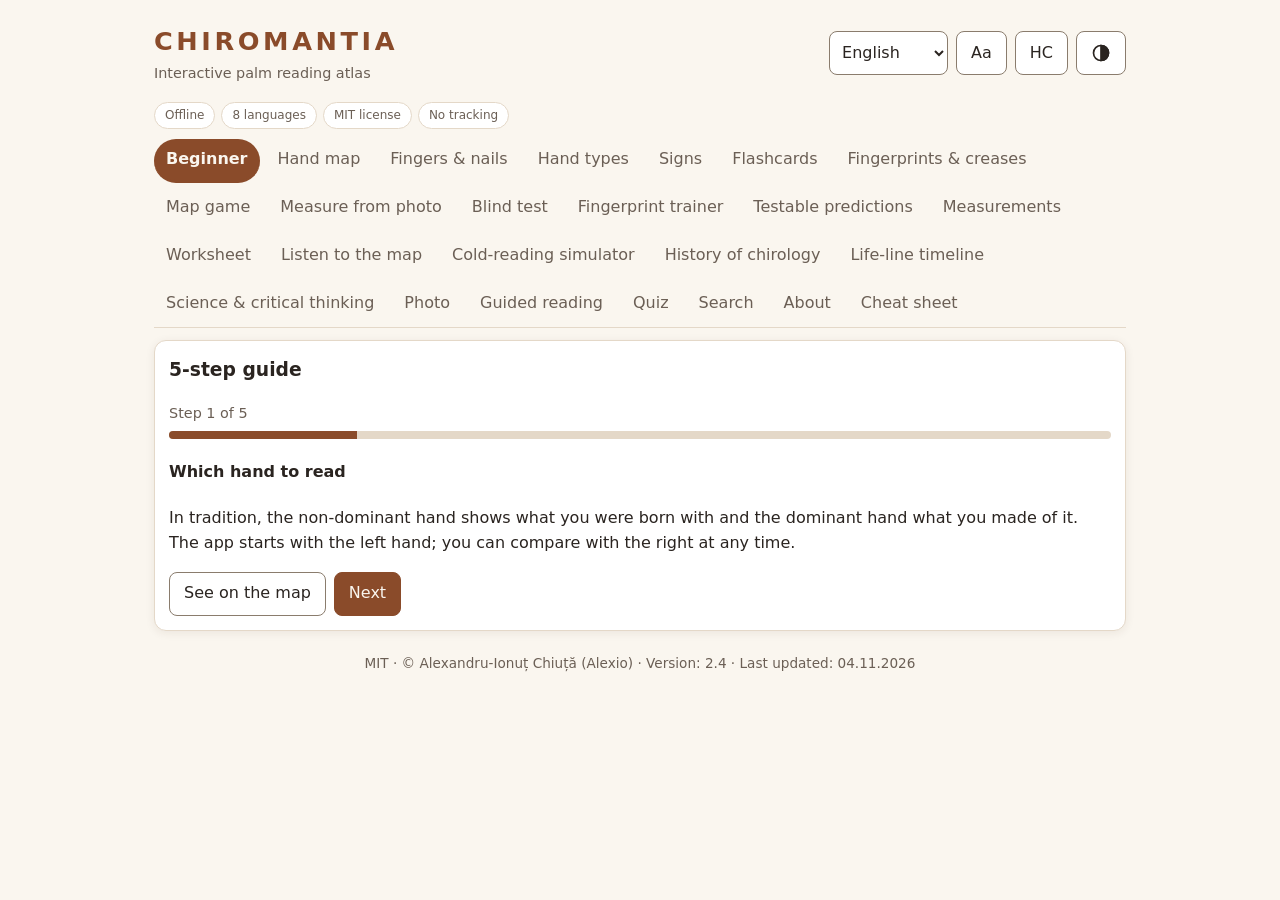
==== chiromantia.html @ 4e78f933 "Chiromantia v2.4: single-file offline palmistry atlas (8 languages) Co-Authored-By: Claude Sonnet 5." ====
<!DOCTYPE html>
<html lang="ro">
<head>
<meta charset="utf-8">
<meta name="viewport" content="width=device-width, initial-scale=1, viewport-fit=cover">
<meta name="color-scheme" content="light dark">
<meta http-equiv="Content-Security-Policy" content="default-src 'none';style-src 'unsafe-inline';script-src 'unsafe-inline';img-src 'self' data: blob:;manifest-src 'self';worker-src 'self';base-uri 'none';form-action 'none'">
<title>CHIROMANTIA</title>
<meta name="theme-color" content="#8b4a2b">
<meta name="description" content="CHIROMANTIA — interactive palmistry atlas, offline, 8 languages. MIT.">
<style>
:root{color-scheme:light;--bg:#faf6ef;--fg:#2a2420;--card:#fff;--muted:#6b5f55;--accent:#8a4b2a;--accent2:#e9b98a;--skin:#f1d3b3;--outline:#7a5a43;--line:#8a7c6d;--sep:#e4d8c8;--shadow:0 2px 10px rgba(60,40,20,.08)}
:root[data-theme=dark]{color-scheme:dark;--bg:#16120f;--fg:#efe6dc;--card:#221c17;--muted:#a89a8c;--accent:#e0a070;--accent2:#7a5236;--skin:#5b4636;--outline:#c9a58a;--line:#857465;--sep:#3a2f27;--shadow:0 2px 10px rgba(0,0,0,.4)}
*{box-sizing:border-box}
html{-webkit-text-size-adjust:100%}
body{margin:0;background:var(--bg);color:var(--fg);font:1rem/1.55 system-ui,-apple-system,"Segoe UI",Roboto,sans-serif;padding:env(safe-area-inset-top) env(safe-area-inset-right) env(safe-area-inset-bottom) env(safe-area-inset-left)}
.wrap{max-width:1000px;margin:0 auto;padding:14px}
.sr{position:absolute;width:1px;height:1px;overflow:hidden;clip:rect(0 0 0 0);white-space:nowrap}
.skip{position:absolute;left:8px;top:-60px;background:var(--accent);color:var(--bg);padding:10px 14px;border-radius:8px;z-index:9}
.skip:focus{top:8px}
:root[data-theme=dark] .skip{color:#1a120c}
header{display:flex;flex-wrap:wrap;gap:10px;align-items:center;justify-content:space-between;margin-bottom:10px}
h1{margin:0;font-size:1.6rem;letter-spacing:.14em;color:var(--accent)}
.sub{margin:0;color:var(--muted);font-size:.9rem}
.ctl{display:flex;gap:8px;align-items:center}
select,button{font:inherit;color:var(--fg)}
select{background:var(--card);border:1px solid var(--line);border-radius:8px;padding:6px 8px;min-height:44px;font-size:1rem}
.btn{background:var(--card);border:1px solid var(--line);border-radius:8px;padding:6px 14px;cursor:pointer;min-height:44px;min-width:44px}
.btn:hover{border-color:var(--accent)}
.btn.pri{background:var(--accent);color:var(--bg);border-color:var(--accent)}
:root[data-theme=dark] .btn.pri{color:#1a120c}
.btn svg{width:20px;height:20px;vertical-align:middle}
.btn svg *{fill:none;stroke:currentColor;stroke-width:2}
:focus-visible{outline:3px solid var(--accent);outline-offset:2px}
nav{display:flex;flex-wrap:wrap;gap:2px 6px;margin-bottom:12px;border-bottom:1px solid var(--sep)}
nav button{white-space:normal;background:none;border:0;padding:8px 12px;border-radius:8px 8px 0 0;cursor:pointer;color:var(--muted);border-bottom:3px solid transparent;min-height:44px}
nav button.on{color:var(--accent);border-bottom-color:var(--accent);font-weight:600}
@media(max-width:480px){nav button{flex:1 1 auto}}
main:focus{outline:none}
.card{background:var(--card);border:1px solid var(--sep);border-radius:12px;padding:14px;box-shadow:var(--shadow)}
.grid{display:grid;gap:14px}
.hand-grid{grid-template-columns:minmax(0,320px) 1fr;align-items:start}
@media(max-width:720px){.hand-grid{grid-template-columns:1fr}}
svg.hand{width:100%;height:auto;max-height:520px;display:block;margin:0 auto}
.cap{margin:.4rem 0 0;font-weight:600;text-align:center}
.kbd{text-align:center;margin-top:2px}
.fg{cursor:pointer}
.fg:hover{fill:var(--accent2)}
.fg:focus,.mt:focus,.hit:focus{outline:none}
.fg:focus-visible{stroke:var(--fg);stroke-width:4;paint-order:stroke}
.mt:focus-visible{stroke:var(--fg);stroke-width:3;stroke-dasharray:none;fill-opacity:.7}
.hit:focus-visible{stroke:var(--fg);stroke-opacity:.45;stroke-width:14;stroke-linecap:round}
.fg.sel{fill:var(--accent2);stroke:var(--accent);stroke-width:3.5}
.ln{fill:none;stroke-width:3.5;stroke-linecap:round}
.case{fill:none;stroke:var(--fg);stroke-width:6.5;stroke-linecap:round;opacity:.55;pointer-events:none}
.ln.sel{stroke-width:8}
.hit{fill:none;stroke:transparent;stroke-width:16;cursor:pointer;pointer-events:stroke}
@media(pointer:coarse){.hit{stroke-width:26}}
.mt{fill-opacity:.3;stroke-width:1.5;stroke-dasharray:3 2;cursor:pointer}
.mt:hover{fill-opacity:.7}
.mt.sel{stroke-dasharray:none;stroke-width:3.5;fill-opacity:.85;filter:drop-shadow(0 0 5px var(--accent))}
svg.hand.has-sel .ln:not(.sel),svg.hand.has-sel .case:not(.sel),svg.hand.has-sel .mt:not(.sel){opacity:.5}
.halo{fill:none;stroke-linecap:round;stroke-width:20;opacity:.35;pointer-events:none;animation:pulse 1.6s ease-in-out infinite}
@keyframes pulse{0%,100%{opacity:.18}50%{opacity:.5}}
.hide{display:none}
.layers{display:flex;flex-wrap:wrap;gap:6px 16px;margin-bottom:10px;align-items:center}
.layers label{display:flex;gap:8px;align-items:center;cursor:pointer;min-height:44px}
.layers input{width:22px;height:22px}
.seg{display:inline-flex;border:1px solid var(--line);border-radius:8px;overflow:hidden}
.seg button{border:0;background:var(--card);padding:5px 12px;cursor:pointer;min-height:44px}
.seg button.on{background:var(--accent);color:var(--bg)}
:root[data-theme=dark] .seg button.on{color:#1a120c}
.detail h3{margin:.2rem 0 .4rem;font-size:1.25rem}
.detail p{margin:0}
.chip{display:inline-block;font-size:.8rem;text-transform:uppercase;letter-spacing:.06em;color:var(--muted);border:1px solid var(--line);border-radius:99px;padding:1px 9px}
.chips{display:flex;flex-wrap:wrap;gap:8px;margin-top:6px}
.chips button{display:inline-flex;gap:6px;align-items:center;background:var(--card);border:1px solid var(--line);border-radius:99px;padding:3px 12px;cursor:pointer;font-size:.9rem;min-height:44px}
.chips button.on{border-color:var(--accent);background:var(--accent2);font-weight:600}
.chips button.on::after{content:"✓";margin-left:2px}
.dot{width:10px;height:10px;border-radius:50%;display:inline-block}
.h3{font-size:.85rem;text-transform:uppercase;letter-spacing:.08em;color:var(--muted);margin:12px 0 2px;font-weight:600}
.cards{display:grid;grid-template-columns:repeat(auto-fill,minmax(230px,1fr));gap:12px}
.cards .card{padding:12px}
.cards h3{margin:.2rem 0}
.cards p{margin:0;font-size:.95rem}
.cards .card.match{border:2px solid var(--accent)}
.ico{width:52px;height:52px;color:var(--accent);flex:none}
.ico *{fill:none;stroke:currentColor;stroke-width:3;stroke-linecap:round;stroke-linejoin:round}
.sgn{display:flex;gap:12px;align-items:flex-start}
.form{display:grid;gap:10px;grid-template-columns:repeat(auto-fit,minmax(250px,1fr))}
.form label{display:grid;gap:3px;font-size:.9rem;color:var(--muted)}
.form select{width:100%;color:var(--fg)}
.row{display:flex;flex-wrap:wrap;gap:8px;margin-top:12px}
.reading{margin-top:12px;border-left:4px solid var(--accent);padding-left:12px}
.reading:focus{outline:none}
.reading h3{margin:0 0 6px;font-size:1.25rem}
.reading ul{margin:6px 0;padding-left:20px}
footer{margin:22px 0 8px;color:var(--muted);font-size:.85rem;text-align:center}
a{color:var(--accent)}
.about p{margin:.3rem 0 .8rem}
.about h3{font-size:.85rem;text-transform:uppercase;letter-spacing:.08em;color:var(--muted);margin:14px 0 2px}
.pnote{display:none}
noscript p{padding:20px;text-align:center}
@media(prefers-reduced-motion:reduce){*,*::before,*::after{animation:none!important;transition:none!important;scroll-behavior:auto!important}}
@media print{
 :root,:root[data-theme=dark]{--bg:#fff;--card:#fff;--fg:#000;--muted:#333;--line:#999;--sep:#999;--skin:#f1d3b3;--outline:#7a5a43;--accent:#8a4b2a;--accent2:#e9b98a}
 body{background:#fff;color:#000}
 header,nav,footer,.noprint,.row,.skip{display:none!important}
 .card{background:#fff!important;border:0;box-shadow:none;break-inside:avoid}
 .pnote{display:block;font-size:.8rem;margin-top:20px}
}
.ln.min{stroke-dasharray:6 4;stroke-width:3}
.ln.min.sel{stroke-dasharray:none}
.hit.min{stroke-width:12}
@media(pointer:coarse){.hit.min{stroke-width:20}}
.cards h4{margin:.2rem 0;font-size:1.05rem}
h3.h3{font-size:.85rem;text-transform:uppercase;letter-spacing:.08em;color:var(--muted);margin:18px 0 6px;font-weight:600}
.card.note{border-left:6px solid var(--accent)}
.src{margin:.3rem 0 0!important;font-size:.8rem!important;color:var(--muted)}
.num{width:100%;background:var(--card);color:var(--fg);border:1px solid var(--line);border-radius:8px;padding:6px 10px;min-height:44px;font-size:16px}
.phalbox{text-align:center;margin:6px 0}
svg.phal{width:110px;height:auto}
.cnt{display:grid;grid-template-columns:90px 44px 40px 44px 1fr;gap:8px;align-items:center;margin:6px 0}
.cnt output{text-align:center;font-weight:700;font-size:1.1rem}
.cnt .bar{grid-column:1/-1;height:8px;border-radius:4px;background:var(--sep);overflow:hidden}
.cnt .bar i{display:block;height:100%;background:var(--accent)}
.cnt .pc{grid-column:1/-1;font-size:.85rem;color:var(--muted)}
.lvl{margin:0 0 4px!important;font-weight:700;font-size:.9rem!important}
.bq{margin:10px 0;padding:10px 14px;border-left:4px solid var(--line);background:var(--bg);border-radius:6px}
.seg{display:flex;gap:8px;margin:8px 0}.seg .btn.on{background:var(--accent);color:var(--bg);border-color:var(--accent)}
details{margin:10px 0}summary{cursor:pointer;min-height:44px;display:flex;align-items:center;font-weight:600}
.plist{list-style:none;padding:0;margin:10px 0 0}.plist li{display:flex;gap:8px;align-items:center;flex-wrap:wrap;margin:6px 0}.plist .pn{flex:1 1 120px;font-weight:600}
.filebtn{position:relative;cursor:pointer;display:inline-flex;align-items:center}.filebtn:focus-within{outline:3px solid var(--accent);outline-offset:2px}
.qf{border:1px solid var(--sep);border-radius:10px;margin:10px 0;padding:8px 12px}.qf legend{font-weight:700;padding:0 6px}
.opt{display:flex;gap:8px;align-items:flex-start;min-height:44px;padding:8px;border-radius:8px;border:1px solid transparent;margin:4px 0;cursor:pointer}
.opt.good{border-color:#1a7f37;background:rgba(26,127,55,.12)}.opt.bad{border-color:#b3261e;background:rgba(179,38,30,.12)}
.opt input{margin-top:4px;width:20px;height:20px;flex:none}
svg.tl{max-width:340px;margin:0 auto;display:block}
.gl dt{font-weight:700;margin-top:12px}.gl dd{margin:2px 0 0}.gl a{color:var(--accent)}
.srch input[type=search]{width:100%}
mark{background:rgba(255,200,0,.35);color:inherit;border-radius:3px}
.hits{list-style:none;padding:0;margin:0;display:grid;gap:10px}
.phc{width:100%;height:auto;max-height:70vh;object-fit:contain;border:1px solid var(--line);border-radius:10px;background:#000;display:block;margin:10px 0}
.dot{display:inline-block;width:12px;height:12px;border-radius:50%;margin-right:6px;border:1px solid var(--fg)}
.note-v{font-size:.9rem;color:var(--muted)}
.opt{width:100%;text-align:left;background:transparent;color:var(--fg);font:inherit;overflow-wrap:anywhere}
.opt .mk{flex:none;width:1.2em;font-weight:700}
.qf,.qlg,.card,.opt,h4,p{overflow-wrap:anywhere}.qlg{font-weight:700;padding:4px 0}
.btn.on,.chips button.on{outline:2px solid transparent}
@media (forced-colors:active){.card,.opt,.btn,select,input{border:1px solid CanvasText}.opt.good{border-width:3px}.opt.bad{border-style:dashed;border-width:3px}}

header{position:sticky;top:0;z-index:20;background:var(--bg);padding-top:8px;padding-bottom:8px}
.badges{list-style:none;display:flex;flex-wrap:wrap;gap:6px;padding:0;margin:6px 0 10px}
.badges li{font-size:.75rem;padding:3px 10px;border-radius:999px;border:1px solid var(--sep);color:var(--muted);background:var(--card)}
nav{display:flex;flex-wrap:wrap;gap:4px 6px}
nav button{border-radius:999px}
nav button.on{background:var(--accent);color:var(--bg)}
@media (max-width:420px){header{position:static}}
@media print{header{position:static}.badges{display:none}}
:root{--lv0:#6b5f55;--lv1:#b3261e;--lv2:#8a5a00;--lv3:#1a6b30}
:root[data-theme=dark]{--lv0:#a89a8c;--lv1:#ff8a80;--lv2:#f0b84a;--lv3:#6fd48a}
.tpl{margin:8px 0;padding:8px 0;border-top:1px solid var(--sep)}
.chk{display:inline-flex;align-items:center;gap:8px;min-height:44px}.chk input{width:20px;height:20px}
input[type=range]{width:100%;min-height:44px;accent-color:var(--accent)}
.tpl output{font-weight:700;margin-left:6px}
@media (max-width:700px){.phwrap{position:sticky;top:0;z-index:6;background:var(--card);padding:4px 0}.phc{max-height:42vh}}
[data-contrast=high]{--fg:#000;--bg:#fff;--card:#fff;--muted:#222;--line:#000;--sep:#000;--accent:#5a2200}
[data-contrast=high][data-theme=dark]{--fg:#fff;--bg:#000;--card:#000;--muted:#eee;--line:#fff;--sep:#fff;--accent:#ffd9a8}
[data-contrast=high] .card,[data-contrast=high] .btn,[data-contrast=high] select,[data-contrast=high] input{border-width:2px}
.cmp{width:100%;border-collapse:collapse;margin-top:10px;font-size:.92rem}.cmp th,.cmp td{border-bottom:1px solid var(--sep);padding:6px 8px;text-align:left;vertical-align:top}.cmp th{width:30%;font-weight:600}.cmp tr.same td,.cmp tr.same th{color:var(--muted)}
.pnn{flex:1 1 100%}
.bar{height:8px;border-radius:4px;background:var(--sep);overflow:hidden;margin:6px 0 12px}.bar i{display:block;height:100%;background:var(--accent)}
.fc{border:2px solid var(--line);border-radius:12px;padding:16px;margin:12px 0;min-height:120px}.fc h4{margin:0 0 8px;font-size:1.2rem}
svg.gm{max-width:340px;display:block;margin:0 auto}svg.gm .ln{stroke-width:4;stroke-linecap:round;pointer-events:none}svg.gm [data-act]{cursor:pointer}
ul.sh{list-style:none;padding:0;margin:4px 0 12px}ul.sh li{margin:3px 0;font-size:.92rem}
@media print{.sheet h4{break-after:avoid}.sheet{font-size:9.5pt}ul.sh li{margin:1px 0}}
svg.spark{width:100%;max-width:320px;height:70px;display:block;margin:6px 0}
.menubtn{display:none;width:100%;justify-content:flex-start;margin-bottom:8px}
@media (max-width:700px){.menubtn{display:flex}nav{display:none}nav.open{display:flex}}
@media print{.menubtn{display:none}nav{display:none}}
.due{display:flex;gap:10px;align-items:center;flex-wrap:wrap;border:2px solid var(--accent);border-radius:10px;padding:8px 12px;margin:8px 0;background:var(--card)}
@media print{.due{display:none}}
.prbox{max-width:260px;margin:8px auto}svg.pr{width:100%;height:auto;display:block;background:var(--skin);border-radius:12px}
.wscard{background:#fff;overflow:auto;border:1px solid var(--sep);border-radius:8px}.wsvg{display:block;max-width:none;width:190mm;height:262mm}
@media print{body.ws-only header,body.ws-only nav,body.ws-only footer,body.ws-only .menubtn,body.ws-only .badges,body.ws-only .noprint,body.ws-only .due{display:none!important}body.ws-only .wscard{border:0;overflow:visible}body.ws-only .wrap{padding:0;max-width:none}}
@page{margin:8mm}
.optl{display:grid;gap:8px}.optl .btn{text-align:left;height:auto;white-space:normal;padding:10px 12px}
ol.tlv{list-style:none;margin:12px 0 0;padding:0 0 0 10px;border-left:3px solid var(--accent);display:grid;gap:10px}ol.tlv li{margin-left:8px}.hy{font-weight:700;color:var(--accent)}
.qrbox{max-width:240px;margin:10px auto}svg.qr{width:100%;height:auto;display:block;border:1px solid var(--sep)}


</style>
</head>
<body>
<a class="skip" href="#main" id="skip">Skip</a>
<div id="live" class="sr" role="status" aria-live="polite"></div>
<div class="wrap"><div id="app"></div></div>
<noscript><p>Această aplicație are nevoie de JavaScript. · This app needs JavaScript.</p></noscript>
<script>
(function(){
"use strict";
var LG=["ro","en","fr","it","es","pt","de","hu"];
var LN=["Română","English","Français","Italiano","Español","Português","Deutsch","Magyar"];
/* ---------- data (injected at build) ---------- */
var D={"U":{"sub":["Atlas interactiv al citirii palmei","Interactive palm reading atlas","Atlas interactif de lecture de la main","Atlante interattivo della lettura della mano","Atlas interactivo de la quiromancia","Atlas interativo da quiromancia","Interaktiver Atlas der Handlesekunst","Interaktív tenyérjóslás-atlasz"],"tHand":["Harta mâinii","Hand map","Carte de la main","Mappa della mano","Mapa de la mano","Mapa da mão","Handkarte","Kéztérkép"],"tTypes":["Tipuri de mână","Hand types","Types de main","Tipi di mano","Tipos de mano","Tipos de mão","Handtypen","Kéztípusok"],"tSigns":["Semne","Signs","Signes","Segni","Signos","Sinais","Zeichen","Jelek"],"tReader":["Citire ghidată","Guided reading","Lecture guidée","Lettura guidata","Lectura guiada","Leitura guiada","Geführte Deutung","Vezetett olvasás"],"tAbout":["Despre","About","À propos","Informazioni","Acerca de","Sobre","Über","Névjegy"],"lines":["Linii","Lines","Lignes","Linee","Líneas","Linhas","Linien","Vonalak"],"mounts":["Munți","Mounts","Monts","Monti","Montes","Montes","Berge","Dombok"],"fingers":["Degete","Fingers","Doigts","Dita","Dedos","Dedos","Finger","Ujjak"],"rh":["Mâna dreaptă","Right hand","Main droite","Mano destra","Mano derecha","Mão direita","Rechte Hand","Jobb kéz"],"lh":["Mâna stângă","Left hand","Main gauche","Mano sinistra","Mano izquierda","Mão esquerda","Linke Hand","Bal kéz"],"tap":["Atinge o linie, un munte sau un deget.","Tap a line, a mount or a finger.","Touchez une ligne, un mont ou un doigt.","Tocca una linea, un monte o un dito.","Toca una línea, un monte o un dedo.","Toque numa linha, num monte ou num dedo.","Tippe auf eine Linie, einen Berg oder einen Finger.","Érints meg egy vonalat, egy dombot vagy egy ujjat."],"palmShape":["Forma palmei (lățime / lungime)","Palm shape (width / length)","Forme de la paume (largeur / longueur)","Forma del palmo (larghezza / lunghezza)","Forma de la palma (ancho / largo)","Forma da palma (largura / comprimento)","Form der Handfläche (Breite / Länge)","A tenyér alakja (szélesség / hosszúság)"],"sq":["Pătrată","Square","Carrée","Quadrata","Cuadrada","Quadrada","Quadratisch","Négyzetes"],"lg":["Lungă","Long","Longue","Lunga","Larga","Longa","Lang","Hosszú"],"fingLen":["Lungimea degetelor (față de palmă)","Finger length (vs. palm)","Longueur des doigts (par rapport à la paume)","Lunghezza delle dita (rispetto al palmo)","Longitud de los dedos (respecto a la palma)","Comprimento dos dedos (em relação à palma)","Fingerlänge (im Vergleich zur Handfläche)","Az ujjak hossza (a tenyérhez képest)"],"sh":["Scurte","Short","Courts","Corte","Cortos","Curtos","Kurz","Rövid"],"lgF":["Lungi","Long","Longs","Lunghe","Largos","Longos","Lang","Hosszú"],"choose":["— alege —","— choose —","— choisir —","— scegli —","— elegir —","— escolher —","— wählen —","— válassz —"],"gen":["Generează citirea","Generate reading","Générer la lecture","Genera la lettura","Generar la lectura","Gerar leitura","Deutung erstellen","Olvasat készítése"],"copy":["Copiază","Copy","Copier","Copia","Copiar","Copiar","Kopieren","Másolás"],"print":["Tipărește","Print","Imprimer","Stampa","Imprimir","Imprimir","Drucken","Nyomtatás"],"copied":["Copiat!","Copied!","Copié !","Copiato!","¡Copiado!","Copiado!","Kopiert!","Másolva!"],"reset":["Resetează","Reset","Réinitialiser","Reimposta","Restablecer","Repor","Zurücksetzen","Visszaállítás"],"readTitle":["Citirea ta","Your reading","Votre lecture","La tua lettura","Tu lectura","A sua leitura","Deine Deutung","Az olvasatod"],"readIntro":["Privește-ți palma și alege ce observi. Rezultatul este un punct de plecare pentru reflecție.","Look at your palm and choose what you notice. The result is a starting point for reflection.","Regardez votre paume et choisissez ce que vous observez. Le résultat est un point de départ pour la réflexion.","Guarda il tuo palmo e scegli ciò che noti. Il risultato è un punto di partenza per riflettere.","Mira tu palma y elige lo que observas. El resultado es un punto de partida para la reflexión.","Olhe para a sua palma e escolha o que observa. O resultado é um ponto de partida para a reflexão.","Betrachte deine Handfläche und wähle, was du bemerkst. Das Ergebnis ist ein Ausgangspunkt zum Nachdenken.","Nézd meg a tenyered, és válaszd ki, amit észreveszel. Az eredmény kiindulópont az elmélkedéshez."],"readNote":["Lectură simbolică din tradiția chiromanției: o oglindă pentru reflecție, nu o previziune, un diagnostic sau o descriere sigură a ta.","A symbolic reading from the palmistry tradition: a mirror for reflection, not a prediction, a diagnosis or a reliable description of you.","Une lecture symbolique issue de la tradition de la chiromancie : un miroir pour la réflexion, non une prédiction, un diagnostic ou une description fiable de vous.","Una lettura simbolica della tradizione chiromantica: uno specchio per riflettere, non una previsione, una diagnosi o una descrizione affidabile di te.","Una lectura simbólica de la tradición quiromántica: un espejo para la reflexión, no una predicción, un diagnóstico ni una descripción fiable de ti.","Uma leitura simbólica da tradição da quiromancia: um espelho para a reflexão, não uma previsão, um diagnóstico nem uma descrição fiável de si.","Eine symbolische Deutung aus der Tradition der Handlesekunst: ein Spiegel zur Reflexion, keine Vorhersage, keine Diagnose und keine verlässliche Beschreibung von dir.","Szimbolikus olvasat a tenyérjóslás hagyományából: tükör az elmélkedéshez, nem jóslat, diagnózis vagy megbízható leírás rólad."],"hDisc":["Avertisment","Disclaimer","Avertissement","Avvertenza","Aviso","Aviso","Hinweis","Figyelmeztetés"],"disc":["Chiromanția este o tradiție culturală și un joc de reflecție, nu o știință: nu i s-a demonstrat valoarea predictivă. Nu poate prezice viitorul și nu înlocuiește sfatul medical, juridic sau financiar. Folosește-o cu curiozitate și spirit critic.","Palmistry is a cultural tradition and a game of reflection, not a science: no predictive validity has been demonstrated. It cannot predict the future and does not replace medical, legal or financial advice. Use it with curiosity and a critical mind.","La chiromancie est une tradition culturelle et un jeu de réflexion, non une science : aucune validité prédictive n'a été démontrée. Elle ne peut pas prédire l'avenir et ne remplace pas un avis médical, juridique ou financier. Utilisez-la avec curiosité et esprit critique.","La chiromanzia è una tradizione culturale e un gioco di riflessione, non una scienza: non ne è stata dimostrata alcuna validità predittiva. Non può predire il futuro e non sostituisce un parere medico, legale o finanziario. Usala con curiosità e spirito critico.","La quiromancia es una tradición cultural y un juego de reflexión, no una ciencia: no se ha demostrado ninguna validez predictiva. No puede predecir el futuro ni sustituye el consejo médico, jurídico o financiero. Úsala con curiosidad y espíritu crítico.","A quiromancia é uma tradição cultural e um jogo de reflexão, não uma ciência: não foi demonstrada qualquer validade preditiva. Não pode prever o futuro nem substitui aconselhamento médico, jurídico ou financeiro. Use-a com curiosidade e espírito crítico.","Handlesekunst ist eine kulturelle Tradition und ein Spiel der Reflexion, keine Wissenschaft: Eine Vorhersagekraft ist nicht nachgewiesen. Sie kann die Zukunft nicht vorhersagen und ersetzt keine medizinische, rechtliche oder finanzielle Beratung. Nutze sie mit Neugier und kritischem Geist.","A tenyérjóslás kulturális hagyomány és az önreflexió játéka, nem tudomány: előrejelző értéke nem bizonyított. Nem képes megjósolni a jövőt, és nem helyettesíti az orvosi, jogi vagy pénzügyi tanácsot. Használd kíváncsisággal és kritikus szemlélettel."],"hHist":["Istorie","History","Histoire","Storia","Historia","História","Geschichte","Történet"],"hist":["Chiromanția (gr. cheir „mână” + manteia „divinație”) este creditată în mod tradițional cu rădăcini în India, China și Grecia antică. În secolul al XIX-lea a fost sistematizată în Europa de autori precum Casimir d'Arpentigny, care a clasificat formele mâinii, și popularizată de Cheiro.","Chiromancy (Greek cheir 'hand' + manteia 'divination') is traditionally credited with roots in India, China and ancient Greece. In the 19th century it was systematized in Europe by authors such as Casimir d'Arpentigny, who classified hand shapes, and popularized by Cheiro.","La chiromancie (gr. cheir « main » + manteia « divination ») se voit traditionnellement attribuer des racines en Inde, en Chine et dans la Grèce antique. Au XIXe siècle, elle fut systématisée en Europe par des auteurs comme Casimir d'Arpentigny, qui classa les formes de la main, puis popularisée par Cheiro.","Alla chiromanzia (gr. cheir «mano» + manteia «divinazione») si attribuiscono tradizionalmente radici in India, Cina e Grecia antica. Nell'Ottocento fu sistematizzata in Europa da autori come Casimir d'Arpentigny, che classificò le forme della mano, e resa popolare da Cheiro.","A la quiromancia (gr. cheir «mano» + manteia «adivinación») se le atribuyen tradicionalmente raíces en la India, en China y en la Grecia antigua. En el siglo XIX fue sistematizada en Europa por autores como Casimir d'Arpentigny, que clasificó las formas de la mano, y popularizada por Cheiro.","À quiromancia (gr. cheir «mão» + manteia «adivinhação») atribuem-se tradicionalmente raízes na Índia, na China e na Grécia antiga. No século XIX foi sistematizada na Europa por autores como Casimir d'Arpentigny, que classificou as formas da mão, e popularizada por Cheiro.","Die Chiromantie (gr. cheir „Hand“ + manteia „Weissagung“) wird der Überlieferung nach auf Wurzeln in Indien, China und im antiken Griechenland zurückgeführt. Im 19. Jahrhundert wurde sie in Europa von Autoren wie Casimir d'Arpentigny systematisiert, der die Handformen klassifizierte, und von Cheiro populär gemacht.","A kiromancia (gör. cheir „kéz” + manteia „jóslás”) gyökereit a hagyomány az ókori Indiába, Kínába és Görögországba vezeti vissza. A 19. században Európában olyan szerzők rendszerezték, mint Casimir d'Arpentigny, aki a kézformákat osztályozta, és Cheiro tette népszerűvé."],"hTips":["Sfaturi","Tips","Conseils","Consigli","Consejos","Dicas","Tipps","Tippek"],"tips":["Privește mâna la lumină bună, relaxată. Tradiția citește mâna dominantă ca „ce ai făcut din tine”, iar cealaltă ca potențial. Privește ansamblul, nu un singur semn.","Look at your hand in good light, relaxed. Tradition reads the dominant hand as 'what you made of yourself' and the other as potential. Read the whole picture, not a single sign.","Observez la main sous une bonne lumière, détendue. La tradition lit la main dominante comme « ce que vous avez fait de vous » et l'autre comme le potentiel. Lisez l'ensemble, pas un seul signe.","Osserva la mano con buona luce, rilassata. La tradizione legge la mano dominante come «ciò che hai fatto di te» e l'altra come potenziale. Leggi l'insieme, non un solo segno.","Observa la mano con buena luz y relajada. La tradición lee la mano dominante como «lo que has hecho de ti» y la otra como potencial. Lee el conjunto, no un solo signo.","Observe a mão com boa luz e relaxada. A tradição lê a mão dominante como «o que fez de si» e a outra como potencial. Leia o conjunto, não um único sinal.","Betrachte die Hand bei gutem Licht und entspannt. Die Tradition liest die dominante Hand als „was du aus dir gemacht hast“, die andere als Potenzial. Deute das Gesamtbild, nicht ein einzelnes Zeichen.","Jó fényben, ellazult kézzel vizsgáld a tenyered. A hagyomány szerint a domináns kéz azt mutatja, mit tettél magadból, a másik a lehetőségeket. A teljes képet nézd, ne egyetlen jelet."],"free":["Fără urmărire, fără conturi, fără conexiune externă — funcționează offline.","No tracking, no accounts, no external connections — works offline.","Sans suivi, sans compte, sans connexion externe — fonctionne hors ligne.","Nessun tracciamento, nessun account, nessuna connessione esterna — funziona offline.","Sin rastreo, sin cuentas, sin conexiones externas — funciona sin conexión.","Sem rastreio, sem contas, sem ligações externas — funciona offline.","Kein Tracking, keine Konten, keine externen Verbindungen — funktioniert offline.","Nyomkövetés, fiókok és külső kapcsolatok nélkül — offline működik."],"ver":["Versiune","Version","Version","Versione","Versión","Versão","Version","Verzió"],"upd":["Ultima actualizare","Last updated","Dernière mise à jour","Ultimo aggiornamento","Última actualización","Última atualização","Zuletzt aktualisiert","Utolsó frissítés"],"bmc":["Cumpără-mi o cafea","Buy me a coffee","Offrez-moi un café","Offrimi un caffè","Invítame a un café","Ofereça-me um café","Spendiere mir einen Kaffee","Hívj meg egy kávéra"],"tNav":["Navigare","Navigation","Navigation","Navigazione","Navegación","Navegação","Navigation","Navigáció"],"langLbl":["Limba","Language","Langue","Lingua","Idioma","Idioma","Sprache","Nyelv"],"themeLbl":["Temă luminoasă / întunecată","Light / dark theme","Thème clair / sombre","Tema chiaro / scuro","Tema claro / oscuro","Tema claro / escuro","Helles / dunkles Design","Világos / sötét téma"],"handLbl":["Alege mâna","Choose hand","Choisir la main","Scegli la mano","Elegir la mano","Escolher a mão","Hand wählen","Kéz kiválasztása"],"layersLbl":["Straturi vizibile","Visible layers","Calques visibles","Livelli visibili","Capas visibles","Camadas visíveis","Sichtbare Ebenen","Látható rétegek"],"readEmpty":["Alege cel puțin o opțiune pentru a genera citirea.","Choose at least one option to generate a reading.","Choisissez au moins une option pour générer la lecture.","Scegli almeno un'opzione per generare la lettura.","Elige al menos una opción para generar la lectura.","Escolha pelo menos uma opção para gerar a leitura.","Wähle mindestens eine Option, um eine Deutung zu erstellen.","Válassz legalább egy lehetőséget az olvasat elkészítéséhez."],"kbd":["Tastatură: săgețile mută selecția, Enter alege.","Keyboard: arrow keys move, Enter selects.","Clavier : les flèches déplacent, Entrée sélectionne.","Tastiera: le frecce spostano, Invio seleziona.","Teclado: las flechas mueven, Intro selecciona.","Teclado: as setas movem, Enter seleciona.","Tastatur: Pfeiltasten bewegen die Auswahl, Enter wählt aus.","Billentyűzet: a nyilak mozgatnak, az Enter kiválaszt."],"skip":["Salt la conținut","Skip to content","Aller au contenu","Vai al contenuto","Saltar al contenido","Saltar para o conteúdo","Zum Inhalt springen","Ugrás a tartalomra"],"nojs":["Această aplicație are nevoie de JavaScript.","This app needs JavaScript.","Cette application nécessite JavaScript.","Questa app richiede JavaScript.","Esta aplicación necesita JavaScript.","Esta aplicação precisa de JavaScript.","Diese App benötigt JavaScript.","Ehhez az alkalmazáshoz JavaScript szükséges."],"minor":["Linii secundare","Minor lines","Lignes secondaires","Linee secondarie","Líneas secundarias","Linhas secundárias","Nebenlinien","Másodlagos vonalak"],"tyH7":["Cele 7 tipuri clasice (d'Arpentigny)","The 7 classical types (d'Arpentigny)","Les 7 types classiques (d'Arpentigny)","I 7 tipi classici (d'Arpentigny)","Los 7 tipos clásicos (d'Arpentigny)","Os 7 tipos clássicos (d'Arpentigny)","Die 7 klassischen Typen (d'Arpentigny)","A 7 klasszikus típus (d'Arpentigny)"],"tyH4":["Cele 4 elemente","The 4 elements","Les 4 éléments","I 4 elementi","Los 4 elementos","Os 4 elementos","Die 4 Elemente","A 4 elem"],"calcT":["Măsoară-ți mâna","Measure your hand","Mesurez votre main","Misura la tua mano","Mide tu mano","Meça a sua mão","Miss deine Hand","Mérd meg a kezed"],"palmLen":["Lungimea palmei (mm)","Palm length (mm)","Longueur de la paume (mm)","Lunghezza del palmo (mm)","Longitud de la palma (mm)","Comprimento da palma (mm)","Handflächenlänge (mm)","Tenyér hossza (mm)"],"palmWid":["Lățimea palmei (mm)","Palm width (mm)","Largeur de la paume (mm)","Larghezza del palmo (mm)","Anchura de la palma (mm)","Largura da palma (mm)","Handflächenbreite (mm)","Tenyér szélessége (mm)"],"midLen":["Lungimea degetului mijlociu (mm)","Middle finger length (mm)","Longueur du majeur (mm)","Lunghezza del dito medio (mm)","Longitud del dedo corazón (mm)","Comprimento do dedo médio (mm)","Länge des Mittelfingers (mm)","Középső ujj hossza (mm)"],"calcHow":["Ține mâna întinsă: măsoară palma de la pliul încheieturii până la baza degetului mijlociu și lățimea pe linia articulațiilor, apoi degetul mijlociu de la bază până la vârf.","Hold your hand flat: measure the palm from the wrist crease to the base of the middle finger, its width across the knuckle line, then the middle finger from base to tip.","Main à plat : mesurez la paume du pli du poignet à la base du majeur, sa largeur sur la ligne des articulations, puis le majeur de sa base à son extrémité.","Tieni la mano distesa: misura il palmo dalla piega del polso alla base del medio, la larghezza sulla linea delle nocche, poi il medio dalla base alla punta.","Mantén la mano extendida: mide la palma del pliegue de la muñeca a la base del corazón, su anchura por los nudillos y el dedo corazón de la base a la punta.","Mantenha a mão estendida: meça a palma da prega do pulso à base do dedo médio, a largura pela linha das articulações e depois o dedo médio da base à ponta.","Halte die Hand flach: Miss die Handfläche von der Handgelenkfalte bis zum Ansatz des Mittelfingers, die Breite über der Knöchellinie, dann den Mittelfinger von Ansatz bis Spitze.","Tartsd laposan a kezed: mérd a tenyeret a csuklóredőtől a középső ujj tövéig, a szélességét az ujjtőízületek vonalán, majd a középső ujjat a töve és a hegye között."],"calcRes":["Rezultat","Result","Résultat","Risultato","Resultado","Resultado","Ergebnis","Eredmény"],"calcWarn":["Verifică numerele: par neobișnuite.","Check the numbers: they look unusual.","Vérifiez les chiffres : ils semblent inhabituels.","Controlla i numeri: sembrano insoliti.","Revisa los números: parecen inusuales.","Verifique os números: parecem invulgares.","Prüfe die Zahlen: Sie wirken ungewöhnlich.","Ellenőrizd a számokat: szokatlannak tűnnek."],"calcUse":["Folosește în lectura ghidată","Use in guided reading","Utiliser en lecture guidée","Usa nella lettura guidata","Usar en la lectura guiada","Usar na leitura guiada","In Deutung übernehmen","Használat az olvasatban"],"tMeas":["Măsurători","Measurements","Mesures","Misurazioni","Mediciones","Medições","Messungen","Mérések"],"idxLen":["Lungimea degetului arătător (mm)","Index finger length (mm)","Longueur de l'index (mm)","Lunghezza dell'indice (mm)","Longitud del dedo índice (mm)","Comprimento do indicador (mm)","Länge des Zeigefingers (mm)","A mutatóujj hossza (mm)"],"ringLen":["Lungimea inelarului (mm)","Ring finger length (mm)","Longueur de l'annulaire (mm)","Lunghezza dell'anulare (mm)","Longitud del dedo anular (mm)","Comprimento do anelar (mm)","Länge des Ringfingers (mm)","A gyűrűsujj hossza (mm)"],"sexLbl":["Grup de referință (după sex, ca în studiul-sursă)","Reference group (by sex, as in the source study)","Groupe de référence (selon le sexe, comme dans l'étude source)","Gruppo di riferimento (per sesso, come nello studio di origine)","Grupo de referencia (según el sexo, como en el estudio de origen)","Grupo de referência (por sexo, como no estudo de origem)","Referenzgruppe (nach Geschlecht, wie in der Ursprungsstudie)","Referenciacsoport (nem szerint, mint a forrástanulmányban)"],"male":["Bărbat","Male","Homme","Maschio","Hombre","Homem","Männlich","Férfi"],"female":["Femeie","Female","Femme","Femmina","Mujer","Mulher","Weiblich","Nő"],"ratioLbl":["Raport 2D:4D","Ratio 2D:4D","Rapport 2D:4D","Rapporto 2D:4D","Proporción 2D:4D","Razão 2D:4D","Verhältnis 2D:4D","2D:4D arány"],"zLbl":["Distanța față de media eșantionului de referință (unități SD)","Distance from the reference sample average (SD units)","Écart par rapport à la moyenne de l'échantillon de référence (en unités d'écart-type)","Distanza dalla media del campione di riferimento (in unità SD)","Distancia respecto a la media de la muestra de referencia (en unidades de DE)","Distância à média da amostra de referência (em unidades de DP)","Abstand vom Durchschnitt der Referenzstichprobe (in SD-Einheiten)","Eltérés a referenciaminta átlagától (SD-egységben)"],"measNote":["Valorile de referință vin dintr-un singur eșantion (studenți han din Liaoning, 18–20 de ani; Xi et al. 2014) și pot să nu se potrivească altor populații; sunt statistici de grup, nu un diagnostic individual. Rezultatul nu spune nimic despre personalitate, sănătate sau abilități. Instrument pentru distracție și educație.","Reference values come from a single sample (Han students from Liaoning aged 18–20; Xi et al. 2014) and may not fit other populations; they are group statistics, not an individual diagnosis. The result says nothing about personality, health or abilities. A tool for fun and education.","Les valeurs de référence proviennent d'un seul échantillon (étudiants han du Liaoning âgés de 18 à 20 ans ; Xi et al., 2014) et peuvent ne pas convenir à d'autres populations ; ce sont des statistiques de groupe, non un diagnostic individuel. Le résultat ne dit rien de la personnalité, de la santé ni des aptitudes. Un outil pour le plaisir et l'éducation.","I valori di riferimento provengono da un unico campione (studenti han del Liaoning di 18–20 anni; Xi et al., 2014) e possono non adattarsi ad altre popolazioni; sono statistiche di gruppo, non una diagnosi individuale. Il risultato non dice nulla su personalità, salute o abilità. Uno strumento per divertimento ed educazione.","Los valores de referencia proceden de una única muestra (estudiantes han de Liaoning de 18 a 20 años; Xi et al., 2014) y pueden no ajustarse a otras poblaciones; son estadísticas de grupo, no un diagnóstico individual. El resultado no dice nada sobre personalidad, salud ni aptitudes. Una herramienta para el entretenimiento y la educación.","Os valores de referência provêm de uma única amostra (estudantes han de Liaoning, dos 18 aos 20 anos; Xi et al., 2014) e podem não se ajustar a outras populações; são estatísticas de grupo, não um diagnóstico individual. O resultado nada diz sobre personalidade, saúde ou capacidades. Uma ferramenta para diversão e educação.","Die Referenzwerte stammen aus einer einzigen Stichprobe (Han-Studierende aus Liaoning im Alter von 18 bis 20 Jahren; Xi et al., 2014) und passen möglicherweise nicht auf andere Bevölkerungsgruppen; es sind Gruppenstatistiken, keine Einzeldiagnose. Das Ergebnis sagt nichts über Persönlichkeit, Gesundheit oder Fähigkeiten aus. Ein Werkzeug zur Unterhaltung und Bildung.","A referenciaértékek egyetlen mintából származnak (liaoningi han egyetemisták, 18–20 évesek; Xi és mtsai, 2014), és más populációkra nem biztos, hogy illenek; csoportszintű statisztikák, nem egyéni diagnózis. Az eredmény semmit sem mond a személyiségről, az egészségről vagy a képességekről. Szórakozásra és oktatásra szánt eszköz."],"handLen":["Lungimea mâinii (mm)","Hand length (mm)","Longueur de la main (mm)","Lunghezza della mano (mm)","Longitud de la mano (mm)","Comprimento da mão (mm)","Handlänge (mm)","A kéz hossza (mm)"],"statLbl":["Înălțime (cm)","Stature (cm)","Taille (cm)","Statura (cm)","Estatura (cm)","Estatura (cm)","Körpergröße (cm)","Testmagasság (cm)"],"tFing":["Degete și unghii","Fingers & nails","Doigts et ongles","Dita e unghie","Dedos y uñas","Dedos e unhas","Finger & Nägel","Ujjak és körmök"],"gTip":["Vârfurile degetelor","Fingertips","Bouts des doigts","Punte delle dita","Puntas de los dedos","Pontas dos dedos","Fingerspitzen","Ujjhegyek"],"gNail":["Unghiile","Nails","Ongles","Unghie","Uñas","Unhas","Nägel","Körmök"],"gJoint":["Articulațiile","Joints","Articulations","Articolazioni","Articulaciones","Articulações","Gelenke","Ízületek"],"gGap":["Spațiul dintre degete","Finger spacing","Écart entre les doigts","Spazio tra le dita","Espacio entre dedos","Espaço entre dedos","Fingerabstand","Ujjak távolsága"],"gPhal":["Falangele","Phalanges","Phalanges","Falangi","Falanges","Falanges","Fingerglieder","Ujjpercek"],"gThumb":["Degetul mare","Thumb","Pouce","Pollice","Pulgar","Polegar","Daumen","Hüvelykujj"],"tSci":["Știință și gândire critică","Science & critical thinking","Science et esprit critique","Scienza e pensiero critico","Ciencia y pensamiento crítico","Ciência e pensamento crítico","Wissenschaft & Kritik","Tudomány és kritika"],"lvl0":["Nicio dovadă găsită","No evidence found","Aucune preuve trouvée","Nessuna prova trovata","No se han encontrado pruebas","Nenhuma prova encontrada","Keine Belege gefunden","Nem találtunk bizonyítékot"],"lvl1":["Testat, nesusținut","Tested, not supported","Testé, non confirmé","Testato, non supportato","Probado, no respaldado","Testado, não suportado","Geprüft, nicht gestützt","Vizsgálták, nem támasztották alá"],"lvl2":["Dovezi limitate / disputate","Limited / contested evidence","Preuves limitées / contestées","Prove limitate / controverse","Pruebas limitadas / discutidas","Provas limitadas / contestadas","Begrenzte / umstrittene Belege","Korlátozott / vitatott bizonyíték"],"lvl3":["Bine stabilit","Well established","Bien établi","Ben consolidato","Bien establecido","Bem estabelecido","Gut belegt","Jól megalapozott"],"hClaims":["Ce spun dovezile?","What does the evidence say?","Que disent les preuves ?","Cosa dicono le prove?","¿Qué dicen las pruebas?","O que dizem as provas?","Was sagen die Belege?","Mit mondanak a bizonyítékok?"],"hBarnum":["Încearcă testul Barnum","Try the Barnum test","Essaie le test de Barnum","Prova il test di Barnum","Prueba el test de Barnum","Experimenta o teste de Barnum","Probiere den Barnum-Test aus","Próbáld ki a Barnum-tesztet"],"barnumIntro":["Citește paragraful „personal” de mai jos și notează de la 0 la 5 cât de bine te descrie. Apoi vei vedea că este exact același pentru toată lumea.","Read the 'personal' paragraph below and rate from 0 to 5 how well it describes you. Then you will see that it is exactly the same for everyone.","Lis le paragraphe « personnel » ci-dessous et note de 0 à 5 à quel point il te décrit. Tu verras ensuite qu'il est exactement le même pour tout le monde.","Leggi il paragrafo «personale» qui sotto e valuta da 0 a 5 quanto ti descrive. Poi vedrai che è identico per tutti.","Lee el párrafo «personal» de abajo y puntúa de 0 a 5 cuánto te describe. Después verás que es exactamente el mismo para todo el mundo.","Lê o parágrafo «pessoal» abaixo e avalia de 0 a 5 quanto ele te descreve. Depois verás que é exatamente o mesmo para toda a gente.","Lies den „persönlichen“ Absatz unten und bewerte von 0 bis 5, wie gut er dich beschreibt. Danach siehst du, dass er für alle genau gleich ist.","Olvasd el az alábbi „személyes” bekezdést, és 0-tól 5-ig értékeld, mennyire jellemez téged. Utána látni fogod, hogy mindenkinek pontosan ugyanez szól."],"barnumRate":["Cât de exact este pentru tine? (0–5)","How accurate is this for you? (0–5)","Dans quelle mesure est-ce exact pour toi ? (0–5)","Quanto è accurato per te? (0–5)","¿Cuán acertado es para ti? (0–5)","Quão exato é para ti? (0–5)","Wie zutreffend ist das für dich? (0–5)","Mennyire pontos ez rád nézve? (0–5)"],"barnumShow":["Dezvăluie","Reveal","Révéler","Rivela","Revelar","Revelar","Aufdecken","Felfedés"],"barnumRes":["Ai dat nota {r}/5. Studenții lui Forer din 1948 au dat în medie 4,26/5 unui text de același fel. Afirmațiile atât de generale se potrivesc aproape tuturor.","You rated it {r}/5. Forer's 1948 students gave an average of 4.26/5 for the same kind of text. Statements this general fit almost everyone.","Tu as donné {r}/5. Les étudiants de Forer, en 1948, ont donné en moyenne 4,26/5 à un texte du même genre. Des énoncés aussi généraux conviennent à presque tout le monde.","Hai dato {r}/5. Gli studenti di Forer nel 1948 hanno dato in media 4,26/5 a un testo dello stesso tipo. Affermazioni così generiche si adattano a quasi tutti.","Lo has puntuado con {r}/5. Los estudiantes de Forer en 1948 dieron una media de 4,26/5 a un texto del mismo tipo. Afirmaciones tan generales encajan con casi todo el mundo.","Deste {r}/5. Os estudantes de Forer em 1948 deram em média 4,26/5 a um texto do mesmo género. Afirmações tão gerais servem a quase toda a gente.","Du hast {r}/5 vergeben. Forers Studierende gaben 1948 im Durchschnitt 4,26/5 für einen Text derselben Art. So allgemeine Aussagen passen auf fast jeden.","{r}/5-öt adtál. Forer diákjai 1948-ban átlagosan 4,26/5-öt adtak ugyanilyen jellegű szövegre. Ilyen általános állítások szinte mindenkire illenek."],"barnumAgain":["Încearcă din nou","Try again","Réessayer","Riprova","Inténtalo de nuevo","Tentar novamente","Noch einmal versuchen","Próbáld újra"],"hCold":["Cum funcționează citirea „la rece”","How cold reading works","Comment fonctionne la lecture à froid","Come funziona la lettura a freddo","Cómo funciona la lectura en frío","Como funciona a leitura a frio","Wie Cold Reading funktioniert","Hogyan működik a hidegolvasás"],"srcLbl":["Sursă","Source","Source","Fonte","Fuente","Fonte","Quelle","Forrás"],"tDerm":["Amprente și pliuri","Fingerprints & creases","Empreintes & plis","Impronte e pieghe","Huellas y pliegues","Impressões e pregas","Fingerabdrücke & Furchen","Ujjlenyomatok és redők"],"gPattern":["Tipuri de modele","Pattern types","Types de motifs","Tipi di disegno","Tipos de patrón","Tipos de padrão","Mustertypen","Mintatípusok"],"gFact":["Fapte științifice","Scientific facts","Faits scientifiques","Fatti scientifici","Datos científicos","Factos científicos","Fakten","Tudományos tények"],"gCrease":["Pliurile palmei","Palm creases","Plis de la paume","Pieghe del palmo","Pliegues de la palma","Pregas da palma","Handfurchen","Tenyérredők"],"gCount":["Numără-ți amprentele","Count your prints","Comptez vos empreintes","Conta le tue impronte","Cuenta tus huellas","Conte as impressões","Zähl deine Abdrücke","Számold meg őket"],"cntLoop":["Bucle","Loops","Boucles","Anse","Lazos","Laçadas","Schleifen","Hurkok"],"cntWhorl":["Vârtejuri","Whorls","Tourbillons","Verticilli","Verticilos","Verticilos","Wirbel","Örvények"],"cntArch":["Arcuri","Arches","Arcs","Archi","Arcos","Arcos","Bögen","Ívek"],"cntTotal":["Total","Total","Total","Totale","Total","Total","Gesamt","Összesen"],"cntRef":["Interval de referință în populație","Reference range in the population","Plage de référence dans la population","Intervallo di riferimento nella popolazione","Rango de referencia en la población","Intervalo de referência na população","Referenzbereich in der Bevölkerung","Referenciatartomány a népességben"],"cntReset":["Resetează numărătoarea","Reset tally","Réinitialiser le décompte","Azzera il conteggio","Reiniciar el recuento","Repor a contagem","Zählung zurücksetzen","Számláló nullázása"],"tEthics":["Despre / Etică și limite","About / Ethics and limits","À propos / Éthique et limites","Informazioni / Etica e limiti","Acerca de / Ética y límites","Sobre / Ética e limites","Über / Ethik und Grenzen","Névjegy / Etika és korlátok"],"tCredits":["Credite și tradiții","Credits and traditions","Crédits et traditions","Crediti e tradizioni","Créditos y tradiciones","Créditos e tradições","Quellen und Traditionen","Források és hagyományok"],"credTxt":["Atlasul se inspiră din tradiția chiromanției europene: Casimir Stanislas d'Arpentigny (La Chirognomie, 1839), Adolphe Desbarrolles, Cheiro (William John Warner) și William G. Benham (The Laws of Scientific Hand Reading, 1900). Pentru amprente și creste cutanate, știința relevantă este dermatoglifele. Aceste nume sunt citate doar istoric; nu există nicio afiliere sau aprobare. Text original, fără material copiat.","The atlas draws on the European palmistry tradition: Casimir Stanislas d'Arpentigny (La Chirognomie, 1839), Adolphe Desbarrolles, Cheiro (William John Warner) and William G. Benham (The Laws of Scientific Hand Reading, 1900). For fingerprints and skin ridges, the relevant science is dermatoglyphics. These names are cited for history only; no affiliation or endorsement is claimed. Original text, no copied material.","L'atlas s'inspire de la tradition chiromantique européenne : Casimir Stanislas d'Arpentigny (La Chirognomie, 1839), Adolphe Desbarrolles, Cheiro (William John Warner) et William G. Benham (The Laws of Scientific Hand Reading, 1900). Pour les empreintes et les crêtes cutanées, la science pertinente est la dermatoglyphie. Ces noms sont cités à titre historique ; aucune affiliation ni approbation n'est revendiquée. Texte original, sans matériel copié.","L'atlante si ispira alla tradizione chiromantica europea: Casimir Stanislas d'Arpentigny (La Chirognomie, 1839), Adolphe Desbarrolles, Cheiro (William John Warner) e William G. Benham (The Laws of Scientific Hand Reading, 1900). Per impronte e creste cutanee la scienza pertinente è la dermatoglifica. Questi nomi sono citati solo a titolo storico; non si dichiara alcuna affiliazione o approvazione. Testo originale, nessun materiale copiato.","El atlas se inspira en la tradición quiromántica europea: Casimir Stanislas d'Arpentigny (La Chirognomie, 1839), Adolphe Desbarrolles, Cheiro (William John Warner) y William G. Benham (The Laws of Scientific Hand Reading, 1900). Para huellas y crestas cutáneas, la ciencia pertinente es la dermatoglifia. Estos nombres se citan solo con fines históricos; no se alega afiliación ni aval. Texto original, sin material copiado.","O atlas inspira-se na tradição quiromântica europeia: Casimir Stanislas d'Arpentigny (La Chirognomie, 1839), Adolphe Desbarrolles, Cheiro (William John Warner) e William G. Benham (The Laws of Scientific Hand Reading, 1900). Para impressões digitais e cristas cutâneas, a ciência pertinente é a dermatoglifia. Estes nomes são citados apenas por razões históricas; não se alega afiliação nem aval. Texto original, sem material copiado.","Der Atlas stützt sich auf die europäische chiromantische Tradition: Casimir Stanislas d'Arpentigny (La Chirognomie, 1839), Adolphe Desbarrolles, Cheiro (William John Warner) und William G. Benham (The Laws of Scientific Hand Reading, 1900). Für Fingerabdrücke und Hautleisten ist die Dermatoglyphik die einschlägige Wissenschaft. Die Namen werden nur historisch genannt; es wird keine Zugehörigkeit oder Billigung behauptet. Eigener Text, kein kopiertes Material.","Az atlasz az európai kézjóslási hagyományra támaszkodik: Casimir Stanislas d'Arpentigny (La Chirognomie, 1839), Adolphe Desbarrolles, Cheiro (William John Warner) és William G. Benham (The Laws of Scientific Hand Reading, 1900). Az ujjlenyomatok és bőrbarázdák vonatkozó tudománya a dermatoglifia. E neveket csak történeti okból említjük; nem állítunk kapcsolatot vagy jóváhagyást. Eredeti szöveg, átvett anyag nélkül."],"tRd2Mounts":["Înălțimea munților","Mount height","Hauteur des monts","Altezza dei monti","Altura de los montes","Altura dos montes","Höhe der Berge","Dombok magassága"],"tRd2Extra":["Linii suplimentare","Extra lines","Lignes en plus","Linee aggiuntive","Líneas adicionales","Linhas adicionais","Weitere Linien","További vonalak"],"mtLow":["Plat","Flat","Plat","Piatto","Plano","Plano","Flach","Lapos"],"mtMid":["Mediu","Medium","Moyen","Medio","Medio","Médio","Mittel","Közepes"],"mtHigh":["Pronunțat","Pronounced","Prononcé","Pronunciato","Pronunciado","Pronunciado","Ausgeprägt","Hangsúlyos"],"tProfiles":["Profiluri","Profiles","Profils","Profili","Perfiles","Perfis","Profile","Profilok"],"profName":["Nume profil","Profile name","Nom du profil","Nome profilo","Nombre del perfil","Nome do perfil","Profilname","Profil neve"],"profSave":["Salvează profilul","Save profile","Enregistrer","Salva profilo","Guardar perfil","Guardar perfil","Profil speichern","Profil mentése"],"profLoad":["Încarcă","Load","Charger","Carica","Cargar","Carregar","Laden","Betöltés"],"profDel":["Șterge","Delete","Supprimer","Elimina","Eliminar","Eliminar","Löschen","Törlés"],"profExport":["Exportă profilurile","Export profiles","Exporter les profils","Esporta profili","Exportar perfiles","Exportar perfis","Profile exportieren","Profilok exportálása"],"profImport":["Importă profilurile","Import profiles","Importer les profils","Importa profili","Importar perfiles","Importar perfis","Profile importieren","Profilok importálása"],"profEmpty":["Niciun profil salvat","No saved profiles","Aucun profil enregistré","Nessun profilo salvato","Ningún perfil guardado","Nenhum perfil guardado","Keine Profile gespeichert","Nincs mentett profil"],"handCmp":["Compară mâinile","Compare hands","Comparer les mains","Confronta le mani","Comparar las manos","Comparar as mãos","Hände vergleichen","Kezek összehasonlítása"],"leftHand":["Mâna stângă","Left hand","Main gauche","Mano sinistra","Mano izquierda","Mão esquerda","Linke Hand","Bal kéz"],"rightHandX":["Mâna dreaptă","Right hand","Main droite","Mano destra","Mano derecha","Mão direita","Rechte Hand","Jobb kéz"],"expJson":["Exportă JSON","Export JSON","Exporter en JSON","Esporta JSON","Exportar JSON","Exportar JSON","JSON exportieren","JSON exportálása"],"impJson":["Importă JSON","Import JSON","Importer un JSON","Importa JSON","Importar JSON","Importar JSON","JSON importieren","JSON importálása"],"impErr":["Fișier invalid","Invalid file","Fichier invalide","File non valido","Archivo no válido","Ficheiro inválido","Ungültige Datei","Érvénytelen fájl"],"tTimeline":["Cronologia liniei vieții","Life-line timeline","Chronologie de la ligne","Cronologia della linea","Cronología de la línea","Cronologia da linha","Zeitleiste Lebenslinie","Életvonal idővonala"],"tlNote":["Despre cronologie","About the timeline","À propos","Sulla cronologia","Sobre la cronología","Sobre a cronologia","Zur Zeitleiste","Az idővonalról"],"tlHow":["Cum se estimează","How it is estimated","Comment l'estimer","Come si stima","Cómo se estima","Como se estima","So wird geschätzt","Hogyan becsülik"],"srchGo":["Deschide","Open","Ouvrir","Apri","Abrir","Abrir","Öffnen","Megnyitás"],"tPhoto":["Fotografie","Photo","Photo","Foto","Foto","Foto","Foto","Fénykép"],"phPrivacy":["Încarcă o fotografie a palmei: rămâne doar în acest browser, nu se trimite nicăieri. Desenează peste ea liniile, pentru exercițiu.","Load a photo of a palm: it stays in this browser only and is never sent anywhere. Draw the lines over it as an exercise.","Chargez une photo de paume : elle reste dans ce navigateur et n'est envoyée nulle part. Tracez les lignes dessus pour vous exercer.","Carica una foto del palmo: resta solo in questo browser e non viene inviata altrove. Disegna le linee sopra per esercizio.","Carga una foto de la palma: se queda solo en este navegador y no se envía a ningún sitio. Dibuja las líneas encima como ejercicio.","Carregue uma foto da palma: fica apenas neste navegador e não é enviada para lado nenhum. Desenhe as linhas por cima como exercício.","Lade ein Foto einer Handfläche hoch: Es bleibt nur in diesem Browser und wird nirgendwohin gesendet. Zeichne die Linien zur Übung darüber.","Tölts be egy tenyérfotót: csak ebben a böngészőben marad, sehová sem küldjük el. Gyakorlásként rajzold rá a vonalakat."],"phLoad":["Alege fotografie","Choose photo","Choisir une photo","Scegli foto","Elegir foto","Escolher foto","Foto wählen","Fotó kiválasztása"],"phColor":["Culoare linie","Line color","Couleur de ligne","Colore linea","Color de línea","Cor da linha","Linienfarbe","Vonal színe"],"phHint":["Atinge sau trage pe imagine ca să desenezi linia aleasă.","Touch or drag on the image to draw the selected line.","Touchez ou faites glisser sur l'image pour tracer la ligne choisie.","Tocca o trascina sull'immagine per disegnare la linea scelta.","Toca o arrastra sobre la imagen para dibujar la línea elegida.","Toque ou arraste sobre a imagem para desenhar a linha escolhida.","Tippe oder ziehe auf das Bild, um die gewählte Linie zu zeichnen.","Érintsd vagy húzd a képen a kiválasztott vonal megrajzolásához."],"phUndo":["Anulează","Undo","Annuler","Annulla","Deshacer","Desfazer","Rückgängig","Visszavonás"],"phClear":["Șterge desenul","Clear drawing","Effacer le dessin","Cancella disegno","Borrar dibujo","Limpar desenho","Zeichnung löschen","Rajz törlése"],"phExport":["Salvează PNG","Save PNG","Enregistrer en PNG","Salva PNG","Guardar PNG","Guardar PNG","Als PNG speichern","Mentés PNG-ként"],"phDrop":["Elimină fotografia","Remove photo","Retirer la photo","Rimuovi foto","Quitar foto","Remover foto","Foto entfernen","Fotó eltávolítása"],"tQuiz":["Test grilă","Quiz","Quiz","Quiz","Cuestionario","Questionário","Quiz","Kvíz"],"qStart":["Începe testul","Start the quiz","Commencer le quiz","Inizia il quiz","Empezar el cuestionario","Iniciar o questionário","Quiz starten","Kvíz indítása"],"qNext":["Următoarea","Next","Suivante","Avanti","Siguiente","Seguinte","Weiter","Következő"],"qCheck":["Verifică","Check","Vérifier","Verifica","Comprobar","Verificar","Prüfen","Ellenőrzés"],"qScore":["Scor","Score","Score","Punteggio","Puntuación","Pontuação","Ergebnis","Pontszám"],"qRetry":["Reîncearcă","Try again","Réessayer","Riprova","Reintentar","Tentar novamente","Nochmal","Újra"],"qCorrect":["Corect!","Correct!","Correct !","Corretto!","¡Correcto!","Correto!","Richtig!","Helyes!"],"qWrong":["Greșit","Incorrect","Incorrect","Sbagliato","Incorrecto","Incorreto","Falsch","Helytelen"],"qOf":["din","of","sur","su","de","de","von","/"],"qCat":["Categorie","Category","Catégorie","Categoria","Categoría","Categoria","Kategorie","Kategória"],"qAll":["Toate","All","Toutes","Tutte","Todas","Todas","Alle","Mind"],"tGloss":["Glosar","Glossary","Glossaire","Glossario","Glosario","Glossário","Glossar","Szójegyzék"],"glSearch":["Caută un termen","Search a term","Chercher un terme","Cerca un termine","Buscar un término","Procurar um termo","Begriff suchen","Kifejezés keresése"],"glNone":["Niciun termen găsit","No terms found","Aucun terme trouvé","Nessun termine trovato","Ningún término encontrado","Nenhum termo encontrado","Keine Begriffe gefunden","Nincs találat"],"glSee":["Vezi și","See also","Voir aussi","Vedi anche","Véase también","Ver também","Siehe auch","Lásd még"],"srch":["Căutare","Search","Recherche","Ricerca","Búsqueda","Pesquisa","Suche","Keresés"],"srchPh":["Caută în atlas…","Search the atlas…","Rechercher dans l’atlas…","Cerca nell’atlante…","Buscar en el atlas…","Pesquisar no atlas…","Im Atlas suchen…","Keresés az atlaszban…"],"srchNone":["Niciun rezultat","No results","Aucun résultat","Nessun risultato","Sin resultados","Sem resultados","Keine Ergebnisse","Nincs találat"],"srchHits":["{n} rezultate","{n} results","{n} résultats","{n} risultati","{n} resultados","{n} resultados","{n} Ergebnisse","{n} találat"],"tSearch":["Căutare","Search","Recherche","Ricerca","Búsqueda","Pesquisa","Suche","Keresés"],"phMode":["Mod desen","Drawing mode","Mode dessin","Modalità disegno","Modo dibujo","Modo desenho","Zeichenmodus","Rajzmód"],"phA11y":["exercițiu vizual opțional; toate informațiile sunt în celelalte file","optional visual exercise; all information is in the other tabs","exercice visuel facultatif ; toutes les informations sont dans les autres onglets","esercizio visivo facoltativo; tutte le informazioni sono nelle altre schede","ejercicio visual opcional; toda la información está en las otras pestañas","exercício visual opcional; toda a informação está nos outros separadores","optionale visuelle Übung; alle Informationen stehen in den anderen Tabs","opcionális vizuális gyakorlat; minden információ a többi lapon található"],"bdLbl":["Caracteristici","Features","Caractéristiques","Caratteristiche","Características","Características","Merkmale","Jellemzők"],"bdOff":["Offline","Offline","Hors ligne","Offline","Sin conexión","Offline","Offline","Offline"],"bdLang":["8 limbi","8 languages","8 langues","8 lingue","8 idiomas","8 idiomas","8 Sprachen","8 nyelv"],"bdMit":["Licență MIT","MIT license","Licence MIT","Licenza MIT","Licencia MIT","Licença MIT","MIT-Lizenz","MIT licenc"],"bdFree":["Fără urmărire","No tracking","Sans traçage","Senza tracciamento","Sin rastreo","Sem rastreio","Ohne Tracking","Követés nélkül"],"phCam":["Fă o poză","Take a photo","Prendre une photo","Scatta una foto","Hacer una foto","Tirar uma foto","Foto aufnehmen","Fénykép készítése"],"phTpl":["Șablon de aliniere","Alignment template","Gabarit d'alignement","Sagoma di allineamento","Plantilla de alineación","Modelo de alinhamento","Ausrichtungsschablone","Igazító sablon"],"phTplHint":["Potrivește șablonul peste palmă: degetele sus, încheietura jos. Nu e detecție automată; tu decizi unde sunt liniile.","Fit the template over the palm: fingers up, wrist at the bottom. This is not automatic detection; you decide where the lines are.","Ajustez le gabarit sur la paume : doigts en haut, poignet en bas. Ce n'est pas une détection automatique ; c'est vous qui décidez où sont les lignes.","Adatta la sagoma al palmo: dita in alto, polso in basso. Non è un rilevamento automatico: sei tu a decidere dove sono le linee.","Ajusta la plantilla sobre la palma: dedos arriba, muñeca abajo. No es detección automática; tú decides dónde están las líneas.","Ajuste o modelo sobre a palma: dedos para cima, pulso em baixo. Não é deteção automática; é você que decide onde estão as linhas.","Passe die Schablone über der Handfläche an: Finger oben, Handgelenk unten. Das ist keine automatische Erkennung; du entscheidest, wo die Linien liegen.","Igazítsd a sablont a tenyérre: ujjak felül, csukló alul. Ez nem automatikus felismerés; te döntöd el, hol vannak a vonalak."],"phX":["Poziție stânga–dreapta","Move left–right","Position gauche–droite","Posizione sinistra–destra","Posición izquierda–derecha","Posição esquerda–direita","Position links–rechts","Vízszintes helyzet"],"phY":["Poziție sus–jos","Move up–down","Position haut–bas","Posizione alto–basso","Posición arriba–abajo","Posição cima–baixo","Position oben–unten","Függőleges helyzet"],"phScale":["Mărime","Size","Taille","Dimensione","Tamaño","Tamanho","Größe","Méret"],"phRot":["Rotire","Rotation","Rotation","Rotazione","Rotación","Rotação","Drehung","Forgatás"],"phOp":["Opacitate","Opacity","Opacité","Opacità","Opacidad","Opacidade","Deckkraft","Átlátszóság"],"phFlip":["Oglindește (mâna dreaptă)","Mirror (right hand)","Miroir (main droite)","Specchia (mano destra)","Reflejar (mano derecha)","Espelhar (mão direita)","Spiegeln (rechte Hand)","Tükrözés (jobb kéz)"],"phReset":["Resetează șablonul","Reset template","Réinitialiser le gabarit","Reimposta sagoma","Restablecer plantilla","Repor modelo","Schablone zurücksetzen","Sablon visszaállítása"],"fsLbl":["Dimensiune text","Text size","Taille du texte","Dimensione del testo","Tamaño del texto","Tamanho do texto","Textgröße","Szövegméret"],"hcLbl":["Contrast ridicat","High contrast","Contraste élevé","Contrasto elevato","Contraste alto","Contraste elevado","Hoher Kontrast","Magas kontraszt"],"tBeg":["Începător","Beginner","Débutant","Principiante","Principiante","Iniciante","Anfänger","Kezdő"],"bgTitle":["Ghid în 5 pași","5-step guide","Guide en 5 étapes","Guida in 5 passi","Guía en 5 pasos","Guia em 5 passos","Anleitung in 5 Schritten","5 lépéses útmutató"],"bgStep":["Pasul {n} din {m}","Step {n} of {m}","Étape {n} sur {m}","Passo {n} di {m}","Paso {n} de {m}","Passo {n} de {m}","Schritt {n} von {m}","{n}. lépés / {m}"],"bgPrev":["Înapoi","Back","Retour","Indietro","Atrás","Voltar","Zurück","Vissza"],"bgNext":["Mai departe","Next","Suivant","Avanti","Siguiente","Seguinte","Weiter","Tovább"],"bgSee":["Vezi pe hartă","See on the map","Voir sur la carte","Vedi sulla mappa","Ver en el mapa","Ver no mapa","Auf der Karte ansehen","Nézd a térképen"],"bg1t":["Mâna care se citește","Which hand to read","La main à lire","La mano da leggere","La mano que se lee","A mão a ler","Welche Hand du liest","Melyik kezet olvasd"],"bg1d":["În tradiție, mâna nedominantă arată ce ai moștenit, iar cea dominantă ce ai făcut cu asta. Aplicația pornește cu mâna stângă; poți compara oricând cu dreapta.","In tradition, the non-dominant hand shows what you were born with and the dominant hand what you made of it. The app starts with the left hand; you can compare with the right at any time.","Dans la tradition, la main non dominante montre ce que vous avez reçu en héritage, et la main dominante ce que vous en avez fait. L’application commence par la main gauche ; vous pouvez comparer avec la droite à tout moment.","Nella tradizione, la mano non dominante mostra ciò che hai ereditato, e quella dominante ciò che ne hai fatto. L’app parte dalla mano sinistra; puoi confrontarla con la destra in qualsiasi momento.","Según la tradición, la mano no dominante muestra lo que has heredado y la dominante lo que has hecho con ello. La aplicación empieza con la mano izquierda; puedes compararla con la derecha en cualquier momento.","Na tradição, a mão não dominante mostra o que herdaste e a dominante o que fizeste com isso. A aplicação começa pela mão esquerda; podes compará-la com a direita a qualquer momento.","In der Tradition zeigt die nicht dominante Hand, was du mitbekommen hast, und die dominante, was du daraus gemacht hast. Die App beginnt mit der linken Hand; du kannst jederzeit mit der rechten vergleichen.","A hagyomány szerint a nem domináns kéz azt mutatja, mit kaptál örökül, a domináns pedig azt, mit kezdtél vele. Az alkalmazás a bal kézzel indul; bármikor összehasonlíthatod a jobbal."],"bg2t":["Cele patru linii mari","The four major lines","Les quatre grandes lignes","Le quattro linee principali","Las cuatro líneas principales","As quatro linhas principais","Die vier Hauptlinien","A négy fő vonal"],"bg2d":["Linia vieții, a capului, a inimii și a destinului sunt punctele de plecare. Fiecare are o poveste în tradiție, nu o predicție: caută-le pe hartă și citește descrierea.","The life, head, heart and fate lines are the starting points. Each has a story in tradition, not a prediction: find them on the map and read the description.","Les lignes de vie, de tête, de cœur et de destin sont les points de départ. Chacune porte une histoire dans la tradition, et non une prédiction : cherchez-les sur la carte et lisez la description.","Le linee della vita, della testa, del cuore e del destino sono i punti di partenza. Ognuna ha una storia nella tradizione, non una predizione: cercale sulla mappa e leggi la descrizione.","Las líneas de la vida, la cabeza, el corazón y el destino son los puntos de partida. Cada una tiene una historia en la tradición, no una predicción: búscalas en el mapa y lee la descripción.","As linhas da vida, da cabeça, do coração e do destino são os pontos de partida. Cada uma tem uma história na tradição, não uma previsão: procura-as no mapa e lê a descrição.","Lebens-, Kopf-, Herz- und Schicksalslinie sind die Ausgangspunkte. Jede hat in der Tradition eine Geschichte, keine Vorhersage: Such sie auf der Karte und lies die Beschreibung.","Az életvonal, a fejvonal, a szívvonal és a sorsvonal a kiindulópontok. Mindegyikhez a hagyományban egy történet kapcsolódik, nem jóslat: keresd meg őket a térképen, és olvasd el a leírást."],"bg3t":["Coline și degete","Mounts and fingers","Monts et doigts","Monti e dita","Montes y dedos","Montes e dedos","Hügel und Finger","Dombok és ujjak"],"bg3d":["Colinele sunt zonele cărnoase de sub degete, iar degetele au forme și proporții. Tradiția le leagă de planete și de teme de caracter, ca simboluri culturale.","Mounts are the fleshy areas under the fingers, and fingers have shapes and proportions. Tradition links them to planets and character themes, as cultural symbols.","Les monts sont les zones charnues sous les doigts, et les doigts ont des formes et des proportions. La tradition les relie aux planètes et à des thèmes de caractère, comme symboles culturels.","I monti sono le zone carnose sotto le dita, e le dita hanno forme e proporzioni. La tradizione li collega ai pianeti e a temi del carattere, come simboli culturali.","Los montes son las zonas carnosas bajo los dedos, y los dedos tienen formas y proporciones. La tradición los vincula con los planetas y con temas de carácter, como símbolos culturales.","Os montes são as zonas carnudas sob os dedos, e os dedos têm formas e proporções. A tradição associa-os aos planetas e a temas de carácter, como símbolos culturais.","Die Hügel sind die fleischigen Bereiche unter den Fingern, und die Finger haben Formen und Proportionen. Die Tradition verbindet sie mit Planeten und Charakterthemen, als kulturelle Symbole.","A dombok az ujjak alatti húsos területek, az ujjaknak pedig formájuk és arányaik vannak. A hagyomány bolygókhoz és jellemvonásokhoz köti őket, kulturális szimbólumként."],"bg4t":["Tipul de mână","Hand type","Le type de main","Il tipo di mano","El tipo de mano","O tipo de mão","Der Handtyp","A kéztípus"],"bg4d":["Forma palmei și lungimea degetelor dau un tip tradițional (Foc, Pământ, Aer, Apă și altele). Măsoară-ți mâna în fila Tipuri de mână sau alege manual.","Palm shape and finger length give a traditional type (Fire, Earth, Air, Water and others). Measure your hand in the Hand types tab or choose manually.","La forme de la paume et la longueur des doigts donnent un type traditionnel (Feu, Terre, Air, Eau et d’autres). Mesurez votre main dans l’onglet Types de mains ou choisissez manuellement.","La forma del palmo e la lunghezza delle dita indicano un tipo tradizionale (Fuoco, Terra, Aria, Acqua e altri). Misura la tua mano nella scheda Tipi di mano o scegli manualmente.","La forma de la palma y la longitud de los dedos dan un tipo tradicional (Fuego, Tierra, Aire, Agua y otros). Mide tu mano en la pestaña Tipos de mano o elige manualmente.","A forma da palma e o comprimento dos dedos dão um tipo tradicional (Fogo, Terra, Ar, Água e outros). Mede a tua mão no separador Tipos de mão ou escolhe manualmente.","Handflächenform und Fingerlänge ergeben einen traditionellen Typ (Feuer, Erde, Luft, Wasser und weitere). Miss deine Hand im Tab Handtypen oder wähle manuell.","A tenyér alakja és az ujjak hossza egy hagyományos típust ad (Tűz, Föld, Levegő, Víz és mások). Mérd meg a kezed a Kéztípusok fülön, vagy válassz kézzel."],"bg5t":["Privește critic","Think critically","Gardez l’esprit critique","Osserva con spirito critico","Mira con espíritu crítico","Olha com espírito crítico","Bleib kritisch","Légy kritikus"],"bg5d":["Chiromanția nu e validată științific. Joacă demonstrația Barnum din fila Știință, apoi folosește lectura ghidată ca exercițiu de reflecție, nu ca verdict.","Palmistry is not scientifically validated. Try the Barnum demo in the Science tab, then use guided reading as a reflection exercise, not a verdict.","La chiromancie n’est pas validée scientifiquement. Essayez la démonstration Barnum dans l’onglet Science, puis utilisez la lecture guidée comme exercice de réflexion, et non comme un verdict.","La chiromanzia non è convalidata scientificamente. Prova la dimostrazione Barnum nella scheda Scienza, poi usa la lettura guidata come esercizio di riflessione, non come verdetto.","La quiromancia no está validada científicamente. Prueba la demostración Barnum en la pestaña Ciencia y luego usa la lectura guiada como ejercicio de reflexión, no como veredicto.","A quiromancia não está validada cientificamente. Experimenta a demonstração Barnum no separador Ciência e usa depois a leitura guiada como exercício de reflexão, não como veredicto.","Die Handlesekunst ist wissenschaftlich nicht belegt. Probiere die Barnum-Demo im Tab Wissenschaft aus und nutze die geführte Deutung dann als Reflexionsübung, nicht als Urteil.","A kézjóslás tudományosan nem igazolt. Próbáld ki a Barnum-bemutatót a Tudomány fülön, majd használd a vezetett olvasást önreflexiós gyakorlatnak, ne ítéletnek."],"stdMark":["Marchează ca studiat","Mark as studied","Marquer comme étudié","Segna come studiato","Marcar como estudiado","Marcar como estudado","Als gelernt markieren","Megjelölés tanultként"],"stdDone":["Studiat","Studied","Étudié","Studiato","Estudiado","Estudado","Gelernt","Tanulva"],"stdProg":["Studiat: {n} din {m}","Studied: {n} of {m}","Étudié : {n} sur {m}","Studiato: {n} di {m}","Estudiado: {n} de {m}","Estudado: {n} de {m}","Gelernt: {n} von {m}","Tanulva: {n} / {m}"],"spkRead":["Citește cu voce","Read aloud","Lire à voix haute","Leggi ad alta voce","Leer en voz alta","Ler em voz alta","Vorlesen","Felolvasás"],"spkStop":["Oprește citirea","Stop reading","Arrêter la lecture","Interrompi la lettura","Detener la lectura","Parar a leitura","Vorlesen beenden","Felolvasás leállítása"],"spkNo":["Sinteza vocală nu e disponibilă în acest browser.","Speech synthesis is not available in this browser.","La synthèse vocale n’est pas disponible dans ce navigateur.","La sintesi vocale non è disponibile in questo browser.","La síntesis de voz no está disponible en este navegador.","A síntese de voz não está disponível neste navegador.","Die Sprachausgabe ist in diesem Browser nicht verfügbar.","A beszédszintézis ebben a böngészőben nem érhető el."],"tCards":["Fișe","Flashcards","Fiches","Schede","Fichas","Cartões","Karteikarten","Kártyák"],"cdFlip":["Arată răspunsul","Show answer","Afficher la réponse","Mostra la risposta","Mostrar respuesta","Mostrar resposta","Antwort zeigen","Válasz mutatása"],"cdKnew":["Știam","I knew it","Je le savais","Lo sapevo","Lo sabía","Eu sabia","Wusste ich","Tudtam"],"cdMiss":["Nu știam","I didn't know","Je ne le savais pas","Non lo sapevo","No lo sabía","Não sabia","Wusste ich nicht","Nem tudtam"],"cdProg":["Stăpânite: {n} din {m}","Mastered: {n} of {m}","Maîtrisées : {n} sur {m}","Padroneggiate: {n} di {m}","Dominadas: {n} de {m}","Dominados: {n} de {m}","Gemeistert: {n} von {m}","Elsajátítva: {n} / {m}"],"cdReset":["Resetează progresul","Reset progress","Réinitialiser","Azzera i progressi","Reiniciar progreso","Repor progresso","Fortschritt zurücksetzen","Haladás törlése"],"cdIntro":["Repetiție spațiată: fișele pe care le știi apar tot mai rar.","Spaced repetition: cards you know appear less and less often.","Répétition espacée : les fiches que vous connaissez apparaissent de plus en plus rarement.","Ripetizione dilazionata: le schede che conosci compaiono sempre più di rado.","Repetición espaciada: las fichas que conoces aparecen cada vez con menos frecuencia.","Repetição espaçada: os cartões que já sabes aparecem cada vez com menos frequência.","Verteilte Wiederholung: Karten, die du kennst, erscheinen immer seltener.","Térbeli ismétlés: az általad ismert kártyák egyre ritkábban jelennek meg."],"tGame":["Joc pe hartă","Map game","Jeu sur la carte","Gioco sulla mappa","Juego en el mapa","Jogo no mapa","Kartenspiel","Térképes játék"],"gStart":["Începe jocul","Start game","Commencer le jeu","Inizia il gioco","Empezar el juego","Começar o jogo","Spiel starten","Játék indítása"],"gPrompt":["Găsește pe palmă: {n}","Find on the palm: {n}","Trouvez sur la paume : {n}","Trova sul palmo: {n}","Encuentra en la palma: {n}","Encontra na palma: {n}","Finde auf der Handfläche: {n}","Keresd meg a tenyéren: {n}"],"gOK":["Corect!","Correct!","Correct !","Corretto!","¡Correcto!","Correto!","Richtig!","Helyes!"],"gNo":["Nu chiar. Era: {n}","Not quite. It was: {n}","Pas tout à fait. C’était : {n}","Non proprio. Era: {n}","No exactamente. Era: {n}","Não exatamente. Era: {n}","Nicht ganz. Es war: {n}","Nem egészen. Ez volt: {n}"],"gScore":["Scor: {n} din {m}","Score: {n} of {m}","Score : {n} sur {m}","Punteggio: {n} su {m}","Puntuación: {n} de {m}","Pontuação: {n} de {m}","Punkte: {n} von {m}","Pontszám: {n} / {m}"],"gAgain":["Joacă din nou","Play again","Rejouer","Gioca ancora","Jugar de nuevo","Jogar de novo","Nochmal spielen","Új játék"],"gSelect":["Sau alege răspunsul din listă","Or choose the answer from the list","Ou choisissez la réponse dans la liste","Oppure scegli la risposta dall’elenco","O elige la respuesta de la lista","Ou escolhe a resposta da lista","Oder wähle die Antwort aus der Liste","Vagy válaszd ki a választ a listából"],"gCheck":["Verifică","Check","Vérifier","Verifica","Comprobar","Verificar","Prüfen","Ellenőrzés"],"gNext":["Următoarea","Next","Suivante","Successiva","Siguiente","Seguinte","Weiter","Következő"],"mlTitle":["Jurnal de măsurători","Measurement log","Journal des mesures","Registro delle misurazioni","Registro de mediciones","Registo de medições","Messprotokoll","Mérési napló"],"mlSave":["Salvează măsurătoarea","Save measurement","Enregistrer la mesure","Salva la misurazione","Guardar la medición","Guardar a medição","Messung speichern","Mérés mentése"],"mlEmpty":["Nicio măsurătoare salvată.","No saved measurements.","Aucune mesure enregistrée.","Nessuna misurazione salvata.","No hay mediciones guardadas.","Nenhuma medição guardada.","Keine Messungen gespeichert.","Nincs mentett mérés."],"mlMean":["Medie ({h}): {v} din {n} măsurători","Mean ({h}): {v} from {n} measurements","Moyenne ({h}) : {v} sur {n} mesures","Media ({h}): {v} da {n} misurazioni","Media ({h}): {v} de {n} mediciones","Média ({h}): {v} de {n} medições","Mittelwert ({h}): {v} aus {n} Messungen","Átlag ({h}): {v}, {n} mérésből"],"mlDel":["Șterge","Delete","Supprimer","Elimina","Eliminar","Eliminar","Löschen","Törlés"],"mlClear":["Șterge tot jurnalul","Clear the whole log","Vider le journal","Svuota il registro","Borrar todo el registro","Limpar todo o registo","Protokoll leeren","Napló törlése"],"shImg":["Salvează lectura ca imagine","Save reading as image","Enregistrer en image","Salva come immagine","Guardar como imagen","Guardar como imagem","Als Bild speichern","Mentés képként"],"pfNote":["Notă (opțional)","Note (optional)","Note (facultatif)","Nota (facoltativa)","Nota (opcional)","Nota (opcional)","Notiz (optional)","Megjegyzés (nem kötelező)"],"pfCompare":["Compară două profiluri","Compare two profiles","Comparer deux profils","Confronta due profili","Comparar dos perfiles","Comparar dois perfis","Zwei Profile vergleichen","Két profil összehasonlítása"],"pfA":["Profil A","Profile A","Profil A","Profilo A","Perfil A","Perfil A","Profil A","A profil"],"pfB":["Profil B","Profile B","Profil B","Profilo B","Perfil B","Perfil B","Profil B","B profil"],"pfSame":["la fel","same","identique","uguale","igual","igual","gleich","azonos"],"pfNeed":["Salvează cel puțin două profiluri ca să le compari.","Save at least two profiles to compare them.","Enregistrez au moins deux profils pour les comparer.","Salva almeno due profili per confrontarli.","Guarda al menos dos perfiles para compararlos.","Guarda pelo menos dois perfis para os comparar.","Speichere mindestens zwei Profile, um sie zu vergleichen.","Ments legalább két profilt, hogy összehasonlíthasd őket."],"tSheet":["Fișă de referință","Cheat sheet","Aide-mémoire","Scheda di riferimento","Hoja de referencia","Folha de consulta","Merkblatt","Segédlap"],"shPrint":["Tipărește fișa","Print the sheet","Imprimer la fiche","Stampa la scheda","Imprimir la hoja","Imprimir a folha","Blatt drucken","Lap nyomtatása"],"shNote":["Rezumat pentru învățare. În tradiție; fără valoare științifică.","Summary for study. In tradition; no scientific value.","Résumé pour l’apprentissage. Dans la tradition ; sans valeur scientifique.","Riepilogo per lo studio. Nella tradizione; senza valore scientifico.","Resumen para el estudio. Según la tradición; sin valor científico.","Resumo para estudo. Na tradição; sem valor científico.","Zusammenfassung zum Lernen. In der Tradition; ohne wissenschaftlichen Wert.","Összefoglaló tanuláshoz. A hagyomány szerint; tudományos értéke nincs."],"tCal":["Măsurare din poză","Measure from photo","Mesure à partir d’une photo","Misura da una foto","Medir a partir de una foto","Medição a partir de uma foto","Messen per Foto","Mérés fényképről"],"calIntro":["Pune un card bancar (85,6 mm) lângă mână, fotografiază totul și marchează punctele cerute. Totul se calculează local, nimic nu se trimite.","Place a bank card (85.6 mm) next to your hand, photograph both, and mark the requested points. Everything is computed locally; nothing is sent.","Posez une carte bancaire (85,6 mm, format ISO ID-1) à côté de votre main, photographiez l’ensemble et marquez les points demandés. Tout est calculé localement, rien n’est envoyé.","Appoggia una carta bancaria (85,6 mm, formato ISO ID-1) accanto alla mano, fotografa tutto e segna i punti richiesti. Tutto viene calcolato in locale, non viene inviato nulla.","Coloca una tarjeta bancaria (85,6 mm, formato ISO ID-1) junto a tu mano, fotografía todo y marca los puntos solicitados. Todo se calcula en local; no se envía nada.","Coloque um cartão bancário (85,6 mm, formato ISO ID-1) ao lado da mão, fotografe tudo e marque os pontos pedidos. Tudo é calculado localmente; nada é enviado.","Leg eine Bankkarte (85,6 mm, ISO-ID-1-Format) neben deine Hand, fotografiere beides und markiere die verlangten Punkte. Alles wird lokal berechnet, nichts wird gesendet.","Tegyél egy bankkártyát (85,6 mm, ISO ID-1 méret) a kezed mellé, fényképezd le mindkettőt, és jelöld meg a kért pontokat. Minden számítás helyben történik, semmi sem kerül elküldésre."],"calStep":["Pasul {n} din {m}: {p}","Step {n} of {m}: {p}","Étape {n} sur {m} : {p}","Passo {n} di {m}: {p}","Paso {n} de {m}: {p}","Passo {n} de {m}: {p}","Schritt {n} von {m}: {p}","{n}. lépés / {m}: {p}"],"stCard1":["capătul stâng al laturii lungi a cardului","left end of the card's long edge","extrémité gauche du grand côté de la carte","estremità sinistra del lato lungo della carta","extremo izquierdo del lado largo de la tarjeta","extremidade esquerda do lado maior do cartão","linkes Ende der langen Kartenkante","a kártya hosszú oldalának bal vége"],"stCard2":["capătul drept al laturii lungi a cardului","right end of the card's long edge","extrémité droite du grand côté de la carte","estremità destra del lato lungo della carta","extremo derecho del lado largo de la tarjeta","extremidade direita do lado maior do cartão","rechtes Ende der langen Kartenkante","a kártya hosszú oldalának jobb vége"],"stWrist":["mijlocul pliului încheieturii","middle of the wrist crease","milieu du pli du poignet","centro della piega del polso","centro del pliegue de la muñeca","meio da prega do pulso","Mitte der Handgelenkfalte","a csuklóredő közepe"],"stMidBase":["baza degetului mijlociu, pe partea palmei","base of the middle finger, palm side","base du majeur, côté paume","base del dito medio, sul lato del palmo","base del dedo corazón, en el lado de la palma","base do dedo médio, do lado da palma","Basis des Mittelfingers, Handflächenseite","a középső ujj töve, a tenyér felőli oldalon"],"stMidTip":["vârful degetului mijlociu","tip of the middle finger","bout du majeur","punta del dito medio","punta del dedo corazón","ponta do dedo médio","Spitze des Mittelfingers","a középső ujj hegye"],"stIdxBase":["baza degetului arătător, pe partea palmei","base of the index finger, palm side","base de l’index, côté paume","base dell’indice, sul lato del palmo","base del dedo índice, en el lado de la palma","base do indicador, do lado da palma","Basis des Zeigefingers, Handflächenseite","a mutatóujj töve, a tenyér felőli oldalon"],"stIdxTip":["vârful degetului arătător","tip of the index finger","bout de l’index","punta dell’indice","punta del dedo índice","ponta do indicador","Spitze des Zeigefingers","a mutatóujj hegye"],"stRingBase":["baza degetului inelar, pe partea palmei","base of the ring finger, palm side","base de l’annulaire, côté paume","base dell’anulare, sul lato del palmo","base del dedo anular, en el lado de la palma","base do anelar, do lado da palma","Basis des Ringfingers, Handflächenseite","a gyűrűsujj töve, a tenyér felőli oldalon"],"stRingTip":["vârful degetului inelar","tip of the ring finger","bout de l’annulaire","punta dell’anulare","punta del dedo anular","ponta do anelar","Spitze des Ringfingers","a gyűrűsujj hegye"],"stPalmA":["marginea palmei, lângă degetul mic, la baza degetelor","edge of the palm near the little finger, at the base of the fingers","bord de la paume près de l’auriculaire, à la base des doigts","bordo del palmo vicino al mignolo, alla base delle dita","borde de la palma junto al meñique, en la base de los dedos","bordo da palma junto ao dedo mindinho, na base dos dedos","Handflächenrand beim kleinen Finger, an der Fingerbasis","a tenyér széle a kisujj mellett, az ujjak tövénél"],"stPalmB":["marginea palmei, lângă police, la baza degetelor","edge of the palm near the thumb, at the base of the fingers","bord de la paume près du pouce, à la base des doigts","bordo del palmo vicino al pollice, alla base delle dita","borde de la palma junto al pulgar, en la base de los dedos","bordo da palma junto ao polegar, na base dos dedos","Handflächenrand beim Daumen, an der Fingerbasis","a tenyér széle a hüvelykujj mellett, az ujjak tövénél"],"calKbd":["Tastatură: săgețile mută crucea (Shift = pas mic), Enter plasează punctul.","Keyboard: arrow keys move the crosshair (Shift = small step), Enter places the point.","Clavier : les flèches déplacent le réticule (Maj = petit pas), Entrée place le point.","Tastiera: le frecce spostano il mirino (Maiusc = passo piccolo), Invio posiziona il punto.","Teclado: las flechas mueven la cruz (Mayús = paso pequeño), Intro coloca el punto.","Teclado: as setas movem a cruz (Shift = passo pequeno), Enter coloca o ponto.","Tastatur: Die Pfeiltasten bewegen das Fadenkreuz (Umschalt = kleiner Schritt), Enter setzt den Punkt.","Billentyűzet: a nyilak mozgatják a célkeresztet (Shift = kis lépés), az Enter lerakja a pontot."],"calUndo":["Anulează punctul","Undo point","Annuler le point","Annulla il punto","Deshacer el punto","Anular o ponto","Punkt zurücknehmen","Pont visszavonása"],"calReset":["Reia măsurarea","Restart measuring","Recommencer la mesure","Ricomincia la misura","Reiniciar la medición","Recomeçar a medição","Messung neu starten","Mérés újraindítása"],"calDone":["Rezultate","Results","Résultats","Risultati","Resultados","Resultados","Ergebnisse","Eredmények"],"calPx":["Un pixel din poză ≈ {v} mm.","One photo pixel ≈ {v} mm.","Un pixel de la photo ≈ {v} mm.","Un pixel della foto ≈ {v} mm.","Un píxel de la foto ≈ {v} mm.","Um píxel da foto ≈ {v} mm.","Ein Foto-Pixel ≈ {v} mm.","Egy fényképpixel ≈ {v} mm."],"calUseC":["Folosește în calculator","Use in calculator","Utiliser dans le calcul","Usa nel calcolatore","Usar en la calculadora","Usar na calculadora","Im Rechner verwenden","Használat a számolóban"],"calUseM":["Folosește în măsurători","Use in measurements","Utiliser dans les mesures","Usa nelle misure","Usar en las medidas","Usar nas medidas","In Messwerten verwenden","Használat a mérésekben"],"calUsed":["Valorile au fost trecute în câmpuri (în mm).","Values were copied into the fields (in mm).","Les valeurs ont été copiées dans les champs (en mm).","I valori sono stati copiati nei campi (in mm).","Los valores se han copiado en los campos (en mm).","Os valores foram copiados para os campos (em mm).","Die Werte wurden in die Felder übernommen (in mm).","Az értékek bekerültek a mezőkbe (mm-ben)."],"calErr":["Marcarea e aproximativă; o eroare de câțiva pixeli schimbă rezultatul. Ține cardul în același plan cu palma, aparatul perpendicular pe ele, și marchează mereu latura lungă; perspectiva și distorsiunea lentilei pot falsifica măsurătorile.","Marking is approximate; an error of a few pixels changes the result. Keep the card in the same plane as the palm, the camera perpendicular to both, and always mark the long edge; perspective and lens distortion can skew the measurements.","Le marquage est approximatif ; une erreur de quelques pixels modifie le résultat. Gardez la carte dans le même plan que la paume, l’appareil perpendiculaire aux deux, et marquez toujours le grand côté ; la perspective et la distorsion de l’objectif peuvent fausser les mesures.","La marcatura è approssimativa; un errore di pochi pixel cambia il risultato. Tieni la carta sullo stesso piano del palmo, la fotocamera perpendicolare a entrambi, e segna sempre il lato lungo; prospettiva e distorsione dell’obiettivo possono falsare le misure.","El marcado es aproximado; un error de unos pocos píxeles cambia el resultado. Mantén la tarjeta en el mismo plano que la palma, la cámara perpendicular a ambas, y marca siempre el lado largo; la perspectiva y la distorsión de la lente pueden falsear las medidas.","A marcação é aproximada; um erro de poucos píxeis altera o resultado. Mantenha o cartão no mesmo plano da palma, a câmara perpendicular a ambos, e marque sempre o lado maior; a perspetiva e a distorção da lente podem falsear as medições.","Die Markierung ist ungenau; ein Fehler von wenigen Pixeln verändert das Ergebnis. Halten Sie die Karte in derselben Ebene wie die Handfläche, die Kamera senkrecht zu beiden, und markieren Sie immer die lange Kante; Perspektive und Objektivverzerrung können die Messung verfälschen.","A jelölés megközelítő; néhány pixeles hiba is megváltoztatja az eredményt. Tartsd a kártyát a tenyérrel azonos síkban, a kamerát merőlegesen mindkettőre, és mindig a hosszú élt jelöld; a perspektíva és az objektív torzítása meghamisíthatja a mérést."],"unRel":["Eroare de măsurare (±%)","Measurement error (±%)","Erreur de mesure (± %)","Errore di misura (±%)","Error de medición (±%)","Erro de medição (±%)","Messfehler (±%)","Mérési hiba (±%)"],"unCalc":["Cu o eroare de ±{p}%, tipul rămâne același în {v}% din simulări.","With an error of ±{p}%, the type stays the same in {v}% of simulations.","Avec une erreur de ±{p} %, le type reste le même dans {v} % des simulations.","Con un errore di ±{p}%, il tipo resta lo stesso nel {v}% delle simulazioni.","Con un error de ±{p}%, el tipo sigue siendo el mismo en el {v}% de las simulaciones.","Com um erro de ±{p}%, o tipo mantém-se o mesmo em {v}% das simulações.","Bei einem Fehler von ±{p}% bleibt der Typ in {v}% der Simulationen gleich.","±{p}% hiba mellett a típus a szimulációk {v}%-ában ugyanaz marad."],"unMeas":["Cu ±{p}%, raportul 2D:4D variază între {a} și {b} (interval în 95% din simulări).","With ±{p}%, the 2D:4D ratio ranges from {a} to {b} (95% of simulations).","Avec ±{p} %, le rapport 2D:4D varie entre {a} et {b} (intervalle à 95 % des simulations).","Con ±{p}%, il rapporto 2D:4D varia tra {a} e {b} (intervallo del 95% delle simulazioni).","Con ±{p}%, la proporción 2D:4D varía entre {a} y {b} (intervalo del 95% de las simulaciones).","Com ±{p}%, a razão 2D:4D varia entre {a} e {b} (intervalo de 95% das simulações).","Bei ±{p}% schwankt das 2D:4D-Verhältnis zwischen {a} und {b} (Intervall von 95% der Simulationen).","±{p}% mellett a 2D:4D arány {a} és {b} között változik (a szimulációk 95%-át lefedő tartomány)."],"unNote":["Simulare locală cu 2000 de tragere aleatorii; arată cât de fragilă e o clasificare.","Local simulation with 2000 random draws; it shows how fragile a classification is.","Simulation locale avec 2000 tirages aléatoires ; elle montre à quel point un classement est fragile.","Simulazione locale con 2000 estrazioni casuali; mostra quanto sia fragile una classificazione.","Simulación local con 2000 extracciones aleatorias; muestra lo frágil que es una clasificación.","Simulação local com 2000 sorteios aleatórios; mostra quão frágil é uma classificação.","Lokale Simulation mit 2000 Zufallsziehungen; sie zeigt, wie anfällig eine Klassifizierung ist.","Helyi szimuláció 2000 véletlen húzással; megmutatja, mennyire törékeny egy besorolás."],"tBlind":["Test orb","Blind test","Test en aveugle","Test alla cieca","Prueba a ciegas","Teste cego","Blindtest","Vakteszt"],"blIntro":["Vei primi 6 lecturi. Unele sunt făcute din alegerile tale, altele sunt generate la întâmplare. Nu știi care e care. Notează cât ți se potrivește fiecare.","You will get 6 readings. Some are built from your choices, others are generated at random. You will not know which is which. Rate how well each one fits you.","Vous recevrez 6 lectures. Certaines sont construites à partir de vos choix, d’autres sont générées au hasard. Vous ne savez pas lesquelles. Notez dans quelle mesure chacune vous correspond.","Riceverai 6 letture. Alcune sono costruite a partire dalle tue scelte, altre sono generate a caso. Non sai quali siano. Valuta quanto ciascuna ti corrisponde.","Recibirás 6 lecturas. Algunas se construyen a partir de tus elecciones y otras se generan al azar. No sabrás cuáles son cuáles. Valora cuánto se ajusta cada una a ti.","Vai receber 6 leituras. Algumas são construídas a partir das suas escolhas, outras são geradas ao acaso. Não sabe quais são quais. Avalie em que medida cada uma se aplica a si.","Du bekommst 6 Deutungen. Manche entstehen aus deinen Entscheidungen, andere werden zufällig erzeugt. Du weißt nicht, welche welche ist. Bewerte, wie gut jede zu dir passt.","6 értelmezést kapsz. Egy részük a te választásaidból készül, más részük véletlenszerűen jön létre. Nem tudod, melyik melyik. Értékeld, mennyire illik rád mindegyik."],"blNeed":["Pentru testul complet alege cel puțin 3 aspecte în Lectura ghidată; altfel toate lecturile vor fi aleatorii.","For the full test choose at least 3 aspects in Guided reading; otherwise all readings will be random.","Pour le test complet, choisissez au moins 3 aspects dans la Lecture guidée ; sinon toutes les lectures seront aléatoires.","Per il test completo scegli almeno 3 aspetti nella Lettura guidata; altrimenti tutte le letture saranno casuali.","Para la prueba completa elige al menos 3 aspectos en la Lectura guiada; de lo contrario, todas las lecturas serán aleatorias.","Para o teste completo, escolha pelo menos 3 aspetos na Leitura guiada; caso contrário, todas as leituras serão aleatórias.","Für den vollständigen Test wähle mindestens 3 Aspekte in der geführten Deutung; sonst sind alle Deutungen zufällig.","A teljes teszthez válassz legalább 3 szempontot a Vezetett olvasatban; különben minden olvasat véletlenszerű lesz."],"blStart":["Începe testul","Start the test","Démarrer le test","Avvia il test","Empezar la prueba","Iniciar o teste","Test starten","Teszt indítása"],"blRate":["Cât ți se potrivește (1 = deloc, 5 = foarte mult)?","How well does it fit you (1 = not at all, 5 = very well)?","Dans quelle mesure cela vous correspond-il (1 = pas du tout, 5 = tout à fait) ?","Quanto ti corrisponde (1 = per niente, 5 = moltissimo)?","¿Cuánto se ajusta a ti (1 = nada, 5 = muchísimo)?","Em que medida se aplica a si (1 = nada, 5 = muito)?","Wie gut passt es zu dir (1 = gar nicht, 5 = sehr gut)?","Mennyire illik rád (1 = egyáltalán nem, 5 = nagyon)?"],"blNext":["Mai departe","Next","Suivant","Avanti","Siguiente","Seguinte","Weiter","Tovább"],"blRes":["Rezultatul testului","Test result","Résultat du test","Risultato del test","Resultado de la prueba","Resultado do teste","Testergebnis","A teszt eredménye"],"blMine":["Lecturi din alegerile tale","Readings from your choices","Lectures issues de vos choix","Letture dalle tue scelte","Lecturas de tus elecciones","Leituras das suas escolhas","Deutungen aus deinen Entscheidungen","Olvasatok a választásaidból"],"blRand":["Lecturi la întâmplare","Random readings","Lectures aléatoires","Letture casuali","Lecturas aleatorias","Leituras aleatórias","Zufällige Deutungen","Véletlenszerű olvasatok"],"blMean":["{k}: nota medie {v}","{k}: average rating {v}","{k} : note moyenne {v}","{k}: voto medio {v}","{k}: nota media {v}","{k}: nota média {v}","{k}: Durchschnittsnote {v}","{k}: átlagos pontszám {v}"],"blLesson":["Dacă notele sunt apropiate, lecturile pe care le-ai primit nu depindeau de mâna ta. Lecturile generale par personale: e efectul Barnum. Cu doar câteva lecturi, rezultatul e ilustrativ, nu o dovadă.","If the ratings are close, the readings did not depend on your hand. General readings feel personal: that is the Barnum effect. With only a few readings, the result is illustrative, not proof.","Si les notes sont proches, les lectures reçues ne dépendaient pas de votre main. Les lectures générales paraissent personnelles : c’est l’effet Barnum. Avec seulement quelques lectures, le résultat est illustratif, pas une preuve.","Se i voti sono vicini, le letture ricevute non dipendevano dalla tua mano. Le letture generiche sembrano personali: è l’effetto Barnum. Con poche letture il risultato è illustrativo, non una prova.","Si las notas son parecidas, las lecturas que recibiste no dependían de tu mano. Las lecturas generales parecen personales: es el efecto Barnum. Con solo unas pocas lecturas, el resultado es ilustrativo, no una prueba.","Se as notas forem próximas, as leituras recebidas não dependiam da sua mão. As leituras gerais parecem pessoais: é o efeito Barnum. Com apenas algumas leituras, o resultado é ilustrativo, não uma prova.","Liegen die Bewertungen nah beieinander, hingen die erhaltenen Deutungen nicht von deiner Hand ab. Allgemeine Deutungen wirken persönlich: Das ist der Barnum-Effekt. Mit nur wenigen Deutungen ist das Ergebnis anschaulich, kein Beweis.","Ha a pontszámok közel vannak egymáshoz, a kapott olvasatok nem a kezedtől függtek. Az általános olvasatok személyesnek tűnnek: ez a Barnum-hatás. Csak néhány olvasat esetén az eredmény szemléltető, nem bizonyíték."],"blAgain":["Repetă testul","Repeat the test","Refaire le test","Ripeti il test","Repetir la prueba","Repetir o teste","Test wiederholen","Teszt ismétlése"],"tPrint":["Antrenament amprente","Fingerprint trainer","Entraînement aux empreintes","Allenamento sulle impronte","Entrenamiento de huellas","Treino de impressões digitais","Fingerabdruck-Training","Ujjlenyomat-gyakorlás"],"prIntro":["Amprentele de mai jos sunt desenate de calculator, nu sunt ale cuiva. Alege tipul de model.","The fingerprints below are drawn by the computer and belong to nobody. Choose the pattern type.","Les empreintes ci-dessous sont dessinées par l’ordinateur et n’appartiennent à personne. Choisissez le type de motif.","Le impronte qui sotto sono disegnate dal computer e non appartengono a nessuno. Scegli il tipo di disegno.","Las huellas de abajo las dibuja el ordenador y no pertenecen a nadie. Elige el tipo de patrón.","As impressões digitais abaixo são desenhadas pelo computador e não pertencem a ninguém. Escolha o tipo de padrão.","Die Fingerabdrücke unten wurden vom Computer gezeichnet und gehören niemandem. Wähle den Mustertyp.","Az alábbi ujjlenyomatokat a számítógép rajzolta, senkihez sem tartoznak. Válaszd ki a minta típusát."],"prQ":["Ce model este?","Which pattern is it?","Quel est ce motif ?","Che disegno è?","¿Qué patrón es?","Que padrão é?","Welches Muster ist es?","Milyen minta ez?"],"prExp":["Bucla are creste care intră și ies pe aceeași parte; vârtejul are cercuri; arcul are creste care urcă și coboară fără buclă.","A loop has ridges that enter and leave on the same side; a whorl has circles; an arch has ridges that rise and fall without a loop.","Une boucle a des crêtes qui entrent et sortent du même côté ; un tourbillon a des cercles ; un arc a des crêtes qui montent et descendent sans boucle.","Un’ansa ha creste che entrano e escono dallo stesso lato; un verticillo ha cerchi; un arco ha creste che salgono e scendono senza ansa.","Un lazo tiene crestas que entran y salen por el mismo lado; un verticilo tiene círculos; un arco tiene crestas que suben y bajan sin lazo.","Uma laçada tem cristas que entram e saem pelo mesmo lado; um verticilo tem círculos; um arco tem cristas que sobem e descem sem presilha.","Eine Schleife hat Papillarleisten, die auf derselben Seite ein- und austreten; ein Wirbel hat Kreise; ein Bogen hat Leisten, die ohne Schlinge auf- und absteigen.","A hurokban a bőrléc ugyanazon az oldalon lép be és ki; az örvényben körök vannak; az ívben a bőrléc hurok nélkül emelkedik és süllyed."],"tPred":["Predicții testabile","Testable predictions","Prédictions testables","Previsioni verificabili","Predicciones comprobables","Previsões testáveis","Überprüfbare Vorhersagen","Ellenőrizhető előrejelzések"],"pdIntro":["Scrie o afirmație pe care o poți verifica (ceva măsurabil, cu dată). Când data trece, aplicația te întreabă dacă s-a întâmplat. Așa vezi dacă o lectură poate fi testată.","Write a statement you can check (something measurable, with a date). When the date passes, the app asks whether it happened. This shows whether a reading can be tested.","Écrivez une affirmation vérifiable (quelque chose de mesurable, avec une date). Quand la date est passée, l’application vous demande si cela s’est produit. Vous voyez ainsi si une lecture peut être testée.","Scrivi un’affermazione verificabile (qualcosa di misurabile, con una data). Quando la data è passata, l’app ti chiede se si è avverata. Così vedi se una lettura può essere messa alla prova.","Escribe una afirmación que puedas comprobar (algo medible, con fecha). Cuando pase la fecha, la aplicación te preguntará si ocurrió. Así ves si una lectura se puede poner a prueba.","Escreva uma afirmação que possa verificar (algo mensurável, com data). Quando a data passar, a aplicação pergunta-lhe se aconteceu. Assim vê se uma leitura pode ser testada.","Schreibe eine Aussage, die du überprüfen kannst (etwas Messbares, mit Datum). Wenn das Datum verstrichen ist, fragt dich die App, ob es eingetreten ist. So siehst du, ob sich eine Deutung testen lässt.","Írj egy ellenőrizhető állítást (valami mérhetőt, dátummal). Amikor a dátum elmúlik, az alkalmazás megkérdezi, megtörtént-e. Így látod, hogy egy olvasat tesztelhető-e."],"pdText":["Afirmația ta","Your statement","Votre affirmation","La tua affermazione","Tu afirmación","A sua afirmação","Deine Aussage","Az állításod"],"pdDate":["Data verificării","Check date","Date de vérification","Data di verifica","Fecha de comprobación","Data de verificação","Prüfdatum","Ellenőrzés dátuma"],"pdAdd":["Salvează predicția","Save prediction","Enregistrer la prédiction","Salva la previsione","Guardar la predicción","Guardar a previsão","Vorhersage speichern","Jóslat mentése"],"pdBad":["Completează afirmația și o dată viitoare.","Fill in the statement and a future date.","Renseignez l’affirmation et une date future.","Compila l’affermazione e una data futura.","Completa la afirmación y una fecha futura.","Preencha a afirmação e uma data futura.","Fülle die Aussage und ein zukünftiges Datum aus.","Töltsd ki az állítást és egy jövőbeli dátumot."],"pdDue":["Ai {n} predicții de verificat","You have {n} predictions to check","Vous avez {n} prédictions à vérifier","Hai {n} previsioni da verificare","Tienes {n} predicciones por comprobar","Tem {n} previsões para verificar","Du hast {n} Vorhersagen zu prüfen","{n} jóslatot kell ellenőrizned"],"pdYes":["S-a întâmplat","It happened","Cela s’est produit","Si è avverata","Ocurrió","Aconteceu","Es ist eingetreten","Megtörtént"],"pdNo":["Nu s-a întâmplat","It did not happen","Cela ne s’est pas produit","Non si è avverata","No ocurrió","Não aconteceu","Es ist nicht eingetreten","Nem történt meg"],"pdUnc":["Neclar","Unclear","Incertain","Incerto","Poco claro","Pouco claro","Unklar","Bizonytalan"],"pdPend":["În așteptare","Pending","En attente","In attesa","Pendiente","Pendente","Ausstehend","Függőben"],"pdDel":["Șterge","Delete","Supprimer","Elimina","Eliminar","Eliminar","Löschen","Törlés"],"pdEmpty":["Nicio predicție salvată.","No saved predictions.","Aucune prédiction enregistrée.","Nessuna previsione salvata.","Ninguna predicción guardada.","Nenhuma previsão guardada.","Keine Vorhersage gespeichert.","Nincs mentett jóslat."],"pdStats":["Rezultat: {y} da, {n} nu, {u} neclar.","Result: {y} yes, {n} no, {u} unclear.","Résultat : {y} oui, {n} non, {u} incertain.","Risultato: {y} sì, {n} no, {u} incerto.","Resultado: {y} sí, {n} no, {u} poco claro.","Resultado: {y} sim, {n} não, {u} pouco claro.","Ergebnis: {y} ja, {n} nein, {u} unklar.","Eredmény: {y} igen, {n} nem, {u} bizonytalan."],"pdLesson":["O afirmație vagă („vei avea o schimbare”) se potrivește mereu și nu poate fi testată. Una precisă poate fi greșită, de aceea contează.","A vague statement (“you will have a change”) always fits and cannot be tested. A precise one can be wrong, which is why it matters.","Une affirmation vague (« vous aurez un changement ») convient toujours et ne peut pas être testée. Une affirmation précise peut être fausse, et c’est pourquoi elle compte.","Un’affermazione vaga («avrai un cambiamento») va sempre bene e non si può verificare. Una precisa può essere sbagliata, ed è per questo che conta.","Una afirmación vaga («tendrás un cambio») siempre encaja y no se puede comprobar. Una precisa puede ser errónea, y por eso importa.","Uma afirmação vaga («vai ter uma mudança») serve sempre e não pode ser testada. Uma precisa pode estar errada, e é por isso que importa.","Eine vage Aussage („du wirst eine Veränderung erleben“) passt immer und lässt sich nicht testen. Eine präzise Aussage kann falsch sein, und gerade deshalb zählt sie.","Egy homályos állítás („változás lesz az életedben”) mindig illik, és nem tesztelhető. Egy pontos állítás lehet téves, és éppen ezért számít."],"pdWhen":["până la {d}","by {d}","jusqu’au {d}","entro il {d}","hasta el {d}","até {d}","bis {d}","eddig: {d}"],"tWs":["Foaie de lucru","Worksheet","Feuille de travail","Foglio di lavoro","Hoja de trabajo","Folha de trabalho","Arbeitsblatt","Munkalap"],"wsIntro":["Tipărește la 100% (fără „potrivire la pagină”). Pune mâna pe foaie, conturează-o și măsoară cu rigla de pe margine.","Print at 100% (no “fit to page”). Place your hand on the sheet, trace it and measure with the ruler on the edge.","Imprimez à 100 % (sans « ajuster à la page »). Posez la main sur la feuille, tracez son contour et mesurez avec la règle du bord.","Stampa al 100% (senza «adatta alla pagina»). Appoggia la mano sul foglio, tracciane il contorno e misura con il righello sul bordo.","Imprime al 100 % (sin «ajustar a la página»). Apoya la mano en la hoja, dibuja su contorno y mide con la regla del borde.","Imprima a 100% (sem «ajustar à página»). Pouse a mão na folha, desenhe o contorno e meça com a régua da margem.","Drucke mit 100% (ohne „An Seite anpassen“). Lege die Hand auf das Blatt, zeichne sie nach und miss mit dem Lineal am Rand.","Nyomtasd 100%-on (az „oldalhoz igazítás” nélkül). Tedd a kezed a lapra, rajzold körbe, és mérj a szélén lévő vonalzóval."],"wsPrint":["Tipărește foaia","Print the worksheet","Imprimer la feuille","Stampa il foglio","Imprimir la hoja","Imprimir a folha","Arbeitsblatt drucken","Munkalap nyomtatása"],"wsTrace":["Pune mâna aici și conturează-o","Place your hand here and trace it","Posez la main ici et tracez son contour","Appoggia la mano qui e tracciane il contorno","Apoya la mano aquí y dibuja su contorno","Pouse a mão aqui e desenhe o contorno","Lege die Hand hierher und zeichne sie nach","Tedd ide a kezed, és rajzold körbe"],"wsFill":["Completează în mm","Fill in (mm)","Renseigner en mm","Compila in mm","Rellena en mm","Preencha em mm","In mm ausfüllen","Töltsd ki mm-ben"],"wsCheck":["Verificare: linia trebuie să măsoare exact 100 mm.","Check: the line must measure exactly 100 mm.","Vérification : la ligne doit mesurer exactement 100 mm.","Verifica: la linea deve misurare esattamente 100 mm.","Comprobación: la línea debe medir exactamente 100 mm.","Verificação: a linha deve medir exatamente 100 mm.","Kontrolle: Die Linie muss genau 100 mm messen.","Ellenőrzés: a vonalnak pontosan 100 mm-nek kell lennie."],"tListen":["Ascultă harta","Listen to the map","Écouter la carte","Ascoltare la mappa","Escuchar el mapa","Ouvir o mapa","Die Karte hören","A térkép meghallgatása"],"lsIntro":["Fiecare linie se aude ca un sunet care urcă sau coboară: cu cât linia e mai sus pe palmă, cu atât tonul e mai înalt; stânga și dreapta se aud în urechea corespunzătoare.","Each line is played as a sound that rises or falls: the higher the line on the palm, the higher the pitch; left and right are heard in the matching ear.","Chaque ligne s’entend comme un son qui monte ou descend : plus la ligne est haute sur la paume, plus la hauteur est aiguë ; la gauche et la droite s’entendent dans l’oreille correspondante.","Ogni linea si ascolta come un suono che sale o scende: più la linea è in alto sul palmo, più il tono è acuto; sinistra e destra si sentono nell’orecchio corrispondente.","Cada línea se oye como un sonido que sube o baja: cuanto más arriba está la línea en la palma, más agudo es el tono; la izquierda y la derecha se oyen en el oído correspondiente.","Cada linha ouve-se como um som que sobe ou desce: quanto mais alta a linha na palma, mais agudo o tom; a esquerda e a direita ouvem-se no ouvido correspondente.","Jede Linie wird als Klang wiedergegeben, der steigt oder fällt: Je höher die Linie auf der Handfläche liegt, desto höher der Ton; links und rechts hört man im entsprechenden Ohr.","Minden vonal egy emelkedő vagy süllyedő hangként szólal meg: minél följebb van a vonal a tenyéren, annál magasabb a hang; a bal és a jobb oldal a megfelelő fülben hallható."],"lsPlay":["Ascultă: {n}","Listen: {n}","Écouter : {n}","Ascolta: {n}","Escuchar: {n}","Ouvir: {n}","Anhören: {n}","Meghallgatás: {n}"],"lsStop":["Oprește sunetul","Stop sound","Arrêter le son","Ferma il suono","Detener el sonido","Parar o som","Ton stoppen","Hang leállítása"],"lsNoAudio":["Sunetul nu este disponibil în acest browser.","Audio is not available in this browser.","Le son n’est pas disponible dans ce navigateur.","L’audio non è disponibile in questo browser.","El sonido no está disponible en este navegador.","O som não está disponível neste navegador.","Ton ist in diesem Browser nicht verfügbar.","A hang ebben a böngészőben nem érhető el."],"lsDescH":["Descrierea palmei în cuvinte","The palm described in words","La paume décrite en mots","Il palmo descritto a parole","La palma descrita con palabras","A palma descrita por palavras","Die Handfläche in Worten","A tenyér szavakkal leírva"],"lsDesc":["Palma stângă, cu degetele în sus. Degetul mare e în stânga. Sub degete, de la stânga la dreapta, sunt colinele Jupiter, Saturn, Apollo și Mercur. Linia inimii pornește de lângă degetul mic și traversează palma spre degetul arătător, sub colinele degetelor. Linia capului pornește de lângă police și merge spre marginea din dreapta, la mijlocul palmei. Linia vieții pornește între police și arătător și se curbează în jurul colinei Venus, în partea de jos stânga. Linia destinului urcă din centrul jos spre degetul mijlociu. Mai jos, spre încheietură, sunt linia Soarelui și a lui Mercur, în dreapta.","Left palm, fingers up. The thumb is on the left. Under the fingers, from left to right, are the mounts of Jupiter, Saturn, Apollo and Mercury. The heart line starts near the little finger and crosses the palm toward the index finger, below the finger mounts. The head line starts near the thumb side and runs toward the right edge, across the middle of the palm. The life line starts between the thumb and index finger and curves around the Mount of Venus, at the lower left. The fate line rises from the bottom center toward the middle finger. Lower down, toward the wrist, are the Sun and Mercury lines, on the right.","Paume gauche, doigts vers le haut. Le pouce est à gauche. Sous les doigts, de gauche à droite, se trouvent les monts de Jupiter, Saturne, Apollon et Mercure. La ligne de cœur part de l’auriculaire et traverse la paume vers l’index, sous les monts des doigts. La ligne de tête part du côté du pouce et se dirige vers le bord droit, au milieu de la paume. La ligne de vie part entre le pouce et l’index et s’incurve autour du mont de Vénus, en bas à gauche. La ligne de destin monte du centre du bas vers le majeur. Plus bas, vers le poignet, se trouvent les lignes du Soleil et de Mercure, à droite.","Palmo sinistro, con le dita in alto. Il pollice è a sinistra. Sotto le dita, da sinistra a destra, ci sono i monti di Giove, Saturno, Apollo e Mercurio. La linea del cuore parte vicino al mignolo e attraversa il palmo verso l’indice, sotto i monti delle dita. La linea della testa parte dal lato del pollice e corre verso il bordo destro, a metà del palmo. La linea della vita parte tra il pollice e l’indice e si curva attorno al monte di Venere, in basso a sinistra. La linea del destino sale dal centro in basso verso il dito medio. Più in basso, verso il polso, ci sono le linee del Sole e di Mercurio, a destra.","Palma izquierda, con los dedos hacia arriba. El pulgar está a la izquierda. Bajo los dedos, de izquierda a derecha, están los montes de Júpiter, Saturno, Apolo y Mercurio. La línea del corazón parte junto al meñique y cruza la palma hacia el índice, por debajo de los montes de los dedos. La línea de la cabeza parte del lado del pulgar y va hacia el borde derecho, por el centro de la palma. La línea de la vida parte entre el pulgar y el índice y se curva alrededor del monte de Venus, abajo a la izquierda. La línea del destino sube desde el centro inferior hacia el dedo corazón. Más abajo, hacia la muñeca, están las líneas del Sol y de Mercurio, a la derecha.","Palma esquerda, com os dedos para cima. O polegar está à esquerda. Sob os dedos, da esquerda para a direita, estão os montes de Júpiter, Saturno, Apolo e Mercúrio. A linha do coração parte junto ao dedo mindinho e atravessa a palma em direção ao indicador, abaixo dos montes dos dedos. A linha da cabeça parte do lado do polegar e segue para o bordo direito, pelo meio da palma. A linha da vida parte entre o polegar e o indicador e curva-se em torno do monte de Vénus, em baixo à esquerda. A linha do destino sobe do centro inferior em direção ao dedo médio. Mais abaixo, em direção ao pulso, estão as linhas do Sol e de Mercúrio, à direita.","Linke Handfläche, Finger nach oben. Der Daumen ist links. Unter den Fingern liegen von links nach rechts die Berge von Jupiter, Saturn, Apollo und Merkur. Die Herzlinie beginnt beim kleinen Finger und quert die Handfläche zum Zeigefinger hin, unterhalb der Fingerberge. Die Kopflinie beginnt auf der Daumenseite und verläuft zum rechten Rand, quer durch die Mitte der Handfläche. Die Lebenslinie beginnt zwischen Daumen und Zeigefinger und biegt sich um den Venusberg, unten links. Die Schicksalslinie steigt von der unteren Mitte zum Mittelfinger auf. Weiter unten, zum Handgelenk hin, liegen rechts die Sonnenlinie und die Merkurlinie.","Bal tenyér, az ujjak felfelé néznek. A hüvelykujj balra van. Az ujjak alatt balról jobbra a Jupiter-, Szaturnusz-, Apolló- és Merkúr-domb található. A szívvonal a kisujj mellett indul, és a tenyéren át a mutatóujj felé halad, az ujjdombok alatt. A fejvonal a hüvelykujj oldaláról indul, és a jobb szél felé tart, a tenyér közepén át. Az életvonal a hüvelykujj és a mutatóujj között indul, és a Vénusz-domb körül ível, balra lent. A sorsvonal alulról, középről emelkedik a középső ujj felé. Lejjebb, a csukló felé, jobbra a Nap- és a Merkúr-vonal található."],"shLink":["Copiază linkul de partajare","Copy share link","Copier le lien de partage","Copia link di condivisione","Copiar enlace para compartir","Copiar a ligação de partilha","Teilen-Link kopieren","Megosztási link másolása"],"shQR":["Arată codul QR","Show QR code","Afficher le code QR","Mostra il codice QR","Mostrar el código QR","Mostrar o código QR","QR-Code anzeigen","QR-kód megjelenítése"],"shQRHide":["Ascunde codul QR","Hide QR code","Masquer le code QR","Nascondi il codice QR","Ocultar el código QR","Ocultar o código QR","QR-Code ausblenden","QR-kód elrejtése"],"shCopied":["Link copiat","Link copied","Lien copié","Link copiato","Enlace copiado","Ligação copiada","Link kopiert","Link másolva"],"shLoaded":["Am încărcat lectura din link.","Loaded the reading from the link.","La lecture a été chargée depuis le lien.","Ho caricato la lettura dal link.","Se ha cargado la lectura desde el enlace.","A leitura foi carregada a partir da ligação.","Die Deutung wurde aus dem Link geladen.","Az olvasat betöltődött a linkből."],"tSim":["Simulator cold reading","Cold-reading simulator","Simulateur de cold reading","Simulatore di cold reading","Simulador de cold reading","Simulador de cold reading","Cold-Reading-Simulator","Cold reading szimulátor"],"smIntro":["Ești cititorul. La fiecare pas alegi ce spui; clientul simulat reacționează. La final vezi ce tehnici ai folosit și cum funcționează. Scop: să recunoști tehnicile, nu să le aplici pe oameni.","You are the reader. At each step you choose what to say; the simulated client reacts. At the end you see which techniques you used and how they work. Purpose: to recognize the techniques, not to use them on people.","Vous êtes le lecteur. À chaque étape, vous choisissez ce que vous dites ; le client simulé réagit. À la fin, vous voyez quelles techniques vous avez utilisées et comment elles fonctionnent. But : reconnaître les techniques, pas les employer sur les gens.","Sei il lettore. A ogni passo scegli cosa dire; il cliente simulato reagisce. Alla fine vedi quali tecniche hai usato e come funzionano. Scopo: riconoscere le tecniche, non usarle sulle persone.","Eres el lector. En cada paso eliges qué decir; el cliente simulado reacciona. Al final ves qué técnicas has usado y cómo funcionan. Objetivo: reconocer las técnicas, no usarlas con las personas.","É o leitor. Em cada passo escolhe o que diz; o cliente simulado reage. No fim vê que técnicas utilizou e como funcionam. Objetivo: reconhecer as técnicas, não usá-las nas pessoas.","Du bist der Leser. In jedem Schritt wählst du, was du sagst; der simulierte Kunde reagiert. Am Ende siehst du, welche Techniken du eingesetzt hast und wie sie funktionieren. Ziel: die Techniken erkennen, nicht an Menschen anwenden.","Te vagy az olvasó. Minden lépésben te választod meg, mit mondasz; a szimulált ügyfél reagál. A végén látod, mely technikákat használtad, és hogyan működnek. Cél: felismerni a technikákat, nem alkalmazni őket emberekön."],"smPick":["Ce spui?","What do you say?","Que dites-vous ?","Cosa dici?","¿Qué dices?","O que diz?","Was sagst du?","Mit mondasz?"],"smTech":["Tehnica","Technique","Technique","Tecnica","Técnica","Técnica","Technik","Technika"],"smScore":["Reacții bune: {n} din {m}","Good reactions: {n} of {m}","Bonnes réactions : {n} sur {m}","Reazioni positive: {n} su {m}","Reacciones buenas: {n} de {m}","Boas reações: {n} de {m}","Gute Reaktionen: {n} von {m}","Jó reakciók: {n} / {m}"],"smNext":["Pasul următor","Next step","Étape suivante","Passo successivo","Paso siguiente","Passo seguinte","Nächster Schritt","Következő lépés"],"smAgain":["Alt client","Another client","Autre client","Altro cliente","Otro cliente","Outro cliente","Anderer Kunde","Másik ügyfél"],"smStart":["Începe","Start","Commencer","Inizia","Empezar","Começar","Starten","Indítás"],"smDebrief":["Ce ai făcut","What you did","Ce que vous avez fait","Cosa hai fatto","Lo que hiciste","O que fez","Was du getan hast","Amit tettél"],"smLesson":["Reacțiile bune vin din afirmații generale sau din indicii pe care clientul ți le-a dat, nu dintr-o citire reală a mâinii.","Good reactions come from general statements or from clues the client gave you, not from actually reading the hand.","Les bonnes réactions viennent d’affirmations générales ou d’indices donnés par le client, pas d’une véritable lecture de la main.","Le reazioni positive nascono da affermazioni generiche o da indizi che il cliente ti ha dato, non da una vera lettura della mano.","Las buenas reacciones vienen de afirmaciones generales o de pistas que te dio el cliente, no de una lectura real de la mano.","As boas reações vêm de afirmações gerais ou de pistas dadas pelo cliente, não de uma leitura real da mão.","Gute Reaktionen entstehen aus allgemeinen Aussagen oder aus Hinweisen, die der Kunde dir gegeben hat, nicht aus einer echten Deutung der Hand.","A jó reakciók általános állításokból vagy az ügyfél által adott támpontokból erednek, nem a kéz valódi olvasásából."],"tHist":["Istoria chirologiei","History of chirology","Histoire de la chirologie","Storia della chirologia","Historia de la quirología","História da quirologia","Geschichte der Chirologie","A kirológia története"],"hsIntro":["Repere istorice, cu surse. Datele vechi sunt legende sau tradiții, nu fapte documentate.","Historical milestones, with sources. Old dates are legends or traditions, not documented facts.","Repères historiques, avec sources. Les dates anciennes relèvent de légendes ou de traditions, non de faits documentés.","Cenni storici, con fonti. Le date antiche sono leggende o tradizioni, non fatti documentati.","Hitos históricos, con fuentes. Las fechas antiguas son leyendas o tradiciones, no hechos documentados.","Marcos históricos, com fontes. As datas antigas são lendas ou tradições, não factos documentados.","Historische Eckpunkte mit Quellen. Alte Daten sind Legenden oder Überlieferungen, keine belegten Fakten.","Történeti kiindulópontok, forrásokkal. A régi dátumok legendák vagy hagyományok, nem dokumentált tények."],"shareNote":["Linkul conține doar alegerile tale din lectură, nu poze. Ele stau după semnul # și nu sunt trimise unui site, dar cine primește linkul (și serviciul de mesagerie prin care îl trimiți) le poate vedea.","The link contains only your reading choices, no photos. They sit after the # sign and are not sent to a website, but whoever receives the link (and the messaging service you send it through) can see them.","Le lien ne contient que vos choix de lecture, pas de photos. Ils se trouvent après le signe # et ne sont pas envoyés à un site web, mais quiconque reçoit le lien (et le service de messagerie utilisé) peut les voir.","Il link contiene solo le tue scelte di lettura, nessuna foto. Si trovano dopo il segno # e non vengono inviate a un sito web, ma chi riceve il link (e il servizio di messaggistica che usi) può vederle.","El enlace contiene solo tus elecciones de lectura, sin fotos. Están después del signo # y no se envían a ningún sitio web, pero quien reciba el enlace (y el servicio de mensajería que uses) puede verlas.","A ligação contém apenas as suas escolhas de leitura, sem fotografias. Ficam depois do sinal # e não são enviadas a nenhum site, mas quem receber a ligação (e o serviço de mensagens que utilizar) pode vê-las.","Der Link enthält nur Ihre Deutungsauswahl, keine Fotos. Sie stehen hinter dem #-Zeichen und werden nicht an eine Website gesendet, aber wer den Link erhält (und der Nachrichtendienst, über den Sie ihn senden), kann sie sehen.","A link csak az olvasási választásaidat tartalmazza, fényképet nem. Ezek a # jel után állnak, és nem kerülnek el egy weboldalhoz, de aki megkapja a linket (és az üzenetküldő szolgáltatás, amelyen elküldöd), láthatja őket."],"shLocal":["Linkul și codul QR funcționează doar când aplicația e deschisă de la o adresă web (https). Din fișier local, folosește imaginea de partajat.","The link and QR code only work when the app is opened from a web address (https). From a local file, use the share image instead.","Le lien et le code QR ne fonctionnent que si l’application est ouverte depuis une adresse web (https). Depuis un fichier local, utilisez l’image à partager.","Il link e il codice QR funzionano solo se l’app è aperta da un indirizzo web (https). Da file locale, usa l’immagine da condividere.","El enlace y el código QR solo funcionan si la aplicación se abre desde una dirección web (https). Desde un archivo local, usa la imagen para compartir.","A ligação e o código QR só funcionam se a aplicação for aberta a partir de um endereço web (https). A partir de um ficheiro local, utilize a imagem para partilhar.","Link und QR-Code funktionieren nur, wenn die App über eine Webadresse (https) geöffnet wird. Nutzen Sie bei einer lokalen Datei stattdessen das Teilbild.","A link és a QR-kód csak akkor működik, ha az alkalmazást webcímről (https) nyitod meg. Helyi fájlból használd inkább a megosztható képet."],"pdFull":["Ai atins limita de 20 de predicții; șterge una rezolvată înainte să adaugi alta.","You have reached the limit of 20 predictions; delete a resolved one before adding another.","Vous avez atteint la limite de 20 prédictions ; supprimez-en une résolue avant d’en ajouter une.","Hai raggiunto il limite di 20 previsioni; elimina una risolta prima di aggiungerne un’altra.","Has alcanzado el límite de 20 predicciones; elimina una resuelta antes de añadir otra.","Atingiu o limite de 20 previsões; elimine uma resolvida antes de adicionar outra.","Sie haben das Limit von 20 Vorhersagen erreicht; löschen Sie eine erledigte, bevor Sie eine neue hinzufügen.","Elérted a 20 előrejelzés korlátját; törölj egy lezártat, mielőtt újat adnál hozzá."]},"E":[{"id":"life","k":"lines","c":"#e5484d","n":["Linia vieții","Life line","Ligne de vie","Linea della vita","Línea de la vida","Linha da vida","Lebenslinie","Életvonal"],"d":["Încercuiește Muntele lui Venus. În tradiție arată vitalitatea, energia și marile schimbări de viață – nu durata vieții și nu starea de sănătate. Adâncă și clară: vigoare; subțire sau ștearsă: energie mai discretă; în lanț sau întreruptă: perioade de schimbare; ramificații: direcții noi.","Curves around the Mount of Venus. Tradition reads it as vitality, energy and major life changes — not how long you will live, and not health. Deep and clear: vigor; thin or faint: quieter energy; chained or broken: periods of change; branches: new directions.","Elle contourne le mont de Vénus. La tradition y lit la vitalité, l'énergie et les grands changements de vie — pas la durée de la vie, ni la santé. Profonde et nette : vigueur ; fine ou pâle : énergie plus discrète ; en chaîne ou interrompue : périodes de changement ; ramifications : nouvelles directions.","Gira attorno al monte di Venere. La tradizione vi legge vitalità, energia e grandi cambiamenti di vita, non la durata della vita né la salute. Profonda e nitida: vigore; sottile o sbiadita: energia più discreta; a catena o interrotta: periodi di cambiamento; ramificazioni: nuove direzioni.","Rodea el monte de Venus. La tradición ve en ella vitalidad, energía y grandes cambios de vida, no la duración de la vida ni la salud. Profunda y nítida: vigor; fina o tenue: energía más discreta; encadenada o interrumpida: periodos de cambio; ramificaciones: nuevos rumbos.","Contorna o monte de Vénus. A tradição vê nela vitalidade, energia e grandes mudanças de vida, não a duração da vida nem a saúde. Profunda e nítida: vigor; fina ou ténue: energia mais discreta; em cadeia ou interrompida: períodos de mudança; ramificações: novos rumos.","Sie umrundet den Venusberg. Die Tradition deutet sie als Vitalität, Energie und große Lebensveränderungen – nicht als Lebensdauer und nicht als Gesundheit. Tief und klar: Vitalität; dünn oder blass: leisere Energie; kettenartig oder unterbrochen: Phasen des Wandels; Verzweigungen: neue Richtungen.","A Vénusz-domb körül ível. A hagyomány az életerővel, az energiával és a nagy életváltozásokkal hozza összefüggésbe – nem az élet hosszával és nem az egészséggel. Mély és tiszta: életerő; vékony vagy halvány: csendesebb energia; láncszerű vagy megszakadt: a változás időszakai; elágazások: új irányok."]},{"id":"head","k":"lines","c":"#3b82f6","n":["Linia capului","Head line","Ligne de tête","Linea della testa","Línea de la cabeza","Linha da cabeça","Kopflinie","Fejvonal"],"d":["Traversează palma pe orizontală. În tradiție arată stilul de gândire și concentrarea (nu inteligența). Lungă și dreaptă: spirit analitic, practic; coboară spre Lună: imaginație, creativitate; scurtă: gândire directă, concretă; capăt bifurcat: vede mai multe fețe ale unei probleme.","Runs across the palm. Tradition reads it as thinking style and focus (not intelligence). Long and straight: analytical, practical; sloping toward the Moon: imaginative, creative; short: direct, concrete; forked end: sees several sides of a problem.","Elle traverse la paume. La tradition y lit le style de pensée et la concentration (pas l'intelligence). Longue et droite : analytique, pratique ; descendante vers la Lune : imaginatif, créatif ; courte : direct, concret ; extrémité fourchue : voit plusieurs facettes d'un problème.","Attraversa il palmo. La tradizione vi legge lo stile di pensiero e la concentrazione (non l'intelligenza). Lunga e dritta: analitico, pratico; inclinata verso la Luna: fantasioso, creativo; corta: diretto, concreto; estremità biforcuta: vede più lati di un problema.","Cruza la palma. La tradición ve en ella el estilo de pensamiento y la concentración (no la inteligencia). Larga y recta: analítico, práctico; inclinada hacia la Luna: imaginativo, creativo; corta: directo, concreto; extremo bifurcado: ve varios lados de un problema.","Atravessa a palma. A tradição vê nela o estilo de pensamento e a concentração (não a inteligência). Longa e reta: analítico, prático; inclinada para a Lua: imaginativo, criativo; curta: direto, concreto; extremidade bifurcada: vê vários lados de um problema.","Verläuft quer über die Handfläche. Die Tradition deutet sie als Denkstil und Konzentration (nicht als Intelligenz). Lang und gerade: analytisch, praktisch; zum Mond abfallend: fantasievoll, kreativ; kurz: direkt, konkret; gegabeltes Ende: sieht mehrere Seiten eines Problems.","Keresztben húzódik a tenyéren. A hagyomány a gondolkodásmóddal és a koncentrációval hozza összefüggésbe (nem az intelligenciával). Hosszú és egyenes: elemző, gyakorlatias; a Hold felé lejt: képzeletgazdag, kreatív; rövid: közvetlen, konkrét; villás vég: egy probléma több oldalát látja."]},{"id":"heart","k":"lines","c":"#ec4899","n":["Linia inimii","Heart line","Ligne de cœur","Linea del cuore","Línea del corazón","Linha do coração","Herzlinie","Szívvonal"],"d":["Merge pe sub degete. În tradiție arată viața afectivă și felul în care cineva își exprimă sentimentele. Lungă și curbată: deschidere, expresivitate; dreaptă și scurtă: reținere; în lanț sau întreruptă: frământări afective; se termină sub Jupiter: idealism în iubire.","Runs just below the fingers. Tradition reads it as emotional life and how affection is expressed. Long and curved: open, expressive; straight and short: reserved; chained or broken: emotional turbulence; ending under Jupiter: idealism in love.","Elle court juste sous les doigts. La tradition y lit la vie affective et la façon d'exprimer l'affection. Longue et courbe : ouvert, expressif ; droite et courte : réservé ; en chaîne ou interrompue : turbulences émotionnelles ; se terminant sous Jupiter : idéalisme en amour.","Corre appena sotto le dita. La tradizione vi legge la vita affettiva e il modo di esprimere l'affetto. Lunga e curva: aperto, espressivo; dritta e corta: riservato; a catena o interrotta: turbolenze emotive; termina sotto Giove: idealismo in amore.","Recorre la zona justo debajo de los dedos. La tradición ve en ella la vida afectiva y la forma de expresar el afecto. Larga y curva: abierto, expresivo; recta y corta: reservado; encadenada o interrumpida: turbulencias emocionales; termina bajo Júpiter: idealismo en el amor.","Corre logo abaixo dos dedos. A tradição vê nela a vida afetiva e o modo de expressar afeto. Longa e curva: aberto, expressivo; reta e curta: reservado; em cadeia ou interrompida: turbulência emocional; termina sob Júpiter: idealismo no amor.","Verläuft knapp unterhalb der Finger. Die Tradition deutet sie als Gefühlsleben und als Art, Zuneigung zu zeigen. Lang und gebogen: offen, ausdrucksstark; gerade und kurz: zurückhaltend; kettenartig oder unterbrochen: emotionale Turbulenzen; endet unter Jupiter: Idealismus in der Liebe.","Közvetlenül az ujjak alatt fut. A hagyomány az érzelmi élettel és az érzelemkifejezés módjával hozza összefüggésbe. Hosszú és ívelt: nyitott, kifejező; egyenes és rövid: visszafogott; láncszerű vagy megszakadt: érzelmi viharok; a Jupiter alatt végződik: eszményiség a szerelemben."]},{"id":"fate","k":"lines","c":"#8b5cf6","n":["Linia destinului","Fate line","Ligne de destinée","Linea del destino","Línea del destino","Linha do destino","Schicksalslinie","Sorsvonal"],"d":["Linie verticală spre degetul mijlociu; nu o are oricine. În tradiție arată drumul profesional, sentimentul de direcție și influențele exterioare. Adâncă: direcție clară; absentă: drum flexibil, făurit singur; pornește din linia vieții: independență timpurie; pornește de la Lună: sprijin din partea altora.","A vertical line toward the middle finger; not everyone has one. Tradition reads it as career path, sense of direction and outside influences. Deep: clear direction; absent: a flexible, self-made path; starting at the life line: early self-reliance; starting at the Moon: support from others.","Ligne verticale vers le majeur ; tout le monde n'en a pas. La tradition y lit le parcours professionnel, le sens de la direction et les influences extérieures. Profonde : cap clair ; absente : voie souple, faite soi-même ; partant de la ligne de vie : autonomie précoce ; partant de la Lune : soutien d'autrui.","Linea verticale verso il medio; non tutti ce l'hanno. La tradizione vi legge il percorso professionale, il senso di direzione e le influenze esterne. Profonda: direzione chiara; assente: percorso flessibile, costruito da sé; parte dalla linea della vita: autonomia precoce; parte dalla Luna: sostegno altrui.","Línea vertical hacia el dedo medio; no todos la tienen. La tradición ve en ella el camino profesional, el sentido de dirección y las influencias externas. Profunda: rumbo claro; ausente: camino flexible, hecho por uno mismo; nace en la línea de la vida: autonomía temprana; nace en la Luna: apoyo de otros.","Linha vertical em direção ao dedo médio; nem todos a têm. A tradição vê nela o percurso profissional, o sentido de direção e as influências externas. Profunda: rumo claro; ausente: caminho flexível, feito por si; nasce na linha da vida: autonomia precoce; nasce na Lua: apoio de outros.","Eine senkrechte Linie zum Mittelfinger; nicht jeder hat sie. Die Tradition deutet sie als Berufsweg, Richtungssinn und äußere Einflüsse. Tief: klare Richtung; fehlend: flexibler, selbst gebahnter Weg; beginnt an der Lebenslinie: frühe Selbstständigkeit; beginnt am Mond: Unterstützung durch andere.","Függőleges vonal a középső ujj felé; nem mindenkinek van. A hagyomány a pályával, az irányérzékkel és a külső hatásokkal hozza összefüggésbe. Mély: egyértelmű irány; hiányzik: rugalmas, saját erőből épített út; az életvonalból indul: korai önállóság; a Holdból indul: mások támogatása."]},{"id":"sun","k":"lines","c":"#f59e0b","n":["Linia Soarelui (Apollo)","Sun line (Apollo)","Ligne du Soleil (Apollon)","Linea del Sole (Apollo)","Línea del Sol (Apolo)","Linha do Sol (Apolo)","Sonnenlinie (Apollo)","Nap-vonal (Apollón)"],"d":["Urcă spre inelar; mulți nu o au. În tradiție se leagă de creativitate, recunoaștere și bucuria în ceea ce faci. Clară: talent apreciat; multiplă: talente variate; absența ei nu are o semnificație negativă.","Rises toward the ring finger; many people lack it. Tradition links it to creativity, recognition and joy in what you do. Clear: appreciated talent; multiple: varied talents; its absence has no negative meaning.","Monte vers l'annulaire ; beaucoup n'en ont pas. La tradition la relie à la créativité, à la reconnaissance et à la joie dans ce que l'on fait. Nette : talent apprécié ; multiple : talents variés ; son absence n'a aucun sens négatif.","Sale verso l'anulare; molti non ce l'hanno. La tradizione la collega a creatività, riconoscimento e gioia in ciò che si fa. Nitida: talento apprezzato; multipla: talenti vari; la sua assenza non ha alcun significato negativo.","Sube hacia el anular; muchas personas no la tienen. La tradición la vincula con la creatividad, el reconocimiento y la alegría en lo que se hace. Nítida: talento apreciado; múltiple: talentos variados; su ausencia no tiene ningún significado negativo.","Sobe em direção ao anelar; muitas pessoas não a têm. A tradição associa-a à criatividade, ao reconhecimento e à alegria no que se faz. Nítida: talento apreciado; múltipla: talentos variados; a sua ausência não tem significado negativo.","Steigt zum Ringfinger auf; viele haben sie nicht. Die Tradition verbindet sie mit Kreativität, Anerkennung und Freude an dem, was man tut. Klar: geschätztes Talent; mehrfach: vielfältige Talente; ihr Fehlen hat keine negative Bedeutung.","A gyűrűsujj felé emelkedik; sokaknak nincs. A hagyomány a kreativitással, az elismeréssel és a végzett tevékenység örömével kapcsolja össze. Tiszta: elismert tehetség; többszörös: sokféle tehetség; hiányának nincs negatív jelentése."]},{"id":"mer","k":"lines","c":"#10b981","n":["Linia lui Mercur (sănătate)","Mercury line (health)","Ligne de Mercure (santé)","Linea di Mercurio (salute)","Línea de Mercurio (salud)","Linha de Mercúrio (saúde)","Merkurlinie (Gesundheit)","Merkúr-vonal (egészség)"],"d":["Diagonală spre degetul mic; mulți nu o au. În tradiție se numește și „linia sănătății”, dar se leagă de comunicare, simț practic și obiceiuri de bunăstare. Nu este un indicator medical: pentru sănătate, consultă un medic.","A diagonal toward the little finger; many people lack it. Tradition also calls it the 'health line', but links it to communication, practical sense and well-being habits. It is not a medical indicator: for health concerns, see a doctor.","Diagonale vers l'auriculaire ; beaucoup n'en ont pas. La tradition l'appelle aussi « ligne de santé », mais la relie à la communication, au sens pratique et aux habitudes de bien-être. Ce n'est pas un indicateur médical : en cas de souci de santé, consultez un médecin.","Diagonale verso il mignolo; molti non ce l'hanno. La tradizione la chiama anche «linea della salute», ma la collega a comunicazione, senso pratico e abitudini di benessere. Non è un indicatore medico: per qualsiasi problema di salute, rivolgiti a un medico.","Diagonal hacia el meñique; muchas personas no la tienen. La tradición también la llama «línea de la salud», pero la vincula con la comunicación, el sentido práctico y los hábitos de bienestar. No es un indicador médico: ante cualquier problema de salud, consulta a un médico.","Diagonal em direção ao mindinho; muitas pessoas não a têm. A tradição também lhe chama «linha da saúde», mas associa-a à comunicação, ao sentido prático e aos hábitos de bem-estar. Não é um indicador médico: em caso de problemas de saúde, consulte um médico.","Eine Diagonale zum kleinen Finger; viele haben sie nicht. Die Tradition nennt sie auch „Gesundheitslinie“, verbindet sie aber mit Kommunikation, praktischem Sinn und Wohlfühlgewohnheiten. Sie ist kein medizinischer Indikator: Bei Gesundheitsfragen geh zum Arzt.","Átló a kisujj felé; sokaknak nincs. A hagyomány „egészségvonalnak” is nevezi, de a kommunikációval, a gyakorlati érzékkel és a jóllétet szolgáló szokásokkal kapcsolja össze. Nem orvosi mutató: egészségügyi kérdésekkel fordulj orvoshoz."]},{"id":"jup","k":"mounts","c":"#3b82f6","n":["Muntele lui Jupiter","Mount of Jupiter","Mont de Jupiter","Monte di Giove","Monte de Júpiter","Monte de Júpiter","Jupiterberg","Jupiter-domb"],"d":["Sub arătător. În tradiție: ambiție, autoritate, încredere în sine. Bine dezvoltat: lider, carismatic; plat: modest, rezervat; exagerat: mândrie.","Beneath the index finger. In tradition: ambition, authority, self-confidence. Well developed: leader, charismatic; flat: modest, reserved; excessive: pride.","Sous l'index. Selon la tradition : ambition, autorité, confiance en soi. Bien développé : meneur, charismatique ; plat : modeste, réservé ; excessif : orgueil.","Sotto l'indice. Secondo la tradizione: ambizione, autorità, fiducia in sé. Ben sviluppato: leader, carismatico; piatto: modesto, riservato; eccessivo: orgoglio.","Bajo el índice. Según la tradición: ambición, autoridad, confianza en sí mismo. Bien desarrollado: líder, carismático; plano: modesto, reservado; excesivo: orgullo.","Sob o indicador. Segundo a tradição: ambição, autoridade, autoconfiança. Bem desenvolvido: líder, carismático; plano: modesto, reservado; excessivo: orgulho.","Unter dem Zeigefinger. In der Tradition: Ehrgeiz, Autorität, Selbstvertrauen. Gut ausgeprägt: Führungsnatur, charismatisch; flach: bescheiden, zurückhaltend; übermäßig: Stolz.","A mutatóujj alatt. A hagyomány szerint: ambíció, tekintély, önbizalom. Jól fejlett: vezéralkat, karizmatikus; lapos: szerény, visszafogott; túlzott: gőg."]},{"id":"sat","k":"mounts","c":"#6366f1","n":["Muntele lui Saturn","Mount of Saturn","Mont de Saturne","Monte di Saturno","Monte de Saturno","Monte de Saturno","Saturnberg","Szaturnusz-domb"],"d":["Sub degetul mijlociu. În tradiție: responsabilitate, prudență, disciplină, nevoia de singurătate. Dezvoltat: serios, metodic; plat: spontan; exagerat: melancolie.","Beneath the middle finger. In tradition: responsibility, prudence, discipline, need for solitude. Developed: serious, methodical; flat: spontaneous; excessive: melancholy.","Sous le majeur. Selon la tradition : responsabilité, prudence, discipline, besoin de solitude. Développé : sérieux, méthodique ; plat : spontané ; excessif : mélancolie.","Sotto il medio. Secondo la tradizione: responsabilità, prudenza, disciplina, bisogno di solitudine. Sviluppato: serio, metodico; piatto: spontaneo; eccessivo: malinconia.","Bajo el dedo medio. Según la tradición: responsabilidad, prudencia, disciplina, necesidad de soledad. Desarrollado: serio, metódico; plano: espontáneo; excesivo: melancolía.","Sob o dedo médio. Segundo a tradição: responsabilidade, prudência, disciplina, necessidade de solidão. Desenvolvido: sério, metódico; plano: espontâneo; excessivo: melancolia.","Unter dem Mittelfinger. In der Tradition: Verantwortung, Vorsicht, Disziplin, Bedürfnis nach Alleinsein. Ausgeprägt: ernst, methodisch; flach: spontan; übermäßig: Schwermut.","A középső ujj alatt. A hagyomány szerint: felelősség, óvatosság, fegyelem, a magány igénye. Fejlett: komoly, módszeres; lapos: spontán; túlzott: melankólia."]},{"id":"apo","k":"mounts","c":"#f59e0b","n":["Muntele lui Apollo","Mount of Apollo","Mont d'Apollon","Monte di Apollo","Monte de Apolo","Monte de Apolo","Apolloberg","Apollón-domb"],"d":["Sub inelar. În tradiție: creativitate, farmec, simțul frumosului, optimism. Dezvoltat: artistic, sociabil; plat: pragmatic; exagerat: nevoia de a fi admirat.","Beneath the ring finger. In tradition: creativity, charm, sense of beauty, optimism. Developed: artistic, sociable; flat: pragmatic; excessive: need for admiration.","Sous l'annulaire. Selon la tradition : créativité, charme, sens du beau, optimisme. Développé : artiste, sociable ; plat : pragmatique ; excessif : besoin d'admiration.","Sotto l'anulare. Secondo la tradizione: creatività, fascino, senso del bello, ottimismo. Sviluppato: artistico, socievole; piatto: pragmatico; eccessivo: bisogno di ammirazione.","Bajo el anular. Según la tradición: creatividad, encanto, sentido de la belleza, optimismo. Desarrollado: artístico, sociable; plano: pragmático; excesivo: necesidad de admiración.","Sob o anelar. Segundo a tradição: criatividade, charme, sentido de beleza, otimismo. Desenvolvido: artístico, sociável; plano: pragmático; excessivo: necessidade de admiração.","Unter dem Ringfinger. In der Tradition: Kreativität, Charme, Schönheitssinn, Optimismus. Ausgeprägt: künstlerisch, gesellig; flach: pragmatisch; übermäßig: Bedürfnis nach Bewunderung.","A gyűrűsujj alatt. A hagyomány szerint: kreativitás, báj, szépérzék, optimizmus. Fejlett: művészi, társaságkedvelő; lapos: pragmatikus; túlzott: csodálatigény."]},{"id":"mmer","k":"mounts","c":"#10b981","n":["Muntele lui Mercur","Mount of Mercury","Mont de Mercure","Monte di Mercurio","Monte de Mercurio","Monte de Mercúrio","Merkurberg","Merkúr-domb"],"d":["Sub degetul mic. În tradiție: comunicare, spirit, simț comercial, adaptabilitate. Dezvoltat: vorbitor abil, versatil; plat: reținut în exprimare; exagerat: volubilitate.","Beneath the little finger. In tradition: communication, wit, business sense, adaptability. Developed: skilled speaker, versatile; flat: reserved in expression; excessive: talkativeness.","Sous l'auriculaire. Selon la tradition : communication, esprit, sens des affaires, adaptabilité. Développé : bon orateur, polyvalent ; plat : réservé dans l'expression ; excessif : volubilité.","Sotto il mignolo. Secondo la tradizione: comunicazione, arguzia, senso degli affari, adattabilità. Sviluppato: buon oratore, versatile; piatto: riservato nell'espressione; eccessivo: loquacità.","Bajo el meñique. Según la tradición: comunicación, ingenio, sentido comercial, adaptabilidad. Desarrollado: buen orador, versátil; plano: reservado al expresarse; excesivo: locuacidad.","Sob o mindinho. Segundo a tradição: comunicação, perspicácia, sentido comercial, adaptabilidade. Desenvolvido: bom orador, versátil; plano: reservado ao expressar-se; excessivo: loquacidade.","Unter dem kleinen Finger. In der Tradition: Kommunikation, Witz, Geschäftssinn, Anpassungsfähigkeit. Ausgeprägt: guter Redner, vielseitig; flach: zurückhaltend im Ausdruck; übermäßig: Redseligkeit.","A kisujj alatt. A hagyomány szerint: kommunikáció, szellemesség, üzleti érzék, alkalmazkodóképesség. Fejlett: jó szónok, sokoldalú; lapos: szófukar; túlzott: bőbeszédűség."]},{"id":"mars","k":"mounts","c":"#dc2626","n":["Muntele lui Marte","Mount of Mars","Mont de Mars","Monte di Marte","Monte de Marte","Monte de Marte","Marsberg","Mars-domb"],"d":["Tradiția distinge două zone: Marte interior (între Jupiter și Venus, curaj activ) și Marte exterior (sub Mercur, rezistență și stăpânire de sine), cu Câmpia lui Marte între ele. Dezvoltat: energic, perseverent; exagerat: impulsivitate.","Tradition distinguishes two zones: inner Mars (between Jupiter and Venus, active courage) and outer Mars (below Mercury, resilience and self-control), with the Plain of Mars between them. Developed: energetic, persevering; excessive: impulsiveness.","La tradition distingue deux zones : Mars interne (entre Jupiter et Vénus, courage actif) et Mars externe (sous Mercure, résistance et maîtrise de soi), avec la plaine de Mars entre les deux. Développé : énergique, persévérant ; excessif : impulsivité.","La tradizione distingue due zone: Marte interno (tra Giove e Venere, coraggio attivo) e Marte esterno (sotto Mercurio, resilienza e autocontrollo), con la pianura di Marte in mezzo. Sviluppato: energico, perseverante; eccessivo: impulsività.","La tradición distingue dos zonas: Marte interno (entre Júpiter y Venus, valor activo) y Marte externo (bajo Mercurio, resistencia y autocontrol), con la llanura de Marte entre ambas. Desarrollado: enérgico, perseverante; excesivo: impulsividad.","A tradição distingue duas zonas: Marte interno (entre Júpiter e Vénus, coragem ativa) e Marte externo (sob Mercúrio, resistência e autocontrolo), com a planície de Marte entre elas. Desenvolvido: enérgico, perseverante; excessivo: impulsividade.","Die Tradition unterscheidet zwei Zonen: innerer Mars (zwischen Jupiter und Venus, aktiver Mut) und äußerer Mars (unter Merkur, Widerstandskraft und Selbstbeherrschung), dazwischen die Marsebene. Ausgeprägt: energisch, ausdauernd; übermäßig: Impulsivität.","A hagyomány két területet különböztet meg: belső Mars (Jupiter és Vénusz között, tevékeny bátorság) és külső Mars (a Merkúr alatt, ellenállóképesség és önuralom), köztük a Mars-síkság. Fejlett: energikus, kitartó; túlzott: impulzivitás."]},{"id":"moon","k":"mounts","c":"#64748b","n":["Muntele Lunii","Mount of the Moon","Mont de la Lune","Monte della Luna","Monte de la Luna","Monte da Lua","Mondberg","Hold-domb"],"d":["Pe marginea palmei dinspre degetul mic, spre încheietură, vizavi de Venus. În tradiție: imaginație, intuiție, vise, creativitate. Dezvoltat: visător, inventiv; plat: realist; exagerat: evadare în fantezie.","On the little-finger edge of the palm, toward the wrist, opposite Venus. In tradition: imagination, intuition, dreams, creativity. Developed: dreamy, inventive; flat: realistic; excessive: escapism.","Sur le bord de la paume côté auriculaire, vers le poignet, à l'opposé de Vénus. Selon la tradition : imagination, intuition, rêves, créativité. Développé : rêveur, inventif ; plat : réaliste ; excessif : fuite de la réalité.","Sul bordo del palmo dal lato del mignolo, verso il polso, opposto a Venere. Secondo la tradizione: immaginazione, intuizione, sogni, creatività. Sviluppato: sognatore, inventivo; piatto: realista; eccessivo: fuga dalla realtà.","En el borde de la palma, del lado del meñique, hacia la muñeca, opuesto a Venus. Según la tradición: imaginación, intuición, sueños, creatividad. Desarrollado: soñador, inventivo; plano: realista; excesivo: evasión de la realidad.","No bordo da palma, do lado do mindinho, junto ao pulso, oposto a Vénus. Segundo a tradição: imaginação, intuição, sonhos, criatividade. Desenvolvido: sonhador, inventivo; plano: realista; excessivo: fuga à realidade.","Am Handrand auf der Kleinfingerseite, zum Handgelenk hin, gegenüber dem Venusberg. In der Tradition: Fantasie, Intuition, Träume, Kreativität. Ausgeprägt: verträumt, erfinderisch; flach: realistisch; übermäßig: Realitätsflucht.","A tenyér kisujj felőli szélén, a csukló felé, a Vénusz-dombbal szemben. A hagyomány szerint: képzelet, intuíció, álmok, kreativitás. Fejlett: álmodozó, találékony; lapos: realista; túlzott: fantáziába menekülés."]},{"id":"ven","k":"mounts","c":"#ec4899","n":["Muntele lui Venus","Mount of Venus","Mont de Vénus","Monte di Venere","Monte de Venus","Monte de Vénus","Venusberg","Vénusz-domb"],"d":["La baza degetului mare, înconjurat de linia vieții. În tradiție: iubire, căldură, vitalitate, generozitate. Dezvoltat: afectuos, plin de energie; plat: rezervat; exagerat: poftă excesivă de plăceri.","At the base of the thumb, encircled by the life line. In tradition: love, warmth, vitality, generosity. Developed: affectionate, energetic; flat: reserved; excessive: indulgence.","À la base du pouce, entouré par la ligne de vie. Selon la tradition : amour, chaleur, vitalité, générosité. Développé : affectueux, énergique ; plat : réservé ; excessif : indulgence envers soi-même.","Alla base del pollice, circondato dalla linea della vita. Secondo la tradizione: amore, calore, vitalità, generosità. Sviluppato: affettuoso, energico; piatto: riservato; eccessivo: indulgenza verso sé stessi.","En la base del pulgar, rodeado por la línea de la vida. Según la tradición: amor, calidez, vitalidad, generosidad. Desarrollado: afectuoso, enérgico; plano: reservado; excesivo: autoindulgencia.","Na base do polegar, rodeado pela linha da vida. Segundo a tradição: amor, calor, vitalidade, generosidade. Desenvolvido: afetuoso, enérgico; plano: reservado; excessivo: autoindulgência.","An der Daumenwurzel, von der Lebenslinie umschlossen. In der Tradition: Liebe, Wärme, Vitalität, Großzügigkeit. Ausgeprägt: liebevoll, energiegeladen; flach: zurückhaltend; übermäßig: Genusssucht.","A hüvelykujj tövénél, az életvonal övezi. A hagyomány szerint: szeretet, melegség, életerő, nagylelkűség. Fejlett: szeretetteljes, energikus; lapos: tartózkodó; túlzott: mértéktelen élvezetvágy."]},{"id":"thumb","k":"fingers","c":"#a16207","n":["Degetul mare","Thumb","Pouce","Pollice","Pulgar","Polegar","Daumen","Hüvelykujj"],"d":["Voința, logica și hotărârea. În tradiție: lung și ferm – voință puternică; scurt – spontaneitate; flexibil (se arcuiește înapoi) – adaptabil, generos; rigid – perseverent, uneori încăpățânat.","Will, logic and determination. In tradition: long and firm – strong will; short – spontaneity; flexible (bends backward) – adaptable, generous; stiff – persevering, sometimes stubborn.","Volonté, logique et détermination. Selon la tradition, long et ferme : forte volonté ; court : spontanéité ; souple (se cambre en arrière) : adaptable, généreux ; raide : persévérant, parfois têtu.","Volontà, logica e determinazione. Secondo la tradizione, lungo e fermo: forte volontà; corto: spontaneità; flessibile (si piega indietro): adattabile, generoso; rigido: perseverante, a volte testardo.","Voluntad, lógica y determinación. Según la tradición, largo y firme: voluntad fuerte; corto: espontaneidad; flexible (se curva hacia atrás): adaptable, generoso; rígido: perseverante, a veces terco.","Vontade, lógica e determinação. Segundo a tradição, longo e firme: vontade forte; curto: espontaneidade; flexível (dobra para trás): adaptável, generoso; rígido: perseverante, por vezes teimoso.","Wille, Logik und Entschlossenheit. In der Tradition: lang und fest – starker Wille; kurz – Spontaneität; beweglich (biegt sich zurück) – anpassungsfähig, großzügig; steif – ausdauernd, mitunter stur.","Akarat, logika és határozottság. A hagyomány szerint: hosszú és szilárd – erős akarat; rövid – spontaneitás; hajlékony (hátrahajlik) – alkalmazkodó, nagylelkű; merev – kitartó, olykor makacs."]},{"id":"idx","k":"fingers","c":"#3b82f6","n":["Arătătorul","Index finger","Index","Indice","Índice","Indicador","Zeigefinger","Mutatóujj"],"d":["Ambiție și autoritate (Jupiter). În tradiție, lung – încredere, înclinație spre conducere; scurt – modestie, reținere în fața rolului de lider.","Ambition and authority (Jupiter). In tradition, long – confidence, leaning toward leadership; short – modesty, reluctance to take the lead.","Ambition et autorité (Jupiter). Selon la tradition, long : confiance, penchant pour le leadership ; court : modestie, réticence à prendre la tête.","Ambizione e autorità (Giove). Secondo la tradizione, lungo: fiducia, tendenza alla guida; corto: modestia, ritrosia a guidare.","Ambición y autoridad (Júpiter). Según la tradición, largo: confianza, inclinación al liderazgo; corto: modestia, reticencia a liderar.","Ambição e autoridade (Júpiter). Segundo a tradição, longo: confiança, tendência para liderar; curto: modéstia, relutância em liderar.","Ehrgeiz und Autorität (Jupiter). In der Tradition: lang – Selbstvertrauen, Hang zur Führung; kurz – Bescheidenheit, Zurückhaltung beim Führen.","Ambíció és tekintély (Jupiter). A hagyomány szerint: hosszú – magabiztosság, vezetésre való hajlam; rövid – szerénység, a vezetéstől való tartózkodás."]},{"id":"mid","k":"fingers","c":"#6366f1","n":["Degetul mijlociu","Middle finger","Majeur","Medio","Dedo medio","Dedo médio","Mittelfinger","Középső ujj"],"d":["Responsabilitate și prudență (Saturn). De obicei cel mai lung deget. În tradiție, lung – seriozitate, spirit de ordine; scurt – spontaneitate, aversiune față de rutină.","Responsibility and prudence (Saturn). Usually the longest finger. In tradition, long – seriousness, sense of order; short – spontaneity, dislike of routine.","Responsabilité et prudence (Saturne). Généralement le doigt le plus long. Selon la tradition, long : sérieux, sens de l'ordre ; court : spontanéité, aversion pour la routine.","Responsabilità e prudenza (Saturno). Di solito il dito più lungo. Secondo la tradizione, lungo: serietà, senso dell'ordine; corto: spontaneità, avversione per la routine.","Responsabilidad y prudencia (Saturno). Suele ser el dedo más largo. Según la tradición, largo: seriedad, sentido del orden; corto: espontaneidad, aversión a la rutina.","Responsabilidade e prudência (Saturno). Normalmente o dedo mais longo. Segundo a tradição, longo: seriedade, sentido de ordem; curto: espontaneidade, aversão à rotina.","Verantwortung und Vorsicht (Saturn). Meist der längste Finger. In der Tradition: lang – Ernst, Ordnungssinn; kurz – Spontaneität, Abneigung gegen Routine.","Felelősség és óvatosság (Szaturnusz). Általában a leghosszabb ujj. A hagyomány szerint: hosszú – komolyság, rendérzék; rövid – spontaneitás, a rutin kerülése."]},{"id":"ring","k":"fingers","c":"#f59e0b","n":["Inelarul","Ring finger","Annulaire","Anulare","Anular","Anelar","Ringfinger","Gyűrűsujj"],"d":["Creativitate și expresie (Apollo). În tradiție, lung – gust pentru artă și risc; scurt – pragmatism. Comparat cu arătătorul, mai lung ar sugera îndrăzneală, mai scurt prudență.","Creativity and expression (Apollo). In tradition, long – taste for art and risk; short – pragmatism. Compared with the index finger, longer would suggest boldness, shorter caution.","Créativité et expression (Apollon). Selon la tradition, long : goût de l'art et du risque ; court : pragmatisme. Comparé à l'index : plus long, il suggérerait l'audace ; plus court, la prudence.","Creatività ed espressione (Apollo). Secondo la tradizione, lungo: gusto per l'arte e il rischio; corto: pragmatismo. Rispetto all'indice: più lungo suggerirebbe audacia, più corto prudenza.","Creatividad y expresión (Apolo). Según la tradición, largo: gusto por el arte y el riesgo; corto: pragmatismo. Comparado con el índice: más largo sugeriría audacia, más corto prudencia.","Criatividade e expressão (Apolo). Segundo a tradição, longo: gosto pela arte e pelo risco; curto: pragmatismo. Comparado com o indicador: mais longo sugeriria ousadia, mais curto prudência.","Kreativität und Ausdruck (Apollo). In der Tradition: lang – Sinn für Kunst und Risiko; kurz – Pragmatismus. Im Vergleich zum Zeigefinger würde länger auf Wagemut hindeuten, kürzer auf Vorsicht.","Kreativitás és önkifejezés (Apollón). A hagyomány szerint: hosszú – művészet és kockázat iránti vonzódás; rövid – pragmatizmus. A mutatóujjhoz képest a hosszabb merészséget, a rövidebb óvatosságot sugallná."]},{"id":"lit","k":"fingers","c":"#10b981","n":["Degetul mic","Little finger","Auriculaire","Mignolo","Meñique","Mindinho","Kleiner Finger","Kisujj"],"d":["Comunicare și adaptabilitate (Mercur). În tradiție, lung – expresivitate, abilitate verbală; scurt – reținere în exprimare.","Communication and adaptability (Mercury). In tradition, long – expressiveness, verbal skill; short – reserve in speech.","Communication et adaptabilité (Mercure). Selon la tradition, long : expressivité, aisance verbale ; court : retenue dans l'expression.","Comunicazione e adattabilità (Mercurio). Secondo la tradizione, lungo: espressività, abilità verbale; corto: riservatezza nell'espressione.","Comunicación y adaptabilidad (Mercurio). Según la tradición, largo: expresividad, habilidad verbal; corto: reserva al expresarse.","Comunicação e adaptabilidade (Mercúrio). Segundo a tradição, longo: expressividade, habilidade verbal; curto: reserva ao expressar-se.","Kommunikation und Anpassungsfähigkeit (Merkur). In der Tradition: lang – Ausdrucksstärke, Wortgewandtheit; kurz – Zurückhaltung im Ausdruck.","Kommunikáció és alkalmazkodóképesség (Merkúr). A hagyomány szerint: hosszú – kifejezőkészség, szóbeli ügyesség; rövid – szófukarság."]},{"id":"girdle","k":"minor","c":"#14b8a6","n":["Centura lui Venus","Girdle of Venus","Ceinture de Vénus","Cintura di Venere","Cinturón de Venus","Cinto de Vénus","Venusgürtel","Vénusz-öv"],"d":["Arc semicircular deasupra liniei inimii, sub degetele mijlociu și inelar (Saturn și Apollo). În tradiție este citită ca sensibilitate, intensitate emoțională și tensiune nervoasă. Apare rar și adesea fragmentată; nu este un indicator medical sau psihologic.","A semicircular arc above the heart line, under the middle and ring fingers (Saturn and Apollo). Traditionally read as sensitivity, emotional intensity and nervous tension. Uncommon and often fragmented; it is not a medical or psychological indicator.","Arc en demi-cercle au-dessus de la ligne de cœur, sous le majeur et l'annulaire (Saturne et Apollon). La tradition y lit sensibilité, intensité émotionnelle et tension nerveuse. Assez rare et souvent fragmenté ; ce n'est pas un indicateur médical ou psychologique.","Arco semicircolare sopra la linea del cuore, sotto medio e anulare (Saturno e Apollo). Nella tradizione è letto come sensibilità, intensità emotiva e tensione nervosa. Piuttosto raro e spesso frammentato; non è un indicatore medico o psicologico.","Arco semicircular sobre la línea del corazón, bajo el dedo medio y el anular (Saturno y Apolo). En la tradición se interpreta como sensibilidad, intensidad emocional y tensión nerviosa. Poco común y a menudo fragmentado; no es un indicador médico ni psicológico.","Arco semicircular acima da linha do coração, sob o dedo médio e o anelar (Saturno e Apolo). Na tradição é interpretado como sensibilidade, intensidade emocional e tensão nervosa. Pouco comum e muitas vezes fragmentado; não é um indicador médico nem psicológico.","Ein halbkreisförmiger Bogen über der Herzlinie, unter Mittel- und Ringfinger (Saturn und Apollo). In der Tradition wird er als Sensibilität, emotionale Intensität und nervöse Anspannung gedeutet. Selten und oft unterbrochen; er ist kein medizinischer oder psychologischer Indikator.","Félkör alakú ív a szívvonal felett, a középső ujj és a gyűrűsujj alatt (Szaturnusz és Apollón). A hagyomány érzékenységként, érzelmi intenzitásként és idegi feszültségként értelmezi. Ritka és gyakran megszakadt; nem orvosi vagy pszichológiai mutató."]},{"id":"intu","k":"minor","c":"#a855f7","n":["Linia intuiției","Intuition line","Ligne d'intuition","Linea dell'intuizione","Línea de la intuición","Linha da intuição","Intuitionslinie","Intuíció-vonal"],"d":["Arc de semilună de-a lungul marginii palmei dinspre degetul mic, de la Muntele Lunii spre Muntele lui Mercur. Rară. În tradiție este citită ca intuiție și empatie; nu dovedește vreo abilitate reală.","A crescent-shaped curve along the little-finger edge of the palm, from the Mount of the Moon toward the Mount of Mercury. Rare. Traditionally read as intuition and empathy; it does not demonstrate any real ability.","Courbe en croissant le long du bord de la paume côté auriculaire, du mont de la Lune vers le mont de Mercure. Rare. La tradition y lit intuition et empathie ; elle ne prouve aucune capacité réelle.","Curva a mezzaluna lungo il bordo del palmo dal lato del mignolo, dal monte della Luna verso il monte di Mercurio. Rara. La tradizione vi legge intuizione ed empatia; non dimostra alcuna capacità reale.","Curva en forma de media luna a lo largo del borde de la palma, del lado del meñique, desde el monte de la Luna hacia el monte de Mercurio. Rara. La tradición ve en ella intuición y empatía; no demuestra ninguna capacidad real.","Curva em meia-lua ao longo do bordo da palma, do lado do mindinho, do monte da Lua para o monte de Mercúrio. Rara. A tradição vê nela intuição e empatia; não demonstra qualquer capacidade real.","Eine halbmondförmige Kurve am Handrand auf der Kleinfingerseite, vom Mondberg zum Merkurberg. Selten. Die Tradition deutet sie als Intuition und Empathie; sie belegt keine tatsächliche Fähigkeit.","Holdsarló alakú ív a tenyér kisujj felőli szélén, a Hold-dombtól a Merkúr-domb felé. Ritka. A hagyomány intuícióként és empátiaként értelmezi; semmilyen valódi képességet nem bizonyít."]},{"id":"brac","k":"minor","c":"#78716c","n":["Brățările (rascettele)","Bracelets (rascettes)","Bracelets (rascettes)","Braccialetti (rascette)","Pulseras (rascetas)","Pulseiras (rascetas)","Armbänder (Rascetten)","Karkötővonalak (rascetták)"],"d":["Linii orizontale la baza palmei, la încheietură. În tradiție sunt citite ca vitalitate și stabilitate. Unele tradiții le numără drept „trei perioade” ale vieții, dar aceasta este doar o credință populară, fără temei dovedit.","Horizontal lines at the base of the palm, at the wrist. Traditionally read as vitality and steadiness. Some traditions count them as 'three periods' of life, but this is only a folk belief with no demonstrated basis.","Lignes horizontales à la base de la paume, au poignet. La tradition y lit vitalité et stabilité. Certaines traditions les comptent comme « trois périodes » de la vie ; ce n'est qu'une croyance populaire, sans fondement démontré.","Linee orizzontali alla base del palmo, al polso. Nella tradizione sono lette come vitalità e stabilità. Alcune tradizioni le contano come «tre periodi» della vita, ma è solo una credenza popolare, senza fondamento dimostrato.","Líneas horizontales en la base de la palma, en la muñeca. En la tradición se interpretan como vitalidad y estabilidad. Algunas tradiciones las cuentan como «tres periodos» de la vida, pero es solo una creencia popular, sin fundamento demostrado.","Linhas horizontais na base da palma, no pulso. Na tradição são interpretadas como vitalidade e estabilidade. Algumas tradições contam-nas como «três períodos» da vida, mas é apenas uma crença popular, sem fundamento demonstrado.","Waagerechte Linien an der Handwurzel, am Handgelenk. In der Tradition werden sie als Vitalität und Beständigkeit gedeutet. Manche Überlieferungen zählen sie als „drei Lebensabschnitte“, doch das ist nur ein Volksglaube ohne nachgewiesene Grundlage.","Vízszintes vonalak a tenyér tövénél, a csuklónál. A hagyomány életerőként és kiegyensúlyozottságként értelmezi őket. Egyes hagyományok az élet „három szakaszaként” számolják, de ez csak népi hiedelem, bizonyított alap nélkül."]},{"id":"rel","k":"minor","c":"#f43f5e","n":["Liniile relațiilor","Relationship lines","Lignes de relations","Linee delle relazioni","Líneas de las relaciones","Linhas das relações","Beziehungslinien","Kapcsolatvonalak"],"d":["Linii scurte orizontale pe marginea palmei, între baza degetului mic și linia inimii. În tradiție sunt citite ca relații afective importante (număr, adâncime). Liniuțele verticale fine deasupra lor ar însemna „copii” – doar credință populară.","Short horizontal lines on the little-finger edge, between the base of the little finger and the heart line. Traditionally read as significant relationships (number, depth). Tiny vertical lines above them are folk-read as children, a folk belief only.","Courtes lignes horizontales sur le bord côté auriculaire, entre la base de l'auriculaire et la ligne de cœur. La tradition y lit les relations importantes (nombre, profondeur). De minuscules traits verticaux au-dessus seraient des enfants : simple croyance populaire.","Brevi linee orizzontali sul bordo dal lato del mignolo, tra la base del mignolo e la linea del cuore. Nella tradizione sono lette come relazioni importanti (numero, profondità). Minuscole lineette verticali sopra sarebbero figli: solo credenza popolare.","Líneas horizontales cortas en el borde del lado del meñique, entre la base del meñique y la línea del corazón. En la tradición se interpretan como relaciones importantes (número, profundidad). Pequeñas rayas verticales encima serían hijos: solo creencia popular.","Linhas horizontais curtas no bordo do lado do mindinho, entre a base do mindinho e a linha do coração. Na tradição são interpretadas como relações importantes (número, profundidade). Pequenos traços verticais por cima seriam filhos: apenas crença popular.","Kurze waagerechte Linien am Rand auf der Kleinfingerseite, zwischen der Kleinfingerwurzel und der Herzlinie. Die Tradition deutet sie als bedeutsame Beziehungen (Anzahl, Tiefe). Winzige senkrechte Striche darüber werden im Volksglauben als Kinder gelesen, ein rein volkstümlicher Glaube.","Rövid vízszintes vonalak a kisujj felőli szélen, a kisujj töve és a szívvonal között. A hagyomány jelentős kapcsolatokként értelmezi őket (szám, mélység). A fölöttük lévő apró függőleges vonalakat népi hiedelem gyerekeknek tartja, de ez csak hiedelem."]},{"id":"solo","k":"minor","c":"#eab308","n":["Inelul lui Solomon","Ring of Solomon","Anneau de Salomon","Anello di Salomone","Anillo de Salomón","Anel de Salomão","Salomonsring","Salamon gyűrűje"],"d":["Semicerc în jurul bazei arătătorului (Muntele lui Jupiter). În tradiție este citit ca înțelegerea oamenilor și înclinație spre a preda sau a conduce. Rar; este o interpretare simbolică, nu o aptitudine dovedită.","A semicircle around the base of the index finger (Mount of Jupiter). Traditionally read as an understanding of people and a flair for teaching or leading. Uncommon; it is a symbolic reading, not a demonstrated aptitude.","Demi-cercle autour de la base de l'index (mont de Jupiter). La tradition y lit la compréhension des gens et un don pour enseigner ou diriger. Peu courant ; c'est une lecture symbolique, non une aptitude démontrée.","Semicerchio attorno alla base dell'indice (monte di Giove). Nella tradizione è letto come comprensione delle persone e talento per insegnare o guidare. Poco comune; è una lettura simbolica, non un'attitudine dimostrata.","Semicírculo alrededor de la base del índice (monte de Júpiter). En la tradición se interpreta como comprensión de las personas y don para enseñar o liderar. Poco común; es una lectura simbólica, no una aptitud demostrada.","Semicírculo à volta da base do indicador (monte de Júpiter). Na tradição é interpretado como compreensão das pessoas e jeito para ensinar ou liderar. Pouco comum; é uma leitura simbólica, não uma aptidão demonstrada.","Ein Halbkreis um die Wurzel des Zeigefingers (Jupiterberg). In der Tradition wird er als Menschenkenntnis und Gespür fürs Lehren oder Führen gedeutet. Selten; es ist eine symbolische Deutung, keine nachgewiesene Begabung.","Félkör a mutatóujj töve körül (Jupiter-domb). A hagyomány emberismeretként, valamint tanításra vagy vezetésre való hajlamként értelmezi. Nem gyakori; csupán szimbolikus olvasat, semmiképp sem bizonyított képesség vagy valódi vezetői rátermettség."]},{"id":"trav","k":"minor","c":"#0ea5e9","n":["Liniile călătoriilor","Travel lines","Lignes de voyage","Linee dei viaggi","Líneas de los viajes","Linhas das viagens","Reiselinien","Utazásvonalak"],"d":["Linii scurte orizontale pe marginea exterioară a Muntelui Lunii. În tradiție sunt citite ca simbol al călătoriilor, al schimbării locului și al dorului de ducă. Nu spun nimic despre călătorii reale sau viitoare.","Short horizontal lines on the outer edge of the Mount of the Moon. Traditionally read as a symbol of journeys, change of place and wanderlust. They say nothing about actual or future trips.","Courtes lignes horizontales sur le bord extérieur du mont de la Lune. La tradition y lit un symbole de voyages, de changement de lieu et de bougeotte. Elles ne disent rien de voyages réels ou futurs.","Brevi linee orizzontali sul bordo esterno del monte della Luna. Nella tradizione sono lette come simbolo di viaggi, cambiamento di luogo e voglia di vagabondare. Non dicono nulla su viaggi reali o futuri.","Líneas horizontales cortas en el borde exterior del monte de la Luna. En la tradición se interpretan como símbolo de viajes, cambio de lugar y afán de vagar. No dicen nada sobre viajes reales o futuros.","Linhas horizontais curtas no bordo exterior do monte da Lua. Na tradição são interpretadas como símbolo de viagens, mudança de lugar e vontade de andar pelo mundo. Nada dizem sobre viagens reais ou futuras.","Kurze waagerechte Linien am äußeren Rand des Mondbergs. In der Tradition gelten sie als Sinnbild für Reisen, Ortswechsel und Fernweh. Über tatsächliche oder künftige Reisen sagen sie nichts aus.","Rövid vízszintes vonalak a Hold-domb külső szélén. A hagyomány az utazások, a helyváltoztatás és a vándorszellem jelképeként értelmezi őket. Valódi vagy jövőbeli utazásokról semmit sem árulnak el."]},{"id":"marsl","k":"minor","c":"#dc2626","n":["Linia lui Marte","Mars line","Ligne de Mars","Linea di Marte","Línea de Marte","Linha de Marte","Marslinie","Mars-vonal"],"d":["Linie paralelă cu linia vieții, în interiorul ei, pe Muntele lui Venus; numită și „linia soră”. În tradiție este citită ca energie suplimentară sau sprijin într-o perioadă. Rară; nu are valoare medicală.","A line running parallel to the life line, just inside it on the Mount of Venus; also called the sister line. Traditionally read as extra energy or support during a period. Uncommon; it has no medical meaning.","Ligne parallèle à la ligne de vie, juste à l'intérieur, sur le mont de Vénus ; on l'appelle aussi ligne sœur. La tradition y lit un surcroît d'énergie ou un soutien durant une période. Peu courante ; sans valeur médicale.","Linea parallela alla linea della vita, appena all'interno, sul monte di Venere; detta anche linea sorella. Nella tradizione è letta come energia in più o sostegno in un periodo. Poco comune; non ha valore medico.","Línea paralela a la línea de la vida, justo por dentro, sobre el monte de Venus; también llamada línea hermana. En la tradición se interpreta como energía extra o apoyo durante un periodo. Poco común; carece de valor médico.","Linha paralela à linha da vida, logo por dentro, sobre o monte de Vénus; também chamada linha irmã. Na tradição é interpretada como energia extra ou apoio durante um período. Pouco comum; não tem valor médico.","Eine Linie parallel zur Lebenslinie, knapp innerhalb davon auf dem Venusberg; auch Schwesterlinie genannt. In der Tradition wird sie als zusätzliche Energie oder Rückhalt in einer Phase gedeutet. Selten; ohne medizinische Aussagekraft.","Az életvonallal párhuzamos vonal, közvetlenül belül, a Vénusz-dombon; testvérvonalnak is hívják. A hagyomány többletenergiaként vagy egy időszakban kapott támaszként értelmezi. Nem gyakori; orvosi értéke nincs."]}],"TY":[{"id":"earth","pal":"sq","fin":"sh","c":"#a16207","n":["Mâna de Pământ","Earth hand","Main de Terre","Mano di Terra","Mano de Tierra","Mão de Terra","Erdhand","Föld-kéz"],"d":["Palmă pătrată, degete scurte. În tradiție: practic, de încredere, iubește stabilitatea și munca concretă.","Square palm, short fingers. In tradition: practical, reliable, values stability and tangible work.","Paume carrée, doigts courts. Selon la tradition : pratique, fiable, attaché à la stabilité et au travail concret.","Palmo quadrato, dita corte. Secondo la tradizione: pratico, affidabile, ama la stabilità e il lavoro concreto.","Palma cuadrada, dedos cortos. Según la tradición: práctico, fiable, valora la estabilidad y el trabajo concreto.","Palma quadrada, dedos curtos. Segundo a tradição: prático, fiável, valoriza a estabilidade e o trabalho concreto.","Quadratische Handfläche, kurze Finger. In der Tradition: praktisch, zuverlässig, schätzt Stabilität und konkrete Arbeit.","Négyzetes tenyér, rövid ujjak. A hagyomány szerint: gyakorlatias, megbízható, a stabilitást és a kézzelfogható munkát szereti."]},{"id":"air","pal":"sq","fin":"lg","c":"#0ea5e9","n":["Mâna de Aer","Air hand","Main d'Air","Mano d'Aria","Mano de Aire","Mão de Ar","Lufthand","Levegő-kéz"],"d":["Palmă pătrată, degete lungi. În tradiție: comunicativ, curios, înclinat spre idei și analiză.","Square palm, long fingers. In tradition: communicative, curious, drawn to ideas and analysis.","Paume carrée, doigts longs. Selon la tradition : communicatif, curieux, attiré par les idées et l'analyse.","Palmo quadrato, dita lunghe. Secondo la tradizione: comunicativo, curioso, attratto da idee e analisi.","Palma cuadrada, dedos largos. Según la tradición: comunicativo, curioso, atraído por las ideas y el análisis.","Palma quadrada, dedos longos. Segundo a tradição: comunicativo, curioso, atraído por ideias e análise.","Quadratische Handfläche, lange Finger. In der Tradition: kommunikativ, neugierig, von Ideen und Analyse angezogen.","Négyzetes tenyér, hosszú ujjak. A hagyomány szerint: kommunikatív, kíváncsi, vonzzák az eszmék és az elemzés."]},{"id":"fire","pal":"lg","fin":"sh","c":"#ef4444","n":["Mâna de Foc","Fire hand","Main de Feu","Mano di Fuoco","Mano de Fuego","Mão de Fogo","Feuerhand","Tűz-kéz"],"d":["Palmă lungă, degete scurte. În tradiție: energic, spontan, entuziast, intuitiv.","Long palm, short fingers. In tradition: energetic, spontaneous, enthusiastic, intuitive.","Paume longue, doigts courts. Selon la tradition : énergique, spontané, enthousiaste, intuitif.","Palmo lungo, dita corte. Secondo la tradizione: energico, spontaneo, entusiasta, intuitivo.","Palma larga, dedos cortos. Según la tradición: enérgico, espontáneo, entusiasta, intuitivo.","Palma longa, dedos curtos. Segundo a tradição: enérgico, espontâneo, entusiasta, intuitivo.","Lange Handfläche, kurze Finger. In der Tradition: energisch, spontan, begeistert, intuitiv.","Hosszú tenyér, rövid ujjak. A hagyomány szerint: energikus, spontán, lelkes, intuitív."]},{"id":"water","pal":"lg","fin":"lg","c":"#3b82f6","n":["Mâna de Apă","Water hand","Main d'Eau","Mano d'Acqua","Mano de Agua","Mão de Água","Wasserhand","Víz-kéz"],"d":["Palmă lungă, degete lungi. În tradiție: sensibil, empatic, imaginativ, atent la atmosferă.","Long palm, long fingers. In tradition: sensitive, empathetic, imaginative, attuned to atmosphere.","Paume longue, doigts longs. Selon la tradition : sensible, empathique, imaginatif, attentif à l'atmosphère.","Palmo lungo, dita lunghe. Secondo la tradizione: sensibile, empatico, fantasioso, attento all'atmosfera.","Palma larga, dedos largos. Según la tradición: sensible, empático, imaginativo, atento al ambiente.","Palma longa, dedos longos. Segundo a tradição: sensível, empático, imaginativo, atento ao ambiente.","Lange Handfläche, lange Finger. In der Tradition: sensibel, einfühlsam, fantasievoll, aufmerksam für Stimmungen.","Hosszú tenyér, hosszú ujjak. A hagyomány szerint: érzékeny, empatikus, képzeletgazdag, fogékony a hangulatokra."]}],"SG":[{"id":"star","ic":"<path d=\"M30 8v44M10 19l40 22M50 19L10 41\"/>","n":["Stea","Star","Étoile","Stella","Estrella","Estrela","Stern","Csillag"],"d":["În tradiție, marchează o experiență intensă – de succes sau de șoc – în zona unde apare. Se citește după loc.","In tradition, it marks an intense experience — of success or shock — in the area where it appears. Read it by location.","Selon la tradition, elle marque une expérience intense — de réussite ou de choc — là où elle apparaît. Elle se lit selon son emplacement.","Secondo la tradizione, segna un'esperienza intensa — di successo o di shock — nella zona in cui compare. Si legge in base alla posizione.","Según la tradición, marca una experiencia intensa — de éxito o de choque — en la zona donde aparece. Se interpreta según su ubicación.","Segundo a tradição, marca uma experiência intensa — de sucesso ou de choque — na zona onde aparece. Lê-se conforme a localização.","In der Tradition markiert er einen intensiven Moment – Erfolg oder Schock – in dem Bereich, in dem er auftritt. Er wird nach seiner Lage gedeutet.","A hagyomány szerint intenzív pillanatot jelöl – sikert vagy megrázkódtatást – ott, ahol megjelenik. A helye szerint értelmezendő."]},{"id":"cross","ic":"<path d=\"M14 14l32 32M46 14L14 46\"/>","n":["Cruce","Cross","Croix","Croce","Cruz","Cruz","Kreuz","Kereszt"],"d":["În tradiție, un obstacol sau o încercare, o răscruce de decizie. Contează linia sau muntele pe care apare; pe Jupiter, de exemplu, e socotită favorabilă.","In tradition, an obstacle or test, a crossroads of decision. What matters is the line or mount where it appears; on Jupiter, for example, it is held to be favorable.","Selon la tradition, un obstacle ou une épreuve, un carrefour de décision. Ce qui compte, c'est la ligne ou le mont où elle se trouve ; sur Jupiter, par exemple, elle est tenue pour favorable.","Secondo la tradizione, un ostacolo o una prova, un bivio decisionale. Conta la linea o il monte in cui si trova; su Giove, ad esempio, è ritenuta favorevole.","Según la tradición, un obstáculo o una prueba, una encrucijada de decisión. Importa la línea o el monte donde aparece; sobre Júpiter, por ejemplo, se considera favorable.","Segundo a tradição, um obstáculo ou prova, uma encruzilhada de decisão. Importa a linha ou o monte onde aparece; em Júpiter, por exemplo, é considerada favorável.","In der Tradition ein Hindernis oder eine Prüfung, eine Weggabelung. Entscheidend ist die Linie oder der Berg, auf dem es liegt; auf dem Jupiter gilt es zum Beispiel als günstig.","A hagyomány szerint akadály vagy próba, döntési keresztút. Az számít, melyik vonalon vagy dombon jelenik meg; a Jupiteren például kedvezőnek tartják."]},{"id":"island","ic":"<path d=\"M4 30h15M41 30h15\"/><ellipse cx=\"30\" cy=\"30\" rx=\"11\" ry=\"7\"/>","n":["Insulă","Island","Île","Isola","Isla","Ilha","Insel","Sziget"],"d":["Un mic oval pe o linie: în tradiție, o perioadă de energie scăzută sau de încercare, care se încheie acolo unde linia își reia cursul. Nu este un diagnostic.","A small oval on a line: in tradition, a period of lowered energy or strain that ends where the line resumes. It is not a diagnosis.","Un petit ovale sur une ligne : selon la tradition, période d'énergie réduite ou de tension, qui prend fin là où la ligne reprend. Ce n'est pas un diagnostic.","Un piccolo ovale su una linea: secondo la tradizione, periodo di energia ridotta o di tensione, che termina dove la linea riprende. Non è una diagnosi.","Un pequeño óvalo en una línea: según la tradición, periodo de energía baja o de tensión, que termina donde la línea continúa. No es un diagnóstico.","Um pequeno oval numa linha: segundo a tradição, período de energia reduzida ou de tensão, que termina onde a linha retoma. Não é um diagnóstico.","Ein kleines Oval auf einer Linie: In der Tradition eine Phase geringer Energie oder Belastung, die endet, wo die Linie weiterläuft. Sie ist keine Diagnose.","Egy vonalon lévő kis ovális: a hagyomány szerint csökkent energiájú vagy megterhelő időszak, amely ott ér véget, ahol a vonal folytatódik. Nem diagnózis."]},{"id":"chain","ic":"<circle cx=\"13\" cy=\"30\" r=\"8\"/><circle cx=\"30\" cy=\"30\" r=\"8\"/><circle cx=\"47\" cy=\"30\" r=\"8\"/>","n":["Lanț","Chain","Chaîne","Catena","Cadena","Cadeia","Kette","Lánc"],"d":["O linie făcută din verigi mici: în tradiție, energie dispersată, sensibilitate sau perioade de nesiguranță.","A line made of small links: in tradition, scattered energy, sensitivity or periods of uncertainty.","Une ligne faite de petits maillons : selon la tradition, énergie dispersée, sensibilité ou périodes d'incertitude.","Una linea fatta di piccoli anelli: secondo la tradizione, energia dispersa, sensibilità o periodi di incertezza.","Una línea hecha de pequeños eslabones: según la tradición, energía dispersa, sensibilidad o periodos de incertidumbre.","Uma linha feita de pequenos elos: segundo a tradição, energia dispersa, sensibilidade ou períodos de incerteza.","Eine Linie aus kleinen Gliedern: In der Tradition zerstreute Energie, Sensibilität oder Phasen der Unsicherheit.","Apró láncszemekből álló vonal: a hagyomány szerint szétszóródó energia, érzékenység vagy bizonytalan időszakok."]},{"id":"triangle","ic":"<path d=\"M30 10L52 48H8z\"/>","n":["Triunghi","Triangle","Triangle","Triangolo","Triángulo","Triângulo","Dreieck","Háromszög"],"d":["În tradiție, semn favorabil: talent, ingeniozitate sau aptitudini intelectuale în zona respectivă.","In tradition, a favorable sign: talent, ingenuity or intellectual aptitude in that area.","Selon la tradition, un signe favorable : talent, ingéniosité ou aptitudes intellectuelles dans cette zone.","Secondo la tradizione, un segno favorevole: talento, ingegno o attitudini intellettuali in quella zona.","Según la tradición, un signo favorable: talento, ingenio o aptitudes intelectuales en esa zona.","Segundo a tradição, um sinal favorável: talento, engenho ou aptidões intelectuais nessa zona.","In der Tradition ein günstiges Zeichen: Talent, Einfallsreichtum oder intellektuelle Begabung in diesem Bereich.","A hagyomány szerint kedvező jel: tehetség, találékonyság vagy szellemi képesség az adott területen."]},{"id":"grille","ic":"<path d=\"M20 10v40M40 10v40M10 20h40M10 40h40\"/>","n":["Grilaj","Grille","Grille","Griglia","Reja","Grelha","Gitter","Rács"],"d":["Linii încrucișate pe un munte: în tradiție, energia zonei este intensificată, dar și dispersată sau frânată.","Crossed lines on a mount: in tradition, the energy of that area is intensified but also scattered or held back.","Lignes croisées sur un mont : selon la tradition, l'énergie de la zone est intensifiée, mais aussi dispersée ou freinée.","Linee incrociate su un monte: secondo la tradizione, l'energia della zona è intensificata, ma anche dispersa o frenata.","Líneas cruzadas sobre un monte: según la tradición, la energía de esa zona se intensifica, pero también se dispersa o se frena.","Linhas cruzadas num monte: segundo a tradição, a energia da zona é intensificada, mas também dispersa ou travada.","Gekreuzte Linien auf einem Berg: In der Tradition ist die Energie des Bereichs verstärkt, aber auch zerstreut oder gebremst.","Egymást keresztező vonalak egy dombon: a hagyomány szerint a terület energiája felerősödik, de szét is szóródik vagy gátlódik."]},{"id":"square","ic":"<rect x=\"12\" y=\"12\" width=\"36\" height=\"36\"/>","n":["Pătrat","Square","Carré","Quadrato","Cuadrado","Quadrado","Quadrat","Négyzet"],"d":["În tradiție, semn de protecție: întărește sau „repară” o linie întreruptă, adică stabilitate după o perioadă dificilă.","In tradition, a sign of protection: it reinforces or 'mends' a broken line — stability after a difficult period.","Selon la tradition, un signe de protection : il renforce ou « répare » une ligne interrompue — stabilité après une période difficile.","Secondo la tradizione, un segno di protezione: rinforza o «ripara» una linea interrotta — stabilità dopo un periodo difficile.","Según la tradición, un signo de protección: refuerza o «repara» una línea interrumpida — estabilidad tras un periodo difícil.","Segundo a tradição, um sinal de proteção: reforça ou «repara» uma linha interrompida — estabilidade após um período difícil.","In der Tradition ein Zeichen des Schutzes: Es stärkt oder „repariert“ eine unterbrochene Linie – Stabilität nach einer schwierigen Phase.","A hagyomány szerint a védelem jele: megerősíti vagy „megjavítja” a megszakadt vonalat – stabilitás egy nehéz időszak után."]},{"id":"fork","ic":"<path d=\"M30 52V30M30 30L14 10M30 30L46 10\"/>","n":["Bifurcație","Fork","Fourche","Biforcazione","Bifurcación","Bifurcação","Gabelung","Elágazás"],"d":["Linia se desparte: în tradiție, două direcții sau două laturi ale aceleiași trăsături; la capătul liniei capului arată versatilitate.","A line splits: in tradition, two directions or two sides of the same trait; at the end of the head line it suggests versatility.","La ligne se divise : selon la tradition, deux directions ou deux facettes d'un même trait ; au bout de la ligne de tête, elle suggère la polyvalence.","La linea si divide: secondo la tradizione, due direzioni o due lati di uno stesso tratto; alla fine della linea della testa suggerisce versatilità.","La línea se divide: según la tradición, dos direcciones o dos caras de un mismo rasgo; al final de la línea de la cabeza sugiere versatilidad.","A linha divide-se: segundo a tradição, duas direções ou dois lados do mesmo traço; no fim da linha da cabeça sugere versatilidade.","Die Linie teilt sich: In der Tradition zwei Richtungen oder zwei Seiten derselben Eigenschaft; am Ende der Kopflinie deutet sie Vielseitigkeit an.","A vonal kettéválik: a hagyomány szerint két irány vagy ugyanazon vonás két oldala; a fejvonal végén sokoldalúságra utal."]}],"RO":{"life":[["Adâncă și clară — vitalitate și energie constantă","Deep and clear — steady vitality and energy","Profonde et nette — vitalité et énergie constantes","Profonda e nitida — vitalità ed energia costanti","Profunda y nítida — vitalidad y energía constantes","Profunda e nítida — vitalidade e energia constantes","Tief und klar — beständige Vitalität und Energie","Mély és tiszta — állandó életerő és energia"],["Subțire sau ștearsă — energie mai discretă, preferință pentru ritm calm","Thin or faint — quieter energy, preference for a calm rhythm","Fine ou pâle — énergie plus discrète, goût pour un rythme calme","Sottile o sbiadita — energia più discreta, preferenza per un ritmo calmo","Fina o tenue — energía más discreta, preferencia por un ritmo tranquilo","Fina ou ténue — energia mais discreta, preferência por um ritmo calmo","Dünn oder blass — leisere Energie, Vorliebe für ruhigen Rhythmus","Vékony vagy halvány — csendesebb energia, a nyugodt ritmus kedvelése"],["În lanț sau întreruptă — perioade de schimbare și adaptare","Chained or broken — periods of change and adaptation","En chaîne ou interrompue — périodes de changement et d'adaptation","A catena o interrotta — periodi di cambiamento e adattamento","Encadenada o interrumpida — periodos de cambio y adaptación","Em cadeia ou interrompida — períodos de mudança e adaptação","Kettenartig oder unterbrochen — Phasen von Wandel und Anpassung","Láncszerű vagy megszakadt — változás és alkalmazkodás időszakai"]],"head":[["Lungă și dreaptă — gândire analitică, practică","Long and straight — analytical, practical thinking","Longue et droite — pensée analytique et pratique","Lunga e dritta — pensiero analitico e pratico","Larga y recta — pensamiento analítico y práctico","Longa e reta — pensamento analítico e prático","Lang und gerade — analytisches, praktisches Denken","Hosszú és egyenes — elemző, gyakorlatias gondolkodás"],["Coboară spre Lună — imaginație și creativitate","Sloping toward the Moon — imagination and creativity","Descendante vers la Lune — imagination et créativité","Inclinata verso la Luna — immaginazione e creatività","Inclinada hacia la Luna — imaginación y creatividad","Inclinada para a Lua — imaginação e criatividade","Zum Mond abfallend — Fantasie und Kreativität","A Hold felé lejt — képzelet és kreativitás"],["Scurtă — gândire directă, orientată spre concret","Short — direct, concrete-minded thinking","Courte — pensée directe, tournée vers le concret","Corta — pensiero diretto, orientato al concreto","Corta — pensamiento directo, orientado a lo concreto","Curta — pensamento direto, orientado para o concreto","Kurz — direktes, auf Konkretes gerichtetes Denken","Rövid — közvetlen, a konkrétumokra irányuló gondolkodás"]],"heart":[["Lungă și curbată — afecțiune deschisă, expresivă","Long and curved — open, expressive affection","Longue et courbe — affection ouverte et expressive","Lunga e curva — affetto aperto ed espressivo","Larga y curva — afecto abierto y expresivo","Longa e curva — afeto aberto e expressivo","Lang und gebogen — offene, ausdrucksstarke Zuneigung","Hosszú és ívelt — nyílt, kifejező szeretet"],["Dreaptă și scurtă — sentimente exprimate cu reținere","Straight and short — feelings expressed with reserve","Droite et courte — sentiments exprimés avec retenue","Dritta e corta — sentimenti espressi con riserbo","Recta y corta — sentimientos expresados con reserva","Reta e curta — sentimentos expressos com reserva","Gerade und kurz — Gefühle werden zurückhaltend gezeigt","Egyenes és rövid — az érzelmeket visszafogottan fejezi ki"],["În lanț sau întreruptă — emoții intense, perioade de frământare","Chained or broken — intense emotions, periods of turmoil","En chaîne ou interrompue — émotions intenses, périodes de trouble","A catena o interrotta — emozioni intense, periodi di tumulto","Encadenada o interrumpida — emociones intensas, periodos de agitación","Em cadeia ou interrompida — emoções intensas, períodos de agitação","Kettenartig oder unterbrochen — intensive Gefühle, bewegte Phasen","Láncszerű vagy megszakadt — heves érzelmek, viharos időszakok"]],"fate":[["Adâncă — direcție profesională clară","Deep — clear professional direction","Profonde — cap professionnel clair","Profonda — direzione professionale chiara","Profunda — rumbo profesional claro","Profunda — rumo profissional claro","Tief — klare berufliche Richtung","Mély — egyértelmű szakmai irány"],["Absentă — drum flexibil, făurit singur","Absent — a flexible, self-made path","Absente — voie souple, faite soi-même","Assente — percorso flessibile, costruito da sé","Ausente — camino flexible, hecho por uno mismo","Ausente — caminho flexível, feito por si","Fehlend — flexibler, selbst gebahnter Weg","Hiányzik — rugalmas, saját erőből épített út"],["Pornește din linia vieții — independență timpurie","Starts at the life line — early independence","Part de la ligne de vie — indépendance précoce","Parte dalla linea della vita — indipendenza precoce","Nace en la línea de la vida — independencia temprana","Nasce na linha da vida — independência precoce","Beginnt an der Lebenslinie — frühe Unabhängigkeit","Az életvonalból indul — korai függetlenség"]]},"ASP":["life","head","heart","fate"],"calc":{"sqMaxRatio":1.25,"longFingerMinRatio":0.8,"rule":["Convenție orientativă: palma e „pătrată” dacă lungimea depășește lățimea cu cel mult ~25%; degetele sunt „lungi” dacă mijlociul atinge ~80% din lungimea palmei. Pragurile sunt alese aproape de valorile medii și nu sunt norme științifice; sursele diferă.","Rough convention: a palm counts as square if its length exceeds its width by at most about 25%, and fingers as long if the middle finger reaches about 80% of palm length. Thresholds sit near population averages and are not scientific norms; sources differ.","Convention indicative : la paume est « carrée » si sa longueur dépasse sa largeur d'au plus 25 % environ ; les doigts sont « longs » si le majeur atteint environ 80 % de la longueur de la paume. Les seuils sont choisis près des moyennes de la population et ne sont pas des normes scientifiques ; les sources divergent.","Convenzione indicativa: il palmo è «quadrato» se la lunghezza supera la larghezza di al più il 25% circa; le dita sono «lunghe» se il medio raggiunge circa l'80% della lunghezza del palmo. Le soglie sono scelte vicino alle medie della popolazione e non sono norme scientifiche; le fonti divergono.","Convención orientativa: la palma es «cuadrada» si su longitud supera la anchura en un 25 % como máximo, aproximadamente; los dedos son «largos» si el corazón alcanza cerca del 80 % de la longitud de la palma. Los umbrales se sitúan cerca de los promedios de la población y no son normas científicas; las fuentes difieren.","Convenção orientativa: a palma é «quadrada» se o comprimento exceder a largura em cerca de 25% no máximo; os dedos são «longos» se o médio atingir cerca de 80% do comprimento da palma. Os limiares situam-se perto das médias da população e não são normas científicas; as fontes divergem.","Grobe Konvention: Die Handfläche gilt als „quadratisch“, wenn ihre Länge die Breite um höchstens etwa 25 % übersteigt; Finger gelten als „lang“, wenn der Mittelfinger etwa 80 % der Handflächenlänge erreicht. Die Schwellenwerte liegen nahe an den Durchschnittswerten der Bevölkerung und sind keine wissenschaftlichen Normen; die Quellen weichen ab.","Tájékoztató konvenció: a tenyér „négyzetes”, ha hossza legfeljebb kb. 25%-kal haladja meg a szélességét; az ujjak „hosszúak”, ha a középső ujj eléri a tenyér hosszának kb. 80%-át. A küszöbértékek a népességi átlagok közelében vannak, és nem tudományos normák; a források eltérnek."],"src":"d'Arpentigny 1839; Cheiro 1894; Benham 1900; Hand-Reading (Chestofbooks); thresholds rounded","typical":{"fingerPalmRatioMean":0.75,"src":"ANSUR II (US Army 2012), Pheasant & Haslegrave Bodyspace: middle finger ~80 mm / palm ~107 mm (approx.)"}},"derm":[{"id":"dp_loop_ulnar","g":"pattern","n":["Buclă cubitală","Ulnar loop","Boucle cubitale","Ansa ulnare","Lazo cubital","Laçada ulnar","Ulnare Schleife","Singcsonti hurok"],"d":["Crestele intră pe o parte, se curbează și ies pe aceeași parte, deschizându-se spre marginea cubitală (dinspre degetul mic) a mâinii. Există un singur triradius (deltă). Este cel mai frecvent tip: aproximativ 55–65% din vârfurile degetelor; frecvența variază în funcție de ascendență.","Ridges enter on one side, curve back and exit on the same side, opening toward the ulnar (little-finger) edge of the hand. One triradius (delta) is present. It is the most common pattern, roughly 55–65% of fingertips; frequency varies with ancestry.","Les crêtes entrent d'un côté, se recourbent et ressortent du même côté, en s'ouvrant vers le bord cubital (côté du petit doigt) de la main. Un seul triradius (delta) est présent. C'est le motif le plus fréquent : environ 55–65 % des bouts de doigts ; la fréquence varie selon l'ascendance.","Le creste entrano da un lato, si curvano ed escono dallo stesso lato, aprendosi verso il margine ulnare (lato del mignolo) della mano. È presente un solo triradio (delta). È il disegno più comune: circa il 55–65% dei polpastrelli; la frequenza varia secondo l'ascendenza.","Las crestas entran por un lado, se curvan y salen por el mismo lado, abriéndose hacia el borde cubital (el del meñique) de la mano. Hay un solo trirradio (delta). Es el patrón más frecuente: alrededor del 55–65 % de las yemas; la frecuencia varía según la ascendencia.","As cristas entram por um lado, curvam-se e saem pelo mesmo lado, abrindo-se para a margem ulnar (do lado do mindinho) da mão. Existe um único trirrádio (delta). É o padrão mais comum: cerca de 55–65% das polpas digitais; a frequência varia conforme a ascendência.","Die Papillarleisten treten auf einer Seite ein, biegen um und verlassen die Fingerkuppe auf derselben Seite; die Schleife öffnet sich zum ulnaren Rand (Kleinfingerseite) der Hand. Es gibt genau ein Triradius (Delta). Sie ist das häufigste Muster: etwa 55–65 % der Fingerkuppen; die Häufigkeit hängt von der Abstammung ab.","A papillavonalak az egyik oldalon lépnek be, visszahajlanak, és ugyanazon az oldalon lépnek ki; a hurok a kéz singcsonti (kisujj felőli) széle felé nyílik. Egy háromsugarú pont (delta) található benne. Ez a leggyakoribb minta: az ujjbegyek kb. 55–65%-a; a gyakoriság származástól függően változik."],"src":"Cummins & Midlo 1961, Finger Prints, Palms and Soles; Holt 1968, The Genetics of Dermal Ridges"},{"id":"dp_loop_radial","g":"pattern","n":["Buclă radială","Radial loop","Boucle radiale","Ansa radiale","Lazo radial","Laçada radial","Radiale Schleife","Orsócsonti hurok"],"d":["Aceeași formă de buclă, dar crestele se deschid spre marginea radială (dinspre police) a mâinii. Există un singur triradius. Este mult mai rară decât bucla cubitală, cam 1–5% din vârfurile degetelor, și apare mai ales la index; frecvența variază în funcție de ascendență.","The same loop form, but the ridges open toward the radial (thumb) edge of the hand. One triradius is present. It is much rarer than the ulnar loop, about 1–5% of fingertips, and appears mostly on the index finger; frequency varies with ancestry.","Même forme de boucle, mais les crêtes s'ouvrent vers le bord radial (côté du pouce) de la main. Un seul triradius est présent. Elle est bien plus rare que la boucle cubitale, environ 1–5 % des bouts de doigts, et se trouve surtout à l'index ; la fréquence varie selon l'ascendance.","Stessa forma ad ansa, ma le creste si aprono verso il margine radiale (lato del pollice) della mano. È presente un solo triradio. È molto più rara dell'ansa ulnare, circa l'1–5% dei polpastrelli, e compare soprattutto sull'indice; la frequenza varia secondo l'ascendenza.","Misma forma de lazo, pero las crestas se abren hacia el borde radial (el del pulgar) de la mano. Hay un solo trirradio. Es mucho más rara que el lazo cubital, en torno al 1–5 % de las yemas, y aparece sobre todo en el índice; la frecuencia varía según la ascendencia.","A mesma forma de laçada, mas as cristas abrem-se para a margem radial (do lado do polegar) da mão. Existe um único trirrádio. É muito mais rara do que a laçada ulnar, cerca de 1–5% das polpas digitais, e surge sobretudo no indicador; a frequência varia conforme a ascendência.","Gleiche Schleifenform, aber die Leisten öffnen sich zum radialen Rand (Daumenseite) der Hand. Es gibt ein Triradius. Sie ist viel seltener als die ulnare Schleife, etwa 1–5 % der Fingerkuppen, und tritt vor allem am Zeigefinger auf; die Häufigkeit hängt von der Abstammung ab.","Ugyanaz a hurokforma, de a papillavonalak a kéz orsócsonti (hüvelykujj felőli) széle felé nyílnak. Egy háromsugarú pont található benne. Sokkal ritkább, mint a singcsonti hurok: az ujjbegyek kb. 1–5%-ában fordul elő, főleg a mutatóujjon; a gyakoriság származástól függően változik."],"src":"Cummins & Midlo 1961, Finger Prints, Palms and Soles; Holt 1968, The Genetics of Dermal Ridges"},{"id":"dp_whorl","g":"pattern","n":["Vârtej","Whorl","Tourbillon","Verticillo","Verticilo","Verticilo","Wirbel","Örvény"],"d":["Crestele fac cercuri în jurul unui punct central, ca inele, spirale sau ovaluri, cu doi triradii (delte). Subtipurile includ bucla dublă (două bucle întrepătrunse) și tipurile accidentale, care combină mai multe modele. Vârtejurile reprezintă cam 25–35% din vârfurile degetelor, mai mult în unele populații est-asiatice; variază în funcție de ascendență.","Ridges circle around a central point as rings, spirals or ovals, with two triradii (deltas). Subtypes include the double loop (two interlocking loops) and accidental types that combine several patterns. Whorls make up roughly 25–35% of fingertips, more in some East Asian populations; this varies with ancestry.","Les crêtes tournent autour d'un point central en anneaux, spirales ou ovales, avec deux triradius (deltas). Les sous-types comprennent la boucle double (deux boucles imbriquées) et les types accidentels, qui combinent plusieurs motifs. Les tourbillons représentent environ 25–35 % des bouts de doigts, davantage dans certaines populations d'Asie de l'Est ; cela varie selon l'ascendance.","Le creste girano attorno a un punto centrale in anelli, spirali o ovali, con due triradi (delta). I sottotipi comprendono l'ansa doppia (due anse intrecciate) e i tipi accidentali, che combinano più disegni. I verticilli sono circa il 25–35% dei polpastrelli, di più in alcune popolazioni dell'Asia orientale; varia secondo l'ascendenza.","Las crestas giran en torno a un punto central como anillos, espirales u óvalos, con dos trirradios (deltas). Los subtipos incluyen el lazo doble (dos lazos entrelazados) y los tipos accidentales, que combinan varios patrones. Los verticilos son alrededor del 25–35 % de las yemas, más en algunas poblaciones de Asia oriental; varía según la ascendencia.","As cristas giram em torno de um ponto central como anéis, espirais ou ovais, com dois trirrádios (deltas). Os subtipos incluem a laçada dupla (duas laçadas entrelaçadas) e os tipos acidentais, que combinam vários padrões. Os verticilos são cerca de 25–35% das polpas digitais, mais em algumas populações da Ásia Oriental; varia conforme a ascendência.","Die Leisten kreisen um einen Mittelpunkt als Ringe, Spiralen oder Ovale und haben zwei Triradien (Deltas). Untertypen sind die Doppelschleife (zwei ineinandergreifende Schleifen) und zufällige Mischtypen, die mehrere Muster verbinden. Wirbel machen etwa 25–35 % der Fingerkuppen aus, in manchen ostasiatischen Populationen mehr; die Häufigkeit hängt von der Abstammung ab.","A papillavonalak egy középpont körül gyűrűket, spirálokat vagy ovális alakzatokat alkotnak, két háromsugarú ponttal (deltával). Alfajai a kettős hurok (két egymásba kapaszkodó hurok) és a véletlenszerű, kevert típusok, amelyek több mintát egyesítenek. Az ujjbegyek kb. 25–35%-át teszik ki, egyes kelet-ázsiai populációkban többet; a gyakoriság származástól függően változik."],"src":"Cummins & Midlo 1961, Finger Prints, Palms and Soles; Holt 1968, The Genetics of Dermal Ridges"},{"id":"dp_arch_plain","g":"pattern","n":["Arc simplu","Plain arch","Arc simple","Arco semplice","Arco simple","Arco simples","Einfacher Bogen","Egyszerű ív"],"d":["Crestele intră pe o parte, se ridică într-o undă lină și ies pe cealaltă parte, fără întoarcere și fără triradius. Arcurile simple sunt neobișnuite, cam 3–5% din vârfurile degetelor, și apar mai ales la index; frecvența variază în funcție de ascendență.","Ridges enter on one side, rise in a gentle wave and exit on the other side, with no backward turn and no triradius. Plain arches are uncommon, about 3–5% of fingertips, and are seen most on the index finger; frequency varies with ancestry.","Les crêtes entrent d'un côté, montent en une onde douce et ressortent de l'autre côté, sans retour en arrière et sans triradius. Les arcs simples sont peu fréquents, environ 3–5 % des bouts de doigts, surtout à l'index ; la fréquence varie selon l'ascendance.","Le creste entrano da un lato, salgono in un'onda dolce ed escono dall'altro, senza ripiegarsi e senza triradio. Gli archi semplici sono poco comuni, circa il 3–5% dei polpastrelli, soprattutto sull'indice; la frequenza varia secondo l'ascendenza.","Las crestas entran por un lado, suben en una onda suave y salen por el otro, sin volver atrás y sin trirradio. Los arcos simples son poco comunes, en torno al 3–5 % de las yemas, sobre todo en el índice; la frecuencia varía según la ascendencia.","As cristas entram por um lado, sobem numa onda suave e saem pelo outro, sem voltar atrás e sem trirrádio. Os arcos simples são pouco comuns, cerca de 3–5% das polpas digitais, sobretudo no indicador; a frequência varia conforme a ascendência.","Die Leisten treten auf einer Seite ein, steigen in einer sanften Welle an und verlassen die Fingerkuppe auf der anderen Seite, ohne Rückwärtsbogen und ohne Triradius. Einfache Bögen sind selten, etwa 3–5 % der Fingerkuppen, am häufigsten am Zeigefinger; die Häufigkeit hängt von der Abstammung ab.","A papillavonalak az egyik oldalon lépnek be, enyhe hullámban emelkednek, és a másik oldalon lépnek ki, visszafordulás és háromsugarú pont nélkül. Az egyszerű ív ritka, az ujjbegyek kb. 3–5%-ában fordul elő, leginkább a mutatóujjon; a gyakoriság származástól függően változik."],"src":"Cummins & Midlo 1961, Finger Prints, Palms and Soles; Holt 1968, The Genetics of Dermal Ridges"},{"id":"dp_arch_tented","g":"pattern","n":["Arc în cort","Tented arch","Arc en tente","Arco a tenda","Arco en tienda","Arco em tenda","Zeltbogen","Sátorív"],"d":["Ca arcul simplu, dar cu o ridicare bruscă în centru, unde crestele urcă abrupt, ca un stâlp de cort. Poate arăta un punct asemănător unei delte, dar nu are o buclă completă. Este cel mai rar tip principal, cam 1% din vârfurile degetelor; frecvența variază în funcție de ascendență.","Like the plain arch, but with a sharp central upthrust where the ridges rise steeply, like a tent pole. It may show a delta-like point but has no full loop. It is the rarest main type, about 1% of fingertips; frequency varies with ancestry.","Comme l'arc simple, mais avec une poussée centrale abrupte où les crêtes montent raide, comme un mât de tente. Il peut présenter un point proche d'un delta, sans boucle complète. C'est le type principal le plus rare, environ 1 % des bouts de doigts ; la fréquence varie selon l'ascendance.","Come l'arco semplice, ma con una spinta centrale netta in cui le creste salgono ripide, come il palo di una tenda. Può mostrare un punto simile a un delta, ma senza ansa completa. È il tipo principale più raro, circa l'1% dei polpastrelli; la frequenza varia secondo l'ascendenza.","Como el arco simple, pero con un empuje central marcado en el que las crestas suben abruptamente, como el mástil de una tienda. Puede mostrar un punto parecido a un delta, pero sin lazo completo. Es el tipo principal más raro, en torno al 1 % de las yemas; la frecuencia varía según la ascendencia.","Como o arco simples, mas com uma subida central acentuada em que as cristas sobem a pique, como o mastro de uma tenda. Pode mostrar um ponto semelhante a um delta, mas sem laçada completa. É o tipo principal mais raro, cerca de 1% das polpas digitais; a frequência varia conforme a ascendência.","Wie der einfache Bogen, aber mit einer scharfen Aufwölbung in der Mitte, wo die Leisten steil ansteigen, wie eine Zeltstange. Er kann einen deltaähnlichen Punkt zeigen, hat aber keine vollständige Schleife. Er ist der seltenste Haupttyp, etwa 1 % der Fingerkuppen; die Häufigkeit hängt von der Abstammung ab.","Olyan, mint az egyszerű ív, de középen éles kiemelkedés van, ahol a vonalak meredeken emelkednek, mint egy sátorrúd. Lehet benne deltaszerű pont, de teljes hurok nincs. Ez a legritkább főtípus, az ujjbegyek kb. 1%-ában fordul elő; a gyakoriság származástól függően változik."],"src":"Cummins & Midlo 1961, Finger Prints, Palms and Soles; Holt 1968, The Genetics of Dermal Ridges"},{"id":"df_formed","g":"fact","n":["Se formează înainte de naștere","Formed before birth","Formées avant la naissance","Si formano prima della nascita","Se forman antes del nacimiento","Formam-se antes do nascimento","Vor der Geburt entstanden","Születés előtt alakulnak ki"],"d":["Crestele amprentelor se formează aproximativ între săptămânile 10 și 16 de sarcină, la cumpăna dintre primul și al doilea trimestru, pe mici umflături numite perne volare. Odată format, modelul rămâne fix pe viață: degetele cresc, dar desenul crestelor nu se schimbă, în afara unei leziuni profunde.","Fingerprint ridges form between roughly weeks 10 and 16 of pregnancy, spanning the end of the first and the start of the second trimester, on small swellings called volar pads. Once formed, the pattern is fixed for life: fingers grow, but the ridge layout does not change, barring deep injury.","Les crêtes digitales se forment approximativement entre les semaines 10 et 16 de grossesse, à cheval sur la fin du premier et le début du deuxième trimestre, sur de petits renflements appelés coussinets palmaires. Une fois formé, le dessin est fixe à vie : les doigts grandissent, mais le tracé des crêtes ne change pas, sauf lésion profonde.","Le creste delle impronte si formano all'incirca tra la 10ª e la 16ª settimana di gravidanza, a cavallo tra la fine del primo e l'inizio del secondo trimestre, su piccoli rigonfiamenti detti cuscinetti volari. Una volta formato, il disegno resta fisso per tutta la vita: le dita crescono, ma la disposizione delle creste non cambia, salvo lesioni profonde.","Las crestas de las huellas se forman aproximadamente entre las semanas 10 y 16 del embarazo, entre el final del primer trimestre y el comienzo del segundo, sobre pequeñas protuberancias llamadas almohadillas volares. Una vez formado, el dibujo queda fijo de por vida: los dedos crecen, pero la disposición de las crestas no cambia, salvo lesiones profundas.","As cristas das impressões digitais formam-se aproximadamente entre as semanas 10 e 16 da gravidez, entre o fim do primeiro e o início do segundo trimestre, sobre pequenas saliências chamadas almofadas volares. Depois de formado, o desenho fica fixo para toda a vida: os dedos crescem, mas a disposição das cristas não muda, salvo lesões profundas.","Die Fingerabdruckleisten bilden sich etwa zwischen der 10. und 16. Schwangerschaftswoche, an der Grenze vom ersten zum zweiten Trimester, auf kleinen Erhebungen, den Tastballen (Volarpolstern). Danach bleibt das Muster ein Leben lang unverändert: Die Finger wachsen, die Leistenanordnung ändert sich nicht, außer bei tiefen Verletzungen.","Az ujjlenyomat vonalai a terhesség kb. 10–16. hetében alakulnak ki, az első és a második trimeszter határán, a tapintópárnáknak (volaris párnák) nevezett kis dudorokon. Ha egyszer kialakult, a mintázat egész életre rögzített: az ujjak nőnek, de a vonalak elrendeződése nem változik, mély sérülést kivéve."],"src":"Babler 1991, Am J Phys Anthropol 86; Kücken & Newell 2005, J Theor Biol 235"},{"id":"df_unique","g":"fact","n":["Nu s-au găsit două amprente identice","No two prints have been found identical","Aucune paire d'empreintes identiques n'a été trouvée","Non sono state trovate due impronte identiche","No se han encontrado dos huellas idénticas","Não foram encontradas duas impressões digitais idênticas","Es wurden keine zwei identischen Abdrücke gefunden","Nem találtak két azonos lenyomatot"],"d":["Nu s-au găsit două persoane cu aceleași amprente, nici măcar printre gemenii identici, care au același ADN (unicitatea absolută nu poate fi demonstrată, dar în practică amprentele diferă). Modelul rezultă din gene împreună cu condiții întâmplătoare din uter, precum forma vârfului degetului și mediul local de creștere al fătului.","No two people have been found with the same fingerprints, not even identical twins, who share the same DNA (absolute uniqueness cannot be proven, but in practice prints differ). The pattern results from genes together with chance conditions in the womb, such as fingertip shape and the local growth environment of the fetus.","On n'a jamais trouvé deux personnes ayant les mêmes empreintes, pas même des jumeaux identiques, qui partagent le même ADN (l'unicité absolue ne peut pas être démontrée, mais en pratique les empreintes diffèrent). Le dessin résulte des gènes combinés à des conditions aléatoires dans l'utérus, comme la forme du bout du doigt et l'environnement local de croissance du fœtus.","Non sono state trovate due persone con le stesse impronte digitali, nemmeno i gemelli identici, che condividono lo stesso DNA (l'unicità assoluta non può essere dimostrata, ma in pratica le impronte differiscono). Il disegno nasce dai geni insieme a condizioni casuali nell'utero, come la forma del polpastrello e l'ambiente locale di crescita del feto.","No se han encontrado dos personas con las mismas huellas dactilares, ni siquiera gemelos idénticos, que comparten el mismo ADN (la unicidad absoluta no puede demostrarse, pero en la práctica las huellas difieren). El dibujo resulta de los genes junto con condiciones aleatorias en el útero, como la forma de la yema del dedo y el entorno local de crecimiento del feto.","Não foram encontradas duas pessoas com as mesmas impressões digitais, nem mesmo gémeos idênticos, que partilham o mesmo ADN (a unicidade absoluta não pode ser demonstrada, mas na prática as impressões diferem). O desenho resulta dos genes juntamente com condições aleatórias no útero, como a forma da polpa digital e o ambiente local de crescimento do feto.","Es wurden keine zwei Menschen mit denselben Fingerabdrücken gefunden, nicht einmal eineiige Zwillinge, die dieselbe DNA haben (absolute Einzigartigkeit lässt sich nicht beweisen, in der Praxis unterscheiden sich die Abdrücke aber). Das Muster entsteht aus dem Zusammenspiel von Genen und zufälligen Bedingungen in der Gebärmutter, etwa der Form der Fingerkuppe und dem lokalen Wachstumsumfeld des Fötus.","Nem találtak két embert azonos ujjlenyomattal, még az egypetéjű ikreket sem, pedig ugyanaz a DNS-ük (az abszolút egyediség nem bizonyítható, de a gyakorlatban a lenyomatok különböznek). A mintázat a gének és a méhen belüli véletlen körülmények – például az ujjbegy alakja és a magzat helyi növekedési környezete – együttes eredménye."],"src":"Jain, Prabhakar & Pankanti 2002, Pattern Recognit 35; Kücken & Newell 2005, J Theor Biol 235"},{"id":"df_heritable","g":"fact","n":["Ereditabilitate ridicată","Highly heritable","Très héritable","Molto ereditabile","Muy heredable","Muito herdável","Hoch erblich","Erősen öröklődő"],"d":["Studiile pe familii și pe gemeni arată că numărul de creste de pe vârfurile degetelor are o ereditabilitate foarte mare (estimări peste 90%). Tipul de model (buclă, vârtej, arc) este influențat tot de gene, mai multe (poligenic), plus hazardul dezvoltării; nicio genă singură nu îl decide.","Family and twin studies show that ridge count, the number of ridges on the fingertips, is highly heritable (estimates above 90%). Pattern type (loop, whorl, arch) is also influenced by genes, many of them (polygenic), plus developmental chance; no single gene decides it.","Les études de familles et de jumeaux montrent que le nombre de crêtes sur les bouts de doigts est très héritable (estimations supérieures à 90 %). Le type de motif (boucle, tourbillon, arc) dépend aussi des gènes, nombreux (polygénique), et du hasard du développement ; aucun gène seul ne le décide.","Gli studi su famiglie e gemelli mostrano che il numero di creste sui polpastrelli è altamente ereditabile (stime oltre il 90%). Anche il tipo di disegno (ansa, verticillo, arco) dipende dai geni, molti (poligenico), più il caso dello sviluppo; nessun gene singolo lo decide.","Los estudios de familias y de gemelos muestran que el número de crestas de las yemas es muy heredable (estimaciones superiores al 90 %). El tipo de patrón (lazo, verticilo, arco) también depende de los genes, muchos (poligénico), y del azar del desarrollo; ningún gen lo decide por sí solo.","Estudos com famílias e gémeos mostram que o número de cristas das polpas digitais é altamente hereditário (estimativas acima de 90%). O tipo de padrão (laçada, verticilo, arco) também depende dos genes, vários (poligénico), e do acaso do desenvolvimento; nenhum gene o decide sozinho.","Familien- und Zwillingsstudien zeigen, dass die Leistenzahl auf den Fingerkuppen stark erblich ist (Schätzungen über 90 %). Auch der Mustertyp (Schleife, Wirbel, Bogen) wird von Genen beeinflusst, und zwar von vielen (polygen), dazu kommt Entwicklungszufall; kein einzelnes Gen entscheidet.","Család- és ikervizsgálatok szerint az ujjbegyeken lévő vonalak száma erősen öröklődő (becslések szerint 90% felett). A mintázat típusát (hurok, örvény, ív) is befolyásolják a gének, méghozzá sok gén (poligénes), valamint a fejlődés véletlene; egyetlen gén sem dönti el."],"src":"Holt 1968; Medland et al. 2007, Twin Res Hum Genet 10 (h2 about 0.9)"},{"id":"df_noperson","g":"fact","n":["Nicio legătură cu personalitatea","No link to personality","Aucun lien avec la personnalité","Nessun legame con la personalità","Sin relación con la personalidad","Sem relação com a personalidade","Kein Bezug zur Persönlichkeit","Nincs köze a személyiséghez"],"d":["Nu există nicio relație validată între modelele amprentelor și personalitate, talent, inteligență sau succes profesional. Testele vândute pe baza unor asemenea afirmații nu au susținere științifică. Amprentele sunt utile pentru identificare și cercetare genetică, nu pentru a judeca caracterul sau aptitudinile.","There is no validated relationship between fingerprint patterns and personality, talent, intelligence or career success. Tests marketed on such claims lack scientific support. Fingerprints are valuable for identification and genetic research, not for judging character or abilities.","Aucune relation validée n'existe entre les motifs des empreintes et la personnalité, le talent, l'intelligence ou la réussite professionnelle. Les tests vendus sur de telles affirmations n'ont aucun fondement scientifique. Les empreintes servent à l'identification et à la recherche génétique, pas à juger le caractère ou les aptitudes.","Non esiste alcuna relazione validata tra i disegni delle impronte e personalità, talento, intelligenza o successo professionale. I test venduti su tali affermazioni non hanno fondamento scientifico. Le impronte servono per l'identificazione e la ricerca genetica, non per giudicare carattere o capacità.","No existe ninguna relación validada entre los patrones de las huellas y la personalidad, el talento, la inteligencia o el éxito profesional. Las pruebas comercializadas con tales afirmaciones carecen de respaldo científico. Las huellas sirven para la identificación y la investigación genética, no para juzgar el carácter ni las aptitudes.","Não existe nenhuma relação validada entre os padrões das impressões digitais e a personalidade, o talento, a inteligência ou o sucesso profissional. Os testes vendidos com base nessas afirmações não têm fundamento científico. As impressões digitais servem para identificação e investigação genética, não para julgar o carácter ou as aptidões.","Es gibt keinen gesicherten Zusammenhang zwischen Fingerabdruckmustern und Persönlichkeit, Begabung, Intelligenz oder Berufserfolg. Tests, die mit solchen Behauptungen verkauft werden, haben keine wissenschaftliche Grundlage. Fingerabdrücke dienen der Identifizierung und der genetischen Forschung, nicht der Beurteilung von Charakter oder Fähigkeiten.","Az ujjlenyomat-mintázatok és a személyiség, a tehetség, az intelligencia vagy a karriersiker között nincs igazolt összefüggés. Az ilyen állításokra épülő, forgalmazott tesztek nem rendelkeznek tudományos alappal. Az ujjlenyomat azonosításra és genetikai kutatásra hasznos, nem jellem vagy képességek megítélésére."],"src":"No validated studies; consensus of dermatoglyphics literature (Cummins & Midlo 1961; Schaumann & Alter 1976)"},{"id":"dc_simian","g":"crease","n":["Pliu palmar transversal unic","Single transverse palmar crease","Pli palmaire transverse unique","Piega palmare trasversa unica","Pliegue palmar transverso único","Prega palmar transversa única","Vierfingerfurche (einzelne Querfurche)","Egyetlen haránt tenyérredő"],"d":["Un singur pliu adânc traversează palma, în loc de cele două obișnuite. Aproximativ 1,5–3% dintre oameni îl au, la una sau la ambele mâini. Este mai frecvent în unele afecțiuni cromozomiale, inclusiv sindromul Down, dar doar ca asociere la nivel de grup: majoritatea celor care îl au sunt sănătoși, iar el nu este un diagnostic.","A single deep crease crosses the palm instead of the usual two. About 1.5–3% of people have it, on one or both hands. It is more frequent in some chromosomal conditions, including Down syndrome, but only as a group-level association: most people with it are healthy, and it is not a diagnosis.","Un seul pli profond traverse la paume, au lieu des deux habituels. Environ 1,5 à 3 % des personnes l'ont, sur une main ou sur les deux. Il est plus fréquent dans certaines affections chromosomiques, dont la trisomie 21, mais seulement comme association à l'échelle d'un groupe : la plupart des personnes qui l'ont sont en bonne santé, et ce n'est pas un diagnostic.","Un'unica piega profonda attraversa il palmo, invece delle due consuete. Circa l'1,5–3% delle persone ce l'ha, su una o su entrambe le mani. È più frequente in alcune condizioni cromosomiche, inclusa la sindrome di Down, ma solo come associazione a livello di gruppo: la maggior parte di chi ce l'ha è sana, e non è una diagnosi.","Un único pliegue profundo cruza la palma, en lugar de los dos habituales. Entre el 1,5 y el 3 % de las personas lo tiene, en una o en ambas manos. Es más frecuente en algunas afecciones cromosómicas, como el síndrome de Down, pero solo como asociación a nivel de grupo: la mayoría de quienes lo tienen están sanos, y no es un diagnóstico.","Uma única prega profunda atravessa a palma, em vez das duas habituais. Cerca de 1,5–3% das pessoas apresentam-na, numa ou em ambas as mãos. É mais frequente em algumas condições cromossómicas, incluindo a síndrome de Down, mas apenas como associação a nível de grupo: a maioria das pessoas que a têm é saudável, e não é um diagnóstico.","Eine einzige tiefe Furche quert die Handfläche statt der üblichen zwei. Etwa 1,5–3 % der Menschen haben sie, an einer oder an beiden Händen. Bei manchen Chromosomenveränderungen, darunter das Down-Syndrom, tritt sie häufiger auf, aber nur als Zusammenhang auf Gruppenebene: Die meisten Menschen mit dieser Furche sind gesund, und sie ist keine Diagnose.","Az átlagos két redő helyett egyetlen mély redő szeli át a tenyeret. Az emberek kb. 1,5–3%-ánál található meg, az egyik vagy mindkét kézen. Egyes kromoszóma-eltérések, köztük a Down-szindróma esetén gyakoribb, de csak csoportszintű összefüggésként: a legtöbb érintett egészséges, és ez nem diagnózis."],"src":"Purvis-Smith 1972, Aust Paediatr J 8; Schaumann & Alter 1976; overview: Single transverse palmar crease (reviews)"},{"id":"dc_sydney","g":"crease","n":["Linia Sydney","Sydney line","Ligne de Sydney","Linea di Sydney","Línea de Sídney","Linha de Sydney","Sydney-Linie","Sydney-vonal"],"d":["În linia Sydney, pliul palmar transversal proximal (cel pe care chiromanția îl numește linia capului) se întinde pe toată palma până la marginea cubitală, dinspre degetul mic, în timp ce celălalt pliu transversal rămâne separat. Apare și la persoane sănătoase și este o variantă minoră, nu un diagnostic.","In the Sydney line, the proximal transverse palmar crease (the one palmistry calls the head line) extends across the whole palm to the ulnar, little-finger edge, while the other transverse crease stays separate. It also occurs in healthy people and is a minor variant, not a diagnosis.","Dans la ligne de Sydney, le pli palmaire transverse proximal (celui que la chiromancie appelle ligne de tête) s'étend sur toute la paume jusqu'au bord cubital, côté petit doigt, tandis que l'autre pli transverse reste distinct. Elle existe aussi chez des personnes en bonne santé ; c'est une variante mineure, pas un diagnostic.","Nella linea di Sydney, la piega palmare trasversa prossimale (quella che la chiromanzia chiama linea della testa) si estende per tutto il palmo fino al margine ulnare, dal lato del mignolo, mentre l'altra piega trasversa resta distinta. Compare anche in persone sane ed è una variante minore, non una diagnosi.","En la línea de Sídney, el pliegue palmar transverso proximal (el que la quiromancia llama línea de la cabeza) se extiende por toda la palma hasta el borde cubital, del lado del meñique, mientras que el otro pliegue transverso permanece separado. También aparece en personas sanas y es una variante menor, no un diagnóstico.","Na linha de Sydney, a prega palmar transversa proximal (a que a quiromancia chama linha da cabeça) estende-se por toda a palma até à margem ulnar, do lado do mindinho, enquanto a outra prega transversa permanece separada. Também surge em pessoas saudáveis e é uma variante menor, não um diagnóstico.","Bei der Sydney-Linie reicht die proximale Querfurche der Handfläche (in der Handlesekunst die Kopflinie) über die ganze Hand bis zum ulnaren Rand auf der Kleinfingerseite, während die andere Querfurche getrennt bleibt. Sie kommt auch bei gesunden Menschen vor und ist eine geringfügige Variante, keine Diagnose.","A Sydney-vonalnál a proximális haránt tenyérredő (amelyet a tenyérjóslás fejvonalnak nevez) az egész tenyéren át a singcsonti, kisujj felőli széléig húzódik, míg a másik haránt redő különálló marad. Egészséges embereknél is előfordul, és apró változat, nem diagnózis."],"src":"Purvis-Smith 1972, Aust Paediatr J 8; Schaumann & Alter 1976"},{"id":"dc_flexion","g":"crease","n":["Pliurile normale ale palmei","Normal flexion creases","Plis de flexion normaux","Pieghe di flessione normali","Pliegues de flexión normales","Pregas de flexão normais","Normale Beugefurchen","Normál hajlatredők"],"d":["Liniile obișnuite ale palmei, pe care le citește chiromanția, sunt pliuri de flexie: cute ale pielii care apar acolo unde pielea este strâns fixată și mâna se îndoaie, încă dinainte de naștere (în jurul săptămânilor 11–14). Aspectul lor reflectă anatomia și mișcările timpurii ale mâinii; sunt distincte de crestele amprentelor.","The ordinary palm lines that palmistry reads are flexion creases: skin folds that form where the skin is tightly anchored and the hand bends, already before birth (around weeks 11–14). Their layout reflects anatomy and early hand movement; they are separate from the fingerprint ridges.","Les lignes ordinaires de la paume que lit la chiromancie sont des plis de flexion : des plis cutanés qui se forment là où la peau est ancrée et où la main se plie, dès avant la naissance (vers les semaines 11 à 14). Leur tracé reflète l'anatomie et les premiers mouvements de la main ; ils sont distincts des crêtes digitales.","Le normali linee del palmo che la chiromanzia interpreta sono pieghe di flessione: pieghe cutanee che si formano dove la pelle è saldamente ancorata e la mano si piega, già prima della nascita (intorno alle settimane 11–14). La loro disposizione riflette l'anatomia e i primi movimenti della mano; sono distinte dalle creste delle impronte.","Las líneas habituales de la palma que lee la quiromancia son pliegues de flexión: pliegues de la piel que se forman donde la piel está anclada y la mano se flexiona, ya antes del nacimiento (hacia las semanas 11–14). Su disposición refleja la anatomía y los primeros movimientos de la mano; son distintos de las crestas de las huellas.","As linhas habituais da palma que a quiromancia lê são pregas de flexão: dobras da pele que se formam onde a pele está firmemente ancorada e a mão dobra, ainda antes do nascimento (por volta das semanas 11–14). A sua disposição reflete a anatomia e os primeiros movimentos da mão; são distintas das cristas das impressões digitais.","Die gewöhnlichen Handlinien, die die Handlesekunst deutet, sind Beugefurchen: Hautfalten, die dort entstehen, wo die Haut fest verankert ist und sich die Hand beugt, schon vor der Geburt (etwa in der 11.–14. Woche). Ihr Verlauf spiegelt Anatomie und frühe Handbewegungen wider; sie sind von den Fingerabdruckleisten getrennt.","A tenyér szokásos vonalai, amelyeket a tenyérjóslás olvas, hajlatredők: bőrredők, amelyek ott keletkeznek, ahol a bőr szorosan rögzített és a kéz hajlik, már a születés előtt (kb. a 11–14. héten). Elrendeződésük az anatómiát és a kéz korai mozgását tükrözi; különböznek az ujjlenyomat vonalaitól."],"src":"Kimura & Kitagawa 1986, Kimura 1991 (Hum Biol / Am J Phys Anthropol); Schaumann & Alter 1976"},{"id":"dc_med","g":"crease","n":["Notă de siguranță","Safety note","Note de sécurité","Nota di sicurezza","Nota de seguridad","Nota de segurança","Sicherheitshinweis","Biztonsági megjegyzés"],"d":["Nu pune niciodată un diagnostic pe baza pliurilor sau a amprentelor. Genetica medicală le folosește doar ca semne minore de sprijin, alături de examen clinic și analize, iar multe persoane sănătoase au pliuri neobișnuite. Pentru orice întrebare despre sănătate, consultă un medic.","Never diagnose anything from creases or fingerprints. Medical genetics uses them only as minor supportive findings, alongside examination and tests, and many healthy people have unusual creases. For any health question, see a doctor.","Ne posez jamais de diagnostic à partir des plis ou des empreintes. La génétique médicale ne les utilise que comme signes mineurs d'appoint, en complément de l'examen et des tests, et beaucoup de personnes en bonne santé ont des plis inhabituels. Pour toute question de santé, consultez un médecin.","Non fare mai diagnosi in base alle pieghe o alle impronte. La genetica medica le usa solo come reperti minori di supporto, accanto a visita ed esami, e molte persone sane hanno pieghe insolite. Per qualsiasi domanda sulla salute, rivolgiti a un medico.","Nunca hagas un diagnóstico a partir de los pliegues o las huellas. La genética médica solo las usa como hallazgos menores de apoyo, junto con la exploración y las pruebas, y muchas personas sanas tienen pliegues inusuales. Para cualquier duda de salud, consulta a un médico.","Nunca faça um diagnóstico a partir das pregas ou das impressões digitais. A genética médica usa-as apenas como achados menores de apoio, juntamente com o exame e os testes, e muitas pessoas saudáveis têm pregas incomuns. Para qualquer questão de saúde, consulte um médico.","Stelle niemals eine Diagnose anhand von Furchen oder Fingerabdrücken. Die medizinische Genetik nutzt sie nur als untergeordnete Zusatzbefunde neben Untersuchung und Tests, und viele gesunde Menschen haben ungewöhnliche Furchen. Bei gesundheitlichen Fragen wende dich an eine Ärztin oder einen Arzt.","Soha ne állíts fel diagnózist redők vagy ujjlenyomatok alapján. Az orvosi genetika csak kisebb, kiegészítő leletként használja őket, a vizsgálat és a tesztek mellett, és sok egészséges embernek szokatlan a redőzete. Egészségügyi kérdéssel fordulj orvoshoz."],"src":"Schaumann & Alter 1976, Dermatoglyphics in Medical Disorders"},{"id":"dk_how","g":"count","n":["Cum îți numeri amprentele","How to tally your prints","Comment compter vos empreintes","Come contare le tue impronte","Cómo contar tus huellas","Como contar as impressões digitais","So zählst du deine Abdrücke","Így számold meg a lenyomataidat"],"d":["Privește cele zece vârfuri de degete la lumină bună, cu o lupă. Clasifică fiecare model ca buclă, vârtej sau arc și ține un total. Apoi compară cifrele tale cu intervalele din populație. Este o activitate educativă: totalul tău nu spune nimic despre personalitatea, talentul sau sănătatea ta.","Look at your ten fingertips in good light, using a magnifier. Classify each as loop, whorl or arch and keep a tally. Then compare your totals with the population ranges. This is an educational pastime: your tally says nothing about your personality, talent or health.","Observez vos dix bouts de doigts sous une bonne lumière, avec une loupe. Classez chacun comme boucle, tourbillon ou arc et tenez le compte. Comparez ensuite vos totaux aux fourchettes de la population. C'est un passe-temps éducatif : votre décompte ne dit rien de votre personnalité, de vos talents ni de votre santé.","Osserva i tuoi dieci polpastrelli con buona luce, usando una lente d'ingrandimento. Classifica ciascuno come ansa, verticillo o arco e tieni il conto. Poi confronta i totali con gli intervalli della popolazione. È un passatempo didattico: il tuo conteggio non dice nulla su personalità, talento o salute.","Observa tus diez yemas con buena luz y una lupa. Clasifica cada una como lazo, verticilo o arco y anota el recuento. Luego compara tus totales con los intervalos de la población. Es un pasatiempo educativo: tu recuento no dice nada sobre tu personalidad, tu talento o tu salud.","Observe as dez pontas dos dedos com boa luz e uma lupa. Classifique cada uma como laçada, verticilo ou arco e vá anotando a contagem. Depois compare os totais com os intervalos da população. É um passatempo educativo: a contagem não diz nada sobre a personalidade, o talento ou a saúde.","Betrachte deine zehn Fingerkuppen bei gutem Licht mit einer Lupe. Ordne jede als Schleife, Wirbel oder Bogen ein und führe eine Strichliste. Vergleiche dann deine Summen mit den Bevölkerungswerten. Das ist ein Zeitvertreib zum Lernen: Deine Zählung sagt nichts über Persönlichkeit, Begabung oder Gesundheit aus.","Nézd meg a tíz ujjbegyedet jó fényben, nagyítóval. Sorold be mindegyiket hurok, örvény vagy ív kategóriába, és vezess összesítést. Majd hasonlítsd össze az összegeket a népességi tartományokkal. Ez tanulságos időtöltés: az összesítésed semmit sem mond a személyiségedről, tehetségedről vagy egészségedről."],"src":""}],"derm_freq":{"loop":[0.55,0.65],"whorl":[0.25,0.35],"arch":[0.03,0.05],"src":"Cummins & Midlo 1961; Holt 1968; typical ranges, vary with ancestry (e.g. whorls higher in some East Asian samples)"},"ethics":[{"id":"noDiag","n":["Nu diagnostica","Do not diagnose","Ne pas diagnostiquer","Non diagnosticare","No diagnosticar","Não diagnosticar","Nicht diagnostizieren","Ne diagnosztizálj"],"d":["Liniile, semnele și formele mâinii nu spun nimic dovedit despre sănătate sau boală. Nu interpreta o trăsătură ca simptom și nu liniști ori alarma pe nimeni; pentru orice îngrijorare, vorbește cu un medic.","Lines, marks and hand shapes tell us nothing proven about health or illness. Do not treat a feature as a symptom, and do not reassure or alarm anyone with it; for any concern, speak to a doctor.","Les lignes, signes et formes de la main n'apprennent rien de prouvé sur la santé ou la maladie. Ne traitez pas un trait comme un symptôme, et ne rassurez ni n'alarmez personne ; pour toute inquiétude, consultez un médecin.","Linee, segni e forme della mano non dicono nulla di dimostrato sulla salute o sulla malattia. Non trattare un tratto come un sintomo e non rassicurare né allarmare nessuno; per qualsiasi preoccupazione, rivolgiti a un medico.","Las líneas, marcas y formas de la mano no dicen nada demostrado sobre la salud o la enfermedad. No trates un rasgo como un síntoma ni tranquilices o alarmes a nadie con él; ante cualquier preocupación, consulta a un médico.","As linhas, sinais e formas da mão nada dizem de comprovado sobre saúde ou doença. Não trate uma característica como sintoma nem tranquilize ou alarme ninguém com ela; perante qualquer preocupação, fale com um médico.","Linien, Zeichen und Handformen sagen nichts Belegtes über Gesundheit oder Krankheit. Behandle ein Merkmal nicht als Symptom und beruhige oder alarmiere damit niemanden; bei Sorgen sprich mit einer Ärztin oder einem Arzt.","A kéz vonalai, jelei és formái semmi bizonyítottat nem mondanak az egészségről vagy betegségről. Ne kezelj egy jegyet tünetként, és ne nyugtass vagy riassz meg vele senkit; bármilyen aggodalommal fordulj orvoshoz."]},{"id":"noDecisions","n":["Nu decide pe baza ei","Do not base decisions on it","Ne pas décider sur cette base","Non decidere in base a essa","No decidas basándote en ella","Não decida com base nela","Keine Entscheidungen darauf stützen","Ne erre alapozz döntéseket"],"d":["Chiromanția nu este validată științific. Nu o folosi pentru decizii medicale, juridice, financiare, de angajare sau despre relații; o persoană nu trebuie judecată ori selectată după forma sau liniile mâinii.","Palmistry is not scientifically validated. Do not use it for medical, legal, financial, hiring or relationship decisions; no person should be judged or selected by the shape or lines of their hand.","La chiromancie n'est pas validée scientifiquement. Ne l'utilisez pas pour des décisions médicales, juridiques, financières, de recrutement ou de couple ; nul ne doit être jugé ou sélectionné d'après la forme ou les lignes de sa main.","La chiromanzia non è validata scientificamente. Non usarla per decisioni mediche, legali, finanziarie, di assunzione o di coppia; nessuno va giudicato o selezionato in base alla forma o alle linee della mano.","La quiromancia no está validada científicamente. No la uses para decisiones médicas, jurídicas, financieras, de contratación o de pareja; nadie debe ser juzgado ni seleccionado por la forma o las líneas de su mano.","A quiromancia não está validada cientificamente. Não a use em decisões médicas, jurídicas, financeiras, de contratação ou de relacionamento; ninguém deve ser julgado ou selecionado pela forma ou pelas linhas da mão.","Chiromantie ist wissenschaftlich nicht validiert. Nutze sie nicht für medizinische, rechtliche, finanzielle, Einstellungs- oder Beziehungsentscheidungen; niemand darf nach Form oder Linien seiner Hand beurteilt oder ausgewählt werden.","A kézjóslás tudományosan nem igazolt. Ne használd orvosi, jogi, pénzügyi, felvételi vagy párkapcsolati döntésekhez; senkit sem szabad a keze formája vagy vonalai alapján megítélni vagy kiválogatni."]},{"id":"noBiometric","n":["Nu e identificare biometrică","Not biometric identification","Pas d'identification biométrique","Non è identificazione biometrica","No es identificación biométrica","Não é identificação biométrica","Keine biometrische Identifikation","Nem biometrikus azonosítás"],"d":["Atlasul explică amprentele doar didactic. Nu folosi aplicația și nu încărca amprente reale pentru a identifica, verifica sau urmări persoane; datele biometrice folosite pentru identificarea unică a unei persoane sunt o categorie specială de date cu caracter personal (art. 9 GDPR) și cer temei legal și protecție specială.","The atlas explains fingerprints for teaching only. Do not use the app, or upload real fingerprints, to identify, verify or track people; biometric data used to uniquely identify a person is a special category of personal data under the GDPR (Art. 9) and requires a legal basis and special protection.","L'atlas présente les empreintes à titre pédagogique seulement. N'utilisez pas l'application, et n'importez pas de vraies empreintes, pour identifier, vérifier ou suivre des personnes ; les données biométriques utilisées pour identifier une personne de manière unique constituent une catégorie particulière de données personnelles au sens du RGPD (art. 9) et exigent une base légale et une protection particulière.","L'atlante illustra le impronte solo a scopo didattico. Non usare l'app e non caricare impronte reali per identificare, verificare o tracciare persone; i dati biometrici usati per identificare in modo univoco una persona sono una categoria particolare di dati personali ai sensi del GDPR (art. 9) e richiedono una base giuridica e una tutela speciale.","El atlas explica las huellas solo con fines didácticos. No uses la aplicación ni subas huellas reales para identificar, verificar o rastrear personas; los datos biométricos utilizados para identificar de forma única a una persona son una categoría especial de datos personales según el RGPD (art. 9) y exigen una base legal y una protección especial.","O atlas explica as impressões digitais apenas para fins didáticos. Não use a aplicação nem carregue impressões digitais reais para identificar, verificar ou rastrear pessoas; os dados biométricos utilizados para identificar de forma inequívoca uma pessoa constituem uma categoria especial de dados pessoais nos termos do RGPD (art. 9.º) e exigem uma base legal e uma proteção especial.","Der Atlas erklärt Fingerabdrücke nur zu Lehrzwecken. Nutze die App nicht und lade keine echten Fingerabdrücke hoch, um Personen zu identifizieren, zu überprüfen oder zu verfolgen; biometrische Daten, die zur eindeutigen Identifizierung einer Person verwendet werden, sind nach der DSGVO (Art. 9) eine besondere Kategorie personenbezogener Daten und erfordern eine Rechtsgrundlage und besonderen Schutz.","Az atlasz az ujjlenyomatokat csak oktatási céllal mutatja be. Ne használd az alkalmazást, és ne tölts fel valódi ujjlenyomatot személyek azonosítására, ellenőrzésére vagy követésére; a személy egyedi azonosítására használt biometrikus adat a GDPR (9. cikk) szerint a személyes adatok különleges kategóriája, és jogalapot, valamint különleges védelmet igényel."]},{"id":"photoPrivacy","n":["Fotografiile rămân la tine","Photos stay with you","Les photos restent chez vous","Le foto restano con te","Las fotos se quedan contigo","As fotografias ficam consigo","Fotos bleiben bei dir","A fotók nálad maradnak"],"d":["Dacă folosești o fotografie a mâinii, ea este prelucrată doar în browserul tău și nu este trimisă nicăieri. Nu o salva în afara dispozitivului fără acordul persoanei fotografiate; poți șterge datele locale oricând. O fotografie cu trăsături recognoscibile (inele, tatuaje, cicatrici, chipul în cadru) poate fi dată cu caracter personal; pentru minori, cere acordul părintelui sau al tutorelui. Profilurile salvate (nume și alegeri) rămân tot local, în browser, și apar în exportul JSON: nu salva numele altor persoane fără acordul lor.","If you use a photo of a hand, it is processed only in your browser and is never sent anywhere. Do not store it outside your device without the photographed person's agreement; you can clear local data at any time. A photo with recognisable features (rings, tattoos, scars, a face in the frame) may be personal data; for minors, get a parent or guardian's agreement. Saved profiles (names and choices) also stay local in your browser and appear in the JSON export: do not save other people's names without their agreement.","Si vous utilisez une photo de main, elle est traitée uniquement dans votre navigateur et n'est envoyée nulle part. Ne la conservez pas hors de votre appareil sans l'accord de la personne photographiée ; vous pouvez effacer les données locales à tout moment. Une photo présentant des traits reconnaissables (bagues, tatouages, cicatrices, visage dans le cadre) peut constituer une donnée personnelle ; pour les mineurs, obtenez l'accord d'un parent ou d'un tuteur. Les profils enregistrés (noms et choix) restent eux aussi en local, dans le navigateur, et figurent dans l'export JSON : n'enregistrez pas le nom d'autres personnes sans leur accord.","Se usi la foto di una mano, viene elaborata solo nel tuo browser e non viene inviata da nessuna parte. Non conservarla fuori dal dispositivo senza l'accordo della persona fotografata; puoi cancellare i dati locali in qualsiasi momento. Una foto con tratti riconoscibili (anelli, tatuaggi, cicatrici, un volto nell'inquadratura) può essere un dato personale; per i minori, ottieni l'accordo di un genitore o di un tutore. Anche i profili salvati (nomi e scelte) restano in locale, nel browser, e compaiono nell'esportazione JSON: non salvare i nomi di altre persone senza il loro accordo.","Si usas la foto de una mano, se procesa solo en tu navegador y no se envía a ningún sitio. No la guardes fuera de tu dispositivo sin el acuerdo de la persona fotografiada; puedes borrar los datos locales en cualquier momento. Una foto con rasgos reconocibles (anillos, tatuajes, cicatrices, un rostro en el encuadre) puede ser un dato personal; en el caso de menores, obtén el acuerdo de un progenitor o tutor. Los perfiles guardados (nombres y elecciones) también permanecen en local, en tu navegador, y aparecen en la exportación JSON: no guardes los nombres de otras personas sin su acuerdo.","Se usar uma fotografia de uma mão, ela é tratada apenas no seu navegador e não é enviada para lado nenhum. Não a guarde fora do dispositivo sem o acordo da pessoa fotografada; pode apagar os dados locais a qualquer momento. Uma fotografia com traços reconhecíveis (anéis, tatuagens, cicatrizes, um rosto no enquadramento) pode ser um dado pessoal; no caso de menores, obtenha o acordo de um progenitor ou tutor. Os perfis guardados (nomes e escolhas) também ficam apenas localmente, no navegador, e aparecem na exportação JSON: não guarde os nomes de outras pessoas sem o acordo delas.","Wenn du ein Foto einer Hand verwendest, wird es nur in deinem Browser verarbeitet und nirgendwohin gesendet. Speichere es nicht ohne Einverständnis der fotografierten Person außerhalb deines Geräts; lokale Daten lassen sich jederzeit löschen. Ein Foto mit erkennbaren Merkmalen (Ringe, Tattoos, Narben, ein Gesicht im Bild) kann ein personenbezogenes Datum sein; bei Minderjährigen hol das Einverständnis eines Elternteils oder Vormunds ein. Gespeicherte Profile (Namen und Auswahlen) bleiben ebenfalls lokal in deinem Browser und erscheinen im JSON-Export: Speichere die Namen anderer Personen nicht ohne deren Einverständnis.","Ha egy kézről készült fényképet használsz, azt csak a böngésződ dolgozza fel, és sehová sem kerül elküldésre. Ne tárold az eszközödön kívül a lefényképezett személy beleegyezése nélkül; a helyi adatokat bármikor törölheted. A felismerhető jegyeket (gyűrűk, tetoválások, hegek, a képen látható arc) mutató fénykép személyes adat lehet; kiskorúak esetén kérd szülő vagy gondviselő beleegyezését. A mentett profilok (nevek és választások) szintén csak helyben, a böngészőben maradnak, és megjelennek a JSON-exportban: mások nevét ne mentsd el az ő beleegyezésük nélkül."]},{"id":"cultures","n":["Tradiții culturale diverse","Diverse cultural traditions","Traditions culturelles diverses","Tradizioni culturali diverse","Tradiciones culturales diversas","Tradições culturais diversas","Vielfältige kulturelle Traditionen","Sokféle kulturális hagyomány"],"d":["Lectura mâinii apare în mai multe tradiții: în India, în textele samudrika, în China, în fizionomia tradițională, în Grecia antică prin legende și în Europa prin tratate medievale. Fiecare are propriile reguli; atlasul urmează aici doar tradiția europeană (secolele XIX–XX) și nu le ierarhizează pe celelalte.","Hand reading appears in several traditions: in India within samudrika texts, in China within traditional physiognomy, in ancient Greece through legends, and in Europe through medieval treatises. Each has its own rules; this atlas follows only the European tradition (19th–20th centuries) and does not rank the others.","La lecture de la main apparaît dans plusieurs traditions : en Inde dans les textes samudrika, en Chine dans la physiognomonie traditionnelle, dans la Grèce antique à travers des légendes, et en Europe à travers des traités médiévaux. Chacune a ses propres règles ; cet atlas ne suit ici que la tradition européenne (XIXe-XXe siècles) et ne hiérarchise pas les autres.","La lettura della mano compare in più tradizioni: in India nei testi samudrika, in Cina nella fisiognomica tradizionale, nell'antica Grecia attraverso leggende, in Europa con trattati medievali. Ognuna ha regole proprie; questo atlante segue qui solo la tradizione europea (secoli XIX–XX) e non gerarchizza le altre.","La lectura de la mano aparece en varias tradiciones: en la India, en los textos samudrika; en China, en la fisonomía tradicional; en la Grecia antigua, mediante leyendas; en Europa, en tratados medievales. Cada una tiene sus propias reglas; este atlas sigue aquí solo la tradición europea (siglos XIX–XX) y no jerarquiza las demás.","A leitura da mão surge em várias tradições: na Índia, nos textos samudrika; na China, na fisionomia tradicional; na Grécia antiga, através de lendas; na Europa, em tratados medievais. Cada uma tem as suas regras; este atlas segue aqui apenas a tradição europeia (séculos XIX–XX) e não hierarquiza as outras.","Handlesen findet sich in mehreren Traditionen: in Indien in den Samudrika-Texten, in China in der traditionellen Physiognomik, im antiken Griechenland durch Legenden, in Europa in mittelalterlichen Traktaten. Jede hat eigene Regeln; dieser Atlas folgt hier nur der europäischen Tradition (19.–20. Jahrhundert) und wertet die anderen nicht.","A kézolvasás több hagyományban megjelenik: Indiában a számudrika-szövegekben, Kínában a hagyományos fiziognómiában, az ókori Görögországban legendákon át, Európában középkori értekezésekben. Mindnek megvannak a maga szabályai; ez az atlasz itt csak az európai hagyományt követi (19–20. század), a többit nem rangsorolja."]},{"id":"consent","n":["Consimțământ","Consent","Consentement","Consenso","Consentimiento","Consentimento","Einwilligung","Beleegyezés"],"d":["Citește mâna cuiva doar cu acordul lui. Spune clar că e vorba de joc cultural, nu de adevăr; oprește-te dacă persoana se simte stânjenită, evită subiectele sensibile și nu face afirmații categorice. Pentru copii și minori, cere și acordul unui părinte sau tutore.","Read someone's hand only with their agreement. Say clearly that this is a cultural pastime, not truth; stop if the person feels uneasy, avoid sensitive subjects, and make no categorical claims. For children and minors, also get the agreement of a parent or guardian.","Ne lisez la main de quelqu'un qu'avec son accord. Précisez clairement qu'il s'agit d'un jeu culturel, non d'une vérité ; arrêtez si la personne est mal à l'aise, évitez les sujets sensibles et ne faites aucune affirmation catégorique. Pour les enfants et les mineurs, obtenez aussi l'accord d'un parent ou d'un tuteur.","Leggi la mano di qualcuno solo con il suo accordo. Chiarisci che è un gioco culturale, non una verità; fermati se la persona è a disagio, evita i temi sensibili e non fare affermazioni categoriche. Per bambini e minori, ottieni anche l'accordo di un genitore o di un tutore.","Lee la mano de alguien solo con su acuerdo. Aclara que es un juego cultural, no una verdad; para si la persona se siente incómoda, evita los temas sensibles y no hagas afirmaciones categóricas. En el caso de niños y menores, obtén además el acuerdo de un progenitor o tutor.","Leia a mão de alguém apenas com o seu acordo. Esclareça que é um jogo cultural, não uma verdade; pare se a pessoa se sentir desconfortável, evite temas sensíveis e não faça afirmações categóricas. No caso de crianças e menores, obtenha também o acordo de um progenitor ou tutor.","Lies die Hand eines anderen nur mit dessen Einverständnis. Mach deutlich, dass es ein kulturelles Spiel ist, keine Wahrheit; hör auf, wenn sich die Person unwohl fühlt, meide heikle Themen und triff keine kategorischen Aussagen. Bei Kindern und Minderjährigen hol zusätzlich das Einverständnis eines Elternteils oder Vormunds ein.","Csak az illető beleegyezésével olvass valaki kezéből. Mondd el világosan, hogy ez kulturális játék, nem igazság; hagyd abba, ha a személy kényelmetlenül érzi magát, kerüld az érzékeny témákat, és ne tégy kategorikus állításokat. Gyermekek és kiskorúak esetén kérd emellett szülő vagy gondviselő beleegyezését is."]}],"fdet":[{"id":"tip_conic","g":"tip","n":["Vârf conic","Conic tip","Bout conique","Punta conica","Punta cónica","Ponta cónica","Konische Kuppe","Kúpos ujjhegy"],"d":["Vârf care se subțiază ușor și se termină rotunjit. În tradiția lui d'Arpentigny este citit ca sensibilitate, impuls artistic și receptivitate la frumos – mai degrabă intuiție decât metodă.","Tip that tapers gently to a rounded end. In d'Arpentigny's tradition it is read as sensitivity, artistic impulse and responsiveness to beauty – more intuition than method.","Bout qui s'effile doucement et finit arrondi. Dans la tradition de d'Arpentigny, on y lit sensibilité, élan artistique et réceptivité au beau – plutôt de l'intuition que de la méthode.","Punta che si assottiglia dolcemente e termina arrotondata. Nella tradizione di d'Arpentigny è letta come sensibilità, slancio artistico e reattività al bello – più intuizione che metodo.","Punta que se afina suavemente y termina redondeada. En la tradición de d'Arpentigny se lee como sensibilidad, impulso artístico y receptividad a la belleza: más intuición que método.","Ponta que se afina suavemente e termina arredondada. Na tradição de d'Arpentigny lê-se como sensibilidade, impulso artístico e recetividade ao belo – mais intuição do que método.","Spitze, die sich sanft verjüngt und rund endet. In d'Arpentignys Tradition gilt sie als Sensibilität, künstlerischer Impuls und Empfänglichkeit für das Schöne – eher Intuition als Methode.","Finoman elkeskenyedő, lekerekített végű ujjhegy. D'Arpentigny hagyománya szerint érzékenységként, művészi indíttatásként és a szép iránti fogékonyságként olvassák – inkább intuíció, mint módszer."]},{"id":"tip_square","g":"tip","n":["Vârf pătrat","Square tip","Bout carré","Punta quadrata","Punta cuadrada","Ponta quadrada","Quadratische Kuppe","Szögletes ujjhegy"],"d":["Vârf cu capătul drept, aproape pătrat. În tradiție este citit ca simț practic, ordine, fiabilitate și preferință pentru metode verificate și reguli clare, mai degrabă decât pentru improvizație.","Tip with a flat, almost square end. In tradition it is read as practical sense, orderliness, reliability and a preference for proven methods and clear rules rather than improvisation.","Bout à l'extrémité plate, presque carrée. Dans la tradition, on y lit sens pratique, goût de l'ordre, fiabilité et préférence pour les méthodes éprouvées et les règles claires plutôt que l'improvisation.","Punta con l'estremità piatta, quasi quadrata. Nella tradizione è letta come senso pratico, ordine, affidabilità e preferenza per metodi collaudati e regole chiare piuttosto che per l'improvvisazione.","Punta de extremo plano, casi cuadrado. En la tradición se lee como sentido práctico, orden, fiabilidad y preferencia por los métodos probados y las reglas claras antes que por la improvisación.","Ponta de extremo plano, quase quadrado. Na tradição lê-se como sentido prático, ordem, fiabilidade e preferência por métodos comprovados e regras claras, mais do que pela improvisação.","Fingerspitze mit flachem, fast quadratischem Ende. In der Tradition gilt sie als praktischer Sinn, Ordnungsliebe, Verlässlichkeit und Vorliebe für bewährte Methoden und klare Regeln statt Improvisation.","Lapos, szinte négyszögletes végű ujjhegy. A hagyomány gyakorlatiasságként, rendszeretetként, megbízhatóságként, valamint a bevált módszerek és az egyértelmű szabályok előnyben részesítéseként olvassa, a rögtönzés helyett."]},{"id":"tip_spatulate","g":"tip","n":["Vârf spatulat","Spatulate tip","Bout spatulé","Punta spatolata","Punta espatulada","Ponta espatulada","Spatelförmige Kuppe","Lapátos ujjhegy"],"d":["Vârf care se lărgește la capăt, ca o spatulă. În tradiție este citit ca energie, nevoie de mișcare, spirit inventiv și înclinație spre activitate fizică sau explorare.","Tip that widens at the end, like a spatula. In tradition it is read as energy, a need for movement, an inventive spirit and a leaning toward physical activity or exploration.","Bout qui s'élargit à l'extrémité, comme une spatule. Dans la tradition, on y lit énergie, besoin de mouvement, esprit inventif et penchant pour l'activité physique ou l'exploration.","Punta che si allarga all'estremità, come una spatola. Nella tradizione è letta come energia, bisogno di movimento, spirito inventivo e inclinazione per l'attività fisica o l'esplorazione.","Punta que se ensancha en el extremo, como una espátula. En la tradición se lee como energía, necesidad de movimiento, espíritu inventivo e inclinación por la actividad física o la exploración.","Ponta que alarga na extremidade, como uma espátula. Na tradição lê-se como energia, necessidade de movimento, espírito inventivo e inclinação para a atividade física ou a exploração.","Spitze, die sich am Ende wie ein Spatel verbreitert. In der Tradition gilt sie als Energie, Bewegungsdrang, Erfindergeist und Neigung zu körperlicher Aktivität oder Entdeckung.","A végén lapátszerűen kiszélesedő ujjhegy. A hagyomány energiaként, mozgásigényként, feltalálói szellemként, valamint a testi aktivitás vagy a felfedezés iránti hajlamként olvassa."]},{"id":"tip_pointed","g":"tip","n":["Vârf ascuțit","Pointed tip","Bout pointu","Punta appuntita","Punta puntiaguda","Ponta pontiaguda","Spitz zulaufende Kuppe","Hegyes ujjhegy"],"d":["Vârf subțire, terminat aproape în punct. În tradiție este citit ca idealism, fire visătoare, sensibilitate și atracție pentru idei și imagini mai degrabă decât pentru detaliile practice.","Slender tip ending almost in a point. In tradition it is read as idealism, a dreamy nature, sensitivity and an attraction to ideas and images rather than to practical details.","Bout fin, presque pointu. Dans la tradition, on y lit idéalisme, nature rêveuse, sensibilité et attrait pour les idées et les images plutôt que pour les détails pratiques.","Punta sottile, quasi aguzza. Nella tradizione è letta come idealismo, indole sognatrice, sensibilità e attrazione per idee e immagini più che per i dettagli pratici.","Punta fina, casi en pico. En la tradición se lee como idealismo, carácter soñador, sensibilidad y atracción por las ideas y las imágenes más que por los detalles prácticos.","Ponta fina, quase em bico. Na tradição lê-se como idealismo, feitio sonhador, sensibilidade e atração por ideias e imagens mais do que por detalhes práticos.","Schlanke, fast spitz zulaufende Fingerspitze. In der Tradition gilt sie als Idealismus, verträumtes Wesen, Sensibilität und Hinwendung zu Ideen und Bildern statt zu praktischen Details.","Karcsú, szinte hegyes ujjhegy. A hagyomány idealizmusként, álmodozó természetként, érzékenységként, valamint az ötletek és képek iránti vonzódásként olvassa a gyakorlati részletekkel szemben."]},{"id":"tip_round","g":"tip","n":["Vârf rotund","Round tip","Bout rond","Punta rotonda","Punta redonda","Ponta redonda","Runde Kuppe","Kerek ujjhegy"],"d":["Vârf cu capătul rotunjit, nici ascuțit, nici pătrat. În tradiție este citit ca echilibru, adaptabilitate și îmbinare a simțului practic cu intuiția, fără înclinații prea marcate.","Tip with a rounded end, neither pointed nor square. In tradition it is read as balance, adaptability and a blend of the practical and the intuitive, without strongly marked leanings.","Bout à l'extrémité arrondie, ni pointu ni carré. Dans la tradition, on y lit équilibre, adaptabilité et mélange de sens pratique et d'intuition, sans penchants très marqués.","Punta con l'estremità arrotondata, né aguzza né quadrata. Nella tradizione è letta come equilibrio, adattabilità e miscela di senso pratico e intuizione, senza inclinazioni troppo marcate.","Punta de extremo redondeado, ni afilada ni cuadrada. En la tradición se lee como equilibrio, adaptabilidad y mezcla de sentido práctico e intuición, sin inclinaciones muy marcadas.","Ponta de extremo arredondado, nem afilada nem quadrada. Na tradição lê-se como equilíbrio, adaptabilidade e mistura de sentido prático e intuição, sem inclinações muito marcadas.","Fingerspitze mit rundem Ende, weder spitz noch eckig. In der Tradition gilt sie als Ausgewogenheit, Anpassungsfähigkeit und Mischung aus praktischem Sinn und Intuition, ohne stark ausgeprägte Neigungen.","Lekerekített végű ujjhegy, sem hegyes, sem szögletes. A hagyomány egyensúlyként, alkalmazkodóképességként, valamint a gyakorlati érzék és az intuíció keverékeként olvassa, erős hajlamok nélkül."]},{"id":"nail_long","g":"nail","n":["Unghii lungi","Long nails","Ongles longs","Unghie lunghe","Uñas largas","Unhas compridas","Lange Nägel","Hosszú körmök"],"d":["Unghii mai lungi decât late. În tradiție sunt citite ca fire calmă, receptivă și idealistă, cu gust pentru armonie; unele școli adaugă o severitate mai mică în judecăți.","Nails longer than they are wide. In tradition they are read as a calm, receptive, idealistic nature with a taste for harmony; some schools add less severity in judgment.","Ongles plus longs que larges. Dans la tradition, on y lit un tempérament calme, réceptif, idéaliste, épris d'harmonie ; certaines écoles y ajoutent moins de sévérité dans le jugement.","Unghie più lunghe che larghe. Nella tradizione sono lette come indole calma, ricettiva, idealista, amante dell'armonia; alcune scuole aggiungono una minore severità nel giudizio sugli altri.","Uñas más largas que anchas. En la tradición se leen como carácter calmado, receptivo, idealista y amante de la armonía; algunas escuelas añaden menos severidad al juzgar.","Unhas mais compridas do que largas. Na tradição leem-se como feitio calmo, recetivo, idealista e amante da harmonia; algumas escolas acrescentam menos severidade no juízo.","Nägel, die länger als breit sind. In der Tradition gelten sie als ruhiges, aufnahmebereites, idealistisches Wesen mit Sinn für Harmonie; manche Schulen ergänzen mildere Urteile.","Hosszabb, mint széles körmök. A hagyomány nyugodt, fogékony, idealista, harmóniaszerető természetként olvassa; egyes iskolák enyhébb ítélkezést is hozzátesznek."]},{"id":"nail_short","g":"nail","n":["Unghii scurte","Short nails","Ongles courts","Unghie corte","Uñas cortas","Unhas curtas","Kurze Nägel","Rövid körmök"],"d":["Unghii scurte, care acoperă puțin din vârful degetului. În tradiție sunt citite ca spirit critic, analitic și direct, prompt în a pune întrebări și în a reacționa.","Short nails that cover little of the fingertip. In tradition they are read as a critical, analytical, direct mind, quick to question and to react.","Ongles courts, qui couvrent peu le bout du doigt. Dans la tradition, on y lit un esprit critique, analytique et direct, prompt à questionner et à réagir.","Unghie corte, che coprono poco la punta del dito. Nella tradizione sono lette come mente critica, analitica e diretta, pronta a fare domande e a reagire.","Uñas cortas, que cubren poco la yema del dedo. En la tradición se leen como mente crítica, analítica y directa, rápida para cuestionar y reaccionar.","Unhas curtas, que cobrem pouco a ponta do dedo. Na tradição leem-se como mente crítica, analítica e direta, pronta a questionar e a reagir nas situações do dia a dia.","Kurze Nägel, die die Fingerkuppe nur wenig bedecken. In der Tradition gelten sie als kritischer, analytischer, direkter Geist, schnell im Hinterfragen und im spontanen Reagieren im Alltag.","Rövid körmök, amelyek keveset fednek az ujjbegyből. A hagyomány kritikus, elemző, egyenes észjárásként olvassa, amely gyorsan kérdez és reagál."]},{"id":"nail_broad","g":"nail","n":["Unghii late","Broad nails","Ongles larges","Unghie larghe","Uñas anchas","Unhas largas","Breite Nägel","Széles körmök"],"d":["Unghii late, care ocupă cea mai mare parte din lățimea degetului. În tradiție sunt citite ca deschidere, franchețe și calm; unii autori adaugă o nerăbdare ocazională în fața contrazicerii.","Wide nails that take up most of the finger's width. In tradition they are read as openness, frankness and calm; some authors add occasional impatience when contradicted.","Ongles larges, occupant presque toute la largeur du doigt. Dans la tradition, on y lit ouverture, franchise et calme ; certains auteurs y ajoutent une impatience occasionnelle face à la contradiction.","Unghie larghe, che occupano gran parte della larghezza del dito. Nella tradizione sono lette come apertura, franchezza e calma; alcuni autori aggiungono un'occasionale insofferenza alla contraddizione.","Uñas anchas, que ocupan casi todo el ancho del dedo. En la tradición se leen como apertura, franqueza y calma; algunos autores añaden cierta impaciencia ocasional ante la contradicción.","Unhas largas, que ocupam quase toda a largura do dedo. Na tradição leem-se como abertura, franqueza e calma; alguns autores acrescentam alguma impaciência ocasional perante a contradição.","Breite Nägel, die fast die ganze Fingerbreite einnehmen. In der Tradition gelten sie als Offenheit, Geradlinigkeit und Ruhe; manche Autoren ergänzen gelegentliche Ungeduld bei Widerspruch.","Széles körmök, amelyek az ujj szélességének nagy részét elfoglalják. A hagyomány nyitottságként, őszinteségként és nyugalomként olvassa; egyes szerzők alkalmi türelmetlenséget tesznek hozzá ellentmondás esetén."]},{"id":"nail_narrow","g":"nail","n":["Unghii înguste","Narrow nails","Ongles étroits","Unghie strette","Uñas estrechas","Unhas estreitas","Schmale Nägel","Keskeny körmök"],"d":["Unghii înguste, cu un contur subțire. În tradiție sunt citite ca reținere, prudență și selectivitate în acordarea încrederii; unele școli adaugă o fire mai retrasă.","Narrow nails with a slim outline. In tradition they are read as reserve, caution and selectiveness in giving trust; some schools add a more private nature.","Ongles étroits, au contour mince. Dans la tradition, on y lit réserve, prudence et sélectivité dans la confiance accordée ; certaines écoles y ajoutent un naturel plus secret.","Unghie strette, dal contorno sottile. Nella tradizione sono lette come riserbo, prudenza e selettività nel concedere fiducia; alcune scuole aggiungono un carattere più appartato e discreto.","Uñas estrechas, de contorno delgado. En la tradición se leen como reserva, cautela y selectividad al dar la confianza; algunas escuelas añaden un carácter más recogido.","Unhas estreitas, de contorno fino. Na tradição leem-se como reserva, cautela e seletividade ao dar confiança; algumas escolas acrescentam também um feitio mais recolhido e discreto.","Schmale Nägel mit schlankem Umriss. In der Tradition gelten sie als Zurückhaltung, Vorsicht und Wählerischsein beim Vertrauen; manche Schulen ergänzen auch ein eher verschlossenes, stilles Wesen.","Keskeny körmök, karcsú körvonallal. A hagyomány tartózkodásként, óvatosságként és a bizalom megadásában való válogatósságként olvassa; egyes iskolák zártabb természetet is hozzátesznek."]},{"id":"nail_med","g":"nail","n":["Notă medicală: unghiile","Medical note: nails","Note médicale : ongles","Nota medica: unghie","Nota médica: uñas","Nota médica: unhas","Medizinischer Hinweis: Nägel","Orvosi megjegyzés: körmök"],"d":["Interpretarea unghiilor în chiromanție nu este validată științific. Schimbările de culoare, formă, striuri sau grosime ale unghiilor pot avea multe cauze, inclusiv medicale, pe care doar un medic le poate evalua; dacă observi așa ceva, întreabă un medic.","Palmistry's reading of nails is not scientifically validated. Changes in nail color, shape, ridges or thickness can have many causes, including medical ones, which only a doctor can assess; if you notice any, please ask a doctor.","La lecture des ongles en chiromancie n'est pas validée scientifiquement. Les changements de couleur, de forme, de stries ou d'épaisseur des ongles peuvent avoir de nombreuses causes, y compris médicales, que seul un médecin peut évaluer ; si vous en remarquez, demandez l'avis d'un médecin.","La lettura delle unghie in chiromanzia non è convalidata scientificamente. Cambiamenti di colore, forma, striature o spessore delle unghie possono avere molte cause, anche mediche, che solo un medico può valutare; se ne noti, chiedi a un medico.","La lectura de las uñas en la quiromancia no está validada científicamente. Los cambios de color, forma, estrías o grosor de las uñas pueden tener muchas causas, incluidas las médicas, que solo un médico puede evaluar; si notas alguno, consulta a un médico.","A leitura das unhas na quiromancia não está validada cientificamente. Alterações de cor, forma, estrias ou espessura das unhas podem ter muitas causas, incluindo médicas, que só um médico pode avaliar; se notar alguma, consulte um médico.","Das Deuten der Nägel in der Handlesekunst ist wissenschaftlich nicht belegt. Veränderungen von Farbe, Form, Rillen oder Dicke der Nägel können viele Ursachen haben, auch medizinische, die nur eine Ärztin oder ein Arzt beurteilen kann; wenn du so etwas bemerkst, frag eine Ärztin oder einen Arzt.","A körmök értelmezése a tenyérjóslásban tudományosan nem igazolt. A köröm színének, alakjának, barázdáltságának vagy vastagságának változásának sok oka lehet, köztük egészségügyi is, amelyet csak orvos tud megítélni; ha ilyet észlelsz, kérdezd meg orvosodat."]},{"id":"joint_smooth","g":"joint","n":["Articulații netede","Smooth joints","Articulations lisses","Articolazioni lisce","Articulaciones lisas","Articulações lisas","Glatte Gelenke","Sima ízületek"],"d":["Articulații ale degetelor aproape invizibile, care dau degetelor o linie fluidă. În tradiția lui d'Arpentigny sunt citite ca intuiție, spontaneitate și decizii luate după impresia de ansamblu.","Finger joints that are barely visible, giving the fingers a flowing line. In d'Arpentigny's tradition they are read as intuition, spontaneity and decisions taken from the overall impression.","Articulations des doigts peu visibles, donnant aux doigts une ligne fluide. Dans la tradition de d'Arpentigny, on y lit intuition, spontanéité et décisions prises sur l'impression d'ensemble.","Articolazioni delle dita poco visibili, che danno alle dita una linea fluida. Nella tradizione di d'Arpentigny sono lette come intuizione, spontaneità e decisioni prese sull'impressione d'insieme.","Articulaciones de los dedos poco visibles, que dan a los dedos una línea fluida. En la tradición de d'Arpentigny se leen como intuición, espontaneidad y decisiones tomadas por la impresión de conjunto.","Articulações dos dedos pouco visíveis, que dão aos dedos uma linha fluida. Na tradição de d'Arpentigny leem-se como intuição, espontaneidade e decisões tomadas pela impressão de conjunto.","Kaum sichtbare Fingergelenke, die den Fingern eine fließende Linie geben. In d'Arpentignys Tradition gelten sie als Intuition, Spontaneität und Entscheidungen, die aus dem Gesamteindruck heraus getroffen werden.","Alig látható ujjízületek, amelyek folyó vonalat adnak az ujjaknak. D'Arpentigny hagyománya szerint intuícióként, spontaneitásként és az összbenyomás alapján hozott döntésekként olvassák."]},{"id":"joint_knotty","g":"joint","n":["Articulații proeminente","Prominent joints","Articulations saillantes","Articolazioni prominenti","Articulaciones marcadas","Articulações salientes","Hervortretende Gelenke","Kiemelkedő ízületek"],"d":["Articulații ale degetelor evidente, cu aspect noduros. În tradiția lui d'Arpentigny sunt citite ca spirit analitic, metodă, atenție la detalii și decizii luate după reflecție – chestiune de tradiție, nu de diagnostic.","Prominent, knobbly finger joints. In d'Arpentigny's tradition they are read as an analytical mind, method, attention to detail and decisions made after reflection – a matter of tradition, not diagnosis.","Articulations des doigts saillantes, noueuses. Dans la tradition de d'Arpentigny, on y lit esprit analytique, méthode, attention aux détails et décisions prises après réflexion – affaire de tradition, non de diagnostic.","Articolazioni delle dita evidenti, nodose. Nella tradizione di d'Arpentigny sono lette come spirito analitico, metodo, attenzione ai dettagli e decisioni prese dopo riflessione – questione di tradizione, non di diagnosi.","Articulaciones de los dedos marcadas, nudosas. En la tradición de d'Arpentigny se leen como espíritu analítico, método, atención al detalle y decisiones tomadas tras reflexionar: cuestión de tradición, no de diagnóstico.","Articulações dos dedos salientes, nodosas. Na tradição de d'Arpentigny leem-se como espírito analítico, método, atenção ao pormenor e decisões tomadas após reflexão – questão de tradição, não de diagnóstico.","Deutlich hervortretende, knotige Fingergelenke. In d'Arpentignys Tradition gelten sie als analytischer Geist, Methode, Blick fürs Detail und Entscheidungen nach Überlegung – eine Frage der Tradition, keine Diagnose.","Kiemelkedő, csomós ujjízületek. D'Arpentigny hagyománya szerint elemző észjárásként, módszerességként, részletek iránti figyelemként és megfontolt döntésekként olvassák – hagyomány, nem diagnózis."]},{"id":"gap_wide","g":"gap","n":["Degete depărtate","Wide-spaced fingers","Doigts écartés","Dita distanziate","Dedos separados","Dedos afastados","Weit stehende Finger","Széttartó ujjak"],"d":["Degete care rămân depărtate între ele când mâna este relaxată. În tradiție sunt citite ca independență, deschidere și gust pentru libertatea de acțiune; unii autori adaugă un stil mai spontan, mai puțin precaut.","Fingers that stand apart from each other when the hand is relaxed. In tradition they are read as independence, openness and a taste for freedom of action; some authors add a more spontaneous, less cautious style.","Doigts qui restent écartés les uns des autres quand la main est détendue. Dans la tradition, on y lit indépendance, ouverture et goût de la liberté d'action ; certains auteurs y ajoutent un style plus spontané, moins prudent.","Dita che restano distanziate tra loro quando la mano è rilassata. Nella tradizione sono lette come indipendenza, apertura e gusto per la libertà d'azione; alcuni autori aggiungono uno stile più spontaneo, meno cauto.","Dedos que quedan separados entre sí cuando la mano está relajada. En la tradición se leen como independencia, apertura y gusto por la libertad de acción; algunos autores añaden un estilo más espontáneo y menos cauteloso.","Dedos que ficam afastados entre si quando a mão está relaxada. Na tradição leem-se como independência, abertura e gosto pela liberdade de ação; alguns autores acrescentam um estilo mais espontâneo e menos cauteloso.","Finger, die bei entspannter Hand auseinanderstehen. In der Tradition gelten sie als Unabhängigkeit, Offenheit und Freude an Handlungsfreiheit; manche Autoren ergänzen einen spontaneren, weniger vorsichtigen Stil.","Az ujjak, amelyek ellazított kéznél szétállnak egymástól. A hagyomány függetlenségként, nyitottságként és a cselekvési szabadság kedveléseként olvassa; egyes szerzők spontánabb, kevésbé óvatos stílust is hozzátesznek."]},{"id":"gap_tight","g":"gap","n":["Degete apropiate","Close-set fingers","Doigts serrés","Dita ravvicinate","Dedos juntos","Dedos juntos","Dicht stehende Finger","Egymáshoz simuló ujjak"],"d":["Degete care rămân apropiate, lipite, când mâna este relaxată. În tradiție sunt citite ca prudență, reținere și grijă de a păstra private lucrurile personale; unii autori adaugă un stil mai precaut.","Fingers that stay close together when the hand is relaxed. In tradition they are read as caution, reserve and care in keeping personal matters private; some authors add a more cautious style.","Doigts qui restent serrés les uns contre les autres quand la main est détendue. Dans la tradition, on y lit prudence, retenue et soin de garder ses affaires personnelles ; certains auteurs y ajoutent un style plus circonspect.","Dita che restano vicine, unite, quando la mano è rilassata. Nella tradizione sono lette come prudenza, riserbo e cura nel tenere private le questioni personali; alcuni autori aggiungono uno stile più cauto.","Dedos que permanecen juntos cuando la mano está relajada. En la tradición se leen como prudencia, reserva y cuidado de mantener privados los asuntos personales; algunos autores añaden un estilo más cauteloso.","Dedos que permanecem juntos quando a mão está relaxada. Na tradição leem-se como prudência, reserva e cuidado em manter privados os assuntos pessoais; alguns autores acrescentam um estilo mais cauteloso.","Finger, die bei entspannter Hand dicht beieinanderbleiben. In der Tradition gelten sie als Vorsicht, Zurückhaltung und Sorgfalt, Persönliches privat zu halten; manche Autoren ergänzen einen vorsichtigeren Stil.","Az ujjak, amelyek ellazított kéznél szorosan egymás mellett maradnak. A hagyomány óvatosságként, tartózkodásként és a személyes dolgok magánál tartásának igényeként olvassa; egyes szerzők óvatosabb stílust is hozzátesznek."]},{"id":"phal_1","g":"phal","n":["Falanga 1 (vârf)","Phalanx 1 (tip)","Phalange 1 (bout)","Falange 1 (punta)","Falange 1 (punta)","Falange 1 (ponta)","Glied 1 (Spitze)","1. ujjperc (hegy)"],"d":["Falanga cu unghia, cea mai apropiată de vârf. În tradiție corespunde lumii ideilor și a spiritului; dacă este cea mai lungă dintre cele trei, accentul ar cădea pe gândire, intuiție și abstracție.","The phalanx with the nail, nearest the tip. In tradition it corresponds to the world of ideas and spirit; if it is the longest of the three, emphasis is placed on thought, intuition and abstraction.","La phalange qui porte l'ongle, la plus proche du bout. Dans la tradition, elle correspond au monde des idées et de l'esprit ; si elle est la plus longue des trois, l'accent serait mis sur la pensée, l'intuition et l'abstraction.","La falange con l'unghia, la più vicina alla punta. Nella tradizione corrisponde al mondo delle idee e dello spirito; se è la più lunga delle tre, l'accento cadrebbe su pensiero, intuizione e astrazione.","La falange con la uña, la más cercana a la punta. En la tradición corresponde al mundo de las ideas y del espíritu; si es la más larga de las tres, el énfasis recaería en el pensamiento, la intuición y la abstracción.","A falange com a unha, a mais próxima da ponta. Na tradição corresponde ao mundo das ideias e do espírito; se for a mais longa das três, o acento recairia no pensamento, na intuição e na abstração.","Das Glied mit dem Nagel, der Spitze am nächsten. In der Tradition entspricht es der Welt der Ideen und des Geistes; ist es das längste der drei, läge die Betonung auf Denken, Intuition und Abstraktion.","A körmöt viselő, a hegyhez legközelebbi ujjperc. A hagyomány szerint az eszmék és a szellem világának felel meg; ha a három közül ez a leghosszabb, a hangsúly a gondolkodáson, az intuíción és az absztrakción lenne."]},{"id":"phal_2","g":"phal","n":["Falanga 2 (mijloc)","Phalanx 2 (middle)","Phalange 2 (milieu)","Falange 2 (mezzo)","Falange 2 (medio)","Falange 2 (meio)","Glied 2 (Mitte)","2. ujjperc (közép)"],"d":["Falanga de mijloc. În tradiție corespunde raționamentului practic și organizării; dacă este cea mai lungă dintre cele trei, accentul ar cădea pe planificare, simț pentru afaceri și bun-simț.","The middle phalanx. In tradition it corresponds to practical reasoning and organization; if it is the longest of the three, emphasis is placed on planning, business sense and common sense.","La phalange du milieu. Dans la tradition, elle correspond au raisonnement pratique et à l'organisation ; si elle est la plus longue des trois, l'accent serait mis sur la planification, le sens des affaires et le bon sens.","La falange di mezzo. Nella tradizione corrisponde al ragionamento pratico e all'organizzazione; se è la più lunga delle tre, l'accento cadrebbe su pianificazione, senso degli affari e buon senso.","La falange media. En la tradición corresponde al razonamiento práctico y a la organización; si es la más larga de las tres, el énfasis recaería en la planificación, el sentido para los negocios y el sentido común.","A falange média. Na tradição corresponde ao raciocínio prático e à organização; se for a mais longa das três, o acento recairia no planeamento, no sentido para os negócios e no bom senso.","Das mittlere Glied. In der Tradition entspricht es dem praktischen Denken und der Organisation; ist es das längste der drei, läge die Betonung auf Planung, Geschäftssinn und gesundem Menschenverstand.","A középső ujjperc. A hagyomány szerint a gyakorlati gondolkodásnak és a szervezésnek felel meg; ha a három közül ez a leghosszabb, a hangsúly a tervezésen, az üzleti érzéken és a józan észen lenne."]},{"id":"phal_3","g":"phal","n":["Falanga 3 (bază)","Phalanx 3 (base)","Phalange 3 (base)","Falange 3 (base)","Falange 3 (base)","Falange 3 (base)","Glied 3 (Basis)","3. ujjperc (alap)"],"d":["Falanga de bază, cea mai apropiată de palmă. În tradiție corespunde preocupărilor materiale și corporale; dacă este cea mai lungă dintre cele trei, accentul ar cădea pe confort, plăcerile simțurilor și bunurile materiale.","The base phalanx, nearest the palm. In tradition it corresponds to material and bodily concerns; if it is the longest of the three, emphasis is placed on comfort, sensory pleasures and material possessions.","La phalange de la base, la plus proche de la paume. Dans la tradition, elle correspond aux préoccupations matérielles et corporelles ; si elle est la plus longue des trois, l'accent serait mis sur le confort, les plaisirs des sens et les biens matériels.","La falange di base, la più vicina al palmo. Nella tradizione corrisponde alle preoccupazioni materiali e corporee; se è la più lunga delle tre, l'accento cadrebbe su comfort, piaceri dei sensi e beni materiali.","La falange de la base, la más cercana a la palma. En la tradición corresponde a las preocupaciones materiales y corporales; si es la más larga de las tres, el énfasis recaería en la comodidad, los placeres de los sentidos y los bienes materiales.","A falange da base, a mais próxima da palma. Na tradição corresponde às preocupações materiais e corporais; se for a mais longa das três, o acento recairia no conforto, nos prazeres dos sentidos e nos bens materiais.","Das Grundglied, der Handfläche am nächsten. In der Tradition entspricht es materiellen und körperlichen Anliegen; ist es das längste der drei, läge die Betonung auf Komfort, Sinnesfreuden und materiellen Gütern.","Az alapperc, a tenyérhez legközelebbi ujjperc. A hagyomány szerint az anyagi és testi gondoknak felel meg; ha a három közül ez a leghosszabb, a hangsúly a kényelmen, az érzéki örömökön és az anyagi javakon lenne."]},{"id":"thumb_will","g":"thumb","n":["Degetul mare: voința","Thumb: will","Pouce : volonté","Pollice: volontà","Pulgar: voluntad","Polegar: vontade","Daumen: Wille","Hüvelykujj: akarat"],"d":["Falanga superioară a degetului mare, cea cu unghia. În tradiție este asociată cu voința: lungă și fermă – hotărâre și stăpânire de sine; scurtă – mai multă flexibilitate sau spontaneitate.","The upper phalanx of the thumb, the one with the nail. In tradition it is linked to will: long and firm – determination and self-command; short – more flexibility or spontaneity.","La phalange supérieure du pouce, celle de l'ongle. Dans la tradition, on l'associe à la volonté. Longue et ferme : détermination et maîtrise de soi ; courte : plus de souplesse ou de spontanéité.","La falange superiore del pollice, quella con l'unghia. Nella tradizione è associata alla volontà. Lunga e ferma: determinazione e autocontrollo; corta: più flessibilità o spontaneità.","La falange superior del pulgar, la de la uña. En la tradición se asocia con la voluntad. Larga y firme: determinación y autocontrol; corta: más flexibilidad o espontaneidad.","A falange superior do polegar, a da unha. Na tradição associa-se à vontade. Longa e firme: determinação e autocontrolo; curta: mais flexibilidade ou espontaneidade nas decisões.","Das obere Daumenglied, das mit dem Nagel. In der Tradition wird es dem Willen zugeordnet: lang und fest – Entschlossenheit und Selbstbeherrschung; kurz – mehr Flexibilität oder Spontaneität.","A hüvelykujj felső perce, amelyen a köröm van. A hagyomány az akarattal hozza összefüggésbe: hosszú és szilárd – határozottság és önuralom; rövid – nagyobb rugalmasság vagy spontaneitás."]},{"id":"thumb_logic","g":"thumb","n":["Degetul mare: logica","Thumb: logic","Pouce : logique","Pollice: logica","Pulgar: lógica","Polegar: lógica","Daumen: Logik","Hüvelykujj: logika"],"d":["Falanga inferioară a degetului mare, dinspre palmă. În tradiție este asociată cu logica și rațiunea: lungă – gândire atentă, cumpănită; scurtă – decizii mai rapide, mai intuitive.","The lower phalanx of the thumb, toward the palm. In tradition it is linked to logic and reason: long – careful, weighed thinking; short – quicker, more intuitive decisions.","La phalange inférieure du pouce, côté paume. Dans la tradition, on l'associe à la logique et à la raison. Longue : réflexion attentive et pesée ; courte : décisions plus rapides, plus intuitives.","La falange inferiore del pollice, verso il palmo. Nella tradizione è associata alla logica e alla ragione. Lunga: pensiero attento e ponderato; corta: decisioni più rapide, più intuitive.","La falange inferior del pulgar, hacia la palma. En la tradición se asocia con la lógica y la razón. Larga: pensamiento atento y ponderado; corta: decisiones más rápidas, más intuitivas.","A falange inferior do polegar, junto à palma. Na tradição associa-se à lógica e à razão. Longa: pensamento atento e ponderado; curta: decisões mais rápidas e mais intuitivas.","Das untere Daumenglied, zur Handfläche hin. In der Tradition wird es Logik und Vernunft zugeordnet: lang – sorgfältiges, abwägendes Denken; kurz – schnellere, eher intuitive Entscheidungen.","A hüvelykujj alsó perce, a tenyér felé. A hagyomány a logikával és az értelemmel hozza összefüggésbe: hosszú – gondos, mérlegelő gondolkodás; rövid – gyorsabb, inkább intuitív döntések."]},{"id":"thumb_open","g":"thumb","n":["Degetul mare: unghi larg","Thumb: wide angle","Pouce : angle ouvert","Pollice: angolo ampio","Pulgar: ángulo amplio","Polegar: ângulo amplo","Daumen: weiter Winkel","Hüvelykujj: nagy szög"],"d":["Degetul mare care se îndepărtează mult de mână, într-un unghi larg. În tradiție este citit ca generozitate, deschidere și adaptabilitate; unii autori adaugă un stil mai liber, mai puțin controlat.","A thumb that swings out at a wide angle from the hand. In tradition it is read as generosity, openness and adaptability; some authors add a freer, less controlled manner.","Un pouce qui s'écarte largement de la main. Dans la tradition, on y lit générosité, ouverture et adaptabilité ; certains auteurs y ajoutent une manière plus libre, moins contrôlée.","Un pollice che si allontana ampiamente dalla mano. Nella tradizione è letto come generosità, apertura e adattabilità; alcuni autori aggiungono una maniera più libera e meno controllata.","Un pulgar que se separa mucho de la mano. En la tradición se lee como generosidad, apertura y adaptabilidad; algunos autores añaden un modo más libre y menos controlado.","Um polegar que se afasta muito da mão. Na tradição lê-se como generosidade, abertura e adaptabilidade; alguns autores acrescentam um modo mais livre e menos controlado.","Ein Daumen, der sich in weitem Winkel von der Hand abspreizt. In der Tradition gilt er als Großzügigkeit, Offenheit und Anpassungsfähigkeit; manche Autoren ergänzen eine freiere, weniger kontrollierte Art.","Széles szögben a kéztől eltávolodó hüvelykujj. A hagyomány nagylelkűségként, nyitottságként és alkalmazkodóképességként olvassa; egyes szerzők szabadabb, kevésbé kontrollált modort is hozzátesznek."]},{"id":"thumb_closed","g":"thumb","n":["Degetul mare: lipit","Thumb: held close","Pouce : serré","Pollice: accostato","Pulgar: pegado","Polegar: junto","Daumen: anliegend","Hüvelykujj: simuló"],"d":["Degetul mare ținut aproape de mână, lângă arătător. În tradiție este citit ca prudență, autocontrol și reținere; unii autori adaugă un spirit mai conservator sau mai econom.","A thumb held close to the hand, near the index finger. In tradition it is read as caution, self-control and reserve; some authors add a more conservative or thrifty outlook.","Un pouce tenu près de la main, contre l'index. Dans la tradition, on y lit prudence, maîtrise de soi et retenue ; certains auteurs y ajoutent un esprit plus conservateur ou économe.","Un pollice tenuto vicino alla mano, accanto all'indice. Nella tradizione è letto come prudenza, autocontrollo e riservatezza; alcuni autori aggiungono uno spirito più conservatore o parsimonioso.","Un pulgar mantenido cerca de la mano, junto al índice. En la tradición se lee como prudencia, autocontrol y reserva; algunos autores añaden un espíritu más conservador o ahorrador.","Um polegar mantido junto à mão, perto do indicador. Na tradição lê-se como prudência, autocontrolo e reserva; alguns autores acrescentam um espírito mais conservador ou poupado.","Ein Daumen, der dicht an der Hand nahe am Zeigefinger gehalten wird. In der Tradition gilt er als Vorsicht, Selbstkontrolle und Zurückhaltung; manche Autoren ergänzen eine eher konservative oder sparsame Haltung.","A kézhez közel, a mutatóujj mellett tartott hüvelykujj. A hagyomány óvatosságként, önuralomként és tartózkodásként olvassa; egyes szerzők konzervatívabb vagy takarékosabb szemléletet is hozzátesznek."]}],"gloss":[{"id":"palmistry","t":["Chiromanție","Palmistry","Chiromancie","Chiromanzia","Quiromancia","Quiromancia","Handlesekunst (Chiromantie)","Kézjóslás (kiromancia)"],"d":["Practica tradițională de a interpreta liniile, formele și semnele mâinii. Este o tradiție culturală, nu o știință validată, și nu poate prezice viitorul sau diagnostica boli.","The traditional practice of interpreting the lines, shapes and marks of the hand. It is a cultural tradition, not a validated science, and cannot predict the future or diagnose illness.","Pratique traditionnelle consistant à interpréter les lignes, formes et signes de la main. C’est une tradition culturelle, non une science validée ; elle ne peut ni prédire l’avenir ni diagnostiquer une maladie.","Pratica tradizionale di interpretare linee, forme e segni della mano. È una tradizione culturale, non una scienza validata, e non può né predire il futuro né diagnosticare malattie.","Práctica tradicional de interpretar las líneas, formas y marcas de la mano. Es una tradición cultural, no una ciencia validada, y no puede predecir el futuro ni diagnosticar enfermedades.","Prática tradicional de interpretar as linhas, formas e marcas da mão. É uma tradição cultural, não uma ciência validada, e não pode prever o futuro nem diagnosticar doenças.","Die überlieferte Praxis, Linien, Formen und Zeichen der Hand zu deuten. Sie ist eine kulturelle Tradition, keine bestätigte Wissenschaft, und kann weder die Zukunft vorhersagen noch Krankheiten diagnostizieren.","A kéz vonalainak, formáinak és jeleinek hagyományos értelmezése. Kulturális hagyomány, nem igazolt tudomány, és sem a jövőt megjósolni, sem betegséget diagnosztizálni nem tud."],"see":["chirology","pseudoscience"]},{"id":"chirology","t":["Chirologie","Chirology","Chirologie","Chirologia","Quirología","Quirologia","Chirologie","Kirológia"],"d":["Termen-umbrelă pentru studiul mâinii în tradiția chiromanției, care cuprinde atât forma mâinii (chirognomie), cât și liniile ei (chiromanție).","An umbrella term for the study of the hand in the palmistry tradition, covering both the shape of the hand (chirognomy) and its lines (chiromancy).","Terme générique pour l’étude de la main dans la tradition chiromantique, couvrant à la fois la forme de la main (chirognomie) et ses lignes (chiromancie).","Termine ombrello per lo studio della mano nella tradizione chiromantica, che comprende sia la forma della mano (chirognomia) sia le sue linee (chiromanzia).","Término general para el estudio de la mano en la tradición quiromántica, que abarca tanto su forma (quirognomía) como sus líneas (quiromancia).","Termo geral para o estudo da mão na tradição da quiromancia, que abrange tanto a sua forma (quirognomia) como as suas linhas (quiromancia).","Oberbegriff für das Studium der Hand in der Tradition der Handlesekunst; er umfasst die Handform (Chirognomie) und die Linien (Chiromantie).","Gyűjtőfogalom a kéz tanulmányozására a kézjóslás hagyományában: egyaránt magába foglalja a kéz alakját (kirognómia) és vonalait (kiromancia)."],"see":["palmistry","chirognomy"]},{"id":"chirognomy","t":["Chirognomie","Chirognomy","Chirognomie","Chirognomia","Quirognomía","Quirognomia","Chirognomie","Kirognómia"],"d":["Ramura tradiției care citește forma mâinii: palma, lungimea degetelor, vârfurile și articulațiile. A fost formulată sistematic de d’Arpentigny în 1839, în La Chirognomie.","The branch of the tradition that reads the shape of the hand: palm, finger length, tips and joints. It was set out systematically by d’Arpentigny in 1839, in La Chirognomie.","Branche de la tradition qui lit la forme de la main : paume, longueur des doigts, bouts et articulations. D’Arpentigny l’a exposée systématiquement en 1839 dans La Chirognomie.","Ramo della tradizione che legge la forma della mano: palmo, lunghezza delle dita, punte e articolazioni. D’Arpentigny la espose in modo sistematico nel 1839 in La Chirognomie.","Rama de la tradición que lee la forma de la mano: palma, longitud de los dedos, yemas y articulaciones. D’Arpentigny la expuso de forma sistemática en 1839 en La Chirognomie.","Ramo da tradição que lê a forma da mão: palma, comprimento dos dedos, pontas e articulações. D’Arpentigny expô-la de forma sistemática em 1839 em La Chirognomie.","Zweig der Tradition, der die Form der Hand liest: Handfläche, Fingerlänge, Kuppen und Gelenke. D’Arpentigny stellte sie 1839 in La Chirognomie systematisch dar.","A hagyománynak a kéz alakját olvasó ága: tenyér, ujjhossz, ujjbegyek és ízületek. D’Arpentigny 1839-ben, a La Chirognomie című művében rendszerezte."],"see":["darpentigny","chirology"]},{"id":"dermatoglyphics","t":["Dermatoglife","Dermatoglyphics","Dermatoglyphes","Dermatoglifi","Dermatoglifos","Dermatoglifos","Dermatoglyphen","Dermatoglifák"],"d":["Studiul științific al crestelor pielii de pe degete, palme și tălpi. Termenul a fost creat de Harold Cummins în 1926; nu are legătură cu chiromanția și nu citește caracterul.","The scientific study of the skin ridges on fingers, palms and soles. The term was coined by Harold Cummins in 1926; it is separate from palmistry and does not read character.","Étude scientifique des crêtes cutanées des doigts, des paumes et des plantes. Le terme a été créé par Harold Cummins en 1926 ; il est distinct de la chiromancie et ne lit pas le caractère.","Studio scientifico delle creste cutanee di dita, palmi e piante dei piedi. Il termine fu coniato da Harold Cummins nel 1926; è distinto dalla chiromanzia e non legge il carattere.","Estudio científico de las crestas de la piel de dedos, palmas y plantas. El término lo acuñó Harold Cummins en 1926; es independiente de la quiromancia y no lee el carácter.","Estudo científico das cristas da pele dos dedos, palmas e plantas dos pés. O termo foi criado por Harold Cummins em 1926; é independente da quiromancia e não lê o carácter.","Wissenschaftliche Untersuchung der Hautleisten an Fingern, Handflächen und Fußsohlen. Den Begriff prägte Harold Cummins 1926; er ist von der Handlesekunst getrennt und liest keinen Charakter.","Az ujjak, tenyerek és talpak bőrléceinek tudományos vizsgálata. A kifejezést Harold Cummins alkotta 1926-ban; elkülönül a kézjóslástól, és jellemet nem olvas."],"see":["ridges","cummins","triradius"]},{"id":"ridges","t":["Creste papilare","Friction ridges","Crêtes papillaires","Creste papillari","Crestas papilares","Cristas papilares","Papillarleisten","Papilláris vonalak"],"d":["Liniile fine în relief de pe pielea vârfurilor degetelor, a palmelor și a tălpilor. Se formează înainte de naștere și rămân neschimbate toată viața, fiind baza amprentelor.","The fine raised lines on the skin of fingertips, palms and soles. They form before birth and stay unchanged for life, and they are the basis of fingerprints.","Les fines lignes en relief de la peau des bouts de doigts, des paumes et des plantes. Elles se forment avant la naissance et restent inchangées toute la vie ; elles forment les empreintes.","Le sottili linee in rilievo sulla pelle di punte delle dita, palmi e piante. Si formano prima della nascita e restano invariate per tutta la vita; sono la base delle impronte digitali.","Las finas líneas en relieve de la piel de las yemas, palmas y plantas. Se forman antes del nacimiento y permanecen sin cambios toda la vida; son la base de las huellas dactilares.","As linhas finas em relevo na pele das pontas dos dedos, palmas e plantas dos pés. Formam-se antes do nascimento e mantêm-se inalteradas toda a vida; são a base das impressões digitais.","Die feinen erhabenen Linien auf der Haut von Fingerkuppen, Handflächen und Fußsohlen. Sie bilden sich vor der Geburt und bleiben lebenslang unverändert; sie sind die Grundlage der Fingerabdrücke.","Az ujjbegyek, tenyerek és talpak bőrén látható finom, kiemelkedő vonalak. Születés előtt alakulnak ki, és egész életre változatlanok maradnak; az ujjlenyomatok alapját adják."],"see":["dermatoglyphics","volar"]},{"id":"volar","t":["Perne volare","Volar pads","Coussinets palmaires","Cuscinetti volari","Almohadillas volares","Almofadas volares","Tastballen (Volarpolster)","Tapintópárnák (volaris párnák)"],"d":["Mici umflături de țesut de pe vârfurile degetelor și palme ale fătului, în primele luni de sarcină. Forma lor este legată de tiparul crestelor care se formează deasupra.","Small swellings of tissue on the fetal fingertips and palms in the early months of pregnancy. Their shape is linked to the ridge pattern that forms over them.","Petits renflements de tissu sur les bouts de doigts et les paumes du fœtus, aux premiers mois de grossesse. Leur forme est liée au motif des crêtes qui s’y forment.","Piccoli rigonfiamenti di tessuto sulle punte delle dita e sui palmi del feto nei primi mesi di gravidanza. La loro forma è legata al disegno delle creste che vi si forma sopra.","Pequeñas protuberancias de tejido en las yemas y palmas del feto durante los primeros meses del embarazo. Su forma se relaciona con el patrón de crestas que se forma sobre ellas.","Pequenas saliências de tecido nas pontas dos dedos e palmas do feto nos primeiros meses de gravidez. A sua forma está ligada ao padrão de cristas que se forma sobre elas.","Kleine Gewebewölbungen an Fingerkuppen und Handflächen des Fötus in den ersten Schwangerschaftsmonaten. Ihre Form hängt mit dem Leistenmuster zusammen, das sich darüber bildet.","Kis szövetdudorok a magzat ujjbegyein és tenyerén a terhesség első hónapjaiban. Alakjuk összefügg a rajtuk kialakuló vonalmintázattal."],"see":["ridges"]},{"id":"triradius","t":["Triradius (deltă)","Triradius (delta)","Triradius (delta)","Triradio (delta)","Triradio (delta)","Triradius (delta)","Triradius (Delta)","Triradius (delta)"],"d":["Punct unde se întâlnesc trei sisteme de creste sub forma unui Y. Bucla are un triradius, vârtejul două, iar arcul simplu niciunul.","A point where three ridge systems meet in a Y shape. A loop has one triradius, a whorl has two, and a plain arch has none.","Point où trois systèmes de crêtes se rencontrent en forme de Y. Une boucle a un triradius, un tourbillon deux, un arc simple aucun.","Punto in cui tre sistemi di creste si incontrano a forma di Y. Un’ansa ha un triradio, un verticillo due, un arco semplice nessuno.","Punto donde se encuentran tres sistemas de crestas en forma de Y. Un lazo tiene un triradio, un verticilo dos y un arco simple ninguno.","Ponto onde três sistemas de cristas se encontram em forma de Y. Uma laçada tem um triradius, um verticilo dois e um arco simples nenhum.","Punkt, an dem drei Leistensysteme in Y-Form zusammentreffen. Eine Schleife hat ein Triradius, ein Wirbel zwei, ein einfacher Bogen keines.","Pont, ahol három vonalrendszer Y alakban találkozik. A huroknak egy, az örvénynek két triradiusa van, az egyszerű ívnek egy sincs."],"see":["loop","whorl","arch"]},{"id":"loop","t":["Buclă","Loop","Boucle","Ansa","Lazo","Laçada","Schleife","Hurok"],"d":["Tipar de amprentă în care crestele intră pe o parte, se curbează și ies pe aceeași parte. Are un triradius și este cel mai frecvent tip.","A fingerprint pattern in which ridges enter on one side, curve back and exit on the same side. It has one triradius and is the most common type.","Motif d’empreinte où les crêtes entrent d’un côté, s’incurvent et ressortent du même côté. Il a un triradius et c’est le type le plus fréquent.","Disegno di impronta in cui le creste entrano da un lato, si curvano e escono dallo stesso lato. Ha un triradio ed è il tipo più comune.","Patrón de huella en el que las crestas entran por un lado, se curvan y salen por el mismo lado. Tiene un triradio y es el tipo más frecuente.","Padrão de impressão digital em que as cristas entram por um lado, curvam e saem pelo mesmo lado. Tem um triradius e é o tipo mais frequente.","Fingerabdruckmuster, bei dem die Leisten auf einer Seite eintreten, umbiegen und auf derselben Seite austreten. Es hat ein Triradius und ist der häufigste Typ.","Ujjlenyomat-mintázat, amelyben a vonalak az egyik oldalon lépnek be, visszahajlanak, és ugyanazon az oldalon lépnek ki. Egy triradiusa van, és ez a leggyakoribb típus."],"see":["ulnar","radial","triradius"]},{"id":"ulnar","t":["Buclă cubitală","Ulnar loop","Boucle cubitale","Ansa ulnare","Lazo cubital","Laçada ulnar","Ulnare Schleife","Singcsonti hurok"],"d":["Buclă ale cărei creste se deschid spre marginea cubitală (a degetului mic) a mâinii. Este cel mai frecvent tipar, cu aproximativ 55–65% din vârfurile degetelor.","A loop whose ridges open toward the ulnar (little-finger) edge of the hand. It is the most common pattern, at roughly 55–65% of fingertips.","Boucle dont les crêtes s’ouvrent vers le bord cubital (côté auriculaire) de la main. C’est le motif le plus fréquent, avec environ 55–65 % des bouts de doigts.","Ansa le cui creste si aprono verso il bordo ulnare (del mignolo) della mano. È il disegno più comune, con circa il 55–65% delle punte delle dita.","Lazo cuyas crestas se abren hacia el borde cubital (del meñique) de la mano. Es el patrón más frecuente, con alrededor del 55–65 % de las yemas.","Laçada cujas cristas se abrem para o bordo ulnar (do mindinho) da mão. É o padrão mais frequente, com cerca de 55–65% das pontas dos dedos.","Schleife, deren Leisten sich zum ulnaren (kleinfingerseitigen) Handrand öffnen. Es ist das häufigste Muster mit etwa 55–65 % der Fingerkuppen.","Hurok, amelynek vonalai a kéz singcsonti (kisujj felőli) széle felé nyílnak. Ez a leggyakoribb mintázat, az ujjbegyek nagyjából 55–65%-án."],"see":["loop","radial"]},{"id":"radial","t":["Buclă radială","Radial loop","Boucle radiale","Ansa radiale","Lazo radial","Laçada radial","Radiale Schleife","Orsócsonti hurok"],"d":["Buclă ale cărei creste se deschid spre marginea radială (a degetului mare). Este mult mai rară decât cea cubitală, în jur de 1–5%, mai ales pe arătător.","A loop whose ridges open toward the radial (thumb) edge. It is much rarer than the ulnar loop, around 1–5%, mostly on the index finger.","Boucle dont les crêtes s’ouvrent vers le bord radial (côté pouce). Bien plus rare que la boucle cubitale, environ 1–5 %, surtout sur l’index.","Ansa le cui creste si aprono verso il bordo radiale (del pollice). È molto più rara di quella ulnare, circa l’1–5%, soprattutto sull’indice.","Lazo cuyas crestas se abren hacia el borde radial (del pulgar). Es mucho más raro que el cubital, alrededor del 1–5 %, sobre todo en el índice.","Laçada cujas cristas se abrem para o bordo radial (do polegar). É muito mais rara do que a ulnar, cerca de 1–5%, sobretudo no indicador.","Schleife, deren Leisten sich zum radialen (daumenseitigen) Rand öffnen. Sie ist viel seltener als die ulnare, etwa 1–5 %, meist am Zeigefinger.","Hurok, amelynek vonalai az orsócsonti (hüvelykujj felőli) szél felé nyílnak. Sokkal ritkább a singcsonti huroknál, kb. 1–5%, főleg a mutatóujjon."],"see":["loop","ulnar"]},{"id":"whorl","t":["Vârtej (spirală)","Whorl","Tourbillon","Verticillo","Verticilo","Verticilo","Wirbel","Örvény"],"d":["Tipar de amprentă în care crestele se rotesc în jurul unui punct central, ca inele, spirale sau ovale. Are două triradii și apare la circa 25–35% din vârfuri.","A fingerprint pattern in which ridges circle a central point as rings, spirals or ovals. It has two triradii and occurs on roughly 25–35% of fingertips.","Motif d’empreinte où les crêtes tournent autour d’un point central en anneaux, spirales ou ovales. Il a deux triradius et apparaît sur environ 25–35 % des bouts de doigts.","Disegno di impronta in cui le creste girano attorno a un punto centrale come anelli, spirali o ovali. Ha due triradi e compare su circa il 25–35% delle punte.","Patrón de huella en el que las crestas giran en torno a un punto central como anillos, espirales u óvalos. Tiene dos triradios y aparece en alrededor del 25–35 % de las yemas.","Padrão de impressão digital em que as cristas giram em torno de um ponto central como anéis, espirais ou ovais. Tem dois triradii e surge em cerca de 25–35% das pontas.","Fingerabdruckmuster, bei dem die Leisten als Ringe, Spiralen oder Ovale um einen Mittelpunkt kreisen. Es hat zwei Triradien und kommt an etwa 25–35 % der Kuppen vor.","Ujjlenyomat-mintázat, amelyben a vonalak gyűrűk, spirálok vagy ovális formák alakjában egy középpont körül forognak. Két triradiusa van, és az ujjbegyek kb. 25–35%-án fordul elő."],"see":["triradius","loop"]},{"id":"arch","t":["Arc","Arch","Arc","Arco","Arco","Arco","Bogen","Ív"],"d":["Tipar de amprentă în care crestele urcă într-o undă ușoară de la o parte la alta, fără întoarcere și fără triradius. Este neobișnuit, în jur de 3–5% din vârfuri.","A fingerprint pattern in which ridges rise in a gentle wave from one side to the other, with no backward turn and no triradius. It is uncommon, about 3–5% of fingertips.","Motif d’empreinte où les crêtes montent en une onde douce d’un côté à l’autre, sans retour ni triradius. Il est peu courant, environ 3–5 % des bouts de doigts.","Disegno di impronta in cui le creste salgono in una lieve onda da un lato all’altro, senza ritorno e senza triradio. È poco comune, circa il 3–5% delle punte.","Patrón de huella en el que las crestas suben en una suave onda de un lado a otro, sin giro de vuelta ni triradio. Es poco común, alrededor del 3–5 % de las yemas.","Padrão de impressão digital em que as cristas sobem numa onda suave de um lado ao outro, sem retorno nem triradius. É pouco comum, cerca de 3–5% das pontas.","Fingerabdruckmuster, bei dem die Leisten in einer sanften Welle von einer Seite zur anderen ansteigen, ohne Rückwendung und ohne Triradius. Es ist selten, etwa 3–5 % der Kuppen.","Ujjlenyomat-mintázat, amelyben a vonalak enyhe hullámban emelkednek az egyik oldaltól a másikig, visszafordulás és triradius nélkül. Ritka, az ujjbegyek kb. 3–5%-án."],"see":["tented","triradius"]},{"id":"tented","t":["Arc în cort","Tented arch","Arc en tente","Arco a tenda","Arco en tienda","Arco em tenda","Zeltbogen","Sátorív"],"d":["Variantă de arc cu o ridicare bruscă în centru, ca un stâlp de cort. Este cel mai rar tip principal, în jur de 1% din vârfuri.","A variant of the arch with a sharp central upthrust, like a tent pole. It is the rarest main type, around 1% of fingertips.","Variante de l’arc avec une poussée centrale abrupte, comme un mât de tente. C’est le type principal le plus rare, environ 1 % des bouts de doigts.","Variante dell’arco con una brusca spinta centrale, come un palo di tenda. È il tipo principale più raro, circa l’1% delle punte.","Variante del arco con un empuje central brusco, como un palo de tienda. Es el tipo principal más raro, alrededor del 1 % de las yemas.","Variante do arco com um impulso central brusco, como um mastro de tenda. É o tipo principal mais raro, cerca de 1% das pontas.","Bogenvariante mit einem steilen Anstieg in der Mitte, wie eine Zeltstange. Es ist der seltenste Haupttyp, etwa 1 % der Kuppen.","Az ív olyan változata, amelynek közepén éles emelkedés van, mint egy sátorrúd. A legritkább fő típus, az ujjbegyek kb. 1%-án."],"see":["arch"]},{"id":"barnum","t":["Efectul Barnum (Forer)","Barnum (Forer) effect","Effet Barnum (Forer)","Effetto Barnum (Forer)","Efecto Barnum (Forer)","Efeito Barnum (Forer)","Barnum-(Forer-)Effekt","Barnum- (Forer-)hatás"],"d":["Tendința de a accepta ca fiind exacte descrieri vagi și generale, crezute personalizate. Explică parțial de ce lecturile generale par să se potrivească.","The tendency to accept vague, general descriptions as accurate when they are believed to be personalized. It partly explains why general readings seem to fit.","Tendance à accepter comme exactes des descriptions vagues et générales que l’on croit personnalisées. Elle explique en partie pourquoi les lectures générales semblent justes.","Tendenza ad accettare come accurate descrizioni vaghe e generali credute personalizzate. Spiega in parte perché le letture generiche sembrano adattarsi.","Tendencia a aceptar como exactas descripciones vagas y generales que se creen personalizadas. Explica en parte por qué las lecturas generales parecen encajar.","Tendência para aceitar como exatas descrições vagas e gerais que se julgam personalizadas. Explica em parte por que as leituras gerais parecem servir.","Neigung, vage, allgemeine Beschreibungen als zutreffend anzunehmen, wenn man sie für persönlich hält. Es erklärt teils, warum allgemeine Deutungen zu passen scheinen.","Az a hajlam, hogy a homályos, általános leírásokat pontosnak fogadjuk el, ha személyre szabottnak hisszük őket. Részben megmagyarázza, miért tűnnek illőnek az általános olvasatok."],"see":["forer","meehl","subjective"]},{"id":"forer","t":["Bertram Forer","Bertram Forer","Bertram Forer","Bertram Forer","Bertram Forer","Bertram Forer","Bertram Forer","Bertram Forer"],"d":["Psiholog american care în 1948 a dat 39 de studenți același profil „personal”, luat dintr-o carte de astrologie. Ei l-au apreciat cu 4,26 din 5; lucrarea a apărut în 1949.","American psychologist who in 1948 gave 39 students the same “personal” profile taken from an astrology book. They rated it 4.26 out of 5; the paper appeared in 1949.","Psychologue américain qui, en 1948, remit à 39 étudiants le même profil « personnel » tiré d’un livre d’astrologie. Ils lui donnèrent 4,26 sur 5 ; l’article parut en 1949.","Psicologo americano che nel 1948 diede a 39 studenti lo stesso profilo «personale» tratto da un libro di astrologia. Lo valutarono 4,26 su 5; l’articolo uscì nel 1949.","Psicólogo estadounidense que en 1948 dio a 39 estudiantes el mismo perfil «personal» tomado de un libro de astrología. Lo valoraron con 4,26 sobre 5; el artículo apareció en 1949.","Psicólogo norte-americano que em 1948 deu a 39 estudantes o mesmo perfil «pessoal» tirado de um livro de astrologia. Avaliaram-no com 4,26 em 5; o artigo saiu em 1949.","US-amerikanischer Psychologe, der 1948 39 Studierenden dasselbe „persönliche“ Profil aus einem Astrologiebuch gab. Sie bewerteten es mit 4,26 von 5; der Aufsatz erschien 1949.","Amerikai pszichológus, aki 1948-ban 39 diáknak adta ugyanazt a „személyes” profilt egy asztrológiai könyvből. 5-ből 4,26-ra értékelték; a tanulmány 1949-ben jelent meg."],"see":["barnum"]},{"id":"meehl","t":["Paul Meehl","Paul Meehl","Paul Meehl","Paul Meehl","Paul Meehl","Paul Meehl","Paul Meehl","Paul Meehl"],"d":["Psiholog american care a numit, în 1956, „efectul Barnum”, după showmanul P. T. Barnum, pentru descrierile vagi acceptate ușor în unele teste de personalitate.","American psychologist who in 1956 coined the term “Barnum effect”, after the showman P. T. Barnum, for the vague descriptions readily accepted in some personality tests.","Psychologue américain qui forgea en 1956 le terme « effet Barnum », d’après le showman P. T. Barnum, pour les descriptions vagues facilement acceptées dans certains tests de personnalité.","Psicologo americano che nel 1956 coniò il termine «effetto Barnum», dallo showman P. T. Barnum, per le descrizioni vaghe accettate facilmente in alcuni test di personalità.","Psicólogo estadounidense que en 1956 acuñó el término «efecto Barnum», por el showman P. T. Barnum, para las descripciones vagas aceptadas con facilidad en algunos tests de personalidad.","Psicólogo norte-americano que em 1956 cunhou o termo «efeito Barnum», do showman P. T. Barnum, para as descrições vagas facilmente aceites em alguns testes de personalidade.","US-amerikanischer Psychologe, der 1956 den Begriff „Barnum-Effekt“ prägte, nach dem Showman P. T. Barnum, für vage Beschreibungen, die in manchen Persönlichkeitstests leicht akzeptiert werden.","Amerikai pszichológus, aki 1956-ban megalkotta a „Barnum-hatás” kifejezést P. T. Barnum showman nyomán, azokra a homályos leírásokra, amelyeket egyes személyiségtesztek során könnyen elfogadnak."],"see":["barnum"]},{"id":"cold","t":["Cold reading","Cold reading","Cold reading","Cold reading","Cold reading","Cold reading","Cold Reading","Cold reading"],"d":["Set de tehnici prin care cineva pare să știe lucruri despre un străin, folosind reacțiile lui: enunțuri vagi, tatonare, citirea aspectului, reinterpretarea greșelilor.","A set of techniques by which someone seems to know things about a stranger, using that person’s reactions: vague statements, fishing, reading appearance, reframing misses.","Ensemble de techniques par lesquelles on semble savoir des choses sur un inconnu en exploitant ses réactions : énoncés vagues, sondage, lecture de l’apparence, réinterprétation des erreurs.","Insieme di tecniche con cui sembra di sapere cose su uno sconosciuto sfruttandone le reazioni: enunciati vaghi, tentativi, lettura dell’aspetto, reinterpretazione degli errori.","Conjunto de técnicas con las que se parece saber cosas de un desconocido aprovechando sus reacciones: enunciados vagos, tanteo, lectura del aspecto, reinterpretación de los fallos.","Conjunto de técnicas com que se parece saber coisas sobre um desconhecido, aproveitando as suas reações: enunciados vagos, sondagem, leitura do aspeto, reinterpretação dos erros.","Bündel von Techniken, mit denen man scheinbar Dinge über einen Fremden weiß, indem man dessen Reaktionen nutzt: vage Aussagen, Fischen, Erscheinungsbild lesen, Fehler umdeuten.","Olyan technikák együttese, amelyekkel valaki látszólag tud dolgokat egy idegenről, a reakcióit felhasználva: homályos állítások, puhatolózás, a külső leolvasása, a tévedések újraértelmezése."],"see":["barnum","confirmation"]},{"id":"subjective","t":["Validare subiectivă","Subjective validation","Validation subjective","Validazione soggettiva","Validación subjetiva","Validação subjetiva","Subjektive Validierung","Szubjektív validáció"],"d":["Tendința de a socoti o afirmație adevărată pentru că are sens sau valoare personală pentru noi, nu pentru că a fost verificată. Alimentează efectul Barnum.","The tendency to judge a statement true because it feels meaningful or personal to us, not because it was checked. It feeds the Barnum effect.","Tendance à juger une affirmation vraie parce qu’elle a du sens ou de la valeur pour nous, et non parce qu’elle a été vérifiée. Elle nourrit l’effet Barnum.","Tendenza a giudicare vera un’affermazione perché ha un senso o un valore personale per noi, non perché sia stata verificata. Alimenta l’effetto Barnum.","Tendencia a juzgar verdadera una afirmación porque tiene sentido o valor personal para nosotros, no porque se haya comprobado. Alimenta el efecto Barnum.","Tendência para julgar verdadeira uma afirmação porque tem sentido ou valor pessoal para nós, não porque tenha sido verificada. Alimenta o efeito Barnum.","Neigung, eine Aussage für wahr zu halten, weil sie für uns bedeutsam oder persönlich wirkt, nicht weil sie geprüft wurde. Sie nährt den Barnum-Effekt.","Az a hajlam, hogy valamit azért tartunk igaznak, mert számunkra értelmes vagy személyes, nem pedig azért, mert ellenőrizték. Táplálja a Barnum-hatást."],"see":["barnum"]},{"id":"confirmation","t":["Efect de confirmare","Confirmation bias","Biais de confirmation","Bias di conferma","Sesgo de confirmación","Enviesamento de confirmação","Bestätigungsfehler","Megerősítési torzítás"],"d":["Tendința de a nota și a ține minte ce se potrivește așteptărilor noastre și de a uita ce nu se potrivește. Face ca „reușitele” unei lecturi să pară mai multe decât sunt.","The tendency to notice and remember what fits our expectations and forget what does not. It makes a reading’s “hits” seem more numerous than they are.","Tendance à remarquer et retenir ce qui correspond à nos attentes et à oublier le reste. Elle fait paraître les « réussites » d’une lecture plus nombreuses qu’elles ne sont.","Tendenza a notare e ricordare ciò che corrisponde alle nostre aspettative e a dimenticare il resto. Fa sembrare più numerosi del reale i «successi» di una lettura.","Tendencia a notar y recordar lo que encaja con nuestras expectativas y olvidar lo demás. Hace que los «aciertos» de una lectura parezcan más numerosos de lo que son.","Tendência para notar e recordar o que se ajusta às nossas expectativas e esquecer o resto. Faz com que os «acertos» de uma leitura pareçam mais numerosos do que são.","Neigung, das zu bemerken und zu behalten, was unseren Erwartungen entspricht, und den Rest zu vergessen. Sie lässt die „Treffer“ einer Deutung zahlreicher erscheinen, als sie sind.","Az a hajlam, hogy azt vesszük észre és jegyezzük meg, ami az elvárásainkhoz illik, a többit pedig elfelejtjük. Emiatt egy olvasat „találatai” többnek tűnnek, mint amennyi valójában."],"see":["cold","barnum"]},{"id":"pseudoscience","t":["Pseudoștiință","Pseudoscience","Pseudoscience","Pseudoscienza","Pseudociencia","Pseudociência","Pseudowissenschaft","Áltudomány"],"d":["Practică prezentată ca științifică, dar fără teste riguroase și fără dovezi reproductibile. Chiromanția nu a trecut astfel de teste, de aceea aici este tratată ca tradiție, nu ca știință.","A practice presented as scientific but lacking rigorous tests and reproducible evidence. Palmistry has not passed such tests, so it is treated here as tradition, not science.","Pratique présentée comme scientifique mais sans tests rigoureux ni preuves reproductibles. La chiromancie n’a pas passé de tels tests ; elle est donc traitée ici comme une tradition, non comme une science.","Pratica presentata come scientifica ma priva di test rigorosi e prove riproducibili. La chiromanzia non ha superato tali test, perciò qui è trattata come tradizione, non come scienza.","Práctica presentada como científica pero sin pruebas rigurosas ni evidencia reproducible. La quiromancia no ha superado tales pruebas, por lo que aquí se trata como tradición, no como ciencia.","Prática apresentada como científica, mas sem testes rigorosos nem provas reprodutíveis. A quiromancia não passou tais testes, por isso aqui é tratada como tradição, não como ciência.","Eine Praxis, die als wissenschaftlich auftritt, aber strenger Prüfung und reproduzierbarer Belege entbehrt. Die Handlesekunst hat solche Tests nicht bestanden und gilt hier daher als Tradition, nicht als Wissenschaft.","Tudományosnak feltüntetett gyakorlat, amelyből hiányoznak a szigorú tesztek és az ismételhető bizonyítékok. A kézjóslás nem állt ki ilyen próbákat, ezért itt hagyományként, nem tudományként szerepel."],"see":["palmistry"]},{"id":"d2d4","t":["Raport 2D:4D","2D:4D ratio","Rapport 2D:4D","Rapporto 2D:4D","Razón 2D:4D","Razão 2D:4D","2D:4D-Verhältnis","2D:4D arány"],"d":["Lungimea arătătorului (2D) împărțită la cea a inelarului (4D). Bărbații au în medie un raport ceva mai mic, dar legătura cu hormonii prenatali este contestată.","Index finger length (2D) divided by ring finger length (4D). Men average a slightly lower ratio, but the link with prenatal hormones is contested.","Longueur de l’index (2D) divisée par celle de l’annulaire (4D). Les hommes ont en moyenne un rapport un peu plus bas, mais le lien avec les hormones prénatales est contesté.","Lunghezza dell’indice (2D) divisa per quella dell’anulare (4D). Gli uomini hanno in media un rapporto un po’ più basso, ma il legame con gli ormoni prenatali è contestato.","Longitud del índice (2D) dividida por la del anular (4D). Los hombres tienen de media una razón algo menor, pero el vínculo con las hormonas prenatales es discutido.","Comprimento do indicador (2D) dividido pelo do anelar (4D). Os homens têm em média uma razão ligeiramente menor, mas a ligação às hormonas pré-natais é contestada.","Länge des Zeigefingers (2D) geteilt durch die des Ringfingers (4D). Männer haben im Mittel ein etwas niedrigeres Verhältnis, doch der Zusammenhang mit pränatalen Hormonen ist umstritten.","A mutatóujj (2D) hossza osztva a gyűrűsujjéval (4D). A férfiaknál átlagosan kicsit alacsonyabb, de a születés előtti hormonokkal való kapcsolata vitatott."],"see":["testosterone","fink"]},{"id":"testosterone","t":["Testosteron prenatal","Prenatal testosterone","Testostérone prénatale","Testosterone prenatale","Testosterona prenatal","Testosterona pré-natal","Pränatales Testosteron","Születés előtti tesztoszteron"],"d":["Hormon sexual la care fătul este expus în uter. Se discută dacă influențează raportul 2D:4D, dar dovezile directe sunt slabe și contestate.","A sex hormone to which the fetus is exposed in the womb. Whether it influences the 2D:4D ratio is debated, but the direct evidence is weak and contested.","Hormone sexuelle à laquelle le fœtus est exposé dans l’utérus. On débat de son influence sur le rapport 2D:4D, mais les preuves directes sont faibles et contestées.","Ormone sessuale a cui il feto è esposto nell’utero. Si discute se influenzi il rapporto 2D:4D, ma le prove dirette sono deboli e contestate.","Hormona sexual a la que el feto se expone en el útero. Se debate si influye en la razón 2D:4D, pero la evidencia directa es débil y discutida.","Hormona sexual a que o feto está exposto no útero. Discute-se se influencia a razão 2D:4D, mas a evidência direta é fraca e contestada.","Sexualhormon, dem der Fötus im Mutterleib ausgesetzt ist. Ob es das 2D:4D-Verhältnis beeinflusst, ist umstritten, die direkten Belege sind schwach und strittig.","Nemi hormon, amelynek a magzat a méhben ki van téve. Vitatott, hogy befolyásolja-e a 2D:4D arányt; a közvetlen bizonyítékok gyengék és vitatottak."],"see":["d2d4"]},{"id":"simian","t":["Pliu simian (transversal unic)","Simian crease (single transverse crease)","Pli simien (transverse unique)","Piega scimmiesca (trasversa unica)","Pliegue simiesco (transverso único)","Prega simiesca (transversa única)","Vierfingerfurche","Majomredő (egyetlen haránt redő)"],"d":["Un singur pliu adânc traversează palma în loc de două. Apare la circa 1,5–3% dintre oameni, inclusiv sănătoși; în unele afecțiuni cromozomiale e mai frecventă, dar nu este un diagnostic.","A single deep crease crosses the palm instead of two. It occurs in about 1.5–3% of people, including healthy ones; in some chromosomal conditions it is more frequent, but it is not a diagnosis.","Un seul pli profond traverse la paume au lieu de deux. Il existe chez environ 1,5–3 % des gens, y compris en bonne santé ; plus fréquent dans certaines affections chromosomiques, il n’est pas un diagnostic.","Un’unica piega profonda attraversa il palmo invece di due. Compare in circa l’1,5–3% delle persone, anche sane; in alcune condizioni cromosomiche è più frequente, ma non è una diagnosi.","Un único pliegue profundo cruza la palma en lugar de dos. Aparece en alrededor del 1,5–3 % de las personas, también sanas; en algunas afecciones cromosómicas es más frecuente, pero no es un diagnóstico.","Uma única prega profunda atravessa a palma em vez de duas. Ocorre em cerca de 1,5–3% das pessoas, incluindo saudáveis; em algumas condições cromossómicas é mais frequente, mas não é um diagnóstico.","Eine einzelne tiefe Furche quert die Handfläche statt zwei. Sie kommt bei etwa 1,5–3 % der Menschen vor, auch bei Gesunden; bei manchen Chromosomenstörungen ist sie häufiger, aber keine Diagnose.","Egyetlen mély redő keresztezi a tenyeret kettő helyett. Az emberek kb. 1,5–3%-ánál előfordul, egészségeseknél is; egyes kromoszóma-eltéréseknél gyakoribb, de nem diagnózis."],"see":["sydney","flexion"]},{"id":"sydney","t":["Pliu Sydney","Sydney line","Pli de Sydney","Piega di Sydney","Pliegue de Sídney","Prega de Sydney","Sydney-Linie","Sydney-redő"],"d":["Variantă în care pliul transversal proximal (cea numită în chiromanție linia capului) se prelungește peste toată palma până la marginea cubitală. Apare și la oameni sănătoși; nu este un diagnostic.","A variant in which the proximal transverse crease (the one palmistry calls the head line) extends across the whole palm to the ulnar edge. It also occurs in healthy people; it is not a diagnosis.","Variante où le pli transverse proximal (celui que la chiromancie nomme ligne de tête) s’étend sur toute la paume jusqu’au bord cubital. Il existe aussi chez des personnes en bonne santé ; ce n’est pas un diagnostic.","Variante in cui la piega trasversa prossimale (quella che la chiromanzia chiama linea della testa) si estende su tutto il palmo fino al bordo ulnare. Compare anche in persone sane; non è una diagnosi.","Variante en la que el pliegue transverso proximal (el que la quiromancia llama línea de la cabeza) se extiende por toda la palma hasta el borde cubital. También aparece en personas sanas; no es un diagnóstico.","Variante em que a prega transversa proximal (a que a quiromancia chama linha da cabeça) se estende por toda a palma até ao bordo ulnar. Também ocorre em pessoas saudáveis; não é um diagnóstico.","Variante, bei der die proximale Querfurche (in der Handlesekunst Kopflinie genannt) über die ganze Handfläche bis zum ulnaren Rand reicht. Sie kommt auch bei Gesunden vor; keine Diagnose.","Olyan változat, amelyben a proximális haránt redő (a kézjóslásban fejvonalnak nevezett) az egész tenyéren át a singcsonti szélig terjed. Egészségeseknél is előfordul; nem diagnózis."],"see":["simian","flexion"]},{"id":"flexion","t":["Pliuri de flexie","Flexion creases","Plis de flexion","Pieghe di flessione","Pliegues de flexión","Pregas de flexão","Beugefurchen","Hajlítási redők"],"d":["Pliurile obișnuite ale palmei, care se formează acolo unde pielea e bine ancorată și mâna se îndoaie, deja înainte de naștere. Sunt distincte de crestele amprentelor.","The ordinary palm lines, which form where the skin is tightly anchored and the hand bends, already before birth. They are separate from the fingerprint ridges.","Les lignes ordinaires de la paume, qui se forment là où la peau est fortement ancrée et où la main se plie, déjà avant la naissance. Elles sont distinctes des crêtes des empreintes.","Le normali linee del palmo, che si formano dove la pelle è saldamente ancorata e la mano si piega, già prima della nascita. Sono distinte dalle creste delle impronte.","Las líneas ordinarias de la palma, que se forman donde la piel está fuertemente anclada y la mano se flexiona, ya antes del nacimiento. Son distintas de las crestas de las huellas.","As linhas comuns da palma, que se formam onde a pele está firmemente ancorada e a mão dobra, já antes do nascimento. São distintas das cristas das impressões digitais.","Die gewöhnlichen Handlinien, die sich dort bilden, wo die Haut fest verankert ist und die Hand sich beugt, schon vor der Geburt. Sie sind von den Fingerabdruckleisten getrennt.","A tenyér szokásos vonalai, amelyek ott alakulnak ki, ahol a bőr szorosan rögzített és a kéz hajlik, már születés előtt. Elkülönülnek az ujjlenyomat vonalaitól."],"see":["ridges","life"]},{"id":"mount","t":["Mont (munte)","Mount","Mont","Monte","Monte","Monte","Berg (Handberg)","Domb"],"d":["Mică ridicătură cărnoasă a palmei, numită în tradiție după o planetă (Jupiter, Saturn, Apollo, Mercur, Marte, Lună, Venus) și citită simbolic. Formă anatomică obișnuită, fără valoare predictivă.","A small fleshy rise of the palm, named in tradition after a planet (Jupiter, Saturn, Apollo, Mercury, Mars, Moon, Venus) and read symbolically. An ordinary anatomical form with no predictive value.","Petit renflement charnu de la paume, nommé dans la tradition d’après une planète (Jupiter, Saturne, Apollon, Mercure, Mars, Lune, Vénus) et lu symboliquement. Forme anatomique ordinaire, sans valeur prédictive.","Piccolo rialzo carnoso del palmo, chiamato nella tradizione con il nome di un pianeta (Giove, Saturno, Apollo, Mercurio, Marte, Luna, Venere) e letto simbolicamente. Forma anatomica ordinaria, senza valore predittivo.","Pequeña elevación carnosa de la palma, llamada en la tradición con el nombre de un planeta (Júpiter, Saturno, Apolo, Mercurio, Marte, Luna, Venus) y leída simbólicamente. Forma anatómica corriente, sin valor predictivo.","Pequena elevação carnuda da palma, chamada na tradição com o nome de um planeta (Júpiter, Saturno, Apolo, Mercúrio, Marte, Lua, Vénus) e lida simbolicamente. Forma anatómica comum, sem valor preditivo.","Kleine fleischige Erhebung der Handfläche, in der Tradition nach einem Planeten benannt (Jupiter, Saturn, Apollo, Merkur, Mars, Mond, Venus) und symbolisch gedeutet. Eine normale anatomische Form ohne Vorhersagewert.","A tenyér kis húsos kiemelkedése, amelyet a hagyomány egy bolygóról nevez el (Jupiter, Szaturnusz, Apollón, Merkúr, Mars, Hold, Vénusz), és jelképesen olvas. Szokásos anatómiai forma, jósló értéke nincs."],"see":["plain","phalanx"]},{"id":"plain","t":["Câmpia lui Marte","Plain of Mars","Plaine de Mars","Pianura di Marte","Llanura de Marte","Planície de Marte","Marsebene","Mars-síkság"],"d":["Zona centrală a palmei, între Marte interior și Marte exterior, adesea cu o scobitură ușoară. În tradiție este locul unde se citesc liniile mari care o traversează.","The central area of the palm between inner and outer Mars, often slightly hollow. In tradition it is where the major lines crossing it are read.","Zone centrale de la paume entre Mars intérieur et Mars extérieur, souvent légèrement creuse. Dans la tradition, c’est là qu’on lit les grandes lignes qui la traversent.","Zona centrale del palmo tra Marte interno ed esterno, spesso lievemente concava. Nella tradizione è qui che si leggono le grandi linee che l’attraversano.","Zona central de la palma entre Marte interno y externo, a menudo ligeramente hueca. En la tradición es donde se leen las grandes líneas que la cruzan.","Zona central da palma entre Marte interno e externo, muitas vezes ligeiramente côncava. Na tradição é onde se leem as grandes linhas que a atravessam.","Mittlerer Bereich der Handfläche zwischen innerem und äußerem Mars, oft leicht vertieft. In der Tradition werden hier die großen Linien gelesen, die sie queren.","A tenyér középső területe a belső és a külső Mars között, gyakran enyhén mélyedt. A hagyományban itt olvassák az azt átszelő nagy vonalakat."],"see":["mount"]},{"id":"phalanx","t":["Falangă","Phalanx","Phalange","Falange","Falange","Falange","Fingerglied (Phalanx)","Ujjperec (falanx)"],"d":["Fiecare dintre oasele sau segmentele degetului; degetele au trei, degetul mare două. În tradiție, cele trei falange ale unui deget sunt citite ca idei, rațiune practică și materie.","Each of the bones or segments of a finger; fingers have three, the thumb two. In tradition the three phalanges of a finger are read as ideas, practical reasoning and material matters.","Chacun des os ou segments d’un doigt ; les doigts en ont trois, le pouce deux. Dans la tradition, les trois phalanges d’un doigt se lisent comme idées, raisonnement pratique et matière.","Ciascun osso o segmento di un dito; le dita ne hanno tre, il pollice due. Nella tradizione le tre falangi di un dito si leggono come idee, ragionamento pratico e materia.","Cada uno de los huesos o segmentos de un dedo; los dedos tienen tres, el pulgar dos. En la tradición las tres falanges de un dedo se leen como ideas, razonamiento práctico y materia.","Cada um dos ossos ou segmentos de um dedo; os dedos têm três, o polegar dois. Na tradição as três falanges de um dedo leem-se como ideias, raciocínio prático e matéria.","Jeder der Knochen oder Abschnitte eines Fingers; Finger haben drei, der Daumen zwei. In der Tradition werden die drei Glieder als Ideen, praktisches Denken und Stoffliches gedeutet.","Az ujj csontjainak, szakaszainak mindegyike; az ujjaknak három, a hüvelykujjnak kettő van. A hagyomány az ujj három percét eszmékként, gyakorlati gondolkodásként és anyagi dolgokként olvassa."],"see":["mount","chirognomy"]},{"id":"life","t":["Linia vieții","Life line","Ligne de vie","Linea della vita","Línea de la vida","Linha da vida","Lebenslinie","Életvonal"],"d":["Linia care se curbează în jurul Muntelui lui Venus. Tradiția o citește ca vitalitate și schimbări de viață; nu spune cât vei trăi, iar un studiu pe cadavre nu a găsit legătură cu durata vieții.","The line that curves around the Mount of Venus. Tradition reads it as vitality and life changes; it does not tell how long you will live, and a cadaver study found no link with lifespan.","Ligne qui s’incurve autour du mont de Vénus. La tradition la lit comme vitalité et changements de vie ; elle ne dit pas combien de temps on vivra, et une étude sur cadavres n’a trouvé aucun lien avec la durée de vie.","Linea che si curva attorno al monte di Venere. La tradizione la legge come vitalità e cambiamenti di vita; non dice quanto vivrai e uno studio su cadaveri non ha trovato legame con la durata della vita.","Línea que se curva alrededor del monte de Venus. La tradición la lee como vitalidad y cambios de vida; no dice cuánto vivirás, y un estudio con cadáveres no halló vínculo con la duración de la vida.","Linha que se curva à volta do monte de Vénus. A tradição lê-a como vitalidade e mudanças de vida; não diz quanto tempo viverás, e um estudo com cadáveres não encontrou ligação com a duração da vida.","Die Linie, die sich um den Venusberg krümmt. Die Tradition liest sie als Vitalität und Lebensveränderungen; sie sagt nicht, wie lange man lebt, und eine Studie an Leichen fand keinen Zusammenhang mit der Lebensdauer.","Az a vonal, amely a Vénusz-domb körül ível. A hagyomány életerőként és életváltozásokként olvassa; nem mondja meg, meddig élünk, és egy holttesteken végzett vizsgálat nem talált összefüggést az élettartammal."],"see":["mount","flexion"]},{"id":"headline","t":["Linia capului","Head line","Ligne de tête","Linea della testa","Línea de la cabeza","Linha da cabeça","Kopflinie","Fejvonal"],"d":["Linia care traversează palma. Tradiția o citește ca stil de gândire și concentrare, nu ca inteligență; pliul transversal corespunzător se numește în anatomie pliu transversal proximal.","The line that crosses the palm. Tradition reads it as thinking style and focus, not intelligence; the matching crease appears in anatomy as the proximal transverse crease.","Ligne qui traverse la paume. La tradition la lit comme style de pensée et concentration, non comme intelligence ; le pli correspondant s’appelle en anatomie pli transverse proximal.","Linea che attraversa il palmo. La tradizione la legge come stile di pensiero e concentrazione, non intelligenza; la piega corrispondente in anatomia è la piega trasversa prossimale.","Línea que cruza la palma. La tradición la lee como estilo de pensamiento y concentración, no inteligencia; el pliegue correspondiente se llama en anatomía pliegue transverso proximal.","Linha que atravessa a palma. A tradição lê-a como estilo de pensamento e concentração, não inteligência; a prega correspondente chama-se em anatomia prega transversa proximal.","Die Linie, die die Handfläche quert. Die Tradition liest sie als Denkstil und Konzentration, nicht als Intelligenz; die entsprechende Furche heißt in der Anatomie proximale Querfurche.","A tenyeret keresztező vonal. A hagyomány gondolkodásmódként és koncentrációként olvassa, nem intelligenciaként; a megfelelő redőt az anatómia proximális haránt redőnek nevezi."],"see":["sydney","flexion"]},{"id":"heartline","t":["Linia inimii","Heart line","Ligne de cœur","Linea del cuore","Línea del corazón","Linha do coração","Herzlinie","Szívvonal"],"d":["Linia care merge chiar sub degete. Tradiția o citește ca viață afectivă și mod de a exprima afecțiunea; este o lectură simbolică, nu o măsură a sentimentelor.","The line running just below the fingers. Tradition reads it as emotional life and the way affection is expressed; it is a symbolic reading, not a measure of feelings.","Ligne qui passe juste sous les doigts. La tradition la lit comme vie affective et manière d’exprimer l’affection ; c’est une lecture symbolique, non une mesure des sentiments.","Linea che corre subito sotto le dita. La tradizione la legge come vita affettiva e modo di esprimere l’affetto; è una lettura simbolica, non una misura dei sentimenti.","Línea que pasa justo bajo los dedos. La tradición la lee como vida afectiva y manera de expresar el afecto; es una lectura simbólica, no una medida de los sentimientos.","Linha que passa logo abaixo dos dedos. A tradição lê-a como vida afetiva e forma de expressar afeto; é uma leitura simbólica, não uma medida dos sentimentos.","Die Linie direkt unter den Fingern. Die Tradition liest sie als Gefühlsleben und Ausdruck von Zuneigung; eine symbolische Deutung, kein Maß für Gefühle.","Az ujjak alatt közvetlenül futó vonal. A hagyomány az érzelmi életként és a szeretet kifejezésének módjaként olvassa; jelképes olvasat, nem az érzelmek mércéje."],"see":["life","headline"]},{"id":"fateline","t":["Linia destinului","Fate line","Ligne de destinée","Linea del destino","Línea del destino","Linha do destino","Schicksalslinie","Sorsvonal"],"d":["Linie verticală spre degetul mijlociu, pe care nu o au toți. Tradiția o citește ca sens al direcției și cale profesională; absența ei nu are sens negativ.","A vertical line toward the middle finger, which not everyone has. Tradition reads it as sense of direction and career path; its absence carries no negative meaning.","Ligne verticale vers le majeur, que tout le monde n’a pas. La tradition la lit comme sens de l’orientation et parcours professionnel ; son absence n’a aucun sens négatif.","Linea verticale verso il medio, che non tutti hanno. La tradizione la legge come senso di direzione e percorso professionale; la sua assenza non ha significato negativo.","Línea vertical hacia el dedo medio que no todos tienen. La tradición la lee como sentido de dirección y trayectoria profesional; su ausencia no tiene sentido negativo.","Linha vertical para o dedo médio que nem todos têm. A tradição lê-a como sentido de direção e percurso profissional; a sua ausência não tem sentido negativo.","Senkrechte Linie zum Mittelfinger, die nicht jeder hat. Die Tradition liest sie als Richtungssinn und Berufsweg; ihr Fehlen hat keine negative Bedeutung.","Függőleges vonal a középső ujj felé, amely nem mindenkinél van meg. A hagyomány irányérzékként és szakmai útként olvassa; hiányának nincs negatív jelentése."],"see":["life","mount"]},{"id":"girdle","t":["Centura lui Venus","Girdle of Venus","Ceinture de Vénus","Cintura di Venere","Cinturón de Venus","Cinto de Vénus","Venusgürtel","Vénusz öve"],"d":["Arc semicircular deasupra liniei inimii, sub degetele mijlociu și inelar. Rar și adesea fragmentat; tradiția îl citește ca sensibilitate, nu ca indicator medical.","A semicircular arc above the heart line, under the middle and ring fingers. Uncommon and often fragmented; tradition reads it as sensitivity, not as a medical indicator.","Arc semi-circulaire au-dessus de la ligne de cœur, sous le majeur et l’annulaire. Rare et souvent fragmentée ; la tradition y lit la sensibilité, non un indicateur médical.","Arco semicircolare sopra la linea del cuore, sotto medio e anulare. Poco comune e spesso frammentata; la tradizione vi legge sensibilità, non un indicatore medico.","Arco semicircular sobre la línea del corazón, bajo el medio y el anular. Poco común y a menudo fragmentado; la tradición lo lee como sensibilidad, no como indicador médico.","Arco semicircular acima da linha do coração, sob o médio e o anelar. Pouco comum e muitas vezes fragmentado; a tradição lê nele sensibilidade, não um indicador médico.","Halbkreisförmiger Bogen über der Herzlinie, unter Mittel- und Ringfinger. Selten und oft unterbrochen; die Tradition liest darin Empfindsamkeit, keinen medizinischen Indikator.","Félkör alakú ív a szívvonal felett, a középső és a gyűrűsujj alatt. Ritka és gyakran töredezett; a hagyomány érzékenységként olvassa, nem orvosi jelzőként."],"see":["heartline"]},{"id":"solomon","t":["Inelul lui Solomon","Ring of Solomon","Anneau de Salomon","Anello di Salomone","Anillo de Salomón","Anel de Salomão","Salomonsring","Salamon gyűrűje"],"d":["Semicerc în jurul bazei arătătorului, pe Muntele lui Jupiter. Tradiția îl citește ca înțelegere a oamenilor și aptitudine de a îndruma; e rar și simbolic.","A semicircle around the base of the index finger, on the Mount of Jupiter. Tradition reads it as understanding of people and an aptitude for guiding others; it is uncommon and symbolic.","Demi-cercle autour de la base de l’index, sur le mont de Jupiter. La tradition y lit la compréhension des gens et une aptitude à guider ; il est rare et symbolique.","Semicerchio attorno alla base dell’indice, sul monte di Giove. La tradizione vi legge comprensione delle persone e attitudine a guidare; è raro e simbolico.","Semicírculo alrededor de la base del índice, sobre el monte de Júpiter. La tradición lo lee como comprensión de las personas y aptitud para guiar; es poco común y simbólico.","Semicírculo à volta da base do indicador, sobre o monte de Júpiter. A tradição lê nele a compreensão das pessoas e aptidão para orientar; é raro e simbólico.","Halbkreis um den Zeigefingeransatz auf dem Jupiterberg. Die Tradition liest darin Menschenkenntnis und Führungseignung; er ist selten und symbolisch.","Félkör a mutatóujj töve körül, a Jupiter-dombon. A hagyomány emberismeretként és vezetői rátermettségként olvassa; ritka és jelképes."],"see":["mount"]},{"id":"darpentigny","t":["Casimir d’Arpentigny","Casimir d’Arpentigny","Casimir d’Arpentigny","Casimir d’Arpentigny","Casimir d’Arpentigny","Casimir d’Arpentigny","Casimir d’Arpentigny","Casimir d’Arpentigny"],"d":["Ofițer francez (secolul al XIX-lea) care a publicat La Chirognomie în 1839 și a clasificat mâinile după formă și vârfuri, bază a tipurilor din această aplicație.","A 19th-century French officer who published La Chirognomie in 1839 and classified hands by shape and fingertips, the basis of the hand types in this app.","Officier français du XIXe siècle qui publia La Chirognomie en 1839 et classa les mains selon la forme et les bouts de doigts, base des types de mains de cette application.","Ufficiale francese dell’Ottocento che pubblicò La Chirognomie nel 1839 e classificò le mani per forma e punte delle dita, base dei tipi di mano di questa app.","Oficial francés del siglo XIX que publicó La Chirognomie en 1839 y clasificó las manos por forma y yemas, base de los tipos de mano de esta aplicación.","Oficial francês do século XIX que publicou La Chirognomie em 1839 e classificou as mãos pela forma e pelas pontas dos dedos, base dos tipos de mão desta aplicação.","Französischer Offizier des 19. Jahrhunderts, der 1839 La Chirognomie veröffentlichte und Hände nach Form und Fingerkuppen einteilte, die Grundlage der Handtypen dieser App.","19. századi francia tiszt, aki 1839-ben kiadta a La Chirognomie-t, és a kezeket alak és ujjbegyek szerint osztályozta; ez az alkalmazás kéztípusainak alapja."],"see":["chirognomy","desbarrolles"]},{"id":"desbarrolles","t":["Adolphe Desbarrolles","Adolphe Desbarrolles","Adolphe Desbarrolles","Adolphe Desbarrolles","Adolphe Desbarrolles","Adolphe Desbarrolles","Adolphe Desbarrolles","Adolphe Desbarrolles"],"d":["Autor și artist francez din secolul al XIX-lea care a combinat chirognomia lui d’Arpentigny cu citirea liniilor, în Les Mystères de la main (1859); a popularizat chiromanția în Franța.","A 19th-century French author and artist who combined d’Arpentigny’s chirognomy with the reading of lines in Les Mystères de la main (1859), helping popularize palmistry in France.","Auteur et artiste français du XIXe siècle qui associa la chirognomie de d’Arpentigny à la lecture des lignes dans Les Mystères de la main (1859), contribuant à populariser la chiromancie en France.","Autore e artista francese dell’Ottocento che unì la chirognomia di d’Arpentigny alla lettura delle linee in Les Mystères de la main (1859), contribuendo a diffondere la chiromanzia in Francia.","Autor y artista francés del siglo XIX que combinó la quirognomía de d’Arpentigny con la lectura de líneas en Les Mystères de la main (1859), ayudando a popularizar la quiromancia en Francia.","Autor e artista francês do século XIX que combinou a quirognomia de d’Arpentigny com a leitura das linhas em Les Mystères de la main (1859), ajudando a popularizar a quiromancia em França.","Französischer Autor und Künstler des 19. Jahrhunderts, der d’Arpentignys Chirognomie in Les Mystères de la main (1859) mit der Linienlesung verband und die Handlesekunst in Frankreich popularisierte.","19. századi francia író és művész, aki a Les Mystères de la main (1859) című művében d’Arpentigny kirognómiáját a vonalolvasással ötvözte, és népszerűsítette a kézjóslást Franciaországban."],"see":["darpentigny","cheiro"]},{"id":"cheiro","t":["Cheiro (William John Warner)","Cheiro (William John Warner)","Cheiro (William John Warner)","Cheiro (William John Warner)","Cheiro (William John Warner)","Cheiro (William John Warner)","Cheiro (William John Warner)","Cheiro (William John Warner)"],"d":["Pseudonimul irlandezului William John Warner (1866–1936), chiromant celebru în Londra. A publicat Cheiro’s Language of the Hand în 1894, o carte influentă în chiromanția occidentală.","Pen name of the Irishman William John Warner (1866–1936), a society palmist in London. He published Cheiro’s Language of the Hand in 1894, an influential book in Western palmistry.","Pseudonyme de l’Irlandais William John Warner (1866–1936), chiromancien mondain à Londres. Il publia Cheiro’s Language of the Hand en 1894, ouvrage influent de la chiromancie occidentale.","Pseudonimo dell’irlandese William John Warner (1866–1936), chiromante mondano a Londra. Pubblicò Cheiro’s Language of the Hand nel 1894, libro influente della chiromanzia occidentale.","Seudónimo del irlandés William John Warner (1866–1936), quiromántico de sociedad en Londres. Publicó Cheiro’s Language of the Hand en 1894, libro influyente de la quiromancia occidental.","Pseudónimo do irlandês William John Warner (1866–1936), quiromante da alta sociedade em Londres. Publicou Cheiro’s Language of the Hand em 1894, livro influente da quiromancia ocidental.","Pseudonym des Iren William John Warner (1866–1936), eines Londoner Gesellschafts-Handlesers. Er veröffentlichte 1894 Cheiro’s Language of the Hand, ein einflussreiches Buch der westlichen Handlesekunst.","Az ír William John Warner (1866–1936) álneve, aki londoni társasági kézjós volt. 1894-ben jelentette meg a Cheiro’s Language of the Hand című művet, a nyugati kézjóslás hatásos könyvét."],"see":["desbarrolles","benham"]},{"id":"benham","t":["William G. Benham","William G. Benham","William G. Benham","William G. Benham","William G. Benham","William G. Benham","William G. Benham","William G. Benham"],"d":["Autor american al cărții The Laws of Scientific Hand Reading (1900), un manual de chiromanție care sistematizează tradiția; titlul „științific” nu înseamnă validare științifică.","American author of The Laws of Scientific Hand Reading (1900), a palmistry manual that systematizes the tradition; the word “scientific” in the title does not mean scientific validation.","Auteur américain de The Laws of Scientific Hand Reading (1900), manuel de chiromancie qui systématise la tradition ; le mot « scientifique » du titre ne signifie pas validation scientifique.","Autore americano di The Laws of Scientific Hand Reading (1900), manuale di chiromanzia che sistematizza la tradizione; la parola «scientifico» nel titolo non significa validazione scientifica.","Autor estadounidense de The Laws of Scientific Hand Reading (1900), manual de quiromancia que sistematiza la tradición; la palabra «científico» del título no implica validación científica.","Autor norte-americano de The Laws of Scientific Hand Reading (1900), manual de quiromancia que sistematiza a tradição; a palavra «científico» no título não implica validação científica.","US-amerikanischer Autor von The Laws of Scientific Hand Reading (1900), einem Handbuch, das die Tradition systematisiert; das Wort „wissenschaftlich“ im Titel bedeutet keine wissenschaftliche Bestätigung.","A The Laws of Scientific Hand Reading (1900) amerikai szerzője; a kézjóslási kézikönyv rendszerezi a hagyományt, de a címbeli „tudományos” szó nem jelent tudományos igazolást."],"see":["cheiro","pseudoscience"]},{"id":"fink","t":["Bernhard Fink","Bernhard Fink","Bernhard Fink","Bernhard Fink","Bernhard Fink","Bernhard Fink","Bernhard Fink","Bernhard Fink"],"d":["Cercetător în biologia comportamentului, autor al mai multor studii despre raportul 2D:4D și măsurarea lui. Cercetările de acest tip arată efecte mici și rezultate adesea disputate.","A behavioral-biology researcher who has published several studies on the 2D:4D ratio and how it is measured. Research of this kind shows small effects and often disputed results.","Chercheur en biologie du comportement, auteur de plusieurs études sur le rapport 2D:4D et sa mesure. Ce type de recherche montre de petits effets et des résultats souvent contestés.","Ricercatore di biologia del comportamento, autore di vari studi sul rapporto 2D:4D e sulla sua misurazione. Ricerche di questo tipo mostrano effetti piccoli e risultati spesso contestati.","Investigador en biología del comportamiento, autor de varios estudios sobre la razón 2D:4D y su medición. Esta clase de investigación muestra efectos pequeños y resultados a menudo discutidos.","Investigador em biologia do comportamento, autor de vários estudos sobre a razão 2D:4D e a sua medição. Este tipo de investigação mostra efeitos pequenos e resultados muitas vezes contestados.","Verhaltensbiologischer Forscher, Autor mehrerer Studien zum 2D:4D-Verhältnis und seiner Messung. Solche Forschung zeigt kleine Effekte und oft umstrittene Ergebnisse.","Viselkedésbiológiai kutató, aki több tanulmányt írt a 2D:4D arányról és mérésének módjáról. Az ilyen kutatások kis hatásokat és gyakran vitatott eredményeket mutatnak."],"see":["d2d4"]},{"id":"cummins","t":["Harold Cummins","Harold Cummins","Harold Cummins","Harold Cummins","Harold Cummins","Harold Cummins","Harold Cummins","Harold Cummins"],"d":["Anatomist american care a creat termenul „dermatoglife” în 1926 și a pus bazele studiului științific modern al crestelor pielii, împreună cu Charles Midlo.","American anatomist who coined the term “dermatoglyphics” in 1926 and, with Charles Midlo, laid the foundations of the modern scientific study of skin ridges.","Anatomiste américain qui créa le terme « dermatoglyphes » en 1926 et, avec Charles Midlo, posa les bases de l’étude scientifique moderne des crêtes cutanées.","Anatomista americano che coniò il termine «dermatoglifi» nel 1926 e, con Charles Midlo, pose le basi dello studio scientifico moderno delle creste cutanee.","Anatomista estadounidense que acuñó el término «dermatoglifos» en 1926 y, con Charles Midlo, sentó las bases del estudio científico moderno de las crestas de la piel.","Anatomista norte-americano que cunhou o termo «dermatoglifos» em 1926 e, com Charles Midlo, lançou as bases do estudo científico moderno das cristas da pele.","US-amerikanischer Anatom, der 1926 den Begriff „Dermatoglyphen“ prägte und mit Charles Midlo die Grundlagen der modernen wissenschaftlichen Hautleistenforschung legte.","Amerikai anatómus, aki 1926-ban megalkotta a „dermatoglifák” kifejezést, és Charles Midlóval lefektette a bőrléc-kutatás modern tudományos alapjait."],"see":["dermatoglyphics","galton"]},{"id":"galton","t":["Francis Galton","Francis Galton","Francis Galton","Francis Galton","Francis Galton","Francis Galton","Francis Galton","Francis Galton"],"d":["Om de știință britanic al cărui volum Finger Prints (1892) a arătat că tiparele crestelor sunt permanente și individuale și le-a clasificat; a deschis drumul identificării prin amprente.","British scientist whose book Finger Prints (1892) showed that ridge patterns are permanent and individual and classified them, paving the way for identification by fingerprints.","Savant britannique dont le livre Finger Prints (1892) montra que les motifs de crêtes sont permanents et individuels et les classa, ouvrant la voie à l’identification par les empreintes.","Scienziato britannico il cui libro Finger Prints (1892) mostrò che i disegni delle creste sono permanenti e individuali e li classificò, aprendo la strada all’identificazione tramite impronte.","Científico británico cuyo libro Finger Prints (1892) mostró que los patrones de crestas son permanentes e individuales y los clasificó, abriendo el camino a la identificación por huellas.","Cientista britânico cujo livro Finger Prints (1892) mostrou que os padrões de cristas são permanentes e individuais e os classificou, abrindo caminho à identificação por impressões digitais.","Britischer Wissenschaftler, dessen Buch Finger Prints (1892) zeigte, dass Leistenmuster dauerhaft und individuell sind, und sie klassifizierte; es ebnete den Weg zur Identifizierung per Fingerabdruck.","Brit tudós, akinek a Finger Prints (1892) című könyve kimutatta, hogy a vonalmintázatok tartósak és egyéniek, és osztályozta őket; ezzel megnyitotta az utat az ujjlenyomat-azonosítás előtt."],"see":["purkyne","henry"]},{"id":"purkyne","t":["Jan Evangelista Purkyně","Jan Evangelista Purkyně","Jan Evangelista Purkyně","Jan Evangelista Purkyně","Jan Evangelista Purkyně","Jan Evangelista Purkyně","Jan Evangelista Purkyně","Jan Evangelista Purkyně"],"d":["Fiziolog ceh care în 1823 a descris și a clasificat tiparele crestelor de pe degete, considerat începutul studiului științific al crestelor papilare.","Czech physiologist who in 1823 described and classified fingertip ridge patterns, regarded as the start of the scientific study of papillary ridges.","Physiologiste tchèque qui décrivit et classa en 1823 les motifs de crêtes des bouts de doigts, considéré comme le début de l’étude scientifique des crêtes papillaires.","Fisiologo ceco che nel 1823 descrisse e classificò i disegni delle creste delle punte delle dita, considerato l’inizio dello studio scientifico delle creste papillari.","Fisiólogo checo que en 1823 describió y clasificó los patrones de crestas de las yemas de los dedos, considerado el inicio del estudio científico de las crestas papilares.","Fisiologista checo que em 1823 descreveu e classificou os padrões de cristas das pontas dos dedos, considerado o início do estudo científico das cristas papilares.","Tschechischer Physiologe, der 1823 die Leistenmuster der Fingerkuppen beschrieb und einteilte; das gilt als Beginn der wissenschaftlichen Erforschung der Papillarleisten.","Cseh fiziológus, aki 1823-ban leírta és osztályozta az ujjbegyek vonalmintázatait; ezt tekintik a papilláris vonalak tudományos vizsgálatának kezdetének."],"see":["galton","dermatoglyphics"]},{"id":"henry","t":["Sistemul Henry","Henry classification","Système de Henry","Sistema Henry","Sistema Henry","Sistema Henry","Henry-System","Henry-rendszer"],"d":["Sistem de clasificare a amprentelor, dezvoltat de Edward Henry pe baza lucrărilor lui Galton și folosit mult timp de poliții. Sortează seturile de zece amprente după tipare.","A fingerprint classification system developed by Edward Henry building on Galton’s work, used for a long time by police forces. It sorts sets of ten prints by their patterns.","Système de classification des empreintes développé par Edward Henry à partir des travaux de Galton, longtemps utilisé par les polices. Il range les jeux de dix empreintes selon leurs motifs.","Sistema di classificazione delle impronte sviluppato da Edward Henry sulla base dei lavori di Galton, usato a lungo dalle polizie. Ordina i set di dieci impronte in base ai disegni.","Sistema de clasificación de huellas desarrollado por Edward Henry a partir de los trabajos de Galton, usado durante mucho tiempo por las policías. Ordena los juegos de diez huellas según sus patrones.","Sistema de classificação de impressões digitais desenvolvido por Edward Henry a partir dos trabalhos de Galton, usado durante muito tempo pelas polícias. Ordena os conjuntos de dez impressões segundo os padrões.","Ein von Edward Henry auf Galtons Arbeiten aufbauend entwickeltes Klassifikationssystem für Fingerabdrücke, lange von Polizeien genutzt. Es ordnet Zehnfingersätze nach ihren Mustern.","Edward Henry által Galton munkáira építve kidolgozott ujjlenyomat-osztályozó rendszer, amelyet a rendőrségek sokáig használtak. A tízujjas lenyomatsorokat mintázatuk szerint rendezi."],"see":["galton"]},{"id":"heritability","t":["Ereditabilitate","Heritability","Héritabilité","Ereditabilità","Heredabilidad","Herdabilidade","Erblichkeit","Örökölhetőség (heritabilitás)"],"d":["Partea din variația unei trăsături dintr-o populație explicată de diferențe genetice. Numărul crestelor pe vârfuri are ereditabilitate peste 90%, dar asta nu spune nimic despre o persoană anume.","The share of variation in a trait across a population explained by genetic differences. Fingertip ridge count has a heritability above 90%, but that says nothing about any one person.","Part de la variation d’un trait dans une population expliquée par des différences génétiques. Le nombre de crêtes des bouts de doigts a une héritabilité supérieure à 90 %, ce qui ne dit rien d’une personne en particulier.","Quota della variazione di un tratto in una popolazione spiegata da differenze genetiche. Il numero di creste sulle punte delle dita ha un’ereditabilità superiore al 90%, ma ciò non dice nulla su una persona specifica.","Parte de la variación de un rasgo en una población explicada por diferencias genéticas. El número de crestas en las yemas tiene una heredabilidad superior al 90 %, pero eso no dice nada de una persona concreta.","Parte da variação de uma característica numa população explicada por diferenças genéticas. O número de cristas nas pontas dos dedos tem uma herdabilidade superior a 90%, mas isso nada diz sobre uma pessoa em concreto.","Anteil der Variation eines Merkmals in einer Bevölkerung, der durch genetische Unterschiede erklärt wird. Die Leistenzahl der Fingerkuppen hat eine Erblichkeit von über 90 %, sagt aber über eine einzelne Person nichts.","Egy tulajdonság populáción belüli változatosságának genetikai különbségekkel magyarázott hányada. Az ujjbegyi vonalszám örökölhetősége 90% feletti, de ez egy adott személyről semmit nem mond."],"see":["ridges","dermatoglyphics"]},{"id":"dynamometer","t":["Dinamometru","Dynamometer","Dynamomètre","Dinamometro","Dinamómetro","Dinamómetro","Dynamometer","Dinamométer"],"d":["Aparat care măsoară forța, folosit pentru forța de strângere a mâinii. În studii mari, aceasta se asociază cu mortalitatea, dar se măsoară cu aparat, nu se citește din liniile palmei.","An instrument that measures force, used for hand grip strength. In large studies grip strength is associated with mortality, but it is measured with a device, not read from palm lines.","Instrument qui mesure la force, utilisé pour la force de préhension. Dans de grandes études, elle est associée à la mortalité, mais elle se mesure avec un appareil, non dans les lignes de la paume.","Strumento che misura la forza, usato per la forza di presa della mano. In grandi studi è associata alla mortalità, ma si misura con uno strumento, non si legge dalle linee del palmo.","Instrumento que mide la fuerza, usado para la fuerza de prensión de la mano. En grandes estudios se asocia con la mortalidad, pero se mide con un aparato, no se lee en las líneas de la palma.","Instrumento que mede a força, usado para a força de preensão da mão. Em grandes estudos associa-se à mortalidade, mas mede-se com um aparelho, não se lê nas linhas da palma.","Messgerät für Kraft, verwendet für die Handgriffkraft. In großen Studien hängt sie mit der Sterblichkeit zusammen, wird aber mit einem Gerät gemessen und nicht aus Handlinien gelesen.","Erőmérő eszköz, amelyet a kéz markolóerejének mérésére használnak. Nagy vizsgálatokban összefügg a halálozással, de eszközzel mérik, nem a tenyérvonalakból olvassák."],"see":["pseudoscience"]}],"hist":[{"id":"china","y":"Zhou–Han","kind":"tradition","src":"https://chinaeducationaltours.com/guide/culture-palmistry.htm (popular source, not confirmed academically)","n":["Tradiții chinezești ale citirii mâinii","Chinese hand-reading traditions","Traditions chinoises de lecture de la main","Tradizioni cinesi di lettura della mano","Tradiciones chinas de lectura de la mano","Tradições chinesas de leitura da mão","Chinesische Traditionen des Handlesens","Kínai kézolvasási hagyományok"],"d":["Surse divulgative leagă citirea mâinii din China de epoca Zhou și o lucrare sistematică atribuită lui Xu Fu, din epoca Han. Datarea și atribuirea sunt incerte; nu provin dintr-o ediție critică.","Popular sources link Chinese hand reading to the Zhou era and to a systematic work attributed to Xu Fu in the Han period. Dating and attribution are uncertain; they do not come from a critical edition.","Des sources de vulgarisation rattachent la lecture de la main en Chine à l'époque Zhou et à un ouvrage systématique attribué à Xu Fu sous les Han. Datation et attribution restent incertaines, faute d'édition critique.","Fonti divulgative collegano la lettura della mano in Cina all'epoca Zhou e a un'opera sistematica attribuita a Xu Fu in età Han. Datazione e attribuzione sono incerte e non provengono da un'edizione critica.","Fuentes divulgativas vinculan la lectura de la mano en China con la época Zhou y con una obra sistemática atribuida a Xu Fu en tiempos de los Han. Datación y atribución son inciertas y carecen de edición crítica.","Fontes de divulgação ligam a leitura da mão na China à época Zhou e a uma obra sistemática atribuída a Xu Fu no período Han. A datação e a atribuição são incertas e não vêm de uma edição crítica.","Populäre Quellen verbinden das chinesische Handlesen mit der Zhou-Zeit und mit einem systematischen, Xu Fu zugeschriebenen Werk der Han-Zeit. Datierung und Zuschreibung sind unsicher und stammen nicht aus einer kritischen Edition.","Ismeretterjesztő források a kínai kézolvasást a Zhou-korhoz és a Han-korban Xu Fu-nak tulajdonított rendszeres műhöz kötik. A keltezés és a szerzőség bizonytalan, kritikai kiadás nem támasztja alá."]},{"id":"aristotle","y":"≈−330","kind":"tradition","src":"https://en.wikipedia.org/wiki/Palmistry ; https://brewminate.com/lines-of-fate-a-history-of-chiromancy-from-antiquity-to-the-medieval-world/","n":["Legenda tratatului atribuit lui Aristotel","The legend of Aristotle's alleged treatise","La légende du traité attribué à Aristote","La leggenda del trattato attribuito ad Aristotele","La leyenda del tratado atribuido a Aristóteles","A lenda do tratado atribuído a Aristóteles","Die Legende vom Aristoteles zugeschriebenen Traktat","Az Arisztotelésznek tulajdonított értekezés legendája"],"d":["Legenda spune că Aristotel ar fi găsit un tratat de chiromanție pe un altar al lui Hermes și l-ar fi dat lui Alexandru cel Mare. Atribuire dubioasă: textele pseudo-aristotelice sunt mult mai târzii. Data e doar orientativă.","Legend says Aristotle found a chiromancy treatise on an altar of Hermes and gave it to Alexander the Great. A dubious attribution: the pseudo-Aristotelian texts are much later. The date is only indicative.","La légende veut qu'Aristote ait trouvé un traité de chiromancie sur un autel d'Hermès et l'ait offert à Alexandre le Grand. Attribution douteuse : les textes pseudo-aristotéliciens sont bien plus tardifs. Date indicative.","Secondo la leggenda Aristotele trovò un trattato di chiromanzia su un altare di Ermes e lo donò ad Alessandro Magno. Attribuzione dubbia: i testi pseudo-aristotelici sono molto più tardi. Data solo indicativa.","Según la leyenda, Aristóteles halló un tratado de quiromancia en un altar de Hermes y se lo entregó a Alejandro Magno. Atribución dudosa: los textos pseudoaristotélicos son mucho más tardíos. Fecha meramente indicativa.","Segundo a lenda, Aristóteles encontrou um tratado de quiromancia num altar de Hermes e entregou-o a Alexandre, o Grande. Atribuição duvidosa: os textos pseudoaristotélicos são muito posteriores. Data meramente indicativa.","Der Legende nach fand Aristoteles auf einem Hermes-Altar einen Traktat über Chiromantie und übergab ihn Alexander dem Großen. Zweifelhafte Zuschreibung: Die pseudoaristotelischen Texte sind viel jünger. Datierung nur ungefähr.","A legenda szerint Arisztotelész egy Hermész-oltáron talált kiromanciai értekezést, és átadta Nagy Sándornak. Kétes tulajdonítás: az álarisztotelészi szövegek jóval későbbiek. A dátum csak tájékoztató jellegű."]},{"id":"india","y":"≈1160","kind":"text","src":"https://en.wikipedia.org/wiki/Samudrika_Shastra","n":["Samudrika shastra și citirea mâinii în India","Samudrika shastra and Indian hand reading","Samudrika shastra et main indienne","Samudrika shastra e mano indiana","Samudrika shastra y mano india","Samudrika shastra e mão indiana","Samudrika Shastra und das indische Handlesen","Szamudrika sásztra és az indiai kézolvasás"],"d":["Hasta-samudrika, citirea mâinii, face parte din samudrika shastra, o tradiție mai veche cu multe texte nedatate. Una dintre cele mai vechi lucrări importante citate, Samudrika-tilaka, datează din secolul XII (c. 1160–1175).","Hasta-samudrika, reading the hand, belongs to the samudrika shastra, an older tradition with many undated texts. One of the earliest major works cited, the Samudrika-tilaka, dates to the 12th century (c. 1160–1175).","L'hasta-samudrika, lecture de la main, relève du samudrika shastra, tradition plus ancienne aux nombreux textes non datés. L'œuvre majeure la plus ancienne citée, le Samudrika-tilaka, date du XIIe siècle (c. 1160-1175).","L'hasta-samudrika, lettura della mano, fa parte del samudrika shastra, tradizione più antica con molti testi non datati. La più antica opera importante citata, il Samudrika-tilaka, risale al XII secolo (c. 1160-1175).","El hasta-samudrika, lectura de la mano, forma parte del samudrika shastra, una tradición más antigua con muchos textos sin fecha. La obra principal más antigua citada, el Samudrika-tilaka, es del siglo XII (c. 1160-1175).","O hasta-samudrika, leitura da mão, faz parte do samudrika shastra, uma tradição mais antiga com muitos textos sem data. A obra importante mais antiga citada, o Samudrika-tilaka, é do século XII (c. 1160-1175).","Hasta-samudrika, das Lesen der Hand, gehört zum Samudrika Shastra, einer älteren Tradition mit vielen undatierten Texten. Das früheste genannte Hauptwerk, das Samudrika-tilaka, stammt aus dem 12. Jahrhundert (ca. 1160–1175).","A hasta-szamudrika, a kéz olvasása, a szamudrika sásztra része, amely régebbi hagyomány, sok keltezetlen szöveggel. A legkorábbi idézett jelentős mű, a Szamudrika-tilaka, a 12. századból való (kb. 1160–1175)."]},{"id":"latin","y":"XIII–XVI","kind":"text","src":"https://en.wikipedia.org/wiki/Palmistry ; https://brewminate.com/lines-of-fate-a-history-of-chiromancy-from-antiquity-to-the-medieval-world/","n":["Tratatele latine de chiromanție în Evul Mediu","Medieval Latin treatises on chiromancy","Les traités latins de chiromancie au Moyen Âge","I trattati latini medievali di chiromanzia","Los tratados latinos medievales de quiromancia","Os tratados latinos medievais de quiromancia","Mittelalterliche lateinische Chiromantie-Traktate","Középkori latin kiromanciai értekezések"],"d":["Șase tratate latine de chiromanție, atribuite fals lui Aristotel, s-au păstrat în manuscrise din secolele XIII–XVI. Unele ar proveni din izvoare arabe; supraviețuirea lor arată circulația tradiției, nu validitatea ei.","Six Latin chiromantic treatises, falsely attributed to Aristotle, survive in manuscripts from the 13th to 16th centuries. Some are thought to derive from Arabic sources; their survival shows the tradition's circulation, not its validity.","Six traités latins de chiromancie, faussement attribués à Aristote, subsistent dans des manuscrits des XIIIe-XVIe siècles. Certains viendraient de sources arabes ; leur survie atteste la circulation de la tradition, non sa validité.","Sei trattati latini di chiromanzia, falsamente attribuiti ad Aristotele, sopravvivono in manoscritti dei secoli XIII-XVI. Alcuni deriverebbero da fonti arabe; la loro conservazione mostra la diffusione della tradizione, non la sua validità.","Seis tratados latinos de quiromancia, falsamente atribuidos a Aristóteles, se conservan en manuscritos de los siglos XIII-XVI. Algunos derivarían de fuentes árabes; su conservación muestra la difusión de la tradición, no su validez.","Seis tratados latinos de quiromancia, falsamente atribuídos a Aristóteles, conservam-se em manuscritos dos séculos XIII-XVI. Alguns derivariam de fontes árabes; a sua conservação mostra a circulação da tradição, não a sua validade.","Sechs lateinische Chiromantie-Traktate, fälschlich Aristoteles zugeschrieben, sind in Handschriften des 13. bis 16. Jahrhunderts überliefert. Einige sollen auf arabische Quellen zurückgehen; ihre Überlieferung zeigt die Verbreitung, nicht die Gültigkeit der Tradition.","Hat, tévesen Arisztotelésznek tulajdonított latin kiromanciai értekezés maradt fenn a 13–16. századi kéziratokban. Egyesek arab forrásokra mehetnek vissza; fennmaradásuk a hagyomány terjedését mutatja, nem az érvényességét."]},{"id":"hartlieb","y":"1456","kind":"critique","src":"https://en.wikipedia.org/wiki/Palmistry (Hartlieb, Buch aller verbotenen Künste)","n":["Hartlieb și critica Bisericii față de chiromanție","Hartlieb and Church criticism of chiromancy","Hartlieb et la critique ecclésiastique","Hartlieb e la critica ecclesiastica","Hartlieb y la crítica eclesiástica","Hartlieb e a crítica eclesiástica","Hartlieb und die kirchliche Kritik an der Chiromantie","Hartlieb és az egyház kiromanciakritikája"],"d":["Johannes Hartlieb a inclus chiromanția printre artele interzise în cartea sa din 1456. Surse indică și o suprimare activă a divinației de Biserica Catolică în secolul XVI; edictele exacte nu sunt verificate.","Johannes Hartlieb listed chiromancy among the forbidden arts in his 1456 book. Sources also report active suppression of divination by the Catholic Church in the 16th century; the exact papal edicts are not verified here.","Johannes Hartlieb range la chiromancie parmi les arts interdits dans son livre de 1456. D'autres sources signalent une répression active de la divination par l'Église catholique au XVIe siècle ; les édits exacts ne sont pas vérifiés.","Johannes Hartlieb elencò la chiromanzia tra le arti proibite nel suo libro del 1456. Altre fonti riferiscono una repressione attiva della divinazione da parte della Chiesa cattolica nel XVI secolo; gli editti esatti non sono verificati.","Johannes Hartlieb incluyó la quiromancia entre las artes prohibidas en su libro de 1456. Otras fuentes señalan una represión activa de la adivinación por la Iglesia católica en el siglo XVI; los edictos exactos no están verificados.","Johannes Hartlieb incluiu a quiromancia entre as artes proibidas no seu livro de 1456. Outras fontes referem uma repressão ativa da adivinhação pela Igreja Católica no século XVI; os éditos exatos não estão verificados.","Johannes Hartlieb zählte die Chiromantie 1456 in seinem Buch zu den verbotenen Künsten. Quellen berichten zudem von aktiver Unterdrückung der Wahrsagerei durch die katholische Kirche im 16. Jahrhundert; genaue Edikte sind nicht geprüft.","Johannes Hartlieb 1456-os könyvében a tiltott művészetek közé sorolta a kiromanciát. Források szerint a katolikus egyház a 16. században aktívan visszaszorította a jóslást; a pontos rendeletek nincsenek ellenőrizve."]},{"id":"purkyne","y":"1823","kind":"science","src":"https://en.wikipedia.org/wiki/Jan_Evangelista_Purkyn%C4%9B ; https://en.wikipedia.org/wiki/Dermatoglyphics","n":["Purkyně și tipurile de modele papilare","Purkyně and the fingerprint pattern types","Purkyně et les types de dessins papillaires","Purkyně e i tipi di disegni papillari","Purkyně y los tipos de patrones papilares","Purkyně e os tipos de padrões papilares","Purkyně und die Typen der Papillarmuster","Purkyně és a papilláris mintázatok típusai"],"d":["În teza sa latină de la Breslau, Jan Evangelista Purkyně a descris nouă grupe principale de configurații ale crestelor papilare. Anul 1823 marchează începutul studiului științific al crestelor mâinii și tălpii.","In his Latin thesis at Breslau, Jan Evangelista Purkyně described nine main groups of papillary ridge patterns. The year 1823 marks the beginning of the scientific study of ridges on the hands and feet.","Dans sa thèse latine de Breslau, Jan Evangelista Purkyně décrit neuf grands groupes de configurations des crêtes papillaires. L'année 1823 marque les débuts de l'étude scientifique des crêtes des mains et des pieds.","Nella sua tesi latina di Breslavia, Jan Evangelista Purkyně descrisse nove gruppi principali di configurazioni delle creste papillari. Il 1823 segna l'inizio dello studio scientifico delle creste di mani e piedi.","En su tesis latina de Breslavia, Jan Evangelista Purkyně describió nueve grupos principales de configuraciones de las crestas papilares. El año 1823 marca el inicio del estudio científico de las crestas de manos y pies.","Na sua tese latina em Breslávia, Jan Evangelista Purkyně descreveu nove grupos principais de configurações das cristas papilares. O ano de 1823 marca o início do estudo científico das cristas das mãos e dos pés.","In seiner lateinischen Dissertation in Breslau beschrieb Jan Evangelista Purkyně neun Hauptgruppen von Papillarleistenmustern. Das Jahr 1823 gilt als Beginn der wissenschaftlichen Erforschung der Leisten an Händen und Füßen.","Boroszlói latin nyelvű értekezésében Jan Evangelista Purkyně a papilláris bőrlécek kilenc fő mintázatcsoportját írta le. Az 1823-as év jelöli a kéz- és lábbőrlécek tudományos vizsgálatának kezdetét."]},{"id":"darpentigny","y":"1839","kind":"text","src":"https://en.wikipedia.org/wiki/Palmistry (D'Arpentigny, La Chirognomie, 1839)","n":["La Chirognomie a lui d'Arpentigny","d'Arpentigny's La Chirognomie","La Chirognomie de d'Arpentigny","La Chirognomie di d'Arpentigny","La Chirognomie de d'Arpentigny","A Chirognomie de d'Arpentigny","d'Arpentignys La Chirognomie","d'Arpentigny: La Chirognomie"],"d":["Căpitanul Casimir Stanislas d'Arpentigny a publicat La Chirognomie, lucrare citată în renașterea chiromanției moderne, centrată pe forma mâinii și a degetelor. Ca întreaga chiromanție, nu este validată științific.","Captain Casimir Stanislas d'Arpentigny published La Chirognomie, a work cited in the revival of modern palmistry, centered on the shape of the hand and fingers. Like all palmistry, it is not scientifically validated.","Le capitaine Casimir Stanislas d'Arpentigny publie La Chirognomie, ouvrage cité dans le renouveau de la chiromancie moderne, centré sur la forme de la main et des doigts. Comme toute la chiromancie, il n'est pas validé scientifiquement.","Il capitano Casimir Stanislas d'Arpentigny pubblicò La Chirognomie, opera citata nella rinascita della chiromanzia moderna, incentrata sulla forma della mano e delle dita. Come tutta la chiromanzia, non è validata scientificamente.","El capitán Casimir Stanislas d'Arpentigny publicó La Chirognomie, obra citada en el renacer de la quiromancia moderna, centrada en la forma de la mano y los dedos. Como toda la quiromancia, no está validada científicamente.","O capitão Casimir Stanislas d'Arpentigny publicou La Chirognomie, obra citada no renascimento da quiromancia moderna, centrada na forma da mão e dos dedos. Como toda a quiromancia, não está validada cientificamente.","Hauptmann Casimir Stanislas d'Arpentigny veröffentlichte La Chirognomie, ein in der Wiederbelebung der modernen Handlesekunst zitiertes Werk, das die Form von Hand und Fingern ins Zentrum stellt. Wie alle Chiromantie ist es wissenschaftlich nicht validiert.","Casimir Stanislas d'Arpentigny kapitány kiadta a La Chirognomie-t, a modern tenyérjóslás újjáéledésében idézett művet, amely a kéz és az ujjak alakjára épül. Mint az egész kiromancia, tudományosan nem igazolt."]},{"id":"desbarrolles","y":"1859–60","kind":"text","src":"https://en.wikipedia.org/wiki/Adolphe_Desbarrolles ; https://catalogue.bnf.fr/ark:/12148/cb303279652","n":["Desbarrolles și Les Mystères de la main","Desbarrolles and Les Mystères de la main","Desbarrolles et Les Mystères de la main","Desbarrolles e Les Mystères de la main","Desbarrolles y Les Mystères de la main","Desbarrolles e Les Mystères de la main","Desbarrolles und Les Mystères de la main","Desbarrolles és a Les Mystères de la main"],"d":["Adolphe Desbarrolles (1801–1886) a publicat Les Mystères de la main, un sistem de citire a caracterului și destinului după mână. Wikipedia indică 1860 (Dentu, Paris); alte ediții se datează 1859 – dată incertă.","Adolphe Desbarrolles (1801–1886) published Les Mystères de la main, a system for reading character and destiny from the hand. Wikipedia gives 1860 (Dentu, Paris); other editions are dated 1859 — date uncertain.","Adolphe Desbarrolles (1801-1886) publie Les Mystères de la main, un système de lecture du caractère et du destin par la main. Wikipédia indique 1860 (Dentu, Paris) ; d'autres éditions sont datées de 1859 — date incertaine.","Adolphe Desbarrolles (1801-1886) pubblicò Les Mystères de la main, un sistema per leggere carattere e destino dalla mano. Wikipedia indica il 1860 (Dentu, Parigi); altre edizioni sono datate 1859: data incerta.","Adolphe Desbarrolles (1801-1886) publicó Les Mystères de la main, un sistema para leer el carácter y el destino por la mano. Wikipedia indica 1860 (Dentu, París); otras ediciones se datan en 1859: fecha incierta.","Adolphe Desbarrolles (1801-1886) publicou Les Mystères de la main, um sistema de leitura do carácter e do destino pela mão. A Wikipédia indica 1860 (Dentu, Paris); outras edições datam de 1859: data incerta.","Adolphe Desbarrolles (1801–1886) veröffentlichte Les Mystères de la main, ein System zum Deuten von Charakter und Schicksal aus der Hand. Wikipedia nennt 1860 (Dentu, Paris); andere Ausgaben sind auf 1859 datiert: Datum unsicher.","Adolphe Desbarrolles (1801–1886) kiadta a Les Mystères de la main-t, a jellem és a sors kézből olvasásának rendszerét. A Wikipedia 1860-at ad meg (Dentu, Párizs); más kiadásokat 1859-re kelteznek: a dátum bizonytalan."]},{"id":"galton","y":"1892","kind":"science","src":"https://en.wikipedia.org/wiki/Finger_Prints_(book) ; Galton, F. (1892) Finger Prints, London: Macmillan","n":["Finger Prints de Galton","Galton's Finger Prints","Finger Prints de Galton","Finger Prints di Galton","Finger Prints de Galton","Finger Prints de Galton","Galtons Finger Prints","Galton: Finger Prints"],"d":["Francis Galton a publicat Finger Prints (Macmillan), cu o metodă de clasificare și o analiză statistică ce arăta cât de improbabil este ca două persoane să aibă amprente identice. Lucrarea a pus bazele identificării prin amprente.","Francis Galton published Finger Prints (Macmillan), with a classification method and a statistical analysis showing how unlikely it is for two people to share identical fingerprints. The work underpinned identification by fingerprints.","Francis Galton publie Finger Prints (Macmillan), avec une méthode de classification et une analyse statistique montrant combien il est improbable que deux personnes aient des empreintes identiques. L'ouvrage fonde l'identification par les empreintes.","Francis Galton pubblicò Finger Prints (Macmillan), con un metodo di classificazione e un'analisi statistica che mostrava quanto sia improbabile che due persone abbiano impronte identiche. L'opera fondò l'identificazione dattiloscopica.","Francis Galton publicó Finger Prints (Macmillan), con un método de clasificación y un análisis estadístico que mostraba lo improbable que es que dos personas tengan huellas idénticas. La obra sentó las bases de la identificación dactilar.","Francis Galton publicou Finger Prints (Macmillan), com um método de classificação e uma análise estatística que mostrava quão improvável é duas pessoas terem impressões digitais idênticas. A obra fundamentou a identificação dactiloscópica.","Francis Galton veröffentlichte Finger Prints (Macmillan) mit einer Klassifikationsmethode und einer statistischen Analyse, die zeigte, wie unwahrscheinlich identische Fingerabdrücke bei zwei Menschen sind. Das Werk begründete die daktyloskopische Identifizierung.","Francis Galton kiadta a Finger Prints-et (Macmillan), osztályozási módszerrel és statisztikai elemzéssel, amely megmutatta, mennyire valószínűtlen, hogy két embernek azonos ujjlenyomata legyen. A mű megalapozta az ujjnyomat-azonosítást."]},{"id":"cheiro","y":"1894","kind":"text","src":"https://en.wikipedia.org/wiki/Cheiro","n":["Cheiro și Language of the Hand","Cheiro and Language of the Hand","Cheiro et Language of the Hand","Cheiro e Language of the Hand","Cheiro y Language of the Hand","Cheiro e Language of the Hand","Cheiro und Language of the Hand","Cheiro és a Language of the Hand"],"d":["William John Warner (1866–1936), cunoscut ca Cheiro, a publicat în regie proprie Cheiro's Language of the Hand. Povestea formării lui în India și lista clienților celebri provin mai ales din propriile sale scrieri.","William John Warner (1866–1936), known as Cheiro, self-published Cheiro's Language of the Hand. The story of his training in India and his list of famous clients come largely from his own writings.","William John Warner (1866-1936), dit Cheiro, publie à compte d'auteur Cheiro's Language of the Hand. Le récit de sa formation en Inde et sa liste de clients célèbres reposent surtout sur ses propres écrits.","William John Warner (1866-1936), noto come Cheiro, pubblicò a proprie spese Cheiro's Language of the Hand. Il racconto della sua formazione in India e l'elenco dei clienti famosi derivano soprattutto dai suoi stessi scritti.","William John Warner (1866-1936), conocido como Cheiro, publicó por su cuenta Cheiro's Language of the Hand. El relato de su formación en la India y su lista de clientes famosos proceden sobre todo de sus propios escritos.","William John Warner (1866-1936), conhecido como Cheiro, publicou por conta própria Cheiro's Language of the Hand. O relato da sua formação na Índia e a lista de clientes famosos provêm sobretudo dos seus próprios escritos.","William John Warner (1866–1936), bekannt als Cheiro, veröffentlichte Cheiro's Language of the Hand im Selbstverlag. Die Geschichte seiner Ausbildung in Indien und seine Liste prominenter Kunden stammen größtenteils aus seinen eigenen Schriften.","William John Warner (1866–1936), ismertebb nevén Cheiro, saját kiadásban jelentette meg a Cheiro's Language of the Hand-et. Indiai tanulmányainak története és híres ügyfeleinek listája nagyrészt saját írásaiból származik."]},{"id":"benham","y":"1900","kind":"text","src":"https://en.wikipedia.org/wiki/Palmistry (Benham, The Laws of Scientific Hand Reading, 1900)","n":["Benham și Laws of Scientific Hand Reading","Benham and The Laws of Scientific Hand Reading","Benham et The Laws of Scientific Hand Reading","Benham e The Laws of Scientific Hand Reading","Benham y The Laws of Scientific Hand Reading","Benham e The Laws of Scientific Hand Reading","Benham und The Laws of Scientific Hand Reading","Benham: Laws of Scientific Hand Reading"],"d":["William Gurney Benham a publicat The Laws of Scientific Hand Reading, o încercare de a da chiromanției o bază științifică. Titlul nu schimbă faptul că afirmațiile chiromanției nu au fost confirmate de cercetarea ulterioară.","William Gurney Benham published The Laws of Scientific Hand Reading, an attempt to give palmistry a scientific footing. The title does not change the fact that palmistry's claims have not been confirmed by later research.","William Gurney Benham publie The Laws of Scientific Hand Reading, tentative de donner une base scientifique à la chiromancie. Le titre n'y change rien : les affirmations de la chiromancie n'ont pas été confirmées par la recherche ultérieure.","William Gurney Benham pubblicò The Laws of Scientific Hand Reading, un tentativo di dare alla chiromanzia una base scientifica. Il titolo non cambia il fatto che le affermazioni della chiromanzia non sono state confermate dalla ricerca successiva.","William Gurney Benham publicó The Laws of Scientific Hand Reading, un intento de dar a la quiromancia una base científica. El título no cambia que sus afirmaciones no han sido confirmadas por la investigación posterior.","William Gurney Benham publicou The Laws of Scientific Hand Reading, uma tentativa de dar à quiromancia uma base científica. O título não altera o facto de as afirmações da quiromancia não terem sido confirmadas pela investigação posterior.","William Gurney Benham veröffentlichte The Laws of Scientific Hand Reading, einen Versuch, der Chiromantie eine wissenschaftliche Grundlage zu geben. Der Titel ändert nichts daran, dass die Aussagen der Chiromantie durch spätere Forschung nicht bestätigt wurden.","William Gurney Benham kiadta a The Laws of Scientific Hand Reading-et, amely tudományos alapot próbált adni a kiromanciának. A cím nem változtat azon, hogy a kiromancia állításait a későbbi kutatás nem igazolta."]},{"id":"cummins","y":"1926","kind":"science","src":"https://en.wikipedia.org/wiki/Harold_Cummins ; https://en.wikipedia.org/wiki/Dermatoglyphics","n":["Cummins și termenul dermatoglife","Cummins and the term dermatoglyphics","Cummins et le terme dermatoglyphes","Cummins e il termine dermatoglifi","Cummins y el término dermatoglifos","Cummins e o termo dermatóglifos","Cummins und der Begriff Dermatoglyphen","Cummins és a dermatoglifia kifejezés"],"d":["Harold Cummins a introdus termenul „dermatoglyphics” pentru studiul științific al crestelor pielii de pe palme și tălpi. Domeniul este distinct de chiromanție; în 1943, Cummins și Midlo au publicat o carte de referință.","Harold Cummins coined the term “dermatoglyphics” for the scientific study of skin ridges on palms and soles. The field is distinct from palmistry; in 1943 Cummins and Midlo published a reference book.","Harold Cummins forge le terme « dermatoglyphes » pour l'étude scientifique des crêtes cutanées des paumes et des plantes. Ce domaine se distingue de la chiromancie ; en 1943, Cummins et Midlo publient un ouvrage de référence.","Harold Cummins coniò il termine «dermatoglifi» per lo studio scientifico delle creste cutanee di palmi e piante dei piedi. Il campo è distinto dalla chiromanzia; nel 1943 Cummins e Midlo pubblicarono un'opera di riferimento.","Harold Cummins acuñó el término «dermatoglifos» para el estudio científico de las crestas cutáneas de palmas y plantas. El campo es distinto de la quiromancia; en 1943 Cummins y Midlo publicaron una obra de referencia.","Harold Cummins criou o termo «dermatóglifos» para o estudo científico das cristas cutâneas das palmas e das plantas. O campo é distinto da quiromancia; em 1943, Cummins e Midlo publicaram uma obra de referência.","Harold Cummins prägte den Begriff „Dermatoglyphen“ für die wissenschaftliche Erforschung der Hautleisten an Handflächen und Fußsohlen. Das Fach ist von der Chiromantie getrennt; 1943 erschien das Standardwerk von Cummins und Midlo.","Harold Cummins megalkotta a „dermatoglifia” kifejezést a tenyér és a talp bőrléceinek tudományos vizsgálatára. A terület különbözik a kiromanciától; 1943-ben Cummins és Midlo alapművet jelentetett meg."]},{"id":"forer","y":"1948–56","kind":"critique","src":"Forer, B. R. (1949), J. Abnormal and Social Psychology 44(1):118–123, doi:10.1037/h0059240 ; Meehl, P. E. (1956), American Psychologist 11(6):263–272, doi:10.1037/h0044164 ; https://en.wikipedia.org/wiki/Barnum_effect","n":["Forer, Meehl și efectul Barnum","Forer, Meehl and the Barnum effect","Forer, Meehl et l'effet Barnum","Forer, Meehl e l'effetto Barnum","Forer, Meehl y el efecto Barnum","Forer, Meehl e o efeito Barnum","Forer, Meehl und der Barnum-Effekt","Forer, Meehl és a Barnum-hatás"],"d":["În 1948, Bertram Forer a dat 39 de studenți aceeași descriere vagă, prezentată ca personală; au evaluat-o în medie cu 4,26 din 5 (publicat în 1949). Meehl a numit fenomenul „efectul Barnum” în 1956.","In 1948 Bertram Forer gave 39 students the same vague description, presented as personal; they rated it 4.26 out of 5 on average (published 1949). Meehl named the phenomenon the “Barnum effect” in 1956.","En 1948, Bertram Forer remet à 39 étudiants la même description vague, présentée comme personnelle ; ils la jugent exacte à 4,26 sur 5 en moyenne (publié en 1949). Meehl nomme le phénomène « effet Barnum » en 1956.","Nel 1948 Bertram Forer diede a 39 studenti la stessa descrizione vaga, presentata come personale; la valutarono in media 4,26 su 5 (pubblicato nel 1949). Meehl chiamò il fenomeno «effetto Barnum» nel 1956.","En 1948, Bertram Forer entregó a 39 estudiantes la misma descripción vaga, presentada como personal; la valoraron con una media de 4,26 sobre 5 (publicado en 1949). Meehl llamó al fenómeno «efecto Barnum» en 1956.","Em 1948, Bertram Forer deu a 39 estudantes a mesma descrição vaga, apresentada como pessoal; avaliaram-na, em média, com 4,26 em 5 (publicado em 1949). Meehl chamou ao fenómeno «efeito Barnum» em 1956.","1948 gab Bertram Forer 39 Studierenden dieselbe vage Beschreibung, als persönlich ausgegeben; sie bewerteten sie im Mittel mit 4,26 von 5 (veröffentlicht 1949). Meehl nannte das Phänomen 1956 „Barnum-Effekt“.","1948-ban Bertram Forer 39 hallgatónak ugyanazt a homályos, személyesnek mondott leírást adta; átlagosan 4,26-ra értékelték az 5-ből (megjelent 1949-ben). Meehl 1956-ban nevezte el a jelenséget „Barnum-hatásnak”."]},{"id":"newrick","y":"1990","kind":"critique","src":"Newrick PG, Affie E, Corrall RJ (1990), J R Soc Med 83(8):499–501, doi:10.1177/014107689008300809 ; Lucas T, Dhugga A, Henneberg M (2019), Anthropological Review, https://czasopisma.uni.lodz.pl/ar/article/view/10778","n":["Newrick 1990: lungimea liniei vieții și longevitatea","Newrick 1990: lifeline length and longevity","Newrick 1990 : ligne de vie et longévité","Newrick 1990: linea della vita e longevità","Newrick 1990: línea de la vida y longevidad","Newrick 1990: linha da vida e longevidade","Newrick 1990: Lebenslinie und Langlebigkeit","Newrick 1990: életvonal-hossz és hosszú élet"],"d":["Newrick, Affie și Corrall au raportat pe 100 de cazuri o asociere între lungimea liniei vieții și vârsta la deces. Wilson și Mather (1974) nu găsiseră o corelație, iar un studiu din 2019 a reluat întrebarea.","Newrick, Affie and Corrall reported, in 100 cases, an association between lifeline length and age at death. Wilson and Mather (1974) had found no correlation, and a 2019 study revisited the question.","Newrick, Affie et Corrall rapportent, sur 100 cas, une association entre la longueur de la ligne de vie et l'âge au décès. Wilson et Mather (1974) n'avaient trouvé aucune corrélation, et une étude de 2019 a repris la question.","Newrick, Affie e Corrall riferirono, su 100 casi, un'associazione tra la lunghezza della linea della vita e l'età al decesso. Wilson e Mather (1974) non avevano trovato correlazione, e uno studio del 2019 ha ripreso la questione.","Newrick, Affie y Corrall informaron, en 100 casos, de una asociación entre la longitud de la línea de la vida y la edad al morir. Wilson y Mather (1974) no hallaron correlación, y un estudio de 2019 retomó la cuestión.","Newrick, Affie e Corrall relataram, em 100 casos, uma associação entre o comprimento da linha da vida e a idade à morte. Wilson e Mather (1974) não tinham encontrado correlação, e um estudo de 2019 retomou a questão.","Newrick, Affie und Corrall berichteten bei 100 Fällen von einem Zusammenhang zwischen Lebenslinienlänge und Sterbealter. Wilson und Mather (1974) hatten keine Korrelation gefunden, und eine Studie von 2019 griff die Frage erneut auf.","Newrick, Affie és Corrall 100 esetben összefüggést jelentett az életvonal hossza és a halálozási életkor között. Wilson és Mather (1974) nem talált korrelációt, és egy 2019-es tanulmány újra megvizsgálta a kérdést."]},{"id":"manning","y":"1998","kind":"science","src":"Manning JT, Scutt D, Wilson J, Lewis-Jones DI (1998), Hum Reprod 13(11):3000–3004 ; replicare: https://www.biorxiv.org/content/10.1101/2020.07.10.197269.full.pdf","n":["Manning și raportul 2D:4D, cu rezerve","Manning and the 2D:4D ratio, with caveats","Manning et le rapport 2D:4D, avec réserves","Manning e il rapporto 2D:4D, con riserve","Manning y la proporción 2D:4D, con reservas","Manning e a razão 2D:4D, com reservas","Manning und das 2D:4D-Verhältnis mit Vorbehalten","Manning és a 2D:4D arány, fenntartásokkal"],"d":["Manning și colegii au publicat o lucrare despre raportul dintre lungimea arătătorului și a inelarului (2D:4D) și hormoni. O replicare din 2021 nu a regăsit legătura cu testosteronul amniotic; interpretarea rămâne disputată.","Manning and colleagues published a paper on the ratio of index to ring finger length (2D:4D) and hormones. A 2021 replication did not find the link with amniotic testosterone; interpretation remains disputed.","Manning et ses collègues publient un article sur le rapport entre la longueur de l'index et celle de l'annulaire (2D:4D) et les hormones. Une réplication de 2021 n'a pas retrouvé le lien avec la testostérone amniotique ; l'interprétation reste débattue.","Manning e colleghi pubblicarono un articolo sul rapporto tra la lunghezza dell'indice e quella dell'anulare (2D:4D) e gli ormoni. Una replica del 2021 non ha ritrovato il legame con il testosterone amniotico; l'interpretazione resta dibattuta.","Manning y sus colegas publicaron un artículo sobre la proporción entre la longitud del índice y la del anular (2D:4D) y las hormonas. Una réplica de 2021 no halló el vínculo con la testosterona amniótica; la interpretación sigue en debate.","Manning e colegas publicaram um artigo sobre a razão entre o comprimento do indicador e o do anelar (2D:4D) e as hormonas. Uma replicação de 2021 não encontrou a ligação com a testosterona amniótica; a interpretação continua em debate.","Manning und Kollegen veröffentlichten eine Arbeit über das Verhältnis von Zeige- zu Ringfingerlänge (2D:4D) und Hormone. Eine Replikation von 2021 fand den Zusammenhang mit dem Fruchtwasser-Testosteron nicht; die Deutung bleibt umstritten.","Manning és munkatársai tanulmányt közöltek a mutató- és gyűrűsujj hosszának arányáról (2D:4D) és a hormonokról. Egy 2021-as megismétlés nem találta meg az összefüggést a magzatvízi tesztoszteronnal; az értelmezés vitatott."]}],"meas":{"d24":{"male":{"right":{"mean":0.95,"sd":0.03},"left":{"mean":0.96,"sd":0.03}},"female":{"right":{"mean":0.96,"sd":0.03},"left":{"mean":0.97,"sd":0.03}},"src":"Xi H, Li M, Fan Y, et al. 2014, Archives of Sexual Behavior 43:329-333; 250 Han Chinese undergraduates aged 18-20 (128 men, 122 women), direct measurement, values rounded to 2 decimals in the source. Single-population reference only: means vary with ethnicity and method (Manning, Churchill & Peters 2007, Arch Sex Behav 36:223-233, BBC Internet study, n=255,116)."},"tests":[{"id":"m_d24","n":["Măsurarea raportului 2D:4D","Measuring the 2D:4D ratio","Mesurer le rapport 2D:4D","Misurare il rapporto 2D:4D","Medir la proporción 2D:4D","Medir a razão 2D:4D","Das 2D:4D-Verhältnis messen","A 2D:4D arány mérése"],"d":["Măsoară pe partea palmară, de la pliul proximal al degetului până în vârf, indexul (2D) și inelarul (4D), cu mâna întinsă. Împarte 2D la 4D. Legăturile cu expunerea hormonală prenatală sunt contestate în cercetare; raportul nu are valoare diagnostică sau predictivă pentru o persoană.","Measure on the palmar side, from the proximal crease of the finger to its tip, the index (2D) and ring (4D) fingers, with the hand held flat. Divide 2D by 4D. Links to prenatal hormone exposure are contested in research; the ratio has no diagnostic or predictive value for an individual.","Mesurez côté paume, du pli proximal du doigt jusqu'à son extrémité, l'index (2D) et l'annulaire (4D), main à plat. Divisez 2D par 4D. Les liens avec l'exposition hormonale prénatale sont discutés en recherche ; le rapport n'a aucune valeur diagnostique ni prédictive pour une personne.","Misura sul lato palmare, dalla piega prossimale del dito fino alla punta, l'indice (2D) e l'anulare (4D), con la mano distesa. Dividi 2D per 4D. I legami con l'esposizione ormonale prenatale sono controversi nella ricerca; il rapporto non ha alcun valore diagnostico o predittivo per il singolo individuo.","Mide por el lado palmar, desde el pliegue proximal del dedo hasta la punta, el índice (2D) y el anular (4D), con la mano extendida. Divide 2D entre 4D. Los vínculos con la exposición hormonal prenatal son discutidos en la investigación; la proporción no tiene valor diagnóstico ni predictivo para una persona.","Meça, no lado palmar, desde a prega proximal do dedo até à ponta, o indicador (2D) e o anelar (4D), com a mão aberta. Divida 2D por 4D. As ligações à exposição hormonal pré-natal são contestadas na investigação; a razão não tem valor diagnóstico nem preditivo para um indivíduo.","Miss auf der Handflächenseite von der proximalen Fingerbeugefalte bis zur Fingerspitze den Zeigefinger (2D) und den Ringfinger (4D), die Hand flach gehalten. Teile 2D durch 4D. Zusammenhänge mit pränataler Hormonexposition sind in der Forschung umstritten; das Verhältnis hat für eine Einzelperson keinen diagnostischen oder prädiktiven Wert.","A tenyéri oldalon mérd meg az ujj proximális redőjétől a hegyéig a mutatóujjat (2D) és a gyűrűsujjat (4D), kiterjesztett tenyérrel. Oszd el a 2D-t a 4D-vel. A születés előtti hormonexpozícióval való kapcsolatról vita folyik a kutatásban; az arány egyes személyre nézve nem rendelkezik diagnosztikai vagy előrejelző értékkel."]},{"id":"m_handlen","n":["Lungimea mâinii","Hand length","Longueur de la main","Lunghezza della mano","Longitud de la mano","Comprimento da mão","Handlänge","A kéz hossza"],"d":["Lungimea mâinii se măsoară de la pliul încheieturii până la vârful degetului mijlociu, cu palma în sus și degetele întinse. Se exprimă în milimetri. Depinde de înălțime, sex și populație; este o dimensiune corporală, nu spune nimic despre caracter sau talente.","Hand length is measured from the wrist crease to the tip of the middle finger, palm up and fingers extended. It is given in millimetres. It depends on stature, sex and population; it is a body dimension and says nothing about character or talents.","La longueur de la main se mesure du pli du poignet à l'extrémité du majeur, paume vers le haut, doigts tendus. Elle s'exprime en millimètres. Elle dépend de la taille, du sexe et de la population ; c'est une dimension corporelle, qui ne dit rien du caractère ni des talents.","La lunghezza della mano si misura dalla piega del polso alla punta del dito medio, con il palmo verso l'alto e le dita distese. Si esprime in millimetri. Dipende da statura, sesso e popolazione; è una dimensione corporea e non dice nulla su carattere o talenti.","La longitud de la mano se mide desde el pliegue de la muñeca hasta la punta del dedo medio, con la palma hacia arriba y los dedos extendidos. Se expresa en milímetros. Depende de la estatura, el sexo y la población; es una dimensión corporal y no dice nada del carácter ni de los talentos.","O comprimento da mão mede-se da prega do pulso até à ponta do dedo médio, com a palma para cima e os dedos esticados. Exprime-se em milímetros. Depende da estatura, do sexo e da população; é uma dimensão corporal e nada diz sobre o carácter ou os talentos.","Die Handlänge wird von der Handgelenkfalte bis zur Spitze des Mittelfingers gemessen, Handfläche nach oben, Finger gestreckt. Sie wird in Millimetern angegeben. Sie hängt von Körpergröße, Geschlecht und Bevölkerung ab; sie ist ein Körpermaß und sagt nichts über Charakter oder Talente.","A kéz hosszát a csuklóredőtől a középső ujj hegyéig mérjük, tenyérrel felfelé, kinyújtott ujjakkal. Milliméterben adjuk meg. A testmagasságtól, a nemtől és a populációtól függ; testméret, a jellemről vagy a tehetségről semmit sem árul el."]},{"id":"m_span","n":["Fesztávolság (span)","Hand span","Empan de la main","Apertura della mano","Envergadura de la mano","Abertura da mão","Handspanne","Kézfesztáv"],"d":["Deschide mâna cât poți, pe o suprafață plană, și măsoară distanța dintre vârful degetului mare și vârful degetului mic. Este util pentru comparații cu alte dimensiuni ale mâinii, dar depinde mult de flexibilitatea articulațiilor și de cât de tare întinzi mâna.","Spread your hand as wide as comfortable on a flat surface and measure the distance between the tip of the thumb and the tip of the little finger. It is useful for comparison with other hand dimensions, but it depends strongly on joint flexibility and how hard you stretch.","Écartez la main autant que possible sur une surface plane et mesurez la distance entre l'extrémité du pouce et celle de l'auriculaire. Utile pour comparer avec d'autres dimensions de la main, elle dépend beaucoup de la souplesse des articulations et de l'effort d'écartement.","Apri la mano il più possibile su una superficie piana e misura la distanza tra la punta del pollice e quella del mignolo. È utile per confrontarla con altre dimensioni della mano, ma dipende molto dalla flessibilità delle articolazioni e da quanto si forza l'apertura.","Abre la mano todo lo que puedas sobre una superficie plana y mide la distancia entre la punta del pulgar y la del meñique. Sirve para compararla con otras dimensiones de la mano, pero depende mucho de la flexibilidad de las articulaciones y de cuánto fuerces la apertura.","Abra a mão o mais que conseguir sobre uma superfície plana e meça a distância entre a ponta do polegar e a do mindinho. É útil para comparar com outras dimensões da mão, mas depende muito da flexibilidade das articulações e do esforço que fizer na abertura.","Spreize die Hand auf einer ebenen Fläche so weit wie möglich und miss den Abstand zwischen Daumenspitze und Kleinfingerspitze. Das eignet sich zum Vergleich mit anderen Handmaßen, hängt aber stark von der Gelenkbeweglichkeit und davon ab, wie sehr du die Hand dehnst.","Terpeszd szét a kezed egy sík felületen, amennyire csak kényelmes, és mérd meg a hüvelykujj hegye és a kisujj hegye közti távolságot. Más kézméretekkel való összehasonlításra jó, de nagyban függ az ízületek hajlékonyságától és attól, mennyire feszíted meg a kezed."]},{"id":"m_palm","n":["Lungimea și lățimea palmei","Palm length and width","Longueur et largeur de la paume","Lunghezza e larghezza del palmo","Longitud y anchura de la palma","Comprimento e largura da palma","Länge und Breite der Handfläche","A tenyér hossza és szélessége"],"d":["În chirologie, palma se măsoară de la pliul încheieturii până la baza degetului mijlociu (lungime) și peste articulațiile degetelor, de la marginea indexului la cea a degetului mic (lățime). Raportul dintre palmă și degete este o convenție a tradiției, nu un indicator validat.","In chirology the palm is measured from the wrist crease to the base of the middle finger (length) and across the knuckles, from the edge of the index to that of the little finger (width). The palm-to-finger ratio is a convention of the tradition, not a validated indicator.","En chirologie, la paume se mesure du pli du poignet à la base du majeur (longueur) et à travers les articulations des doigts, du bord de l'index à celui de l'auriculaire (largeur). Le rapport paume-doigts est une convention de la tradition, non un indicateur validé.","In chirologia il palmo si misura dalla piega del polso alla base del dito medio (lunghezza) e attraverso le nocche, dal bordo dell'indice a quello del mignolo (larghezza). Il rapporto palmo-dita è una convenzione della tradizione, non un indicatore validato.","En quirología la palma se mide desde el pliegue de la muñeca hasta la base del dedo medio (longitud) y a través de los nudillos, del borde del índice al del meñique (anchura). La relación palma-dedos es una convención de la tradición, no un indicador validado.","Em quirologia a palma mede-se da prega do pulso até à base do dedo médio (comprimento) e através das articulações, do bordo do indicador ao do mindinho (largura). A relação palma-dedos é uma convenção da tradição, não um indicador validado.","In der Chirologie wird die Handfläche von der Handgelenkfalte bis zur Basis des Mittelfingers (Länge) und über die Fingergrundgelenke, vom Rand des Zeigefingers bis zu dem des Kleinfingers (Breite), gemessen. Das Verhältnis Handfläche zu Fingern ist eine Konvention der Tradition, kein validierter Indikator.","A chirológiában a tenyeret a csuklóredőtől a középső ujj tövéig (hosszúság), valamint az ujjtőízületeken át, a mutatóujj szélétől a kisujj széléig (szélesség) mérik. A tenyér–ujjak arány a hagyomány megegyezése, nem érvényesített mutató."]},{"id":"m_caution","n":["Erori de măsurare","Measurement error","Erreur de mesure","Errore di misura","Error de medición","Erro de medição","Messfehler","Mérési hiba"],"d":["Eroarea de măsurare contează: o diferență de ±1 mm la un deget de circa 70 mm poate muta raportul 2D:4D cu 0,01–0,015, adică tot cam cât diferența medie dintre sexe în eșantionul de referință (≈0,01). Măsurarea directă și fotocopia dau valori ușor diferite. Un singur set de măsurători este doar un instantaneu, nu o caracteristică stabilă.","Measurement error matters: a difference of ±1 mm on a finger of about 70 mm can shift the 2D:4D ratio by 0.01–0.015, about as much as the average difference between the sexes in the reference sample (≈0.01). Direct measurement and photocopies give slightly different values. A single set of measurements is only a snapshot, not a stable trait.","L'erreur de mesure compte : un écart de ±1 mm sur un doigt d'environ 70 mm peut déplacer le rapport 2D:4D de 0,01 à 0,015, soit à peu près autant que la différence moyenne entre les sexes dans l'échantillon de référence (≈ 0,01). La mesure directe et la photocopie donnent des valeurs légèrement différentes. Une seule série de mesures n'est qu'un instantané, non un trait stable.","L'errore di misura conta: uno scarto di ±1 mm su un dito di circa 70 mm può spostare il rapporto 2D:4D di 0,01–0,015, circa quanto la differenza media tra i sessi nel campione di riferimento (≈0,01). Misura diretta e fotocopia danno valori leggermente diversi. Una sola serie di misure è solo un'istantanea, non un tratto stabile.","El error de medición importa: una diferencia de ±1 mm en un dedo de unos 70 mm puede desplazar la proporción 2D:4D entre 0,01 y 0,015, aproximadamente tanto como la diferencia media entre sexos en la muestra de referencia (≈0,01). La medición directa y la fotocopia dan valores algo distintos. Una sola serie de medidas es solo una instantánea, no un rasgo estable.","O erro de medição importa: uma diferença de ±1 mm num dedo de cerca de 70 mm pode deslocar a razão 2D:4D entre 0,01 e 0,015, aproximadamente tanto quanto a diferença média entre os sexos na amostra de referência (≈0,01). A medição direta e a fotocópia dão valores ligeiramente diferentes. Uma única série de medidas é apenas um instantâneo, não uma característica estável.","Der Messfehler zählt: Eine Abweichung von ±1 mm bei einem Finger von etwa 70 mm kann das 2D:4D-Verhältnis um 0,01–0,015 verschieben, ungefähr so viel wie der mittlere Unterschied zwischen den Geschlechtern in der Referenzstichprobe (≈0,01). Direktmessung und Fotokopie liefern leicht unterschiedliche Werte. Eine einzelne Messreihe ist nur eine Momentaufnahme, kein stabiles Merkmal.","A mérési hiba számít: egy kb. 70 mm-es ujjon a ±1 mm eltérés 0,01–0,015-del elmozdíthatja a 2D:4D arányt, ami nagyjából akkora, mint a nemek közti átlagos különbség a referenciamintában (≈0,01). A közvetlen mérés és a fénymásolat kissé eltérő értéket ad. Egyetlen méréssorozat csak pillanatfelvétel, nem állandó jellemző."]}]},"quiz":[{"id":"q1","cat":"lines","q":["În jurul cărui munte se curbează linia vieții?","Around which mount does the life line curve?","Autour de quel mont la ligne de vie s’incurve-t-elle ?","Attorno a quale monte si curva la linea della vita?","¿Alrededor de qué monte se curva la línea de la vida?","À volta de que monte se curva a linha da vida?","Um welchen Berg schwingt sich die Lebenslinie?","Melyik domb körül ível az életvonal?"],"o":[["Muntele lui Venus","Mount of Venus","Mont de Vénus","Monte di Venere","Monte de Venus","Monte de Vénus","Venusberg","Vénusz-domb"],["Muntele Lunii","Mount of the Moon","Mont de la Lune","Monte della Luna","Monte de la Luna","Monte da Lua","Mondberg","Hold-domb"],["Muntele lui Jupiter","Mount of Jupiter","Mont de Jupiter","Monte di Giove","Monte de Júpiter","Monte de Júpiter","Jupiterberg","Jupiter-domb"],["Muntele lui Saturn","Mount of Saturn","Mont de Saturne","Monte di Saturno","Monte de Saturno","Monte de Saturno","Saturnberg","Szaturnusz-domb"]],"a":0,"e":["În tradiția chiromanției, linia vieții încercuiește Muntele lui Venus, de la baza degetului mare. Este o convenție simbolică a tradiției, fără validare științifică.","In palmistry tradition, the life line encircles the Mount of Venus at the base of the thumb. This is a symbolic convention of the tradition, without scientific validation.","Dans la tradition chiromantique, la ligne de vie entoure le mont de Vénus, à la base du pouce. C’est une convention symbolique, sans validation scientifique.","Nella tradizione chiromantica, la linea della vita circonda il monte di Venere, alla base del pollice. È una convenzione simbolica, priva di validazione scientifica.","En la tradición quiromántica, la línea de la vida rodea el monte de Venus, en la base del pulgar. Es una convención simbólica, sin validación científica.","Na tradição da quiromancia, a linha da vida contorna o monte de Vénus, na base do polegar. É uma convenção simbólica, sem validação científica.","In der Tradition der Handlesekunst umschließt die Lebenslinie den Venusberg am Daumenansatz. Das ist eine symbolische Konvention ohne wissenschaftliche Bestätigung.","A kézjóslás hagyománya szerint az életvonal a hüvelykujj tövénél a Vénusz-dombot öleli körül. Ez a hagyomány jelképes megállapodása, tudományos igazolás nélkül."]},{"id":"q2","cat":"lines","q":["Ce citește tradiția în linia vieții?","What does tradition read in the life line?","Que lit la tradition dans la ligne de vie ?","Che cosa legge la tradizione nella linea della vita?","¿Qué lee la tradición en la línea de la vida?","O que lê a tradição na linha da vida?","Was liest die Tradition aus der Lebenslinie?","Mit lát a hagyomány az életvonalban?"],"o":[["Vârsta exactă la care va muri persoana","The exact age at which the person will die","L’âge exact auquel la personne mourra","L’età esatta in cui la persona morirà","La edad exacta a la que morirá la persona","A idade exata em que a pessoa morrerá","Das genaue Alter, in dem die Person stirbt","Azt a pontos életkort, amikor a személy meghal"],["Vitalitate, energie și schimbări mari de viață","Vitality, energy and major life changes","Vitalité, énergie et grands changements de vie","Vitalità, energia e grandi cambiamenti di vita","Vitalidad, energía y grandes cambios de vida","Vitalidade, energia e grandes mudanças de vida","Vitalität, Energie und große Lebensveränderungen","Életerőt, energiát és nagy életváltozásokat"],["Numărul de copii pe care îi va avea","The number of children the person will have","Le nombre d’enfants que la personne aura","Il numero di figli che la persona avrà","El número de hijos que tendrá la persona","O número de filhos que a pessoa terá","Die Zahl der Kinder, die die Person haben wird","A gyermekek számát, akik majd születnek"],["Nivelul de inteligență","The level of intelligence","Le niveau d’intelligence","Il livello di intelligenza","El nivel de inteligencia","O nível de inteligência","Das Intelligenzniveau","Az intelligencia szintjét"]],"a":1,"e":["Tradiția citește linia vieții ca vitalitate, energie și schimbări majore, nu ca durată a vieții sau stare de sănătate. Un studiu pe 60 de cadavre nu a găsit nicio corelație cu vârsta la deces.","Tradition reads the life line as vitality, energy and major life changes, not as lifespan or health. A study of 60 cadavers found no correlation with age at death.","La tradition lit la ligne de vie comme vitalité, énergie et grands changements, non comme durée de vie ou santé. Une étude sur 60 cadavres n’a trouvé aucune corrélation avec l’âge au décès.","La tradizione legge la linea della vita come vitalità, energia e grandi cambiamenti, non come durata della vita o salute. Uno studio su 60 cadaveri non ha trovato correlazione con l’età al decesso.","La tradición lee la línea de la vida como vitalidad, energía y grandes cambios, no como duración de la vida ni salud. Un estudio con 60 cadáveres no halló correlación con la edad de fallecimiento.","A tradição lê a linha da vida como vitalidade, energia e grandes mudanças, não como duração da vida nem saúde. Um estudo com 60 cadáveres não encontrou correlação com a idade à morte.","Die Tradition liest die Lebenslinie als Vitalität, Energie und große Veränderungen, nicht als Lebensdauer oder Gesundheit. Eine Studie an 60 Leichen fand keine Korrelation mit dem Sterbealter.","A hagyomány az életvonalat életerőként, energiaként és nagy változásokként olvassa, nem élettartamként vagy egészségként. Egy 60 holttesten végzett vizsgálat nem talált összefüggést a halálozási életkorral."]},{"id":"q3","cat":"lines","q":["Ce descrie linia capului, în tradiția chiromanției?","What does the head line describe in palmistry tradition?","Que décrit la ligne de tête dans la tradition chiromantique ?","Che cosa descrive la linea della testa nella tradizione chiromantica?","¿Qué describe la línea de la cabeza en la tradición quiromántica?","O que descreve a linha da cabeça na tradição da quiromancia?","Was beschreibt die Kopflinie in der Tradition der Handlesekunst?","Mit ír le a fejvonal a kézjóslás hagyománya szerint?"],"o":[["Viața emoțională și felul de a arăta afecțiunea","Emotional life and how affection is expressed","La vie émotionnelle et la façon d’exprimer l’affection","La vita emotiva e il modo di esprimere l’affetto","La vida emocional y cómo se expresa el afecto","A vida emocional e a forma de expressar afeto","Das Gefühlsleben und den Ausdruck von Zuneigung","Az érzelmi életet és a szeretet kifejezésének módját"],["Calea profesională și sentimentul direcției","Career path and sense of direction","Le parcours professionnel et le sens de l’orientation","Il percorso professionale e il senso di direzione","La trayectoria profesional y el sentido de dirección","O percurso profissional e o sentido de direção","Den Berufsweg und den Sinn für die Richtung","A szakmai utat és az irányérzéket"],["Stilul de gândire și concentrarea (nu inteligența)","Thinking style and focus (not intelligence)","Le style de pensée et la concentration (pas l’intelligence)","Lo stile di pensiero e la concentrazione (non l’intelligenza)","El estilo de pensamiento y la concentración (no la inteligencia)","O estilo de pensamento e a concentração (não a inteligência)","Denkstil und Konzentration (nicht Intelligenz)","A gondolkodásmódot és a koncentrációt (nem az intelligenciát)"],["Numărul și profunzimea relațiilor","The number and depth of relationships","Le nombre et la profondeur des relations","Il numero e la profondità delle relazioni","El número y la profundidad de las relaciones","O número e a profundidade das relações","Zahl und Tiefe der Beziehungen","A kapcsolatok számát és mélységét"]],"a":2,"e":["Linia capului traversează palma; tradiția o citește ca mod de a gândi și de a se concentra. Ea nu măsoară inteligența, iar lectura rămâne simbolică, fără dovezi științifice.","The head line crosses the palm; tradition reads it as a way of thinking and focusing. It does not measure intelligence, and the reading stays symbolic, without scientific evidence.","La ligne de tête traverse la paume ; la tradition y lit une manière de penser et de se concentrer. Elle ne mesure pas l’intelligence, et la lecture reste symbolique, sans preuve scientifique.","La linea della testa attraversa il palmo; la tradizione vi legge un modo di pensare e concentrarsi. Non misura l’intelligenza e la lettura resta simbolica, senza prove scientifiche.","La línea de la cabeza cruza la palma; la tradición la lee como una manera de pensar y concentrarse. No mide la inteligencia y la lectura sigue siendo simbólica, sin pruebas científicas.","A linha da cabeça atravessa a palma; a tradição lê nela uma forma de pensar e de se concentrar. Não mede a inteligência e a leitura continua simbólica, sem provas científicas.","Die Kopflinie quert die Handfläche; die Tradition liest darin eine Art zu denken und sich zu konzentrieren. Sie misst keine Intelligenz, und die Deutung bleibt symbolisch, ohne wissenschaftlichen Beleg.","A fejvonal keresztülhalad a tenyéren; a hagyomány a gondolkodás és a figyelem módját olvassa belőle. Az intelligenciát nem méri, az olvasat jelképes marad, tudományos bizonyíték nélkül."]},{"id":"q4","cat":"lines","q":["Unde se află linia inimii?","Where is the heart line?","Où se trouve la ligne de cœur ?","Dove si trova la linea del cuore?","¿Dónde está la línea del corazón?","Onde fica a linha do coração?","Wo verläuft die Herzlinie?","Hol található a szívvonal?"],"o":[["În jurul bazei degetului mare","Around the base of the thumb","Autour de la base du pouce","Attorno alla base del pollice","Alrededor de la base del pulgar","À volta da base do polegar","Um den Daumenballen","A hüvelykujj tövét körülölelve"],["Vertical, spre degetul mijlociu","Vertical, toward the middle finger","À la verticale, vers le majeur","In verticale, verso il medio","En vertical, hacia el dedo medio","Na vertical, para o dedo médio","Senkrecht zum Mittelfinger hin","Függőlegesen a középső ujj felé"],["Orizontal, la încheietura mâinii","Horizontal, at the wrist","À l’horizontale, au poignet","In orizzontale, al polso","En horizontal, en la muñeca","Na horizontal, no pulso","Waagerecht am Handgelenk","Vízszintesen, a csuklónál"],["Chiar sub degete, de-a latul palmei","Just below the fingers, across the palm","Juste sous les doigts, en travers de la paume","Subito sotto le dita, attraverso il palmo","Justo debajo de los dedos, a lo ancho de la palma","Logo abaixo dos dedos, atravessando a palma","Direkt unter den Fingern, quer über die Handfläche","Közvetlenül az ujjak alatt, a tenyéren keresztben"]],"a":3,"e":["Linia inimii merge chiar sub degete și e citită, în tradiție, ca viață afectivă și mod de a exprima afecțiunea.","The heart line runs just below the fingers and is read in tradition as emotional life and the way affection is expressed.","La ligne de cœur passe juste sous les doigts et se lit, selon la tradition, comme vie affective et manière d’exprimer l’affection.","La linea del cuore corre subito sotto le dita e secondo la tradizione si legge come vita affettiva e modo di esprimere l’affetto.","La línea del corazón pasa justo bajo los dedos y la tradición la lee como vida afectiva y manera de expresar el afecto.","A linha do coração passa logo abaixo dos dedos e a tradição lê nela a vida afetiva e a forma de expressar afeto.","Die Herzlinie verläuft direkt unter den Fingern und wird in der Tradition als Gefühlsleben und Ausdruck von Zuneigung gedeutet.","A szívvonal közvetlenül az ujjak alatt fut, és a hagyomány az érzelmi életként és a szeretet kifejezésének módjaként olvassa."]},{"id":"q5","cat":"lines","q":["Care linie urcă vertical spre degetul mijlociu și lipsește la mulți oameni?","Which line rises vertically toward the middle finger and is missing in many people?","Quelle ligne monte à la verticale vers le majeur et manque chez beaucoup de gens ?","Quale linea sale in verticale verso il medio e manca in molte persone?","¿Qué línea sube en vertical hacia el dedo medio y falta en muchas personas?","Que linha sobe na vertical para o dedo médio e falta em muitas pessoas?","Welche Linie steigt senkrecht zum Mittelfinger und fehlt bei vielen Menschen?","Melyik vonal fut függőlegesen a középső ujj felé, és sokaknál hiányzik?"],"o":[["Linia inimii","Heart line","Ligne de cœur","Linea del cuore","Línea del corazón","Linha do coração","Herzlinie","Szívvonal"],["Linia destinului","Fate line","Ligne de destinée","Linea del destino","Línea del destino","Linha do destino","Schicksalslinie","Sorsvonal"],["Linia vieții","Life line","Ligne de vie","Linea della vita","Línea de la vida","Linha da vida","Lebenslinie","Életvonal"],["Linia capului","Head line","Ligne de tête","Linea della testa","Línea de la cabeza","Linha da cabeça","Kopflinie","Fejvonal"]],"a":1,"e":["Linia destinului urcă spre degetul mijlociu, dar nu toți o au. Absența ei nu are sens negativ: tradiția o citește doar ca o cale mai flexibilă, făurită de sine.","The fate line rises toward the middle finger, but not everyone has one. Its absence has no negative meaning: tradition reads it simply as a more flexible, self-made path.","La ligne de destinée monte vers le majeur, mais tout le monde n’en a pas. Son absence n’a aucun sens négatif : la tradition y voit simplement un chemin plus souple, façonné par soi-même.","La linea del destino sale verso il medio, ma non tutti ce l’hanno. La sua assenza non ha significato negativo: la tradizione vi legge solo un percorso più flessibile, costruito da sé.","La línea del destino sube hacia el dedo medio, pero no todos la tienen. Su ausencia no tiene sentido negativo: la tradición solo ve un camino más flexible, hecho por uno mismo.","A linha do destino sobe para o dedo médio, mas nem todos a têm. A sua ausência não tem sentido negativo: a tradição vê nela apenas um caminho mais flexível, feito por si.","Die Schicksalslinie steigt zum Mittelfinger auf, doch nicht jeder hat sie. Ihr Fehlen hat keine negative Bedeutung: Die Tradition sieht darin nur einen flexibleren, selbst gebahnten Weg.","A sorsvonal a középső ujj felé halad, de nem mindenkinek van. Hiánya nem jelent semmi rosszat: a hagyomány egyszerűen rugalmasabb, önállóan kialakított útként olvassa."]},{"id":"q6","cat":"lines","q":["Spre ce deget urcă linia Soarelui (Apollo)?","Toward which finger does the Sun line (Apollo) rise?","Vers quel doigt monte la ligne du Soleil (Apollon) ?","Verso quale dito sale la linea del Sole (Apollo)?","¿Hacia qué dedo sube la línea del Sol (Apolo)?","Para que dedo sobe a linha do Sol (Apolo)?","Zu welchem Finger steigt die Sonnenlinie (Apollo) auf?","Melyik ujj felé halad a Nap-vonal (Apollón)?"],"o":[["Arătătorul","Index finger","Index","Indice","Índice","Indicador","Zeigefinger","Mutatóujj"],["Degetul mijlociu","Middle finger","Majeur","Medio","Dedo medio","Dedo médio","Mittelfinger","Középső ujj"],["Inelarul","Ring finger","Annulaire","Anulare","Anular","Anelar","Ringfinger","Gyűrűsujj"],["Degetul mic","Little finger","Auriculaire","Mignolo","Meñique","Mindinho","Kleiner Finger","Kisujj"]],"a":2,"e":["Linia Soarelui urcă spre inelar, degetul lui Apollo. Tradiția o leagă de creativitate și recunoaștere; lipsa ei, frecventă, nu are nicio semnificație negativă.","The Sun line rises toward the ring finger, Apollo’s finger. Tradition links it to creativity and recognition; its frequent absence carries no negative meaning.","La ligne du Soleil monte vers l’annulaire, le doigt d’Apollon. La tradition la relie à la créativité et à la reconnaissance ; son absence, fréquente, n’a aucun sens négatif.","La linea del Sole sale verso l’anulare, il dito di Apollo. La tradizione la collega a creatività e riconoscimento; la sua assenza, frequente, non ha alcun significato negativo.","La línea del Sol sube hacia el anular, el dedo de Apolo. La tradición la vincula con la creatividad y el reconocimiento; su ausencia, frecuente, no tiene ningún sentido negativo.","A linha do Sol sobe para o anelar, o dedo de Apolo. A tradição liga-a à criatividade e ao reconhecimento; a sua ausência, frequente, não tem qualquer sentido negativo.","Die Sonnenlinie steigt zum Ringfinger auf, dem Finger des Apollo. Die Tradition verbindet sie mit Kreativität und Anerkennung; ihr häufiges Fehlen hat keine negative Bedeutung.","A Nap-vonal a gyűrűsujj, Apollón ujja felé halad. A hagyomány a kreativitással és az elismeréssel kapcsolja össze; gyakori hiányának nincs semmilyen negatív jelentése."]},{"id":"q7","cat":"lines","q":["Cum se tratează corect linia lui Mercur, numită uneori „linia sănătății”?","How should the Mercury line, sometimes called the “health line”, be treated?","Comment faut-il traiter la ligne de Mercure, parfois appelée « ligne de santé » ?","Come va trattata la linea di Mercurio, a volte detta «linea della salute»?","¿Cómo debe tratarse la línea de Mercurio, llamada a veces «línea de la salud»?","Como deve ser tratada a linha de Mercúrio, por vezes chamada «linha da saúde»?","Wie ist die Merkurlinie, manchmal „Gesundheitslinie“ genannt, richtig einzuordnen?","Hogyan kezelendő a Merkúr-vonal, amelyet néha „egészségvonalnak” is neveznek?"],"o":[["Ca test fiabil pentru depistarea bolilor","As a reliable test for detecting illness","Comme un test fiable pour détecter les maladies","Come un test affidabile per individuare le malattie","Como una prueba fiable para detectar enfermedades","Como um teste fiável para detetar doenças","Als verlässlichen Test zur Erkennung von Krankheiten","Megbízható tesztként a betegségek felismerésére"],["Ca înlocuitor al unui control medical","As a replacement for a medical check-up","Comme un substitut à un examen médical","Come sostituto di una visita medica","Como sustituto de un examen médico","Como substituto de uma consulta médica","Als Ersatz für eine ärztliche Untersuchung","Az orvosi vizsgálat helyettesítőjeként"],["Ca previziune a speranței de viață","As a forecast of life expectancy","Comme une prévision de l’espérance de vie","Come previsione dell’aspettativa di vita","Como un pronóstico de la esperanza de vida","Como previsão da esperança de vida","Als Vorhersage der Lebenserwartung","Az élettartam előrejelzéseként"],["Ca simbol tradițional legat de comunicare, nu ca indicator medical","As a traditional symbol linked to communication, not a medical indicator","Comme un symbole traditionnel lié à la communication, non comme un indicateur médical","Come simbolo tradizionale legato alla comunicazione, non come indicatore medico","Como un símbolo tradicional ligado a la comunicación, no como indicador médico","Como símbolo tradicional ligado à comunicação, não como indicador médico","Als traditionelles Symbol für Kommunikation, nicht als medizinischer Indikator","Hagyományos, a kommunikációhoz kötődő jelképként, nem orvosi jelzőként"]],"a":3,"e":["Deși tradiția o numește linia sănătății, o leagă de comunicare, simț practic și obiceiuri de bunăstare. Nu este un indicator medical: pentru probleme de sănătate, consultă un medic.","Although tradition calls it the health line, it links it to communication, practical sense and well-being habits. It is not a medical indicator: for health concerns, see a doctor.","Bien que la tradition l’appelle ligne de santé, elle la relie à la communication, au sens pratique et aux habitudes de bien-être. Ce n’est pas un indicateur médical : pour la santé, consultez un médecin.","Sebbene la tradizione la chiami linea della salute, la collega a comunicazione, senso pratico e abitudini di benessere. Non è un indicatore medico: per questioni di salute rivolgiti a un medico.","Aunque la tradición la llama línea de la salud, la vincula con la comunicación, el sentido práctico y los hábitos de bienestar. No es un indicador médico: ante dudas de salud, consulta a un médico.","Embora a tradição lhe chame linha da saúde, liga-a à comunicação, ao sentido prático e aos hábitos de bem-estar. Não é um indicador médico: para questões de saúde, consulte um médico.","Obwohl die Tradition sie Gesundheitslinie nennt, verbindet sie sie mit Kommunikation, praktischem Sinn und Wohlfühlgewohnheiten. Sie ist kein medizinischer Indikator: Bei Gesundheitsfragen bitte zum Arzt.","Bár a hagyomány egészségvonalnak nevezi, a kommunikációval, a gyakorlatias érzékkel és a jólléti szokásokkal hozza kapcsolatba. Nem orvosi jelző: egészségügyi kérdésben fordulj orvoshoz."]},{"id":"q8","cat":"lines","q":["Unde se află Inelul lui Solomon, în tradiție?","Where is the Ring of Solomon located, in tradition?","Où se trouve l’anneau de Salomon, selon la tradition ?","Dove si trova l’anello di Salomone, secondo la tradizione?","¿Dónde se sitúa el anillo de Salomón, según la tradición?","Onde fica o anel de Salomão, segundo a tradição?","Wo liegt der Salomonsring nach der Tradition?","Hol található a hagyomány szerint Salamon gyűrűje?"],"o":[["Semicerc în jurul bazei arătătorului (Muntele lui Jupiter)","A semicircle around the base of the index finger (Mount of Jupiter)","Un demi-cercle autour de la base de l’index (mont de Jupiter)","Un semicerchio attorno alla base dell’indice (monte di Giove)","Un semicírculo alrededor de la base del índice (monte de Júpiter)","Um semicírculo à volta da base do indicador (monte de Júpiter)","Ein Halbkreis um den Ansatz des Zeigefingers (Jupiterberg)","Félkör a mutatóujj töve körül (Jupiter-domb)"],["Un arc deasupra liniei inimii, sub mijlociu și inelar","An arc above the heart line, under the middle and ring fingers","Un arc au-dessus de la ligne de cœur, sous le majeur et l’annulaire","Un arco sopra la linea del cuore, sotto medio e anulare","Un arco sobre la línea del corazón, bajo el medio y el anular","Um arco acima da linha do coração, sob o médio e o anelar","Ein Bogen über der Herzlinie, unter Mittel- und Ringfinger","Ív a szívvonal felett, a középső és a gyűrűsujj alatt"],["Linii scurte pe marginea dinspre degetul mic","Short lines on the little-finger edge","De courtes lignes sur le bord du petit doigt","Brevi linee sul bordo del mignolo","Líneas cortas en el borde del meñique","Linhas curtas no bordo do mindinho","Kurze Linien am Kleinfingerrand","Rövid vonalak a kisujj felőli szélen"],["Linii orizontale la baza palmei, la încheietură","Horizontal lines at the base of the palm, at the wrist","Des lignes horizontales à la base de la paume, au poignet","Linee orizzontali alla base del palmo, al polso","Líneas horizontales en la base de la palma, en la muñeca","Linhas horizontais na base da palma, no pulso","Waagerechte Linien am Handansatz, am Gelenk","Vízszintes vonalak a tenyér tövénél, a csuklónál"]],"a":0,"e":["Inelul lui Solomon înconjoară pe jumătate baza arătătorului. Tradiția îl citește ca înțelegere a oamenilor și aptitudine de a îndruma.","The Ring of Solomon half-encircles the base of the index finger. Tradition reads it as understanding of people and a flair for guiding others.","L’anneau de Salomon entoure à demi la base de l’index. La tradition y lit la compréhension des gens et un don pour guider les autres.","L’anello di Salomone circonda per metà la base dell’indice. La tradizione vi legge comprensione delle persone e attitudine a guidare.","El anillo de Salomón rodea a medias la base del índice. La tradición lo lee como comprensión de las personas y don para guiar.","O anel de Salomão rodeia em parte a base do indicador. A tradição lê nele a compreensão das pessoas e o jeito para orientar.","Der Salomonsring umschließt den Zeigefingeransatz halbkreisförmig. Die Tradition liest darin Menschenkenntnis und Führungsgeschick.","Salamon gyűrűje félig körülöleli a mutatóujj tövét. A hagyomány emberismeretként és vezetői érzékként olvassa."]},{"id":"q9","cat":"mounts","q":["Ce munte se află sub degetul arătător?","Which mount lies beneath the index finger?","Quel mont se trouve sous l’index ?","Quale monte si trova sotto l’indice?","¿Qué monte se halla bajo el índice?","Que monte fica sob o indicador?","Welcher Berg liegt unter dem Zeigefinger?","Melyik domb van a mutatóujj alatt?"],"o":[["Muntele lui Saturn","Mount of Saturn","Mont de Saturne","Monte di Saturno","Monte de Saturno","Monte de Saturno","Saturnberg","Szaturnusz-domb"],["Muntele lui Apollo","Mount of Apollo","Mont d'Apollon","Monte di Apollo","Monte de Apolo","Monte de Apolo","Apolloberg","Apollón-domb"],["Muntele lui Jupiter","Mount of Jupiter","Mont de Jupiter","Monte di Giove","Monte de Júpiter","Monte de Júpiter","Jupiterberg","Jupiter-domb"],["Muntele lui Mercur","Mount of Mercury","Mont de Mercure","Monte di Mercurio","Monte de Mercurio","Monte de Mercúrio","Merkurberg","Merkúr-domb"]],"a":2,"e":["Muntele lui Jupiter, sub arătător, este legat în tradiție de ambiție, autoritate și încredere în sine. Citirea este simbolică și nu a fost validată științific.","The Mount of Jupiter, beneath the index finger, is linked in tradition with ambition, authority and self-confidence. The reading is symbolic and has not been scientifically validated.","Le mont de Jupiter, sous l’index, est lié dans la tradition à l’ambition, à l’autorité et à la confiance en soi. La lecture est symbolique et n’a pas été validée scientifiquement.","Il monte di Giove, sotto l’indice, è legato nella tradizione ad ambizione, autorità e fiducia in sé. La lettura è simbolica e non è stata validata scientificamente.","El monte de Júpiter, bajo el índice, se asocia en la tradición con la ambición, la autoridad y la confianza en uno mismo. La lectura es simbólica y no ha sido validada científicamente.","O monte de Júpiter, sob o indicador, está ligado na tradição à ambição, à autoridade e à autoconfiança. A leitura é simbólica e não foi validada cientificamente.","Der Jupiterberg unter dem Zeigefinger steht in der Tradition für Ehrgeiz, Autorität und Selbstvertrauen. Die Deutung ist symbolisch und wissenschaftlich nicht bestätigt.","A mutatóujj alatti Jupiter-dombot a hagyomány az ambícióval, a tekintéllyel és az önbizalommal kapcsolja össze. Az olvasat jelképes, tudományosan nem igazolt."]},{"id":"q10","cat":"mounts","q":["Care munte este asociat în tradiție cu responsabilitatea, prudența și disciplina?","Which mount is associated in tradition with responsibility, prudence and discipline?","Quel mont est associé, dans la tradition, à la responsabilité, à la prudence et à la discipline ?","Quale monte è associato nella tradizione a responsabilità, prudenza e disciplina?","¿Qué monte se asocia en la tradición con la responsabilidad, la prudencia y la disciplina?","Que monte é associado na tradição à responsabilidade, à prudência e à disciplina?","Welcher Berg steht in der Tradition für Verantwortung, Besonnenheit und Disziplin?","Melyik dombot társítja a hagyomány a felelősséggel, az óvatossággal és a fegyelemmel?"],"o":[["Muntele lui Jupiter","Mount of Jupiter","Mont de Jupiter","Monte di Giove","Monte de Júpiter","Monte de Júpiter","Jupiterberg","Jupiter-domb"],["Muntele lui Venus","Mount of Venus","Mont de Vénus","Monte di Venere","Monte de Venus","Monte de Vénus","Venusberg","Vénusz-domb"],["Muntele Lunii","Mount of the Moon","Mont de la Lune","Monte della Luna","Monte de la Luna","Monte da Lua","Mondberg","Hold-domb"],["Muntele lui Saturn","Mount of Saturn","Mont de Saturne","Monte di Saturno","Monte de Saturno","Monte de Saturno","Saturnberg","Szaturnusz-domb"]],"a":3,"e":["Muntele lui Saturn, sub degetul mijlociu, e citit ca responsabilitate, prudență, disciplină și nevoie de singurătate. Dezvoltat excesiv, tradiția îl asociază cu melancolia.","The Mount of Saturn, beneath the middle finger, is read as responsibility, prudence, discipline and a need for solitude. Excessively developed, tradition links it with melancholy.","Le mont de Saturne, sous le majeur, se lit comme responsabilité, prudence, discipline et besoin de solitude. Trop développé, la tradition l’associe à la mélancolie.","Il monte di Saturno, sotto il medio, si legge come responsabilità, prudenza, disciplina e bisogno di solitudine. Se eccessivo, la tradizione lo associa alla malinconia.","El monte de Saturno, bajo el dedo medio, se lee como responsabilidad, prudencia, disciplina y necesidad de soledad. Muy desarrollado, la tradición lo asocia con la melancolía.","O monte de Saturno, sob o dedo médio, lê-se como responsabilidade, prudência, disciplina e necessidade de solidão. Em excesso, a tradição associa-o à melancolia.","Der Saturnberg unter dem Mittelfinger gilt als Verantwortung, Besonnenheit, Disziplin und Bedürfnis nach Alleinsein. Übermäßig ausgeprägt verbindet ihn die Tradition mit Schwermut.","A középső ujj alatti Szaturnusz-dombot felelősségként, óvatosságként, fegyelemként és magányigényként olvassák. Túlzott fejlettségét a hagyomány a melankóliával kapcsolja össze."]},{"id":"q11","cat":"mounts","q":["Sub ce deget se află Muntele lui Apollo?","Beneath which finger is the Mount of Apollo?","Sous quel doigt se trouve le mont d’Apollon ?","Sotto quale dito si trova il monte di Apollo?","¿Bajo qué dedo está el monte de Apolo?","Sob que dedo fica o monte de Apolo?","Unter welchem Finger liegt der Apolloberg?","Melyik ujj alatt van az Apollón-domb?"],"o":[["Inelarul","Ring finger","Annulaire","Anulare","Anular","Anelar","Ringfinger","Gyűrűsujj"],["Degetul mic","Little finger","Auriculaire","Mignolo","Meñique","Mindinho","Kleiner Finger","Kisujj"],["Degetul mijlociu","Middle finger","Majeur","Medio","Dedo medio","Dedo médio","Mittelfinger","Középső ujj"],["Arătătorul","Index finger","Index","Indice","Índice","Indicador","Zeigefinger","Mutatóujj"]],"a":0,"e":["Muntele lui Apollo se află sub inelar și e legat în tradiție de creativitate, farmec, simțul frumosului și optimism.","The Mount of Apollo lies beneath the ring finger and is linked in tradition with creativity, charm, a sense of beauty and optimism.","Le mont d’Apollon se trouve sous l’annulaire et est lié dans la tradition à la créativité, au charme, au sens du beau et à l’optimisme.","Il monte di Apollo si trova sotto l’anulare ed è legato nella tradizione a creatività, fascino, senso del bello e ottimismo.","El monte de Apolo está bajo el anular y se asocia en la tradición con la creatividad, el encanto, el sentido de la belleza y el optimismo.","O monte de Apolo fica sob o anelar e está ligado na tradição à criatividade, ao encanto, ao sentido da beleza e ao otimismo.","Der Apolloberg liegt unter dem Ringfinger und steht in der Tradition für Kreativität, Charme, Schönheitssinn und Optimismus.","Az Apollón-domb a gyűrűsujj alatt van, és a hagyomány a kreativitással, a bájjal, a szépérzékkel és az optimizmussal kapcsolja össze."]},{"id":"q12","cat":"mounts","q":["Despre ce munte spune tradiția: comunicare, spirit, simț pentru afaceri, adaptabilitate?","Which mount does tradition link with communication, wit, business sense and adaptability?","Quel mont la tradition relie-t-elle à la communication, à l’esprit, au sens des affaires et à l’adaptabilité ?","Quale monte la tradizione collega a comunicazione, arguzia, senso degli affari e adattabilità?","¿Qué monte vincula la tradición con la comunicación, el ingenio, el sentido de los negocios y la adaptabilidad?","Que monte liga a tradição à comunicação, ao engenho, ao sentido de negócio e à adaptabilidade?","Welchen Berg verbindet die Tradition mit Kommunikation, Witz, Geschäftssinn und Anpassungsfähigkeit?","Melyik dombot kapcsolja a hagyomány a kommunikációhoz, a szellemességhez, az üzleti érzékhez és az alkalmazkodóképességhez?"],"o":[["Muntele lui Apollo","Mount of Apollo","Mont d'Apollon","Monte di Apollo","Monte de Apolo","Monte de Apolo","Apolloberg","Apollón-domb"],["Muntele lui Mercur","Mount of Mercury","Mont de Mercure","Monte di Mercurio","Monte de Mercurio","Monte de Mercúrio","Merkurberg","Merkúr-domb"],["Muntele lui Saturn","Mount of Saturn","Mont de Saturne","Monte di Saturno","Monte de Saturno","Monte de Saturno","Saturnberg","Szaturnusz-domb"],["Muntele lui Marte","Mount of Mars","Mont de Mars","Monte di Marte","Monte de Marte","Monte de Marte","Marsberg","Mars-domb"]],"a":1,"e":["Muntele lui Mercur, sub degetul mic, e legat de comunicare, spirit, simț pentru afaceri și adaptabilitate. Excesul său ar însemna, în tradiție, locvacitate.","The Mount of Mercury, beneath the little finger, is tied to communication, wit, business sense and adaptability. In tradition, an excess of it would mean talkativeness.","Le mont de Mercure, sous l’auriculaire, est lié à la communication, à l’esprit, au sens des affaires et à l’adaptabilité. Son excès signifierait, selon la tradition, la loquacité.","Il monte di Mercurio, sotto il mignolo, è legato a comunicazione, arguzia, senso degli affari e adattabilità. Il suo eccesso indicherebbe, nella tradizione, loquacità.","El monte de Mercurio, bajo el meñique, se vincula con la comunicación, el ingenio, el sentido de los negocios y la adaptabilidad. Su exceso significaría, en la tradición, locuacidad.","O monte de Mercúrio, sob o mindinho, liga-se à comunicação, ao engenho, ao sentido de negócio e à adaptabilidade. O seu excesso significaria, na tradição, loquacidade.","Der Merkurberg unter dem kleinen Finger steht für Kommunikation, Witz, Geschäftssinn und Anpassungsfähigkeit. Sein Übermaß bedeutet in der Tradition Geschwätzigkeit.","A Merkúr-domb a kisujj alatt a kommunikációt, a szellemességet, az üzleti érzéket és az alkalmazkodóképességet jelképezi. Túlzott fejlettsége a hagyomány szerint szószátyárságot jelent."]},{"id":"q13","cat":"mounts","q":["Care munte se află pe marginea dinspre degetul mic, către încheietură, și e legat de imaginație și intuiție?","Which mount lies on the little-finger edge toward the wrist and is linked with imagination and intuition?","Quel mont se situe sur le bord du petit doigt, vers le poignet, et est lié à l’imagination et à l’intuition ?","Quale monte si trova sul bordo del mignolo, verso il polso, ed è legato a immaginazione e intuizione?","¿Qué monte está en el borde del meñique, hacia la muñeca, y se vincula con la imaginación y la intuición?","Que monte fica no bordo do mindinho, rumo ao pulso, e está ligado à imaginação e à intuição?","Welcher Berg liegt am Kleinfingerrand zum Handgelenk hin und steht für Fantasie und Intuition?","Melyik domb van a kisujj felőli szélen, a csukló felé, és kapcsolódik a képzelethez és az intuícióhoz?"],"o":[["Muntele lui Venus","Mount of Venus","Mont de Vénus","Monte di Venere","Monte de Venus","Monte de Vénus","Venusberg","Vénusz-domb"],["Muntele lui Jupiter","Mount of Jupiter","Mont de Jupiter","Monte di Giove","Monte de Júpiter","Monte de Júpiter","Jupiterberg","Jupiter-domb"],["Muntele lui Apollo","Mount of Apollo","Mont d'Apollon","Monte di Apollo","Monte de Apolo","Monte de Apolo","Apolloberg","Apollón-domb"],["Muntele Lunii","Mount of the Moon","Mont de la Lune","Monte della Luna","Monte de la Luna","Monte da Lua","Mondberg","Hold-domb"]],"a":3,"e":["Muntele Lunii, opus lui Venus, e citit ca imaginație, intuiție și vis. Dezvoltat excesiv, tradiția îl asociază cu evadarea din realitate.","The Mount of the Moon, opposite Venus, is read as imagination, intuition and dreams. Excessively developed, tradition associates it with escapism.","Le mont de la Lune, opposé à Vénus, se lit comme imagination, intuition et rêve. Trop développé, la tradition l’associe à l’évasion hors du réel.","Il monte della Luna, opposto a Venere, si legge come immaginazione, intuizione e sogno. Se eccessivo, la tradizione lo associa all’evasione dalla realtà.","El monte de la Luna, opuesto a Venus, se lee como imaginación, intuición y sueño. Muy desarrollado, la tradición lo asocia con la evasión de la realidad.","O monte da Lua, oposto a Vénus, lê-se como imaginação, intuição e sonho. Em excesso, a tradição associa-o à evasão da realidade.","Der Mondberg, gegenüber dem Venusberg, gilt als Fantasie, Intuition und Traum. Übermäßig ausgeprägt verbindet ihn die Tradition mit Realitätsflucht.","A Hold-domb, a Vénusszal szemben, képzeletként, intuícióként és álomként olvasandó. Túlzott fejlettségét a hagyomány a valóságtól való menekülésre vonatkoztatja."]},{"id":"q14","cat":"mounts","q":["Câte zone distinge tradiția la Muntele lui Marte?","How many zones does tradition distinguish at the Mount of Mars?","Combien de zones la tradition distingue-t-elle au mont de Mars ?","Quante zone distingue la tradizione nel monte di Marte?","¿Cuántas zonas distingue la tradición en el monte de Marte?","Quantas zonas distingue a tradição no monte de Marte?","Wie viele Zonen unterscheidet die Tradition am Marsberg?","Hány zónát különböztet meg a hagyomány a Mars-dombon?"],"o":[["Două, Marte interior și exterior, cu Câmpia lui Marte între ele","Two, inner and outer Mars, with the Plain of Mars between them","Deux, Mars intérieur et extérieur, avec la plaine de Mars entre elles","Due, Marte interno ed esterno, con la Pianura di Marte tra loro","Dos, Marte interno y externo, con la Llanura de Marte entre ambos","Duas, Marte interno e externo, com a Planície de Marte entre elas","Zwei, inneren und äußeren Mars, mit der Marsebene dazwischen","Kettőt, belső és külső Marsot, köztük a Mars-síksággal"],["Una singură, sub degetul arătător","Just one, under the index finger","Une seule, sous l’index","Una sola, sotto l’indice","Solo una, bajo el índice","Apenas uma, sob o indicador","Nur eine, unter dem Zeigefinger","Csak egyet, a mutatóujj alatt"],["Trei, câte una sub fiecare deget lung","Three, one under each long finger","Trois, une sous chaque grand doigt","Tre, una sotto ogni dito lungo","Tres, una bajo cada dedo largo","Três, uma sob cada dedo comprido","Drei, eine unter jedem langen Finger","Hármat, egyet-egyet minden hosszú ujj alatt"],["Niciuna: Marte nu apare în chiromanție","None: Mars does not appear in palmistry","Aucune : Mars n’apparaît pas en chiromancie","Nessuna: Marte non compare nella chiromanzia","Ninguna: Marte no aparece en la quiromancia","Nenhuma: Marte não aparece na quiromancia","Keine: Mars kommt in der Handlesekunst nicht vor","Egyet sem: a Mars nem szerepel a kézjóslásban"]],"a":0,"e":["Tradiția deosebește Marte interior (curaj activ, între Jupiter și Venus) și Marte exterior (rezistență și stăpânire de sine, sub Mercur), cu Câmpia lui Marte între ele.","Tradition distinguishes inner Mars (active courage, between Jupiter and Venus) and outer Mars (resilience and self-control, below Mercury), with the Plain of Mars between them.","La tradition distingue Mars intérieur (courage actif, entre Jupiter et Vénus) et Mars extérieur (résilience et maîtrise de soi, sous Mercure), avec la plaine de Mars entre les deux.","La tradizione distingue Marte interno (coraggio attivo, tra Giove e Venere) e Marte esterno (resilienza e autocontrollo, sotto Mercurio), con la Pianura di Marte nel mezzo.","La tradición distingue Marte interno (valor activo, entre Júpiter y Venus) y Marte externo (resiliencia y autocontrol, bajo Mercurio), con la Llanura de Marte entre ambos.","A tradição distingue Marte interno (coragem ativa, entre Júpiter e Vénus) e Marte externo (resiliência e autocontrolo, sob Mercúrio), com a Planície de Marte entre ambos.","Die Tradition unterscheidet den inneren Mars (aktiver Mut, zwischen Jupiter und Venus) und den äußeren Mars (Ausdauer und Selbstbeherrschung, unter Merkur) mit der Marsebene dazwischen.","A hagyomány megkülönbözteti a belső Marsot (aktív bátorság, a Jupiter és a Vénusz között) és a külső Marsot (állhatatosság és önuralom, a Merkúr alatt), köztük a Mars-síksággal."]},{"id":"q15","cat":"mounts","q":["Un Munte al lui Venus excesiv dezvoltat este citit în tradiție ca:","An excessively developed Mount of Venus is read in tradition as:","Un mont de Vénus excessivement développé se lit, selon la tradition, comme :","Un monte di Venere eccessivamente sviluppato si legge nella tradizione come:","Un monte de Venus excesivamente desarrollado se lee en la tradición como:","Um monte de Vénus excessivamente desenvolvido lê-se na tradição como:","Ein übermäßig ausgeprägter Venusberg wird in der Tradition gedeutet als:","A túlzottan fejlett Vénusz-dombot a hagyomány így olvassa:"],"o":[["Mândrie","Pride","Orgueil","Orgoglio","Orgullo","Orgulho","Stolz","Büszkeség"],["Tendință spre indulgență excesivă","A tendency toward excessive indulgence","Une tendance à l’indulgence excessive","Una tendenza all’indulgenza eccessiva","Una tendencia a la indulgencia excesiva","Uma tendência para a indulgência excessiva","Neigung zu übermäßiger Nachgiebigkeit gegenüber sich selbst","Hajlam a túlzott engedékenységre"],["Melancolie","Melancholy","Mélancolie","Malinconia","Melancolía","Melancolia","Schwermut","Melankólia"],["Locvacitate","Talkativeness","Bavardage","Loquacità","Locuacidad","Loquacidade","Geschwätzigkeit","Szószátyárság"]],"a":1,"e":["Muntele lui Venus, la baza degetului mare, e legat de dragoste, căldură și vitalitate; dezvoltat, înseamnă afecțiune și energie, iar excesul ar înclina spre indulgență. Lectură simbolică.","The Mount of Venus, at the thumb base, is tied to love, warmth and vitality; developed, it means affection and energy, while excess would lean toward indulgence. A symbolic reading.","Le mont de Vénus, à la base du pouce, est lié à l’amour, à la chaleur et à la vitalité ; développé, il évoque affection et énergie, l’excès penchant vers l’indulgence. Lecture symbolique.","Il monte di Venere, alla base del pollice, è legato ad amore, calore e vitalità; sviluppato, indica affetto ed energia, mentre l’eccesso tenderebbe all’indulgenza. Lettura simbolica.","El monte de Venus, en la base del pulgar, se vincula con el amor, la calidez y la vitalidad; desarrollado, indica afecto y energía, y el exceso tendería a la indulgencia. Lectura simbólica.","O monte de Vénus, na base do polegar, liga-se ao amor, ao calor humano e à vitalidade; desenvolvido, indica afeto e energia, e o excesso tenderia para a indulgência. Leitura simbólica.","Der Venusberg am Daumenansatz steht für Liebe, Wärme und Vitalität; ausgeprägt bedeutet er Zuneigung und Energie, ein Übermaß neigt zur Nachgiebigkeit. Eine symbolische Deutung.","A Vénusz-domb a hüvelykujj tövénél a szerelmet, a melegséget és az életerőt jelképezi; fejlett állapotban szeretetet és energiát, túlzásban engedékenységet jelent. Jelképes olvasat."]},{"id":"q16","cat":"fingers","q":["Cu ce este asociată în tradiție falanga superioară a degetului mare, cea cu unghia?","What is the upper phalanx of the thumb, the one with the nail, associated with in tradition?","À quoi la tradition associe-t-elle la phalange supérieure du pouce, celle de l’ongle ?","A che cosa la tradizione associa la falange superiore del pollice, quella con l’unghia?","¿Con qué asocia la tradición la falange superior del pulgar, la de la uña?","A que associa a tradição a falange superior do polegar, a da unha?","Womit verbindet die Tradition das obere Daumenglied, das mit dem Nagel?","Mivel kapcsolja össze a hagyomány a hüvelykujj felső, körmös ujjperecét?"],"o":[["Cu logica","With logic","Avec la logique","Con la logica","Con la lógica","Com a lógica","Mit der Logik","A logikával"],["Cu imaginația","With imagination","Avec l’imagination","Con l’immaginazione","Con la imaginación","Com a imaginação","Mit der Fantasie","A képzelettel"],["Cu voința","With will","Avec la volonté","Con la volontà","Con la voluntad","Com a vontade","Mit dem Willen","Az akarattal"],["Cu bogăția","With wealth","Avec la richesse","Con la ricchezza","Con la riqueza","Com a riqueza","Mit dem Reichtum","A gazdagsággal"]],"a":2,"e":["Falanga cu unghia a degetului mare e legată de voință, cea de jos, spre palmă, de logică. Lung și ferm: determinare; scurt: flexibilitate sau spontaneitate.","The nail phalanx of the thumb is tied to will, the lower one toward the palm to logic. Long and firm: determination; short: flexibility or spontaneity.","La phalange de l’ongle du pouce est liée à la volonté, la phalange du bas, vers la paume, à la logique. Long et ferme : détermination ; court : souplesse ou spontanéité.","La falange con l’unghia del pollice è legata alla volontà, quella inferiore, verso il palmo, alla logica. Lungo e fermo: determinazione; corto: flessibilità o spontaneità.","La falange de la uña del pulgar se vincula con la voluntad; la inferior, hacia la palma, con la lógica. Largo y firme: determinación; corto: flexibilidad o espontaneidad.","A falange da unha do polegar liga-se à vontade; a inferior, junto à palma, à lógica. Longo e firme: determinação; curto: flexibilidade ou espontaneidade.","Das Nagelglied des Daumens steht für den Willen, das untere zur Handfläche hin für die Logik. Lang und fest: Entschlossenheit; kurz: Flexibilität oder Spontaneität.","A hüvelykujj körmös perce az akarathoz, az alsó, a tenyér felőli a logikához kötődik. Hosszú és erős: eltökéltség; rövid: rugalmasság vagy spontaneitás."]},{"id":"q17","cat":"fingers","q":["Cărei lumi îi corespunde, în tradiție, falanga de la vârful degetului (cu unghia)?","Which world does the fingertip phalanx (with the nail) correspond to in tradition?","À quel monde la phalange du bout du doigt (celle de l’ongle) correspond-elle dans la tradition ?","A quale mondo corrisponde nella tradizione la falange della punta del dito (con l’unghia)?","¿A qué mundo corresponde en la tradición la falange de la punta del dedo (la de la uña)?","A que mundo corresponde na tradição a falange da ponta do dedo (a da unha)?","Welcher Welt entspricht in der Tradition das Fingerendglied (mit dem Nagel)?","Melyik világnak felel meg a hagyományban az ujjbegy felőli (körmös) ujjperec?"],"o":[["Lumii ideilor și a spiritului","The world of ideas and spirit","Au monde des idées et de l’esprit","Al mondo delle idee e dello spirito","Al mundo de las ideas y del espíritu","Ao mundo das ideias e do espírito","Der Welt der Ideen und des Geistes","Az eszmék és a szellem világának"],["Preocupărilor materiale și corporale","Material and bodily concerns","Aux préoccupations matérielles et corporelles","Alle preoccupazioni materiali e corporee","A las preocupaciones materiales y corporales","Às preocupações materiais e corporais","Den materiellen und körperlichen Belangen","Az anyagi és testi dolgoknak"],["Raționamentului practic și organizării","Practical reasoning and organization","Au raisonnement pratique et à l’organisation","Al ragionamento pratico e all’organizzazione","Al razonamiento práctico y la organización","Ao raciocínio prático e à organização","Dem praktischen Denken und der Organisation","A gyakorlati gondolkodásnak és a szervezésnek"],["Iubirii și căsătoriei","Love and marriage","À l’amour et au mariage","All’amore e al matrimonio","Al amor y al matrimonio","Ao amor e ao casamento","Liebe und Ehe","A szerelemnek és a házasságnak"]],"a":0,"e":["Falanga 1, cea de la vârf, corespunde lumii ideilor și spiritului; a doua, raționamentului practic; a treia, bazei, preocupărilor materiale.","Phalanx 1, at the tip, corresponds to the world of ideas and spirit; the second to practical reasoning; the third, at the base, to material concerns.","La phalange 1, au bout, correspond au monde des idées et de l’esprit ; la deuxième au raisonnement pratique ; la troisième, à la base, aux préoccupations matérielles.","La falange 1, in punta, corrisponde al mondo delle idee e dello spirito; la seconda al ragionamento pratico; la terza, alla base, alle preoccupazioni materiali.","La falange 1, en la punta, corresponde al mundo de las ideas y del espíritu; la segunda, al razonamiento práctico; la tercera, en la base, a las preocupaciones materiales.","A falange 1, na ponta, corresponde ao mundo das ideias e do espírito; a segunda, ao raciocínio prático; a terceira, na base, às preocupações materiais.","Glied 1 an der Spitze entspricht der Welt der Ideen und des Geistes, das zweite dem praktischen Denken, das dritte an der Basis den materiellen Belangen.","Az 1. ujjperec, a hegyén, az eszmék és a szellem világának, a második a gyakorlati gondolkodásnak, a harmadik, az alapnál, az anyagi dolgoknak felel meg."]},{"id":"q18","cat":"fingers","q":["Care deget este de obicei cel mai lung?","Which finger is usually the longest?","Quel doigt est généralement le plus long ?","Quale dito è di solito il più lungo?","¿Qué dedo suele ser el más largo?","Que dedo costuma ser o mais comprido?","Welcher Finger ist meistens der längste?","Melyik ujj a leghosszabb általában?"],"o":[["Arătătorul","Index finger","Index","Indice","Índice","Indicador","Zeigefinger","Mutatóujj"],["Degetul mijlociu","Middle finger","Majeur","Medio","Dedo medio","Dedo médio","Mittelfinger","Középső ujj"],["Inelarul","Ring finger","Annulaire","Anulare","Anular","Anelar","Ringfinger","Gyűrűsujj"],["Degetul mic","Little finger","Auriculaire","Mignolo","Meñique","Mindinho","Kleiner Finger","Kisujj"]],"a":1,"e":["Degetul mijlociu (Saturn) este de obicei cel mai lung. În tradiție, lung înseamnă seriozitate și simț al ordinii, scurt înseamnă spontaneitate și aversiune față de rutină.","The middle finger (Saturn) is usually the longest. In tradition, long suggests seriousness and a sense of order, short suggests spontaneity and a dislike of routine.","Le majeur (Saturne) est généralement le plus long. Dans la tradition, long évoque le sérieux et le sens de l’ordre, court la spontanéité et l’aversion pour la routine.","Il medio (Saturno) è di solito il più lungo. Nella tradizione, lungo suggerisce serietà e senso dell’ordine, corto spontaneità e avversione per la routine.","El dedo medio (Saturno) suele ser el más largo. En la tradición, largo sugiere seriedad y sentido del orden; corto, espontaneidad y rechazo de la rutina.","O dedo médio (Saturno) costuma ser o mais comprido. Na tradição, comprido sugere seriedade e sentido de ordem; curto, espontaneidade e aversão à rotina.","Der Mittelfinger (Saturn) ist meist der längste. In der Tradition steht lang für Ernsthaftigkeit und Ordnungssinn, kurz für Spontaneität und Abneigung gegen Routine.","A középső ujj (Szaturnusz) általában a leghosszabb. A hagyomány szerint a hosszú komolyságot és rendérzéket, a rövid spontaneitást és a rutin kerülését sugallja."]},{"id":"q19","cat":"fingers","q":["Ce tip de vârf de deget e citit, în tradiție, ca simț practic, ordine și fiabilitate?","Which fingertip shape is read in tradition as practical sense, order and reliability?","Quelle forme de bout de doigt se lit, dans la tradition, comme sens pratique, ordre et fiabilité ?","Quale forma di punta del dito si legge nella tradizione come senso pratico, ordine e affidabilità?","¿Qué forma de punta de dedo se lee en la tradición como sentido práctico, orden y fiabilidad?","Que forma de ponta do dedo se lê na tradição como sentido prático, ordem e fiabilidade?","Welche Fingerkuppenform gilt in der Tradition als praktischer Sinn, Ordnung und Verlässlichkeit?","Melyik ujjbegy-alakot olvassa a hagyomány gyakorlatiasságként, rendként és megbízhatóságként?"],"o":[["Vârf ascuțit","Pointed tip","Bout pointu","Punta appuntita","Punta puntiaguda","Ponta pontiaguda","Spitze Kuppe","Hegyes ujjbegy"],["Vârf conic","Conic tip","Bout conique","Punta conica","Punta cónica","Ponta cónica","Konische Kuppe","Kúpos ujjbegy"],["Vârf pătrat","Square tip","Bout carré","Punta quadrata","Punta cuadrada","Ponta quadrada","Quadratische Kuppe","Szögletes ujjbegy"],["Vârf spatulat","Spatulate tip","Bout spatulé","Punta spatolata","Punta espatulada","Ponta espatulada","Spatelförmige Kuppe","Lapátos ujjbegy"]],"a":2,"e":["Vârful pătrat, cu capăt plat, e citit ca simț practic, ordine și preferință pentru metode verificate.","The square tip, with a flat end, is read as practical sense, order and a preference for proven methods.","Le bout carré, à l’extrémité plate, se lit comme sens pratique, ordre et goût des méthodes éprouvées.","La punta quadrata, con l’estremità piatta, si legge come senso pratico, ordine e preferenza per i metodi collaudati.","La punta cuadrada, de extremo plano, se lee como sentido práctico, orden y preferencia por los métodos probados.","A ponta quadrada, de extremo plano, lê-se como sentido prático, ordem e preferência por métodos comprovados.","Die quadratische Kuppe mit flachem Ende gilt als praktischer Sinn, Ordnung und Vorliebe für bewährte Methoden.","A lapos végű, szögletes ujjbegyet gyakorlatiasságként, rendként és a bevált módszerek kedvelésként olvassák."]},{"id":"q20","cat":"fingers","q":["Ce faci dacă observi schimbări ale culorii, formei sau grosimii unghiilor?","What should you do if you notice changes in the color, shape or thickness of your nails?","Que faire si vous remarquez des changements de couleur, de forme ou d’épaisseur des ongles ?","Che cosa fare se noti cambiamenti di colore, forma o spessore delle unghie?","¿Qué hacer si notas cambios en el color, la forma o el grosor de las uñas?","O que fazer se notar alterações na cor, na forma ou na espessura das unhas?","Was tun, wenn du Veränderungen von Farbe, Form oder Dicke deiner Nägel bemerkst?","Mit tegyünk, ha a körmök színében, alakjában vagy vastagságában változást látunk?"],"o":[["Cauți semnificația într-un tabel de chiromanție","Look up the meaning in a palmistry chart","Chercher la signification dans un tableau de chiromancie","Cercare il significato in una tabella di chiromanzia","Buscar el significado en una tabla de quiromancia","Procurar o significado numa tabela de quiromancia","Die Bedeutung in einer Handlesetabelle nachschlagen","Utánanézni a jelentésnek egy kézjóslás-táblázatban"],["Aștepți să vezi ce „prezice” schimbarea","Wait to see what the change “predicts”","Attendre de voir ce que le changement « prédit »","Aspettare di vedere che cosa «predice» il cambiamento","Esperar a ver qué «predice» el cambio","Esperar para ver o que a mudança «prevê»","Abwarten, was die Veränderung „vorhersagt“","Megvárni, mit „jósol” a változás"],["Te tratezi singur după o interpretare","Treat it yourself based on a reading","Se soigner soi-même d’après une interprétation","Curarsi da soli sulla base di un’interpretazione","Tratarse uno mismo según una interpretación","Tratar-se a si próprio com base numa interpretação","Sich selbst nach einer Deutung behandeln","Saját magunkat kezelni egy olvasat alapján"],["Te adresezi unui medic; citirea unghiilor din chiromanție nu este validată","Ask a doctor; palmistry’s nail reading is not validated","Consulter un médecin ; la lecture des ongles en chiromancie n’est pas validée","Rivolgersi a un medico; la lettura delle unghie in chiromanzia non è validata","Consultar a un médico; la lectura de uñas en la quiromancia no está validada","Consultar um médico; a leitura das unhas na quiromancia não é validada","Ärztlichen Rat einholen; die Nageldeutung der Handlesekunst ist nicht belegt","Orvoshoz fordulni; a kézjóslás körömolvasata nem igazolt"]],"a":3,"e":["Lectura unghiilor din chiromanție nu e validată științific. Schimbările de culoare, formă, striuri sau grosime pot avea multe cauze, inclusiv medicale, pe care doar un medic le poate evalua; dacă le observi, întreabă un medic.","Palmistry’s reading of nails is not scientifically validated. Changes in nail color, shape, ridges or thickness can have many causes, including medical ones, which only a doctor can assess; if you notice any, ask a doctor.","La lecture des ongles en chiromancie n’est pas validée scientifiquement. Des changements de couleur, de forme, de stries ou d’épaisseur peuvent avoir de nombreuses causes, y compris médicales, que seul un médecin peut évaluer ; si vous en remarquez, demandez l’avis d’un médecin.","La lettura delle unghie in chiromanzia non è convalidata scientificamente. Cambiamenti di colore, forma, striature o spessore possono avere molte cause, anche mediche, che solo un medico può valutare; se li noti, chiedi a un medico.","La lectura de las uñas en la quiromancia no está validada científicamente. Los cambios de color, forma, estrías o grosor pueden tener muchas causas, incluidas las médicas, que solo un médico puede evaluar; si los notas, consulta a un médico.","A leitura das unhas na quiromancia não está validada cientificamente. Alterações de cor, forma, estrias ou espessura podem ter muitas causas, incluindo médicas, que só um médico pode avaliar; se as notar, consulte um médico.","Das Deuten der Nägel in der Handlesekunst ist wissenschaftlich nicht belegt. Veränderungen von Farbe, Form, Rillen oder Dicke können viele Ursachen haben, auch medizinische, die nur eine Ärztin oder ein Arzt beurteilen kann; wenn du so etwas bemerkst, frag eine Ärztin oder einen Arzt.","A kézjóslás körömolvasata tudományosan nem igazolt. A köröm színének, alakjának, barázdáinak vagy vastagságának változásának sok oka lehet, köztük egészségügyi is, amelyet csak orvos tud megítélni; ha ilyet észlelsz, kérdezd meg orvosodat."]},{"id":"q21","cat":"fingers","q":["Ce citește tradiția lui d’Arpentigny în articulațiile proeminente ale degetelor?","What does d’Arpentigny’s tradition read in prominent finger joints?","Que lit la tradition de d’Arpentigny dans les articulations saillantes des doigts ?","Che cosa legge la tradizione di d’Arpentigny nelle articolazioni prominenti delle dita?","¿Qué lee la tradición de d’Arpentigny en las articulaciones prominentes de los dedos?","O que lê a tradição de d’Arpentigny nas articulações salientes dos dedos?","Was liest d’Arpentignys Tradition aus hervortretenden Fingergelenken?","Mit olvas d’Arpentigny hagyománya a kiugró ujjízületekből?"],"o":[["Intuiție și spontaneitate","Intuition and spontaneity","Intuition et spontanéité","Intuizione e spontaneità","Intuición y espontaneidad","Intuição e espontaneidade","Intuition und Spontaneität","Intuíciót és spontaneitást"],["Spirit analitic, metodă și atenție la detalii","An analytical mind, method and attention to detail","Un esprit analytique, de la méthode et le souci du détail","Una mente analitica, metodo e attenzione ai dettagli","Una mente analítica, método y atención al detalle","Uma mente analítica, método e atenção ao detalhe","Analytischen Geist, Methode und Liebe zum Detail","Elemző elmét, módszerességet és figyelmet a részletekre"],["Un diagnostic de artrită","A diagnosis of arthritis","Un diagnostic d’arthrite","Una diagnosi di artrite","Un diagnóstico de artritis","Um diagnóstico de artrite","Eine Arthritis-Diagnose","Ízületi gyulladás diagnózisát"],["Un talent muzical garantat","Guaranteed musical talent","Un talent musical garanti","Un talento musicale garantito","Un talento musical garantizado","Um talento musical garantido","Garantiertes Musiktalent","Garantált zenei tehetséget"]],"a":1,"e":["Articulațiile proeminente sunt citite ca spirit analitic, metodă și decizii luate după reflecție; cele netede ca intuiție. Este o convenție de tradiție, nu un diagnostic.","Prominent joints are read as an analytical mind, method and decisions made after reflection; smooth ones as intuition. It is a convention of tradition, not a diagnosis.","Les articulations saillantes se lisent comme esprit analytique, méthode et décisions prises après réflexion ; les lisses comme intuition. C’est une convention de tradition, non un diagnostic.","Le articolazioni prominenti si leggono come mente analitica, metodo e decisioni prese dopo riflessione; quelle lisce come intuizione. È una convenzione della tradizione, non una diagnosi.","Las articulaciones prominentes se leen como mente analítica, método y decisiones tomadas tras reflexionar; las lisas, como intuición. Es una convención de la tradición, no un diagnóstico.","As articulações salientes leem-se como mente analítica, método e decisões tomadas após reflexão; as lisas, como intuição. É uma convenção da tradição, não um diagnóstico.","Hervortretende Gelenke gelten als analytischer Geist, Methode und überlegte Entscheidungen, glatte als Intuition. Das ist eine Konvention der Tradition, keine Diagnose.","A kiugró ízületeket elemző elmeként, módszerességként és megfontolt döntésekként, a simákat intuícióként olvassák. Ez a hagyomány megállapodása, nem diagnózis."]},{"id":"q22","cat":"types","q":["Ce tip de mână are, în tradiție, palma pătrată și degetele scurte?","Which hand type has a square palm and short fingers in tradition?","Quel type de main a une paume carrée et des doigts courts dans la tradition ?","Quale tipo di mano ha il palmo quadrato e le dita corte nella tradizione?","¿Qué tipo de mano tiene la palma cuadrada y los dedos cortos en la tradición?","Que tipo de mão tem a palma quadrada e os dedos curtos na tradição?","Welcher Handtyp hat nach der Tradition eine quadratische Handfläche und kurze Finger?","Melyik kéztípusnak van a hagyomány szerint négyzetes tenyere és rövid ujja?"],"o":[["Mâna de Aer","Air hand","Main d'Air","Mano d'Aria","Mano de Aire","Mão de Ar","Lufthand","Levegő-kéz"],["Mâna de Foc","Fire hand","Main de Feu","Mano di Fuoco","Mano de Fuego","Mão de Fogo","Feuerhand","Tűz-kéz"],["Mâna de Pământ","Earth hand","Main de Terre","Mano di Terra","Mano de Tierra","Mão de Terra","Erdhand","Föld-kéz"],["Mâna de Apă","Water hand","Main d'Eau","Mano d'Acqua","Mano de Agua","Mão de Água","Wasserhand","Víz-kéz"]],"a":2,"e":["Mâna de Pământ: palmă pătrată, degete scurte. În tradiție e citită ca practică, de încredere, atașată de stabilitate și de munca concretă. Tipologia e simbolică, nu științifică.","The Earth hand: square palm, short fingers. In tradition it is read as practical, reliable, attached to stability and tangible work. The typology is symbolic, not scientific.","La main de Terre : paume carrée, doigts courts. Dans la tradition, elle se lit comme pratique, fiable, attachée à la stabilité et au travail concret. Typologie symbolique, non scientifique.","La mano di Terra: palmo quadrato, dita corte. Nella tradizione si legge come pratica, affidabile, legata alla stabilità e al lavoro concreto. Tipologia simbolica, non scientifica.","La mano de Tierra: palma cuadrada, dedos cortos. En la tradición se lee como práctica, fiable, apegada a la estabilidad y al trabajo concreto. Tipología simbólica, no científica.","A mão de Terra: palma quadrada, dedos curtos. Na tradição lê-se como prática, fiável, apegada à estabilidade e ao trabalho concreto. Tipologia simbólica, não científica.","Die Erdhand: quadratische Handfläche, kurze Finger. In der Tradition gilt sie als praktisch, verlässlich, an Stabilität und greifbarer Arbeit hängend. Die Typologie ist symbolisch, nicht wissenschaftlich.","A Föld-kéz: négyzetes tenyér, rövid ujjak. A hagyomány gyakorlatias, megbízható, a stabilitást és a kézzelfogható munkát kedvelő kézként olvassa. A tipológia jelképes, nem tudományos."]},{"id":"q23","cat":"types","q":["Care mână e descrisă în tradiție ca sensibilă, empatică și imaginativă (palmă lungă, degete lungi)?","Which hand is described in tradition as sensitive, empathetic and imaginative (long palm, long fingers)?","Quelle main est décrite dans la tradition comme sensible, empathique et imaginative (paume longue, doigts longs) ?","Quale mano è descritta nella tradizione come sensibile, empatica e immaginativa (palmo lungo, dita lunghe)?","¿Qué mano se describe en la tradición como sensible, empática e imaginativa (palma larga, dedos largos)?","Que mão é descrita na tradição como sensível, empática e imaginativa (palma longa, dedos longos)?","Welche Hand gilt in der Tradition als sensibel, einfühlsam und fantasievoll (lange Handfläche, lange Finger)?","Melyik kezet írja le a hagyomány érzékenynek, empatikusnak és képzelőerősnek (hosszú tenyér, hosszú ujjak)?"],"o":[["Mâna de Pământ","Earth hand","Main de Terre","Mano di Terra","Mano de Tierra","Mão de Terra","Erdhand","Föld-kéz"],["Mâna de Aer","Air hand","Main d'Air","Mano d'Aria","Mano de Aire","Mão de Ar","Lufthand","Levegő-kéz"],["Mâna de Foc","Fire hand","Main de Feu","Mano di Fuoco","Mano de Fuego","Mão de Fogo","Feuerhand","Tűz-kéz"],["Mâna de Apă","Water hand","Main d'Eau","Mano d'Acqua","Mano de Agua","Mão de Água","Wasserhand","Víz-kéz"]],"a":3,"e":["Mâna de Apă, cu palmă și degete lungi, e citită în tradiție ca sensibilă, empatică, imaginativă și receptivă la atmosferă.","The Water hand, with a long palm and long fingers, is read in tradition as sensitive, empathetic, imaginative and attuned to atmosphere.","La main d’Eau, à la paume et aux doigts longs, se lit dans la tradition comme sensible, empathique, imaginative et réceptive à l’atmosphère.","La mano d’Acqua, con palmo e dita lunghi, si legge nella tradizione come sensibile, empatica, immaginativa e attenta all’atmosfera.","La mano de Agua, de palma y dedos largos, se lee en la tradición como sensible, empática, imaginativa y receptiva al ambiente.","A mão de Água, de palma e dedos longos, lê-se na tradição como sensível, empática, imaginativa e atenta ao ambiente.","Die Wasserhand mit langer Handfläche und langen Fingern gilt in der Tradition als sensibel, einfühlsam, fantasievoll und atmosphärisch feinfühlig.","A Víz-kéz, hosszú tenyérrel és hosszú ujjakkal, a hagyomány szerint érzékeny, empatikus, képzelőerős és fogékony a hangulatokra."]},{"id":"q24","cat":"types","q":["Care mână e citită în tradiție ca socială, curioasă și atrasă de idei și analiză?","Which hand is read in tradition as communicative, curious and drawn to ideas and analysis?","Quelle main se lit dans la tradition comme communicative, curieuse et attirée par les idées et l’analyse ?","Quale mano si legge nella tradizione come comunicativa, curiosa e attratta da idee e analisi?","¿Qué mano se lee en la tradición como comunicativa, curiosa y atraída por las ideas y el análisis?","Que mão se lê na tradição como comunicativa, curiosa e atraída por ideias e análise?","Welche Hand gilt in der Tradition als kommunikativ, neugierig und von Ideen und Analyse angezogen?","Melyik kezet olvassa a hagyomány kommunikatívnak, kíváncsinak, az eszmék és az elemzés iránt vonzódónak?"],"o":[["Mâna de Aer","Air hand","Main d'Air","Mano d'Aria","Mano de Aire","Mão de Ar","Lufthand","Levegő-kéz"],["Mâna de Foc","Fire hand","Main de Feu","Mano di Fuoco","Mano de Fuego","Mão de Fogo","Feuerhand","Tűz-kéz"],["Mâna de Apă","Water hand","Main d'Eau","Mano d'Acqua","Mano de Agua","Mão de Água","Wasserhand","Víz-kéz"],["Mâna de Pământ","Earth hand","Main de Terre","Mano di Terra","Mano de Tierra","Mão de Terra","Erdhand","Föld-kéz"]],"a":0,"e":["Mâna de Aer, cu palmă pătrată și degete lungi, e citită ca comunicativă, curioasă, atrasă de idei și analiză. Tipologia celor patru elemente rămâne o convenție, fără bază științifică.","The Air hand, with a square palm and long fingers, is read as communicative, curious, drawn to ideas and analysis. The four-element typology remains a convention, with no scientific basis.","La main d’Air, à la paume carrée et aux doigts longs, se lit comme communicative, curieuse, attirée par les idées et l’analyse. La typologie des quatre éléments reste une convention, sans base scientifique.","La mano d’Aria, con palmo quadrato e dita lunghe, si legge come comunicativa, curiosa, attratta da idee e analisi. La tipologia dei quattro elementi resta una convenzione, senza base scientifica.","La mano de Aire, de palma cuadrada y dedos largos, se lee como comunicativa, curiosa, atraída por las ideas y el análisis. La tipología de los cuatro elementos sigue siendo una convención, sin base científica.","A mão de Ar, de palma quadrada e dedos longos, lê-se como comunicativa, curiosa, atraída por ideias e análise. A tipologia dos quatro elementos continua a ser uma convenção, sem base científica.","Die Lufthand mit quadratischer Handfläche und langen Fingern gilt als kommunikativ, neugierig und von Ideen und Analyse angezogen. Die Vier-Elemente-Typologie bleibt eine Konvention ohne wissenschaftliche Grundlage.","A Levegő-kéz, négyzetes tenyérrel és hosszú ujjakkal, kommunikatív, kíváncsi, az eszmék és az elemzés felé vonzódó kéz. A négy elem tipológiája megállapodás marad, tudományos alap nélkül."]},{"id":"q25","cat":"types","q":["În clasificarea lui d’Arpentigny, ce mână are vârfuri late, ca o spatulă?","In d’Arpentigny’s classification, which hand has broad fingertips like a spatula?","Dans la classification de d’Arpentigny, quelle main a des bouts larges comme une spatule ?","Nella classificazione di d’Arpentigny, quale mano ha punte larghe come una spatola?","En la clasificación de d’Arpentigny, ¿qué mano tiene yemas anchas como una espátula?","Na classificação de d’Arpentigny, que mão tem pontas largas como uma espátula?","In d’Arpentignys Einteilung: Welche Hand hat breite Fingerspitzen wie ein Spatel?","d’Arpentigny osztályozásában melyik kéznek van lapátszerűen széles ujjbegye?"],"o":[["Mâna artistică (conică)","Artistic (conic) hand","Main artistique (conique)","Mano artistica (conica)","Mano artística (cónica)","Mão artística (cónica)","Künstlerische (konische) Hand","Művészi (kúpos) kéz"],["Mâna psihică (ascuțită)","Psychic (pointed) hand","Main psychique (pointue)","Mano psichica (appuntita)","Mano psíquica (puntiaguda)","Mão psíquica (pontiaguda)","Psychische (spitze) Hand","Pszichikus (hegyes) kéz"],["Mâna spatulată","Spatulate hand","Main spatulée","Mano spatolata","Mano espatulada","Mão espatulada","Spatelhand","Lapátujjú kéz"],["Mâna elementară","Elementary hand","Main élémentaire","Mano elementare","Mano elemental","Mão elementar","Elementarhand","Elemi kéz"]],"a":2,"e":["Mâna spatulată are vârfuri late, ca o spatulă, și palmă mare și fermă. Tradiția o asociază cu energie, independență și gust pentru acțiune; este un portret simbolic.","The spatulate hand has broad fingertips like a spatula and a large, firm palm. Tradition associates it with energy, independence and a taste for action; it is a symbolic portrait.","La main spatulée a des bouts larges comme une spatule et une grande paume ferme. La tradition l’associe à l’énergie, à l’indépendance et au goût de l’action ; c’est un portrait symbolique.","La mano spatolata ha punte larghe come una spatola e un palmo grande e fermo. La tradizione la associa a energia, indipendenza e gusto per l’azione; è un ritratto simbolico.","La mano espatulada tiene yemas anchas como una espátula y una palma grande y firme. La tradición la asocia con energía, independencia y gusto por la acción; es un retrato simbólico.","A mão espatulada tem pontas largas como uma espátula e uma palma grande e firme. A tradição associa-a a energia, independência e gosto pela ação; é um retrato simbólico.","Die Spatelhand hat breite Spitzen wie ein Spatel und eine große, feste Handfläche. Die Tradition verbindet sie mit Energie, Unabhängigkeit und Tatendrang; es ist ein symbolisches Porträt.","A lapátujjú kéznek lapátszerűen széles ujjbegyei és nagy, szilárd tenyere van. A hagyomány az energiával, a függetlenséggel és a tettvággyal társítja; jelképes portré."]},{"id":"q26","cat":"types","q":["Despre ce tip de mână spune tradiția că amestecă trăsături ale mai multor tipuri și descrie cele mai multe mâini reale?","Which hand type, according to tradition, blends features of several types and describes most real hands?","Quel type de main, selon la tradition, mêle les traits de plusieurs types et décrit la plupart des mains réelles ?","Quale tipo di mano, secondo la tradizione, unisce tratti di più tipi e descrive la maggior parte delle mani reali?","¿Qué tipo de mano, según la tradición, mezcla rasgos de varios tipos y describe la mayoría de las manos reales?","Que tipo de mão, segundo a tradição, mistura traços de vários tipos e descreve a maioria das mãos reais?","Welcher Handtyp vereint nach der Tradition Merkmale mehrerer Typen und beschreibt die meisten realen Hände?","Melyik kéztípus ötvözi a hagyomány szerint több típus jegyeit, és írja le a legtöbb valódi kezet?"],"o":[["Mâna psihică (ascuțită)","Psychic (pointed) hand","Main psychique (pointue)","Mano psichica (appuntita)","Mano psíquica (puntiaguda)","Mão psíquica (pontiaguda)","Psychische (spitze) Hand","Pszichikus (hegyes) kéz"],["Mâna elementară","Elementary hand","Main élémentaire","Mano elementare","Mano elemental","Mão elementar","Elementarhand","Elemi kéz"],["Mâna filosofică (noduroasă)","Philosophic (knotty) hand","Main philosophique (noueuse)","Mano filosofica (nodosa)","Mano filosófica (nudosa)","Mão filosófica (nodosa)","Philosophische (knotige) Hand","Filozofikus (csomós) kéz"],["Mâna mixtă","Mixed hand","Main mixte","Mano mista","Mano mixta","Mão mista","Gemischte Hand","Vegyes kéz"]],"a":3,"e":["Mâna mixtă: tradiția spune că majoritatea mâinilor reale combină trăsături ale mai multor tipuri. Ea e un ghid vag care invită la observație proprie, nu o etichetă fixă.","The mixed hand: tradition says most real hands combine features of several types. It is a loose guide that invites your own observation, never a fixed label.","La main mixte : la tradition dit que la plupart des mains réelles combinent les traits de plusieurs types. C’est un guide souple qui invite à observer, jamais une étiquette fixe.","La mano mista: la tradizione dice che la maggior parte delle mani reali combina tratti di più tipi. È una guida elastica che invita a osservare, mai un’etichetta fissa.","La mano mixta: la tradición dice que la mayoría de las manos reales combinan rasgos de varios tipos. Es una guía flexible que invita a observar, nunca una etiqueta fija.","A mão mista: a tradição diz que a maioria das mãos reais combina traços de vários tipos. É um guia flexível que convida à observação, nunca uma etiqueta fixa.","Die gemischte Hand: Nach der Tradition vereinen die meisten realen Hände Merkmale mehrerer Typen. Sie ist ein lockerer Leitfaden zum Selbstbeobachten, nie ein festes Etikett.","A vegyes kéz: a hagyomány szerint a legtöbb valódi kéz több típus jegyeit ötvözi. Laza útmutató a saját megfigyeléshez, soha nem végleges címke."]},{"id":"q27","cat":"derm","q":["Care este cel mai frecvent tipar de amprentă pe vârfurile degetelor?","Which is the most common fingerprint pattern on the fingertips?","Quel est le motif d’empreinte le plus fréquent au bout des doigts ?","Qual è il disegno di impronta più comune sulle punte delle dita?","¿Cuál es el patrón de huella más frecuente en las yemas de los dedos?","Qual é o padrão de impressão digital mais frequente nas pontas dos dedos?","Welches Fingerabdruckmuster ist an den Fingerkuppen am häufigsten?","Melyik a leggyakoribb ujjlenyomat-mintázat az ujjbegyeken?"],"o":[["Buclă cubitală","Ulnar loop","Boucle cubitale","Ansa ulnare","Lazo cubital","Laçada ulnar","Ulnare Schleife","Singcsonti hurok"],["Vârtej","Whorl","Tourbillon","Verticillo","Verticilo","Verticilo","Wirbel","Örvény"],["Arc simplu","Plain arch","Arc simple","Arco semplice","Arco simple","Arco simples","Einfacher Bogen","Egyszerű ív"],["Arc în cort","Tented arch","Arc en tente","Arco a tenda","Arco en tienda","Arco em tenda","Zeltbogen","Sátorív"]],"a":0,"e":["Bucla cubitală este cel mai frecvent tipar, aproximativ 55–65% din vârfurile degetelor; frecvența variază cu originea. Vârtejurile urmează, iar arcurile sunt rare.","The ulnar loop is the most common pattern, roughly 55–65% of fingertips; frequency varies with ancestry. Whorls come next, and arches are uncommon.","La boucle cubitale est le motif le plus fréquent, environ 55–65 % des bouts de doigts ; la fréquence varie selon l’origine. Viennent ensuite les tourbillons, les arcs étant rares.","L’ansa ulnare è il disegno più comune, circa il 55–65% delle punte delle dita; la frequenza varia con l’origine. Seguono i verticilli, mentre gli archi sono rari.","El lazo cubital es el patrón más frecuente, alrededor del 55–65 % de las yemas; la frecuencia varía según el origen. Siguen los verticilos y los arcos son poco comunes.","A laçada ulnar é o padrão mais frequente, cerca de 55–65% das pontas dos dedos; a frequência varia com a origem. Seguem-se os verticilos e os arcos são raros.","Die ulnare Schleife ist das häufigste Muster, etwa 55–65 % der Fingerkuppen; die Häufigkeit variiert mit der Herkunft. Danach kommen Wirbel, Bögen sind selten.","A singcsonti hurok a leggyakoribb mintázat, az ujjbegyek nagyjából 55–65%-án; az arány származástól függően változik. Az örvények következnek, az ívek ritkák."]},{"id":"q28","cat":"derm","q":["Câte triradii (delte) are un vârtej?","How many triradii (deltas) does a whorl have?","Combien de triradius (deltas) un tourbillon a-t-il ?","Quanti triradi (delta) ha un verticillo?","¿Cuántos triradios (deltas) tiene un verticilo?","Quantos triradii (deltas) tem um verticilo?","Wie viele Triradien (Deltas) hat ein Wirbel?","Hány triradius (delta) van egy örvényen?"],"o":[["0","0","0","0","0","0","0","0"],["2","2","2","2","2","2","2","2"],["1","1","1","1","1","1","1","1"],["3","3","3","3","3","3","3","3"]],"a":1,"e":["Vârtejul are două triradii (delte); bucla are unul, iar arcul simplu niciunul. Numărul triradiilor ajută la deosebirea tiparelor de bază ale amprentei.","A whorl has two triradii (deltas); a loop has one, and a plain arch has none. The number of triradii helps tell the basic fingerprint patterns apart.","Un tourbillon a deux triradius (deltas) ; une boucle en a un, et un arc simple aucun. Le nombre de triradius aide à distinguer les motifs de base de l’empreinte.","Un verticillo ha due triradi (delta); un’ansa ne ha uno e un arco semplice nessuno. Il numero di triradi aiuta a distinguere i disegni di base dell’impronta.","Un verticilo tiene dos triradios (deltas); un lazo tiene uno y un arco simple ninguno. El número de triradios ayuda a distinguir los patrones básicos de la huella.","Um verticilo tem dois triradii (deltas); uma laçada tem um e um arco simples nenhum. O número de triradii ajuda a distinguir os padrões básicos da impressão digital.","Ein Wirbel hat zwei Triradien (Deltas); eine Schleife eins, ein einfacher Bogen keines. Die Triradienzahl hilft, die Grundmuster des Fingerabdrucks zu unterscheiden.","Az örvénynek két triradiusa (deltája) van; a huroknak egy, az egyszerű ívnek egy sincs. A triradiusok száma segít megkülönböztetni az ujjlenyomat alapmintáit."]},{"id":"q29","cat":"derm","q":["Când se formează crestele papilare ale amprentelor?","When do fingerprint ridges form?","Quand les crêtes des empreintes se forment-elles ?","Quando si formano le creste delle impronte digitali?","¿Cuándo se forman las crestas de las huellas dactilares?","Quando se formam as cristas das impressões digitais?","Wann bilden sich die Papillarleisten der Fingerabdrücke?","Mikor alakulnak ki az ujjlenyomat papilláris vonalai?"],"o":[["În primul an de viață","During the first year of life","Pendant la première année de vie","Durante il primo anno di vita","Durante el primer año de vida","Durante o primeiro ano de vida","Im ersten Lebensjahr","Az élet első évében"],["La pubertate","At puberty","À la puberté","Alla pubertà","En la pubertad","Na puberdade","In der Pubertät","Pubertáskorban"],["Se schimbă în fiecare an","They change every year","Elles changent chaque année","Cambiano ogni anno","Cambian cada año","Mudam todos os anos","Sie ändern sich jedes Jahr","Évente megváltoznak"],["Între săptămânile 10 și 16 de sarcină","Between weeks 10 and 16 of pregnancy","Entre les semaines 10 et 16 de grossesse","Tra la 10ª e la 16ª settimana di gravidanza","Entre las semanas 10 y 16 del embarazo","Entre as semanas 10 e 16 da gravidez","Zwischen der 10. und 16. Schwangerschaftswoche","A terhesség 10. és 16. hete között"]],"a":3,"e":["Crestele se formează între săptămânile 10 și 16 de sarcină, pe mici proeminențe numite perne volare. Odată formate, tiparul rămâne fix toată viața, în afara rănilor profunde.","Ridges form between weeks 10 and 16 of pregnancy, on small swellings called volar pads. Once formed, the pattern stays fixed for life, barring deep injury.","Les crêtes se forment entre les semaines 10 et 16 de grossesse, sur de petits renflements appelés coussinets palmaires. Une fois formé, le motif reste fixe toute la vie, sauf blessure profonde.","Le creste si formano tra la 10ª e la 16ª settimana di gravidanza, su piccoli rigonfiamenti detti cuscinetti volari. Una volta formato, il disegno resta fisso per tutta la vita, salvo lesioni profonde.","Las crestas se forman entre las semanas 10 y 16 del embarazo, sobre pequeñas protuberancias llamadas almohadillas volares. Una vez formado, el patrón queda fijo de por vida, salvo lesión profunda.","As cristas formam-se entre as semanas 10 e 16 da gravidez, em pequenas saliências chamadas almofadas volares. Uma vez formado, o padrão fica fixo para toda a vida, salvo lesão profunda.","Die Leisten bilden sich zwischen der 10. und 16. Schwangerschaftswoche auf kleinen Wölbungen, den Tastballen. Einmal gebildet, bleibt das Muster lebenslang fest, außer bei tiefen Verletzungen.","A vonalak a terhesség 10. és 16. hete között alakulnak ki, a tapintópárnáknak nevezett kis dudorokon. Kialakulás után a mintázat egész életre rögzített, mély sérülés híján."]},{"id":"q30","cat":"derm","q":["Ce se întâmplă cu amprentele gemenilor identici?","What about the fingerprints of identical twins?","Qu’en est-il des empreintes de jumeaux identiques ?","Che cosa succede con le impronte dei gemelli identici?","¿Qué ocurre con las huellas de gemelos idénticos?","O que acontece com as impressões digitais de gémeos idênticos?","Wie steht es um die Fingerabdrücke eineiiger Zwillinge?","Mi a helyzet az egypetéjű ikrek ujjlenyomatával?"],"o":[["Sunt diferite, deși ADN-ul este același","They differ, even though the DNA is the same","Elles diffèrent, bien que l’ADN soit le même","Sono diverse, anche se il DNA è lo stesso","Son distintas, aunque el ADN es el mismo","São diferentes, embora o ADN seja o mesmo","Sie unterscheiden sich, obwohl die DNA gleich ist","Különbözők, bár a DNS ugyanaz"],["Sunt identice, ca ADN-ul","They are identical, like the DNA","Elles sont identiques, comme l’ADN","Sono identiche, come il DNA","Son idénticas, como el ADN","São idênticas, como o ADN","Sie sind identisch, wie die DNA","Azonosak, akárcsak a DNS"],["Doar degetele mari sunt identice","Only the thumbs are identical","Seuls les pouces sont identiques","Solo i pollici sono identici","Solo los pulgares son idénticos","Só os polegares são idênticos","Nur die Daumen sind identisch","Csak a hüvelykujjak azonosak"],["Coincid până la vârsta de zece ani","They match until age ten","Elles coïncident jusqu’à dix ans","Coincidono fino ai dieci anni","Coinciden hasta los diez años","Coincidem até aos dez anos","Sie stimmen bis zum zehnten Lebensjahr überein","Tízéves korig egyeznek"]],"a":0,"e":["Nici gemenii identici nu au aceleași amprente. Tiparul rezultă din gene împreună cu condiții întâmplătoare din uter, precum forma vârfului degetului și mediul local de creștere.","Even identical twins do not share fingerprints. The pattern results from genes together with chance conditions in the womb, such as fingertip shape and the local growth environment.","Même des jumeaux identiques n’ont pas les mêmes empreintes. Le motif résulte des gènes et de conditions aléatoires dans l’utérus, comme la forme du bout du doigt et l’environnement local de croissance.","Nemmeno i gemelli identici hanno le stesse impronte. Il disegno risulta dai geni insieme a condizioni casuali nell’utero, come la forma della punta del dito e l’ambiente locale di crescita.","Ni siquiera los gemelos idénticos comparten huellas. El patrón resulta de los genes junto con condiciones azarosas en el útero, como la forma de la yema y el entorno local de crecimiento.","Nem os gémeos idênticos partilham impressões digitais. O padrão resulta dos genes e de condições casuais no útero, como a forma da ponta do dedo e o ambiente local de crescimento.","Selbst eineiige Zwillinge haben verschiedene Fingerabdrücke. Das Muster entsteht aus Genen und Zufallsbedingungen im Mutterleib, etwa der Kuppenform und dem lokalen Wachstumsumfeld.","Még az egypetéjű ikreknek sincs azonos ujjlenyomatuk. A mintázat a gének és a méhen belüli véletlen tényezők, például az ujjbegy alakja és a helyi növekedési környezet együttes eredménye."]},{"id":"q31","cat":"derm","q":["Ce spune literatura despre legătura dintre tiparele amprentelor și personalitate?","What does the literature say about a link between fingerprint patterns and personality?","Que dit la littérature d’un lien entre motifs d’empreintes et personnalité ?","Che cosa dice la letteratura su un legame tra disegni delle impronte e personalità?","¿Qué dice la literatura sobre un vínculo entre patrones de huellas y personalidad?","O que diz a literatura sobre uma ligação entre padrões das impressões digitais e personalidade?","Was sagt die Literatur zu einem Zusammenhang zwischen Fingerabdruckmustern und Persönlichkeit?","Mit mond a szakirodalom az ujjlenyomat-mintázatok és a személyiség kapcsolatáról?"],"o":[["Vârtejurile arată un caracter puternic","Whorls show a strong character","Les tourbillons montrent un caractère fort","I verticilli mostrano un carattere forte","Los verticilos muestran un carácter fuerte","Os verticilos mostram um carácter forte","Wirbel zeigen einen starken Charakter","Az örvények erős jellemet mutatnak"],["Nu există nicio legătură validată","No validated relationship exists","Aucune relation validée n’existe","Non esiste alcuna relazione validata","No existe ninguna relación validada","Não existe nenhuma relação validada","Es gibt keinen validierten Zusammenhang","Nincs igazolt összefüggés"],["Buclele arată o fire blândă","Loops show a gentle nature","Les boucles montrent un tempérament doux","Le anse mostrano un temperamento mite","Los lazos muestran un temperamento dulce","As laçadas mostram um temperamento meigo","Schleifen zeigen ein sanftes Wesen","A hurkok szelíd természetet mutatnak"],["Arcurile arată talent artistic","Arches show artistic talent","Les arcs montrent un talent artistique","Gli archi mostrano talento artistico","Los arcos muestran talento artístico","Os arcos mostram talento artístico","Bögen zeigen künstlerisches Talent","Az ívek művészi tehetséget mutatnak"]],"a":1,"e":["Nu există nicio relație validată între amprente și personalitate, talent sau inteligență. Amprentele servesc identificării și cercetării genetice, nu judecării caracterului.","No validated relationship exists between fingerprints and personality, talent or intelligence. Fingerprints serve identification and genetic research, not judging character.","Aucune relation validée n’existe entre empreintes et personnalité, talent ou intelligence. Les empreintes servent à l’identification et à la recherche génétique, non à juger le caractère.","Non esiste alcuna relazione validata tra impronte e personalità, talento o intelligenza. Le impronte servono all’identificazione e alla ricerca genetica, non a giudicare il carattere.","No existe ninguna relación validada entre huellas y personalidad, talento o inteligencia. Las huellas sirven para la identificación y la investigación genética, no para juzgar el carácter.","Não existe nenhuma relação validada entre impressões digitais e personalidade, talento ou inteligência. Servem a identificação e a investigação genética, não para julgar o carácter.","Es gibt keinen validierten Zusammenhang zwischen Fingerabdrücken und Persönlichkeit, Talent oder Intelligenz. Sie dienen der Identifikation und der genetischen Forschung, nicht der Charakterbeurteilung.","Az ujjlenyomatok és a személyiség, a tehetség vagy az intelligencia között nincs igazolt összefüggés. Az azonosítást és a genetikai kutatást szolgálják, nem a jellem megítélését."]},{"id":"q32","cat":"derm","q":["Ce este corect despre pliul palmar transversal unic (numit și pliu simian)?","Which statement about the single transverse palmar crease (also called simian crease) is correct?","Quelle affirmation sur le pli palmaire transverse unique (dit aussi pli simien) est correcte ?","Quale affermazione sulla piega palmare trasversa unica (detta anche piega scimmiesca) è corretta?","¿Qué afirmación sobre el pliegue palmar transverso único (llamado también pliegue simiesco) es correcta?","Qual afirmação sobre a prega palmar transversa única (também chamada prega simiesca) está correta?","Welche Aussage zur einzelnen Querfurche der Hand (Vierfingerfurche) trifft zu?","Melyik állítás igaz az egyetlen haránt tenyérredőre (majomredőre)?"],"o":[["Indică întotdeauna sindromul Down","It always indicates Down syndrome","Elle indique toujours un syndrome de Down","Indica sempre la sindrome di Down","Indica siempre síndrome de Down","Indica sempre síndrome de Down","Sie weist immer auf ein Down-Syndrom hin","Mindig Down-szindrómát jelez"],["Nu apare niciodată la oameni sănătoși","It never occurs in healthy people","Elle n’existe jamais chez les personnes en bonne santé","Non compare mai in persone sane","Nunca aparece en personas sanas","Nunca ocorre em pessoas saudáveis","Sie kommt bei Gesunden nie vor","Egészséges embereknél soha nem fordul elő"],["Apare și la oameni sănătoși și nu este un diagnostic","It also occurs in healthy people and is not a diagnosis","Elle existe aussi chez des personnes en bonne santé et n’est pas un diagnostic","Compare anche in persone sane e non è una diagnosi","También aparece en personas sanas y no es un diagnóstico","Também ocorre em pessoas saudáveis e não é um diagnóstico","Sie kommt auch bei Gesunden vor und ist keine Diagnose","Egészséges embereknél is előfordul, és nem diagnózis"],["Dovedește un talent deosebit","It proves an exceptional talent","Elle prouve un talent exceptionnel","Dimostra un talento eccezionale","Demuestra un talento excepcional","Prova um talento excecional","Sie beweist ein besonderes Talent","Kiemelkedő tehetséget bizonyít"]],"a":2,"e":["Pliul unic apare la aproximativ 1,5–3% dintre oameni, mai ales sănătoși. E mai frecvent în unele afecțiuni cromozomiale, dar doar ca asociere de grup, nu ca diagnostic.","The single crease occurs in about 1.5–3% of people, mostly healthy ones. It is more frequent in some chromosomal conditions, but only as a group-level association, not a diagnosis.","Le pli unique existe chez environ 1,5–3 % des gens, surtout en bonne santé. Il est plus fréquent dans certaines affections chromosomiques, mais seulement comme association de groupe, non comme diagnostic.","La piega unica compare in circa l’1,5–3% delle persone, per lo più sane. È più frequente in alcune condizioni cromosomiche, ma solo come associazione di gruppo, non come diagnosi.","El pliegue único aparece en alrededor del 1,5–3 % de las personas, sobre todo sanas. Es más frecuente en algunas afecciones cromosómicas, pero solo como asociación de grupo, no como diagnóstico.","A prega única ocorre em cerca de 1,5–3% das pessoas, sobretudo saudáveis. É mais frequente em algumas condições cromossómicas, mas só como associação de grupo, não como diagnóstico.","Die einzelne Furche tritt bei etwa 1,5–3 % der Menschen auf, meist Gesunden. Bei manchen Chromosomenstörungen ist sie häufiger, aber nur als Gruppenassoziation, nicht als Diagnose.","Az egyetlen redő az emberek kb. 1,5–3%-ánál fordul elő, többnyire egészségeseknél. Egyes kromoszóma-eltéréseknél gyakoribb, de csak csoportszintű összefüggésként, nem diagnózisként."]},{"id":"q33","cat":"sci","q":["Ce a constatat un studiu din 2019 pe 60 de cadavre despre lungimea liniei vieții și vârsta la deces?","What did a 2019 study of 60 cadavers find about life-line length and age at death?","Qu’a constaté une étude de 2019 sur 60 cadavres au sujet de la longueur de la ligne de vie et de l’âge au décès ?","Che cosa ha rilevato uno studio del 2019 su 60 cadaveri su lunghezza della linea della vita ed età al decesso?","¿Qué halló un estudio de 2019 con 60 cadáveres sobre la longitud de la línea de la vida y la edad de fallecimiento?","O que constatou um estudo de 2019 com 60 cadáveres sobre o comprimento da linha da vida e a idade à morte?","Was ergab eine Studie von 2019 an 60 Leichen zu Länge der Lebenslinie und Sterbealter?","Mit talált egy 2019-es, 60 holttesten végzett vizsgálat az életvonal hossza és a halálozási életkor kapcsolatáról?"],"o":[["Nicio corelație semnificativă","No significant correlation","Aucune corrélation significative","Nessuna correlazione significativa","Ninguna correlación significativa","Nenhuma correlação significativa","Keine signifikante Korrelation","Nem talált jelentős összefüggést"],["O corelație puternică, pozitivă","A strong positive correlation","Une forte corrélation positive","Una forte correlazione positiva","Una fuerte correlación positiva","Uma forte correlação positiva","Eine starke positive Korrelation","Erős pozitív összefüggést"],["O corelație puternică, negativă","A strong negative correlation","Une forte corrélation négative","Una forte correlazione negativa","Una fuerte correlación negativa","Uma forte correlação negativa","Eine starke negative Korrelation","Erős negatív összefüggést"],["O corelație doar la bărbați","A correlation in men only","Une corrélation uniquement chez les hommes","Una correlazione solo negli uomini","Una correlación solo en hombres","Uma correlação só nos homens","Eine Korrelation nur bei Männern","Összefüggést csak férfiaknál"]],"a":0,"e":["Un studiu din 1990 pe 100 de autopsii raportase o asociere, dar cel din 2019 (60 de cadavre) nu a găsit nicio corelație semnificativă. Durata vieții nu poate fi citită din linie.","A 1990 study of 100 autopsy cases reported an association, but the 2019 study (60 cadavers) found no significant correlation. Lifespan cannot be read from the line.","Une étude de 1990 portant sur 100 autopsies avait signalé une association, mais celle de 2019 (60 cadavres) n’a trouvé aucune corrélation significative. La durée de vie ne se lit pas dans la ligne.","Uno studio del 1990 su 100 autopsie aveva riportato un’associazione, ma quello del 2019 (60 cadaveri) non ha trovato alcuna correlazione significativa. La durata della vita non si legge dalla linea.","Un estudio de 1990 sobre 100 autopsias informó de una asociación, pero el de 2019 (60 cadáveres) no halló ninguna correlación significativa. La duración de la vida no puede leerse en la línea.","Um estudo de 1990 com 100 autópsias relatou uma associação, mas o de 2019 (60 cadáveres) não encontrou nenhuma correlação significativa. A duração da vida não se pode ler na linha.","Eine Studie von 1990 an 100 Autopsiefällen berichtete einen Zusammenhang, die von 2019 (60 Leichname) fand jedoch keine signifikante Korrelation. Die Lebensdauer lässt sich nicht aus der Linie lesen.","Egy 1990-es, 100 boncolásra kiterjedő vizsgálat összefüggést jelentett, de a 2019-es (60 holttest) nem talált szignifikáns korrelációt. Az élettartam nem olvasható ki a vonalból."]},{"id":"q34","cat":"sci","q":["Cum au evaluat studenții, în experimentul lui Forer, profilul „personal” identic primit de toți?","In Forer’s experiment, how did students rate the identical “personal” profile each of them received?","Dans l’expérience de Forer, comment les étudiants ont-ils jugé le profil « personnel » identique reçu par tous ?","Nell’esperimento di Forer, come hanno valutato gli studenti il profilo «personale» identico ricevuto da tutti?","En el experimento de Forer, ¿cómo valoraron los estudiantes el perfil «personal» idéntico que recibieron todos?","No experimento de Forer, como avaliaram os estudantes o perfil «pessoal» idêntico que todos receberam?","Wie bewerteten die Studierenden in Forers Experiment das identische „persönliche“ Profil, das alle erhielten?","Forer kísérletében hogyan értékelték a diákok a mindannyiuk által kapott, azonos „személyes” profilt?"],"o":[["Inexact, în medie sub 2 din 5","As inaccurate, below 2 out of 5 on average","Inexact, moins de 2 sur 5 en moyenne","Inesatto, in media sotto 2 su 5","Inexacto, menos de 2 sobre 5 de media","Inexato, abaixo de 2 em 5 em média","Als unzutreffend, im Mittel unter 2 von 5","Pontatlannak, átlagosan 2 alatt az 5-ből"],["Foarte exact, în medie 4,26 din 5","As highly accurate, 4.26 out of 5 on average","Très exact, 4,26 sur 5 en moyenne","Molto accurato, in media 4,26 su 5","Muy preciso, 4,26 sobre 5 de media","Muito exato, 4,26 em 5 em média","Als sehr treffend, im Mittel 4,26 von 5","Nagyon pontosnak, átlagosan 4,26-ot az 5-ből"],["Jumătate l-au găsit exact, jumătate nu","Half found it accurate, half did not","La moitié l’ont trouvé exact, l’autre moitié non","Metà lo ha trovato accurato, metà no","La mitad lo halló preciso, la otra mitad no","Metade achou-o exato, metade não","Die Hälfte fand es treffend, die Hälfte nicht","Fele pontosnak találta, fele nem"],["Au recunoscut imediat că e un text generic","They immediately recognized it as generic","Ils l’ont tout de suite reconnu comme générique","Lo hanno riconosciuto subito come generico","Lo reconocieron enseguida como genérico","Reconheceram-no logo como genérico","Sie erkannten es sofort als allgemein","Azonnal felismerték, hogy általános szöveg"]],"a":1,"e":["În 1948, Forer a dat 39 de studenți același profil „personal”, luat dintr-o carte de astrologie. L-au apreciat cu 4,26 din 5: efectul Forer (Barnum) este bine documentat.","In 1948 Forer gave 39 students the same “personal” profile, taken from an astrology book. They rated it 4.26 out of 5: the Forer (Barnum) effect is well documented.","En 1948, Forer a remis à 39 étudiants le même profil « personnel », tiré d’un livre d’astrologie. Ils l’ont noté 4,26 sur 5 : l’effet Forer (Barnum) est bien documenté.","Nel 1948 Forer diede a 39 studenti lo stesso profilo «personale», tratto da un libro di astrologia. Lo valutarono 4,26 su 5: l’effetto Forer (Barnum) è ben documentato.","En 1948 Forer dio a 39 estudiantes el mismo perfil «personal», tomado de un libro de astrología. Lo valoraron con 4,26 sobre 5: el efecto Forer (Barnum) está bien documentado.","Em 1948 Forer deu a 39 estudantes o mesmo perfil «pessoal», tirado de um livro de astrologia. Avaliaram-no com 4,26 em 5: o efeito Forer (Barnum) está bem documentado.","1948 gab Forer 39 Studierenden dasselbe „persönliche“ Profil aus einem Astrologiebuch. Sie bewerteten es mit 4,26 von 5: Der Forer-(Barnum-)Effekt ist gut belegt.","1948-ban Forer 39 diáknak adott ugyanazt a „személyes” profilt, egy asztrológiai könyvből. 5-ből 4,26-ra értékelték: a Forer- (Barnum-)hatás jól dokumentált."]},{"id":"q35","cat":"sci","q":["Care dintre afirmații este un exemplu tipic de enunț Barnum?","Which of these is a typical Barnum statement?","Laquelle de ces phrases est un énoncé Barnum typique ?","Quale di queste frasi è un tipico enunciato Barnum?","¿Cuál de estas frases es un enunciado Barnum típico?","Qual destas frases é um enunciado Barnum típico?","Welche dieser Aussagen ist eine typische Barnum-Aussage?","Melyik ezek közül tipikus Barnum-állítás?"],"o":[["Pe 3 mai vei întâlni un străin înalt.","On 3 May you will meet a tall stranger.","Le 3 mai, tu rencontreras un grand inconnu.","Il 3 maggio incontrerai un alto sconosciuto.","El 3 de mayo conocerás a un desconocido alto.","A 3 de maio conhecerás um estranho alto.","Am 3. Mai triffst du einen großen Fremden.","Május 3-án találkozol egy magas idegennel."],["Degetul tău inelar are exact 71 mm.","Your ring finger is exactly 71 mm long.","Ton annulaire mesure exactement 71 mm.","Il tuo anulare misura esattamente 71 mm.","Tu dedo anular mide exactamente 71 mm.","O teu dedo anelar mede exatamente 71 mm.","Dein Ringfinger ist genau 71 mm lang.","A gyűrűsujjad pontosan 71 mm hosszú."],["Uneori ești sociabil, alteori retras.","At times you are outgoing; at other times you are reserved.","Parfois tu es sociable, parfois réservé.","A volte sei socievole, altre volte riservato.","A veces eres sociable; otras, reservado.","Por vezes és sociável, outras vezes reservado.","Manchmal bist du gesellig, manchmal zurückhaltend.","Néha társaságkedvelő vagy, néha visszahúzódó."],["Amprenta inelarului tău este un vârtej.","Your ring-finger print is a whorl.","L’empreinte de ton annulaire est un tourbillon.","L’impronta del tuo anulare è un verticillo.","La huella de tu anular es un verticilo.","A impressão do teu anelar é um verticilo.","Der Abdruck deines Ringfingers ist ein Wirbel.","A gyűrűsujjad lenyomata örvény."]],"a":2,"e":["Enunțurile Barnum sunt atât de generale și echilibrate („uneori sociabil, alteori retras”) încât se potrivesc aproape oricui. Oamenii le acceptă mai ușor când le cred personalizate.","Barnum statements are so general and balanced (“sometimes sociable, sometimes withdrawn”) that they fit almost anyone. People accept them more readily when they believe them personalized.","Les énoncés Barnum sont si généraux et équilibrés (« parfois sociable, parfois réservé ») qu’ils conviennent à presque tout le monde. On les accepte plus volontiers quand on les croit personnalisés.","Gli enunciati Barnum sono così generali ed equilibrati («a volte socievole, a volte riservato») da adattarsi a quasi tutti. Si accettano più volentieri quando li si crede personalizzati.","Los enunciados Barnum son tan generales y equilibrados («a veces sociable, a veces reservado») que encajan con casi cualquiera. Se aceptan mejor cuando se creen personalizados.","Os enunciados Barnum são tão gerais e equilibrados («por vezes sociável, por vezes reservado») que servem a quase todos. Aceitam-se melhor quando se julgam personalizados.","Barnum-Aussagen sind so allgemein und ausgewogen („mal gesellig, mal zurückhaltend“), dass sie auf fast jeden passen. Man akzeptiert sie eher, wenn man sie für persönlich hält.","A Barnum-állítások olyan általánosak és kiegyensúlyozottak („néha társaságkedvelő, néha visszahúzódó”), hogy szinte bárkire illenek. Könnyebben elfogadjuk őket, ha személyre szabottnak hisszük."]},{"id":"q36","cat":"sci","q":["Pe ce se sprijină tehnicile de „cold reading”?","What do “cold reading” techniques rely on?","Sur quoi reposent les techniques de « cold reading » ?","Su che cosa si basano le tecniche di «cold reading»?","¿En qué se apoyan las técnicas de «cold reading»?","Em que se apoiam as técnicas de «cold reading»?","Worauf beruhen „Cold-Reading“-Techniken?","Min alapulnak a „cold reading” technikák?"],"o":[["Pe detalii ascunse în liniile palmei","On details hidden in the palm lines","Sur des détails cachés dans les lignes de la paume","Su dettagli nascosti nelle linee del palmo","En detalles ocultos en las líneas de la palma","Em detalhes escondidos nas linhas da palma","Auf verborgenen Details in den Handlinien","A tenyér vonalaiban rejlő rejtett részleteken"],["Pe un test genetic rapid","On a quick genetic test","Sur un test génétique rapide","Su un rapido test genetico","En una prueba genética rápida","Num teste genético rápido","Auf einem Gentest","Egy gyors genetikai teszten"],["Pe măsurători precise ale degetelor","On precise finger measurements","Sur des mesures précises des doigts","Su misure precise delle dita","En mediciones precisas de los dedos","Em medições precisas dos dedos","Auf genauen Fingermessungen","Pontos ujjmérésekre"],["Pe reacțiile și indiciile propriei persoane","On the client’s own reactions and cues","Sur les réactions et les indices du client lui-même","Sulle reazioni e sugli indizi del cliente stesso","En las reacciones y señales del propio cliente","Nas reações e nas pistas do próprio cliente","Auf den Reaktionen und Hinweisen des Gegenübers selbst","Az ügyfél saját reakcióira és jelzéseire"]],"a":3,"e":["Cold reading e un set de tehnici prin care cineva pare să descrie corect un străin, folosind reacțiile acestuia: enunțuri vagi, tatonare, citirea aspectului, reinterpretarea greșelilor.","Cold reading is a set of techniques by which someone seems to describe a stranger accurately, using that person’s reactions: vague statements, fishing, reading appearance, reframing misses.","Le cold reading est un ensemble de techniques par lesquelles on semble décrire juste un inconnu en exploitant ses réactions : énoncés vagues, sondage, lecture de l’apparence, réinterprétation des erreurs.","Il cold reading è un insieme di tecniche con cui si sembra descrivere con precisione uno sconosciuto sfruttandone le reazioni: enunciati vaghi, tentativi, lettura dell’aspetto, reinterpretazione degli errori.","El cold reading es un conjunto de técnicas con las que se parece describir con acierto a un desconocido aprovechando sus reacciones: enunciados vagos, tanteo, lectura del aspecto, reinterpretación de los fallos.","O cold reading é um conjunto de técnicas com que se parece descrever com acerto um desconhecido, aproveitando as suas reações: enunciados vagos, sondagem, leitura do aspeto, reinterpretação dos erros.","Cold Reading ist ein Bündel von Techniken, mit denen man einen Fremden scheinbar treffend beschreibt, indem man seine Reaktionen nutzt: vage Aussagen, Fischen, Erscheinungsbild lesen, Fehler umdeuten.","A cold reading olyan technikák együttese, amelyekkel valaki látszólag pontosan jellemez egy idegent, a reakcióit felhasználva: homályos állítások, puhatolózás, a külső leolvasása, a tévedések újraértelmezése."]},{"id":"q37","cat":"sci","q":["Ce reprezintă raportul 2D:4D?","What does the 2D:4D ratio represent?","Que représente le rapport 2D:4D ?","Che cosa rappresenta il rapporto 2D:4D?","¿Qué representa la razón 2D:4D?","O que representa a razão 2D:4D?","Was gibt das 2D:4D-Verhältnis an?","Mit jelent a 2D:4D arány?"],"o":[["Lățimea palmei împărțită la lungimea ei","Palm width divided by palm length","La largeur de la paume divisée par sa longueur","La larghezza del palmo divisa per la sua lunghezza","El ancho de la palma dividido por su largo","A largura da palma dividida pelo seu comprimento","Handbreite geteilt durch Handlänge","A tenyér szélessége osztva a hosszával"],["Lungimea arătătorului (2D) împărțită la lungimea inelarului (4D)","Index finger (2D) length divided by ring finger (4D) length","La longueur de l’index (2D) divisée par celle de l’annulaire (4D)","La lunghezza dell’indice (2D) divisa per quella dell’anulare (4D)","La longitud del índice (2D) dividida por la del anular (4D)","O comprimento do indicador (2D) dividido pelo do anelar (4D)","Länge des Zeigefingers (2D) geteilt durch die des Ringfingers (4D)","A mutatóujj (2D) hossza osztva a gyűrűsujj (4D) hosszával"],["Lungimea degetului mare împărțită la a arătătorului","Thumb length divided by index finger length","La longueur du pouce divisée par celle de l’index","La lunghezza del pollice divisa per quella dell’indice","La longitud del pulgar dividida por la del índice","O comprimento do polegar dividido pelo do indicador","Daumenlänge geteilt durch Zeigefingerlänge","A hüvelykujj hossza osztva a mutatóujjéval"],["Lungimea degetului mijlociu împărțită la a celui mic","Middle finger length divided by little finger length","La longueur du majeur divisée par celle de l’auriculaire","La lunghezza del medio divisa per quella del mignolo","La longitud del medio dividida por la del meñique","O comprimento do médio dividido pelo do mindinho","Mittelfingerlänge geteilt durch Kleinfingerlänge","A középső ujj hossza osztva a kisujjéval"]],"a":1,"e":["2D:4D este raportul dintre lungimea arătătorului și a inelarului. Legătura cu hormonii prenatali este contestată și nu spune nimic fiabil despre o persoană.","2D:4D is the ratio of index finger length to ring finger length. Its link with prenatal hormones is contested and says nothing reliable about an individual.","Le 2D:4D est le rapport entre la longueur de l’index et celle de l’annulaire. Son lien avec les hormones prénatales est contesté et ne dit rien de fiable sur un individu.","Il 2D:4D è il rapporto tra la lunghezza dell’indice e quella dell’anulare. Il legame con gli ormoni prenatali è contestato e non dice nulla di affidabile su un individuo.","El 2D:4D es la razón entre la longitud del índice y la del anular. Su vínculo con las hormonas prenatales es discutido y no dice nada fiable de un individuo.","O 2D:4D é a razão entre o comprimento do indicador e o do anelar. A ligação às hormonas pré-natais é contestada e nada diz de fiável sobre um indivíduo.","2D:4D ist das Verhältnis von Zeigefinger- zu Ringfingerlänge. Der Zusammenhang mit pränatalen Hormonen ist umstritten und sagt über eine Einzelperson nichts Verlässliches aus.","A 2D:4D a mutatóujj és a gyűrűsujj hosszának hányadosa. A születés előtti hormonokkal való kapcsolata vitatott, és egyes emberről semmi megbízhatót nem mond."]},{"id":"q38","cat":"sci","q":["O eroare de măsurare de ±1 mm poate deplasa raportul 2D:4D cu aproximativ:","A measurement error of ±1 mm can shift the 2D:4D ratio by about:","Une erreur de mesure de ±1 mm peut décaler le rapport 2D:4D d’environ :","Un errore di misura di ±1 mm può spostare il rapporto 2D:4D di circa:","Un error de medición de ±1 mm puede desplazar la razón 2D:4D en unos:","Um erro de medição de ±1 mm pode deslocar a razão 2D:4D em cerca de:","Ein Messfehler von ±1 mm kann das 2D:4D-Verhältnis um etwa verschieben:","Egy ±1 mm-es mérési hiba a 2D:4D arányt nagyjából ennyivel mozdíthatja el:"],"o":[["0,10","0.10","0,10","0,10","0,10","0,10","0,10","0,10"],["0,30","0.30","0,30","0,30","0,30","0,30","0,30","0,30"],["0,01","0.01","0,01","0,01","0,01","0,01","0,01","0,01"],["1,00","1.00","1,00","1,00","1,00","1,00","1,00","1,00"]],"a":2,"e":["Un decalaj de ±1 mm poate schimba raportul cu circa 0,01, cât diferența medie dintre sexe.","A ±1 mm difference can shift the ratio by about 0.01, as much as the average difference between the sexes.","Un écart de ±1 mm peut décaler le rapport d’environ 0,01, soit autant que la différence moyenne entre les sexes.","Uno scarto di ±1 mm può spostare il rapporto di circa 0,01, quanto la differenza media tra i sessi.","Una diferencia de ±1 mm puede desplazar la razón en torno a 0,01, tanto como la diferencia media entre sexos.","Uma diferença de ±1 mm pode deslocar a razão cerca de 0,01, tanto quanto a diferença média entre os sexos.","Eine Abweichung von ±1 mm kann das Verhältnis um etwa 0,01 verschieben, so viel wie der mittlere Unterschied zwischen den Geschlechtern.","Az ±1 mm-es eltérés kb. 0,01-del mozdítja el az arányt, ami akkora, mint a nemek közti átlagos különbség."]},{"id":"q39","cat":"sci","q":["Cum se măsoară forța de strângere a mâinii în studii precum PURE?","How is hand grip strength measured in studies such as PURE?","Comment la force de préhension est-elle mesurée dans des études comme PURE ?","Come si misura la forza di presa della mano in studi come PURE?","¿Cómo se mide la fuerza de prensión de la mano en estudios como PURE?","Como se mede a força de preensão da mão em estudos como o PURE?","Wie wird die Handgriffkraft in Studien wie PURE gemessen?","Hogyan mérik a kéz markolóerejét az olyan vizsgálatokban, mint a PURE?"],"o":[["Din lungimea liniei vieții","From life-line length","À partir de la longueur de la ligne de vie","Dalla lunghezza della linea della vita","A partir de la longitud de la línea de la vida","A partir do comprimento da linha da vida","Aus der Länge der Lebenslinie","Az életvonal hosszából"],["Din forma vârfurilor degetelor","From the shape of the fingertips","À partir de la forme des bouts des doigts","Dalla forma delle punte delle dita","A partir de la forma de las yemas","A partir da forma das pontas dos dedos","Aus der Form der Fingerkuppen","Az ujjbegyek alakjából"],["Din tiparul amprentelor","From the fingerprint pattern","À partir du motif des empreintes","Dal disegno delle impronte","A partir del patrón de las huellas","A partir do padrão das impressões digitais","Aus dem Fingerabdruckmuster","Az ujjlenyomat mintázatából"],["Cu un dinamometru, nu din liniile palmei","With a dynamometer, not from palm lines","Avec un dynamomètre, non à partir des lignes de la paume","Con un dinamometro, non dalle linee del palmo","Con un dinamómetro, no a partir de las líneas de la palma","Com um dinamómetro, não a partir das linhas da palma","Mit einem Dynamometer, nicht aus den Handlinien","Dinamométerrel, nem a tenyérvonalakból"]],"a":3,"e":["În studiul PURE (139 691 de adulți, 17 țări), fiecare 5 kg în minus la strângere s-a asociat cu un risc de deces din orice cauză mai mare cu 16% (asociere, nu cauzalitate). Forța se măsoară cu dinamometrul, nu se citește din linii.","In the PURE study (139,691 adults, 17 countries), each 5 kg lower grip strength was associated with a 16% higher risk of death from any cause (an association, not causation). Strength is measured with a dynamometer, not read from lines.","Dans l’étude PURE (139 691 adultes, 17 pays), chaque baisse de 5 kg de la force de préhension était associée à un risque de décès toutes causes confondues supérieur de 16 % (une association, non une causalité). La force se mesure au dynamomètre, non aux lignes.","Nello studio PURE (139.691 adulti, 17 paesi), ogni 5 kg in meno di forza di presa era associato a un rischio di morte per qualsiasi causa più alto del 16% (un’associazione, non una causalità). La forza si misura con il dinamometro, non dalle linee.","En el estudio PURE (139.691 adultos, 17 países), cada 5 kg menos de fuerza de prensión se asoció con un riesgo de muerte por cualquier causa un 16 % mayor (una asociación, no una causalidad). La fuerza se mide con dinamómetro, no se lee en las líneas.","No estudo PURE (139.691 adultos, 17 países), cada 5 kg a menos de força de preensão associou-se a um risco de morte por qualquer causa 16% superior (uma associação, não uma causalidade). A força mede-se com dinamómetro, não se lê nas linhas.","In der PURE-Studie (139.691 Erwachsene, 17 Länder) war jede um 5 kg geringere Griffkraft mit einem um 16 % höheren Sterberisiko aus jeder Ursache verbunden (ein Zusammenhang, keine Kausalität). Kraft misst man mit einem Dynamometer, man liest sie nicht aus Linien.","A PURE-vizsgálatban (139 691 felnőtt, 17 ország) minden 5 kg-mal gyengébb markolóerő bármely okból bekövetkező halálozás 16%-kal magasabb kockázatával járt együtt (összefüggés, nem ok-okozati kapcsolat). Az erőt dinamométerrel mérik, nem vonalakból olvassák."]},{"id":"q40","cat":"sci","q":["Ce se poate spune despre validarea științifică a citirii personalității din liniile palmei?","What can be said about the scientific validation of reading personality from palm lines?","Que peut-on dire de la validation scientifique de la lecture de la personnalité dans les lignes de la paume ?","Che cosa si può dire sulla validazione scientifica della lettura della personalità dalle linee del palmo?","¿Qué se puede decir de la validación científica de leer la personalidad en las líneas de la palma?","O que se pode dizer da validação científica da leitura da personalidade nas linhas da palma?","Was lässt sich über die wissenschaftliche Bestätigung sagen, Persönlichkeit aus Handlinien zu lesen?","Mit mondhatunk a személyiség tenyérvonalakból való olvasásának tudományos igazolásáról?"],"o":[["Nu s-a găsit niciun studiu validat care să arate că liniile prezic personalitatea","No validated study has been found showing that palm lines predict personality","Aucune étude validée montrant que les lignes prédisent la personnalité n’a été trouvée","Non è stato trovato alcuno studio validato che mostri che le linee predicano la personalità","No se ha encontrado ningún estudio validado que muestre que las líneas predicen la personalidad","Não se encontrou nenhum estudo validado que mostre que as linhas preveem a personalidade","Es wurde keine validierte Studie gefunden, die zeigt, dass Handlinien Persönlichkeit vorhersagen","Nem találtak olyan igazolt vizsgálatot, amely szerint a vonalak megjósolják a személyiséget"],["Studii mari controlate au confirmat-o","Large controlled trials have confirmed it","De grands essais contrôlés l’ont confirmée","Grandi studi controllati l’hanno confermata","Grandes ensayos controlados la han confirmado","Grandes ensaios controlados confirmaram-na","Große kontrollierte Studien haben sie bestätigt","Nagy kontrollált vizsgálatok igazolták"],["Testele ADN au confirmat-o","DNA tests have confirmed it","Des tests ADN l’ont confirmée","I test del DNA l’hanno confermata","Las pruebas de ADN la han confirmado","Os testes de ADN confirmaram-na","DNA-Tests haben sie bestätigt","DNS-tesztek igazolták"],["Medicina o folosește pentru diagnostic de rutină","Medicine uses it for routine diagnosis","La médecine l’utilise pour le diagnostic courant","La medicina la usa per la diagnosi di routine","La medicina la usa para el diagnóstico rutinario","A medicina usa-a para o diagnóstico de rotina","Die Medizin nutzt sie zur Routinediagnostik","Az orvostudomány rutin diagnosztikára használja"]],"a":0,"e":["Tradiția oferă interpretări, dar nu am găsit nicio validare prin teste controlate: citirea personalității din linii rămâne nedemonstrată științific. Folosește-o ca joc de reflecție, nu ca fapt.","Tradition offers interpretations, but no validation by controlled tests was found: reading personality from lines remains scientifically unproven. Use it as a reflective pastime, not as fact.","La tradition propose des interprétations, mais aucune validation par des tests contrôlés n’a été trouvée : lire la personnalité dans les lignes reste scientifiquement non démontré. Utilisez-le comme jeu de réflexion, non comme un fait.","La tradizione offre interpretazioni, ma non è stata trovata alcuna validazione con test controllati: leggere la personalità dalle linee resta scientificamente non dimostrato. Usalo come gioco di riflessione, non come fatto.","La tradición ofrece interpretaciones, pero no se halló validación con pruebas controladas: leer la personalidad en las líneas sigue sin demostrarse científicamente. Úsalo como pasatiempo reflexivo, no como un hecho.","A tradição oferece interpretações, mas não se encontrou validação por testes controlados: ler a personalidade nas linhas continua por demonstrar cientificamente. Use-o como passatempo reflexivo, não como facto.","Die Tradition bietet Deutungen, doch eine Bestätigung durch kontrollierte Tests wurde nicht gefunden: Persönlichkeit aus Linien zu lesen bleibt wissenschaftlich unbewiesen. Nutze es als Denkanregung, nicht als Tatsache.","A hagyomány értelmezéseket kínál, de kontrollált tesztekkel való igazolást nem találtak: a személyiség vonalakból olvasása tudományosan bizonyítatlan marad. Használjuk elgondolkodtató játéknak, ne tényként."]}],"rd2":{"mounts":{"jup":[["Muntele lui Jupiter, când este plat sau abia schițat, se asociază în tradiție cu: modestie, reținere, mai puțină dorință de a conduce; interpretare simbolică, fără validare științifică.","In tradition, a flat or barely marked Mount of Jupiter is linked with: modesty, reserve, less urge to lead; a symbolic reading with no scientific validation.","Dans la tradition, le mont de Jupiter plat ou à peine marqué est associé à : modestie, réserve, moindre désir de diriger ; lecture symbolique, sans validation scientifique.","Nella tradizione, il monte di Giove piatto o appena accennato è associato a: modestia, riservatezza, minore desiderio di guidare; lettura simbolica, senza validazione scientifica.","En la tradición, el monte de Júpiter plano o apenas marcado se asocia con: modestia, reserva, menos deseo de liderar; lectura simbólica, sin validación científica.","Na tradição, o monte de Júpiter plano ou pouco marcado associa-se a: modéstia, reserva, menor desejo de liderar; leitura simbólica, sem validação científica.","In der Tradition wird ein flacher oder kaum ausgeprägter Jupiterberg mit folgendem verbunden: Bescheidenheit, Zurückhaltung, weniger Führungsdrang; symbolische Deutung ohne wissenschaftliche Bestätigung.","A hagyomány szerint a lapos vagy alig kirajzolódó Jupiter-domb a következőkhöz kapcsolódik: szerénység, visszafogottság, kisebb vezetési vágy; szimbolikus olvasat, tudományos megerősítés nélkül."],["Muntele lui Jupiter moderat dezvoltat este citit în tradiție ca un echilibru: ambiție și încredere în sine, fără exces, fără accente puternice.","A moderately developed Mount of Jupiter is read in tradition as balance: ambition and self-confidence, without excess, without strong emphasis.","Le mont de Jupiter modérément développé se lit dans la tradition comme un équilibre : ambition et confiance en soi, sans excès, sans accent marqué.","Il monte di Giove moderatamente sviluppato è letto nella tradizione come equilibrio: ambizione e fiducia in sé, senza eccessi, senza accenti marcati.","El monte de Júpiter moderadamente desarrollado se lee en la tradición como equilibrio: ambición y confianza en uno mismo, sin exceso, sin rasgos marcados.","O monte de Júpiter moderadamente desenvolvido lê-se na tradição como equilíbrio: ambição e confiança em si, sem exagero, sem acentos fortes.","Ein mäßig ausgeprägter Jupiterberg gilt in der Tradition als Ausgewogenheit: Ehrgeiz und Selbstvertrauen ohne Übertreibung, ohne starke Betonung.","A mérsékelten kifejlett Jupiter-domb a hagyományban egyensúlyként olvasható: ambíció és önbizalom, túlzás nélkül, erős hangsúlyok nélkül."],["Muntele lui Jupiter pronunțat, bombat, se asociază în tradiție cu: ambiție marcată, autoritate, carismă, uneori mândrie; citirea este simbolică și nu descrie sigur o persoană.","A pronounced, raised Mount of Jupiter is linked in tradition with: marked ambition, authority, charisma, sometimes pride; the reading is symbolic and does not reliably describe anyone.","Le mont de Jupiter prononcé, bombé, est associé dans la tradition à : ambition marquée, autorité, charisme, parfois fierté ; lecture symbolique qui ne décrit pas fiablement une personne.","Il monte di Giove pronunciato, rilevato, è associato nella tradizione a: forte ambizione, autorità, carisma, a volte orgoglio; lettura simbolica che non descrive in modo affidabile una persona.","El monte de Júpiter pronunciado, abombado, se asocia en la tradición con: ambición marcada, autoridad, carisma, a veces orgullo; lectura simbólica que no describe de forma fiable a una persona.","O monte de Júpiter pronunciado, abaulado, associa-se na tradição a: ambição marcada, autoridade, carisma, por vezes orgulho; leitura simbólica que não descreve com fiabilidade uma pessoa.","Ein stark ausgeprägter, gewölbter Jupiterberg wird in der Tradition mit folgendem verbunden: ausgeprägter Ehrgeiz, Autorität, Charisma, manchmal Stolz; die Deutung ist symbolisch und beschreibt niemanden zuverlässig.","A hangsúlyos, kiemelkedő Jupiter-domb a hagyomány szerint a következőkhöz kapcsolódik: erős ambíció, tekintély, karizma, olykor büszkeség; az olvasat szimbolikus, és senkit sem ír le megbízhatóan."]],"sat":[["Muntele lui Saturn, când este plat sau abia schițat, se asociază în tradiție cu: ușurință, spontaneitate, mai puțin accent pe datorie; interpretare simbolică, fără validare științifică.","In tradition, a flat or barely marked Mount of Saturn is linked with: lightness, spontaneity, less emphasis on duty; a symbolic reading with no scientific validation.","Dans la tradition, le mont de Saturne plat ou à peine marqué est associé à : légèreté, spontanéité, moindre accent sur le devoir ; lecture symbolique, sans validation scientifique.","Nella tradizione, il monte di Saturno piatto o appena accennato è associato a: leggerezza, spontaneità, meno enfasi sul dovere; lettura simbolica, senza validazione scientifica.","En la tradición, el monte de Saturno plano o apenas marcado se asocia con: ligereza, espontaneidad, menos énfasis en el deber; lectura simbólica, sin validación científica.","Na tradição, o monte de Saturno plano ou pouco marcado associa-se a: leveza, espontaneidade, menor ênfase no dever; leitura simbólica, sem validação científica.","In der Tradition wird ein flacher oder kaum ausgeprägter Saturnberg mit folgendem verbunden: Leichtigkeit, Spontaneität, weniger Betonung der Pflicht; symbolische Deutung ohne wissenschaftliche Bestätigung.","A hagyomány szerint a lapos vagy alig kirajzolódó Szaturnusz-domb a következőkhöz kapcsolódik: könnyedség, spontaneitás, kisebb hangsúly a kötelességen; szimbolikus olvasat, tudományos megerősítés nélkül."],["Muntele lui Saturn moderat dezvoltat este citit în tradiție ca un echilibru: responsabilitate și chibzuință, în echilibru cu relaxarea, fără accente puternice.","A moderately developed Mount of Saturn is read in tradition as balance: responsibility and prudence, balanced with ease, without strong emphasis.","Le mont de Saturne modérément développé se lit dans la tradition comme un équilibre : responsabilité et prudence, en équilibre avec la détente, sans accent marqué.","Il monte di Saturno moderatamente sviluppato è letto nella tradizione come equilibrio: responsabilità e prudenza, in equilibrio con la leggerezza, senza accenti marcati.","El monte de Saturno moderadamente desarrollado se lee en la tradición como equilibrio: responsabilidad y prudencia, en equilibrio con la calma, sin rasgos marcados.","O monte de Saturno moderadamente desenvolvido lê-se na tradição como equilíbrio: responsabilidade e prudência, em equilíbrio com o descontraimento, sem acentos fortes.","Ein mäßig ausgeprägter Saturnberg gilt in der Tradition als Ausgewogenheit: Verantwortung und Besonnenheit, im Gleichgewicht mit Gelassenheit, ohne starke Betonung.","A mérsékelten kifejlett Szaturnusz-domb a hagyományban egyensúlyként olvasható: felelősségtudat és megfontoltság, a könnyedséggel egyensúlyban, erős hangsúlyok nélkül."],["Muntele lui Saturn pronunțat, bombat, se asociază în tradiție cu: seriozitate, introspecție, plăcerea singurătății; citirea este simbolică și nu descrie sigur o persoană.","A pronounced, raised Mount of Saturn is linked in tradition with: seriousness, introspection, a taste for solitude; the reading is symbolic and does not reliably describe anyone.","Le mont de Saturne prononcé, bombé, est associé dans la tradition à : sérieux, introspection, goût de la solitude ; lecture symbolique qui ne décrit pas fiablement une personne.","Il monte di Saturno pronunciato, rilevato, è associato nella tradizione a: serietà, introspezione, gusto per la solitudine; lettura simbolica che non descrive in modo affidabile una persona.","El monte de Saturno pronunciado, abombado, se asocia en la tradición con: seriedad, introspección, gusto por la soledad; lectura simbólica que no describe de forma fiable a una persona.","O monte de Saturno pronunciado, abaulado, associa-se na tradição a: seriedade, introspeção, gosto pela solidão; leitura simbólica que não descreve com fiabilidade uma pessoa.","Ein stark ausgeprägter, gewölbter Saturnberg wird in der Tradition mit folgendem verbunden: Ernsthaftigkeit, Introspektion, Vorliebe für Zeit allein; die Deutung ist symbolisch und beschreibt niemanden zuverlässig.","A hangsúlyos, kiemelkedő Szaturnusz-domb a hagyomány szerint a következőkhöz kapcsolódik: komolyság, befelé fordulás, a magány kedvelése; az olvasat szimbolikus, és senkit sem ír le megbízhatóan."]],"apo":[["Muntele lui Apollo, când este plat sau abia schițat, se asociază în tradiție cu: discreție în exprimare, preferință pentru simplitate; interpretare simbolică, fără validare științifică.","In tradition, a flat or barely marked Mount of Apollo is linked with: discretion in self-expression, preference for simplicity; a symbolic reading with no scientific validation.","Dans la tradition, le mont d'Apollon plat ou à peine marqué est associé à : discrétion dans l'expression, goût de la simplicité ; lecture symbolique, sans validation scientifique.","Nella tradizione, il monte di Apollo piatto o appena accennato è associato a: discrezione nell'espressione, preferenza per la semplicità; lettura simbolica, senza validazione scientifica.","En la tradición, el monte de Apolo plano o apenas marcado se asocia con: discreción al expresarse, preferencia por la sencillez; lectura simbólica, sin validación científica.","Na tradição, o monte de Apolo plano ou pouco marcado associa-se a: discrição na expressão, preferência pela simplicidade; leitura simbólica, sem validação científica.","In der Tradition wird ein flacher oder kaum ausgeprägter Apolloberg mit folgendem verbunden: Zurückhaltung im Ausdruck, Vorliebe für Schlichtheit; symbolische Deutung ohne wissenschaftliche Bestätigung.","A hagyomány szerint a lapos vagy alig kirajzolódó Apollón-domb a következőkhöz kapcsolódik: visszafogott önkifejezés, az egyszerűség kedvelése; szimbolikus olvasat, tudományos megerősítés nélkül."],["Muntele lui Apollo moderat dezvoltat este citit în tradiție ca un echilibru: creativitate și sociabilitate, în măsură echilibrată, fără accente puternice.","A moderately developed Mount of Apollo is read in tradition as balance: creativity and sociability, in balanced measure, without strong emphasis.","Le mont d'Apollon modérément développé se lit dans la tradition comme un équilibre : créativité et sociabilité, en juste mesure, sans accent marqué.","Il monte di Apollo moderatamente sviluppato è letto nella tradizione come equilibrio: creatività e socievolezza, in giusta misura, senza accenti marcati.","El monte de Apolo moderadamente desarrollado se lee en la tradición como equilibrio: creatividad y sociabilidad, en equilibrio, sin rasgos marcados.","O monte de Apolo moderadamente desenvolvido lê-se na tradição como equilíbrio: criatividade e sociabilidade, em equilíbrio, sem acentos fortes.","Ein mäßig ausgeprägter Apolloberg gilt in der Tradition als Ausgewogenheit: Kreativität und Geselligkeit, in ausgewogenem Maß, ohne starke Betonung.","A mérsékelten kifejlett Apollón-domb a hagyományban egyensúlyként olvasható: kreativitás és társaságkedvelés, kiegyensúlyozott mértékben, erős hangsúlyok nélkül."],["Muntele lui Apollo pronunțat, bombat, se asociază în tradiție cu: creativitate vie, dragoste de frumos, expresivitate, dorință de recunoaștere; citirea este simbolică și nu descrie sigur o persoană.","A pronounced, raised Mount of Apollo is linked in tradition with: vivid creativity, love of beauty, expressiveness, wish for recognition; the reading is symbolic and does not reliably describe anyone.","Le mont d'Apollon prononcé, bombé, est associé dans la tradition à : créativité vive, amour du beau, expressivité, désir de reconnaissance ; lecture symbolique qui ne décrit pas fiablement une personne.","Il monte di Apollo pronunciato, rilevato, è associato nella tradizione a: creatività vivace, amore per il bello, espressività, desiderio di riconoscimento; lettura simbolica che non descrive in modo affidabile una persona.","El monte de Apolo pronunciado, abombado, se asocia en la tradición con: creatividad viva, amor por la belleza, expresividad, deseo de reconocimiento; lectura simbólica que no describe de forma fiable a una persona.","O monte de Apolo pronunciado, abaulado, associa-se na tradição a: criatividade viva, amor pela beleza, expressividade, desejo de reconhecimento; leitura simbólica que não descreve com fiabilidade uma pessoa.","Ein stark ausgeprägter, gewölbter Apolloberg wird in der Tradition mit folgendem verbunden: lebhafte Kreativität, Liebe zur Schönheit, Ausdrucksstärke, Wunsch nach Anerkennung; die Deutung ist symbolisch und beschreibt niemanden zuverlässig.","A hangsúlyos, kiemelkedő Apollón-domb a hagyomány szerint a következőkhöz kapcsolódik: élénk kreativitás, a szépség szeretete, kifejezőkészség, elismerésvágy; az olvasat szimbolikus, és senkit sem ír le megbízhatóan."]],"mmer":[["Muntele lui Mercur, când este plat sau abia schițat, se asociază în tradiție cu: exprimare directă și simplă, mai puțin interes pentru negocieri; interpretare simbolică, fără validare științifică.","In tradition, a flat or barely marked Mount of Mercury is linked with: direct, simple expression, less interest in negotiating; a symbolic reading with no scientific validation.","Dans la tradition, le mont de Mercure plat ou à peine marqué est associé à : expression directe et simple, moindre goût pour la négociation ; lecture symbolique, sans validation scientifique.","Nella tradizione, il monte di Mercurio piatto o appena accennato è associato a: espressione diretta e semplice, minore interesse per la trattativa; lettura simbolica, senza validazione scientifica.","En la tradición, el monte de Mercurio plano o apenas marcado se asocia con: expresión directa y sencilla, menos interés por negociar; lectura simbólica, sin validación científica.","Na tradição, o monte de Mercúrio plano ou pouco marcado associa-se a: expressão direta e simples, menor interesse em negociar; leitura simbólica, sem validação científica.","In der Tradition wird ein flacher oder kaum ausgeprägter Merkurberg mit folgendem verbunden: direkter, schlichter Ausdruck, weniger Verhandlungslust; symbolische Deutung ohne wissenschaftliche Bestätigung.","A hagyomány szerint a lapos vagy alig kirajzolódó Merkúr-domb a következőkhöz kapcsolódik: egyenes, egyszerű kifejezésmód, kisebb érdeklődés az alkudozás iránt; szimbolikus olvasat, tudományos megerősítés nélkül."],["Muntele lui Mercur moderat dezvoltat este citit în tradiție ca un echilibru: comunicare și simț practic, în echilibru, fără accente puternice.","A moderately developed Mount of Mercury is read in tradition as balance: communication and practical sense, in balance, without strong emphasis.","Le mont de Mercure modérément développé se lit dans la tradition comme un équilibre : communication et sens pratique, en équilibre, sans accent marqué.","Il monte di Mercurio moderatamente sviluppato è letto nella tradizione come equilibrio: comunicazione e senso pratico, in equilibrio, senza accenti marcati.","El monte de Mercurio moderadamente desarrollado se lee en la tradición como equilibrio: comunicación y sentido práctico, en equilibrio, sin rasgos marcados.","O monte de Mercúrio moderadamente desenvolvido lê-se na tradição como equilíbrio: comunicação e sentido prático, em equilíbrio, sem acentos fortes.","Ein mäßig ausgeprägter Merkurberg gilt in der Tradition als Ausgewogenheit: Kommunikation und praktischer Sinn, im Gleichgewicht, ohne starke Betonung.","A mérsékelten kifejlett Merkúr-domb a hagyományban egyensúlyként olvasható: kommunikáció és gyakorlati érzék, egyensúlyban, erős hangsúlyok nélkül."],["Muntele lui Mercur pronunțat, bombat, se asociază în tradiție cu: elocvență, spirit de observație, agilitate mintală, înclinație spre afaceri; citirea este simbolică și nu descrie sigur o persoană.","A pronounced, raised Mount of Mercury is linked in tradition with: eloquence, quick wit, mental agility, a flair for business; the reading is symbolic and does not reliably describe anyone.","Le mont de Mercure prononcé, bombé, est associé dans la tradition à : éloquence, esprit vif, agilité mentale, sens des affaires ; lecture symbolique qui ne décrit pas fiablement une personne.","Il monte di Mercurio pronunciato, rilevato, è associato nella tradizione a: eloquenza, arguzia, agilità mentale, fiuto per gli affari; lettura simbolica che non descrive in modo affidabile una persona.","El monte de Mercurio pronunciado, abombado, se asocia en la tradición con: elocuencia, ingenio, agilidad mental, olfato para los negocios; lectura simbólica que no describe de forma fiable a una persona.","O monte de Mercúrio pronunciado, abaulado, associa-se na tradição a: eloquência, perspicácia, agilidade mental, jeito para os negócios; leitura simbólica que não descreve com fiabilidade uma pessoa.","Ein stark ausgeprägter, gewölbter Merkurberg wird in der Tradition mit folgendem verbunden: Redegewandtheit, Witz, geistige Beweglichkeit, Geschäftssinn; die Deutung ist symbolisch und beschreibt niemanden zuverlässig.","A hangsúlyos, kiemelkedő Merkúr-domb a hagyomány szerint a következőkhöz kapcsolódik: ékesszólás, szellemesség, mentális fürgeség, üzleti érzék; az olvasat szimbolikus, és senkit sem ír le megbízhatóan."]],"ven":[["Muntele lui Venus, când este plat sau abia schițat, se asociază în tradiție cu: reținere afectivă, energie mai calmă; interpretare simbolică, fără validare științifică.","In tradition, a flat or barely marked Mount of Venus is linked with: emotional reserve, calmer energy; a symbolic reading with no scientific validation.","Dans la tradition, le mont de Vénus plat ou à peine marqué est associé à : réserve affective, énergie plus calme ; lecture symbolique, sans validation scientifique.","Nella tradizione, il monte di Venere piatto o appena accennato è associato a: riservatezza affettiva, energia più calma; lettura simbolica, senza validazione scientifica.","En la tradición, el monte de Venus plano o apenas marcado se asocia con: reserva afectiva, energía más serena; lectura simbólica, sin validación científica.","Na tradição, o monte de Vénus plano ou pouco marcado associa-se a: reserva afetiva, energia mais calma; leitura simbólica, sem validação científica.","In der Tradition wird ein flacher oder kaum ausgeprägter Venusberg mit folgendem verbunden: emotionale Zurückhaltung, ruhigere Energie; symbolische Deutung ohne wissenschaftliche Bestätigung.","A hagyomány szerint a lapos vagy alig kirajzolódó Vénusz-domb a következőkhöz kapcsolódik: érzelmi visszafogottság, nyugodtabb energia; szimbolikus olvasat, tudományos megerősítés nélkül."],["Muntele lui Venus moderat dezvoltat este citit în tradiție ca un echilibru: căldură sufletească și vitalitate, în măsură echilibrată, fără accente puternice.","A moderately developed Mount of Venus is read in tradition as balance: warmth and vitality, in balanced measure, without strong emphasis.","Le mont de Vénus modérément développé se lit dans la tradition comme un équilibre : chaleur humaine et vitalité, en juste mesure, sans accent marqué.","Il monte di Venere moderatamente sviluppato è letto nella tradizione come equilibrio: calore umano e vitalità, in giusta misura, senza accenti marcati.","El monte de Venus moderadamente desarrollado se lee en la tradición como equilibrio: calidez y vitalidad, en equilibrio, sin rasgos marcados.","O monte de Vénus moderadamente desenvolvido lê-se na tradição como equilíbrio: calor humano e vitalidade, em equilíbrio, sem acentos fortes.","Ein mäßig ausgeprägter Venusberg gilt in der Tradition als Ausgewogenheit: Herzlichkeit und Vitalität, in ausgewogenem Maß, ohne starke Betonung.","A mérsékelten kifejlett Vénusz-domb a hagyományban egyensúlyként olvasható: melegszívűség és életerő, kiegyensúlyozott mértékben, erős hangsúlyok nélkül."],["Muntele lui Venus pronunțat, bombat, se asociază în tradiție cu: căldură, afecțiune, vitalitate, gust pentru plăcerile vieții; citirea este simbolică și nu descrie sigur o persoană.","A pronounced, raised Mount of Venus is linked in tradition with: warmth, affection, vitality, a taste for life's pleasures; the reading is symbolic and does not reliably describe anyone.","Le mont de Vénus prononcé, bombé, est associé dans la tradition à : chaleur, affection, vitalité, goût des plaisirs de la vie ; lecture symbolique qui ne décrit pas fiablement une personne.","Il monte di Venere pronunciato, rilevato, è associato nella tradizione a: calore, affetto, vitalità, gusto per i piaceri della vita; lettura simbolica che non descrive in modo affidabile una persona.","El monte de Venus pronunciado, abombado, se asocia en la tradición con: calidez, afecto, vitalidad, gusto por los placeres de la vida; lectura simbólica que no describe de forma fiable a una persona.","O monte de Vénus pronunciado, abaulado, associa-se na tradição a: calor, afeto, vitalidade, gosto pelos prazeres da vida; leitura simbólica que não descreve com fiabilidade uma pessoa.","Ein stark ausgeprägter, gewölbter Venusberg wird in der Tradition mit folgendem verbunden: Wärme, Zuneigung, Vitalität, Freude an den Genüssen des Lebens; die Deutung ist symbolisch und beschreibt niemanden zuverlässig.","A hangsúlyos, kiemelkedő Vénusz-domb a hagyomány szerint a következőkhöz kapcsolódik: melegség, szeretet, életerő, az élet örömei iránti vonzódás; az olvasat szimbolikus, és senkit sem ír le megbízhatóan."]],"moon":[["Muntele Lunii, când este plat sau abia schițat, se asociază în tradiție cu: gândire concretă, mai puțin accent pe fantezie; interpretare simbolică, fără validare științifică.","In tradition, a flat or barely marked Mount of the Moon is linked with: concrete thinking, less emphasis on fantasy; a symbolic reading with no scientific validation.","Dans la tradition, le mont de la Lune plat ou à peine marqué est associé à : pensée concrète, moindre place pour la rêverie ; lecture symbolique, sans validation scientifique.","Nella tradizione, il monte della Luna piatto o appena accennato è associato a: pensiero concreto, meno spazio alla fantasia; lettura simbolica, senza validazione scientifica.","En la tradición, el monte de la Luna plano o apenas marcado se asocia con: pensamiento concreto, menos peso de la fantasía; lectura simbólica, sin validación científica.","Na tradição, o monte da Lua plano ou pouco marcado associa-se a: pensamento concreto, menor peso da fantasia; leitura simbólica, sem validação científica.","In der Tradition wird ein flacher oder kaum ausgeprägter Mondberg mit folgendem verbunden: konkretes Denken, weniger Gewicht auf Fantasie; symbolische Deutung ohne wissenschaftliche Bestätigung.","A hagyomány szerint a lapos vagy alig kirajzolódó Hold-domb a következőkhöz kapcsolódik: konkrét gondolkodás, kisebb hangsúly a fantáziára; szimbolikus olvasat, tudományos megerősítés nélkül."],["Muntele Lunii moderat dezvoltat este citit în tradiție ca un echilibru: imaginație și intuiție, în echilibru cu realismul, fără accente puternice.","A moderately developed Mount of the Moon is read in tradition as balance: imagination and intuition, balanced with realism, without strong emphasis.","Le mont de la Lune modérément développé se lit dans la tradition comme un équilibre : imagination et intuition, en équilibre avec le réalisme, sans accent marqué.","Il monte della Luna moderatamente sviluppato è letto nella tradizione come equilibrio: immaginazione e intuizione, in equilibrio con il realismo, senza accenti marcati.","El monte de la Luna moderadamente desarrollado se lee en la tradición como equilibrio: imaginación e intuición, en equilibrio con el realismo, sin rasgos marcados.","O monte da Lua moderadamente desenvolvido lê-se na tradição como equilíbrio: imaginação e intuição, em equilíbrio com o realismo, sem acentos fortes.","Ein mäßig ausgeprägter Mondberg gilt in der Tradition als Ausgewogenheit: Fantasie und Intuition, im Gleichgewicht mit Realismus, ohne starke Betonung.","A mérsékelten kifejlett Hold-domb a hagyományban egyensúlyként olvasható: képzelet és intuíció, a realizmussal egyensúlyban, erős hangsúlyok nélkül."],["Muntele Lunii pronunțat, bombat, se asociază în tradiție cu: imaginație bogată, intuiție, sensibilitate artistică, tendință spre reverie; citirea este simbolică și nu descrie sigur o persoană.","A pronounced, raised Mount of the Moon is linked in tradition with: rich imagination, intuition, artistic sensitivity, a tendency to daydream; the reading is symbolic and does not reliably describe anyone.","Le mont de la Lune prononcé, bombé, est associé dans la tradition à : imagination riche, intuition, sensibilité artistique, tendance à la rêverie ; lecture symbolique qui ne décrit pas fiablement une personne.","Il monte della Luna pronunciato, rilevato, è associato nella tradizione a: ricca immaginazione, intuizione, sensibilità artistica, tendenza a sognare a occhi aperti; lettura simbolica che non descrive in modo affidabile una persona.","El monte de la Luna pronunciado, abombado, se asocia en la tradición con: imaginación rica, intuición, sensibilidad artística, tendencia a soñar despierto; lectura simbólica que no describe de forma fiable a una persona.","O monte da Lua pronunciado, abaulado, associa-se na tradição a: imaginação rica, intuição, sensibilidade artística, tendência para devanear; leitura simbólica que não descreve com fiabilidade uma pessoa.","Ein stark ausgeprägter, gewölbter Mondberg wird in der Tradition mit folgendem verbunden: reiche Fantasie, Intuition, künstlerisches Empfinden, Hang zum Tagträumen; die Deutung ist symbolisch und beschreibt niemanden zuverlässig.","A hangsúlyos, kiemelkedő Hold-domb a hagyomány szerint a következőkhöz kapcsolódik: gazdag képzelet, intuíció, művészi érzékenység, hajlam az ábrándozásra; az olvasat szimbolikus, és senkit sem ír le megbízhatóan."]],"mars":[["Muntele lui Marte, când este plat sau abia schițat, se asociază în tradiție cu: calm, prudență, mai puțină înclinație spre confruntare; interpretare simbolică, fără validare științifică.","In tradition, a flat or barely marked Mount of Mars is linked with: calm, caution, less inclination to confront; a symbolic reading with no scientific validation.","Dans la tradition, le mont de Mars plat ou à peine marqué est associé à : calme, prudence, moindre penchant pour la confrontation ; lecture symbolique, sans validation scientifique.","Nella tradizione, il monte di Marte piatto o appena accennato è associato a: calma, prudenza, minore inclinazione allo scontro; lettura simbolica, senza validazione scientifica.","En la tradición, el monte de Marte plano o apenas marcado se asocia con: calma, prudencia, menor inclinación a confrontar; lectura simbólica, sin validación científica.","Na tradição, o monte de Marte plano ou pouco marcado associa-se a: calma, prudência, menor inclinação para o confronto; leitura simbólica, sem validação científica.","In der Tradition wird ein flacher oder kaum ausgeprägter Marsberg mit folgendem verbunden: Ruhe, Vorsicht, weniger Neigung zur Konfrontation; symbolische Deutung ohne wissenschaftliche Bestätigung.","A hagyomány szerint a lapos vagy alig kirajzolódó Mars-domb a következőkhöz kapcsolódik: nyugalom, óvatosság, kisebb hajlam a konfrontációra; szimbolikus olvasat, tudományos megerősítés nélkül."],["Muntele lui Marte moderat dezvoltat este citit în tradiție ca un echilibru: curaj și stăpânire de sine, în echilibru, fără accente puternice.","A moderately developed Mount of Mars is read in tradition as balance: courage and self-control, in balance, without strong emphasis.","Le mont de Mars modérément développé se lit dans la tradition comme un équilibre : courage et maîtrise de soi, en équilibre, sans accent marqué.","Il monte di Marte moderatamente sviluppato è letto nella tradizione come equilibrio: coraggio e autocontrollo, in equilibrio, senza accenti marcati.","El monte de Marte moderadamente desarrollado se lee en la tradición como equilibrio: valentía y autocontrol, en equilibrio, sin rasgos marcados.","O monte de Marte moderadamente desenvolvido lê-se na tradição como equilíbrio: coragem e autocontrolo, em equilíbrio, sem acentos fortes.","Ein mäßig ausgeprägter Marsberg gilt in der Tradition als Ausgewogenheit: Mut und Selbstbeherrschung, im Gleichgewicht, ohne starke Betonung.","A mérsékelten kifejlett Mars-domb a hagyományban egyensúlyként olvasható: bátorság és önuralom, egyensúlyban, erős hangsúlyok nélkül."],["Muntele lui Marte pronunțat, bombat, se asociază în tradiție cu: curaj, fermitate, rezistență, uneori impulsivitate; citirea este simbolică și nu descrie sigur o persoană.","A pronounced, raised Mount of Mars is linked in tradition with: courage, firmness, resilience, sometimes impulsiveness; the reading is symbolic and does not reliably describe anyone.","Le mont de Mars prononcé, bombé, est associé dans la tradition à : courage, fermeté, résilience, parfois impulsivité ; lecture symbolique qui ne décrit pas fiablement une personne.","Il monte di Marte pronunciato, rilevato, è associato nella tradizione a: coraggio, fermezza, resilienza, a volte impulsività; lettura simbolica che non descrive in modo affidabile una persona.","El monte de Marte pronunciado, abombado, se asocia en la tradición con: valentía, firmeza, resiliencia, a veces impulsividad; lectura simbólica que no describe de forma fiable a una persona.","O monte de Marte pronunciado, abaulado, associa-se na tradição a: coragem, firmeza, resiliência, por vezes impulsividade; leitura simbólica que não descreve com fiabilidade uma pessoa.","Ein stark ausgeprägter, gewölbter Marsberg wird in der Tradition mit folgendem verbunden: Mut, Entschlossenheit, Widerstandskraft, manchmal Impulsivität; die Deutung ist symbolisch und beschreibt niemanden zuverlässig.","A hangsúlyos, kiemelkedő Mars-domb a hagyomány szerint a következőkhöz kapcsolódik: bátorság, határozottság, ellenálló képesség, olykor impulzivitás; az olvasat szimbolikus, és senkit sem ír le megbízhatóan."]]},"extra":{"sun":[["Linia Soarelui lipsește sau e abia vizibilă la multe mâini. În tradiție, absența ei nu are niciun sens negativ; creativitatea nu depinde de ea, iar interpretarea rămâne simbolică.","The Sun line is missing or barely visible on many hands. In tradition its absence carries no negative meaning; creativity does not depend on it, and the reading remains symbolic.","La ligne du Soleil manque ou est à peine visible sur beaucoup de mains. Dans la tradition, son absence n'a aucun sens négatif ; la créativité n'en dépend pas, et la lecture reste symbolique.","La linea del Sole manca o è appena visibile in molte mani. Nella tradizione la sua assenza non ha alcun significato negativo; la creatività non ne dipende e la lettura resta simbolica.","La línea del Sol falta o apenas se ve en muchas manos. En la tradición su ausencia no tiene ningún sentido negativo; la creatividad no depende de ella y la lectura sigue siendo simbólica.","A linha do Sol falta ou mal se vê em muitas mãos. Na tradição, a sua ausência não tem qualquer sentido negativo; a criatividade não depende dela e a leitura continua a ser simbólica.","Die Sonnenlinie fehlt bei vielen Händen oder ist kaum sichtbar. In der Tradition hat ihr Fehlen keine negative Bedeutung; Kreativität hängt nicht von ihr ab, und die Deutung bleibt symbolisch.","A Nap vonala sok kézen hiányzik vagy alig látszik. A hagyomány szerint hiánya semmilyen negatív jelentést nem hordoz; a kreativitás nem függ tőle, az olvasat pedig szimbolikus marad."],["O linie a Soarelui clară, care urcă spre inelar, se asociază în tradiție cu creativitate, recunoaștere și bucuria în ceea ce faci. Este o citire simbolică, fără bază științifică.","A clear Sun line rising toward the ring finger is linked in tradition with creativity, recognition and joy in what you do. It is a symbolic reading with no scientific basis.","Une ligne du Soleil nette, qui monte vers l'annulaire, est associée dans la tradition à la créativité, à la reconnaissance et au plaisir de ce que l'on fait. Lecture symbolique, sans base scientifique.","Una linea del Sole chiara, che sale verso l'anulare, è associata nella tradizione a creatività, riconoscimento e gioia in ciò che si fa. È una lettura simbolica, senza base scientifica.","Una línea del Sol nítida, que sube hacia el anular, se asocia en la tradición con creatividad, reconocimiento y alegría en lo que se hace. Es una lectura simbólica, sin base científica.","Uma linha do Sol nítida, que sobe em direção ao anelar, associa-se na tradição à criatividade, ao reconhecimento e à alegria no que se faz. É uma leitura simbólica, sem base científica.","Eine klare Sonnenlinie, die zum Ringfinger aufsteigt, wird in der Tradition mit Kreativität, Anerkennung und Freude an dem, was man tut, verbunden. Die Deutung ist symbolisch und ohne wissenschaftliche Grundlage.","A gyűrűsujj felé emelkedő, tiszta Nap-vonal a hagyomány szerint a kreativitáshoz, az elismeréshez és a tevékenység okozta örömhöz kapcsolódik. Szimbolikus olvasat, tudományos alap nélkül."],["O linie a Soarelui adâncă, lungă sau dublă este citită în tradiție ca talente variate și dorință de a fi apreciat. Nu prezice succesul sau faima; interpretarea rămâne simbolică.","A deep, long or doubled Sun line is read in tradition as varied talents and a wish to be appreciated. It does not predict success or fame; the reading remains symbolic.","Une ligne du Soleil profonde, longue ou double se lit dans la tradition comme des talents variés et un désir d'être apprécié. Elle ne prédit ni succès ni célébrité ; la lecture reste symbolique.","Una linea del Sole profonda, lunga o doppia è letta nella tradizione come talenti variegati e desiderio di essere apprezzati. Non predice successo né fama; la lettura resta simbolica.","Una línea del Sol profunda, larga o doble se lee en la tradición como talentos variados y deseo de ser apreciado. No predice éxito ni fama; la lectura sigue siendo simbólica.","Uma linha do Sol profunda, longa ou dupla lê-se na tradição como talentos variados e desejo de ser apreciado. Não prevê êxito nem fama; a leitura continua a ser simbólica.","Eine tiefe, lange oder doppelte Sonnenlinie wird in der Tradition als vielfältige Talente und Wunsch nach Wertschätzung gelesen. Sie sagt weder Erfolg noch Ruhm voraus; die Deutung bleibt symbolisch.","A mély, hosszú vagy kettős Nap-vonalat a hagyomány sokféle tehetségként és az elismerés iránti vágyként olvassa. Nem jósol sikert vagy hírnevet; az olvasat szimbolikus marad."]],"mer":[["Linia lui Mercur lipsește la multe mâini; în tradiție absența ei nu înseamnă nimic negativ. Nu este un indicator medical, iar interpretarea rămâne simbolică, fără validare științifică.","The Mercury line is missing on many hands; in tradition its absence means nothing negative. It is not a medical indicator, and the reading remains symbolic, without scientific validation.","La ligne de Mercure manque sur beaucoup de mains ; dans la tradition, son absence ne signifie rien de négatif. Ce n'est pas un indicateur médical, et la lecture reste symbolique, sans validation scientifique.","La linea di Mercurio manca in molte mani; nella tradizione la sua assenza non significa nulla di negativo. Non è un indicatore medico e la lettura resta simbolica, senza validazione scientifica.","La línea de Mercurio falta en muchas manos; en la tradición su ausencia no significa nada negativo. No es un indicador médico y la lectura sigue siendo simbólica, sin validación científica.","A linha de Mercúrio falta em muitas mãos; na tradição, a sua ausência não significa nada de negativo. Não é um indicador médico e a leitura continua a ser simbólica, sem validação científica.","Die Merkurlinie fehlt bei vielen Händen; in der Tradition bedeutet ihr Fehlen nichts Negatives. Sie ist kein medizinischer Indikator, und die Deutung bleibt symbolisch, ohne wissenschaftliche Bestätigung.","A Merkúr-vonal sok kézen hiányzik; a hagyomány szerint hiánya semmi negatívat nem jelent. Nem orvosi mutató, az olvasat szimbolikus marad, tudományos megerősítés nélkül."],["O linie a lui Mercur clară, în diagonală spre degetul mic, se asociază în tradiție cu comunicare, simț practic și obiceiuri de bunăstare. Nu este un indicator medical.","A clear Mercury line running diagonally toward the little finger is linked in tradition with communication, practical sense and well-being habits. It is not a medical indicator.","Une ligne de Mercure nette, en diagonale vers l'auriculaire, est associée dans la tradition à la communication, au sens pratique et aux habitudes de bien-être. Ce n'est pas un indicateur médical.","Una linea di Mercurio chiara, in diagonale verso il mignolo, è associata nella tradizione a comunicazione, senso pratico e abitudini di benessere. Non è un indicatore medico.","Una línea de Mercurio nítida, en diagonal hacia el meñique, se asocia en la tradición con comunicación, sentido práctico y hábitos de bienestar. No es un indicador médico.","Uma linha de Mercúrio nítida, na diagonal em direção ao mindinho, associa-se na tradição à comunicação, ao sentido prático e a hábitos de bem-estar. Não é um indicador médico.","Eine klare Merkurlinie, die diagonal zum kleinen Finger verläuft, wird in der Tradition mit Kommunikation, praktischem Sinn und Wohlfühlgewohnheiten verbunden. Sie ist kein medizinischer Indikator.","A kisujj felé átlósan futó, tiszta Merkúr-vonal a hagyomány szerint a kommunikációhoz, a gyakorlati érzékhez és a jólléti szokásokhoz kapcsolódik. Nem orvosi mutató."],["O linie a lui Mercur adâncă și lungă este citită în tradiție ca simț practic și comunicare accentuate. Denumirea „linia sănătății” este doar tradițională; pentru sănătate, consultă un medic.","A deep, long Mercury line is read in tradition as pronounced practical sense and communication. The name 'health line' is purely traditional; for health concerns, see a doctor.","Une ligne de Mercure profonde et longue se lit dans la tradition comme un sens pratique et une communication marqués. Le nom « ligne de santé » est traditionnel ; pour la santé, consultez un médecin.","Una linea di Mercurio profonda e lunga è letta nella tradizione come senso pratico e comunicazione accentuati. Il nome «linea della salute» è solo tradizionale; per la salute rivolgiti a un medico.","Una línea de Mercurio profunda y larga se lee en la tradición como sentido práctico y comunicación acentuados. El nombre «línea de la salud» es tradicional; para la salud, consulta a un médico.","Uma linha de Mercúrio profunda e longa lê-se na tradição como sentido prático e comunicação acentuados. O nome «linha da saúde» é puramente tradicional; para a saúde, consulte um médico.","Eine tiefe, lange Merkurlinie wird in der Tradition als ausgeprägter praktischer Sinn und Kommunikation gelesen. Der Name „Gesundheitslinie“ ist rein traditionell; bei Gesundheitsfragen wende dich an einen Arzt.","A mély, hosszú Merkúr-vonalat a hagyomány hangsúlyos gyakorlati érzékként és kommunikációként olvassa. Az „egészségvonal” név csupán hagyományos; egészségügyi kérdésekben fordulj orvoshoz."]],"girdle":[["Centura lui Venus lipsește sau e doar schițată la majoritatea mâinilor; în tradiție absența ei nu are sens negativ. Nu este un indicator medical sau psihologic.","The Girdle of Venus is missing or only faintly sketched on most hands; in tradition its absence has no negative meaning. It is not a medical or psychological indicator.","La ceinture de Vénus manque ou n'est qu'esquissée sur la plupart des mains ; dans la tradition, son absence n'a aucun sens négatif. Ce n'est pas un indicateur médical ou psychologique.","La cintura di Venere manca o è appena abbozzata nella maggior parte delle mani; nella tradizione la sua assenza non ha significato negativo. Non è un indicatore medico o psicologico.","El cinturón de Venus falta o apenas se esboza en la mayoría de las manos; en la tradición su ausencia no tiene sentido negativo. No es un indicador médico ni psicológico.","O cinto de Vénus falta ou está apenas esboçado na maioria das mãos; na tradição, a sua ausência não tem sentido negativo. Não é um indicador médico nem psicológico.","Der Venusgürtel fehlt bei den meisten Händen oder ist nur angedeutet; in der Tradition hat sein Fehlen keine negative Bedeutung. Er ist kein medizinischer oder psychologischer Indikator.","A Vénusz-öv a legtöbb kézen hiányzik vagy csak halványan látszik; a hagyomány szerint hiányának nincs negatív jelentése. Nem orvosi vagy pszichológiai mutató."],["O centură a lui Venus clară, arcuită deasupra liniei inimii, se asociază în tradiție cu sensibilitate și intensitate emoțională. Citire simbolică, fără bază științifică.","A clear Girdle of Venus, arching above the heart line, is linked in tradition with sensitivity and emotional intensity. A symbolic reading with no scientific basis.","Une ceinture de Vénus nette, en arc au-dessus de la ligne de cœur, est associée dans la tradition à la sensibilité et à l'intensité émotionnelle. Lecture symbolique, sans base scientifique.","Una cintura di Venere chiara, arcuata sopra la linea del cuore, è associata nella tradizione a sensibilità e intensità emotiva. Lettura simbolica, senza base scientifica.","Un cinturón de Venus nítido, arqueado sobre la línea del corazón, se asocia en la tradición con sensibilidad e intensidad emocional. Lectura simbólica, sin base científica.","Um cinto de Vénus nítido, arqueado acima da linha do coração, associa-se na tradição à sensibilidade e à intensidade emocional. Leitura simbólica, sem base científica.","Ein klarer Venusgürtel, der sich über der Herzlinie wölbt, wird in der Tradition mit Feinfühligkeit und emotionaler Intensität verbunden. Symbolische Deutung ohne wissenschaftliche Grundlage.","A szívvonal felett ívelő, tiszta Vénusz-öv a hagyomány szerint az érzékenységhez és az érzelmi intenzitáshoz kapcsolódik. Szimbolikus olvasat, tudományos alap nélkül."],["O centură a lui Venus pronunțată, continuă și adâncă este citită în tradiție ca intensitate emoțională accentuată și tensiune nervoasă. Nu este un indicator medical sau psihologic.","A pronounced, continuous and deep Girdle of Venus is read in tradition as marked emotional intensity and nervous tension. It is not a medical or psychological indicator.","Une ceinture de Vénus prononcée, continue et profonde se lit dans la tradition comme une intensité émotionnelle marquée et une tension nerveuse. Ce n'est pas un indicateur médical ou psychologique.","Una cintura di Venere pronunciata, continua e profonda è letta nella tradizione come intensità emotiva marcata e tensione nervosa. Non è un indicatore medico o psicologico.","Un cinturón de Venus pronunciado, continuo y profundo se lee en la tradición como intensidad emocional marcada y tensión nerviosa. No es un indicador médico ni psicológico.","Um cinto de Vénus pronunciado, contínuo e profundo lê-se na tradição como intensidade emocional marcada e tensão nervosa. Não é um indicador médico nem psicológico.","Ein ausgeprägter, durchgehender und tiefer Venusgürtel wird in der Tradition als starke emotionale Intensität und nervliche Anspannung gelesen. Er ist kein medizinischer oder psychologischer Indikator.","A hangsúlyos, folyamatos és mély Vénusz-övet a hagyomány erős érzelmi intenzitásként és idegi feszültségként olvassa. Nem orvosi vagy pszichológiai mutató."]]}},"sci":{"claims":[{"id":"lifeline","lvl":1,"n":["Lungimea liniei vieții și durata vieții","Life-line length and lifespan","Longueur de la ligne de vie et durée de vie","Lunghezza della linea della vita e durata della vita","Longitud de la línea de la vida y duración de la vida","Comprimento da linha da vida e duração da vida","Länge der Lebenslinie und Lebensdauer","Az életvonal hossza és az élettartam"],"d":["Un studiu din 1990 pe 100 de autopsii a raportat o asociere între lungimea liniei vieții și vârsta la deces; un studiu din 2019 pe 60 de cadavre nu a găsit nicio corelație semnificativă. Durata vieții nu poate fi citită din linie.","A 1990 study of 100 autopsy cases reported an association between life-line length and age at death; a 2019 study of 60 cadavers found no significant correlation. Lifespan cannot be read from the line.","Une étude de 1990 portant sur 100 autopsies a rapporté une association entre la longueur de la ligne de vie et l'âge au décès ; une étude de 2019 portant sur 60 cadavres n'a trouvé aucune corrélation significative. La durée de vie ne se lit pas dans la ligne.","Uno studio del 1990 su 100 autopsie ha riportato un'associazione tra la lunghezza della linea della vita e l'età al decesso; uno studio del 2019 su 60 cadaveri non ha trovato alcuna correlazione significativa. La durata della vita non si legge dalla linea.","Un estudio de 1990 sobre 100 autopsias informó de una asociación entre la longitud de la línea de la vida y la edad al fallecer; un estudio de 2019 con 60 cadáveres no halló ninguna correlación significativa. La duración de la vida no puede leerse en la línea.","Um estudo de 1990 com 100 autópsias relatou uma associação entre o comprimento da linha da vida e a idade à morte; um estudo de 2019 com 60 cadáveres não encontrou nenhuma correlação significativa. A duração da vida não se pode ler na linha.","Eine Studie von 1990 an 100 Autopsiefällen berichtete einen Zusammenhang zwischen der Länge der Lebenslinie und dem Sterbealter; eine Studie von 2019 an 60 Leichnamen fand keine signifikante Korrelation. Die Lebensdauer lässt sich nicht aus der Linie lesen.","Egy 1990-es, 100 boncolásra kiterjedő vizsgálat összefüggést jelentett az életvonal hossza és a halálozási kor között; egy 2019-es, 60 holttesten végzett vizsgálat nem talált szignifikáns korrelációt. Az élettartam nem olvasható ki a vonalból."],"src":"Newrick, Affie & Corrall 1990, J R Soc Med 83:499–501; Lucas, Dhugga & Henneberg 2019, Anthropol Rev 82(2):155–162"},{"id":"personality","lvl":0,"n":["Personalitatea citită din liniile palmei","Personality read from palm lines","Personnalité lue dans les lignes de la paume","Personalità letta dalle linee del palmo","Personalidad leída en las líneas de la palma","Personalidade lida nas linhas da palma","Persönlichkeit aus den Handlinien","Személyiség kiolvasása a tenyérvonalakból"],"d":["Nu am găsit niciun studiu validat care să arate că liniile palmei prezic trăsăturile de personalitate. Tradiția oferă interpretări, dar acestea nu au fost confirmate prin teste controlate.","We found no validated study showing that palm lines predict personality traits. The tradition offers interpretations, but they have not been confirmed by controlled tests.","Nous n'avons trouvé aucune étude validée montrant que les lignes de la paume prédisent des traits de personnalité. La tradition propose des interprétations, mais elles n'ont pas été confirmées par des tests contrôlés.","Non abbiamo trovato alcuno studio validato che dimostri che le linee del palmo predicano tratti di personalità. La tradizione offre interpretazioni, ma non sono state confermate da test controllati.","No hemos encontrado ningún estudio validado que demuestre que las líneas de la palma predicen rasgos de personalidad. La tradición ofrece interpretaciones, pero no se han confirmado mediante pruebas controladas.","Não encontrámos nenhum estudo validado que mostre que as linhas da palma preveem traços de personalidade. A tradição oferece interpretações, mas estas não foram confirmadas por testes controlados.","Wir haben keine validierte Studie gefunden, die zeigt, dass Handlinien Persönlichkeitsmerkmale vorhersagen. Die Tradition bietet Deutungen, doch sie wurden nicht durch kontrollierte Tests bestätigt.","Nem találtunk olyan validált tanulmányt, amely azt mutatná, hogy a tenyérvonalak előrejelzik a személyiségjegyeket. A hagyomány értelmezéseket kínál, de ezeket kontrollált vizsgálatok nem igazolták."],"src":"No validation study located (literature search, 2026)"},{"id":"forer","lvl":3,"n":["Efectul Forer (Barnum)","The Forer (Barnum) effect","L'effet Forer (Barnum)","L'effetto Forer (Barnum)","El efecto Forer (Barnum)","O efeito Forer (Barnum)","Der Forer-(Barnum-)Effekt","A Forer- (Barnum-) hatás"],"d":["În 1948, Forer a dat la 39 de studenți același profil „personal”, copiat dintr-o carte de astrologie. L-au apreciat în medie cu 4,26 din 5 pentru exactitate. Fenomenul psihologic este solid documentat.","In 1948 Forer gave 39 students the same 'personal' profile, taken from an astrology book. They rated its accuracy 4.26 out of 5 on average. The psychological phenomenon is robustly documented.","En 1948, Forer a remis à 39 étudiants le même profil « personnel », tiré d'un livre d'astrologie. Ils l'ont jugé exact à 4,26 sur 5 en moyenne. Ce phénomène psychologique est solidement documenté.","Nel 1948 Forer diede a 39 studenti lo stesso profilo «personale», tratto da un libro di astrologia. Lo valutarono in media 4,26 su 5 per accuratezza. Il fenomeno psicologico è ben documentato.","En 1948, Forer entregó a 39 estudiantes el mismo perfil «personal», sacado de un libro de astrología. Lo valoraron con una exactitud media de 4,26 sobre 5. El fenómeno psicológico está sólidamente documentado.","Em 1948, Forer deu a 39 estudantes o mesmo perfil «pessoal», retirado de um livro de astrologia. Avaliaram a sua exatidão com uma média de 4,26 em 5. O fenómeno psicológico está solidamente documentado.","1948 gab Forer 39 Studierenden dasselbe „persönliche“ Profil, entnommen einem Astrologiebuch. Sie bewerteten seine Treffsicherheit im Mittel mit 4,26 von 5. Das psychologische Phänomen ist gut belegt.","1948-ban Forer 39 diáknak ugyanazt a „személyes” profilt adta, amelyet egy asztrológiai könyvből vett. A pontosságát átlagosan 4,26-ra értékelték az 5-ös skálán. A lélektani jelenség jól dokumentált."],"src":"Forer 1949, J Abnorm Soc Psychol 44:118–123"},{"id":"barnumfactors","lvl":3,"n":["Ce crește acceptarea afirmațiilor vagi","What raises acceptance of vague statements","Ce qui augmente l'adhésion aux énoncés vagues","Cosa aumenta l'accettazione di affermazioni vaghe","Qué aumenta la aceptación de afirmaciones vagas","O que aumenta a aceitação de afirmações vagas","Was die Zustimmung zu vagen Aussagen erhöht","Mi növeli a homályos állítások elfogadását"],"d":["Revizuirea literaturii arată că oamenii acceptă mai ușor afirmațiile vagi când sunt în mare parte pozitive, când cred că sunt personalizate și când au încredere în autoritatea celui care le spune.","Literature reviews show that people accept vague statements more readily when they are mostly positive, when they believe them to be personalised, and when they trust the authority of the person giving them.","Les revues de la littérature montrent que les gens acceptent plus volontiers des énoncés vagues lorsqu'ils sont surtout positifs, qu'on les croit personnalisés et qu'on fait confiance à l'autorité de celui qui les énonce.","Le rassegne della letteratura mostrano che le persone accettano più facilmente affermazioni vaghe quando sono per lo più positive, quando le credono personalizzate e quando si fidano dell'autorità di chi le pronuncia.","Las revisiones de la literatura muestran que las personas aceptan más fácilmente afirmaciones vagas cuando son sobre todo positivas, cuando creen que están personalizadas y cuando confían en la autoridad de quien las dice.","As revisões da literatura mostram que as pessoas aceitam mais facilmente afirmações vagas quando são sobretudo positivas, quando acreditam que são personalizadas e quando confiam na autoridade de quem as diz.","Literaturübersichten zeigen, dass Menschen vage Aussagen eher akzeptieren, wenn sie überwiegend positiv sind, wenn sie sie für persönlich zugeschnitten halten und wenn sie der Autorität der sprechenden Person vertrauen.","Az irodalmi áttekintések szerint az emberek könnyebben elfogadják a homályos állításokat, ha azok többnyire pozitívak, ha személyre szabottnak hiszik őket, és ha megbíznak az őket kimondó személy tekintélyében."],"src":"Dickson & Kelly 1985 (review)"},{"id":"cold","lvl":3,"n":["Citirea „la rece” (cold reading)","Cold reading","La lecture à froid (cold reading)","La lettura a freddo (cold reading)","La lectura en frío (cold reading)","A leitura a frio (cold reading)","Cold Reading (kalte Deutung)","Hidegolvasás (cold reading)"],"d":["Un set de tehnici de comunicare prin care o persoană face afirmații aparent exacte despre un străin, fără informații prealabile, folosind reacțiile lui. Tehnica este descrisă și documentată în literatura de specialitate.","A set of communication techniques that let someone make apparently accurate statements about a stranger with no prior information, by using the person's own reactions. It is described and documented in the literature.","Un ensemble de techniques de communication permettant de faire des déclarations apparemment exactes sur un inconnu, sans information préalable, en s'appuyant sur ses réactions. Elle est décrite et documentée dans la littérature.","Un insieme di tecniche di comunicazione che permettono di fare affermazioni apparentemente accurate su uno sconosciuto, senza informazioni preliminari, sfruttandone le reazioni. È descritta e documentata nella letteratura.","Un conjunto de técnicas de comunicación que permiten hacer afirmaciones aparentemente exactas sobre un desconocido, sin información previa, aprovechando sus reacciones. Está descrita y documentada en la literatura.","Um conjunto de técnicas de comunicação que permitem fazer afirmações aparentemente exatas sobre um desconhecido, sem informação prévia, aproveitando as suas reações. Está descrita e documentada na literatura.","Eine Reihe von Kommunikationstechniken, mit denen man ohne Vorinformationen scheinbar treffende Aussagen über eine fremde Person macht, indem man ihre Reaktionen nutzt. Sie ist in der Fachliteratur beschrieben und dokumentiert.","Kommunikációs technikák összessége, amelyekkel előzetes információ nélkül, a másik reakcióit felhasználva látszólag pontos állításokat tehetünk egy idegenről. A szakirodalom leírja és dokumentálja."],"src":"Roe & Roxburgh 2013, in Moreman (ed.), The Spiritualist Movement, Praeger; Rowland, The Full Facts Book of Cold Reading"},{"id":"digit","lvl":2,"n":["Raportul 2D:4D și testosteronul prenatal","2D:4D ratio and prenatal testosterone","Rapport 2D:4D et testostérone prénatale","Rapporto 2D:4D e testosterone prenatale","Relación 2D:4D y testosterona prenatal","Razão 2D:4D e testosterona pré-natal","2D:4D-Verhältnis und pränatales Testosteron","A 2D:4D arány és a születés előtti tesztoszteron"],"d":["Bărbații au în medie un raport 2D:4D mai mic decât femeile, iar raportul pare legat de hormonii prenatali, dar legătura este disputată. Raportul nu spune nimic fiabil despre o persoană anume.","Men have on average a lower 2D:4D ratio than women, and the ratio seems linked to prenatal hormones, but the link is contested. It tells nothing reliable about an individual person.","Les hommes ont en moyenne un rapport 2D:4D plus faible que les femmes, et ce rapport semble lié aux hormones prénatales, mais le lien est contesté. Il ne dit rien de fiable sur une personne en particulier.","Gli uomini hanno in media un rapporto 2D:4D più basso delle donne e il rapporto sembra legato agli ormoni prenatali, ma il legame è controverso. Non dice nulla di affidabile su una singola persona.","Los hombres tienen de media una relación 2D:4D más baja que las mujeres, y la relación parece ligada a las hormonas prenatales, pero el vínculo es discutido. No dice nada fiable sobre una persona concreta.","Os homens têm em média uma razão 2D:4D mais baixa do que as mulheres, e a razão parece ligada às hormonas pré-natais, mas a ligação é contestada. Não diz nada fiável sobre uma pessoa em particular.","Männer haben im Mittel ein niedrigeres 2D:4D-Verhältnis als Frauen, und es scheint mit pränatalen Hormonen zusammenzuhängen, doch dieser Zusammenhang ist umstritten. Über eine einzelne Person sagt es nichts Verlässliches.","A férfiaknak átlagosan alacsonyabb a 2D:4D aránya, mint a nőknek, és az arány összefügghet a születés előtti hormonokkal, de ez az összefüggés vitatott. Egy adott személyről semmi megbízhatót nem mond."],"src":"Hönekopp & Watson 2010, Am J Hum Biol 22:619–630; Zheng & Cohn 2011, PNAS (mouse study; commentary by Manning, PNAS 108:16143)"},{"id":"amnio","lvl":1,"n":["Testosteronul din lichidul amniotic și 2D:4D","Amniotic testosterone and 2D:4D","Testostérone amniotique et 2D:4D","Testosterone amniotico e 2D:4D","Testosterona amniótica y 2D:4D","Testosterona amniótica e 2D:4D","Fruchtwasser-Testosteron und 2D:4D","Magzatvíz-tesztoszteron és 2D:4D"],"d":["O încercare de replicare a unui studiu clasic din 2004 a măsurat testosteronul din lichidul amniotic la 66 de sarcini; el nu a prezis raportul 2D:4D al copiilor la 4 ani și jumătate. Dovezi directe lipsesc.","An attempted replication of a classic 2004 study measured amniotic-fluid testosterone in 66 pregnancies; it did not predict the children's 2D:4D at about 4.5 years. Direct evidence is lacking.","Une tentative de réplication d'une étude classique de 2004 a mesuré la testostérone du liquide amniotique dans 66 grossesses ; elle n'a pas prédit le 2D:4D des enfants à environ 4 ans et demi. Les preuves directes manquent.","Un tentativo di replica di uno studio classico del 2004 ha misurato il testosterone nel liquido amniotico in 66 gravidanze; non ha predetto il 2D:4D dei bambini a circa 4 anni e mezzo. Mancano prove dirette.","Un intento de replicación de un estudio clásico de 2004 midió la testosterona del líquido amniótico en 66 embarazos; no predijo el 2D:4D de los niños a los cuatro años y medio. Faltan pruebas directas.","Uma tentativa de replicação de um estudo clássico de 2004 mediu a testosterona do líquido amniótico em 66 gravidezes; não previu o 2D:4D das crianças aos quatro anos e meio. Faltam provas diretas.","Ein Replikationsversuch einer klassischen Studie von 2004 maß das Testosteron im Fruchtwasser bei 66 Schwangerschaften; es sagte das 2D:4D der Kinder mit etwa viereinhalb Jahren nicht voraus. Direkte Belege fehlen.","Egy klasszikus, 2004-es vizsgálat megismétlési kísérlete 66 terhesség magzatvizében mérte a tesztoszteront; ez nem jelezte előre a gyerekek 2D:4D arányát nagyjából négy és fél évesen. Közvetlen bizonyíték hiányzik."],"src":"Richards, Brown & Constantinescu 2021, J Dev Orig Health Dis (attempted replication of Lutchmaya et al. 2004; bioRxiv preprint 2020)"},{"id":"fingerprint","lvl":3,"n":["Amprentele: unicitate și formare","Fingerprints: uniqueness and formation","Empreintes digitales : unicité et formation","Impronte digitali: unicità e formazione","Huellas dactilares: unicidad y formación","Impressões digitais: unicidade e formação","Fingerabdrücke: Einzigartigkeit und Entstehung","Ujjlenyomatok: egyedisége és kialakulása"],"d":["Crestele papilare apar între săptămânile 10 și 16 de sarcină. Tipul modelului (buclă, vârtej, arc) depinde parțial de ereditate, dar detaliile fine sunt aleatorii: chiar și gemenii identici au amprente diferite.","Friction ridges appear between about weeks 10 and 16 of gestation. The pattern type (loop, whorl, arch) is partly inherited, but fine details are random: even identical twins have different fingerprints.","Les crêtes papillaires apparaissent entre la 10e et la 16e semaine de grossesse environ. Le type de motif (boucle, tourbillon, arc) est en partie héréditaire, mais les détails fins sont aléatoires : même les jumeaux identiques ont des empreintes différentes.","Le creste papillari compaiono tra la 10ª e la 16ª settimana di gravidanza circa. Il tipo di disegno (ansa, verticillo, arco) è in parte ereditario, ma i dettagli fini sono casuali: anche i gemelli identici hanno impronte diverse.","Las crestas papilares aparecen aproximadamente entre las semanas 10 y 16 del embarazo. El tipo de dibujo (lazo, verticilo, arco) es en parte hereditario, pero los detalles finos son aleatorios: incluso los gemelos idénticos tienen huellas distintas.","As cristas papilares surgem aproximadamente entre as semanas 10 e 16 da gravidez. O tipo de desenho (laçada, verticilo, arco) é em parte hereditário, mas os pormenores finos são aleatórios: até os gémeos idênticos têm impressões digitais diferentes.","Die Papillarleisten entstehen etwa zwischen der 10. und 16. Schwangerschaftswoche. Der Mustertyp (Schleife, Wirbel, Bogen) ist teils erblich, die feinen Details sind jedoch zufällig: Selbst eineiige Zwillinge haben verschiedene Fingerabdrücke.","A papilláris vonalak nagyjából a 10. és 16. terhességi hét között jelennek meg. A mintázat típusa (hurok, örvény, ív) részben öröklött, a finom részletek viszont véletlenszerűek: még az egypetéjű ikreknek is különbözik az ujjlenyomatuk."],"src":"Scientific American, Q&A on fingerprint inheritance (secondary source)"},{"id":"simian","lvl":3,"n":["Pliul simian și sindromul Down","Simian crease and Down syndrome","Pli simien et trisomie 21","Piega scimmiesca e sindrome di Down","Pliegue simiano y síndrome de Down","Prega simiesca e síndrome de Down","Vierfingerfurche und Down-Syndrom","Majomredő és Down-szindróma"],"d":["Un singur pliu transversal al palmei apare la aproximativ 1,5–3% dintre oameni și la circa 45% dintre persoanele cu sindrom Down. Este o asociere de grup, nu un test: nu poate diagnostica nimic la o persoană.","A single transverse palmar crease occurs in roughly 1.5–3% of people and in about 45% of people with Down syndrome. It is a group-level association, not a test: it cannot diagnose anything in an individual.","Un pli palmaire transverse unique existe chez environ 1,5 à 3 % des gens et chez environ 45 % des personnes trisomiques. C'est une association de groupe, non un test : il ne permet de diagnostiquer rien chez un individu.","Una singola piega palmare trasversa è presente in circa l'1,5–3% delle persone e in circa il 45% di quelle con sindrome di Down. È un'associazione di gruppo, non un test: non permette di diagnosticare nulla in un individuo.","Un único pliegue palmar transversal aparece en aproximadamente el 1,5–3 % de las personas y en cerca del 45 % de las personas con síndrome de Down. Es una asociación de grupo, no una prueba: no permite diagnosticar nada en un individuo.","Uma única prega palmar transversal ocorre em cerca de 1,5–3 % das pessoas e em cerca de 45 % das pessoas com síndrome de Down. É uma associação de grupo, não um teste: não permite diagnosticar nada num indivíduo.","Eine einzelne quer verlaufende Handfurche kommt bei etwa 1,5–3 % der Menschen vor und bei rund 45 % der Menschen mit Down-Syndrom. Das ist ein Zusammenhang auf Gruppenebene, kein Test: Bei einem Einzelnen diagnostiziert sie nichts.","Az egyetlen keresztirányú tenyérredő az emberek nagyjából 1,5–3 százalékánál fordul elő, a Down-szindrómások körülbelül 45 százalékánál. Csoportszintű összefüggés, nem teszt: egyes embernél semmit sem diagnosztizál."],"src":"Clinical literature as summarised in the reference article 'Single transverse palmar crease' (secondary source)"},{"id":"grip","lvl":3,"n":["Forța de strângere a mâinii","Hand grip strength","Force de préhension de la main","Forza di presa della mano","Fuerza de prensión de la mano","Força de preensão da mão","Handgriffkraft","A kézszorítás ereje"],"d":["În studiul PURE (139 691 de adulți, 17 țări), la fiecare 5 kg în minus la strângerea mâinii, riscul de deces din orice cauză a fost cu 16% mai mare (asociere, nu cauzalitate). Forța se măsoară cu dinamometrul, nu se citește din linii.","In the PURE study (139,691 adults, 17 countries), each 5 kg lower grip strength was associated with a 16% higher risk of death from any cause (an association, not causation). Strength is measured with a dynamometer, not read from lines.","Dans l'étude PURE (139 691 adultes, 17 pays), chaque baisse de 5 kg de la force de préhension était associée à un risque de décès toutes causes confondues supérieur de 16 % (une association, non une causalité). La force se mesure au dynamomètre, elle ne se lit pas dans les lignes.","Nello studio PURE (139.691 adulti, 17 paesi), ogni 5 kg in meno di forza di presa era associato a un rischio di morte per qualsiasi causa più alto del 16% (un'associazione, non una causalità). La forza si misura con il dinamometro, non si legge dalle linee.","En el estudio PURE (139.691 adultos, 17 países), cada 5 kg menos de fuerza de prensión se asoció con un riesgo de muerte por cualquier causa un 16 % mayor (una asociación, no una causalidad). La fuerza se mide con un dinamómetro, no se lee en las líneas.","No estudo PURE (139.691 adultos, 17 países), cada 5 kg a menos de força de preensão associou-se a um risco de morte por qualquer causa 16% superior (uma associação, não uma causalidade). A força mede-se com um dinamómetro, não se lê nas linhas.","In der PURE-Studie (139.691 Erwachsene, 17 Länder) war jede um 5 kg geringere Handgriffkraft mit einem um 16 % höheren Sterberisiko aus jeder Ursache verbunden (ein Zusammenhang, keine Kausalität). Die Kraft wird mit einem Dynamometer gemessen, nicht aus Linien gelesen.","A PURE vizsgálatban (139 691 felnőtt, 17 ország) minden 5 kg-mal gyengébb szorítóerő bármely okból bekövetkező halálozás 16%-kal magasabb kockázatával járt együtt (összefüggés, nem ok-okozati kapcsolat). Az erőt dinamométerrel mérik, nem a vonalakból olvassák ki."],"src":"Leong et al. 2015, Lancet (PURE study), PMID 25982160"}],"barnum":[{"id":"b1","t":["Ai o mare nevoie ca ceilalți să te placă și să te admire, dar tinzi să te critici singur/ă.","You have a great need for other people to like and admire you, yet you tend to be critical of yourself.","Tu as grand besoin que les autres t'apprécient et t'admirent, pourtant tu as tendance à être critique envers toi-même.","Hai un grande bisogno che gli altri ti apprezzino e ti ammirino, eppure tendi a essere critico/a con te stesso/a.","Tienes una gran necesidad de que los demás te aprecien y te admiren, y sin embargo tiendes a ser crítico/a contigo mismo/a.","Tens uma grande necessidade de que os outros gostem de ti e te admirem, mas tens tendência para ser crítico/a contigo próprio/a.","Du hast ein großes Bedürfnis, von anderen gemocht und bewundert zu werden, neigst aber dazu, dich selbst kritisch zu sehen.","Nagy szükséged van arra, hogy mások kedveljenek és csodáljanak, mégis hajlamos vagy kritikus lenni magaddal."]},{"id":"b2","t":["Ai multe capacități neexploatate, pe care încă nu le-ai folosit în avantajul tău.","You have a lot of unused potential that you have not yet turned to your advantage.","Tu as beaucoup de potentiel inexploité, que tu n'as pas encore tourné à ton avantage.","Hai molto potenziale inutilizzato, che non hai ancora volto a tuo vantaggio.","Tienes mucho potencial sin aprovechar, que todavía no has convertido en una ventaja.","Tens muito potencial por aproveitar, que ainda não transformaste em vantagem.","Du hast viel ungenutztes Potenzial, das du noch nicht zu deinem Vorteil eingesetzt hast.","Sok kiaknázatlan képességed van, amelyet még nem fordítottál a javadra."]},{"id":"b3","t":["Deși ai câteva slăbiciuni de personalitate, ești în general capabil/ă să le compensezi.","Although you have some personality weaknesses, you are generally able to compensate for them.","Même si tu as quelques faiblesses de caractère, tu parviens en général à les compenser.","Pur avendo qualche debolezza di carattere, di solito riesci a compensarla.","Aunque tienes algunas debilidades de carácter, en general eres capaz de compensarlas.","Embora tenhas algumas fragilidades de personalidade, és geralmente capaz de as compensar.","Obwohl du einige Schwächen im Charakter hast, kannst du sie im Allgemeinen ausgleichen.","Bár vannak jellemgyengeségeid, általában képes vagy kiegyenlíteni őket."]},{"id":"b4","t":["Uneori ești extrovertit/ă și sociabil/ă, alteori reținut/ă și preferi să fii singur/ă.","At times you are outgoing and sociable; at other times you are reserved and prefer your own company.","Parfois tu es extraverti(e) et sociable ; d'autres fois, tu es réservé(e) et tu préfères ta propre compagnie.","A volte sei estroverso/a e socievole; altre volte sei riservato/a e preferisci la tua compagnia.","A veces eres extrovertido/a y sociable; otras veces eres reservado/a y prefieres estar a solas.","Por vezes és extrovertido/a e sociável; outras vezes és reservado/a e preferes a tua própria companhia.","Manchmal bist du kontaktfreudig und gesellig, manchmal zurückhaltend und bevorzugst deine eigene Gesellschaft.","Néha nyitott és társaságkedvelő vagy, máskor visszahúzódó, és a saját társaságodat részesíted előnyben."]},{"id":"b5","t":["Unele dintre aspirațiile tale tind să fie destul de nerealiste.","Some of your aspirations tend to be rather unrealistic.","Certaines de tes aspirations ont tendance à être plutôt irréalistes.","Alcune delle tue aspirazioni tendono a essere piuttosto irrealistiche.","Algunas de tus aspiraciones tienden a ser bastante poco realistas.","Algumas das tuas aspirações tendem a ser bastante irrealistas.","Manche deiner Wünsche und Ziele sind eher unrealistisch.","Néhány törekvésed meglehetősen irreális."]},{"id":"b6","t":["Uneori te îndoiești serios dacă ai luat decizia corectă sau dacă ai făcut ce trebuia.","At times you have serious doubts about whether you made the right decision or did the right thing.","Parfois, tu doutes sérieusement d'avoir pris la bonne décision ou d'avoir fait ce qu'il fallait.","A volte hai seri dubbi di aver preso la decisione giusta o di aver fatto la cosa giusta.","A veces dudas seriamente de si tomaste la decisión correcta o hiciste lo correcto.","Por vezes duvidas seriamente se tomaste a decisão certa ou se fizeste o que devias.","Manchmal zweifelst du ernsthaft daran, ob du die richtige Entscheidung getroffen oder das Richtige getan hast.","Időnként komolyan kételkedsz abban, hogy jól döntöttél-e, vagy a helyes dolgot tetted-e."]},{"id":"b7","t":["Preferi o anumită doză de schimbare și varietate și te simți nemulțumit/ă când ești limitat/ă de restricții.","You prefer a certain amount of change and variety, and become dissatisfied when hemmed in by restrictions.","Tu préfères un certain degré de changement et de variété, et tu deviens insatisfait(e) quand des restrictions t'enferment.","Preferisci una certa dose di cambiamento e varietà, e diventi insoddisfatto/a quando ti senti limitato/a da restrizioni.","Prefieres una cierta dosis de cambio y variedad, y te sientes insatisfecho/a cuando te ves limitado/a por restricciones.","Preferes uma certa dose de mudança e variedade, e ficas insatisfeito/a quando te sentes limitado/a por restrições.","Du magst ein gewisses Maß an Abwechslung und Veränderung und wirst unzufrieden, wenn Einschränkungen dich einengen.","Kedveled a változatosságot és egy bizonyos mértékű változást, és elégedetlenné válsz, ha megkötések szorítanak."]},{"id":"b8","t":["Ești mândru/ă că gândești independent și nu accepți părerile altora fără dovezi suficiente.","You pride yourself on thinking independently and do not accept others' opinions without satisfactory proof.","Tu es fier(ère) de penser de façon indépendante et tu n'acceptes pas l'opinion des autres sans preuves satisfaisantes.","Sei orgoglioso/a di pensare in modo indipendente e non accetti le opinioni altrui senza prove soddisfacenti.","Te enorgullece pensar de forma independiente y no aceptas las opiniones de los demás sin pruebas satisfactorias.","Orgulhas-te de pensar de forma independente e não aceitas as opiniões dos outros sem provas satisfatórias.","Du bist stolz darauf, unabhängig zu denken, und nimmst die Meinung anderer nicht ohne ausreichende Belege an.","Büszke vagy arra, hogy önállóan gondolkodsz, és mások véleményét nem fogadod el kielégítő bizonyíték nélkül."]},{"id":"b9","t":["Ai constatat că nu e înțelept să te dezvălui prea sincer în fața altora.","You have found it unwise to be too frank in revealing yourself to others.","Tu as constaté qu'il n'est pas sage de se révéler trop franchement aux autres.","Hai scoperto che non è saggio rivelarti con troppa franchezza agli altri.","Has comprobado que no es prudente mostrarte con demasiada franqueza ante los demás.","Descobriste que não é sensato revelares-te com demasiada franqueza aos outros.","Du hast gemerkt, dass es nicht klug ist, dich anderen gegenüber allzu offen zu zeigen.","Rájöttél, hogy nem bölcs dolog túl őszintén feltárulkozni mások előtt."]},{"id":"b10","t":["Pe dinafară ești disciplinat/ă și stăpân/ă pe tine, dar pe dinăuntru tinzi să fii îngrijorat/ă și nesigur/ă.","Disciplined and controlled on the outside, you tend to be worried and insecure on the inside.","Discipliné(e) et maître(sse) de toi à l'extérieur, tu as tendance à être inquiet(ète) et peu sûr(e) de toi à l'intérieur.","Disciplinato/a e controllato/a all'esterno, dentro tendi a essere preoccupato/a e insicuro/a.","Disciplinado/a y controlado/a por fuera, por dentro tiendes a estar preocupado/a e inseguro/a.","Disciplinado/a e controlado/a por fora, por dentro tens tendência a ser preocupado/a e inseguro/a.","Nach außen diszipliniert und beherrscht, neigst du innerlich dazu, besorgt und unsicher zu sein.","Kívülről fegyelmezett és önuralmú vagy, belül viszont hajlamos vagy az aggodalomra és a bizonytalanságra."]}],"cold":[{"id":"shotgun","n":["Tehnica „alicei” (shotgunning)","Shotgunning","Le tir de chevrotine (shotgunning)","Il colpo di fucile a pallini (shotgunning)","La escopeta (shotgunning)","A espingarda (shotgunning)","Schrotflinten-Methode (Shotgunning)","Sörétes módszer (shotgunning)"],"d":["Se aruncă rapid multe afirmații diferite, iar clientul reține doar pe cele care se potrivesc.","Many different statements are fired off quickly, and the client remembers only the ones that fit.","On lance rapidement de nombreuses affirmations différentes, et le client ne retient que celles qui lui correspondent.","Si lanciano rapidamente molte affermazioni diverse, e il cliente ricorda solo quelle che gli calzano.","Se lanzan rápidamente muchas afirmaciones distintas y el cliente solo recuerda las que le encajan.","Lançam-se rapidamente muitas afirmações diferentes, e o cliente só se lembra das que lhe encaixam.","Man feuert rasch viele verschiedene Aussagen ab, und die Person behält nur die, die passen.","Gyorsan sok különböző állítást lőnek ki, és az ügyfél csak azokra emlékszik, amelyek illenek rá."]},{"id":"barnum","n":["Afirmații Barnum","Barnum statements","Les énoncés Barnum","Affermazioni Barnum","Afirmaciones Barnum","Afirmações Barnum","Barnum-Aussagen","Barnum-állítások"],"d":["Descrieri atât de generale și echilibrate („ești uneori sociabil, alteori retras”) încât se potrivesc aproape oricui.","Descriptions so general and balanced ('sometimes sociable, sometimes withdrawn') that they fit almost anyone.","Des descriptions si générales et équilibrées (« tantôt sociable, tantôt retiré ») qu'elles conviennent à presque tout le monde.","Descrizioni così generiche ed equilibrate («a volte socievole, a volte riservato») da adattarsi a quasi chiunque.","Descripciones tan generales y equilibradas («a veces sociable, a veces retraído») que encajan con casi cualquiera.","Descrições tão gerais e equilibradas («por vezes sociável, por vezes retraído») que servem a quase toda a gente.","Beschreibungen, die so allgemein und ausgewogen sind („mal gesellig, mal zurückgezogen“), dass sie auf fast jeden passen.","Olyan általános és kiegyensúlyozott leírások („néha társaságkedvelő, néha visszahúzódó”), hogy szinte bárkire illenek."]},{"id":"fishing","n":["Pescuitul de informații (fishing)","Fishing for feedback","La pêche aux informations (fishing)","La pesca di informazioni (fishing)","La pesca de información (fishing)","A pesca de informação (fishing)","Informationen angeln (Fishing)","Információhalászat (fishing)"],"d":["Se fac afirmații vagi sau întrebări prefăcute și se urmăresc reacțiile; clientul oferă singur detaliile, iar cititorul le repetă ca pe o revelație.","Vague statements or disguised questions are offered and the reactions watched; the client supplies the details, and the reader repeats them back as if revealed.","On avance des affirmations vagues ou des questions déguisées en observant les réactions ; le client fournit lui-même les détails, que le lecteur lui renvoie comme une révélation.","Si offrono affermazioni vaghe o domande mascherate osservando le reazioni; il cliente fornisce da sé i dettagli, che il lettore ripete come una rivelazione.","Se ofrecen afirmaciones vagas o preguntas disfrazadas observando las reacciones; el cliente aporta los detalles y el lector se los devuelve como una revelación.","Oferecem-se afirmações vagas ou perguntas disfarçadas observando as reações; o cliente fornece os pormenores e o leitor devolve-os como uma revelação.","Man macht vage Aussagen oder verdeckte Fragen und beobachtet die Reaktionen; die Person liefert die Details selbst, und der Deuter gibt sie als Enthüllung zurück.","Homályos állításokat vagy álcázott kérdéseket tesznek fel, és figyelik a reakciókat; az ügyfél maga szolgáltatja a részleteket, az olvasó pedig kinyilatkoztatásként ismétli vissza."]},{"id":"appearance","n":["Citirea aspectului","Reading appearance","La lecture de l'apparence","La lettura dell'aspetto","La lectura de la apariencia","A leitura da aparência","Das Lesen des Erscheinungsbilds","A külső leolvasása"],"d":["Vârsta, hainele, bijuteriile, accentul și limbajul corpului oferă indicii despre statut, ocupație sau preocupări, prezentate apoi ca „intuiții”.","Age, clothing, jewellery, accent and body language give clues about status, occupation or worries, later presented as 'insights'.","L'âge, les vêtements, les bijoux, l'accent et le langage corporel donnent des indices sur le statut, la profession ou les préoccupations, présentés ensuite comme des « intuitions ».","Età, abbigliamento, gioielli, accento e linguaggio del corpo offrono indizi su status, professione o preoccupazioni, presentati poi come «intuizioni».","La edad, la ropa, las joyas, el acento y el lenguaje corporal dan pistas sobre el estatus, la profesión o las preocupaciones, que luego se presentan como «intuiciones».","A idade, a roupa, as joias, o sotaque e a linguagem corporal dão pistas sobre o estatuto, a profissão ou as preocupações, depois apresentadas como «intuições».","Alter, Kleidung, Schmuck, Akzent und Körpersprache liefern Hinweise auf Status, Beruf oder Sorgen, die dann als „Eingebungen“ präsentiert werden.","A kor, a ruházat, az ékszerek, a kiejtés és a testbeszéd támpontot ad a státuszra, a foglalkozásra vagy a gondokra, amelyeket aztán „megérzésként” adnak elő."]},{"id":"reframe","n":["Transformarea ratărilor în reușite","Reframing misses as hits","Transformer les ratés en réussites","Trasformare i fallimenti in successi","Convertir los fallos en aciertos","Transformar falhas em acertos","Fehlschläge in Treffer umdeuten","A tévedések találattá alakítása"],"d":["O afirmație greșită este reinterpretată („poate nu acum, ci în trecut”, „poate e vorba de un prieten”) până se potrivește, iar ratările sunt uitate.","A wrong statement is reinterpreted ('maybe not now, but in the past', 'perhaps it is a friend') until it fits, and the misses are forgotten.","Une affirmation erronée est réinterprétée (« peut-être pas maintenant, mais dans le passé », « peut-être un ami ») jusqu'à ce qu'elle convienne, et les ratés sont oubliés.","Un'affermazione sbagliata viene reinterpretata («forse non ora, ma in passato», «forse un amico») finché non calza, e gli errori vengono dimenticati.","Una afirmación errónea se reinterpreta («quizá no ahora, sino en el pasado», «tal vez un amigo») hasta que encaja, y los fallos se olvidan.","Uma afirmação errada é reinterpretada («talvez não agora, mas no passado», «talvez um amigo») até encaixar, e as falhas são esquecidas.","Eine falsche Aussage wird umgedeutet („vielleicht nicht jetzt, sondern früher“, „vielleicht ein Freund“), bis sie passt, und die Fehlschläge geraten in Vergessenheit.","A téves állítást újraértelmezik („talán nem most, hanem régen”, „talán egy barát”), amíg nem illik, a tévedések pedig feledésbe merülnek."]}]},"sim":[{"id":"s1","n":["Cineva grăbit, cu verighetă","Someone in a hurry, wearing a wedding ring","Quelqu'un de pressé, avec une alliance","Una persona di fretta, con la fede","Alguien con prisa, con alianza","Alguém com pressa, com aliança","Jemand in Eile, mit Ehering","Valaki, aki siet, jegygyűrűvel"],"ctx":["Se uită des la ceas și ține telefonul în mână. Poartă o verighetă și o geantă de lucru.","Glances often at a watch and holds a phone. Wears a wedding ring and carries a work bag.","Regarde souvent sa montre et tient son téléphone. Porte une alliance et un sac de travail.","Guarda spesso l'orologio e tiene il telefono in mano. Porta la fede e una borsa da lavoro.","Mira a menudo el reloj y sostiene el teléfono. Lleva alianza y un bolso de trabajo.","Olha muitas vezes para o relógio e segura o telemóvel. Usa aliança e traz uma mala de trabalho.","Schaut oft auf die Uhr und hält das Handy in der Hand. Trägt einen Ehering und eine Arbeitstasche.","Gyakran az órájára néz, és a telefonját fogja. Jegygyűrűt visel, munkatáska van nála."],"turns":[{"ctx":["Clientul se așază repede și își întinde mâna, privind ceasul. Cum începi lectura?","The client sits down quickly, offers a hand and checks the time. How do you open the reading?","Le client s'assoit vite, tend la main et regarde l'heure. Comment ouvrez-vous la lecture ?","Il cliente si siede in fretta, porge la mano e guarda l'ora. Come apri la lettura?","El cliente se sienta rápido, tiende la mano y mira la hora. ¿Cómo abres la lectura?","O cliente senta-se depressa, estende a mão e olha as horas. Como abre a leitura?","Die Person setzt sich schnell, reicht die Hand und prüft die Uhrzeit. Wie eröffnest du die Lesung?","Az ügyfél gyorsan leül, odanyújtja a kezét, és az időt nézi. Hogyan kezded az olvasást?"],"opts":[{"t":["Văd că ai puțin timp azi; pare o zi încărcată, cu multe de rezolvat.","I see you are short on time today; it looks like a full day with a lot to handle.","Je vois que vous manquez de temps aujourd'hui ; ça ressemble à une journée chargée.","Vedo che oggi hai poco tempo; sembra una giornata piena di cose da sbrigare.","Veo que hoy vas justo de tiempo; parece un día cargado de cosas por resolver.","Vejo que hoje tens pouco tempo; parece um dia cheio de coisas para resolver.","Ich sehe, du hast heute wenig Zeit; es wirkt wie ein voller Tag mit viel zu erledigen.","Látom, ma kevés az időd; úgy tűnik, zsúfolt napod van sok elintéznivalóval."],"tech":"appearance","r":["Da, exact, abia am prins o pauză între două treburi.","Yes, exactly, I only caught a break between two errands.","Oui, exactement, je n'ai trouvé qu'une pause entre deux obligations.","Sì, esatto, ho trovato solo una pausa tra due commissioni.","Sí, exacto, solo encontré un hueco entre dos recados.","Sim, exatamente, só arranjei uma pausa entre duas tarefas.","Ja, genau, ich habe nur eine Lücke zwischen zwei Terminen erwischt.","Igen, pontosan, csak két dolog között jutott egy szünet."],"good":true},{"t":["Ai o fire care uneori decide repede, alteori mai cântărește lucrurile.","You are someone who sometimes decides quickly and sometimes weighs things up.","Vous décidez parfois vite, et parfois vous pesez longuement les choses.","A volte decidi in fretta, altre volte ci rifletti a lungo.","A veces decides rápido y otras veces lo piensas despacio.","Por vezes decide depressa, outras vezes pondera bem as coisas.","Manchmal entscheidest du schnell, manchmal wägst du die Dinge ab.","Néha gyorsan döntesz, máskor alaposan mérlegelsz."],"tech":"barnum","r":["Păi, aproape toată lumea e așa. Nu e prea specific.","Well, almost everyone is like that. That is not very specific.","Eh bien, presque tout le monde est comme ça. Ce n'est pas très précis.","Beh, quasi tutti sono così. Non è molto specifico.","Bueno, casi todo el mundo es así. No es muy concreto.","Bem, quase toda a gente é assim. Não é muito específico.","Na ja, fast alle sind so. Das ist nicht sehr konkret.","Hát, szinte mindenki ilyen. Ez nem túl konkrét."],"good":false},{"t":["Văd ceva despre muncă, familie, bani sau timp liber. Care dintre ele ți se pare cunoscută?","I see something about work, family, money or free time. Which of those sounds familiar?","Je vois quelque chose autour du travail, de la famille, de l'argent ou du temps libre. Lequel vous parle ?","Vedo qualcosa su lavoro, famiglia, denaro o tempo libero. Quale ti suona familiare?","Veo algo sobre trabajo, familia, dinero o tiempo libre. ¿Cuál te suena?","Vejo algo sobre trabalho, família, dinheiro ou tempo livre. Qual deles lhe soa familiar?","Ich sehe etwas zu Arbeit, Familie, Geld oder Freizeit. Welches kommt dir bekannt vor?","Látok valamit a munkáról, a családról, a pénzről vagy a szabadidőről. Melyik ismerős?"],"tech":"shotgun","r":["Familia, da. Mai ales timpul pe care îl am pentru ea.","Family, yes. Especially the time I have for it.","La famille, oui. Surtout le temps que je lui consacre.","La famiglia, sì. Soprattutto il tempo che le dedico.","La familia, sí. Sobre todo el tiempo que le dedico.","A família, sim. Sobretudo o tempo que lhe dedico.","Familie, ja. Vor allem die Zeit, die ich dafür habe.","A család, igen. Főleg az idő, amit rá tudok szánni."],"good":true}]},{"ctx":["Lectura a început. Clientul răspunde scurt și mai verifică din când în când ceasul.","The reading has begun. The client answers briefly and still checks the time now and then.","La lecture a commencé. Le client répond brièvement et vérifie encore l'heure de temps en temps.","La lettura è iniziata. Il cliente risponde in breve e ogni tanto guarda ancora l'ora.","La lectura ha empezado. El cliente responde brevemente y de vez en cuando mira la hora.","A leitura começou. O cliente responde de forma breve e ainda olha as horas de vez em quando.","Die Lesung hat begonnen. Die Person antwortet knapp und schaut hin und wieder auf die Uhr.","Az olvasás elkezdődött. Az ügyfél röviden válaszol, és időnként még az órájára néz."],"opts":[{"t":["Simt că ceva anume îți ocupă gândurile în ultima vreme. Mă ajuți să văd ce este?","I sense something in particular has been on your mind lately. Can you help me see what it is?","Je sens que quelque chose occupe vos pensées ces derniers temps. Aidez-moi à voir ce que c'est.","Sento che qualcosa ti occupa i pensieri ultimamente. Mi aiuti a capire cosa?","Siento que algo concreto te ocupa la cabeza últimamente. ¿Me ayudas a ver qué es?","Sinto que algo em particular lhe ocupa os pensamentos ultimamente. Ajuda-me a perceber o quê?","Ich spüre, dass dich in letzter Zeit etwas Bestimmtes beschäftigt. Hilfst du mir zu sehen, was?","Úgy érzem, mostanában valami konkrét foglalkoztat. Segítesz meglátni, mi az?"],"tech":"fishing","r":["Ei, da, casa. Ne mutăm în câteva luni și sunt multe de organizat.","Well, yes, the house. We are moving in a few months and there is a lot to organize.","Eh oui, la maison. On déménage dans quelques mois et il y a beaucoup à organiser.","Eh sì, la casa. Traslochiamo tra pochi mesi e c'è molto da organizzare.","Pues sí, la casa. Nos mudamos en unos meses y hay mucho que organizar.","Pois é, a casa. Mudamo-nos dentro de uns meses e há muito para organizar.","Ja, das Haus. Wir ziehen in ein paar Monaten um, und es ist viel zu organisieren.","Hát igen, a ház. Pár hónap múlva költözünk, és sok mindent kell szervezni."],"good":true},{"t":["Verigheta ta spune că familia e totul pentru tine.","Your wedding ring says that family is everything to you.","Votre alliance dit que la famille est tout pour vous.","La tua fede dice che la famiglia è tutto per te.","Tu alianza dice que la familia lo es todo para ti.","A sua aliança diz que a família é tudo para si.","Dein Ehering sagt, dass die Familie dir alles bedeutet.","A jegygyűrűd azt mondja, hogy a család neked mindennél fontosabb."],"tech":"appearance","r":["Asta nu se vede dintr-o verighetă. Lucrurile sunt mai complicate.","You cannot tell that from a ring. Things are more complicated.","On ne peut pas savoir ça avec une alliance. C'est plus compliqué.","Non si capisce da una fede. Le cose sono più complicate.","Eso no se sabe por una alianza. Las cosas son más complicadas.","Isso não se percebe por uma aliança. As coisas são mais complicadas.","Das kann man einem Ring nicht ansehen. Es ist komplizierter.","Ezt nem lehet egy gyűrűből megállapítani. Ennél bonyolultabb a helyzet."],"good":false},{"t":["Ții la oamenii apropiați, dar uneori ai nevoie de liniște doar pentru tine.","You care about the people close to you, but sometimes you need quiet time just for yourself.","Vous tenez à vos proches, mais parfois vous avez besoin de calme rien que pour vous.","Tieni alle persone vicine, ma a volte hai bisogno di quiete solo per te.","Valoras a quienes te rodean, pero a veces necesitas calma solo para ti.","Dá valor às pessoas próximas, mas por vezes precisa de sossego só para si.","Dir liegen die Menschen um dich am Herzen, doch manchmal brauchst du Ruhe nur für dich.","Fontosak a közeli emberek, de néha szükséged van csendre, csak magadnak."],"tech":"barnum","r":["Da, după o zi lungă îmi trebuie puțină liniște. Mă regăsesc.","Yes, after a long day I need a little quiet. I recognize myself.","Oui, après une longue journée il me faut un peu de calme. Je me reconnais.","Sì, dopo una lunga giornata mi serve un po' di quiete. Mi riconosco.","Sí, tras un día largo necesito algo de calma. Me reconozco.","Sim, depois de um dia longo preciso de algum sossego. Reconheço-me.","Ja, nach einem langen Tag brauche ich etwas Ruhe. Ich erkenne mich wieder.","Igen, egy hosszú nap után kell egy kis csend. Magamra ismerek."],"good":true}]},{"ctx":["Clientul clatină din cap: ce ai spus adineauri nu se potrivește. Cum reacționezi?","The client shakes their head: what you just said does not fit. How do you react?","Le client secoue la tête : ce que vous venez de dire ne correspond pas. Comment réagissez-vous ?","Il cliente scuote la testa: ciò che hai appena detto non combacia. Come reagisci?","El cliente niega con la cabeza: lo que acabas de decir no encaja. ¿Cómo reaccionas?","O cliente abana a cabeça: o que acabou de dizer não condiz. Como reage?","Die Person schüttelt den Kopf: Was du eben gesagt hast, passt nicht. Wie reagierst du?","Az ügyfél megrázza a fejét: amit az imént mondtál, nem stimmel. Hogyan reagálsz?"],"opts":[{"t":["Poate nu e ceva de acum; uneori e mai degrabă o dorință care încă n-a luat formă.","Maybe it is not about now; sometimes it is more a wish that has not taken shape yet.","Peut-être pas pour l'instant ; c'est parfois plutôt un souhait qui n'a pas encore pris forme.","Forse non riguarda l'adesso; a volte è più un desiderio che non ha ancora preso forma.","Quizá no sea algo de ahora; a veces es más un deseo que aún no ha tomado forma.","Talvez não seja algo de agora; por vezes é mais um desejo que ainda não tomou forma.","Vielleicht geht es nicht um jetzt; manchmal ist es eher ein Wunsch, der noch keine Form hat.","Talán nem a jelenről van szó; néha ez inkább egy még formát nem öltött vágy."],"tech":"reframe","r":["Hm, de fapt mi-aș dori o schimbare, dar încă nu știu care.","Hm, actually I would like a change, but I do not know which yet.","Hm, en fait j'aimerais un changement, mais je ne sais pas encore lequel.","Mm, in effetti vorrei un cambiamento, ma non so ancora quale.","Mm, en realidad me gustaría un cambio, pero aún no sé cuál.","Hm, na verdade gostava de uma mudança, mas ainda não sei qual.","Hm, eigentlich wünsche ich mir eine Veränderung, weiß aber noch nicht welche.","Hm, tulajdonképpen szeretnék változást, de még nem tudom, mit."],"good":true},{"t":["Atunci poate familia, prietenii, locuința, un hobby, un animal de companie sau o ocupație nouă?","Then maybe family, friends, home, a hobby, a pet or a new occupation?","Alors peut-être la famille, les amis, le logement, un loisir, un animal ou une nouvelle activité ?","Allora forse famiglia, amici, casa, un hobby, un animale o una nuova occupazione?","¿Entonces quizá la familia, los amigos, la casa, una afición, una mascota o una ocupación nueva?","Então talvez a família, os amigos, a casa, um passatempo, um animal ou uma nova ocupação?","Dann vielleicht Familie, Freunde, Wohnung, ein Hobby, ein Haustier oder eine neue Tätigkeit?","Akkor talán a család, a barátok, a lakás, egy hobbi, egy háziállat vagy új elfoglaltság?"],"tech":"shotgun","r":["Nu, nimic din toate. Poate ai citit altă mână.","No, none of those. Maybe you read someone else's hand.","Non, rien de tout ça. Vous lisez peut-être la main de quelqu'un d'autre.","No, niente di tutto questo. Forse stai leggendo la mano di un altro.","No, nada de eso. Quizá estás leyendo la mano de otra persona.","Não, nada disso. Talvez estejas a ler a mão de outra pessoa.","Nein, nichts davon. Vielleicht liest du die Hand eines anderen.","Nem, ezek közül semmi. Talán valaki más kezét olvasod."],"good":false},{"t":["Simt undeva o dorință discretă de schimbare. Mă ajuți să văd unde anume?","I sense a quiet wish for change somewhere. Can you help me see where?","Je sens quelque part un léger souhait de changement. Aide-moi à voir où.","Sento da qualche parte un lieve desiderio di cambiamento. Mi aiuti a vedere dove?","Siento en algún lugar un leve deseo de cambio. ¿Me ayudas a ver dónde?","Sinto nalgum sítio um ligeiro desejo de mudança. Ajudas-me a ver onde?","Ich spüre irgendwo einen leisen Wunsch nach Veränderung. Hilfst du mir zu sehen, wo?","Úgy érzem, valahol van egy halk vágy a változásra. Segítesz meglátni, hol?"],"tech":"fishing","r":["Poate în ritmul zilelor mele. Sunt mereu pe fugă și mi-aș dori mai puțin.","Maybe in the pace of my days. I am always on the run and would like less of it.","Peut-être dans le rythme de mes journées. Je cours sans cesse et j'en voudrais moins.","Forse nel ritmo delle mie giornate. Sono sempre di corsa e ne vorrei meno.","Quizá en el ritmo de mis días. Siempre voy con prisa y querría menos.","Talvez no ritmo dos meus dias. Ando sempre a correr e queria menos disso.","Vielleicht im Tempo meiner Tage. Ich bin ständig unterwegs und wünschte mir weniger davon.","Talán a napjaim tempójában. Mindig rohanok, és szeretnék belőle kevesebbet."],"good":true}]},{"ctx":["Lectura se apropie de sfârșit. Clientul e mai relaxat și întreabă ce să rețină din toate.","The reading is nearly over. The client is a little more relaxed and asks what to take away.","La lecture touche à sa fin. Le client est un peu plus détendu et demande ce qu'il faut en retenir.","La lettura sta per finire. Il cliente è un po' più rilassato e chiede cosa portarsi via.","La lectura está por terminar. El cliente está algo más relajado y pregunta qué debe quedarse.","A leitura está quase a terminar. O cliente está mais descontraído e pergunta o que deve guardar.","Die Lesung geht zu Ende. Die Person wirkt entspannter und fragt, was sie mitnehmen soll.","Az olvasás a végéhez közeledik. Az ügyfél kicsit oldottabb, és azt kérdezi, mit vigyen magával."],"opts":[{"t":["Ai multă energie, dar și nevoie de odihnă; amândouă fac parte din tine.","You have a lot of energy, but also a need for rest; both are part of you.","Vous avez beaucoup d'énergie, mais aussi besoin de repos ; les deux font partie de vous.","Hai molta energia, ma anche bisogno di riposo; entrambe fanno parte di te.","Tienes mucha energía, pero también necesitas descanso; ambas cosas forman parte de ti.","Tem muita energia, mas também precisa de descanso; ambas fazem parte de si.","Du hast viel Energie, brauchst aber auch Ruhe; beides gehört zu dir.","Sok az energiád, de pihenésre is szükséged van; mindkettő hozzád tartozik."],"tech":"barnum","r":["Da, chiar am nevoie de o pauză. Mă regăsesc în asta.","Yes, I really do need a break. I recognize myself in that.","Oui, j'ai vraiment besoin d'une pause. Je me reconnais là-dedans.","Sì, ho davvero bisogno di una pausa. Mi ci riconosco.","Sí, de verdad necesito un descanso. Me reconozco en eso.","Sim, preciso mesmo de uma pausa. Reconheço-me nisso.","Ja, ich brauche wirklich eine Pause. Da erkenne ich mich wieder.","Igen, tényleg kell egy kis szünet. Magamra ismerek ebben."],"good":true},{"t":["După pantofii tăi, cred că stai mult în picioare la muncă.","Judging by your shoes, I think you are on your feet a lot at work.","À voir vos chaussures, je pense que vous êtes beaucoup debout au travail.","A giudicare dalle scarpe, direi che al lavoro stai molto in piedi.","Por tus zapatos, creo que pasas mucho tiempo de pie en el trabajo.","Pelos seus sapatos, penso que passa muito tempo de pé no trabalho.","An deinen Schuhen sehe ich, dass du bei der Arbeit viel stehst.","A cipődből ítélve sokat állsz munka közben."],"tech":"appearance","r":["Nu, lucrez la birou. Pantofii sunt doar comozi.","No, I work at a desk. The shoes are simply comfortable.","Non, je travaille dans un bureau. Ces chaussures sont juste confortables.","No, lavoro in ufficio. Le scarpe sono solo comode.","No, trabajo en una oficina. Los zapatos son simplemente cómodos.","Não, trabalho num escritório. Os sapatos são só confortáveis.","Nein, ich arbeite im Büro. Die Schuhe sind einfach bequem.","Nem, irodában dolgozom. A cipő egyszerűen kényelmes."],"good":false},{"t":["Unele detalii nu s-au potrivit, dar poate partea importantă a fost că te-ai oprit o clipă.","Some details did not fit, but maybe the important part was that you paused for a moment.","Certains détails ne collaient pas, mais l'essentiel était peut-être que vous vous arrêtiez un instant.","Alcuni dettagli non tornavano, ma forse la parte importante è stata fermarti un momento.","Algunos detalles no encajaron, pero quizá lo importante fue que te detuvieras un momento.","Alguns pormenores não condisseram, mas talvez o importante tenha sido parar um momento.","Manche Details passten nicht, aber vielleicht war wichtig, dass du kurz innegehalten hast.","Néhány részlet nem stimmelt, de talán az volt a lényeg, hogy megálltál egy pillanatra."],"tech":"reframe","r":["Asta e adevărat. Mi-am luat prima pauză din zi.","That is true. It is my first break of the day.","C'est vrai. C'est ma première pause de la journée.","È vero. È la mia prima pausa della giornata.","Es verdad. Es mi primera pausa del día.","É verdade. É a minha primeira pausa do dia.","Das stimmt. Es ist meine erste Pause des Tages.","Ez igaz. Ez az első szünetem ma."],"good":true}]}]},{"id":"s2","n":["Cineva sceptic, cu husă de chitară","A skeptic with a guitar case","Quelqu'un de sceptique, avec un étui de guitare","Una persona scettica, con una custodia di chitarra","Alguien escéptico, con una funda de guitarra","Alguém céptico, com uma bolsa de guitarra","Eine skeptische Person mit Gitarrentasche","Valaki szkeptikus, gitártokkal"],"ctx":["Stă cu brațele încrucișate și zâmbește ironic. Alături se află o husă de chitară.","Sits with arms crossed and an ironic smile. A guitar case rests beside the seat.","Reste les bras croisés, avec un sourire ironique. Un étui de guitare est posé à côté.","Resta a braccia incrociate con un sorriso ironico. Accanto c'è una custodia di chitarra.","Se mantiene con los brazos cruzados y una sonrisa irónica. Hay una funda de guitarra a su lado.","Mantém os braços cruzados e um sorriso irónico. Ao lado há uma bolsa de guitarra.","Sitzt mit verschränkten Armen da und lächelt ironisch. Daneben steht eine Gitarrentasche.","Összefont karral ül, ironikusan mosolyog. Mellette gitártok áll."],"turns":[{"ctx":["Clientul spune: „Nu prea cred în așa ceva, dar mă intrigă.” Cum deschizi lectura?","The client says: “I don't really believe in this, but it intrigues me.” How do you open?","Le client dit : « Je n'y crois pas trop, mais ça m'intrigue. » Comment ouvrez-vous ?","Il cliente dice: «Non ci credo molto, ma mi incuriosisce.» Come apri?","El cliente dice: «No creo mucho en esto, pero me intriga.» ¿Cómo abres?","O cliente diz: «Não acredito muito nisto, mas intriga-me.» Como abre?","Die Person sagt: „Ich glaube nicht so daran, aber es interessiert mich.“ Wie eröffnest du?","Az ügyfél azt mondja: „Nem nagyon hiszek ebben, de érdekel.” Hogyan nyitsz?"],"opts":[{"t":["Ai o parte sceptică și una curioasă, iar amândouă sunt active.","You have a skeptical side and a curious side, and both are active.","Vous avez un côté sceptique et un côté curieux, et les deux sont actifs.","Hai un lato scettico e uno curioso, ed entrambi sono attivi.","Tienes un lado escéptico y otro curioso, y ambos están activos.","Tens um lado céptico e outro curioso, e ambos estão ativos.","Du hast eine skeptische und eine neugierige Seite, und beide sind aktiv.","Van benned egy szkeptikus és egy kíváncsi oldal, és mindkettő aktív."],"tech":"barnum","r":["Tocmai ți-am spus asta. Nu e nicio surpriză.","I just told you that. It is no surprise.","Je viens de vous le dire. Ça n'a rien de surprenant.","Te l'ho appena detto io. Non è una sorpresa.","Eso te lo acabo de decir yo. No es ninguna sorpresa.","Acabei de lhe dizer isso. Não é surpresa nenhuma.","Das habe ich dir gerade gesagt. Keine Überraschung.","Ezt épp most mondtam neked. Nem meglepő."],"good":false},{"t":["Husa aceea îmi sugerează că muzica contează pentru tine.","That case suggests to me that music matters to you.","Cet étui me laisse penser que la musique compte pour vous.","Quella custodia mi suggerisce che la musica conti per te.","Esa funda me sugiere que la música te importa.","Essa bolsa sugere-me que a música é importante para si.","Diese Tasche deutet darauf hin, dass dir Musik etwas bedeutet.","Az a tok azt sugallja, hogy a zene fontos neked."],"tech":"appearance","r":["Da, cânt în timpul liber. Ai ochi bun.","Yes, I play in my spare time. Good eye.","Oui, je joue pendant mon temps libre. Bon œil.","Sì, suono nel tempo libero. Occhio buono.","Sí, toco en mi tiempo libre. Buen ojo.","Sim, toco nos tempos livres. Bom olho.","Ja, ich spiele in meiner Freizeit. Gut beobachtet.","Igen, szabadidőmben játszom. Jó szemed van."],"good":true},{"t":["Simt că cineva a insistat puțin să ajungi aici. Sunt aproape?","I sense someone nudged you a little to come here. Am I close?","Je sens que quelqu'un a un peu insisté pour que vous veniez ici. Suis-je proche ?","Sento che qualcuno abbia insistito un po' perché tu venissi qui. Ci sono vicino?","Siento que alguien te animó un poco a venir. ¿Estoy cerca?","Sinto que alguém insistiu um pouco para vir. Estou perto?","Ich spüre, dass dich jemand ein wenig ermuntert hat herzukommen. Liege ich nah dran?","Úgy érzem, valaki egy kicsit rábeszélt, hogy eljöjj. Közel járok?"],"tech":"fishing","r":["Da, un prieten a insistat să încerc.","Yes, a friend insisted that I try it.","Oui, un ami a insisté pour que j'essaie.","Sì, un amico ha insistito perché provassi.","Sí, un amigo insistió en que lo probara.","Sim, um amigo insistiu para eu experimentar.","Ja, ein Freund hat darauf bestanden, dass ich es versuche.","Igen, egy barátom ragaszkodott hozzá, hogy próbáljam ki."],"good":true}]},{"ctx":["Clientul rămâne cu brațele încrucișate. Vrei să-i câștigi încrederea fără să pară o ghicire forțată.","The client keeps arms crossed. You want to win trust without it feeling like a forced guess.","Le client garde les bras croisés. Vous voulez gagner sa confiance sans que cela paraisse une devinette forcée.","Il cliente resta a braccia incrociate. Vuoi guadagnare fiducia senza sembrare una congettura forzata.","El cliente mantiene los brazos cruzados. Quieres ganarte su confianza sin que parezca una suposición forzada.","O cliente mantém os braços cruzados. Quer ganhar a sua confiança sem parecer um palpite forçado.","Die Person hält die Arme verschränkt. Du willst Vertrauen gewinnen, ohne erzwungen zu raten.","Az ügyfél összefont karral ül. Bizalmat szeretnél nyerni anélkül, hogy erőltetett találgatásnak tűnne."],"opts":[{"t":["Văd ceva legat de studii, bani, o pasiune sau o relație. Sună cunoscut?","I see something about studies, money, a passion or a relationship. Does any of it sound familiar?","Je vois quelque chose autour des études, de l'argent, d'une passion ou d'une relation. Ça vous dit quelque chose ?","Vedo qualcosa su studi, denaro, una passione o una relazione. Ti suona familiare?","Veo algo sobre estudios, dinero, una pasión o una relación. ¿Te suena?","Vejo algo sobre estudos, dinheiro, uma paixão ou uma relação. Soa-lhe familiar?","Ich sehe etwas zu Studium, Geld, einer Leidenschaft oder einer Beziehung. Klingt etwas bekannt?","Látok valamit a tanulmányokról, a pénzről, egy szenvedélyről vagy egy kapcsolatról. Ismerős valami?"],"tech":"shotgun","r":["Nu, nimic. Se pare că tragi la nimereală.","No, nothing. It seems you are firing at random.","Non, rien. On dirait que vous tirez au hasard.","No, niente. Sembra che tu spari a caso.","No, nada. Parece que disparas al azar.","Não, nada. Parece que disparas ao acaso.","Nein, nichts. Du schießt offenbar ins Blaue.","Nem, semmi. Úgy tűnik, találomra lősz."],"good":false},{"t":["Simt o ezitare în legătură cu o decizie pe care o tot amâni. Despre ce ar fi vorba?","I sense some hesitation about a decision you keep postponing. What might it be about?","Je sens une hésitation autour d'une décision que vous repoussez. De quoi s'agirait-il ?","Sento un'esitazione su una decisione che continui a rimandare. Di cosa potrebbe trattarsi?","Siento cierta duda sobre una decisión que sigues aplazando. ¿De qué podría tratarse?","Sinto alguma hesitação numa decisão que andas a adiar. De que se trata?","Ich spüre ein Zögern bei einer Entscheidung, die du aufschiebst. Worum könnte es gehen?","Úgy érzem, tétovázol egy halogatott döntés miatt. Miről lehet szó?"],"tech":"fishing","r":["Mă gândesc să-mi schimb locul de muncă, da. Cum ți-ai dat seama?","I am thinking of changing jobs, yes. How did you know?","Je pense à changer de travail, oui. Comment l'avez-vous deviné ?","Sto pensando di cambiare lavoro, sì. Come hai fatto a capirlo?","Estoy pensando en cambiar de trabajo, sí. ¿Cómo lo supiste?","Estou a pensar mudar de emprego, sim. Como percebeste?","Ich überlege, den Job zu wechseln, ja. Woher wusstest du das?","Azon gondolkodom, hogy munkahelyet váltok, igen. Honnan tudtad?"],"good":true},{"t":["Ai o latură creativă pe care ceilalți nu o observă mereu.","You have a creative side that others do not always notice.","Vous avez un côté créatif que les autres ne remarquent pas toujours.","Hai un lato creativo che gli altri non sempre notano.","Tienes un lado creativo que los demás no siempre notan.","Tens um lado criativo que os outros nem sempre notam.","Du hast eine kreative Seite, die andere nicht immer bemerken.","Van egy kreatív oldalad, amit mások nem mindig vesznek észre."],"tech":"barnum","r":["Poate. Uneori ce fac nu e prea înțeles.","Maybe. Sometimes what I do is not quite understood.","Peut-être. Parfois, ce que je fais n'est pas vraiment compris.","Forse. A volte ciò che faccio non viene capito.","Quizá. A veces lo que hago no se entiende.","Talvez. Por vezes o que faço não é bem compreendido.","Vielleicht. Manchmal wird nicht verstanden, was ich tue.","Talán. Néha nem értik igazán, amit csinálok."],"good":true}]},{"ctx":["Clientul spune că ce ai afirmat nu se potrivește, dar rămâne pe loc, încă atent.","The client says what you stated does not fit, but stays seated, still attentive.","Le client dit que votre affirmation ne correspond pas, mais reste là, toujours attentif.","Il cliente dice che la tua affermazione non combacia, ma resta lì, ancora attento.","El cliente dice que tu afirmación no encaja, pero sigue ahí, aún atento.","O cliente diz que a sua afirmação não condiz, mas continua ali, ainda atento.","Die Person sagt, deine Aussage passe nicht, bleibt aber sitzen und hört weiter zu.","Az ügyfél szerint amit mondtál, nem stimmel, de marad, és még figyel."],"opts":[{"t":["Poate am spus-o într-un sens mai larg: nu neapărat acum, ci ca o tendință generală.","Perhaps I meant it in a broader sense: not necessarily now, but as a general tendency.","Peut-être l'ai-je dit dans un sens plus large : pas forcément maintenant, mais comme une tendance générale.","Forse intendevo in senso più ampio: non necessariamente ora, ma come tendenza generale.","Quizá lo dije en un sentido más amplio: no necesariamente ahora, sino como tendencia general.","Talvez o tenha dito num sentido mais amplo: não necessariamente agora, mas como tendência geral.","Vielleicht meinte ich es in einem weiteren Sinn: nicht unbedingt jetzt, sondern als allgemeine Tendenz.","Talán tágabb értelemben mondtam: nem feltétlenül most, hanem általános hajlamként."],"tech":"reframe","r":["A, în sensul ăsta da. Uneori chiar așa fac.","Ah, in that sense yes. Sometimes I really do that.","Ah, dans ce sens oui. Parfois je fais vraiment ça.","Ah, in quel senso sì. A volte lo faccio davvero.","Ah, en ese sentido sí. A veces lo hago de verdad.","Ah, nesse sentido sim. Por vezes faço mesmo isso.","Ah, in dem Sinn ja. Manchmal mache ich das wirklich.","Á, így igen. Néha tényleg ezt csinálom."],"good":true},{"t":["Dar zâmbetul tău arată că ceva tot te-a atins.","But your smile tells me something did touch a nerve.","Mais votre sourire me dit que quelque chose a quand même fait mouche.","Ma il tuo sorriso dice che qualcosa ti ha comunque toccato.","Pero tu sonrisa dice que algo te ha tocado igualmente.","Mas o seu sorriso diz que algo o tocou, ainda assim.","Aber dein Lächeln verrät, dass dich etwas doch berührt hat.","De a mosolyod azt mutatja, hogy valami mégis megérintett."],"tech":"appearance","r":["Zâmbesc din politețe. Nu mă citi după zâmbet.","I smile out of politeness. Do not read me by my smile.","Je souris par politesse. Ne me lis pas à travers mon sourire.","Sorrido per cortesia. Non leggermi dal sorriso.","Sonrío por cortesía. No me leas por la sonrisa.","Sorrio por cortesia. Não me leias pelo sorriso.","Ich lächle aus Höflichkeit. Lies mich nicht an meinem Lächeln ab.","Udvariasságból mosolygok. Ne a mosolyomból olvass."],"good":false},{"t":["Atunci spune-mi tu ce te-ar interesa; mâna îmi arată mai multe direcții posibile.","Then tell me what would interest you; the hand shows me several possible directions.","Alors dites-moi ce qui vous intéresserait ; la main me montre plusieurs directions possibles.","Allora dimmi cosa ti interesserebbe; la mano mi mostra più direzioni possibili.","Entonces dime qué te interesaría; la mano me muestra varias direcciones posibles.","Então diga-me o que lhe interessaria; a mão mostra-me várias direções possíveis.","Dann sag mir, was dich interessieren würde; die Hand zeigt mir mehrere mögliche Richtungen.","Akkor mondd el, mi érdekelne; a kéz több lehetséges irányt mutat."],"tech":"fishing","r":["Mă interesează mai mult cum îmi împart timpul între muzică și restul.","I am more interested in how I split my time between music and everything else.","Ce qui m'intéresse, c'est comment je partage mon temps entre la musique et le reste.","Mi interessa di più come divido il tempo tra la musica e il resto.","Me interesa más cómo reparto mi tiempo entre la música y todo lo demás.","Interessa-me mais como divido o tempo entre a música e o resto.","Mich interessiert mehr, wie ich meine Zeit zwischen Musik und allem anderen aufteile.","Inkább az érdekel, hogyan osztom meg az időmet a zene és a többi között."],"good":true}]},{"ctx":["Lectura se încheie. Clientul întreabă direct dacă chiromanția chiar funcționează. Ce răspunzi?","The reading ends. The client asks directly whether palmistry really works. What do you answer?","La lecture se termine. Le client demande franchement si la chiromancie fonctionne vraiment. Que répondez-vous ?","La lettura finisce. Il cliente chiede direttamente se la chiromanzia funzioni davvero. Cosa rispondi?","La lectura termina. El cliente pregunta directamente si la quiromancia funciona de verdad. ¿Qué respondes?","A leitura termina. O cliente pergunta diretamente se a quiromancia funciona mesmo. Que responde?","Die Lesung endet. Die Person fragt direkt, ob Handlesen wirklich funktioniert. Was antwortest du?","Az olvasás véget ér. Az ügyfél egyenesen megkérdezi, működik-e a tenyérjóslás. Mit válaszolsz?"],"opts":[{"t":["Nu e validată științific; poate fi totuși un prilej de a vorbi despre tine.","It is not scientifically validated; it can still be an occasion to talk about yourself.","Elle n'est pas validée scientifiquement ; elle peut pourtant être une occasion de parler de soi.","Non è validata scientificamente; può però essere un'occasione per parlare di sé.","No está validada científicamente; aun así puede ser una ocasión para hablar de uno mismo.","Não está validada cientificamente; ainda assim pode ser uma ocasião para falar de si.","Es ist wissenschaftlich nicht belegt; es kann aber ein Anlass sein, über sich zu sprechen.","Tudományosan nem igazolt, de alkalom lehet arra, hogy magadról beszélj."],"tech":"reframe","r":["Apreciez sinceritatea. Discuția mi se pare mai ușoară acum.","I appreciate the honesty. The conversation feels easier now.","J'apprécie votre franchise. La conversation me paraît plus facile maintenant.","Apprezzo la sincerità. La conversazione ora mi sembra più facile.","Aprecio la sinceridad. La conversación me resulta más fácil ahora.","Aprecio a sinceridade. A conversa parece-me mais fácil agora.","Ich schätze die Ehrlichkeit. Das Gespräch fühlt sich jetzt leichter an.","Becsülöm az őszinteséget. A beszélgetés most könnyebbnek tűnik."],"good":true},{"t":["Mâna ta arată că ești o persoană unică, cum puțini sunt.","Your hand shows you are a unique person, like few others.","Votre main montre que vous êtes une personne unique, comme peu le sont.","La tua mano mostra che sei una persona unica, come poche.","Tu mano muestra que eres una persona única, como pocas.","A sua mão mostra que é uma pessoa única, como poucas.","Deine Hand zeigt, dass du ein einzigartiger Mensch bist, wie nur wenige.","A kezed azt mutatja, hogy egyedülálló ember vagy, mint kevesen."],"tech":"barnum","r":["Asta li se spune tuturor. Nu m-ai convins.","Everyone gets told that. You have not convinced me.","On dit ça à tout le monde. Cela ne me convainc pas.","Lo dicono a tutti. Non mi hai convinto.","Eso se lo dicen a todos. No me has convencido.","Isso diz-se a toda a gente. Não me convenceste.","Das sagt man jedem. Du hast mich nicht überzeugt.","Ezt mindenkinek elmondják. Nem győztél meg."],"good":false},{"t":["Ce ai simțit în timpul lecturii? Spune-mi ce s-a potrivit și ce nu.","What did you feel during the reading? Tell me what fit and what did not.","Qu'avez-vous ressenti pendant la lecture ? Dites-moi ce qui collait et ce qui ne collait pas.","Cosa hai sentito durante la lettura? Dimmi cosa è tornato e cosa no.","¿Qué sentiste durante la lectura? Dime qué encajó y qué no.","O que sentiste durante a leitura? Diz-me o que condisse e o que não.","Was hast du während der Lesung empfunden? Sag mir, was passte und was nicht.","Mit éreztél az olvasás alatt? Mondd el, mi stimmelt és mi nem."],"tech":"fishing","r":["Ce a fost despre muzică și timp s-a potrivit. Restul, nu prea.","What was about music and time fit. The rest, not much.","Ce qui concernait la musique et le temps collait. Le reste, pas trop.","Quello su musica e tempo tornava. Il resto, non molto.","Lo de la música y el tiempo encajó. Lo demás, no mucho.","O que foi sobre música e tempo condisse. O resto, nem por isso.","Das über Musik und Zeit passte. Der Rest eher nicht.","A zenéről és az időről szóló rész stimmelt. A többi nem nagyon."],"good":true}]}]},{"id":"s3","n":["Cineva senin, cu un medalion","Someone cheerful, wearing a locket","Quelqu'un de souriant, avec un médaillon","Una persona serena, con un medaglione","Alguien sereno, con un medallón","Alguém sereno, com um medalhão","Jemand Heiteres, mit Medaillon","Valaki derűs, medállal"],"ctx":["Zâmbește deschis și poartă un medalion la gât. Din când în când privește spre persoana aflată alături.","Smiles openly and wears a locket on a chain. Now and then glances at the person beside the seat.","Sourit franchement et porte un médaillon au cou. Jette parfois un coup d'œil à la personne qui l'accompagne.","Sorride apertamente, con un medaglione al collo. Ogni tanto lancia un'occhiata alla persona al suo fianco.","Sonríe abiertamente y lleva un medallón al cuello. De vez en cuando mira a la persona que está a su lado.","Sorri abertamente, com um medalhão ao pescoço. De vez em quando olha para a pessoa ao seu lado.","Lächelt offen und trägt ein Medaillon um den Hals. Blickt ab und zu zur Begleitperson.","Nyíltan mosolyog, nyakában medál van. Időnként a mellette ülő személyre néz."],"turns":[{"ctx":["Clientul pare relaxat și deschis, privind cu interes în jur. Cum începi?","The client seems relaxed and open, looking around with interest. How do you begin?","Le client semble détendu et ouvert, et regarde autour de lui avec intérêt. Comment commencez-vous ?","Il cliente sembra rilassato e aperto, e si guarda intorno con interesse. Come inizi?","El cliente parece relajado y abierto, y mira alrededor con interés. ¿Cómo empiezas?","O cliente parece descontraído e aberto, e olha em redor com interesse. Como começas?","Die Person wirkt entspannt und offen und sieht sich interessiert um. Wie beginnst du?","Az ügyfél nyugodtnak és nyitottnak tűnik, érdeklődve néz körül. Hogyan kezded?"],"opts":[{"t":["Medalionul acela pare să aibă o valoare sentimentală pentru tine.","That locket seems to hold sentimental value for you.","Ce médaillon semble avoir une valeur sentimentale pour vous.","Quel medaglione sembra avere un valore affettivo per te.","Ese medallón parece tener un valor sentimental para ti.","Esse medalhão parece ter valor sentimental para si.","Dieses Medaillon scheint dir sentimental viel zu bedeuten.","Az a medál úgy tűnik, érzelmi értéket képvisel számodra."],"tech":"appearance","r":["Da, e de la bunica mea! Cum ți-ai dat seama?","Yes, it is from my grandmother! How did you know?","Oui, il vient de ma grand-mère ! Comment avez-vous deviné ?","Sì, è di mia nonna! Come hai capito?","¡Sí, es de mi abuela! ¿Cómo lo supiste?","Sim, é da minha avó! Como percebeste?","Ja, es ist von meiner Großmutter! Woher wusstest du das?","Igen, a nagymamámtól van! Honnan tudtad?"],"good":true},{"t":["Văd ceva despre prieteni, călătorii, visuri sau muncă. Oricare dintre ele îți spune ceva?","I see something about friends, travel, dreams or work. Does any of those mean something to you?","Je vois quelque chose autour des amis, des voyages, des rêves ou du travail. L'un d'eux vous parle-t-il ?","Vedo qualcosa su amici, viaggi, sogni o lavoro. Qualcuno di questi ti dice qualcosa?","Veo algo sobre amigos, viajes, sueños o trabajo. ¿Alguno te dice algo?","Vejo algo sobre amigos, viagens, sonhos ou trabalho. Algum deles lhe diz alguma coisa?","Ich sehe etwas zu Freunden, Reisen, Träumen oder Arbeit. Sagt dir eines davon etwas?","Látok valamit a barátokról, az utazásról, az álmokról vagy a munkáról. Mond ezek közül valamelyik valamit?"],"tech":"shotgun","r":["Călătoriile, da! Abia m-am întors dintr-o excursie.","Travel, yes! I just got back from a trip.","Les voyages, oui ! Je reviens tout juste d'un voyage.","I viaggi, sì! Ho appena fatto una gita.","¡Los viajes, sí! Acabo de volver de una excursión.","As viagens, sim! Acabei de regressar de uma excursão.","Reisen, ja! Ich bin gerade von einer Reise zurück.","Az utazás, igen! Épp most értem haza egy kirándulásról."],"good":true},{"t":["Ai adesea așteptări mari de la tine, pe care nu le arăți întotdeauna.","You often have high expectations of yourself that you do not always show.","Vous avez souvent de grandes attentes envers vous-même, que vous ne montrez pas toujours.","Hai spesso grandi aspettative su di te, che non sempre mostri.","A menudo tienes grandes expectativas sobre ti, que no siempre muestras.","Muitas vezes tem grandes expectativas em relação a si, que nem sempre mostra.","Du hast oft hohe Erwartungen an dich selbst, die du nicht immer zeigst.","Gyakran nagy elvárásaid vannak magaddal szemben, amelyeket nem mindig mutatsz ki."],"tech":"barnum","r":["Hmm, nu prea sună a mine. Mă iau destul de ușor.","Hmm, that does not sound like me. I take myself fairly lightly.","Hmm, ça ne me ressemble pas. Je me prends plutôt à la légère.","Mmm, non mi somiglia. Mi prendo piuttosto alla leggera.","Mmm, no me suena. Me tomo bastante a la ligera.","Hmm, não me parece. Levo-me bastante na desportiva.","Hmm, das klingt nicht nach mir. Ich nehme mich eher leicht.","Hmm, ez nem rám valló. Elég lazán veszem magam."],"good":false}]},{"ctx":["Clientul râde și urmărește degetul tău pe liniile palmei. Pare dispus să vorbească.","The client laughs and follows your finger along the palm lines. Seems ready to talk.","Le client rit et suit votre doigt le long des lignes de la paume. Il semble prêt à parler.","Il cliente ride e segue il tuo dito lungo le linee del palmo. Sembra disposto a parlare.","El cliente ríe y sigue tu dedo por las líneas de la palma. Parece dispuesto a hablar.","O cliente ri e segue o seu dedo pelas linhas da palma. Parece disposto a falar.","Die Person lacht und folgt deinem Finger entlang der Handlinien. Sie wirkt gesprächsbereit.","Az ügyfél nevet, és követi az ujjadat a tenyérvonalak mentén. Beszélgetőkésznek tűnik."],"opts":[{"t":["Simt o legătură importantă în viața ta. Cine ar putea fi?","I sense an important bond in your life. Who might that be?","Je sens un lien important dans votre vie. Qui cela pourrait-il être ?","Sento un legame importante nella tua vita. Chi potrebbe essere?","Siento un vínculo importante en tu vida. ¿Quién podría ser?","Sinto uma ligação importante na sua vida. Quem poderá ser?","Ich spüre eine wichtige Bindung in deinem Leben. Wer könnte das sein?","Fontos kötődést érzek az életedben. Ki lehet az?"],"tech":"fishing","r":["Probabil sora mea; suntem foarte apropiate.","Probably my sister; we are very close.","Sans doute ma sœur ; nous sommes très proches.","Probabilmente mia sorella; siamo molto unite.","Probablemente mi hermana; estamos muy unidas.","Provavelmente a minha irmã; somos muito próximas.","Wahrscheinlich meine Schwester; wir stehen uns sehr nah.","Valószínűleg a nővérem; nagyon közel állunk egymáshoz."],"good":true},{"t":["Hainele tale sunt comode; cred că îți plac libertatea și mișcarea.","Your clothes are comfortable; I think you like freedom and movement.","Vos vêtements sont confortables ; je pense que vous aimez la liberté et le mouvement.","I tuoi vestiti sono comodi; penso che ti piacciano la libertà e il movimento.","Tu ropa es cómoda; creo que te gustan la libertad y el movimiento.","A sua roupa é confortável; penso que gosta de liberdade e de movimento.","Deine Kleidung ist bequem; ich glaube, du magst Freiheit und Bewegung.","A ruhád kényelmes; szerintem szereted a szabadságot és a mozgást."],"tech":"appearance","r":["Nu chiar. Hainele astea sunt doar vechi. Prefer să stau acasă.","Not really. These clothes are just old. I prefer staying home.","Pas vraiment. Ces vêtements sont juste vieux. Je préfère rester chez moi.","Non proprio. Questi vestiti sono solo vecchi. Preferisco stare a casa.","No exactamente. Esta ropa es solo vieja. Prefiero quedarme en casa.","Nem por isso. Esta roupa é só velha. Prefiro ficar em casa.","Nicht wirklich. Die Sachen sind nur alt. Ich bleibe lieber zu Hause.","Nem igazán. Ezek csak régi ruhák. Inkább otthon maradok."],"good":false},{"t":["Uneori ești foarte deschis, alteori îți place să-ți păstrezi gândurile pentru tine.","Sometimes you are very open, other times you like to keep your thoughts to yourself.","Parfois vous êtes très ouvert, parfois vous préférez garder vos pensées pour vous.","A volte sei molto aperto, altre volte preferisci tenere i pensieri per te.","A veces eres muy abierto y otras prefieres guardarte tus pensamientos.","Por vezes é muito aberto, outras vezes prefere guardar os seus pensamentos.","Manchmal bist du sehr offen, manchmal behältst du deine Gedanken lieber für dich.","Néha nagyon nyílt vagy, máskor inkább megtartod a gondolataidat magadnak."],"tech":"barnum","r":["Da, exact așa sunt! Depinde de zi.","Yes, that is exactly me! It depends on the day.","Oui, c'est exactement moi ! Ça dépend des jours.","Sì, sono proprio io! Dipende dal giorno.","¡Sí, soy justo yo! Depende del día.","Sim, sou eu em cheio! Depende do dia.","Ja, genau so bin ich! Es hängt vom Tag ab.","Igen, pont ilyen vagyok! Napja válogatja."],"good":true}]},{"ctx":["Clientul spune că una dintre afirmațiile tale nu se potrivește, dar zâmbește în continuare.","The client says one of your statements does not fit, but keeps smiling.","Le client dit que l'une de vos affirmations ne correspond pas, mais continue de sourire.","Il cliente dice che una tua affermazione non combacia, ma continua a sorridere.","El cliente dice que una de tus afirmaciones no encaja, pero sigue sonriendo.","O cliente diz que uma das suas afirmações não condiz, mas continua a sorrir.","Die Person sagt, eine deiner Aussagen passe nicht, lächelt aber weiter.","Az ügyfél szerint az egyik állításod nem stimmel, de tovább mosolyog."],"opts":[{"t":["Poate e mai degrabă o dorință decât ceva ce se întâmplă acum.","Perhaps it is more a wish than something happening right now.","Peut-être est-ce plutôt un souhait que quelque chose qui se passe maintenant.","Forse è più un desiderio che qualcosa che accade adesso.","Quizá sea más un deseo que algo que ocurre ahora.","Talvez seja mais um desejo do que algo que acontece agora.","Vielleicht ist es eher ein Wunsch als etwas, das jetzt geschieht.","Talán inkább vágy, mint valami, ami épp most történik."],"tech":"reframe","r":["Aa, da, de fapt asta mi-aș dori! Exact!","Ah, yes, I actually wish for that! Exactly!","Ah oui, c'est en fait ce que je souhaite ! Exactement !","Ah sì, in realtà è ciò che desidero! Esatto!","¡Ah, sí, en realidad es lo que deseo! ¡Exacto!","Ah, sim, na verdade é isso que desejo! Exatamente!","Ah ja, das wünsche ich mir eigentlich! Genau!","Á, igen, tulajdonképpen ezt kívánom! Pontosan!"],"good":true},{"t":["Atunci poate bani, o locuință, un animal de companie sau o ocupație nouă?","Then maybe money, a home, a pet or a new pastime?","Alors peut-être l'argent, un logement, un animal ou une nouvelle activité ?","Allora forse denaro, una casa, un animale o una nuova attività?","¿Entonces quizá dinero, una vivienda, una mascota o una afición nueva?","Então talvez dinheiro, uma casa, um animal ou um novo passatempo?","Dann vielleicht Geld, eine Wohnung, ein Haustier oder ein neues Hobby?","Akkor talán pénz, lakás, háziállat vagy egy új hobbi?"],"tech":"shotgun","r":["Nu, nimic din toate. Hai să trecem la altceva.","No, none of those. Let us move on to something else.","Non, rien de tout ça. Passons à autre chose.","No, niente di tutto questo. Passiamo ad altro.","No, nada de eso. Pasemos a otra cosa.","Não, nada disso. Passemos a outra coisa.","Nein, nichts davon. Gehen wir zu etwas anderem über.","Nem, ezek közül egyik sem. Térjünk át valami másra."],"good":false},{"t":["Persoana de lângă tine te privește cu încredere; se vede că țineți unul la altul.","The person beside you looks at you with trust; it is clear you care about each other.","La personne à côté de vous vous regarde avec confiance ; on voit que vous tenez l'un à l'autre.","La persona accanto a te ti guarda con fiducia; si vede che tenete l'uno all'altro.","La persona a tu lado te mira con confianza; se nota que os tenéis aprecio.","A pessoa ao seu lado olha para si com confiança; nota-se que gostam um do outro.","Die Person neben dir sieht dich vertrauensvoll an; man merkt, dass ihr einander viel bedeutet.","A melletted ülő személy bizalommal néz rád; látszik, hogy sokat jelentetek egymásnak."],"tech":"appearance","r":["Da, ne știm de o viață. Ai observat bine.","Yes, we have known each other for a lifetime. Well noticed.","Oui, on se connaît depuis toujours. Bien vu.","Sì, ci conosciamo da una vita. Ben notato.","Sí, nos conocemos de toda la vida. Bien visto.","Sim, conhecemo-nos há uma vida. Bem visto.","Ja, wir kennen uns ein Leben lang. Gut beobachtet.","Igen, egész életünkben ismerjük egymást. Jól megfigyelted."],"good":true}]},{"ctx":["Lectura se încheie. Clientul întreabă ce a fost mai important din ce ai spus.","The reading ends. The client asks what was most important in what you said.","La lecture se termine. Le client demande ce qui a été le plus important dans ce que vous avez dit.","La lettura finisce. Il cliente chiede quale sia stata la cosa più importante tra quelle dette.","La lectura termina. El cliente pregunta qué fue lo más importante de lo que dijiste.","A leitura termina. O cliente pergunta o que foi mais importante do que disseste.","Die Lesung endet. Die Person fragt, was in deinen Worten am wichtigsten war.","Az olvasás véget ér. Az ügyfél azt kérdezi, mi volt a legfontosabb abból, amit mondtál."],"opts":[{"t":["Ce a rezonat cel mai mult cu tine? Spune-mi, și ne oprim la acel lucru.","What resonated most with you? Tell me, and we will stay with that.","Qu'est-ce qui a le plus résonné en vous ? Dites-le-moi, et nous nous arrêterons là-dessus.","Cosa ha risuonato di più in te? Dimmelo, e ci fermiamo su quello.","¿Qué resonó más en ti? Dímelo y nos quedamos con eso.","O que mais ressoou em si? Diga-me, e ficamos com isso.","Was hat bei dir am meisten nachgeklungen? Sag es mir, dann bleiben wir dabei.","Mi csengett rá a leginkább? Mondd el, és megmaradunk annál."],"tech":"fishing","r":["Partea despre legătura cu cei apropiați. M-a emoționat puțin.","The part about bonds with close people. It moved me a little.","La partie sur les liens avec les proches. Cela a fait vibrer quelque chose en moi.","La parte sui legami con le persone vicine. Mi ha commosso un po'.","La parte sobre los vínculos con los cercanos. Me conmovió un poco.","A parte sobre os laços com os mais próximos. Comoveu-me um pouco.","Der Teil über die Bindung zu nahestehenden Menschen. Er hat mich ein wenig berührt.","A közeli emberekhez fűződő kötelékekről szóló rész. Kicsit megérintett."],"good":true},{"t":["Cel mai important e că ești o persoană cu multe fațete.","The most important thing is that you are a person with many sides.","Le plus important est que vous êtes une personne aux multiples facettes.","La cosa più importante è che sei una persona dalle molte sfaccettature.","Lo más importante es que eres una persona con muchas facetas.","O mais importante é que és uma pessoa com muitas facetas.","Das Wichtigste ist, dass du ein Mensch mit vielen Facetten bist.","A legfontosabb, hogy sokarcú ember vagy."],"tech":"barnum","r":["Mulțumesc, dar asta se poate spune despre oricine.","Thanks, but that could be said about anyone.","Merci, mais on pourrait dire ça de n'importe qui.","Grazie, ma si potrebbe dire di chiunque.","Gracias, pero eso se puede decir de cualquiera.","Agradeço, mas isso diz-se de qualquer pessoa.","Danke, aber das ließe sich über jeden sagen.","Köszönöm, de ez bárkiről elmondható."],"good":false},{"t":["Unele lucruri nu s-au potrivit, ceea ce arată că mâna nu spune totul; tu decizi ce contează.","Some things did not fit, which shows the hand does not say everything; you decide what matters.","Certaines choses ne collaient pas, ce qui montre que la main ne dit pas tout ; c'est vous qui décidez de ce qui compte.","Alcune cose non tornavano, e questo mostra che la mano non dice tutto; sei tu a decidere cosa conta.","Algunas cosas no encajaron, lo que muestra que la mano no lo dice todo; tú decides qué importa.","Algumas coisas não condisseram, o que mostra que a mão não diz tudo; é você quem decide o que conta.","Manches passte nicht, was zeigt, dass die Hand nicht alles sagt; du entscheidest, was zählt.","Néhány dolog nem stimmelt, ami azt mutatja, hogy a kéz nem mond el mindent; te döntöd el, mi számít."],"tech":"reframe","r":["Îmi place! Păstrez ce mi s-a potrivit mie.","I like that! I will keep what fit for me.","J'aime ça ! Je garde ce qui me correspondait.","Mi piace! Tengo ciò che mi calzava.","¡Me gusta! Me quedo con lo que me encajó.","Gosto disso! Fico com o que me condisse.","Das gefällt mir! Ich behalte, was für mich gepasst hat.","Ez tetszik! Megtartom azt, ami nekem stimmelt."],"good":true}]}]}],"timeline":{"scale":[{"age":0,"n":["Început (sub arătător)","Start (under index)","Début (sous l'index)","Inizio (sotto l'indice)","Inicio (bajo el índice)","Início (sob o indicador)","Beginn (unter Zeigefinger)","Kezdet (mutatóujj alatt)"]},{"age":10,"n":["≈ 10 ani","≈ age 10","≈ 10 ans","≈ 10 anni","≈ 10 años","≈ 10 anos","≈ 10 Jahre","≈ 10 év"]},{"age":20,"n":["≈ 20 ani","≈ age 20","≈ 20 ans","≈ 20 anni","≈ 20 años","≈ 20 anos","≈ 20 Jahre","≈ 20 év"]},{"age":30,"n":["≈ 30 ani","≈ age 30","≈ 30 ans","≈ 30 anni","≈ 30 años","≈ 30 anos","≈ 30 Jahre","≈ 30 év"]},{"age":40,"n":["≈ 40 ani","≈ age 40","≈ 40 ans","≈ 40 anni","≈ 40 años","≈ 40 anos","≈ 40 Jahre","≈ 40 év"]},{"age":50,"n":["≈ 50 ani","≈ age 50","≈ 50 ans","≈ 50 anni","≈ 50 años","≈ 50 anos","≈ 50 Jahre","≈ 50 év"]},{"age":60,"n":["≈ 60 ani","≈ age 60","≈ 60 ans","≈ 60 anni","≈ 60 años","≈ 60 anos","≈ 60 Jahre","≈ 60 év"]},{"age":70,"n":["≈ 70 ani","≈ age 70","≈ 70 ans","≈ 70 anni","≈ 70 años","≈ 70 anos","≈ 70 Jahre","≈ 70 év"]},{"age":80,"n":["≈ 80 ani, capăt","≈ age 80, end","≈ 80 ans, fin","≈ 80 anni, fine","≈ 80 años, final","≈ 80 anos, fim","≈ 80 Jahre, Ende","≈ 80 év, vége"]}],"note":["În folclorul chiromanției, unor puncte de pe linia vieții li s-au atribuit vârste, dar școlile folosesc metode diferite, deci rezultatele diferă. Nu există bază științifică, iar linia nu indică durata vieții; scala este doar un obicei istoric.","In palmistry folklore, ages were assigned to points along the life line, but schools use different methods, so results differ. There is no scientific basis, and the line does not show how long anyone will live; the scale is only a historical custom.","Dans le folklore chiromancien, des âges ont été attribués à des points de la ligne de vie, mais les écoles emploient des méthodes différentes. Aucune base scientifique : la ligne n'indique pas la durée de vie ; l'échelle n'est qu'une coutume historique.","Nel folclore della chiromanzia si sono attribuite età a punti della linea della vita, ma le scuole usano metodi diversi, quindi i risultati variano. Non c'è alcuna base scientifica e la linea non indica la durata della vita; la scala è solo un'usanza storica.","En el folclore de la quiromancia se asignaron edades a puntos de la línea de la vida, pero las escuelas usan métodos distintos. Sin base científica: la línea no indica la duración de la vida; la escala es solo una costumbre histórica.","No folclore da quiromancia atribuíram-se idades a pontos da linha da vida, mas as escolas usam métodos diferentes, pelo que os resultados variam. Não há base científica e a linha não indica a duração da vida; a escala é apenas um costume histórico.","In der Handlesefolklore wurden Punkten der Lebenslinie Lebensalter zugeordnet, doch die Schulen verwenden unterschiedliche Methoden, sodass die Ergebnisse abweichen. Es gibt keine wissenschaftliche Grundlage, und die Linie zeigt nicht die Lebensdauer an; die Skala ist nur ein historischer Brauch.","A tenyérjóslás népi hagyományában az életvonal pontjaihoz életkorokat rendeltek, de az iskolák eltérő módszereket használnak, ezért az eredmények különböznek. Nincs tudományos alapja, és a vonal nem mutatja az élettartamot; a skála csupán történeti szokás."],"how":["Tradițional, linia se măsoară de la început, sub degetul arătător, până la încheietură, apoi se împarte proporțional. Benham plasează vârsta de 36 de ani la jumătatea liniei; alte școli împart altfel. Metoda este orientativă și neverificată. Scala 0–80 din aplicație este o simplificare liniară, doar ilustrativă; Benham închide linia la 70 de ani, cu intervale neregulate.","Traditionally the line is measured from its start under the index finger down to the wrist, then divided proportionally. Benham places age 36 at the midpoint of the line; other schools divide it differently. The method is approximate and unverified. The 0–80 scale in this app is a simplified linear illustration; Benham ends the line at age 70, with uneven intervals.","Traditionnellement, on mesure la ligne depuis son début, sous l'index, jusqu'au poignet, puis on la divise proportionnellement. Benham place l'âge de 36 ans au milieu de la ligne ; d'autres écoles la divisent autrement. La méthode est approximative et non vérifiée. L'échelle de 0 à 80 de cette application est une simplification linéaire, purement illustrative ; Benham termine la ligne à 70 ans, avec des intervalles inégaux.","Tradizionalmente la linea si misura dal suo inizio, sotto l'indice, fino al polso, poi si divide in proporzione. Benham colloca i 36 anni a metà della linea; altre scuole la dividono diversamente. Il metodo è approssimativo e non verificato. La scala 0–80 di questa app è una semplificazione lineare, solo illustrativa; Benham chiude la linea a 70 anni, con intervalli irregolari.","Tradicionalmente la línea se mide desde su inicio, bajo el índice, hasta la muñeca, y luego se divide proporcionalmente. Benham sitúa los 36 años en la mitad de la línea; otras escuelas la dividen de otro modo. El método es aproximado y no verificado. La escala de 0 a 80 de esta aplicación es una simplificación lineal, meramente ilustrativa; Benham termina la línea a los 70 años, con intervalos irregulares.","Tradicionalmente a linha mede-se desde o seu início, sob o indicador, até ao pulso, e depois divide-se proporcionalmente. Benham coloca os 36 anos a meio da linha; outras escolas dividem-na de outro modo. O método é aproximado e não verificado. A escala de 0 a 80 desta aplicação é uma simplificação linear, meramente ilustrativa; Benham termina a linha aos 70 anos, com intervalos irregulares.","Traditionell misst man die Linie von ihrem Beginn unter dem Zeigefinger bis zum Handgelenk und teilt sie dann proportional. Benham setzt das Alter von 36 Jahren in die Mitte der Linie; andere Schulen teilen anders. Die Methode ist ungefähr und unbelegt. Die Skala von 0 bis 80 in dieser App ist eine vereinfachte lineare Darstellung, nur zur Veranschaulichung; Benham lässt die Linie mit 70 Jahren enden, mit ungleichmäßigen Abständen.","Hagyományosan az életvonalat a kezdetétől, a mutatóujj alatt, a csuklóig mérik, majd arányosan felosztják. Benham a 36 éves kort a vonal felezőpontjára teszi; más iskolák másként osztanak. A módszer hozzávetőleges és nem igazolt. Az alkalmazás 0–80-as skálája egyszerűsített, lineáris, csak szemléltető jellegű; Benham a vonalat 70 évesnél zárja le, egyenetlen szakaszokkal."],"src":"W. G. Benham, The Laws of Scientific Hand Reading (1900), chapter on age as indicated on the lines (read via chestofbooks.com): life line from under the Jupiter finger to the rascette, 36 at the midpoint, marks at 4, 6, 12, 18, 24, 30 / 43, 51, 60, 70; Cheiro's method not verified. Scientific context: lifespan-vs-life-line studies (1990 positive; 2019 Anthropological Review, 60 cadavers, no correlation), see x_sci.json."},"types7":[{"id":"ty_elem","c":"#8b5e3c","n":["Mâna elementară","Elementary hand","Main élémentaire","Mano elementare","Mano elemental","Mão elementar","Elementarhand","Elemi kéz"],"d":["În tradiția lui d'Arpentigny: o mână a instinctului și a energiei fizice, asociată cu un stil direct, concret și cu apropierea de activitățile practice sau în aer liber. Tipologia sa din secolul al XIX-lea poartă prejudecăți de clasă ale epocii (munca manuală legată de gândirea „simplă”), pe care aplicația nu le susține. Este o convenție culturală, nu o judecată despre cineva.","In d'Arpentigny's tradition: a hand of instinct and physical energy, linked with a direct, concrete style and closeness to practical or outdoor activity. His 19th-century typology carries the class prejudice of its time (manual work tied to “simple” thinking), which this app does not endorse. A cultural convention, not a verdict on anyone.","Dans la tradition de d'Arpentigny : une main de l'instinct et de l'énergie physique, associée à un style direct et concret et à la proximité des activités pratiques ou de plein air. Sa typologie du XIXe siècle porte les préjugés de classe de son époque (le travail manuel lié à une pensée « simple »), que cette application ne partage pas. Une convention culturelle, non un jugement sur qui que ce soit.","Nella tradizione di d'Arpentigny: una mano dell'istinto e dell'energia fisica, associata a uno stile diretto e concreto e alla vicinanza ad attività pratiche o all'aria aperta. La sua tipologia ottocentesca porta i pregiudizi di classe dell'epoca (il lavoro manuale legato a un pensiero «semplice»), che questa app non condivide. Una convenzione culturale, non un giudizio su nessuno.","En la tradición de d'Arpentigny: una mano del instinto y la energía física, asociada a un estilo directo y concreto y a la cercanía con las actividades prácticas o al aire libre. Su tipología del siglo XIX arrastra los prejuicios de clase de su época (el trabajo manual ligado a un pensamiento «simple»), que esta aplicación no comparte. Una convención cultural, no un juicio sobre nadie.","Na tradição de d'Arpentigny: uma mão do instinto e da energia física, associada a um estilo direto e concreto e à proximidade de atividades práticas ou ao ar livre. A sua tipologia do século XIX carrega os preconceitos de classe da época (o trabalho manual ligado a um pensamento «simples»), que esta aplicação não subscreve. Uma convenção cultural, não um juízo sobre ninguém.","In d'Arpentignys Tradition: eine Hand des Instinkts und der körperlichen Energie, verbunden mit einem direkten, konkreten Stil und der Nähe zu praktischen oder Outdoor-Tätigkeiten. Seine Typologie aus dem 19. Jahrhundert trägt die Klassenvorurteile ihrer Zeit (Handarbeit verknüpft mit „einfachem“ Denken), die diese App nicht teilt. Eine kulturelle Konvention, kein Urteil über irgendjemanden.","D'Arpentigny hagyománya szerint: az ösztön és a testi energia keze, amely közvetlen, konkrét stílussal és a gyakorlati vagy a szabadban végzett tevékenységekhez való közelséggel társul. Tizenkilencedik századi tipológiája magán viseli korának osztályelőítéleteit (a kétkezi munka „egyszerű” gondolkodással összekapcsolva), amelyeket ez az alkalmazás nem oszt. Kulturális konvenció, nem ítélet senkiről."],"s":["Palmă groasă și fermă; degete scurte, cu vârfuri late sau tocite; police scurt și gros.","Thick, firm palm; short fingers with blunt tips; a short, stout thumb.","Paume épaisse et ferme ; doigts courts aux bouts émoussés ; pouce court et trapu.","Palmo spesso e sodo; dita corte con punte smussate; pollice corto e tozzo.","Palma gruesa y firme; dedos cortos de puntas romas; pulgar corto y robusto.","Palma grossa e firme; dedos curtos de pontas rombas; polegar curto e robusto.","Dicke, feste Handfläche; kurze Finger mit stumpfen Kuppen; ein kurzer, kräftiger Daumen.","Vastag, kemény tenyér; rövid ujjak tompa végekkel; rövid, zömök hüvelykujj."]},{"id":"ty_spat","c":"#d9480f","n":["Mâna spatulată","Spatulate hand","Main spatulée","Mano spatolata","Mano espatulada","Mão espatulada","Spatelhand","Lapátujjú kéz"],"d":["Tradiția leagă această mână de energie, independență și gustul pentru acțiune, mișcare și invenție. Se spune că ar prețui rezultatele practice, explorarea și activitatea fizică mai mult decât contemplația. Cititorii o văd ca pe un portret simbolic, nu ca pe un fapt despre cineva.","Tradition links this hand with energy, independence and a taste for action, movement and invention. It is said to value practical results, exploration and physical activity over contemplation. Readers treat it as a symbolic portrait, not a fact about a person.","La tradition relie cette main à l'énergie, à l'indépendance et au goût de l'action, du mouvement et de l'invention. On dit qu'elle valorise les résultats pratiques, l'exploration et l'activité physique plus que la contemplation. Un portrait symbolique, non un fait sur une personne.","La tradizione collega questa mano a energia, indipendenza e gusto per l'azione, il movimento e l'invenzione. Si dice che dia valore ai risultati pratici, all'esplorazione e all'attività fisica più che alla contemplazione. Un ritratto simbolico, non un fatto su una persona.","La tradición vincula esta mano con la energía, la independencia y el gusto por la acción, el movimiento y la invención. Se dice que valora los resultados prácticos, la exploración y la actividad física más que la contemplación. Un retrato simbólico, no un hecho.","A tradição associa esta mão a energia, independência e gosto pela ação, pelo movimento e pela invenção. Diz-se que valoriza os resultados práticos, a exploração e a atividade física mais do que a contemplação. Um retrato simbólico, não um facto sobre uma pessoa.","Die Tradition verbindet diese Hand mit Energie, Unabhängigkeit und Freude an Tat, Bewegung und Erfindung. Sie soll praktische Ergebnisse, Entdeckung und körperliche Aktivität höher schätzen als Kontemplation. Ein symbolisches Porträt, keine Tatsache über einen Menschen.","A hagyomány ezt a kezet az energiával, a függetlenséggel, valamint a cselekvés, a mozgás és a feltalálás iránti vonzalommal köti össze. Állítólag a gyakorlati eredményeket, a felfedezést és a testmozgást többre tartja a szemlélődésnél. Szimbolikus portré, nem tény egy személyről."],"s":["Vârfuri late, evazate ca o spatulă; palmă mare și fermă; degete adesea mai late spre capăt.","Broad fingertips flaring like a spatula; large, firm palm; fingers often wider toward the ends.","Bouts larges, évasés comme une spatule ; grande paume ferme ; doigts souvent plus larges vers l'extrémité.","Punte larghe, svasate come una spatola; palmo grande e fermo; dita spesso più larghe verso l'estremità.","Yemas anchas, ensanchadas como una espátula; palma grande y firme; dedos a menudo más anchos hacia el extremo.","Pontas largas, alargadas como uma espátula; palma grande e firme; dedos muitas vezes mais largos para a extremidade.","Breite, spatelartig verbreiterte Fingerkuppen; große, feste Handfläche; Finger oft zu den Enden hin breiter.","Széles, lapátszerűen kiszélesedő ujjbegyek; nagy, erős tenyér; az ujjak gyakran a vég felé szélesebbek."]},{"id":"ty_art","c":"#db2777","n":["Mâna artistică (conică)","Artistic (conic) hand","Main artistique (conique)","Mano artistica (conica)","Mano artística (cónica)","Mão artística (cónica)","Künstlerische (konische) Hand","Művészi (kúpos) kéz"],"d":["Tradiția asociază această mână cu sensibilitatea la frumos, spontaneitatea și entuziasmul; se spune că ar fi condusă de sentiment și inspirație, cu stări care se schimbă repede. Este o lectură simbolică dintr-un sistem istoric, nu o măsură a talentului.","Tradition associates this hand with sensitivity to beauty, spontaneity and enthusiasm; it is said to be guided by feeling and inspiration, with moods that shift quickly. A symbolic reading from a historical system, not a measure of talent.","La tradition associe cette main à la sensibilité au beau, à la spontanéité et à l'enthousiasme ; on dit qu'elle est guidée par le sentiment et l'inspiration, avec des humeurs qui changent vite. Une lecture symbolique d'un système historique, non une mesure du talent.","La tradizione associa questa mano alla sensibilità per il bello, alla spontaneità e all'entusiasmo; si dice che sia guidata dal sentimento e dall'ispirazione, con umori che cambiano in fretta. Una lettura simbolica di un sistema storico, non una misura del talento.","La tradición asocia esta mano con la sensibilidad hacia lo bello, la espontaneidad y el entusiasmo; se dice que la guían el sentimiento y la inspiración, con estados de ánimo que cambian deprisa. Una lectura simbólica de un sistema histórico, no una medida del talento.","A tradição associa esta mão à sensibilidade ao belo, à espontaneidade e ao entusiasmo; diz-se que é guiada pelo sentimento e pela inspiração, com estados de espírito que mudam depressa. Uma leitura simbólica de um sistema histórico, não uma medida de talento.","Die Tradition verbindet diese Hand mit Sinn für Schönheit, Spontaneität und Begeisterung; sie soll von Gefühl und Inspiration geleitet sein, mit rasch wechselnden Stimmungen. Eine symbolische Deutung aus einem historischen System, kein Maß für Talent.","A hagyomány ezt a kezet a szépség iránti érzékenységgel, a spontaneitással és a lelkesedéssel társítja; állítólag az érzés és az ihlet vezeti, gyorsan változó hangulatokkal. Egy történeti rendszer szimbolikus olvasata, nem a tehetség mércéje."],"s":["Palmă moale și rotunjită; degete suple, care se subțiază ușor spre vârfuri conice.","Soft, rounded palm; supple fingers tapering gently toward conical tips.","Paume souple et arrondie ; doigts déliés s'effilant doucement vers des bouts coniques.","Palmo morbido e arrotondato; dita flessibili che si assottigliano dolcemente verso punte coniche.","Palma blanda y redondeada; dedos flexibles que se estrechan suavemente hacia puntas cónicas.","Palma macia e arredondada; dedos flexíveis que se afinam suavemente em pontas cónicas.","Weiche, gerundete Handfläche; geschmeidige Finger, die sich sanft zu konischen Kuppen verjüngen.","Puha, lekerekített tenyér; hajlékony ujjak, amelyek finoman kúpos végek felé keskenyednek."]},{"id":"ty_util","c":"#2563eb","n":["Mâna utilă (pătrată)","Useful (square) hand","Main utile (carrée)","Mano utile (quadrata)","Mano útil (cuadrada)","Mão útil (quadrada)","Nützliche (quadratische) Hand","Hasznos (négyszögletes) kéz"],"d":["Tradiția citește această mână ca ordonată, metodică și atașată de reguli, obiceiuri și utilitate; se spune că ar prefera metodele verificate și munca constantă. Sunt asocieri istorice, oferite doar pentru reflecție, nu fapte despre caracter.","Tradition reads this hand as orderly, methodical and attached to rules, habits and usefulness; it is said to prefer proven methods and steady work. These are historical associations, offered for reflection only, not facts about character.","La tradition lit dans cette main l'ordre, la méthode et l'attachement aux règles, aux habitudes et à l'utilité ; on dit qu'elle préfère les méthodes éprouvées et le travail régulier. Des associations historiques, proposées pour la réflexion seulement, non des faits sur le caractère.","La tradizione legge in questa mano ordine, metodo e attaccamento a regole, abitudini e utilità; si dice che preferisca i metodi collaudati e il lavoro costante. Associazioni storiche, offerte solo per riflettere, non fatti sul carattere.","La tradición lee en esta mano orden, método y apego a las reglas, los hábitos y la utilidad; se dice que prefiere los métodos probados y el trabajo constante. Asociaciones históricas, ofrecidas solo para reflexionar, no hechos sobre el carácter.","A tradição lê nesta mão ordem, método e apego às regras, aos hábitos e à utilidade; diz-se que prefere os métodos comprovados e o trabalho constante. Associações históricas, oferecidas apenas para reflexão, não factos sobre o carácter.","Die Tradition liest diese Hand als geordnet, methodisch und verbunden mit Regeln, Gewohnheiten und Nützlichkeit; sie soll bewährte Methoden und stetige Arbeit bevorzugen. Historische Assoziationen, nur zum Nachdenken gedacht, keine Tatsachen über den Charakter.","A hagyomány ebben a kézben rendet, módszerességet, valamint a szabályokhoz, a szokásokhoz és a hasznossághoz való ragaszkodást olvassa; állítólag a bevált módszereket és az egyenletes munkát kedveli. Történeti társítások, csak elgondolkodásra, nem tények a jellemről."],"s":["Palmă fermă și pătrată; degete cu vârfuri pătrate, de lățime egală; contur drept, ordonat.","Firm, square palm; fingers with square tips and even width; a straight, orderly outline.","Paume ferme et carrée ; doigts aux bouts carrés et de largeur égale ; contour droit et ordonné.","Palmo fermo e quadrato; dita con punte quadrate e larghezza uniforme; contorno dritto e ordinato.","Palma firme y cuadrada; dedos de puntas cuadradas y anchura uniforme; contorno recto y ordenado.","Palma firme e quadrada; dedos de pontas quadradas e largura uniforme; contorno reto e ordenado.","Feste, quadratische Handfläche; Finger mit eckigen Kuppen und gleichmäßiger Breite; gerader, geordneter Umriss.","Erős, négyzetes tenyér; szögletes végű, egyenletes vastagságú ujjak; egyenes, rendezett körvonal."]},{"id":"ty_phil","c":"#0f766e","n":["Mâna filosofică (noduroasă)","Philosophic (knotty) hand","Main philosophique (noueuse)","Mano filosofica (nodosa)","Mano filosófica (nudosa)","Mão filosófica (nodosa)","Philosophische (knotige) Hand","Filozofikus (csomós) kéz"],"d":["Tradiția asociază articulațiile pronunțate cu analiza, reflecția și gândirea independentă; se spune că ar cântări ideile cu grijă și ar căuta înțelegerea înainte de a acționa. Este o convenție clasică, un prilej de reflecție, nu o descriere a cuiva.","Tradition associates pronounced joints with analysis, reflection and independent thinking; it is said to weigh ideas carefully and seek understanding before acting. A classical convention, a prompt for reflection rather than a description of anyone.","La tradition associe les articulations marquées à l'analyse, à la réflexion et à la pensée indépendante ; on dit qu'elle pèse soigneusement les idées et cherche à comprendre avant d'agir. Une convention classique, une invitation à réfléchir plutôt qu'une description de quiconque.","La tradizione associa le articolazioni pronunciate ad analisi, riflessione e pensiero indipendente; si dice che valuti con cura le idee e cerchi di capire prima di agire. Una convenzione classica, uno spunto di riflessione più che una descrizione di qualcuno.","La tradición asocia las articulaciones marcadas con el análisis, la reflexión y el pensamiento independiente; se dice que sopesa las ideas con cuidado y busca comprender antes de actuar. Una convención clásica, una invitación a reflexionar más que una descripción de alguien.","A tradição associa as articulações marcadas à análise, à reflexão e ao pensamento independente; diz-se que pondera as ideias com cuidado e procura compreender antes de agir. Uma convenção clássica, um convite à reflexão e não uma descrição de alguém.","Die Tradition verbindet ausgeprägte Gelenke mit Analyse, Reflexion und eigenständigem Denken; sie soll Ideen sorgfältig abwägen und erst verstehen wollen, bevor sie handelt. Eine klassische Konvention, ein Denkanstoß und keine Beschreibung eines Menschen.","A hagyomány a hangsúlyos ízületeket az elemzéssel, a töprengéssel és az önálló gondolkodással társítja; állítólag gondosan mérlegeli az eszméket, és cselekvés előtt megértésre törekszik. Klasszikus konvenció, amely gondolkodásra késztet, és nem ír le senkit."],"s":["Mână osoasă, cu articulații proeminente; degete lungi, unghiulare, cu vârfuri ovale sau pătrate.","Bony hand with prominent finger joints; long, angular fingers with oval or square tips.","Main osseuse aux articulations saillantes ; doigts longs et anguleux aux bouts ovales ou carrés.","Mano ossuta con articolazioni prominenti; dita lunghe e angolose con punte ovali o quadrate.","Mano huesuda de articulaciones prominentes; dedos largos y angulosos de puntas ovaladas o cuadradas.","Mão ossuda de articulações salientes; dedos longos e angulosos de pontas ovais ou quadradas.","Knochige Hand mit hervortretenden Fingergelenken; lange, kantige Finger mit ovalen oder eckigen Kuppen.","Csontos kéz kiemelkedő ujjízületekkel; hosszú, szögletes ujjak ovális vagy szögletes véggel."]},{"id":"ty_psy","c":"#7c3aed","n":["Mâna psihică (ascuțită)","Psychic (pointed) hand","Main psychique (pointue)","Mano psichica (appuntita)","Mano psíquica (puntiaguda)","Mão psíquica (pontiaguda)","Psychische (spitze) Hand","Pszichikus (hegyes) kéz"],"d":["Tradiția leagă această mână rară și zveltă de idealism, intuiție și o viață interioară contemplativă; se spune că s-ar îndrepta spre spiritual și vis, uneori departe de cele practice. Un simbol romantic al vechiului sistem, nu o judecată.","Tradition links this rare, slender hand with idealism, intuition and a contemplative inner life; it is said to turn toward the spiritual and the dreamlike, sometimes away from practical matters. A romantic symbol of the old system, not a verdict.","La tradition relie cette main rare et fine à l'idéalisme, à l'intuition et à une vie intérieure contemplative ; on dit qu'elle se tourne vers le spirituel et le rêve, parfois loin des affaires pratiques. Un symbole romantique de l'ancien système, non un verdict.","La tradizione collega questa mano rara e sottile all'idealismo, all'intuizione e a una vita interiore contemplativa; si dice che si volga allo spirituale e al sogno, a volte lontano dalle questioni pratiche. Un simbolo romantico del vecchio sistema, non un verdetto.","La tradición vincula esta mano rara y esbelta con el idealismo, la intuición y una vida interior contemplativa; se dice que se inclina hacia lo espiritual y lo onírico, a veces lejos de los asuntos prácticos. Un símbolo romántico del viejo sistema, no un veredicto.","A tradição liga esta mão rara e esguia ao idealismo, à intuição e a uma vida interior contemplativa; diz-se que se volta para o espiritual e o onírico, por vezes longe das questões práticas. Um símbolo romântico do velho sistema, não um veredicto.","Die Tradition verbindet diese seltene, schlanke Hand mit Idealismus, Intuition und einem kontemplativen Innenleben; sie soll sich dem Geistigen und Traumhaften zuwenden, mitunter fern von praktischen Dingen. Ein romantisches Symbol des alten Systems, kein Urteil.","A hagyomány ezt a ritka, karcsú kezet az idealizmussal, az intuícióval és a szemlélődő belső élettel társítja; állítólag a szellemi és az álomszerű felé fordul, olykor távol a gyakorlati dolgoktól. A régi rendszer romantikus jelképe, nem ítélet."],"s":["Palmă fină, delicată; degete lungi, netede și zvelte, cu vârfuri subțiri și ascuțite.","Slender, delicate palm; long, smooth, slim fingers ending in fine, pointed tips.","Paume fine et délicate ; doigts longs, lisses et minces se terminant par des bouts effilés et pointus.","Palmo sottile e delicato; dita lunghe, lisce e snelle che terminano in punte fini e appuntite.","Palma fina y delicada; dedos largos, lisos y esbeltos que acaban en puntas finas y afiladas.","Palma fina e delicada; dedos longos, lisos e esbeltos que terminam em pontas finas e afiladas.","Schmale, zarte Handfläche; lange, glatte, schlanke Finger mit feinen, spitzen Kuppen.","Karcsú, finom tenyér; hosszú, sima, vékony ujjak finom, hegyes végekkel."]},{"id":"ty_mix","c":"#64748b","n":["Mâna mixtă","Mixed hand","Main mixte","Mano mista","Mano mixta","Mão mista","Gemischte Hand","Vegyes kéz"],"d":["Tradiția spune că majoritatea mâinilor reale combină trăsături din mai multe tipuri, deci lectura îmbină asocierile lor; o astfel de mână ar fi versatilă și adaptabilă. Ia-o ca pe un ghid larg, care invită la propria observație, nu ca pe o etichetă fixă.","Tradition says most real hands combine features of several types, so the reading blends their associations; such a hand is said to be versatile and adaptable. Take it as a loose guide that invites your own observation, never a fixed label.","La tradition dit que la plupart des mains réelles mêlent les traits de plusieurs types ; la lecture en combine donc les associations, et une telle main passe pour polyvalente. À prendre comme un guide souple qui invite à observer, jamais comme une étiquette figée.","La tradizione dice che la maggior parte delle mani reali combina tratti di più tipi, perciò la lettura ne fonde le associazioni; si dice che una tale mano sia versatile e adattabile. Intendila come una guida libera che invita a osservare, mai come un'etichetta fissa.","La tradición dice que la mayoría de las manos reales mezclan rasgos de varios tipos, así que la lectura combina sus asociaciones; se dice que es versátil y adaptable. Tómala como una guía flexible que invita a observar, nunca como una etiqueta fija.","A tradição diz que a maioria das mãos reais mistura traços de vários tipos, pelo que a leitura combina as suas associações; diz-se versátil e adaptável. Encare-a como um guia flexível que convida a observar, nunca como uma etiqueta fixa.","Die Tradition sagt, dass die meisten wirklichen Hände Merkmale mehrerer Typen verbinden, die Deutung also deren Assoziationen mischt; eine solche Hand soll vielseitig und anpassungsfähig sein. Nimm sie als lockere Orientierung, die zum eigenen Beobachten einlädt, nie als festes Etikett.","A hagyomány szerint a legtöbb valódi kéz több típus jegyeit ötvözi, így az olvasat ezek társításait keveri; az ilyen kézről azt mondják, sokoldalú és alkalmazkodó. Vedd laza útmutatónak, amely saját megfigyelésre ösztönöz, soha nem rögzített címkének."],"s":["Niciun tip nu domină: degete de forme, lungimi sau vârfuri diferite, cu trăsături amestecate.","No type dominates: fingers differ in shape, length or tip, mixing traits of several types.","Aucun type ne domine : doigts de formes, longueurs ou bouts différents, aux traits mêlés.","Nessun tipo domina: dita di forma, lunghezza o punta diverse, con tratti mescolati.","Ningún tipo domina: dedos de forma, longitud o punta distintas, con rasgos mezclados.","Nenhum tipo domina: dedos de forma, comprimento ou ponta diferentes, com traços misturados.","Kein Typ überwiegt: Finger verschiedener Form, Länge oder Kuppe, mit gemischten Merkmalen.","Egyik típus sem uralkodik: eltérő alakú, hosszú vagy végű ujjak, kevert jegyekkel."]}]};
var U=D.U,E=D.E,TY=D.TY,SG=D.SG,RO=D.RO,ASP=D.ASP;
var EI=Object.create(null);E.forEach(function(e){EI[e.id]=e;});
var RD2=D.rd2||{mounts:{},extra:{}},OPT={},AXL=[],AXM=[];
for(var _k in RO)OPT[_k]=RO[_k];
for(var _k in RD2.extra){OPT[_k]=RD2.extra[_k];AXL.push(_k);}
for(var _k in RD2.mounts){var _id=(_k==="mer"&&EI.mmer)?"mmer":_k;OPT[_id]=RD2.mounts[_k];AXM.push(_id);}
function newR(){var r={palm:"",fin:""};for(var k in OPT)r[k]="";return r;}
function cleanR(o){var r=newR();if(!o||typeof o!=="object")return r;
 for(var k in r){var v=o[k];if(typeof v!=="string")continue;
  if(k==="palm"){if(/^(sq|lg|)$/.test(v))r[k]=v;}
  else if(k==="fin"){if(/^(sh|lg|)$/.test(v))r[k]=v;}
  else if(v===""||(/^\d+$/.test(v)&&OPT[k]&&+v<OPT[k].length))r[k]=v;}
 return r;}
function emptyR(r){for(var k in r)if(r[k]!=="")return false;return true;}
/* ---------- registries ---------- */
var MODS=[],ACT={},CHG={},INP={};
var app=document.getElementById("app"),NM=false;
/* ---------- state ---------- */
var KEY="chiromantia.v1";
var S={li:0,theme:"",tab:"beg",hand:"l",lay:{lines:1,minor:0,mounts:1,fingers:1},sel:"life",RH:{l:newR(),r:newR()},rh:"l",R:null,prof:[],fs:0,hc:0,st:{},lt:{},ml:[],pr:[],unc:2,done:false,calc:{pl:"",pw:"",ml:""},meas:{idx:"",ring:"",sex:"m",hand:"r",hl:"",st:""},dc:{loop:0,whorl:0,arch:0},bn:{r:"",show:false}};
function loadState(){
 try{var raw=localStorage.getItem(KEY);
  if(raw){var o=JSON.parse(raw);if(!o||typeof o!=="object")return;
   if(typeof o.li==="number"&&o.li>=0&&o.li<8&&o.li%1===0)S.li=o.li;
   if(o.theme==="dark"||o.theme==="light")S.theme=o.theme;
   if(o.hand==="l"||o.hand==="r")S.hand=o.hand;
   if(typeof o.tab==="string")S.tab=o.tab;
   if(typeof o.sel==="string"&&EI[o.sel])S.sel=o.sel;
   var NUM=/^\d{0,4}(\.\d{0,2})?$/;
   if(o.calc&&typeof o.calc==="object"){["pl","pw","ml"].forEach(function(k){if(typeof o.calc[k]==="string"&&NUM.test(o.calc[k]))S.calc[k]=o.calc[k];});}
   if(o.meas&&typeof o.meas==="object"){["idx","ring","hl","st"].forEach(function(k){if(typeof o.meas[k]==="string"&&NUM.test(o.meas[k]))S.meas[k]=o.meas[k];});
    if(o.meas.sex==="m"||o.meas.sex==="f")S.meas.sex=o.meas.sex;if(o.meas.hand==="r"||o.meas.hand==="l")S.meas.hand=o.meas.hand;}
   if(o.dc&&typeof o.dc==="object"){["loop","whorl","arch"].forEach(function(k){var v=o.dc[k];if(typeof v==="number"&&v>=0&&v<=99&&v%1===0)S.dc[k]=v;});}
   if(o.lay&&typeof o.lay==="object"){["lines","minor","mounts","fingers"].forEach(function(k){if(o.lay[k]===0||o.lay[k]===1)S.lay[k]=o.lay[k];});}
   if(o.RH&&typeof o.RH==="object"){S.RH.l=cleanR(o.RH.l);S.RH.r=cleanR(o.RH.r);}else if(o.R)S.RH.l=cleanR(o.R);
   if(o.rh==="l"||o.rh==="r")S.rh=o.rh;
   if(Array.isArray(o.prof)){S.prof=o.prof.slice(0,12).filter(function(q){return q&&typeof q.n==="string"&&q.RH;}).map(function(q){return cleanProf(q);});}
   if(typeof o.unc==="number"&&o.unc>=0&&o.unc<=5&&o.unc%1===0)S.unc=o.unc;
   if(Array.isArray(o.pr)){S.pr=o.pr.slice(0,20).filter(function(x){return x&&typeof x.t==="string"&&/^\d{4}-\d{2}-\d{2}$/.test(x.d)&&(x.s==="p"||x.s==="y"||x.s==="n"||x.s==="u");}).map(function(x){return {t:x.t.replace(/[\u0000-\u001f<>]/g," ").slice(0,200),d:x.d,s:x.s};});}
   if(o.fs===0||o.fs===1||o.fs===2)S.fs=o.fs;if(o.hc===0||o.hc===1)S.hc=o.hc;
   if(o.st&&typeof o.st==="object"){for(var sk in o.st){if(EI[sk]&&o.st[sk]===1)S.st[sk]=1;}}
   if(o.lt&&typeof o.lt==="object"){var ln=0;for(var lk in o.lt){if(ln++>400)break;var lv=o.lt[lk];if(/^[egs]:[A-Za-z0-9_]{1,30}$/.test(lk)&&typeof lv==="number"&&lv>=0&&lv<=4&&lv%1===0)S.lt[lk]=lv;}}
   if(Array.isArray(o.ml)){S.ml=o.ml.slice(0,30).filter(function(m){return m&&/^\d{4}-\d{2}-\d{2}$/.test(m.d)&&typeof m.r==="number"&&m.r>0.5&&m.r<1.5&&(m.h==="l"||m.h==="r");}).map(function(m){return {d:m.d,r:Math.round(m.r*1000)/1000,h:m.h};});}
  }else{var nl=(navigator.language||"ro").slice(0,2).toLowerCase();var ix=LG.indexOf(nl);if(ix>=0)S.li=ix;}
 }catch(e){}
}
function cleanProf(q){return {n:String(q.n||"").replace(/[\u0000-\u001f<>]/g,"").slice(0,40),note:typeof q.note==="string"?q.note.replace(/[\u0000-\u001f<>]/g," ").slice(0,300):"",RH:{l:cleanR(q.RH&&q.RH.l),r:cleanR(q.RH&&q.RH.r)}};}
function setRH(){S.R=S.RH[S.rh];}
function save(){try{localStorage.setItem(KEY,JSON.stringify({li:S.li,theme:S.theme,tab:S.tab,hand:S.hand,lay:S.lay,sel:S.sel,RH:S.RH,rh:S.rh,prof:S.prof,fs:S.fs,hc:S.hc,st:S.st,lt:S.lt,ml:S.ml,pr:S.pr,unc:S.unc,calc:S.calc,meas:S.meas,dc:S.dc}));}catch(e){}}
function t(k){var r=U[k];return r?(r[S.li]||r[1]||k):k;}
function L(a){return a?(a[S.li]||a[1]||""):"";}
var RM=!!(window.matchMedia&&matchMedia("(prefers-reduced-motion: reduce)").matches);
function curTheme(){return S.theme||(window.matchMedia&&matchMedia("(prefers-color-scheme: dark)").matches?"dark":"light");}
function applyTheme(){document.documentElement.setAttribute("data-theme",curTheme());document.documentElement.lang=LG[S.li];document.documentElement.style.fontSize=[100,115,130][S.fs]+"%";if(S.hc)document.documentElement.setAttribute("data-contrast","high");else document.documentElement.removeAttribute("data-contrast");}
/* live region (lives outside #app so it survives re-render) */
function say(m){var l=document.getElementById("live");if(!l)return;l.textContent="";setTimeout(function(){l.textContent=m;},30);}
/* focus preservation across full re-render */
function focusKey(el){
 if(!el||el===document.body||!app.contains(el))return null;
 var f={a:el.getAttribute("data-act"),id:el.getAttribute("data-id"),k:el.getAttribute("data-k"),v:el.getAttribute("data-v"),tag:el.tagName,n:0};
 var q=fkQuery(f);if(q){f.n=[].indexOf.call(app.querySelectorAll(q),el);if(f.n<0)f.n=0;}
 return f;
}
function fkQuery(f){
 if(!f.a&&!f.id)return "";
 return (f.tag||"")+(f.a?'[data-act="'+f.a+'"]':"")+(f.id?'[data-id="'+f.id+'"]':"")+(f.k?'[data-k="'+f.k+'"]':"")+(f.v?'[data-v="'+f.v+'"]':"");
}
function restoreFocus(f){
 if(!f)return;var q=fkQuery(f);if(!q)return;
 var n=app.querySelectorAll(q);if(n.length){var el=n[f.n]||n[0];try{el.focus({preventScroll:true});}catch(e){}}
}
function nv(v){v=String(v==null?"":v).replace(",",".");return /^\d{0,4}(\.\d{0,2})?$/.test(v)?v:"";}
function fmt(x,d){return (Math.round(x*Math.pow(10,d))/Math.pow(10,d)).toFixed(d);}
function curMod(){for(var i=0;i<MODS.length;i++){if(MODS[i].id===S.tab)return MODS[i];}return MODS[0];}
function icon(name){
 if(name==="theme")return '<svg viewBox="0 0 24 24" aria-hidden="true"><circle cx="12" cy="12" r="9"/><path d="M12 3a9 9 0 0 1 0 18z" style="fill:currentColor"/></svg>';
 return "";
}
function render(){
 applyTheme();
 var f=focusKey(document.activeElement),y=window.scrollY,mod=curMod();
 var h='<header><div><h1>CHIROMANTIA</h1><p class="sub">'+t("sub")+'</p></div><div class="ctl"><select data-act="lang" aria-label="'+t("langLbl")+'">'+LN.map(function(n,i){return '<option lang="'+LG[i]+'" value="'+i+'"'+(i===S.li?" selected":"")+'>'+n+'</option>';}).join("")+'</select><button class="btn" data-act="fs" aria-label="'+t("fsLbl")+' ('+[100,115,130][S.fs]+'%)">Aa</button><button class="btn" data-act="hc" aria-pressed="'+(S.hc===1)+'" aria-label="'+t("hcLbl")+'">HC</button><button class="btn" data-act="theme" aria-label="'+t("themeLbl")+'" aria-pressed="'+(curTheme()==="dark")+'">'+icon("theme")+'</button></div></header>';
 h+='<ul class="badges" aria-label="'+t("bdLbl")+'"><li>'+t("bdOff")+'</li><li>'+t("bdLang")+'</li><li>'+t("bdMit")+'</li><li>'+t("bdFree")+'</li></ul>';
 h+='<button class="btn menubtn" data-act="menu" aria-expanded="'+(NM?"true":"false")+'" aria-controls="nav">☰ '+t(mod.tab)+'</button>';
 h+='<nav id="nav" class="'+(NM?"open":"")+'" aria-label="'+t("tNav")+'">'+MODS.map(function(m){return '<button data-act="tab" data-v="'+m.id+'"'+(S.tab===m.id?' class="on" aria-current="page"':'')+'>'+t(m.tab)+'</button>';}).join("")+'</nav>';
 var due=dueCount();if(due)h+='<div class="due" role="status"><span>'+fill(t("pdDue"),{n:due})+'</span> <button class="btn" data-act="goto" data-v="pred" data-k="">'+t("tPred")+'</button></div>';
 h+='<main id="main" tabindex="-1"><h2 class="sr">'+t(mod.tab)+'</h2>'+mod.view()+'</main>';
 h+='<footer>MIT · © Alexandru-Ionuț Chiuță (Alexio) · '+t("ver")+': 2.4 · '+t("upd")+': 04.11.2026</footer>';
 app.innerHTML=h;
 var sk=document.getElementById("skip");if(sk)sk.textContent=t("skip");
 if(mod.after)mod.after();
 restoreFocus(f);window.scrollTo(0,y);
}
/* ---------- events ---------- */
function hit(el){while(el&&el!==app){if(el.getAttribute&&el.getAttribute("data-act"))return el;el=el.parentNode;}return null;}
app.addEventListener("click",function(ev){
 var el=hit(ev.target);if(!el)return;var a=el.getAttribute("data-act");
 if(ACT[a])ACT[a](el,ev);
});
app.addEventListener("change",function(ev){
 var el=ev.target,a=el.getAttribute&&el.getAttribute("data-act");if(!a)return;
 if(CHG[a])CHG[a](el,ev);
});
app.addEventListener("input",function(ev){
 var el=ev.target,a=el.getAttribute&&el.getAttribute("data-act");if(!a)return;
 if(INP[a])INP[a](el,ev);
});
app.addEventListener("keydown",function(ev){
 var el=ev.target;if(!el.getAttribute)return;
 var map=el.closest&&el.closest("svg.hand");
 if(map&&el.hasAttribute("data-id")){
  var k=ev.key;
  if(k==="Enter"||k===" "){ev.preventDefault();ACT.sel(el,ev);return;}
  if(k==="ArrowRight"||k==="ArrowDown"||k==="ArrowLeft"||k==="ArrowUp"||k==="Home"||k==="End"){
   var all=[].filter.call(map.querySelectorAll("[data-id][tabindex]"),function(n){return n.getAttribute("aria-hidden")!=="true"&&n.getClientRects().length;});
   var i=all.indexOf(el);if(i<0)return;
   var d=(k==="ArrowRight"||k==="ArrowDown")?1:(k==="Home"?-i:(k==="End"?all.length-1-i:-1));
   ev.preventDefault();var nx=all[(i+d+all.length)%all.length];
   all.forEach(function(n){n.setAttribute("tabindex","-1");});nx.setAttribute("tabindex","0");nx.focus();
  }
 }
});
ACT.menu=function(){NM=!NM;render();};
ACT.tab=function(el){NM=false;try{if(typeof lsStop==="function")lsStop();}catch(e){}S.tab=el.getAttribute("data-v");save();say(t(curMod().tab));try{history.replaceState(null,"","#"+S.tab);}catch(e){}render();var m=document.getElementById("main");if(m)m.scrollIntoView&&0;};
ACT.fs=function(){S.fs=(S.fs+1)%3;save();render();};
ACT.hc=function(){S.hc=S.hc?0:1;save();render();};
var SPL={ro:"ro-RO",en:"en-US",fr:"fr-FR",it:"it-IT",es:"es-ES",pt:"pt-PT",de:"de-DE",hu:"hu-HU"};
function speak(txt){
 if(!window.speechSynthesis||typeof SpeechSynthesisUtterance==="undefined"){say(t("spkNo"));return;}
 try{speechSynthesis.cancel();var u=new SpeechSynthesisUtterance(String(txt).slice(0,4000));u.lang=SPL[LG[S.li]];speechSynthesis.speak(u);}catch(e){say(t("spkNo"));}
}
ACT.speak=function(el){var id=el.getAttribute("data-k");var tx="";if(id==="reading"){var r=document.getElementById("reading");tx=r?r.innerText:"";}else if(EI[id])tx=L(EI[id].n)+". "+L(EI[id].d);if(tx)speak(tx);};
ACT.spkstop=function(){try{speechSynthesis.cancel();}catch(e){}};
function todayISO(){var d=new Date();return d.getFullYear()+"-"+("0"+(d.getMonth()+1)).slice(-2)+"-"+("0"+d.getDate()).slice(-2);}
function dueCount(){var t0=todayISO();return S.pr.filter(function(x){return x.s==="p"&&x.d<=t0;}).length;}
function esc(x){return String(x).replace(/&/g,"&amp;").replace(/</g,"&lt;").replace(/>/g,"&gt;").replace(/"/g,"&quot;").replace(/'/g,"&#39;");}
function fill(s,o){return String(s).replace(/\{(\w+)\}/g,function(m,k){return o[k]!==undefined?o[k]:m;});}
ACT.theme=function(){S.theme=curTheme()==="dark"?"light":"dark";save();render();};
CHG.lang=function(el){var v=+el.value;if(v>=0&&v<8){S.li=v;save();render();}};

//---------------------------------------------------------------------
//
// QR Code Generator for JavaScript
//
// Copyright (c) 2009 Kazuhiko Arase
//
// URL: http://www.d-project.com/
//
// Licensed under the MIT license:
//  http://www.opensource.org/licenses/mit-license.php
//
// The word 'QR Code' is registered trademark of
// DENSO WAVE INCORPORATED
//  http://www.denso-wave.com/qrcode/faqpatent-e.html
//
//---------------------------------------------------------------------

var qrcode = function() {

  //---------------------------------------------------------------------
  // qrcode
  //---------------------------------------------------------------------

  /**
   * qrcode
   * @param typeNumber 1 to 40
   * @param errorCorrectionLevel 'L','M','Q','H'
   */
  var qrcode = function(typeNumber, errorCorrectionLevel) {

    var PAD0 = 0xEC;
    var PAD1 = 0x11;

    var _typeNumber = typeNumber;
    var _errorCorrectionLevel = QRErrorCorrectionLevel[errorCorrectionLevel];
    var _modules = null;
    var _moduleCount = 0;
    var _dataCache = null;
    var _dataList = [];

    var _this = {};

    var makeImpl = function(test, maskPattern) {

      _moduleCount = _typeNumber * 4 + 17;
      _modules = function(moduleCount) {
        var modules = new Array(moduleCount);
        for (var row = 0; row < moduleCount; row += 1) {
          modules[row] = new Array(moduleCount);
          for (var col = 0; col < moduleCount; col += 1) {
            modules[row][col] = null;
          }
        }
        return modules;
      }(_moduleCount);

      setupPositionProbePattern(0, 0);
      setupPositionProbePattern(_moduleCount - 7, 0);
      setupPositionProbePattern(0, _moduleCount - 7);
      setupPositionAdjustPattern();
      setupTimingPattern();
      setupTypeInfo(test, maskPattern);

      if (_typeNumber >= 7) {
        setupTypeNumber(test);
      }

      if (_dataCache == null) {
        _dataCache = createData(_typeNumber, _errorCorrectionLevel, _dataList);
      }

      mapData(_dataCache, maskPattern);
    };

    var setupPositionProbePattern = function(row, col) {

      for (var r = -1; r <= 7; r += 1) {

        if (row + r <= -1 || _moduleCount <= row + r) continue;

        for (var c = -1; c <= 7; c += 1) {

          if (col + c <= -1 || _moduleCount <= col + c) continue;

          if ( (0 <= r && r <= 6 && (c == 0 || c == 6) )
              || (0 <= c && c <= 6 && (r == 0 || r == 6) )
              || (2 <= r && r <= 4 && 2 <= c && c <= 4) ) {
            _modules[row + r][col + c] = true;
          } else {
            _modules[row + r][col + c] = false;
          }
        }
      }
    };

    var getBestMaskPattern = function() {

      var minLostPoint = 0;
      var pattern = 0;

      for (var i = 0; i < 8; i += 1) {

        makeImpl(true, i);

        var lostPoint = QRUtil.getLostPoint(_this);

        if (i == 0 || minLostPoint > lostPoint) {
          minLostPoint = lostPoint;
          pattern = i;
        }
      }

      return pattern;
    };

    var setupTimingPattern = function() {

      for (var r = 8; r < _moduleCount - 8; r += 1) {
        if (_modules[r][6] != null) {
          continue;
        }
        _modules[r][6] = (r % 2 == 0);
      }

      for (var c = 8; c < _moduleCount - 8; c += 1) {
        if (_modules[6][c] != null) {
          continue;
        }
        _modules[6][c] = (c % 2 == 0);
      }
    };

    var setupPositionAdjustPattern = function() {

      var pos = QRUtil.getPatternPosition(_typeNumber);

      for (var i = 0; i < pos.length; i += 1) {

        for (var j = 0; j < pos.length; j += 1) {

          var row = pos[i];
          var col = pos[j];

          if (_modules[row][col] != null) {
            continue;
          }

          for (var r = -2; r <= 2; r += 1) {

            for (var c = -2; c <= 2; c += 1) {

              if (r == -2 || r == 2 || c == -2 || c == 2
                  || (r == 0 && c == 0) ) {
                _modules[row + r][col + c] = true;
              } else {
                _modules[row + r][col + c] = false;
              }
            }
          }
        }
      }
    };

    var setupTypeNumber = function(test) {

      var bits = QRUtil.getBCHTypeNumber(_typeNumber);

      for (var i = 0; i < 18; i += 1) {
        var mod = (!test && ( (bits >> i) & 1) == 1);
        _modules[Math.floor(i / 3)][i % 3 + _moduleCount - 8 - 3] = mod;
      }

      for (var i = 0; i < 18; i += 1) {
        var mod = (!test && ( (bits >> i) & 1) == 1);
        _modules[i % 3 + _moduleCount - 8 - 3][Math.floor(i / 3)] = mod;
      }
    };

    var setupTypeInfo = function(test, maskPattern) {

      var data = (_errorCorrectionLevel << 3) | maskPattern;
      var bits = QRUtil.getBCHTypeInfo(data);

      // vertical
      for (var i = 0; i < 15; i += 1) {

        var mod = (!test && ( (bits >> i) & 1) == 1);

        if (i < 6) {
          _modules[i][8] = mod;
        } else if (i < 8) {
          _modules[i + 1][8] = mod;
        } else {
          _modules[_moduleCount - 15 + i][8] = mod;
        }
      }

      // horizontal
      for (var i = 0; i < 15; i += 1) {

        var mod = (!test && ( (bits >> i) & 1) == 1);

        if (i < 8) {
          _modules[8][_moduleCount - i - 1] = mod;
        } else if (i < 9) {
          _modules[8][15 - i - 1 + 1] = mod;
        } else {
          _modules[8][15 - i - 1] = mod;
        }
      }

      // fixed module
      _modules[_moduleCount - 8][8] = (!test);
    };

    var mapData = function(data, maskPattern) {

      var inc = -1;
      var row = _moduleCount - 1;
      var bitIndex = 7;
      var byteIndex = 0;
      var maskFunc = QRUtil.getMaskFunction(maskPattern);

      for (var col = _moduleCount - 1; col > 0; col -= 2) {

        if (col == 6) col -= 1;

        while (true) {

          for (var c = 0; c < 2; c += 1) {

            if (_modules[row][col - c] == null) {

              var dark = false;

              if (byteIndex < data.length) {
                dark = ( ( (data[byteIndex] >>> bitIndex) & 1) == 1);
              }

              var mask = maskFunc(row, col - c);

              if (mask) {
                dark = !dark;
              }

              _modules[row][col - c] = dark;
              bitIndex -= 1;

              if (bitIndex == -1) {
                byteIndex += 1;
                bitIndex = 7;
              }
            }
          }

          row += inc;

          if (row < 0 || _moduleCount <= row) {
            row -= inc;
            inc = -inc;
            break;
          }
        }
      }
    };

    var createBytes = function(buffer, rsBlocks) {

      var offset = 0;

      var maxDcCount = 0;
      var maxEcCount = 0;

      var dcdata = new Array(rsBlocks.length);
      var ecdata = new Array(rsBlocks.length);

      for (var r = 0; r < rsBlocks.length; r += 1) {

        var dcCount = rsBlocks[r].dataCount;
        var ecCount = rsBlocks[r].totalCount - dcCount;

        maxDcCount = Math.max(maxDcCount, dcCount);
        maxEcCount = Math.max(maxEcCount, ecCount);

        dcdata[r] = new Array(dcCount);

        for (var i = 0; i < dcdata[r].length; i += 1) {
          dcdata[r][i] = 0xff & buffer.getBuffer()[i + offset];
        }
        offset += dcCount;

        var rsPoly = QRUtil.getErrorCorrectPolynomial(ecCount);
        var rawPoly = qrPolynomial(dcdata[r], rsPoly.getLength() - 1);

        var modPoly = rawPoly.mod(rsPoly);
        ecdata[r] = new Array(rsPoly.getLength() - 1);
        for (var i = 0; i < ecdata[r].length; i += 1) {
          var modIndex = i + modPoly.getLength() - ecdata[r].length;
          ecdata[r][i] = (modIndex >= 0)? modPoly.getAt(modIndex) : 0;
        }
      }

      var totalCodeCount = 0;
      for (var i = 0; i < rsBlocks.length; i += 1) {
        totalCodeCount += rsBlocks[i].totalCount;
      }

      var data = new Array(totalCodeCount);
      var index = 0;

      for (var i = 0; i < maxDcCount; i += 1) {
        for (var r = 0; r < rsBlocks.length; r += 1) {
          if (i < dcdata[r].length) {
            data[index] = dcdata[r][i];
            index += 1;
          }
        }
      }

      for (var i = 0; i < maxEcCount; i += 1) {
        for (var r = 0; r < rsBlocks.length; r += 1) {
          if (i < ecdata[r].length) {
            data[index] = ecdata[r][i];
            index += 1;
          }
        }
      }

      return data;
    };

    var createData = function(typeNumber, errorCorrectionLevel, dataList) {

      var rsBlocks = QRRSBlock.getRSBlocks(typeNumber, errorCorrectionLevel);

      var buffer = qrBitBuffer();

      for (var i = 0; i < dataList.length; i += 1) {
        var data = dataList[i];
        buffer.put(data.getMode(), 4);
        buffer.put(data.getLength(), QRUtil.getLengthInBits(data.getMode(), typeNumber) );
        data.write(buffer);
      }

      // calc num max data.
      var totalDataCount = 0;
      for (var i = 0; i < rsBlocks.length; i += 1) {
        totalDataCount += rsBlocks[i].dataCount;
      }

      if (buffer.getLengthInBits() > totalDataCount * 8) {
        throw 'code length overflow. ('
          + buffer.getLengthInBits()
          + '>'
          + totalDataCount * 8
          + ')';
      }

      // end code
      if (buffer.getLengthInBits() + 4 <= totalDataCount * 8) {
        buffer.put(0, 4);
      }

      // padding
      while (buffer.getLengthInBits() % 8 != 0) {
        buffer.putBit(false);
      }

      // padding
      while (true) {

        if (buffer.getLengthInBits() >= totalDataCount * 8) {
          break;
        }
        buffer.put(PAD0, 8);

        if (buffer.getLengthInBits() >= totalDataCount * 8) {
          break;
        }
        buffer.put(PAD1, 8);
      }

      return createBytes(buffer, rsBlocks);
    };

    _this.addData = function(data, mode) {

      mode = mode || 'Byte';

      var newData = null;

      switch(mode) {
      case 'Numeric' :
        newData = qrNumber(data);
        break;
      case 'Alphanumeric' :
        newData = qrAlphaNum(data);
        break;
      case 'Byte' :
        newData = qr8BitByte(data);
        break;
      case 'Kanji' :
        newData = qrKanji(data);
        break;
      default :
        throw 'mode:' + mode;
      }

      _dataList.push(newData);
      _dataCache = null;
    };

    _this.isDark = function(row, col) {
      if (row < 0 || _moduleCount <= row || col < 0 || _moduleCount <= col) {
        throw row + ',' + col;
      }
      return _modules[row][col];
    };

    _this.getModuleCount = function() {
      return _moduleCount;
    };

    _this.make = function() {
      if (_typeNumber < 1) {
        var typeNumber = 1;

        for (; typeNumber < 40; typeNumber++) {
          var rsBlocks = QRRSBlock.getRSBlocks(typeNumber, _errorCorrectionLevel);
          var buffer = qrBitBuffer();

          for (var i = 0; i < _dataList.length; i++) {
            var data = _dataList[i];
            buffer.put(data.getMode(), 4);
            buffer.put(data.getLength(), QRUtil.getLengthInBits(data.getMode(), typeNumber) );
            data.write(buffer);
          }

          var totalDataCount = 0;
          for (var i = 0; i < rsBlocks.length; i++) {
            totalDataCount += rsBlocks[i].dataCount;
          }

          if (buffer.getLengthInBits() <= totalDataCount * 8) {
            break;
          }
        }

        _typeNumber = typeNumber;
      }

      makeImpl(false, getBestMaskPattern() );
    };

    _this.createTableTag = function(cellSize, margin) {

      cellSize = cellSize || 2;
      margin = (typeof margin == 'undefined')? cellSize * 4 : margin;

      var qrHtml = '';

      qrHtml += '<table style="';
      qrHtml += ' border-width: 0px; border-style: none;';
      qrHtml += ' border-collapse: collapse;';
      qrHtml += ' padding: 0px; margin: ' + margin + 'px;';
      qrHtml += '">';
      qrHtml += '<tbody>';

      for (var r = 0; r < _this.getModuleCount(); r += 1) {

        qrHtml += '<tr>';

        for (var c = 0; c < _this.getModuleCount(); c += 1) {
          qrHtml += '<td style="';
          qrHtml += ' border-width: 0px; border-style: none;';
          qrHtml += ' border-collapse: collapse;';
          qrHtml += ' padding: 0px; margin: 0px;';
          qrHtml += ' width: ' + cellSize + 'px;';
          qrHtml += ' height: ' + cellSize + 'px;';
          qrHtml += ' background-color: ';
          qrHtml += _this.isDark(r, c)? '#000000' : '#ffffff';
          qrHtml += ';';
          qrHtml += '"/>';
        }

        qrHtml += '</tr>';
      }

      qrHtml += '</tbody>';
      qrHtml += '</table>';

      return qrHtml;
    };

    _this.createSvgTag = function(cellSize, margin, alt, title) {

      var opts = {};
      if (typeof arguments[0] == 'object') {
        // Called by options.
        opts = arguments[0];
        // overwrite cellSize and margin.
        cellSize = opts.cellSize;
        margin = opts.margin;
        alt = opts.alt;
        title = opts.title;
      }

      cellSize = cellSize || 2;
      margin = (typeof margin == 'undefined')? cellSize * 4 : margin;

      // Compose alt property surrogate
      alt = (typeof alt === 'string') ? {text: alt} : alt || {};
      alt.text = alt.text || null;
      alt.id = (alt.text) ? alt.id || 'qrcode-description' : null;

      // Compose title property surrogate
      title = (typeof title === 'string') ? {text: title} : title || {};
      title.text = title.text || null;
      title.id = (title.text) ? title.id || 'qrcode-title' : null;

      var size = _this.getModuleCount() * cellSize + margin * 2;
      var c, mc, r, mr, qrSvg='', rect;

      rect = 'l' + cellSize + ',0 0,' + cellSize +
        ' -' + cellSize + ',0 0,-' + cellSize + 'z ';

      qrSvg += '<svg version="1.1" xmlns="http://www.w3.org/2000/svg"';
      qrSvg += !opts.scalable ? ' width="' + size + 'px" height="' + size + 'px"' : '';
      qrSvg += ' viewBox="0 0 ' + size + ' ' + size + '" ';
      qrSvg += ' preserveAspectRatio="xMinYMin meet"';
      qrSvg += (title.text || alt.text) ? ' role="img" aria-labelledby="' +
          escapeXml([title.id, alt.id].join(' ').trim() ) + '"' : '';
      qrSvg += '>';
      qrSvg += (title.text) ? '<title id="' + escapeXml(title.id) + '">' +
          escapeXml(title.text) + '</title>' : '';
      qrSvg += (alt.text) ? '<description id="' + escapeXml(alt.id) + '">' +
          escapeXml(alt.text) + '</description>' : '';
      qrSvg += '<rect width="100%" height="100%" fill="white" cx="0" cy="0"/>';
      qrSvg += '<path d="';

      for (r = 0; r < _this.getModuleCount(); r += 1) {
        mr = r * cellSize + margin;
        for (c = 0; c < _this.getModuleCount(); c += 1) {
          if (_this.isDark(r, c) ) {
            mc = c*cellSize+margin;
            qrSvg += 'M' + mc + ',' + mr + rect;
          }
        }
      }

      qrSvg += '" stroke="transparent" fill="black"/>';
      qrSvg += '</svg>';

      return qrSvg;
    };

    _this.createDataURL = function(cellSize, margin) {

      cellSize = cellSize || 2;
      margin = (typeof margin == 'undefined')? cellSize * 4 : margin;

      var size = _this.getModuleCount() * cellSize + margin * 2;
      var min = margin;
      var max = size - margin;

      return createDataURL(size, size, function(x, y) {
        if (min <= x && x < max && min <= y && y < max) {
          var c = Math.floor( (x - min) / cellSize);
          var r = Math.floor( (y - min) / cellSize);
          return _this.isDark(r, c)? 0 : 1;
        } else {
          return 1;
        }
      } );
    };

    _this.createImgTag = function(cellSize, margin, alt) {

      cellSize = cellSize || 2;
      margin = (typeof margin == 'undefined')? cellSize * 4 : margin;

      var size = _this.getModuleCount() * cellSize + margin * 2;

      var img = '';
      img += '<img';
      img += '\u0020src="';
      img += _this.createDataURL(cellSize, margin);
      img += '"';
      img += '\u0020width="';
      img += size;
      img += '"';
      img += '\u0020height="';
      img += size;
      img += '"';
      if (alt) {
        img += '\u0020alt="';
        img += escapeXml(alt);
        img += '"';
      }
      img += '/>';

      return img;
    };

    var escapeXml = function(s) {
      var escaped = '';
      for (var i = 0; i < s.length; i += 1) {
        var c = s.charAt(i);
        switch(c) {
        case '<': escaped += '&lt;'; break;
        case '>': escaped += '&gt;'; break;
        case '&': escaped += '&amp;'; break;
        case '"': escaped += '&quot;'; break;
        default : escaped += c; break;
        }
      }
      return escaped;
    };

    var _createHalfASCII = function(margin) {
      var cellSize = 1;
      margin = (typeof margin == 'undefined')? cellSize * 2 : margin;

      var size = _this.getModuleCount() * cellSize + margin * 2;
      var min = margin;
      var max = size - margin;

      var y, x, r1, r2, p;

      var blocks = {
        '██': '█',
        '█ ': '▀',
        ' █': '▄',
        '  ': ' '
      };

      var blocksLastLineNoMargin = {
        '██': '▀',
        '█ ': '▀',
        ' █': ' ',
        '  ': ' '
      };

      var ascii = '';
      for (y = 0; y < size; y += 2) {
        r1 = Math.floor((y - min) / cellSize);
        r2 = Math.floor((y + 1 - min) / cellSize);
        for (x = 0; x < size; x += 1) {
          p = '█';

          if (min <= x && x < max && min <= y && y < max && _this.isDark(r1, Math.floor((x - min) / cellSize))) {
            p = ' ';
          }

          if (min <= x && x < max && min <= y+1 && y+1 < max && _this.isDark(r2, Math.floor((x - min) / cellSize))) {
            p += ' ';
          }
          else {
            p += '█';
          }

          // Output 2 characters per pixel, to create full square. 1 character per pixels gives only half width of square.
          ascii += (margin < 1 && y+1 >= max) ? blocksLastLineNoMargin[p] : blocks[p];
        }

        ascii += '\n';
      }

      if (size % 2 && margin > 0) {
        return ascii.substring(0, ascii.length - size - 1) + Array(size+1).join('▀');
      }

      return ascii.substring(0, ascii.length-1);
    };

    _this.createASCII = function(cellSize, margin) {
      cellSize = cellSize || 1;

      if (cellSize < 2) {
        return _createHalfASCII(margin);
      }

      cellSize -= 1;
      margin = (typeof margin == 'undefined')? cellSize * 2 : margin;

      var size = _this.getModuleCount() * cellSize + margin * 2;
      var min = margin;
      var max = size - margin;

      var y, x, r, p;

      var white = Array(cellSize+1).join('██');
      var black = Array(cellSize+1).join('  ');

      var ascii = '';
      var line = '';
      for (y = 0; y < size; y += 1) {
        r = Math.floor( (y - min) / cellSize);
        line = '';
        for (x = 0; x < size; x += 1) {
          p = 1;

          if (min <= x && x < max && min <= y && y < max && _this.isDark(r, Math.floor((x - min) / cellSize))) {
            p = 0;
          }

          // Output 2 characters per pixel, to create full square. 1 character per pixels gives only half width of square.
          line += p ? white : black;
        }

        for (r = 0; r < cellSize; r += 1) {
          ascii += line + '\n';
        }
      }

      return ascii.substring(0, ascii.length-1);
    };

    _this.renderTo2dContext = function(context, cellSize) {
      cellSize = cellSize || 2;
      var length = _this.getModuleCount();
      for (var row = 0; row < length; row++) {
        for (var col = 0; col < length; col++) {
          context.fillStyle = _this.isDark(row, col) ? 'black' : 'white';
          context.fillRect(col * cellSize, row * cellSize, cellSize, cellSize);
        }
      }
    }

    return _this;
  };

  //---------------------------------------------------------------------
  // qrcode.stringToBytes
  //---------------------------------------------------------------------

  qrcode.stringToBytesFuncs = {
    'default' : function(s) {
      var bytes = [];
      for (var i = 0; i < s.length; i += 1) {
        var c = s.charCodeAt(i);
        bytes.push(c & 0xff);
      }
      return bytes;
    }
  };

  qrcode.stringToBytes = qrcode.stringToBytesFuncs['default'];

  //---------------------------------------------------------------------
  // qrcode.createStringToBytes
  //---------------------------------------------------------------------

  /**
   * @param unicodeData base64 string of byte array.
   * [16bit Unicode],[16bit Bytes], ...
   * @param numChars
   */
  qrcode.createStringToBytes = function(unicodeData, numChars) {

    // create conversion map.

    var unicodeMap = function() {

      var bin = base64DecodeInputStream(unicodeData);
      var read = function() {
        var b = bin.read();
        if (b == -1) throw 'eof';
        return b;
      };

      var count = 0;
      var unicodeMap = {};
      while (true) {
        var b0 = bin.read();
        if (b0 == -1) break;
        var b1 = read();
        var b2 = read();
        var b3 = read();
        var k = String.fromCharCode( (b0 << 8) | b1);
        var v = (b2 << 8) | b3;
        unicodeMap[k] = v;
        count += 1;
      }
      if (count != numChars) {
        throw count + ' != ' + numChars;
      }

      return unicodeMap;
    }();

    var unknownChar = '?'.charCodeAt(0);

    return function(s) {
      var bytes = [];
      for (var i = 0; i < s.length; i += 1) {
        var c = s.charCodeAt(i);
        if (c < 128) {
          bytes.push(c);
        } else {
          var b = unicodeMap[s.charAt(i)];
          if (typeof b == 'number') {
            if ( (b & 0xff) == b) {
              // 1byte
              bytes.push(b);
            } else {
              // 2bytes
              bytes.push(b >>> 8);
              bytes.push(b & 0xff);
            }
          } else {
            bytes.push(unknownChar);
          }
        }
      }
      return bytes;
    };
  };

  //---------------------------------------------------------------------
  // QRMode
  //---------------------------------------------------------------------

  var QRMode = {
    MODE_NUMBER :    1 << 0,
    MODE_ALPHA_NUM : 1 << 1,
    MODE_8BIT_BYTE : 1 << 2,
    MODE_KANJI :     1 << 3
  };

  //---------------------------------------------------------------------
  // QRErrorCorrectionLevel
  //---------------------------------------------------------------------

  var QRErrorCorrectionLevel = {
    L : 1,
    M : 0,
    Q : 3,
    H : 2
  };

  //---------------------------------------------------------------------
  // QRMaskPattern
  //---------------------------------------------------------------------

  var QRMaskPattern = {
    PATTERN000 : 0,
    PATTERN001 : 1,
    PATTERN010 : 2,
    PATTERN011 : 3,
    PATTERN100 : 4,
    PATTERN101 : 5,
    PATTERN110 : 6,
    PATTERN111 : 7
  };

  //---------------------------------------------------------------------
  // QRUtil
  //---------------------------------------------------------------------

  var QRUtil = function() {

    var PATTERN_POSITION_TABLE = [
      [],
      [6, 18],
      [6, 22],
      [6, 26],
      [6, 30],
      [6, 34],
      [6, 22, 38],
      [6, 24, 42],
      [6, 26, 46],
      [6, 28, 50],
      [6, 30, 54],
      [6, 32, 58],
      [6, 34, 62],
      [6, 26, 46, 66],
      [6, 26, 48, 70],
      [6, 26, 50, 74],
      [6, 30, 54, 78],
      [6, 30, 56, 82],
      [6, 30, 58, 86],
      [6, 34, 62, 90],
      [6, 28, 50, 72, 94],
      [6, 26, 50, 74, 98],
      [6, 30, 54, 78, 102],
      [6, 28, 54, 80, 106],
      [6, 32, 58, 84, 110],
      [6, 30, 58, 86, 114],
      [6, 34, 62, 90, 118],
      [6, 26, 50, 74, 98, 122],
      [6, 30, 54, 78, 102, 126],
      [6, 26, 52, 78, 104, 130],
      [6, 30, 56, 82, 108, 134],
      [6, 34, 60, 86, 112, 138],
      [6, 30, 58, 86, 114, 142],
      [6, 34, 62, 90, 118, 146],
      [6, 30, 54, 78, 102, 126, 150],
      [6, 24, 50, 76, 102, 128, 154],
      [6, 28, 54, 80, 106, 132, 158],
      [6, 32, 58, 84, 110, 136, 162],
      [6, 26, 54, 82, 110, 138, 166],
      [6, 30, 58, 86, 114, 142, 170]
    ];
    var G15 = (1 << 10) | (1 << 8) | (1 << 5) | (1 << 4) | (1 << 2) | (1 << 1) | (1 << 0);
    var G18 = (1 << 12) | (1 << 11) | (1 << 10) | (1 << 9) | (1 << 8) | (1 << 5) | (1 << 2) | (1 << 0);
    var G15_MASK = (1 << 14) | (1 << 12) | (1 << 10) | (1 << 4) | (1 << 1);

    var _this = {};

    var getBCHDigit = function(data) {
      var digit = 0;
      while (data != 0) {
        digit += 1;
        data >>>= 1;
      }
      return digit;
    };

    _this.getBCHTypeInfo = function(data) {
      var d = data << 10;
      while (getBCHDigit(d) - getBCHDigit(G15) >= 0) {
        d ^= (G15 << (getBCHDigit(d) - getBCHDigit(G15) ) );
      }
      return ( (data << 10) | d) ^ G15_MASK;
    };

    _this.getBCHTypeNumber = function(data) {
      var d = data << 12;
      while (getBCHDigit(d) - getBCHDigit(G18) >= 0) {
        d ^= (G18 << (getBCHDigit(d) - getBCHDigit(G18) ) );
      }
      return (data << 12) | d;
    };

    _this.getPatternPosition = function(typeNumber) {
      return PATTERN_POSITION_TABLE[typeNumber - 1];
    };

    _this.getMaskFunction = function(maskPattern) {

      switch (maskPattern) {

      case QRMaskPattern.PATTERN000 :
        return function(i, j) { return (i + j) % 2 == 0; };
      case QRMaskPattern.PATTERN001 :
        return function(i, j) { return i % 2 == 0; };
      case QRMaskPattern.PATTERN010 :
        return function(i, j) { return j % 3 == 0; };
      case QRMaskPattern.PATTERN011 :
        return function(i, j) { return (i + j) % 3 == 0; };
      case QRMaskPattern.PATTERN100 :
        return function(i, j) { return (Math.floor(i / 2) + Math.floor(j / 3) ) % 2 == 0; };
      case QRMaskPattern.PATTERN101 :
        return function(i, j) { return (i * j) % 2 + (i * j) % 3 == 0; };
      case QRMaskPattern.PATTERN110 :
        return function(i, j) { return ( (i * j) % 2 + (i * j) % 3) % 2 == 0; };
      case QRMaskPattern.PATTERN111 :
        return function(i, j) { return ( (i * j) % 3 + (i + j) % 2) % 2 == 0; };

      default :
        throw 'bad maskPattern:' + maskPattern;
      }
    };

    _this.getErrorCorrectPolynomial = function(errorCorrectLength) {
      var a = qrPolynomial([1], 0);
      for (var i = 0; i < errorCorrectLength; i += 1) {
        a = a.multiply(qrPolynomial([1, QRMath.gexp(i)], 0) );
      }
      return a;
    };

    _this.getLengthInBits = function(mode, type) {

      if (1 <= type && type < 10) {

        // 1 - 9

        switch(mode) {
        case QRMode.MODE_NUMBER    : return 10;
        case QRMode.MODE_ALPHA_NUM : return 9;
        case QRMode.MODE_8BIT_BYTE : return 8;
        case QRMode.MODE_KANJI     : return 8;
        default :
          throw 'mode:' + mode;
        }

      } else if (type < 27) {

        // 10 - 26

        switch(mode) {
        case QRMode.MODE_NUMBER    : return 12;
        case QRMode.MODE_ALPHA_NUM : return 11;
        case QRMode.MODE_8BIT_BYTE : return 16;
        case QRMode.MODE_KANJI     : return 10;
        default :
          throw 'mode:' + mode;
        }

      } else if (type < 41) {

        // 27 - 40

        switch(mode) {
        case QRMode.MODE_NUMBER    : return 14;
        case QRMode.MODE_ALPHA_NUM : return 13;
        case QRMode.MODE_8BIT_BYTE : return 16;
        case QRMode.MODE_KANJI     : return 12;
        default :
          throw 'mode:' + mode;
        }

      } else {
        throw 'type:' + type;
      }
    };

    _this.getLostPoint = function(qrcode) {

      var moduleCount = qrcode.getModuleCount();

      var lostPoint = 0;

      // LEVEL1

      for (var row = 0; row < moduleCount; row += 1) {
        for (var col = 0; col < moduleCount; col += 1) {

          var sameCount = 0;
          var dark = qrcode.isDark(row, col);

          for (var r = -1; r <= 1; r += 1) {

            if (row + r < 0 || moduleCount <= row + r) {
              continue;
            }

            for (var c = -1; c <= 1; c += 1) {

              if (col + c < 0 || moduleCount <= col + c) {
                continue;
              }

              if (r == 0 && c == 0) {
                continue;
              }

              if (dark == qrcode.isDark(row + r, col + c) ) {
                sameCount += 1;
              }
            }
          }

          if (sameCount > 5) {
            lostPoint += (3 + sameCount - 5);
          }
        }
      };

      // LEVEL2

      for (var row = 0; row < moduleCount - 1; row += 1) {
        for (var col = 0; col < moduleCount - 1; col += 1) {
          var count = 0;
          if (qrcode.isDark(row, col) ) count += 1;
          if (qrcode.isDark(row + 1, col) ) count += 1;
          if (qrcode.isDark(row, col + 1) ) count += 1;
          if (qrcode.isDark(row + 1, col + 1) ) count += 1;
          if (count == 0 || count == 4) {
            lostPoint += 3;
          }
        }
      }

      // LEVEL3

      for (var row = 0; row < moduleCount; row += 1) {
        for (var col = 0; col < moduleCount - 6; col += 1) {
          if (qrcode.isDark(row, col)
              && !qrcode.isDark(row, col + 1)
              &&  qrcode.isDark(row, col + 2)
              &&  qrcode.isDark(row, col + 3)
              &&  qrcode.isDark(row, col + 4)
              && !qrcode.isDark(row, col + 5)
              &&  qrcode.isDark(row, col + 6) ) {
            lostPoint += 40;
          }
        }
      }

      for (var col = 0; col < moduleCount; col += 1) {
        for (var row = 0; row < moduleCount - 6; row += 1) {
          if (qrcode.isDark(row, col)
              && !qrcode.isDark(row + 1, col)
              &&  qrcode.isDark(row + 2, col)
              &&  qrcode.isDark(row + 3, col)
              &&  qrcode.isDark(row + 4, col)
              && !qrcode.isDark(row + 5, col)
              &&  qrcode.isDark(row + 6, col) ) {
            lostPoint += 40;
          }
        }
      }

      // LEVEL4

      var darkCount = 0;

      for (var col = 0; col < moduleCount; col += 1) {
        for (var row = 0; row < moduleCount; row += 1) {
          if (qrcode.isDark(row, col) ) {
            darkCount += 1;
          }
        }
      }

      var ratio = Math.abs(100 * darkCount / moduleCount / moduleCount - 50) / 5;
      lostPoint += ratio * 10;

      return lostPoint;
    };

    return _this;
  }();

  //---------------------------------------------------------------------
  // QRMath
  //---------------------------------------------------------------------

  var QRMath = function() {

    var EXP_TABLE = new Array(256);
    var LOG_TABLE = new Array(256);

    // initialize tables
    for (var i = 0; i < 8; i += 1) {
      EXP_TABLE[i] = 1 << i;
    }
    for (var i = 8; i < 256; i += 1) {
      EXP_TABLE[i] = EXP_TABLE[i - 4]
        ^ EXP_TABLE[i - 5]
        ^ EXP_TABLE[i - 6]
        ^ EXP_TABLE[i - 8];
    }
    for (var i = 0; i < 255; i += 1) {
      LOG_TABLE[EXP_TABLE[i] ] = i;
    }

    var _this = {};

    _this.glog = function(n) {

      if (n < 1) {
        throw 'glog(' + n + ')';
      }

      return LOG_TABLE[n];
    };

    _this.gexp = function(n) {

      while (n < 0) {
        n += 255;
      }

      while (n >= 256) {
        n -= 255;
      }

      return EXP_TABLE[n];
    };

    return _this;
  }();

  //---------------------------------------------------------------------
  // qrPolynomial
  //---------------------------------------------------------------------

  function qrPolynomial(num, shift) {

    if (typeof num.length == 'undefined') {
      throw num.length + '/' + shift;
    }

    var _num = function() {
      var offset = 0;
      while (offset < num.length && num[offset] == 0) {
        offset += 1;
      }
      var _num = new Array(num.length - offset + shift);
      for (var i = 0; i < num.length - offset; i += 1) {
        _num[i] = num[i + offset];
      }
      return _num;
    }();

    var _this = {};

    _this.getAt = function(index) {
      return _num[index];
    };

    _this.getLength = function() {
      return _num.length;
    };

    _this.multiply = function(e) {

      var num = new Array(_this.getLength() + e.getLength() - 1);

      for (var i = 0; i < _this.getLength(); i += 1) {
        for (var j = 0; j < e.getLength(); j += 1) {
          num[i + j] ^= QRMath.gexp(QRMath.glog(_this.getAt(i) ) + QRMath.glog(e.getAt(j) ) );
        }
      }

      return qrPolynomial(num, 0);
    };

    _this.mod = function(e) {

      if (_this.getLength() - e.getLength() < 0) {
        return _this;
      }

      var ratio = QRMath.glog(_this.getAt(0) ) - QRMath.glog(e.getAt(0) );

      var num = new Array(_this.getLength() );
      for (var i = 0; i < _this.getLength(); i += 1) {
        num[i] = _this.getAt(i);
      }

      for (var i = 0; i < e.getLength(); i += 1) {
        num[i] ^= QRMath.gexp(QRMath.glog(e.getAt(i) ) + ratio);
      }

      // recursive call
      return qrPolynomial(num, 0).mod(e);
    };

    return _this;
  };

  //---------------------------------------------------------------------
  // QRRSBlock
  //---------------------------------------------------------------------

  var QRRSBlock = function() {

    var RS_BLOCK_TABLE = [

      // L
      // M
      // Q
      // H

      // 1
      [1, 26, 19],
      [1, 26, 16],
      [1, 26, 13],
      [1, 26, 9],

      // 2
      [1, 44, 34],
      [1, 44, 28],
      [1, 44, 22],
      [1, 44, 16],

      // 3
      [1, 70, 55],
      [1, 70, 44],
      [2, 35, 17],
      [2, 35, 13],

      // 4
      [1, 100, 80],
      [2, 50, 32],
      [2, 50, 24],
      [4, 25, 9],

      // 5
      [1, 134, 108],
      [2, 67, 43],
      [2, 33, 15, 2, 34, 16],
      [2, 33, 11, 2, 34, 12],

      // 6
      [2, 86, 68],
      [4, 43, 27],
      [4, 43, 19],
      [4, 43, 15],

      // 7
      [2, 98, 78],
      [4, 49, 31],
      [2, 32, 14, 4, 33, 15],
      [4, 39, 13, 1, 40, 14],

      // 8
      [2, 121, 97],
      [2, 60, 38, 2, 61, 39],
      [4, 40, 18, 2, 41, 19],
      [4, 40, 14, 2, 41, 15],

      // 9
      [2, 146, 116],
      [3, 58, 36, 2, 59, 37],
      [4, 36, 16, 4, 37, 17],
      [4, 36, 12, 4, 37, 13],

      // 10
      [2, 86, 68, 2, 87, 69],
      [4, 69, 43, 1, 70, 44],
      [6, 43, 19, 2, 44, 20],
      [6, 43, 15, 2, 44, 16],

      // 11
      [4, 101, 81],
      [1, 80, 50, 4, 81, 51],
      [4, 50, 22, 4, 51, 23],
      [3, 36, 12, 8, 37, 13],

      // 12
      [2, 116, 92, 2, 117, 93],
      [6, 58, 36, 2, 59, 37],
      [4, 46, 20, 6, 47, 21],
      [7, 42, 14, 4, 43, 15],

      // 13
      [4, 133, 107],
      [8, 59, 37, 1, 60, 38],
      [8, 44, 20, 4, 45, 21],
      [12, 33, 11, 4, 34, 12],

      // 14
      [3, 145, 115, 1, 146, 116],
      [4, 64, 40, 5, 65, 41],
      [11, 36, 16, 5, 37, 17],
      [11, 36, 12, 5, 37, 13],

      // 15
      [5, 109, 87, 1, 110, 88],
      [5, 65, 41, 5, 66, 42],
      [5, 54, 24, 7, 55, 25],
      [11, 36, 12, 7, 37, 13],

      // 16
      [5, 122, 98, 1, 123, 99],
      [7, 73, 45, 3, 74, 46],
      [15, 43, 19, 2, 44, 20],
      [3, 45, 15, 13, 46, 16],

      // 17
      [1, 135, 107, 5, 136, 108],
      [10, 74, 46, 1, 75, 47],
      [1, 50, 22, 15, 51, 23],
      [2, 42, 14, 17, 43, 15],

      // 18
      [5, 150, 120, 1, 151, 121],
      [9, 69, 43, 4, 70, 44],
      [17, 50, 22, 1, 51, 23],
      [2, 42, 14, 19, 43, 15],

      // 19
      [3, 141, 113, 4, 142, 114],
      [3, 70, 44, 11, 71, 45],
      [17, 47, 21, 4, 48, 22],
      [9, 39, 13, 16, 40, 14],

      // 20
      [3, 135, 107, 5, 136, 108],
      [3, 67, 41, 13, 68, 42],
      [15, 54, 24, 5, 55, 25],
      [15, 43, 15, 10, 44, 16],

      // 21
      [4, 144, 116, 4, 145, 117],
      [17, 68, 42],
      [17, 50, 22, 6, 51, 23],
      [19, 46, 16, 6, 47, 17],

      // 22
      [2, 139, 111, 7, 140, 112],
      [17, 74, 46],
      [7, 54, 24, 16, 55, 25],
      [34, 37, 13],

      // 23
      [4, 151, 121, 5, 152, 122],
      [4, 75, 47, 14, 76, 48],
      [11, 54, 24, 14, 55, 25],
      [16, 45, 15, 14, 46, 16],

      // 24
      [6, 147, 117, 4, 148, 118],
      [6, 73, 45, 14, 74, 46],
      [11, 54, 24, 16, 55, 25],
      [30, 46, 16, 2, 47, 17],

      // 25
      [8, 132, 106, 4, 133, 107],
      [8, 75, 47, 13, 76, 48],
      [7, 54, 24, 22, 55, 25],
      [22, 45, 15, 13, 46, 16],

      // 26
      [10, 142, 114, 2, 143, 115],
      [19, 74, 46, 4, 75, 47],
      [28, 50, 22, 6, 51, 23],
      [33, 46, 16, 4, 47, 17],

      // 27
      [8, 152, 122, 4, 153, 123],
      [22, 73, 45, 3, 74, 46],
      [8, 53, 23, 26, 54, 24],
      [12, 45, 15, 28, 46, 16],

      // 28
      [3, 147, 117, 10, 148, 118],
      [3, 73, 45, 23, 74, 46],
      [4, 54, 24, 31, 55, 25],
      [11, 45, 15, 31, 46, 16],

      // 29
      [7, 146, 116, 7, 147, 117],
      [21, 73, 45, 7, 74, 46],
      [1, 53, 23, 37, 54, 24],
      [19, 45, 15, 26, 46, 16],

      // 30
      [5, 145, 115, 10, 146, 116],
      [19, 75, 47, 10, 76, 48],
      [15, 54, 24, 25, 55, 25],
      [23, 45, 15, 25, 46, 16],

      // 31
      [13, 145, 115, 3, 146, 116],
      [2, 74, 46, 29, 75, 47],
      [42, 54, 24, 1, 55, 25],
      [23, 45, 15, 28, 46, 16],

      // 32
      [17, 145, 115],
      [10, 74, 46, 23, 75, 47],
      [10, 54, 24, 35, 55, 25],
      [19, 45, 15, 35, 46, 16],

      // 33
      [17, 145, 115, 1, 146, 116],
      [14, 74, 46, 21, 75, 47],
      [29, 54, 24, 19, 55, 25],
      [11, 45, 15, 46, 46, 16],

      // 34
      [13, 145, 115, 6, 146, 116],
      [14, 74, 46, 23, 75, 47],
      [44, 54, 24, 7, 55, 25],
      [59, 46, 16, 1, 47, 17],

      // 35
      [12, 151, 121, 7, 152, 122],
      [12, 75, 47, 26, 76, 48],
      [39, 54, 24, 14, 55, 25],
      [22, 45, 15, 41, 46, 16],

      // 36
      [6, 151, 121, 14, 152, 122],
      [6, 75, 47, 34, 76, 48],
      [46, 54, 24, 10, 55, 25],
      [2, 45, 15, 64, 46, 16],

      // 37
      [17, 152, 122, 4, 153, 123],
      [29, 74, 46, 14, 75, 47],
      [49, 54, 24, 10, 55, 25],
      [24, 45, 15, 46, 46, 16],

      // 38
      [4, 152, 122, 18, 153, 123],
      [13, 74, 46, 32, 75, 47],
      [48, 54, 24, 14, 55, 25],
      [42, 45, 15, 32, 46, 16],

      // 39
      [20, 147, 117, 4, 148, 118],
      [40, 75, 47, 7, 76, 48],
      [43, 54, 24, 22, 55, 25],
      [10, 45, 15, 67, 46, 16],

      // 40
      [19, 148, 118, 6, 149, 119],
      [18, 75, 47, 31, 76, 48],
      [34, 54, 24, 34, 55, 25],
      [20, 45, 15, 61, 46, 16]
    ];

    var qrRSBlock = function(totalCount, dataCount) {
      var _this = {};
      _this.totalCount = totalCount;
      _this.dataCount = dataCount;
      return _this;
    };

    var _this = {};

    var getRsBlockTable = function(typeNumber, errorCorrectionLevel) {

      switch(errorCorrectionLevel) {
      case QRErrorCorrectionLevel.L :
        return RS_BLOCK_TABLE[(typeNumber - 1) * 4 + 0];
      case QRErrorCorrectionLevel.M :
        return RS_BLOCK_TABLE[(typeNumber - 1) * 4 + 1];
      case QRErrorCorrectionLevel.Q :
        return RS_BLOCK_TABLE[(typeNumber - 1) * 4 + 2];
      case QRErrorCorrectionLevel.H :
        return RS_BLOCK_TABLE[(typeNumber - 1) * 4 + 3];
      default :
        return undefined;
      }
    };

    _this.getRSBlocks = function(typeNumber, errorCorrectionLevel) {

      var rsBlock = getRsBlockTable(typeNumber, errorCorrectionLevel);

      if (typeof rsBlock == 'undefined') {
        throw 'bad rs block @ typeNumber:' + typeNumber +
            '/errorCorrectionLevel:' + errorCorrectionLevel;
      }

      var length = rsBlock.length / 3;

      var list = [];

      for (var i = 0; i < length; i += 1) {

        var count = rsBlock[i * 3 + 0];
        var totalCount = rsBlock[i * 3 + 1];
        var dataCount = rsBlock[i * 3 + 2];

        for (var j = 0; j < count; j += 1) {
          list.push(qrRSBlock(totalCount, dataCount) );
        }
      }

      return list;
    };

    return _this;
  }();

  //---------------------------------------------------------------------
  // qrBitBuffer
  //---------------------------------------------------------------------

  var qrBitBuffer = function() {

    var _buffer = [];
    var _length = 0;

    var _this = {};

    _this.getBuffer = function() {
      return _buffer;
    };

    _this.getAt = function(index) {
      var bufIndex = Math.floor(index / 8);
      return ( (_buffer[bufIndex] >>> (7 - index % 8) ) & 1) == 1;
    };

    _this.put = function(num, length) {
      for (var i = 0; i < length; i += 1) {
        _this.putBit( ( (num >>> (length - i - 1) ) & 1) == 1);
      }
    };

    _this.getLengthInBits = function() {
      return _length;
    };

    _this.putBit = function(bit) {

      var bufIndex = Math.floor(_length / 8);
      if (_buffer.length <= bufIndex) {
        _buffer.push(0);
      }

      if (bit) {
        _buffer[bufIndex] |= (0x80 >>> (_length % 8) );
      }

      _length += 1;
    };

    return _this;
  };

  //---------------------------------------------------------------------
  // qrNumber
  //---------------------------------------------------------------------

  var qrNumber = function(data) {

    var _mode = QRMode.MODE_NUMBER;
    var _data = data;

    var _this = {};

    _this.getMode = function() {
      return _mode;
    };

    _this.getLength = function(buffer) {
      return _data.length;
    };

    _this.write = function(buffer) {

      var data = _data;

      var i = 0;

      while (i + 2 < data.length) {
        buffer.put(strToNum(data.substring(i, i + 3) ), 10);
        i += 3;
      }

      if (i < data.length) {
        if (data.length - i == 1) {
          buffer.put(strToNum(data.substring(i, i + 1) ), 4);
        } else if (data.length - i == 2) {
          buffer.put(strToNum(data.substring(i, i + 2) ), 7);
        }
      }
    };

    var strToNum = function(s) {
      var num = 0;
      for (var i = 0; i < s.length; i += 1) {
        num = num * 10 + chatToNum(s.charAt(i) );
      }
      return num;
    };

    var chatToNum = function(c) {
      if ('0' <= c && c <= '9') {
        return c.charCodeAt(0) - '0'.charCodeAt(0);
      }
      throw 'illegal char :' + c;
    };

    return _this;
  };

  //---------------------------------------------------------------------
  // qrAlphaNum
  //---------------------------------------------------------------------

  var qrAlphaNum = function(data) {

    var _mode = QRMode.MODE_ALPHA_NUM;
    var _data = data;

    var _this = {};

    _this.getMode = function() {
      return _mode;
    };

    _this.getLength = function(buffer) {
      return _data.length;
    };

    _this.write = function(buffer) {

      var s = _data;

      var i = 0;

      while (i + 1 < s.length) {
        buffer.put(
          getCode(s.charAt(i) ) * 45 +
          getCode(s.charAt(i + 1) ), 11);
        i += 2;
      }

      if (i < s.length) {
        buffer.put(getCode(s.charAt(i) ), 6);
      }
    };

    var getCode = function(c) {

      if ('0' <= c && c <= '9') {
        return c.charCodeAt(0) - '0'.charCodeAt(0);
      } else if ('A' <= c && c <= 'Z') {
        return c.charCodeAt(0) - 'A'.charCodeAt(0) + 10;
      } else {
        switch (c) {
        case ' ' : return 36;
        case '$' : return 37;
        case '%' : return 38;
        case '*' : return 39;
        case '+' : return 40;
        case '-' : return 41;
        case '.' : return 42;
        case '/' : return 43;
        case ':' : return 44;
        default :
          throw 'illegal char :' + c;
        }
      }
    };

    return _this;
  };

  //---------------------------------------------------------------------
  // qr8BitByte
  //---------------------------------------------------------------------

  var qr8BitByte = function(data) {

    var _mode = QRMode.MODE_8BIT_BYTE;
    var _data = data;
    var _bytes = qrcode.stringToBytes(data);

    var _this = {};

    _this.getMode = function() {
      return _mode;
    };

    _this.getLength = function(buffer) {
      return _bytes.length;
    };

    _this.write = function(buffer) {
      for (var i = 0; i < _bytes.length; i += 1) {
        buffer.put(_bytes[i], 8);
      }
    };

    return _this;
  };

  //---------------------------------------------------------------------
  // qrKanji
  //---------------------------------------------------------------------

  var qrKanji = function(data) {

    var _mode = QRMode.MODE_KANJI;
    var _data = data;

    var stringToBytes = qrcode.stringToBytesFuncs['SJIS'];
    if (!stringToBytes) {
      throw 'sjis not supported.';
    }
    !function(c, code) {
      // self test for sjis support.
      var test = stringToBytes(c);
      if (test.length != 2 || ( (test[0] << 8) | test[1]) != code) {
        throw 'sjis not supported.';
      }
    }('\u53cb', 0x9746);

    var _bytes = stringToBytes(data);

    var _this = {};

    _this.getMode = function() {
      return _mode;
    };

    _this.getLength = function(buffer) {
      return ~~(_bytes.length / 2);
    };

    _this.write = function(buffer) {

      var data = _bytes;

      var i = 0;

      while (i + 1 < data.length) {

        var c = ( (0xff & data[i]) << 8) | (0xff & data[i + 1]);

        if (0x8140 <= c && c <= 0x9FFC) {
          c -= 0x8140;
        } else if (0xE040 <= c && c <= 0xEBBF) {
          c -= 0xC140;
        } else {
          throw 'illegal char at ' + (i + 1) + '/' + c;
        }

        c = ( (c >>> 8) & 0xff) * 0xC0 + (c & 0xff);

        buffer.put(c, 13);

        i += 2;
      }

      if (i < data.length) {
        throw 'illegal char at ' + (i + 1);
      }
    };

    return _this;
  };

  //=====================================================================
  // GIF Support etc.
  //

  //---------------------------------------------------------------------
  // byteArrayOutputStream
  //---------------------------------------------------------------------

  var byteArrayOutputStream = function() {

    var _bytes = [];

    var _this = {};

    _this.writeByte = function(b) {
      _bytes.push(b & 0xff);
    };

    _this.writeShort = function(i) {
      _this.writeByte(i);
      _this.writeByte(i >>> 8);
    };

    _this.writeBytes = function(b, off, len) {
      off = off || 0;
      len = len || b.length;
      for (var i = 0; i < len; i += 1) {
        _this.writeByte(b[i + off]);
      }
    };

    _this.writeString = function(s) {
      for (var i = 0; i < s.length; i += 1) {
        _this.writeByte(s.charCodeAt(i) );
      }
    };

    _this.toByteArray = function() {
      return _bytes;
    };

    _this.toString = function() {
      var s = '';
      s += '[';
      for (var i = 0; i < _bytes.length; i += 1) {
        if (i > 0) {
          s += ',';
        }
        s += _bytes[i];
      }
      s += ']';
      return s;
    };

    return _this;
  };

  //---------------------------------------------------------------------
  // base64EncodeOutputStream
  //---------------------------------------------------------------------

  var base64EncodeOutputStream = function() {

    var _buffer = 0;
    var _buflen = 0;
    var _length = 0;
    var _base64 = '';

    var _this = {};

    var writeEncoded = function(b) {
      _base64 += String.fromCharCode(encode(b & 0x3f) );
    };

    var encode = function(n) {
      if (n < 0) {
        // error.
      } else if (n < 26) {
        return 0x41 + n;
      } else if (n < 52) {
        return 0x61 + (n - 26);
      } else if (n < 62) {
        return 0x30 + (n - 52);
      } else if (n == 62) {
        return 0x2b;
      } else if (n == 63) {
        return 0x2f;
      }
      throw 'n:' + n;
    };

    _this.writeByte = function(n) {

      _buffer = (_buffer << 8) | (n & 0xff);
      _buflen += 8;
      _length += 1;

      while (_buflen >= 6) {
        writeEncoded(_buffer >>> (_buflen - 6) );
        _buflen -= 6;
      }
    };

    _this.flush = function() {

      if (_buflen > 0) {
        writeEncoded(_buffer << (6 - _buflen) );
        _buffer = 0;
        _buflen = 0;
      }

      if (_length % 3 != 0) {
        // padding
        var padlen = 3 - _length % 3;
        for (var i = 0; i < padlen; i += 1) {
          _base64 += '=';
        }
      }
    };

    _this.toString = function() {
      return _base64;
    };

    return _this;
  };

  //---------------------------------------------------------------------
  // base64DecodeInputStream
  //---------------------------------------------------------------------

  var base64DecodeInputStream = function(str) {

    var _str = str;
    var _pos = 0;
    var _buffer = 0;
    var _buflen = 0;

    var _this = {};

    _this.read = function() {

      while (_buflen < 8) {

        if (_pos >= _str.length) {
          if (_buflen == 0) {
            return -1;
          }
          throw 'unexpected end of file./' + _buflen;
        }

        var c = _str.charAt(_pos);
        _pos += 1;

        if (c == '=') {
          _buflen = 0;
          return -1;
        } else if (c.match(/^\s$/) ) {
          // ignore if whitespace.
          continue;
        }

        _buffer = (_buffer << 6) | decode(c.charCodeAt(0) );
        _buflen += 6;
      }

      var n = (_buffer >>> (_buflen - 8) ) & 0xff;
      _buflen -= 8;
      return n;
    };

    var decode = function(c) {
      if (0x41 <= c && c <= 0x5a) {
        return c - 0x41;
      } else if (0x61 <= c && c <= 0x7a) {
        return c - 0x61 + 26;
      } else if (0x30 <= c && c <= 0x39) {
        return c - 0x30 + 52;
      } else if (c == 0x2b) {
        return 62;
      } else if (c == 0x2f) {
        return 63;
      } else {
        throw 'c:' + c;
      }
    };

    return _this;
  };

  //---------------------------------------------------------------------
  // gifImage (B/W)
  //---------------------------------------------------------------------

  var gifImage = function(width, height) {

    var _width = width;
    var _height = height;
    var _data = new Array(width * height);

    var _this = {};

    _this.setPixel = function(x, y, pixel) {
      _data[y * _width + x] = pixel;
    };

    _this.write = function(out) {

      //---------------------------------
      // GIF Signature

      out.writeString('GIF87a');

      //---------------------------------
      // Screen Descriptor

      out.writeShort(_width);
      out.writeShort(_height);

      out.writeByte(0x80); // 2bit
      out.writeByte(0);
      out.writeByte(0);

      //---------------------------------
      // Global Color Map

      // black
      out.writeByte(0x00);
      out.writeByte(0x00);
      out.writeByte(0x00);

      // white
      out.writeByte(0xff);
      out.writeByte(0xff);
      out.writeByte(0xff);

      //---------------------------------
      // Image Descriptor

      out.writeString(',');
      out.writeShort(0);
      out.writeShort(0);
      out.writeShort(_width);
      out.writeShort(_height);
      out.writeByte(0);

      //---------------------------------
      // Local Color Map

      //---------------------------------
      // Raster Data

      var lzwMinCodeSize = 2;
      var raster = getLZWRaster(lzwMinCodeSize);

      out.writeByte(lzwMinCodeSize);

      var offset = 0;

      while (raster.length - offset > 255) {
        out.writeByte(255);
        out.writeBytes(raster, offset, 255);
        offset += 255;
      }

      out.writeByte(raster.length - offset);
      out.writeBytes(raster, offset, raster.length - offset);
      out.writeByte(0x00);

      //---------------------------------
      // GIF Terminator
      out.writeString(';');
    };

    var bitOutputStream = function(out) {

      var _out = out;
      var _bitLength = 0;
      var _bitBuffer = 0;

      var _this = {};

      _this.write = function(data, length) {

        if ( (data >>> length) != 0) {
          throw 'length over';
        }

        while (_bitLength + length >= 8) {
          _out.writeByte(0xff & ( (data << _bitLength) | _bitBuffer) );
          length -= (8 - _bitLength);
          data >>>= (8 - _bitLength);
          _bitBuffer = 0;
          _bitLength = 0;
        }

        _bitBuffer = (data << _bitLength) | _bitBuffer;
        _bitLength = _bitLength + length;
      };

      _this.flush = function() {
        if (_bitLength > 0) {
          _out.writeByte(_bitBuffer);
        }
      };

      return _this;
    };

    var getLZWRaster = function(lzwMinCodeSize) {

      var clearCode = 1 << lzwMinCodeSize;
      var endCode = (1 << lzwMinCodeSize) + 1;
      var bitLength = lzwMinCodeSize + 1;

      // Setup LZWTable
      var table = lzwTable();

      for (var i = 0; i < clearCode; i += 1) {
        table.add(String.fromCharCode(i) );
      }
      table.add(String.fromCharCode(clearCode) );
      table.add(String.fromCharCode(endCode) );

      var byteOut = byteArrayOutputStream();
      var bitOut = bitOutputStream(byteOut);

      // clear code
      bitOut.write(clearCode, bitLength);

      var dataIndex = 0;

      var s = String.fromCharCode(_data[dataIndex]);
      dataIndex += 1;

      while (dataIndex < _data.length) {

        var c = String.fromCharCode(_data[dataIndex]);
        dataIndex += 1;

        if (table.contains(s + c) ) {

          s = s + c;

        } else {

          bitOut.write(table.indexOf(s), bitLength);

          if (table.size() < 0xfff) {

            if (table.size() == (1 << bitLength) ) {
              bitLength += 1;
            }

            table.add(s + c);
          }

          s = c;
        }
      }

      bitOut.write(table.indexOf(s), bitLength);

      // end code
      bitOut.write(endCode, bitLength);

      bitOut.flush();

      return byteOut.toByteArray();
    };

    var lzwTable = function() {

      var _map = {};
      var _size = 0;

      var _this = {};

      _this.add = function(key) {
        if (_this.contains(key) ) {
          throw 'dup key:' + key;
        }
        _map[key] = _size;
        _size += 1;
      };

      _this.size = function() {
        return _size;
      };

      _this.indexOf = function(key) {
        return _map[key];
      };

      _this.contains = function(key) {
        return typeof _map[key] != 'undefined';
      };

      return _this;
    };

    return _this;
  };

  var createDataURL = function(width, height, getPixel) {
    var gif = gifImage(width, height);
    for (var y = 0; y < height; y += 1) {
      for (var x = 0; x < width; x += 1) {
        gif.setPixel(x, y, getPixel(x, y) );
      }
    }

    var b = byteArrayOutputStream();
    gif.write(b);

    var base64 = base64EncodeOutputStream();
    var bytes = b.toByteArray();
    for (var i = 0; i < bytes.length; i += 1) {
      base64.writeByte(bytes[i]);
    }
    base64.flush();

    return 'data:image/gif;base64,' + base64;
  };

  //---------------------------------------------------------------------
  // returns qrcode function.

  return qrcode;
}();

// multibyte support
!function() {

  qrcode.stringToBytesFuncs['UTF-8'] = function(s) {
    // http://stackoverflow.com/questions/18729405/how-to-convert-utf8-string-to-byte-array
    function toUTF8Array(str) {
      var utf8 = [];
      for (var i=0; i < str.length; i++) {
        var charcode = str.charCodeAt(i);
        if (charcode < 0x80) utf8.push(charcode);
        else if (charcode < 0x800) {
          utf8.push(0xc0 | (charcode >> 6),
              0x80 | (charcode & 0x3f));
        }
        else if (charcode < 0xd800 || charcode >= 0xe000) {
          utf8.push(0xe0 | (charcode >> 12),
              0x80 | ((charcode>>6) & 0x3f),
              0x80 | (charcode & 0x3f));
        }
        // surrogate pair
        else {
          i++;
          // UTF-16 encodes 0x10000-0x10FFFF by
          // subtracting 0x10000 and splitting the
          // 20 bits of 0x0-0xFFFFF into two halves
          charcode = 0x10000 + (((charcode & 0x3ff)<<10)
            | (str.charCodeAt(i) & 0x3ff));
          utf8.push(0xf0 | (charcode >>18),
              0x80 | ((charcode>>12) & 0x3f),
              0x80 | ((charcode>>6) & 0x3f),
              0x80 | (charcode & 0x3f));
        }
      }
      return utf8;
    }
    return toUTF8Array(s);
  };

}();

(function (factory) {
  if (typeof define === 'function' && define.amd) {
      define([], factory);
  } else if (typeof exports === 'object') {
      module.exports = factory();
  }
}(function () {
    return qrcode;
}));

/* ===== module: beginner guide ===== */
var BG=0,BGS=[["bg1t","bg1d","life"],["bg2t","bg2d","head"],["bg3t","bg3d","ven"],["bg4t","bg4d",""],["bg5t","bg5d",""]];
function vBeg(){
 var s=BGS[BG],h='<div class="card"><h3 style="margin-top:0">'+t("bgTitle")+'</h3><p class="sub" role="status">'+fill(t("bgStep"),{n:BG+1,m:BGS.length})+'</p><div class="bar" aria-hidden="true"><i style="width:'+Math.round((BG+1)*100/BGS.length)+'%"></i></div>';
 h+='<h4 id="bgh" tabindex="-1">'+t(s[0])+'</h4><p>'+t(s[1])+'</p><div class="row">';
 if(BG>0)h+='<button class="btn" data-act="bgmove" data-v="-1">'+t("bgPrev")+'</button>';
 if(s[2])h+='<button class="btn" data-act="bgsee" data-k="'+s[2]+'">'+t("bgSee")+'</button>';
 else if(BG===3)h+='<button class="btn" data-act="goto" data-v="types" data-k="">'+t("tTypes")+'</button>';
 else if(BG===4)h+='<button class="btn" data-act="goto" data-v="sci" data-k="">'+t("tSci")+'</button>';
 if(BG<BGS.length-1)h+='<button class="btn pri" data-act="bgmove" data-v="1">'+t("bgNext")+'</button>';
 return h+'</div></div>';
}
ACT.bgmove=function(el){var d=+el.getAttribute("data-v");if(d!==1&&d!==-1)return;BG=Math.max(0,Math.min(BGS.length-1,BG+d));render();var h=document.getElementById("bgh");if(h)h.focus({preventScroll:true});};
ACT.bgsee=function(el){ACT.goto({getAttribute:function(k){return k==="data-v"?"hand":el.getAttribute("data-k");}});};
MODS.push({id:"beg",tab:"tBeg",view:vBeg});

/* ===== module: hand map ===== */
var FING=[["thumb",'<rect x="-17" y="-46" width="34" height="92" rx="17" transform="translate(64 266) rotate(-30)"/>'],
 ["idx",'<rect x="80" y="99" width="30" height="111" rx="15"/>'],
 ["mid",'<rect x="112" y="78" width="32" height="132" rx="16"/>'],
 ["ring",'<rect x="146" y="99" width="30" height="111" rx="15"/>'],
 ["lit",'<rect x="178" y="134" width="27" height="76" rx="13.5"/>']];
var PALM='<path d="M80 200H205L208 300Q205 358 145 372Q88 358 80 300Z"/>';
var MOUNTS=[["jup",95,206,14,8],["sat",127,203,14,8],["apo",161,205,13,8],["mmer",191,208,12,8],["mars",197,258,10,13],["mars",88,224,7,8],["moon",186,318,15,24],["ven",104,300,22,32]];
var LINES={life:"M92 238C138 262 132 318 128 354",head:"M95 246C130 256 170 266 203 278",heart:"M205 246C180 228 140 232 106 226",fate:"M140 362C140 322 137 280 130 238",sun:"M168 322C166 296 163 268 160 240",mer:"M128 336C152 312 176 286 190 256"};
var MINOR={girdle:"M112 219C124 212 138 213 146 220C156 227 168 226 180 216",intu:"M196 340C203 318 203 292 192 272",brac:"M104 350C132 357 164 357 190 350M114 360C134 365 160 365 180 360",rel:"M206 226L192 228M206 233L196 234",solo:"M84 224C86 214 94 212 102 214C108 216 110 220 110 224",trav:"M207 296L198 298M207 304L198 305",marsl:"M96 250C122 268 116 314 112 340"};
function handSVG(){
 var sel=S.sel,Ly=S.lay,second=false;
 var s='<svg class="hand has-sel" viewBox="0 0 300 400" role="group" aria-label="'+t("tHand")+'"><g'+(S.hand==="r"?' transform="translate(300 0) scale(-1 1)"':'')+'>';
 s+='<g fill="var(--outline)" stroke="var(--outline)" stroke-width="5" stroke-linejoin="round">'+PALM+FING.map(function(f){return f[1];}).join("")+'</g>';
 s+='<g fill="var(--skin)" stroke="none">'+PALM+'</g>';
 s+='<g class="'+(Ly.fingers?"":"hide")+'" fill="var(--skin)">';
 FING.forEach(function(f){var e=EI[f[0]];s+=f[1].replace("<rect",'<rect class="fg'+(sel===f[0]?" sel":"")+'" data-act="sel" data-id="'+f[0]+'" tabindex="-1" role="button" aria-pressed="'+(sel===f[0])+'" aria-label="'+L(e.n)+'"');});
 s+='</g><g class="'+(Ly.mounts?"":"hide")+'">';
 var seenMars=false;
 MOUNTS.forEach(function(m){var e=EI[m[0]];var dup=(m[0]==="mars"&&seenMars);if(m[0]==="mars")seenMars=true;
  s+='<ellipse class="mt'+(sel===m[0]?" sel":"")+'" data-act="sel" data-id="'+m[0]+'" cx="'+m[1]+'" cy="'+m[2]+'" rx="'+m[3]+'" ry="'+m[4]+'" fill="'+e.c+'" stroke="'+e.c+'" tabindex="-1"'+(dup?' aria-hidden="true"':' role="button" aria-pressed="'+(sel===m[0])+'" aria-label="'+L(e.n)+'"')+'/>';});
 s+='</g><g class="'+(Ly.minor?"":"hide")+'">';
 for(var mid in MINOR){var me=EI[mid];if(!me)continue;var msel=sel===mid;
  if(msel)s+='<path class="halo" d="'+MINOR[mid]+'" stroke="'+me.c+'"/>';
  s+='<path class="case'+(msel?" sel":"")+'" d="'+MINOR[mid]+'"/><path class="ln min'+(msel?" sel":"")+'" data-act="sel" data-id="'+mid+'" d="'+MINOR[mid]+'" stroke="'+me.c+'"/><path class="hit min" data-act="sel" data-id="'+mid+'" d="'+MINOR[mid]+'" tabindex="-1" role="button" aria-pressed="'+msel+'" aria-label="'+L(me.n)+'"/>';}
 s+='</g><g class="'+(Ly.lines?"":"hide")+'">';
 for(var id in LINES){var e2=EI[id],isel=sel===id;
  if(isel)s+='<path class="halo" d="'+LINES[id]+'" stroke="'+e2.c+'"/>';
  s+='<path class="case'+(isel?" sel":"")+'" d="'+LINES[id]+'"/><path class="ln'+(isel?" sel":"")+'" data-act="sel" data-id="'+id+'" d="'+LINES[id]+'" stroke="'+e2.c+'"/><path class="hit" data-act="sel" data-id="'+id+'" d="'+LINES[id]+'" tabindex="-1" role="button" aria-pressed="'+isel+'" aria-label="'+L(e2.n)+'"/>';}
 return s+'</g></g></svg>';
}
function vHand(){
 var e=EI[S.sel];
 var h='<div class="grid hand-grid"><div class="card">'+handSVG()+'<p class="cap" aria-hidden="true">'+L(e.n)+'</p><p class="sub kbd noprint">'+t("kbd")+'</p></div><div><div class="card">';
 h+='<div class="layers noprint" role="group" aria-label="'+t("layersLbl")+'">';
 ["lines","minor","mounts","fingers"].forEach(function(k){h+='<label><input type="checkbox" data-act="lay" data-k="'+k+'"'+(S.lay[k]?" checked":"")+'> '+t(k)+'</label>';});
 h+='<span class="seg" role="group" aria-label="'+t("handLbl")+'"><button data-act="hand" data-v="l" aria-pressed="'+(S.hand==="l")+'" class="'+(S.hand==="l"?"on":"")+'">'+t("lh")+'</button><button data-act="hand" data-v="r" aria-pressed="'+(S.hand==="r")+'" class="'+(S.hand==="r"?"on":"")+'">'+t("rh")+'</button></span></div>';
 h+='<div class="detail"><span class="chip" style="border-color:'+e.c+'">'+t(e.k)+'</span><h3>'+L(e.n)+'</h3><p>'+L(e.d)+'</p><div class="row noprint"><button class="btn'+(S.st[e.id]?' on':'')+'" data-act="std" data-k="'+e.id+'" aria-pressed="'+(S.st[e.id]===1)+'">'+(S.st[e.id]?'✓ '+t("stdDone"):t("stdMark"))+'</button><button class="btn" data-act="speak" data-k="'+e.id+'">'+t("spkRead")+'</button><button class="btn" data-act="spkstop">'+t("spkStop")+'</button></div></div></div>';
 var sn=E.filter(function(x){return S.st[x.id];}).length;
 h+='<div class="card noprint" style="margin-top:14px"><p class="sub" style="margin-bottom:4px"><strong>'+fill(t("stdProg"),{n:sn,m:E.length})+'</strong></p><div class="bar" aria-hidden="true"><i style="width:'+Math.round(sn*100/E.length)+'%"></i></div><p class="sub" style="margin-bottom:4px">'+t("tap")+'</p>';
 ["lines","minor","mounts","fingers"].forEach(function(k){h+='<div class="h3">'+t(k)+'</div><div class="chips">';E.filter(function(x){return x.k===k;}).forEach(function(x){h+='<button data-act="sel" data-id="'+x.id+'" aria-pressed="'+(S.sel===x.id)+'" class="'+(S.sel===x.id?"on":"")+'"><span class="dot" style="background:'+x.c+'"></span>'+L(x.n)+'</button>';});h+='</div>';});
 return h+'</div></div></div>';
}
function nearestHit(el,ev){
 try{var svg=el.closest("svg.hand");if(!svg||!ev||typeof ev.clientX!=="number"||!svg.getScreenCTM||!el.getTotalLength||(ev.clientX===0&&ev.clientY===0))return el;
  var m=svg.getScreenCTM().inverse(),pt=svg.createSVGPoint();pt.x=ev.clientX;pt.y=ev.clientY;var q=pt.matrixTransform(m);
  if(S.hand==="r"&&!svg.classList.contains("gm"))q={x:300-q.x,y:q.y};
  var best=el,bd=1e9;[].forEach.call(svg.querySelectorAll("path.hit"),function(h){if(!h.getClientRects().length)return;var n=h.getTotalLength(),k;for(var i=0;i<=40;i++){k=h.getPointAtLength(n*i/40);var d=(k.x-q.x)*(k.x-q.x)+(k.y-q.y)*(k.y-q.y);if(d<bd){bd=d;best=h;}}});
  return bd<400?best:el;}catch(e){return el;}
}
ACT.sel=function(el,ev){if(el.classList&&el.classList.contains("hit"))el=nearestHit(el,ev);var id=el.getAttribute("data-id");if(!EI[id])return;S.sel=id;if(EI[id].k in S.lay)S.lay[EI[id].k]=1;save();render();say(L(EI[id].n)+". "+L(EI[id].d));};
ACT.std=function(el){var id=el.getAttribute("data-k");if(!EI[id])return;if(S.st[id])delete S.st[id];else S.st[id]=1;save();render();say(S.st[id]?t("stdDone"):t("stdMark"));};
ACT.hand=function(el){S.hand=el.getAttribute("data-v")==="r"?"r":"l";save();render();};
CHG.lay=function(el){var k=el.getAttribute("data-k");if(k in S.lay){S.lay[k]=el.checked?1:0;save();render();}};
MODS.push({id:"hand",tab:"tHand",view:vHand,after:function(){
 var m=app.querySelector("svg.hand");if(!m)return;
 var vis=[].filter.call(m.querySelectorAll("[data-id][tabindex]"),function(n){return n.getAttribute("aria-hidden")!=="true"&&n.getClientRects().length;});
 var cur=vis.filter(function(n){return n.getAttribute("data-id")===S.sel;})[0]||vis[0];
 if(cur)cur.setAttribute("tabindex","0");
}});

/* ===== module: fingers & nails ===== */
var FD=D.fdet||[];
var TIPIC={tip_conic:'<path d="M22 54V28Q22 12 30 8Q38 12 38 28V54"/>',tip_square:'<path d="M20 54V18Q20 14 24 14H36Q40 14 40 18V54"/>',tip_spatulate:'<path d="M24 54V32Q24 27 16 23V14H44V23Q36 27 36 32V54"/>',tip_pointed:'<path d="M22 54V30Q22 16 30 6Q38 16 38 30V54"/>',tip_round:'<path d="M20 54V28A10 10 0 0 1 40 28V54"/>'};
var PHALSVG='<svg class="phal" viewBox="0 0 120 150" role="img" aria-label="1 · 2 · 3"><rect x="40" y="6" width="40" height="138" rx="20" fill="var(--skin)" stroke="var(--outline)" stroke-width="3"/><path d="M40 52H80M40 98H80" stroke="var(--outline)" stroke-width="3"/><g font-size="20" font-weight="700" fill="var(--fg)" text-anchor="middle"><text x="60" y="38">1</text><text x="60" y="84">2</text><text x="60" y="130">3</text></g></svg>';
function vFing(){
 var G=[["tip","gTip"],["nail","gNail"],["joint","gJoint"],["gap","gGap"],["phal","gPhal"],["thumb","gThumb"]],h="";
 G.forEach(function(g){var items=FD.filter(function(x){return x.g===g[0];});if(!items.length)return;
  h+='<h3 class="h3">'+t(g[1])+'</h3>'+(g[0]==="phal"?'<div class="phalbox">'+PHALSVG+'</div>':'')+'<div class="cards">';
  items.forEach(function(x){var ic=TIPIC[x.id];
   h+='<div class="card'+(ic?' sgn':'')+(x.id==="nail_med"?' note':'')+'">'+(ic?'<svg class="ico" viewBox="0 0 60 60" aria-hidden="true">'+ic+'</svg><div>':'')+'<h4>'+L(x.n)+'</h4><p>'+L(x.d)+'</p>'+(ic?'</div>':'')+'</div>';});
  h+='</div>';});
 return h||'<p>…</p>';
}
if(FD.length)MODS.push({id:"fing",tab:"tFing",view:vFing});

/* ===== module: hand types (+ calculator) ===== */
var T7=D.types7||[],CALC=D.calc||null;
function curType(){var p=S.R.palm,f=S.R.fin;if(!p||!f)return null;for(var i=0;i<TY.length;i++){if(TY[i].pal===p&&TY[i].fin===f)return TY[i];}return null;}
function calcOut(){
 if(!CALC)return "";var c=S.calc,pl=+c.pl,pw=+c.pw,ml=+c.ml;
 if(!(pl>0&&pw>0&&ml>0))return "";
 var r1=pw/pl,r2=ml/pl,palm=r1>=1/CALC.sqMaxRatio?"sq":"lg",fin=r2>=CALC.longFingerMinRatio?"lg":"sh";
 var ty=TY.filter(function(y){return y.pal===palm&&y.fin===fin;})[0];
 var h='<p><strong>'+t("palmShape")+':</strong> '+(palm==="sq"?t("sq"):t("lg"))+' ('+fmt(r1,2)+')<br><strong>'+t("fingLen")+':</strong> '+(fin==="lg"?t("lgF"):t("sh"))+' ('+fmt(r2,2)+')<br><strong>'+L(ty.n)+'</strong> — '+L(ty.d)+'</p>';
 if(r2<0.4||r2>1.3||r1<0.45||r1>1.45)h+='<p><em>'+t("calcWarn")+'</em></p>';
 if(S.unc>0){var st=0,N=2000,e=S.unc/100;for(var i=0;i<N;i++){var a=pl*(1+(Math.random()*2-1)*e),b=pw*(1+(Math.random()*2-1)*e),m2=ml*(1+(Math.random()*2-1)*e);if(((b/a)>=1/CALC.sqMaxRatio?"sq":"lg")===palm&&((m2/a)>=CALC.longFingerMinRatio?"lg":"sh")===fin)st++;}
  h+='<p class="sub">'+fill(t("unCalc"),{p:S.unc,v:Math.round(st*100/N)})+' '+t("unNote")+'</p>';}
 return h+'<button class="btn" data-act="calcuse">'+t("calcUse")+'</button>';
}
function vTypes(){
 var ct=curType(),h='';
 if(T7.length)h+='<h3 class="h3">'+t("tyH4")+'</h3>';
 h+='<div class="cards">';
 TY.forEach(function(y){h+='<div class="card'+(ct&&ct.id===y.id?" match":"")+'" style="border-left:6px solid '+y.c+'"><h4>'+L(y.n)+'</h4><p>'+L(y.d)+'</p></div>';});
 h+='</div>';
 if(T7.length){h+='<h3 class="h3">'+t("tyH7")+'</h3><div class="cards">';
  T7.forEach(function(y){h+='<div class="card" style="border-left:6px solid '+y.c+'"><h4>'+L(y.n)+'</h4><p class="sub">'+L(y.s)+'</p><p>'+L(y.d)+'</p></div>';});h+='</div>';}
 if(CALC){h+='<h3 class="h3">'+t("calcT")+'</h3><div class="card"><p style="margin-top:0">'+t("calcHow")+'</p><div class="form">';
  [["pl","palmLen"],["pw","palmWid"],["ml","midLen"]].forEach(function(f){h+='<label>'+t(f[1])+'<input class="num" type="text" inputmode="decimal" autocomplete="off" data-act="calc" data-k="'+f[0]+'" value="'+S.calc[f[0]]+'"></label>';});
  h+='</div><label>'+t("unRel")+' <output>'+S.unc+'</output><input type="range" min="0" max="5" step="1" value="'+S.unc+'" data-act="unc"></label><p class="sub">'+L(CALC.rule)+'</p><div id="calcres" aria-live="polite">'+calcOut()+'</div></div>';}
 return h;
}
INP.unc=function(el){var v=+el.value;if(v>=0&&v<=5&&v%1===0){S.unc=v;save();var o=el.parentNode.querySelector("output");if(o)o.textContent=v;var r=document.getElementById("calcres");if(r)r.innerHTML=calcOut();var m=document.getElementById("measres");if(m)m.innerHTML=measOut();}};
INP.calc=function(el){var k=el.getAttribute("data-k");if(k in S.calc){S.calc[k]=nv(el.value);save();var r=document.getElementById("calcres");if(r)r.innerHTML=calcOut();}};
ACT.calcuse=function(){var c=S.calc,pl=+c.pl,pw=+c.pw,ml=+c.ml;S.R.palm=(pw/pl)>=1/CALC.sqMaxRatio?"sq":"lg";S.R.fin=(ml/pl)>=CALC.longFingerMinRatio?"lg":"sh";S.done=false;save();say(t("calcUse"));render();};
MODS.push({id:"types",tab:"tTypes",view:vTypes});

/* ===== module: signs ===== */
function vSigns(){
 var h='<div class="cards">';
 SG.forEach(function(g){h+='<div class="card sgn"><svg class="ico" viewBox="0 0 60 60" aria-hidden="true">'+g.ic+'</svg><div><h3>'+L(g.n)+'</h3><p>'+L(g.d)+'</p></div></div>';});
 return h+'</div>';
}
MODS.push({id:"signs",tab:"tSigns",view:vSigns});

/* ===== module: flashcards (Leitner) ===== */
var CD=null,CDK=null,CDF=false;
function cardPool(){var p=[];E.forEach(function(e){p.push({k:"e:"+e.id,f:L(e.n),b:L(e.d)});});SG.forEach(function(g){p.push({k:"s:"+g.id,f:L(g.n),b:L(g.d)});});(D.gloss||[]).forEach(function(x){p.push({k:"g:"+x.id,f:L(x.t),b:L(x.d)});});return p;}
function boxOf(k){return S.lt[k]||0;}
function pickCard(){var p=cardPool(),low=5;p.forEach(function(c){var b=boxOf(c.k);if(b<low)low=b;});
 var cand=p.filter(function(c){return boxOf(c.k)===low&&c.k!==CDK;});if(!cand.length)cand=p.filter(function(c){return boxOf(c.k)===low;});
 if(low>=4&&cand.length===p.length)return null;
 return cand[Math.floor(Math.random()*cand.length)]||null;}
function vCards(){
 var p=cardPool(),m=p.filter(function(c){return boxOf(c.k)>=4;}).length;
 var h='<div class="card"><p class="sub" style="margin-top:0">'+t("cdIntro")+'</p><p><strong>'+fill(t("cdProg"),{n:m,m:p.length})+'</strong></p><div class="bar" aria-hidden="true"><i style="width:'+Math.round(m*100/p.length)+'%"></i></div>';
 if(!CD||CD.k!==CDK)CD=pickCard();if(CD)CDK=CD.k;
 if(CD){h+='<div class="fc" id="fc" tabindex="-1" aria-live="polite"><h4>'+esc(CD.f)+'</h4>'+(CDF?'<p>'+esc(CD.b)+'</p>':'')+'</div><div class="row">';
  if(!CDF)h+='<button class="btn pri" data-act="cdflip">'+t("cdFlip")+'</button>';
  else h+='<button class="btn pri" data-act="cdans" data-v="1">'+t("cdKnew")+'</button><button class="btn" data-act="cdans" data-v="0">'+t("cdMiss")+'</button>';
  h+='</div>';}
 else h+='<p><strong>'+fill(t("cdProg"),{n:p.length,m:p.length})+'</strong></p>';
 return h+'<div class="row"><button class="btn" data-act="cdreset">'+t("cdReset")+'</button></div></div>';
}
ACT.cdflip=function(){CDF=true;render();var f=document.getElementById("fc");if(f)f.focus({preventScroll:true});};
ACT.cdans=function(el){if(!CD)return;var ok=el.getAttribute("data-v")==="1",b=boxOf(CD.k);S.lt[CD.k]=ok?Math.min(4,b+1):0;save();CDF=false;CD=null;render();var f=document.getElementById("fc");if(f)f.focus({preventScroll:true});};
ACT.cdreset=function(){S.lt={};save();CD=null;CDK=null;CDF=false;render();};
MODS.push({id:"cards",tab:"tCards",view:vCards});

/* ===== module: fingerprints & creases ===== */
var DM=D.derm||[],DF=D.derm_freq||null;
var DMIC={dp_loop_ulnar:'<path d="M14 52V30Q14 12 30 12Q46 12 46 30V40M22 52V32Q22 20 30 20Q38 20 38 32V40M30 52V30"/>',dp_loop_radial:'<path d="M46 52V30Q46 12 30 12Q14 12 14 30V40M38 52V32Q38 20 30 20Q22 20 22 32V40M30 52V30"/>',dp_whorl:'<circle cx="30" cy="30" r="22"/><circle cx="30" cy="30" r="15"/><circle cx="30" cy="30" r="8"/><circle cx="30" cy="30" r="2"/>',dp_arch_plain:'<path d="M8 50Q30 26 52 50M8 40Q30 16 52 40M8 30Q30 6 52 30"/>',dp_arch_tented:'<path d="M8 52L30 10L52 52M14 52L30 24L46 52M20 52L30 38L40 52"/>'};
function bar(k,lab){var n=S.dc[k],tot=S.dc.loop+S.dc.whorl+S.dc.arch,p=tot?Math.round(n*100/tot):0,rf=DF&&DF[k]?Math.round(DF[k][0]*100)+"–"+Math.round(DF[k][1]*100)+" %":"";
 return '<div class="cnt"><span class="cl">'+t(lab)+'</span><button class="btn" data-act="dc" data-k="'+k+'" data-v="-1" aria-label="− '+t(lab)+'">−</button><output aria-live="polite">'+n+'</output><button class="btn" data-act="dc" data-k="'+k+'" data-v="1" aria-label="+ '+t(lab)+'">+</button><span class="bar" aria-hidden="true"><i style="width:'+p+'%"></i></span><span class="pc">'+(tot?p+" %":"")+(rf?' · '+t("cntRef").split(" ")[0]+' '+rf:'')+'</span></div>';}
function vDerm(){
 var G=[["pattern","gPattern"],["fact","gFact"],["crease","gCrease"],["count","gCount"]],h="";
 G.forEach(function(g){var it=DM.filter(function(x){return x.g===g[0];});if(!it.length&&g[0]!=="count")return;
  h+='<h3 class="h3">'+t(g[1])+'</h3><div class="cards">';
  it.forEach(function(x){var ic=DMIC[x.id];h+='<div class="card'+(ic?' sgn':'')+(x.id==="dc_med"?' note':'')+'">'+(ic?'<svg class="ico" viewBox="0 0 60 60" aria-hidden="true">'+ic+'</svg><div>':'')+'<h4>'+L(x.n)+'</h4><p>'+L(x.d)+'</p>'+(x.src?'<p class="src">'+t("srcLbl")+': '+x.src+'</p>':'')+(ic?'</div>':'')+'</div>';});
  h+='</div>';
  if(g[0]==="count")h+='<div class="card" style="margin-top:12px" id="dcbox">'+bar("loop","cntLoop")+bar("whorl","cntWhorl")+bar("arch","cntArch")+'<p class="sub">'+t("cntTotal")+': <output>'+(S.dc.loop+S.dc.whorl+S.dc.arch)+'</output> · <button class="btn" data-act="dcreset">'+t("cntReset")+'</button></p></div>';});
 return h;
}
ACT.dc=function(el){var k=el.getAttribute("data-k"),v=+el.getAttribute("data-v");if(!(k in S.dc)||(v!==1&&v!==-1))return;S.dc[k]=Math.max(0,Math.min(99,S.dc[k]+v));save();render();};
ACT.dcreset=function(){S.dc={loop:0,whorl:0,arch:0};save();render();};
if(DM.length)MODS.push({id:"derm",tab:"tDerm",view:vDerm});

/* ===== module: map game ===== */
var GM={on:false,ord:[],i:0,ok:0,fb:"",ans:false};
var GT=[];
function gtargets(){return E.filter(function(e){return e.k==="lines"||e.k==="mounts"||e.k==="fingers";});}
function gstart(){var a=gtargets().map(function(e){return e.id;});for(var i=a.length-1;i>0;i--){var j=Math.floor(Math.random()*(i+1)),x=a[i];a[i]=a[j];a[j]=x;}
 GM={on:true,ord:a.slice(0,10),i:0,ok:0,fb:"",ans:false};}
function gsvg(){
 var s='<svg class="hand gm" viewBox="0 0 300 400" role="group" aria-label="'+t("tGame")+'"><g fill="var(--outline)" stroke="var(--outline)" stroke-width="5" stroke-linejoin="round">'+PALM+FING.map(function(f){return f[1];}).join("")+'</g><g fill="var(--skin)">'+PALM+'</g>';
 FING.forEach(function(f){s+=f[1].replace("<rect",'<rect class="fg" fill="var(--skin)" data-act="gpick" data-id="'+f[0]+'"');});
 MOUNTS.forEach(function(m){var e=EI[m[0]];s+='<ellipse class="mt" data-act="gpick" data-id="'+m[0]+'" cx="'+m[1]+'" cy="'+m[2]+'" rx="'+m[3]+'" ry="'+m[4]+'" fill="'+e.c+'" fill-opacity=".35" stroke="'+e.c+'"/>';});
 for(var id in LINES){s+='<path class="ln" d="'+LINES[id]+'" stroke="'+EI[id].c+'" fill="none"/><path class="hit" data-act="gpick" data-id="'+id+'" d="'+LINES[id]+'"/>';}
 return s+'</svg>';
}
function vGame(){
 var h='<div class="card">';
 if(!GM.on)return h+'<div class="row"><button class="btn pri" data-act="gstart">'+t("gStart")+'</button></div></div>';
 if(GM.i>=GM.ord.length)return h+'<p id="gres" tabindex="-1"><strong>'+fill(t("gScore"),{n:GM.ok,m:GM.ord.length})+'</strong></p><div class="row"><button class="btn pri" data-act="gstart">'+t("gAgain")+'</button></div></div>';
 var id=GM.ord[GM.i],tg=EI[id];
 h+='<p class="sub">'+(GM.i+1)+' / '+GM.ord.length+'</p><p id="gq" tabindex="-1"><strong>'+fill(t("gPrompt"),{n:esc(L(tg.n))})+'</strong></p>';
 h+='<div class="grid hand-grid"><div>'+gsvg()+'</div><div><p id="gfb" role="status" aria-live="polite">'+esc(GM.fb)+'</p>';
 if(!GM.ans){h+='<label>'+t("gSelect")+'<select id="gsel" data-act="gsel"><option value="">'+t("choose")+'</option>'+gtargets().map(function(e){return '<option value="'+e.id+'">'+esc(L(e.n))+'</option>';}).join("")+'</select></label><div class="row"><button class="btn" data-act="gcheck">'+t("gCheck")+'</button></div>';}
 else h+='<div class="row"><button class="btn pri" data-act="gnext">'+t("gNext")+'</button></div>';
 return h+'</div></div></div>';
}
function gresolve(pick){
 if(!GM.on||GM.ans||GM.i>=GM.ord.length||!EI[pick])return;
 var id=GM.ord[GM.i],ok=(pick===id)||(id==="mars"&&pick==="mars");
 if(ok)GM.ok++;GM.fb=ok?t("gOK"):fill(t("gNo"),{n:L(EI[id].n)});GM.ans=true;render();say(GM.fb);
}
ACT.gstart=function(){gstart();render();var q=document.getElementById("gq");if(q)q.focus({preventScroll:true});};
ACT.gpick=function(el,ev){var t0=el;if(el.classList&&el.classList.contains("hit")&&ev&&typeof nearestHit==="function")t0=nearestHit(el,ev);gresolve(t0.getAttribute("data-id"));};
ACT.gcheck=function(){var s=document.getElementById("gsel");if(s&&s.value)gresolve(s.value);};
ACT.gnext=function(){GM.i++;GM.fb="";GM.ans=false;render();var q=document.getElementById("gq")||document.getElementById("gres");if(q)q.focus({preventScroll:true});};
MODS.push({id:"game",tab:"tGame",view:vGame});

/* ===== module: calibrated measurement from photo ===== */
var CAL={img:null,w:0,h:0,pts:[],cx:0,cy:0};
var CST=["stCard1","stCard2","stWrist","stMidBase","stMidTip","stIdxBase","stIdxTip","stRingBase","stRingTip","stPalmA","stPalmB"];
function cdist(a,b){return Math.sqrt((a[0]-b[0])*(a[0]-b[0])+(a[1]-b[1])*(a[1]-b[1]));}
function calResults(){
 if(CAL.pts.length<CST.length)return null;var P=CAL.pts,mm=85.6/cdist(P[0],P[1]);if(!(mm>0)||!isFinite(mm))return null;
 var o={mm:mm,pl:cdist(P[2],P[3])*mm,ml:cdist(P[3],P[4])*mm,il:cdist(P[5],P[6])*mm,rl:cdist(P[7],P[8])*mm,pw:cdist(P[9],P[10])*mm};return ["pl","ml","il","rl","pw"].every(function(k){return o[k]>5&&o[k]<999;})?o:null;
}
function vCal(){
 var h='<div class="card"><p style="margin-top:0">'+t("calIntro")+'</p><div class="row"><label class="btn pri filebtn">'+t("phLoad")+'<input type="file" accept="image/*" data-act="calfile" class="sr"></label><label class="btn filebtn">'+t("phCam")+'<input type="file" accept="image/*" capture="environment" data-act="calfile" class="sr"></label></div></div>';
 if(!CAL.img)return h;
 var n=CAL.pts.length,res=calResults();
 h+='<div class="card" style="margin-top:14px"><div class="phwrap">';
 h+='<canvas id="calc" class="phc" tabindex="0" width="'+CAL.w+'" height="'+CAL.h+'" role="application" aria-label="'+t("tCal")+(n<CST.length?' — '+fill(t("calStep"),{n:n+1,m:CST.length,p:t(CST[n])}):'')+'"></canvas></div>';
 if(n<CST.length)h+='<p role="status" aria-live="polite"><strong>'+fill(t("calStep"),{n:n+1,m:CST.length,p:t(CST[n])})+'</strong></p><p class="sub">'+t("calKbd")+'</p>';
 h+='<div class="row"><button class="btn" data-act="calundo">'+t("calUndo")+'</button><button class="btn" data-act="calreset">'+t("calReset")+'</button></div>';
 if(res){
  h+='<h3>'+t("calDone")+'</h3><ul class="plist"><li><span class="pn">'+t("palmLen")+'</span><span>'+fmt(res.pl,1)+' mm</span></li><li><span class="pn">'+t("palmWid")+'</span><span>'+fmt(res.pw,1)+' mm</span></li><li><span class="pn">'+t("midLen")+'</span><span>'+fmt(res.ml,1)+' mm</span></li><li><span class="pn">'+t("idxLen")+'</span><span>'+fmt(res.il,1)+' mm</span></li><li><span class="pn">'+t("ringLen")+'</span><span>'+fmt(res.rl,1)+' mm</span></li><li><span class="pn">'+t("ratioLbl")+'</span><span>'+fmt(res.il/res.rl,3)+'</span></li></ul>';
  h+='<p class="sub">'+fill(t("calPx"),{v:fmt(res.mm,2)})+' '+t("calErr")+'</p><div class="row"><button class="btn pri" data-act="caluse" data-v="c">'+t("calUseC")+'</button><button class="btn" data-act="caluse" data-v="m">'+t("calUseM")+'</button></div>';
 }
 return h+'</div>';
}
function calDraw(){
 var c=document.getElementById("calc");if(!c||!CAL.img)return;var g=c.getContext("2d");g.clearRect(0,0,c.width,c.height);g.drawImage(CAL.img,0,0,c.width,c.height);
 var s=Math.max(c.width/300,1.5);g.lineWidth=s;g.font="bold "+Math.round(11*s)+"px system-ui,sans-serif";
 var pr=[[0,1,"#ffd400"],[2,3,"#ff4d4d"],[3,4,"#4da3ff"],[5,6,"#2ecc71"],[7,8,"#c07aff"],[9,10,"#ff9f43"]];
 pr.forEach(function(q){if(CAL.pts[q[0]]&&CAL.pts[q[1]]){g.strokeStyle=q[2];g.beginPath();g.moveTo(CAL.pts[q[0]][0],CAL.pts[q[0]][1]);g.lineTo(CAL.pts[q[1]][0],CAL.pts[q[1]][1]);g.stroke();}});
 CAL.pts.forEach(function(p,i){g.fillStyle="#fff";g.strokeStyle="#000";g.beginPath();g.arc(p[0],p[1],4*s,0,6.2832);g.fill();g.stroke();g.fillStyle="#000";g.fillText(String(i+1),p[0]+5*s,p[1]-5*s);});
 if(CAL.pts.length<CST.length&&document.activeElement===c){g.strokeStyle="#fff";g.lineWidth=s;g.beginPath();g.moveTo(CAL.cx-12*s,CAL.cy);g.lineTo(CAL.cx+12*s,CAL.cy);g.moveTo(CAL.cx,CAL.cy-12*s);g.lineTo(CAL.cx,CAL.cy+12*s);g.stroke();g.strokeStyle="#000";g.lineWidth=s*0.5;g.stroke();}
}
function calPlace(x,y){if(CAL.pts.length>=CST.length)return;CAL.pts.push([Math.max(0,Math.min(CAL.w,x)),Math.max(0,Math.min(CAL.h,y))]);var f=CAL.pts.length>=CST.length;render();if(!f){var c=document.getElementById("calc");if(c)c.focus({preventScroll:true});}}
function calBind(){
 var c=document.getElementById("calc");if(!c)return;calDraw();
 c.addEventListener("pointerdown",function(ev){if(ev.button>0)return;var r=c.getBoundingClientRect(),sc=Math.min(r.width/c.width,r.height/c.height),ox=(r.width-c.width*sc)/2,oy=(r.height-c.height*sc)/2,x=(ev.clientX-r.left-ox)/sc,y=(ev.clientY-r.top-oy)/sc;ev.preventDefault();if(!(sc>0)||x<0||y<0||x>c.width||y>c.height)return;calPlace(x,y);});
 c.addEventListener("focus",calDraw);c.addEventListener("blur",calDraw);
 c.addEventListener("keydown",function(ev){var k=ev.key,st=ev.shiftKey?1:Math.max(3,Math.round(c.width/120));
  if(k==="ArrowLeft")CAL.cx-=st;else if(k==="ArrowRight")CAL.cx+=st;else if(k==="ArrowUp")CAL.cy-=st;else if(k==="ArrowDown")CAL.cy+=st;
  else if(k==="Enter"||k===" "){ev.preventDefault();calPlace(CAL.cx,CAL.cy);return;}else return;
  ev.preventDefault();CAL.cx=Math.max(0,Math.min(CAL.w,CAL.cx));CAL.cy=Math.max(0,Math.min(CAL.h,CAL.cy));calDraw();});
}
CHG.calfile=function(el){var f=el.files&&el.files[0];el.value="";if(!f)return;
 if(!/^image\//.test(f.type)||f.size>25e6){say(t("impErr"));return;}
 var u=URL.createObjectURL(f),im=new Image();
 im.onload=function(){URL.revokeObjectURL(u);if(!im.naturalWidth||im.naturalWidth*im.naturalHeight>60e6){say(t("impErr"));return;}
  var sc=Math.min(1,1400/Math.max(im.naturalWidth,im.naturalHeight)),oc=document.createElement("canvas");oc.width=CAL.w=Math.max(1,Math.round(im.naturalWidth*sc));oc.height=CAL.h=Math.max(1,Math.round(im.naturalHeight*sc));
  oc.getContext("2d").drawImage(im,0,0,oc.width,oc.height);CAL.img=oc;CAL.pts=[];CAL.cx=CAL.w/2;CAL.cy=CAL.h/2;render();};
 im.onerror=function(){URL.revokeObjectURL(u);say(t("impErr"));};im.src=u;};
ACT.calundo=function(){CAL.pts.pop();render();};
ACT.calreset=function(){CAL.pts=[];render();};
ACT.caluse=function(el){var r=calResults();if(!r)return;
 if(el.getAttribute("data-v")==="c"){S.calc={pl:fmt(r.pl,1),pw:fmt(r.pw,1),ml:fmt(r.ml,1)};}
 else{S.meas.idx=fmt(r.il,1);S.meas.ring=fmt(r.rl,1);}
 save();say(t("calUsed"));};
MODS.push({id:"cal",tab:"tCal",view:vCal,after:calBind});

/* ===== module: blind test (Barnum self-experiment) ===== */
var BL={on:false,items:[],i:0,r:[],done:false};
var BLK=null;
function blKeys(){return ASP.concat(AXL,AXM);}
function blLine(k,v){return L(EI[k].n)+": "+L(OPT[k][+v]);}
function rnd(n){return Math.floor(Math.random()*n);}
function shuf(a){for(var i=a.length-1;i>0;i--){var j=rnd(i+1),x=a[i];a[i]=a[j];a[j]=x;}return a;}
function blStart(){
 var R=S.RH.l,mine=blKeys().filter(function(k){return R[k]!==""&&OPT[k];}),items=[];
 var n=mine.length>=3?3:0,all=blKeys();
 if(n){var gr=[[],[],[]];mine.forEach(function(k,i){gr[i%3].push(k);});gr.forEach(function(g){items.push({m:1,ls:g.map(function(k){return {k:k,v:R[k]};})});});
  var pool=shuf(all.filter(function(k){return !R[k];}).concat(all)),used={};
  gr.forEach(function(g){var ls=[];shuf(all.slice()).some(function(k){if(ls.length>=g.length)return true;if(used[k])return false;used[k]=1;ls.push({k:k,v:String(rnd(OPT[k].length))});return false;});items.push({m:0,ls:ls});});
 }else{for(var i=0;i<6;i++){var ks=shuf(all.slice()).slice(0,2);items.push({m:0,ls:ks.map(function(k){return {k:k,v:String(rnd(OPT[k].length))};})});}}
 BL={on:true,items:shuf(items),i:0,r:[],done:false,full:!!n};
}
function vBlind(){
 var R=S.RH.l,cnt=blKeys().filter(function(k){return R[k]!=="";}).length;
 var h='<div class="card"><p style="margin-top:0">'+t("blIntro")+'</p>';
 if(!BL.on)return h+(cnt<3?'<p class="sub">'+t("blNeed")+'</p>':'')+'<div class="row"><button class="btn pri" data-act="blstart">'+t("blStart")+'</button></div></div>';
 if(BL.done){
  var ms=BL.items.map(function(x,i){return {m:x.m,r:BL.r[i]};}),avg=function(m){var a=ms.filter(function(x){return x.m===m;});return a.length?a.reduce(function(s,x){return s+x.r;},0)/a.length:null;};
  h+='<h3 id="blres" tabindex="-1">'+t("blRes")+'</h3>';
  if(BL.full)h+='<p>'+fill(t("blMean"),{k:t("blMine"),v:fmt(avg(1),1)})+'<br>'+fill(t("blMean"),{k:t("blRand"),v:fmt(avg(0),1)})+'</p>';
  else h+='<p>'+fill(t("blMean"),{k:t("blRand"),v:fmt(avg(0),1)})+'</p><p class="sub">'+t("blNeed")+'</p>';
  h+='<ul>'+BL.items.map(function(x,i){return '<li><strong>'+(x.m?t("blMine"):t("blRand"))+' · '+BL.r[i]+'/5</strong><br>'+x.ls.map(function(l){return esc(blLine(l.k,l.v));}).join("<br>")+'</li>';}).join("")+'</ul><p><em>'+t("blLesson")+'</em></p><div class="row"><button class="btn pri" data-act="blstart">'+t("blAgain")+'</button></div></div>';
  return h;}
 var it=BL.items[BL.i];
 h+='<p class="sub">'+(BL.i+1)+' / '+BL.items.length+'</p><blockquote class="bq" id="blq" tabindex="-1">'+it.ls.map(function(l){return esc(blLine(l.k,l.v));}).join("<br>")+'</blockquote><p>'+t("blRate")+'</p><div class="row" role="group" aria-label="'+t("blRate")+'">';
 for(var k=1;k<=5;k++)h+='<button class="btn" data-act="blrate" data-v="'+k+'">'+k+'</button>';
 return h+'</div></div>';
}
ACT.blstart=function(){blStart();render();var q=document.getElementById("blq");if(q)q.focus({preventScroll:true});};
ACT.blrate=function(el){var v=+el.getAttribute("data-v");if(!(v>=1&&v<=5)||!BL.on||BL.done)return;BL.r[BL.i]=v;BL.i++;if(BL.i>=BL.items.length)BL.done=true;render();var q=document.getElementById("blres")||document.getElementById("blq");if(q)q.focus({preventScroll:true});};
MODS.push({id:"blind",tab:"tBlind",view:vBlind});

/* ===== module: fingerprint pattern trainer (procedural) ===== */
var PT={on:false,i:0,ok:0,type:"",seed:null,ans:"",n:10};
function ptGen(type){
 var P=[],r=function(a,b){return a+Math.random()*(b-a);},rot=r(-14,14),cx=100+r(-6,6),s=Math.random()<0.5?-1:1;
 if(type==="whorl"){var cy=118+r(-8,8),k=r(0.9,1.1);for(var i=1;i<=15;i++){P.push('<ellipse cx="'+cx+'" cy="'+cy+'" rx="'+(i*6.2*k).toFixed(1)+'" ry="'+(i*7.4/k).toFixed(1)+'"/>');}}
 else if(type==="loop"){var w0=r(5,6.2),yc=r(120,140);for(var j=1;j<=14;j++){var w=j*w0;P.push('<path d="M'+(cx-w)+' 300 L'+(cx-w)+' '+yc.toFixed(1)+' A'+w.toFixed(1)+' '+w.toFixed(1)+' 0 0 1 '+(cx+w)+' '+yc.toFixed(1)+' L'+(cx+w)+' 300"/>');}}
 else{var tented=Math.random()<0.4,A=r(26,42);for(var q=0;q<=17;q++){var yb=40+q*13,d="M-20 "+yb;for(var x=-20;x<=220;x+=6){var u=(x-cx)/50,off=tented?A*Math.max(0,1-Math.abs(u)*1.0):A*Math.exp(-u*u);d+=" L"+x+" "+(yb-off*(1-q/26)).toFixed(1);}P.push('<path d="'+d+'"/>');}}
 var tr=type==="loop"?'rotate('+(s*r(8,22)).toFixed(1)+' '+cx+' 150)':'rotate('+rot.toFixed(1)+' 100 120)';
 return '<svg class="pr" viewBox="0 0 200 240" role="img" aria-label="'+esc(t("prQ"))+'"><defs><clipPath id="pc"><ellipse cx="100" cy="120" rx="82" ry="104"/></clipPath></defs><g clip-path="url(#pc)"><g transform="'+tr+'" fill="none" stroke="var(--fg)" stroke-width="2.6" stroke-linecap="round">'+P.join("")+'</g></g><ellipse cx="100" cy="120" rx="82" ry="104" fill="none" stroke="var(--outline)" stroke-width="3"/></svg>';
}
function ptNew(){var ts=["loop","whorl","arch"];PT.type=ts[Math.floor(Math.random()*3)];PT.svg=ptGen(PT.type);PT.ans="";}
function vPrt(){
 var h='<div class="card"><p style="margin-top:0">'+t("prIntro")+'</p>';
 if(!PT.on)return h+'<div class="row"><button class="btn pri" data-act="ptstart">'+t("gStart")+'</button></div></div>';
 if(PT.i>=PT.n)return h+'<p id="ptres" tabindex="-1"><strong>'+fill(t("gScore"),{n:PT.ok,m:PT.n})+'</strong></p><div class="row"><button class="btn pri" data-act="ptstart">'+t("gAgain")+'</button></div></div>';
 h+='<p class="sub">'+(PT.i+1)+' / '+PT.n+'</p><div class="prbox">'+PT.svg+'</div><p id="ptq" tabindex="-1"><strong>'+t("prQ")+'</strong></p>';
 if(!PT.ans)h+='<div class="row">'+[["loop","cntLoop"],["whorl","cntWhorl"],["arch","cntArch"]].map(function(x){return '<button class="btn" data-act="ptans" data-v="'+x[0]+'">'+t(x[1])+'</button>';}).join("")+'</div>';
 else{var ok=PT.ans===PT.type;h+='<p role="status" aria-live="polite"><strong>'+(ok?t("gOK"):fill(t("gNo"),{n:t({loop:"cntLoop",whorl:"cntWhorl",arch:"cntArch"}[PT.type])}))+'</strong> '+t("prExp")+'</p><div class="row"><button class="btn pri" data-act="ptnext">'+t("gNext")+'</button></div>';}
 return h+'</div>';
}
ACT.ptstart=function(){PT={on:true,i:0,ok:0,n:10};ptNew();render();var q=document.getElementById("ptq");if(q)q.focus({preventScroll:true});};
ACT.ptans=function(el){var v=el.getAttribute("data-v");if(PT.ans||!/^(loop|whorl|arch)$/.test(v))return;PT.ans=v;if(v===PT.type)PT.ok++;render();var q=document.querySelector("#app [role=status]");if(q){q.tabIndex=-1;q.focus({preventScroll:true});}};
ACT.ptnext=function(){PT.i++;if(PT.i<PT.n)ptNew();render();var q=document.getElementById("ptq")||document.getElementById("ptres");if(q)q.focus({preventScroll:true});};
MODS.push({id:"prt",tab:"tPrint",view:vPrt});

/* ===== module: testable predictions ===== */
var PD={t:"",d:""};
INP.pdt=function(el){PD.t=el.value.slice(0,200);};
INP.pdd=function(el){PD.d=el.value;};
function vPred(){
 var t0=todayISO(),h='<div class="card"><p style="margin-top:0">'+t("pdIntro")+'</p><div class="form"><label>'+t("pdText")+'<textarea class="num" id="pdt" data-act="pdt" maxlength="200" rows="2" style="font-size:1rem">'+esc(PD.t)+'</textarea></label><label>'+t("pdDate")+'<input class="num" type="date" id="pdd" data-act="pdd" min="'+t0+'" value="'+esc(PD.d)+'"></label></div><div class="row"><button class="btn pri" data-act="pdadd">'+t("pdAdd")+'</button></div><p class="sub">'+t("pdLesson")+'</p></div>';
 h+='<div class="card" style="margin-top:14px">';
 if(!S.pr.length)return h+'<p class="sub" style="margin:0">'+t("pdEmpty")+'</p></div>';
 var y=S.pr.filter(function(x){return x.s==="y";}).length,n=S.pr.filter(function(x){return x.s==="n";}).length,u=S.pr.filter(function(x){return x.s==="u";}).length;
 if(y+n+u)h+='<p><strong>'+fill(t("pdStats"),{y:y,n:n,u:u})+'</strong></p>';
 h+='<ul class="plist">'+S.pr.map(function(x,i){var due=x.s==="p"&&x.d<=t0;
  return '<li><span class="pn">'+esc(x.t)+'</span><span class="pnn sub">'+fill(t("pdWhen"),{d:x.d})+' · '+t({p:"pdPend",y:"pdYes",n:"pdNo",u:"pdUnc"}[x.s])+'</span>'+(due?'<button class="btn pri" data-act="pdset" data-v="'+i+'" data-k="y">'+t("pdYes")+'</button><button class="btn" data-act="pdset" data-v="'+i+'" data-k="n">'+t("pdNo")+'</button><button class="btn" data-act="pdset" data-v="'+i+'" data-k="u">'+t("pdUnc")+'</button>':'')+'<button class="btn" data-act="pddel" data-v="'+i+'" aria-label="'+t("pdDel")+': '+esc(x.t.slice(0,30))+'">'+t("pdDel")+'</button></li>';}).join("")+'</ul></div>';
 return h;
}
ACT.pdadd=function(){var tx=PD.t.replace(/[\u0000-\u001f<>]/g," ").trim().slice(0,200);if(tx.length<5||!/^\d{4}-\d{2}-\d{2}$/.test(PD.d)||PD.d<=todayISO()){say(t("pdBad"));return;}
 if(S.pr.length>=20){var ri=-1;S.pr.forEach(function(q,i){if(ri<0&&q.s!=="p")ri=i;});if(ri<0){say(t("pdFull"));return;}S.pr.splice(ri,1);}S.pr.push({t:tx,d:PD.d,s:"p"});PD={t:"",d:""};save();render();say(t("pdAdd"));};
ACT.pdset=function(el){var i=+el.getAttribute("data-v"),k=el.getAttribute("data-k");if(S.pr[i]&&/^[ynu]$/.test(k)){S.pr[i].s=k;save();render();}};
ACT.pddel=function(el){var i=+el.getAttribute("data-v");if(i>=0&&i<S.pr.length){S.pr.splice(i,1);save();render();}};
MODS.push({id:"pred",tab:"tPred",view:vPred});

/* ===== module: measurements (2D:4D etc.) ===== */
var MS=D.meas||null;
function measOut(){
 if(!MS||!MS.d24)return "";var m=S.meas,a=+m.idx,b=+m.ring,h="";
 if(a>0&&b>0){var r=a/b,ref=MS.d24[m.sex==="f"?"female":"male"][m.hand==="l"?"left":"right"],z=(r-ref.mean)/ref.sd;
  h+='<p><strong>'+t("ratioLbl")+':</strong> '+fmt(r,3)+'<br><strong>'+t("zLbl")+':</strong> '+fmt(z,1)+'</p>';
  if(S.unc>0){var rs=[],e=S.unc/100;for(var i=0;i<2000;i++)rs.push((a*(1+(Math.random()*2-1)*e))/(b*(1+(Math.random()*2-1)*e)));rs.sort(function(x,y){return x-y;});h+='<p class="sub">'+fill(t("unMeas"),{p:S.unc,a:fmt(rs[50],3),b:fmt(rs[1949],3)})+' '+t("unNote")+'</p>';}
  if(r<0.7||r>1.3)h+='<p><em>'+t("calcWarn")+'</em></p>';}
 if(MS.hand_height&&+m.hl>0&&+m.st>0){var q=(+m.hl)/((+m.st)*10),zz=(q-MS.hand_height.ratio_mean)/MS.hand_height.ratio_sd;
  h+='<p><strong>'+t("handLen")+' / '+t("statLbl")+':</strong> '+fmt(q,3)+' ('+t("zLbl")+': '+fmt(zz,1)+')</p>';}
 return h;
}
function vMeas(){
 if(!MS)return '<p>…</p>';var m=S.meas;
 var h='<div class="card"><p style="margin-top:0">'+t("measNote")+'</p><div class="form">';
 h+='<label>'+t("sexLbl")+'<select data-act="msx"><option value="m"'+(m.sex==="m"?" selected":"")+'>'+t("male")+'</option><option value="f"'+(m.sex==="f"?" selected":"")+'>'+t("female")+'</option></select></label>';
 h+='<label>'+t("handLbl")+'<select data-act="mhd"><option value="r"'+(m.hand==="r"?" selected":"")+'>'+t("rh")+'</option><option value="l"'+(m.hand==="l"?" selected":"")+'>'+t("lh")+'</option></select></label>';
 [["idx","idxLen"],["ring","ringLen"]].concat(MS.hand_height?[["hl","handLen"],["st","statLbl"]]:[]).forEach(function(f){h+='<label>'+t(f[1])+'<input class="num" type="text" inputmode="decimal" autocomplete="off" data-act="meas" data-k="'+f[0]+'" value="'+m[f[0]]+'"></label>';});
 h+='</div><label>'+t("unRel")+' <output>'+S.unc+'</output><input type="range" min="0" max="5" step="1" value="'+S.unc+'" data-act="unc"></label><div id="measres" aria-live="polite">'+measOut()+'</div>'+(MS.d24.src?'<p class="src">'+t("srcLbl")+': '+MS.d24.src+'</p>':'')+'</div>';
 h+=mlBlock();
 if(MS.tests&&MS.tests.length){h+='<div class="cards" style="margin-top:14px">';MS.tests.forEach(function(x){h+='<div class="card"><h4>'+L(x.n)+'</h4><p>'+L(x.d)+'</p></div>';});h+='</div>';}
 return h;
}
function mlBlock(){
 var h='<div class="card" style="margin-top:14px"><h3 style="margin-top:0">'+t("mlTitle")+'</h3><div class="row"><button class="btn" data-act="mlsave">'+t("mlSave")+'</button>'+(S.ml.length?'<button class="btn" data-act="mlclear">'+t("mlClear")+'</button>':'')+'</div>';
 if(!S.ml.length)return h+'<p class="sub">'+t("mlEmpty")+'</p></div>';
 ["l","r"].forEach(function(hd){var a=S.ml.filter(function(x){return x.h===hd;});if(!a.length)return;var mean=a.reduce(function(s,x){return s+x.r;},0)/a.length;h+='<p><strong>'+fill(t("mlMean"),{h:t(hd==="l"?"lh":"rh"),v:fmt(mean,3),n:a.length})+'</strong></p>';});
 h+=mlSpark()+'<ul class="plist">'+S.ml.map(function(x,i){return '<li><span class="pn">'+x.d+' · '+t(x.h==="l"?"lh":"rh")+' · '+fmt(x.r,3)+'</span><button class="btn" data-act="mldel" data-v="'+i+'" aria-label="'+t("mlDel")+' '+x.d+'">'+t("mlDel")+'</button></li>';}).join("")+'</ul>';
 return h+'</div>';
}
function mlSpark(){
 if(S.ml.length<2)return "";var W=300,H=70,v=S.ml.map(function(x){return x.r;}),mn=Math.min.apply(null,v)-0.01,mx=Math.max.apply(null,v)+0.01;
 var pts=S.ml.map(function(x,i){return (i*W/(S.ml.length-1)).toFixed(1)+","+(H-(x.r-mn)*H/(mx-mn)).toFixed(1);}).join(" ");
 return '<svg viewBox="0 0 '+W+' '+H+'" class="spark" role="img" aria-label="'+t("ratioLbl")+'"><polyline points="'+pts+'" fill="none" stroke="var(--accent)" stroke-width="2.5"/></svg>';
}
ACT.mlsave=function(){var a=+S.meas.idx,b=+S.meas.ring;if(!(a>0&&b>0)){say(t("calcWarn"));return;}var r=a/b;if(r<0.7||r>1.3){say(t("calcWarn"));return;}
 var d=new Date(),ds=d.getFullYear()+"-"+("0"+(d.getMonth()+1)).slice(-2)+"-"+("0"+d.getDate()).slice(-2);
 if(S.ml.length>=30)S.ml.shift();S.ml.push({d:ds,r:Math.round(r*1000)/1000,h:S.meas.hand==="l"?"l":"r"});save();render();say(t("mlSave"));};
ACT.mldel=function(el){var i=+el.getAttribute("data-v");if(i>=0&&i<S.ml.length){S.ml.splice(i,1);save();render();}};
ACT.mlclear=function(){S.ml=[];save();render();};
INP.meas=function(el){var k=el.getAttribute("data-k");if(k in S.meas){S.meas[k]=nv(el.value);save();var r=document.getElementById("measres");if(r)r.innerHTML=measOut();}};
CHG.msx=function(el){S.meas.sex=el.value==="f"?"f":"m";save();render();};
CHG.mhd=function(el){S.meas.hand=el.value==="l"?"l":"r";save();render();};
if(MS)MODS.push({id:"meas",tab:"tMeas",view:vMeas});

/* ===== module: printable 1:1 worksheet ===== */
function wsSvg(){
 var s='<svg class="wsvg" xmlns="http://www.w3.org/2000/svg" width="190mm" height="262mm" viewBox="0 0 190 262" role="img" aria-label="'+esc(t("tWs"))+'"><rect x="0.5" y="0.5" width="189" height="261" fill="none" stroke="#000" stroke-width="0.4"/>';
 s+='<g stroke="#000" stroke-width="0.25">';
 for(var x=0;x<=180;x++){var L2=x%10===0?6:(x%5===0?4:2.2);s+='<line x1="'+(5+x)+'" y1="0.5" x2="'+(5+x)+'" y2="'+(0.5+L2)+'"/>';}
 for(var y=0;y<=250;y++){var L3=y%10===0?6:(y%5===0?4:2.2);s+='<line x1="0.5" y1="'+(5+y)+'" x2="'+(0.5+L3)+'" y2="'+(5+y)+'"/>';}
 s+='</g><g font-family="sans-serif" font-size="3" fill="#000">';
 for(var c=0;c<=18;c++)s+='<text x="'+(5+c*10+0.8)+'" y="10.5">'+c+'</text>';
 for(var d=1;d<=25;d++)s+='<text x="7.5" y="'+(5+d*10+1)+'">'+d+'</text>';
 s+='</g><text x="95" y="130" font-family="sans-serif" font-size="5" fill="#777" text-anchor="middle" font-style="italic">'+esc(t("wsTrace"))+'</text>';
 s+='<line x1="45" y1="30" x2="145" y2="30" stroke="#000" stroke-width="0.5"/><line x1="45" y1="28" x2="45" y2="32" stroke="#000" stroke-width="0.5"/><line x1="145" y1="28" x2="145" y2="32" stroke="#000" stroke-width="0.5"/><text x="95" y="26" font-family="sans-serif" font-size="3.2" text-anchor="middle" fill="#000">'+esc(t("wsCheck"))+'</text>';
 s+='<g font-family="sans-serif" font-size="4" fill="#000"><text x="12" y="212">'+esc(t("wsFill"))+'</text>';
 [["palmLen",0],["palmWid",1],["midLen",2],["idxLen",3],["ringLen",4]].forEach(function(f){var xx=12+(f[1]%2)*88,yy=222+Math.floor(f[1]/2)*12;s+='<text x="'+xx+'" y="'+yy+'">'+esc(t(f[0]))+':</text><line x1="'+(xx+44)+'" y1="'+(yy+0.5)+'" x2="'+(xx+78)+'" y2="'+(yy+0.5)+'" stroke="#000" stroke-width="0.3"/>';});
 return s+'</g></svg>';
}
function vWs(){
 return '<div class="row noprint"><button class="btn pri" data-act="wsprint">'+t("wsPrint")+'</button></div><p class="noprint">'+t("wsIntro")+'</p><div class="wscard">'+wsSvg()+'</div>';
}
ACT.wsprint=function(){document.body.classList.add("ws-only");var off=function(){document.body.classList.remove("ws-only");window.removeEventListener("afterprint",off);};window.addEventListener("afterprint",off);setTimeout(function(){window.print();},50);setTimeout(off,60000);};
MODS.push({id:"ws",tab:"tWs",view:vWs});

/* ===== module: listen to the map (sonification) ===== */
var AC=null,AOS=null;
function bez(d){var n=d.match(/-?\d+(\.\d+)?/g).map(Number);var p=[];for(var i=0;i<=40;i++){var u=i/40,v=1-u;p.push([v*v*v*n[0]+3*v*v*u*n[2]+3*v*u*u*n[4]+u*u*u*n[6],v*v*v*n[1]+3*v*v*u*n[3]+3*v*u*u*n[5]+u*u*u*n[7]]);}return p;}
function lsStop(){try{if(AOS){AOS.stop();AOS=null;}}catch(e){AOS=null;}}
function lsPlay(id){
 var Ctx=window.AudioContext||window.webkitAudioContext;if(!Ctx||!LINES[id]){say(t("lsNoAudio"));return;}
 try{if(!AC)AC=new Ctx();if(AC.state==="suspended")AC.resume();lsStop();
  var pts=bez(LINES[id]),dur=3,now=AC.currentTime+0.05,osc=AC.createOscillator(),g=AC.createGain(),pan=AC.createStereoPanner?AC.createStereoPanner():null;
  var fr=new Float32Array(pts.length),pn=new Float32Array(pts.length);
  pts.forEach(function(q,i){fr[i]=220*Math.pow(2,(1-q[1]/400)*2.2);var x=(S.hand==="r"?300-q[0]:q[0]);pn[i]=Math.max(-1,Math.min(1,x/150-1));});
  osc.type="sine";osc.frequency.setValueCurveAtTime(fr,now,dur);
  g.gain.setValueAtTime(0,now);g.gain.linearRampToValueAtTime(0.25,now+0.1);g.gain.setValueAtTime(0.25,now+dur-0.15);g.gain.linearRampToValueAtTime(0,now+dur);
  if(pan){pan.pan.setValueCurveAtTime(pn,now,dur);osc.connect(pan);pan.connect(g);}else osc.connect(g);
  g.connect(AC.destination);osc.start(now);osc.stop(now+dur+0.05);AOS=osc;say(L(EI[id].n));
 }catch(e){say(t("lsNoAudio"));}
}
function vListen(){
 var h='<div class="card"><p style="margin-top:0">'+t("lsIntro")+'</p><div class="row">'+Object.keys(LINES).map(function(id){return '<button class="btn" data-act="lsplay" data-k="'+id+'"><span class="dot" style="background:'+EI[id].c+'" aria-hidden="true"></span>'+fill(t("lsPlay"),{n:L(EI[id].n)})+'</button>';}).join("")+'<button class="btn" data-act="lsstop">'+t("lsStop")+'</button></div></div>';
 return h+'<div class="card" style="margin-top:14px"><h3 style="margin-top:0">'+t("lsDescH")+'</h3><p>'+t("lsDesc")+'</p></div>';
}
ACT.lsplay=function(el){lsPlay(el.getAttribute("data-k"));};
ACT.lsstop=function(){lsStop();};
MODS.push({id:"listen",tab:"tListen",view:vListen});

/* ===== module: cold-reading simulator ===== */
var SIM=D.sim||null,SM={on:false,s:null,i:0,ok:0,used:[],pick:-1};
function smStart(){var sc=JSON.parse(JSON.stringify(SIM[Math.floor(Math.random()*SIM.length)]));sc.turns.forEach(function(t){shuf(t.opts);});SM={on:true,s:sc,i:0,ok:0,used:[],pick:-1};}
function techInfo(id){var c=((D.sci&&D.sci.cold)||[]).filter(function(x){return x.id===id;})[0];return c;}
function vSim(){
 var h='<div class="card"><p style="margin-top:0">'+t("smIntro")+'</p>';
 if(!SM.on)return h+'<div class="row"><button class="btn pri" data-act="smstart">'+t("smStart")+'</button></div></div>';
 var s=SM.s;
 if(SM.i>=s.turns.length){
  h+='<h3 id="smres" tabindex="-1">'+t("smDebrief")+'</h3><p><strong>'+fill(t("smScore"),{n:SM.ok,m:s.turns.length})+'</strong></p><ul>';
  var seen={};SM.used.forEach(function(id){if(seen[id])return;seen[id]=1;var c=techInfo(id);if(c)h+='<li><strong>'+esc(L(c.n))+'.</strong> '+esc(L(c.d))+'</li>';});
  return h+'</ul><p><em>'+t("smLesson")+'</em></p><div class="row"><button class="btn pri" data-act="smstart">'+t("smAgain")+'</button></div></div>';}
 var tn=s.turns[SM.i];
 h+='<p class="sub">'+(SM.i+1)+' / '+s.turns.length+' · '+esc(L(s.n))+'</p>'+(SM.i===0?'<p>'+esc(L(s.ctx))+'</p>':'')+'<p id="smq" tabindex="-1"><strong>'+esc(L(tn.ctx))+'</strong></p>';
 if(SM.pick<0){h+='<p>'+t("smPick")+'</p><div class="optl">'+tn.opts.map(function(o,i){return '<button class="btn" data-act="smpick" data-v="'+i+'">'+esc(L(o.t))+'</button>';}).join("")+'</div>';}
 else{var o=tn.opts[SM.pick],c=techInfo(o.tech);h+='<blockquote class="bq">'+esc(L(o.t))+'</blockquote><p role="status" aria-live="polite"><strong>'+esc(L(o.r))+'</strong></p><p class="sub">'+t("smTech")+': '+esc(c?L(c.n):o.tech)+'</p><div class="row"><button class="btn pri" data-act="smnext">'+t("smNext")+'</button></div>';}
 return h+'</div>';
}
ACT.smstart=function(){smStart();render();var q=document.getElementById("smq");if(q)q.focus({preventScroll:true});};
ACT.smpick=function(el){var i=+el.getAttribute("data-v"),tn=SM.s.turns[SM.i];if(SM.pick>=0||!tn||!tn.opts[i])return;SM.pick=i;if(tn.opts[i].good)SM.ok++;SM.used.push(tn.opts[i].tech);render();var q=document.querySelector("#app [role=status]");if(q){q.tabIndex=-1;q.focus({preventScroll:true});}};
ACT.smnext=function(){SM.i++;SM.pick=-1;render();var q=document.getElementById("smq")||document.getElementById("smres");if(q)q.focus({preventScroll:true});};
if(SIM&&SIM.length)MODS.push({id:"sim",tab:"tSim",view:vSim});

/* ===== module: history of chirology ===== */
var HS=D.hist||null,HK={tradition:"✦",text:"❦",science:"⚗",critique:"⚑"};
function vHist(){
 var h='<div class="card"><p style="margin:0">'+t("hsIntro")+'</p></div><ol class="tlv">';
 HS.forEach(function(x){h+='<li class="card"><span class="hy">'+esc(x.y)+'</span><h4><span aria-hidden="true">'+(HK[x.kind]||"")+'</span> '+esc(L(x.n))+'</h4><p>'+esc(L(x.d))+'</p>'+(x.src?'<p class="src">'+t("srcLbl")+': '+esc(x.src)+'</p>':'')+'</li>';});
 return h+'</ol>';
}
if(HS&&HS.length)MODS.push({id:"hist",tab:"tHist",view:vHist});

/* ===== module: life-line timeline (folk belief) ===== */
var TL=D.timeline||null,TLA=0;
function vTime(){
 if(!TL)return '<p>…</p>';
 var sc=TL.scale,cur=sc.filter(function(x){return x.age===TLA;})[0]||sc[0];
 var s='<svg class="hand tl" viewBox="0 0 300 400" role="img" aria-label="'+t("tTimeline")+'"><g fill="var(--outline)" stroke="var(--outline)" stroke-width="5" stroke-linejoin="round">'+PALM+FING.map(function(f){return f[1];}).join("")+'</g><g fill="var(--skin)">'+PALM+'</g>';
 s+='<path id="tlpath" d="'+LINES.life+'" fill="none" stroke="'+EI.life.c+'" stroke-width="4" stroke-linecap="round"/><g id="tlmk"></g></svg>';
 var h;
 h='<div class="grid hand-grid"><div class="card">'+s+'</div><div><div class="card"><p class="note-v" style="margin-top:0">'+L(TL.note)+'</p><p>'+L(TL.how)+'</p>';
 h+='<div class="chips" role="group" aria-label="'+t("tTimeline")+'">'+sc.map(function(x){return '<button data-act="tlage" data-v="'+x.age+'" aria-pressed="'+(x.age===TLA)+'" class="'+(x.age===TLA?"on":"")+'">'+x.age+'</button>';}).join("")+'</div>';
 h+='<p class="detail" aria-live="polite"><strong>'+cur.age+'</strong> — '+L(cur.n)+'</p>'+(TL.src?'<p class="src">'+t("srcLbl")+': '+TL.src+'</p>':'')+'</div></div></div>';
 return h;
}
ACT.tlage=function(el){var v=+el.getAttribute("data-v");if(v>=0&&v<=80&&v%10===0){TLA=v;render();}};
MODS.push({id:"time",tab:"tTimeline",view:vTime,after:function(){
 var p=document.getElementById("tlpath"),g=document.getElementById("tlmk");if(!p||!g||!p.getTotalLength)return;
 var n=p.getTotalLength(),h="";
 for(var a=0;a<=80;a+=10){var q=p.getPointAtLength(n*a/80);h+='<circle cx="'+q.x.toFixed(1)+'" cy="'+q.y.toFixed(1)+'" r="'+(a===TLA?7:4)+'" fill="'+(a===TLA?"var(--accent)":"var(--bg)")+'" stroke="var(--fg)" stroke-width="2"/>';
  if(a===TLA)h+='<text x="'+(q.x+10).toFixed(1)+'" y="'+(q.y+4).toFixed(1)+'" font-size="14" font-weight="700" fill="var(--fg)">'+a+'</text>';}
 g.innerHTML=h;
}});

/* ===== module: science & critical thinking ===== */
var SC=D.sci||null,LVL=["○","✕","◐","●"],LVC=["var(--lv0)","var(--lv1)","var(--lv2)","var(--lv3)"];
function vSci(){
 if(!SC)return '<p>…</p>';var h='<h3 class="h3">'+t("hClaims")+'</h3><div class="cards">';
 SC.claims.forEach(function(c){h+='<div class="card"><p class="lvl" style="color:'+LVC[c.lvl]+'"><span aria-hidden="true">'+LVL[c.lvl]+'</span> '+t("lvl"+c.lvl)+'</p><h4>'+L(c.n)+'</h4><p>'+L(c.d)+'</p>'+(c.src?'<p class="src">'+t("srcLbl")+': '+c.src+'</p>':'')+'</div>';});
 h+='</div><h3 class="h3">'+t("hBarnum")+'</h3><div class="card"><p style="margin-top:0">'+t("barnumIntro")+'</p><blockquote class="bq">'+SC.barnum.map(function(b){return L(b.t);}).join(" ")+'</blockquote>';
 if(!S.bn.show){h+='<label>'+t("barnumRate")+'<select data-act="bnr"><option value="">'+t("choose")+'</option>'+[0,1,2,3,4,5].map(function(i){return '<option value="'+i+'"'+(String(S.bn.r)===String(i)?" selected":"")+'>'+i+'</option>';}).join("")+'</select></label><div class="row"><button class="btn pri" data-act="bnshow">'+t("barnumShow")+'</button></div>';}
 else{h+='<p id="bnres" tabindex="-1"><strong>'+t("barnumRes").replace("{r}",S.bn.r===""?"–":S.bn.r)+'</strong></p><div class="row"><button class="btn" data-act="bnagain">'+t("barnumAgain")+'</button></div>';}
 h+='</div>';
 if(SC.cold&&SC.cold.length){h+='<h3 class="h3">'+t("hCold")+'</h3><div class="cards">';SC.cold.forEach(function(c){h+='<div class="card"><h4>'+L(c.n)+'</h4><p>'+L(c.d)+'</p></div>';});h+='</div>';}
 return h;
}
CHG.bnr=function(el){S.bn.r=/^[0-5]$/.test(el.value)?el.value:"";};
ACT.bnshow=function(){S.bn.show=true;render();var r=document.getElementById("bnres");if(r)r.focus({preventScroll:true});};
ACT.bnagain=function(){S.bn={r:"",show:false};render();};
if(SC)MODS.push({id:"sci",tab:"tSci",view:vSci});

/* ===== module: photo annotation (local only) ===== */
var PH={img:null,w:0,h:0,strokes:[],cur:null,col:"life",on:false,tp:{on:1,x:0,y:0,s:100,r:0,o:70,f:0}};
var TPK={x:[-50,50,1],y:[-50,50,1],s:[40,160,1],r:[-45,45,1],o:[20,100,5]};
function tpFlip(){return PH.tp.f?1:0;}
var PHC=["life","head","heart","fate","sun","mer"];
function tplPanel(){
 var h='<div class="tpl"><label class="chk"><input type="checkbox" data-act="phtpon"'+(PH.tp.on?" checked":"")+'> '+t("phTpl")+'</label>';
 if(PH.tp.on){h+='<p class="sub">'+t("phTplHint")+'</p><div class="form">'+[["x","phX"],["y","phY"],["s","phScale"],["r","phRot"],["o","phOp"]].map(function(k){var r=TPK[k[0]];return '<label>'+t(k[1])+' <output>'+PH.tp[k[0]]+'</output><input type="range" min="'+r[0]+'" max="'+r[1]+'" step="'+r[2]+'" value="'+PH.tp[k[0]]+'" data-act="phtp" data-k="'+k[0]+'"></label>';}).join("")+'</div><div class="row"><label class="chk"><input type="checkbox" data-act="phflip"'+(PH.tp.f?" checked":"")+'> '+t("phFlip")+'</label><button class="btn" data-act="phtpreset">'+t("phReset")+'</button></div>';}
 return h+'</div>';
}
function vPhoto(){
 var h='<div class="card"><p style="margin-top:0">'+t("phPrivacy")+'</p><div class="row"><label class="btn pri filebtn">'+t("phLoad")+'<input type="file" accept="image/*" data-act="phfile" class="sr"></label><label class="btn filebtn">'+t("phCam")+'<input type="file" accept="image/*" capture="environment" data-act="phfile" class="sr"></label></div></div>';
 if(PH.img){
  h+='<div class="card" style="margin-top:14px"><div class="phwrap"><canvas id="phc" class="phc" width="'+PH.w+'" height="'+PH.h+'" role="img" aria-label="'+t("tPhoto")+' — '+t("phA11y")+'"></canvas></div>';
  h+='<div class="row"><button class="btn" data-act="phmode" aria-pressed="'+PH.on+'">'+t("phMode")+'</button></div><p class="sub">'+t("phHint")+'</p>';
  h+='<div class="chips" role="group" aria-label="'+t("phColor")+'">'+PHC.map(function(k){return '<button data-act="phcol" data-v="'+k+'" aria-pressed="'+(PH.col===k)+'" class="'+(PH.col===k?"on":"")+'"><span class="dot" style="background:'+EI[k].c+'" aria-hidden="true"></span>'+L(EI[k].n)+'</button>';}).join("")+'</div>';
  h+=tplPanel();
  h+='<div class="row"><button class="btn" data-act="phundo">'+t("phUndo")+'</button><button class="btn" data-act="phclear">'+t("phClear")+'</button><button class="btn pri" data-act="phexp">'+t("phExport")+'</button><button class="btn" data-act="phdrop">'+t("phDrop")+'</button></div></div>';
 }
 return h;
}
var TPP=null;
function phTpl(g,c){
 if(typeof Path2D==="undefined")return;
 if(!TPP){var pd=PALM.match(/d="([^"]+)"/);TPP={palm:new Path2D(pd?pd[1]:""),lines:{}};for(var k in LINES)TPP.lines[k]=new Path2D(LINES[k]);}
 var T=PH.tp,sc=(c.height*0.8/400)*(T.s/100),cx=c.width/2+T.x*c.width/100,cy=c.height/2+T.y*c.height/100;
 g.save();g.translate(cx,cy);g.rotate(T.r*Math.PI/180);g.scale(sc*(tpFlip()?-1:1),sc);g.translate(-150,-200);g.globalAlpha=T.o/100;
 g.lineWidth=3/sc*Math.max(1,c.width/400);g.strokeStyle="#fff";g.shadowColor="rgba(0,0,0,.8)";g.shadowBlur=3;
 g.stroke(TPP.palm);
 [[80,99,30,111],[112,78,32,132],[146,99,30,111],[178,134,27,76]].forEach(function(r){g.beginPath();if(g.roundRect)g.roundRect(r[0],r[1],r[2],r[3],r[2]/2);else g.rect(r[0],r[1],r[2],r[3]);g.stroke();});
 g.beginPath();if(g.roundRect){g.save();g.translate(64,266);g.rotate(-Math.PI/6);g.roundRect(-17,-46,34,92,17);g.restore();}g.stroke();
 g.shadowBlur=0;g.lineWidth=4/sc*Math.max(1,c.width/400);
 for(var k in TPP.lines){g.strokeStyle=EI[k].c;g.stroke(TPP.lines[k]);}
 g.restore();
}
function phDraw(){
 var c=document.getElementById("phc");if(!c||!PH.img)return;var g=c.getContext("2d");
 g.clearRect(0,0,c.width,c.height);g.drawImage(PH.img,0,0,c.width,c.height);
 g.lineCap="round";g.lineJoin="round";
 if(PH.tp.on)phTpl(g,c);
 g.lineCap="round";g.lineJoin="round";
 PH.strokes.concat(PH.cur?[PH.cur]:[]).forEach(function(s){if(!s.p.length)return;
  g.lineWidth=Math.max(3,c.width/150);g.strokeStyle=EI[s.k].c;g.beginPath();g.moveTo(s.p[0][0],s.p[0][1]);
  for(var i=1;i<s.p.length;i++)g.lineTo(s.p[i][0],s.p[i][1]);if(s.p.length===1)g.lineTo(s.p[0][0]+.1,s.p[0][1]);g.stroke();});
}
function phPt(c,ev){var r=c.getBoundingClientRect();return [(ev.clientX-r.left)*c.width/r.width,(ev.clientY-r.top)*c.height/r.height];}
function phBind(){PH.cur=null;
 var c=document.getElementById("phc");if(!c)return;phDraw();
 c.style.touchAction=PH.on?"none":"auto";
 c.addEventListener("pointerdown",function(ev){if(!PH.on||ev.button>0)return;try{c.setPointerCapture(ev.pointerId);}catch(e){}PH.cur={k:PH.col,p:[phPt(c,ev)]};phDraw();ev.preventDefault();});
 c.addEventListener("pointermove",function(ev){if(!PH.cur)return;var q=phPt(c,ev),l=PH.cur.p[PH.cur.p.length-1];if(Math.abs(q[0]-l[0])+Math.abs(q[1]-l[1])>1.5&&PH.cur.p.length<4000){PH.cur.p.push(q);phDraw();}});
 var end=function(){if(PH.cur){PH.strokes.push(PH.cur);PH.cur=null;if(PH.strokes.length>300)PH.strokes.shift();phDraw();}};
 c.addEventListener("pointerup",end);c.addEventListener("pointercancel",end);
}
CHG.phfile=function(el){var f=el.files&&el.files[0];if(!f)return;
 if(!/^image\//.test(f.type)||f.size>25e6){say(t("impErr"));return;}
 var u=URL.createObjectURL(f),im=new Image();
 im.onload=function(){if(im.naturalWidth*im.naturalHeight>60e6||!im.naturalWidth){URL.revokeObjectURL(u);say(t("impErr"));return;}var m=1000,sc=Math.min(1,m/Math.max(im.naturalWidth,im.naturalHeight));PH.w=Math.max(1,Math.round(im.naturalWidth*sc));PH.h=Math.max(1,Math.round(im.naturalHeight*sc));var oc=document.createElement("canvas");oc.width=PH.w;oc.height=PH.h;oc.getContext("2d").drawImage(im,0,0,PH.w,PH.h);PH.img=oc;PH.strokes=[];PH.tp.f=S.hand==="r"?1:0;PH.cur=null;URL.revokeObjectURL(u);render();};
 im.onerror=function(){URL.revokeObjectURL(u);say(t("impErr"));};im.src=u;};
CHG.phtpon=function(el){PH.tp.on=el.checked?1:0;render();};
CHG.phflip=function(el){PH.tp.f=el.checked?1:0;phDraw();};
INP.phtp=function(el){var k=el.getAttribute("data-k"),r=TPK[k];if(!r)return;var v=+el.value;if(v!==v)return;PH.tp[k]=Math.max(r[0],Math.min(r[1],v));var o=el.parentNode.querySelector("output");if(o)o.textContent=PH.tp[k];phDraw();};
ACT.phtpreset=function(){PH.tp={on:1,x:0,y:0,s:100,r:0,o:70,f:S.hand==="r"?1:0};render();};
ACT.phmode=function(){PH.on=!PH.on;PH.cur=null;render();};
ACT.phcol=function(el){var k=el.getAttribute("data-v");if(PHC.indexOf(k)>=0){PH.col=k;render();}};
ACT.phundo=function(){PH.strokes.pop();phDraw();};
ACT.phclear=function(){PH.strokes=[];phDraw();};
ACT.phdrop=function(){PH.img=null;PH.strokes=[];render();};
ACT.phexp=function(){var c=document.getElementById("phc");if(!c)return;c.toBlob(function(b){if(!b)return;var u=URL.createObjectURL(b),a=document.createElement("a");a.href=u;a.download="chiromantia-palm.png";document.body.appendChild(a);a.click();document.body.removeChild(a);setTimeout(function(){URL.revokeObjectURL(u);},2000);},"image/png");};
MODS.push({id:"photo",tab:"tPhoto",view:vPhoto,after:phBind});

/* ===== module: guided reading v2 (two hands, extended aspects, profiles, export) ===== */
function selBox(name,opts,val){
 var s='<select data-act="rd" data-k="'+name+'"><option value="">'+t("choose")+'</option>';
 opts.forEach(function(o,i){s+='<option value="'+i+'"'+(String(val)===String(i)?" selected":"")+'>'+o+'</option>';});
 return s+'</select>';
}
var PN="",PNT="",CA=0,CB=1,DO={};INP.pnt=function(el){PNT=el.value.slice(0,300);};CHG.cmp=function(el){var v=+el.value;if(el.getAttribute("data-k")==="a")CA=v;else CB=v;render();};app.addEventListener("toggle",function(ev){var d=ev.target;if(d&&d.getAttribute&&d.getAttribute("data-d"))DO[d.getAttribute("data-d")]=d.open;},true);
function anySet(R,ks){return ks.some(function(k){return R[k]!=="";});}
var PN="";INP.pnin=function(el){PN=el.value.slice(0,40);};
var MLV=["mtLow","mtMid","mtHigh"];
function aspOpts(a){return OPT[a].map(function(o,i){return (EI[a]&&EI[a].k==="mounts"&&MLV[i]?t(MLV[i])+" — ":"")+L(o);});}
function readingLines(R){
 var lines=[],ty=null;
 if(R.palm&&R.fin){for(var i=0;i<TY.length;i++)if(TY[i].pal===R.palm&&TY[i].fin===R.fin)ty=TY[i];}
 if(ty)lines.push(L(ty.n)+" — "+L(ty.d));
 ASP.concat(AXL,AXM).forEach(function(a){var v=R[a];if(v!==""&&OPT[a]&&OPT[a][+v])lines.push(L(EI[a].n)+": "+L(OPT[a][+v]));});
 return lines;
}
function readingText(){return readingLines(S.R);}
function selGroup(R,keys){var h="";keys.forEach(function(a){h+='<label>'+L(EI[a].n)+selBox(a,aspOpts(a),R[a])+'</label>';});return h;}
/* share link + QR */
function codeKeys(){return ["palm","fin"].concat(ASP,AXL,AXM);}
function encR(R){return codeKeys().map(function(k){var v=R[k];if(v==="")return "-";if(k==="palm")return v==="sq"?"s":"l";if(k==="fin")return v==="sh"?"s":"l";return String(Math.min(9,+v));}).join("");}
function decR(s){var ks=codeKeys(),r=newR();if(typeof s!=="string"||s.length!==ks.length)return null;
 for(var i=0;i<ks.length;i++){var ch=s.charAt(i),k=ks[i];if(ch==="-")continue;
  if(k==="palm"){if(ch==="s")r.palm="sq";else if(ch==="l")r.palm="lg";else return null;}
  else if(k==="fin"){if(ch==="s")r.fin="sh";else if(ch==="l")r.fin="lg";else return null;}
  else if(/^[0-9]$/.test(ch)&&OPT[k]&&+ch<OPT[k].length)r[k]=ch;else return null;}
 return r;}
function shareUrl(){return location.href.split("#")[0]+"#p="+encR(S.RH.l)+"."+encR(S.RH.r);}
function loadShared(code){var m=/^p=([-sl0-9]{1,60})\.([-sl0-9]{1,60})$/.exec(code||"");if(!m)return false;var a=decR(m[1]),b=decR(m[2]);if(!a||!b)return false;var ks=codeKeys();if(anySet(S.RH.l,ks)||anySet(S.RH.r,ks)){if(S.prof.length>=12)S.prof.shift();S.prof.push(cleanProf({n:"⟲ "+todayISO(),note:"",RH:S.RH}));}S.RH={l:a,r:b};try{history.replaceState(null,"",location.pathname+location.search+"#reader");}catch(e){}setRH();S.done=true;S.tab="reader";return true;}
var QRON=false;
function qrSvg(txt){try{var q=qrcode(0,"L");q.addData(txt);q.make();var n=q.getModuleCount(),m=4,d="";for(var y=0;y<n;y++)for(var x=0;x<n;x++)if(q.isDark(y,x))d+="M"+(x+m)+" "+(y+m)+"h1v1h-1z";return '<svg class="qr" viewBox="0 0 '+(n+2*m)+' '+(n+2*m)+'" role="img" aria-label="QR"><rect width="100%" height="100%" fill="#fff"/><path d="'+d+'" fill="#000"/></svg>';}catch(e){return "";}}
ACT.sharecopy=function(el){var u=shareUrl(),ok=function(){say(t("shCopied"));el.textContent=t("shCopied");setTimeout(function(){el.textContent=t("shLink");},1500);};
 var fb=function(){var ta=document.createElement("textarea");ta.value=u;ta.style.position="fixed";ta.style.opacity="0";document.body.appendChild(ta);ta.select();try{document.execCommand("copy");ok();}catch(e){}document.body.removeChild(ta);};
 if(navigator.clipboard&&navigator.clipboard.writeText){navigator.clipboard.writeText(u).then(ok,fb);}else fb();};
ACT.shareqr=function(){QRON=!QRON;render();};
function vReader(){
 var R=S.R,oh=S.rh==="l"?"r":"l";
 var h='<div class="card noprint"><p style="margin-top:0">'+t("readIntro")+'</p>';
 h+='<div class="seg" role="group" aria-label="'+t("handLbl")+'"><button class="btn'+(S.rh==="l"?" on":"")+'" data-act="rdhand" data-v="l" aria-pressed="'+(S.rh==="l")+'">'+t("leftHand")+'</button><button class="btn'+(S.rh==="r"?" on":"")+'" data-act="rdhand" data-v="r" aria-pressed="'+(S.rh==="r")+'">'+t("rightHandX")+'</button></div>';
 h+='<div class="form">';
 h+='<label>'+t("palmShape")+selBox("palm",[t("sq"),t("lg")],R.palm==="sq"?0:R.palm==="lg"?1:"")+'</label>';
 h+='<label>'+t("fingLen")+selBox("fin",[t("sh"),t("lgF")],R.fin==="sh"?0:R.fin==="lg"?1:"")+'</label>';
 h+=selGroup(R,ASP)+'</div>';
 if(AXL.length)h+='<details data-d="x"'+((DO.x!==undefined?DO.x:anySet(R,AXL))?" open":"")+'><summary>'+t("tRd2Extra")+'</summary><div class="form">'+selGroup(R,AXL)+'</div></details>';
 if(AXM.length)h+='<details data-d="m"'+((DO.m!==undefined?DO.m:anySet(R,AXM))?" open":"")+'><summary>'+t("tRd2Mounts")+'</summary><div class="form">'+selGroup(R,AXM)+'</div></details>';
 h+='<div class="row"><button class="btn pri" data-act="gen">'+t("gen")+'</button><button class="btn" data-act="reset">'+t("reset")+'</button></div></div>';
 if(S.done){var Ls=readingLines(R),Lo=readingLines(S.RH[oh]);
  h+='<div class="card" style="margin-top:14px"><div class="reading" id="reading" tabindex="-1"><h3>'+t("readTitle")+' — '+t(S.rh==="l"?"leftHand":"rightHandX")+'</h3>'+(Ls.length?'<ul>'+Ls.map(function(x){return "<li>"+x+"</li>";}).join("")+'</ul>':'<p>'+t("readEmpty")+'</p>');
  if(Lo.length)h+='<h3>'+t("handCmp")+' — '+t(oh==="l"?"leftHand":"rightHandX")+'</h3><ul>'+Lo.map(function(x){return "<li>"+x+"</li>";}).join("")+'</ul>';
  h+='<em>'+t("readNote")+'</em></div>';
  if(Ls.length||Lo.length)h+='<div class="row noprint"><button class="btn" data-act="copy">'+t("copy")+'</button><button class="btn" data-act="print">'+t("print")+'</button><button class="btn" data-act="shimg">'+t("shImg")+'</button><button class="btn" data-act="speak" data-k="reading">'+t("spkRead")+'</button><button class="btn" data-act="spkstop">'+t("spkStop")+'</button></div>';
  h+='</div><p class="pnote">'+t("disc")+'</p>';}
 /* profiles */
 h+='<div class="card noprint" style="margin-top:14px"><h3 style="margin-top:0">'+t("tProfiles")+'</h3><div class="form"><label>'+t("profName")+'<input class="num" style="font-size:16px" type="text" maxlength="40" id="pname" data-act="pnin" autocomplete="off" value="'+PN.replace(/&/g,"&amp;").replace(/"/g,"&quot;")+'"></label><label>'+t("pfNote")+'<textarea class="num" id="pnote" data-act="pnt" maxlength="300" rows="2" style="font-size:1rem">'+PNT.replace(/&/g,"&amp;").replace(/</g,"&lt;")+'</textarea></label></div><div class="row"><button class="btn" data-act="profsave">'+t("profSave")+'</button><button class="btn" data-act="expjson">'+t("expJson")+'</button><label class="btn filebtn">'+t("impJson")+'<input type="file" accept="application/json,.json" data-act="impjson" class="sr"></label></div>';
 h+=S.prof.length?'<ul class="plist">'+S.prof.map(function(q,i){return '<li><span class="pn"></span><span class="pnn sub"></span><button class="btn" data-act="profload" data-v="'+i+'">'+t("profLoad")+'</button><button class="btn" data-act="profdel" data-v="'+i+'">'+t("profDel")+'</button></li>';}).join("")+'</ul>':'<p class="sub">'+t("profEmpty")+'</p>';
 h+='</div>';
 if(location.protocol==='file:')h+='<div class="card noprint" style="margin-top:14px"><p class="sub" style="margin:0">'+t("shLocal")+'</p></div>';else h+='<div class="card noprint" style="margin-top:14px"><div class="row"><button class="btn" data-act="sharecopy">'+t("shLink")+'</button><button class="btn" data-act="shareqr" aria-expanded="'+QRON+'">'+t(QRON?"shQRHide":"shQR")+'</button></div>'+(QRON?'<div class="qrbox">'+qrSvg(shareUrl())+'</div>':'')+'<p class="sub">'+t("shareNote")+'</p></div>';
 h+=cmpBlock();
 return h;
}
function cmpBlock(){
 if(S.prof.length<2)return '<div class="card noprint" style="margin-top:14px"><h3 style="margin-top:0">'+t("pfCompare")+'</h3><p class="sub">'+t("pfNeed")+'</p></div>';
 var a=S.prof[Math.min(CA,S.prof.length-1)],b=S.prof[Math.min(CB,S.prof.length-1)],hd=S.rh;
 function opts(k,v){return S.prof.map(function(q,i){return '<option value="'+i+'"'+(i===v?" selected":"")+'>'+esc(q.n)+'</option>';}).join("");}
 var h='<div class="card noprint" style="margin-top:14px"><h3 style="margin-top:0">'+t("pfCompare")+' — '+t(hd==="l"?"leftHand":"rightHandX")+'</h3><div class="form"><label>'+t("pfA")+'<select data-act="cmp" data-k="a">'+opts("a",Math.min(CA,S.prof.length-1))+'</select></label><label>'+t("pfB")+'<select data-act="cmp" data-k="b">'+opts("b",Math.min(CB,S.prof.length-1))+'</select></label></div><table class="cmp"><tbody>';
 ["palm","fin"].concat(ASP,AXL,AXM).forEach(function(k){
  function val(q){var v=q.RH[hd][k];if(v==="")return "—";if(k==="palm")return v==="sq"?t("sq"):t("lg");if(k==="fin")return v==="sh"?t("sh"):t("lgF");return OPT[k]&&OPT[k][+v]?L(OPT[k][+v]):"—";}
  var va=val(a),vb=val(b),same=va===vb;
  var nm=k==="palm"?t("palmShape"):k==="fin"?t("fingLen"):L(EI[k].n);
  h+='<tr'+(same?' class="same"':'')+'><th scope="row">'+nm+'</th><td>'+(same&&va!=="—"?'<span class="sub">'+t("pfSame")+'</span> ':'')+va.slice(0,90)+'</td><td>'+(same?'':vb.slice(0,90))+'</td></tr>';});
 return h+'</tbody></table></div>';
}
function fillNames(){var n=document.querySelectorAll(".plist .pn"),m=document.querySelectorAll(".plist .pnn");for(var i=0;i<n.length;i++){n[i].textContent=S.prof[i]?S.prof[i].n:"";if(m[i])m[i].textContent=S.prof[i]?S.prof[i].note:"";}}
ACT.gen=function(){S.done=true;render();var r=document.getElementById("reading");if(r){r.focus({preventScroll:true});r.scrollIntoView({behavior:RM?"auto":"smooth",block:"start"});}say(t("readTitle"));};
ACT.reset=function(){S.RH[S.rh]=newR();setRH();S.done=false;save();render();};
ACT.rdhand=function(el){var v=el.getAttribute("data-v");if(v!=="l"&&v!=="r")return;S.rh=v;setRH();save();render();};
ACT.print=function(){window.print();};
ACT.copy=function(el){
 var oh=S.rh==="l"?"r":"l",txt=t("readTitle")+" — "+t(S.rh==="l"?"leftHand":"rightHandX")+"\n"+readingLines(S.R).map(function(x){return "• "+x;}).join("\n");
 var lo=readingLines(S.RH[oh]);if(lo.length)txt+="\n\n"+t("handCmp")+" — "+t(oh==="l"?"leftHand":"rightHandX")+"\n"+lo.map(function(x){return "• "+x;}).join("\n");
 txt+="\n"+t("readNote");
 var ok=function(){el.textContent=t("copied");say(t("copied"));setTimeout(function(){el.textContent=t("copy");},1500);};
 var fb=function(){var ta=document.createElement("textarea");ta.value=txt;ta.style.position="fixed";ta.style.opacity="0";document.body.appendChild(ta);ta.select();try{document.execCommand("copy");ok();}catch(e){}document.body.removeChild(ta);};
 if(navigator.clipboard&&navigator.clipboard.writeText){navigator.clipboard.writeText(txt).then(ok,fb);}else{fb();}
};
CHG.rd=function(el){var k=el.getAttribute("data-k"),v=el.value;
 if(k==="palm")S.R.palm=v===""?"":(v==="0"?"sq":"lg");
 else if(k==="fin")S.R.fin=v===""?"":(v==="0"?"sh":"lg");
 else if(k in S.R)S.R[k]=(/^\d+$/.test(v)&&OPT[k]&&+v<OPT[k].length)?v:"";
 save();render();};
/* profiles */
ACT.profsave=function(){var n=(document.getElementById("pname").value||"").replace(/[\u0000-\u001f<>]/g,"").trim().slice(0,40);
 if(!n||emptyR(S.RH.l)&&emptyR(S.RH.r)){say(t("readEmpty"));return;}
 var q=cleanProf({n:n,note:PNT,RH:{l:S.RH.l,r:S.RH.r}}),i=S.prof.findIndex?S.prof.findIndex(function(x){return x.n===n;}):-1;
 if(i>=0)S.prof[i]=q;else{if(S.prof.length>=12)S.prof.shift();S.prof.push(q);}
 PN="";PNT="";save();render();fillNames();say(t("profSave"));};
ACT.profload=function(el){var q=S.prof[+el.getAttribute("data-v")];if(!q)return;S.RH={l:cleanR(q.RH.l),r:cleanR(q.RH.r)};setRH();S.done=true;save();render();fillNames();};
ACT.profdel=function(el){var i=+el.getAttribute("data-v");if(i>=0&&i<S.prof.length){S.prof.splice(i,1);save();render();fillNames();}};
ACT.expjson=function(){var blob=new Blob([JSON.stringify({app:"chiromantia",v:1,RH:S.RH,prof:S.prof},null,1)],{type:"application/json"}),u=URL.createObjectURL(blob),a=document.createElement("a");
 a.href=u;a.download="chiromantia-profiles.json";document.body.appendChild(a);a.click();document.body.removeChild(a);setTimeout(function(){URL.revokeObjectURL(u);},2000);};
CHG.impjson=function(el){var f=el.files&&el.files[0];el.value="";if(!f||f.size>200000){say(t("impErr"));return;}
 var fr=new FileReader();fr.onload=function(){try{var o=JSON.parse(fr.result);if(!o||o.app!=="chiromantia")throw 0;
  if(o.RH){S.RH={l:cleanR(o.RH.l),r:cleanR(o.RH.r)};setRH();}
  if(Array.isArray(o.prof)){o.prof.slice(0,12).forEach(function(q){if(q&&typeof q.n==="string"&&q.RH&&S.prof.length<12)S.prof.push(cleanProf(q));});}
  save();render();fillNames();say(t("impJson"));}catch(e){say(t("impErr"));}};fr.onerror=function(){say(t("impErr"));};fr.readAsText(f);};
ACT.shimg=function(){
 var W=1080,P=60,c=document.createElement("canvas");c.width=W;var g=c.getContext("2d");
 var lines=readingLines(S.R),title=t("readTitle")+" — "+t(S.rh==="l"?"leftHand":"rightHandX");
 function wrap(txt,font,maxW){g.font=font;var w=txt.split(" "),out=[],cur="";w.forEach(function(x){var tt=cur?cur+" "+x:x;if(g.measureText(tt).width>maxW&&cur){out.push(cur);cur=x;}else cur=tt;});if(cur)out.push(cur);return out;}
 var blocks=[];lines.forEach(function(x){blocks.push(wrap("• "+x,"30px system-ui,sans-serif",W-2*P));});
 var note=wrap(t("readNote"),"italic 24px system-ui,sans-serif",W-2*P);
 var H=P+70+blocks.reduce(function(a,b){return a+b.length*42+14;},0)+note.length*34+P+40;c.height=Math.max(H,400);
 g.fillStyle="#faf6ef";g.fillRect(0,0,W,c.height);g.fillStyle="#8a4b2a";g.font="bold 44px system-ui,sans-serif";g.fillText("CHIROMANTIA",P,P+30);
 g.fillStyle="#2a2420";g.font="bold 30px system-ui,sans-serif";g.fillText(title.slice(0,60),P,P+75);
 var y=P+125;g.font="30px system-ui,sans-serif";
 blocks.forEach(function(bl){bl.forEach(function(ln){g.fillText(ln,P,y);y+=42;});y+=14;});
 g.fillStyle="#6b5f55";g.font="italic 24px system-ui,sans-serif";note.forEach(function(ln){g.fillText(ln,P,y);y+=34;});
 g.font="20px system-ui,sans-serif";g.fillText("MIT · © Alexandru-Ionuț Chiuță (Alexio)",P,c.height-P+10);
 c.toBlob(function(b){if(!b)return;var u=URL.createObjectURL(b),a=document.createElement("a");a.href=u;a.download="chiromantia-reading.png";document.body.appendChild(a);a.click();document.body.removeChild(a);setTimeout(function(){URL.revokeObjectURL(u);},2000);},"image/png");
};
MODS.push({id:"reader",tab:"tReader",view:vReader,after:fillNames});

/* ===== module: quiz ===== */
var QZ=D.quiz||null,Q={cat:"all",i:0,sel:-1,ok:0,n:0,done:false,ord:[]};
function qpool(){return QZ.filter(function(q){return Q.cat==="all"||q.cat===Q.cat;});}
function qstart(c){Q.cat=c;var p=qpool();Q.ord=p.map(function(_,i){return i;});
 for(var i=Q.ord.length-1;i>0;i--){var j=Math.floor(Math.random()*(i+1)),x=Q.ord[i];Q.ord[i]=Q.ord[j];Q.ord[j]=x;}
 Q.ord=Q.ord.slice(0,10);Q.i=0;Q.sel=-1;Q.ok=0;Q.n=Q.ord.length;Q.done=false;}
function vQuiz(){
 if(!QZ)return '<p>…</p>';
 var cats=["all","lines","mounts","fingers","types","derm","sci"],h='<div class="card"><label>'+t("qCat")+'<select data-act="qcat">'+cats.map(function(c){return '<option value="'+c+'"'+(Q.cat===c?" selected":"")+'>'+(c==="all"?t("qAll"):t(({lines:"lines",mounts:"mounts",fingers:"fingers",types:"tTypes",derm:"tDerm",sci:"tSci"})[c]))+'</option>';}).join("")+'</select></label>';
 if(!Q.ord.length){return h+'<div class="row"><button class="btn pri" data-act="qstart">'+t("qStart")+'</button></div></div>';}
 if(Q.done){return h+'<p id="qres" tabindex="-1"><strong>'+t("qScore")+': '+Q.ok+' '+t("qOf")+' '+Q.n+'</strong></p><div class="row"><button class="btn pri" data-act="qstart">'+t("qRetry")+'</button></div></div>';}
 var q=qpool()[Q.ord[Q.i]];
 h+='<p class="sub">'+(Q.i+1)+' '+t("qOf")+' '+Q.n+'</p><div class="qf" role="group" aria-labelledby="qlg"><div class="qlg" id="qlg">'+L(q.q)+'</div>';
 q.o.forEach(function(o,i){var st="";if(Q.sel>=0){st=i===q.a?" good":(i===Q.sel?" bad":"");}
  h+='<button type="button" class="opt'+st+'" data-act="qpick" data-v="'+i+'"'+(Q.sel>=0?' aria-disabled="true"':'')+'><span class="mk" aria-hidden="true">'+(st===" good"?"✓":st===" bad"?"✗":"○")+'</span><span>'+(st===" good"?'<span class="sr">'+t("qCorrect")+' </span>':st===" bad"?'<span class="sr">'+t("qWrong")+' </span>':"")+L(o)+'</span></button>';});
 h+='</div>';
 if(Q.sel>=0)h+='<p id="qfb" tabindex="-1" aria-live="polite"><strong>'+(Q.sel===q.a?t("qCorrect"):t("qWrong"))+'</strong> '+L(q.e)+'</p><div class="row"><button class="btn pri" data-act="qnext">'+t("qNext")+'</button></div>';
 return h+'</div>';
}
CHG.qcat=function(el){var c=el.value;if(/^(all|lines|mounts|fingers|types|derm|sci)$/.test(c)){Q.cat=c;Q.ord=[];render();}};
ACT.qstart=function(){qstart(Q.cat);render();};
ACT.qpick=function(el){var v=+el.getAttribute("data-v");if(Q.sel>=0)return;var q=qpool()[Q.ord[Q.i]];Q.sel=v;if(v===q.a)Q.ok++;render();var f=document.getElementById("qfb");if(f)f.focus({preventScroll:true});say((v===q.a?t("qCorrect"):t("qWrong"))+" "+L(q.e));};
ACT.qnext=function(){if(Q.i+1>=Q.n){Q.done=true;}else{Q.i++;}Q.sel=-1;render();var r=document.getElementById("qres");if(r)r.focus({preventScroll:true});};
if(QZ&&QZ.length)MODS.push({id:"quiz",tab:"tQuiz",view:vQuiz});

/* ===== module: search & glossary ===== */
var GL=D.gloss||[],QS="",IDXC=null;
function norm(x){x=String(x||"").toLowerCase();try{x=x.normalize("NFD").replace(/[̀-ͯ]/g,"");}catch(e){}return x;}
function buildIdx(){
 var r=[];
 function add(tab,id,tl,n,d,kind){if(!n)return;r.push({tab:tab,id:id,tl:tl,n:L(n),d:L(d),k:kind||"",key:norm(L(n)+" "+(d?L(d):""))});}
 E.forEach(function(e){add("hand",e.id,"tHand",e.n,e.d,t(e.k));});
 SG.forEach(function(g){add("signs",g.id,"tSigns",g.n,g.d);});
 TY.concat(D.types7||[]).forEach(function(y){add("types",y.id,"tTypes",y.n,y.d);});
 (D.fdet||[]).forEach(function(x){add("fing",x.id,"tFing",x.n,x.d);});
 (D.derm||[]).forEach(function(x){add("derm",x.id,"tDerm",x.n,x.d);});
 ((D.meas&&D.meas.tests)||[]).forEach(function(x){add("meas",x.id,"tMeas",x.n,x.d);});
 ((D.sci&&D.sci.claims)||[]).forEach(function(x){add("sci",x.id,"tSci",x.n,x.d);});
 ((D.sci&&D.sci.cold)||[]).forEach(function(x){add("sci",x.id,"tSci",x.n,x.d);});
 GL.forEach(function(x){add("search",x.id,"tGloss",x.t,x.d);});
 return r;
}
function hits(q){
 if(!IDXC||IDXC.li!==S.li)IDXC={li:S.li,a:buildIdx()};
 var w=norm(q).split(/\s+/).filter(Boolean);if(!w.length)return [];
 return IDXC.a.filter(function(x){return w.every(function(z){return x.key.indexOf(z)>=0;});}).slice(0,60);
}
function mark(s,q){var w=norm(q).split(/\s+/).filter(function(z){return z.length>1;}),o=esc(s);if(!w.length)return o;
 var ns=norm(s);if(ns.length!==s.length)return o;
 var res="",i=0;while(i<s.length){var m=0;for(var k=0;k<w.length;k++){if(ns.substr(i,w[k].length)===w[k]&&w[k].length>m)m=w[k].length;}
  if(m){res+="<mark>"+esc(s.substr(i,m))+"</mark>";i+=m;}else{res+=esc(s[i]);i++;}}
 return res;}
function resList(){
 var q=QS.trim();
 if(q.length<2){
  if(!GL.length)return "";
  return '<h3 class="h3">'+t("tGloss")+'</h3><dl class="gl">'+GL.slice().sort(function(a,b){return L(a.t).localeCompare(L(b.t),LG[S.li]);}).map(function(x){return '<dt id="g_'+x.id+'">'+esc(L(x.t))+'</dt><dd>'+esc(L(x.d))+(x.see&&x.see.length?' <span class="sub">'+t("glSee")+': '+x.see.map(function(id){var g=GL.filter(function(y){return y.id===id;})[0];return g?'<a href="#g_'+id+'">'+esc(L(g.t))+'</a>':"";}).filter(Boolean).join(", ")+'</span>':'')+'</dd>';}).join("")+'</dl>';}
 var H=hits(q);
 if(!H.length)return '<p>'+t("srchNone")+'</p>';
 return '<p class="sub" role="status">'+t("srchHits").replace("{n}",H.length)+'</p><ul class="hits">'+H.map(function(x){return '<li class="card"><span class="chip">'+t(x.tl)+(x.k?" · "+esc(x.k):"")+'</span><h4>'+mark(x.n,q)+'</h4><p>'+mark(x.d,q)+'</p><button class="btn" data-act="goto" data-v="'+x.tab+'" data-k="'+x.id+'">'+t("srchGo")+'</button></li>';}).join("")+'</ul>';
}
function vSearch(){
 return '<div class="card srch"><label>'+t("srch")+'<input type="search" class="num" id="qs" data-act="qs" maxlength="60" placeholder="'+t("srchPh")+'" autocomplete="off" value="'+esc(QS)+'"></label></div><div id="sres">'+resList()+'</div>';
}
INP.qs=function(el){QS=el.value.slice(0,60);var r=document.getElementById("sres");if(r)r.innerHTML=resList();};
ACT.goto=function(el){var tab=el.getAttribute("data-v"),id=el.getAttribute("data-k");
 if(!MODS.some(function(m){return m.id===tab;}))return;
 S.tab=tab;if(tab==="hand"&&EI[id]){S.sel=id;if(EI[id].k in S.lay)S.lay[EI[id].k]=1;}
 NM=false;save();render();var m=document.getElementById("main");if(m)m.focus({preventScroll:true});window.scrollTo(0,0);};
MODS.push({id:"search",tab:"tSearch",view:vSearch});

/* ===== module: about ===== */
function vAbout(){
 return '<div class="card about"><h3>'+t("hDisc")+'</h3><p>'+t("disc")+'</p><h3>'+t("hHist")+'</h3><p>'+t("hist")+'</p><h3>'+t("hTips")+'</h3><p>'+t("tips")+'</p>'+(D.ethics?'<h3>'+t("tEthics")+'</h3><ul>'+D.ethics.map(function(x){return '<li><strong>'+L(x.n)+'.</strong> '+L(x.d)+'</li>';}).join("")+'</ul>':'')+'<h3>'+t("tCredits")+'</h3><p>'+t("credTxt")+'</p><p>'+t("free")+'</p><p><a href="https://buymeacoffee.com/echo.of.the.strings" target="_blank" rel="noopener noreferrer">'+t("bmc")+'</a></p></div>';
}
MODS.push({id:"about",tab:"tAbout",view:vAbout});

/* ===== module: printable cheat sheet ===== */
function first(x){var s=L(x),i=s.search(/[.!?]\s/);return i>0&&i<160?s.slice(0,i+1):s.slice(0,140);}
function vSheet(){
 var h='<div class="row noprint"><button class="btn pri" data-act="print">'+t("shPrint")+'</button></div><div class="card sheet"><h3 style="margin-top:0">CHIROMANTIA — '+t("tSheet")+'</h3>';
 ["lines","minor","mounts","fingers"].forEach(function(k){h+='<h4>'+t(k)+'</h4><ul class="sh">'+E.filter(function(e){return e.k===k;}).map(function(e){return '<li><span class="dot" style="background:'+e.c+'" aria-hidden="true"></span><strong>'+esc(L(e.n))+'</strong> — '+esc(first(e.d))+'</li>';}).join("")+'</ul>';});
 h+='<h4>'+t("tTypes")+'</h4><ul class="sh">'+TY.map(function(y){return '<li><strong>'+esc(L(y.n))+'</strong> — '+esc(first(y.d))+'</li>';}).join("")+'</ul>';
 return h+'<p class="sub"><em>'+t("shNote")+'</em></p></div>';
}
MODS.push({id:"sheet",tab:"tSheet",view:vSheet});

/* ===== boot ===== */
loadState();setRH();
try{var hs=(location.hash||"").slice(1);if(/^p=/.test(hs)&&loadShared(hs)){save();setTimeout(function(){say(t("shLoaded"));},300);}}catch(e){}
try{var hh=(location.hash||"").slice(1).split("/");if(hh[0]&&MODS.some(function(m){return m.id===hh[0];})){S.tab=hh[0];if(hh[0]==="hand"&&hh[1]&&EI[hh[1]])S.sel=hh[1];}}catch(e){}
if(!MODS.some(function(m){return m.id===S.tab;}))S.tab=MODS[0].id;
render();
window.addEventListener("hashchange",function(){try{var hh=(location.hash||"").slice(1);if(/^p=/.test(hh)&&loadShared(hh)){save();say(t("shLoaded"));render();return;}var h=hh.split("/");if(h[0]&&h[0]!==S.tab&&MODS.some(function(m){return m.id===h[0];})){S.tab=h[0];if(h[0]==="hand"&&h[1]&&EI[h[1]])S.sel=h[1];save();render();}}catch(e){}});


document.getElementById("skip").textContent=t("skip");
try{if(/^https?:$/.test(location.protocol)){[["manifest","manifest.webmanifest"],["icon","icon.svg"]].forEach(function(a){var l=document.createElement("link");l.rel=a[0];l.href=a[1];document.head.appendChild(l);});if("serviceWorker" in navigator)navigator.serviceWorker.register("sw.js");}}catch(e){}
})();
</script>
</body>
</html>
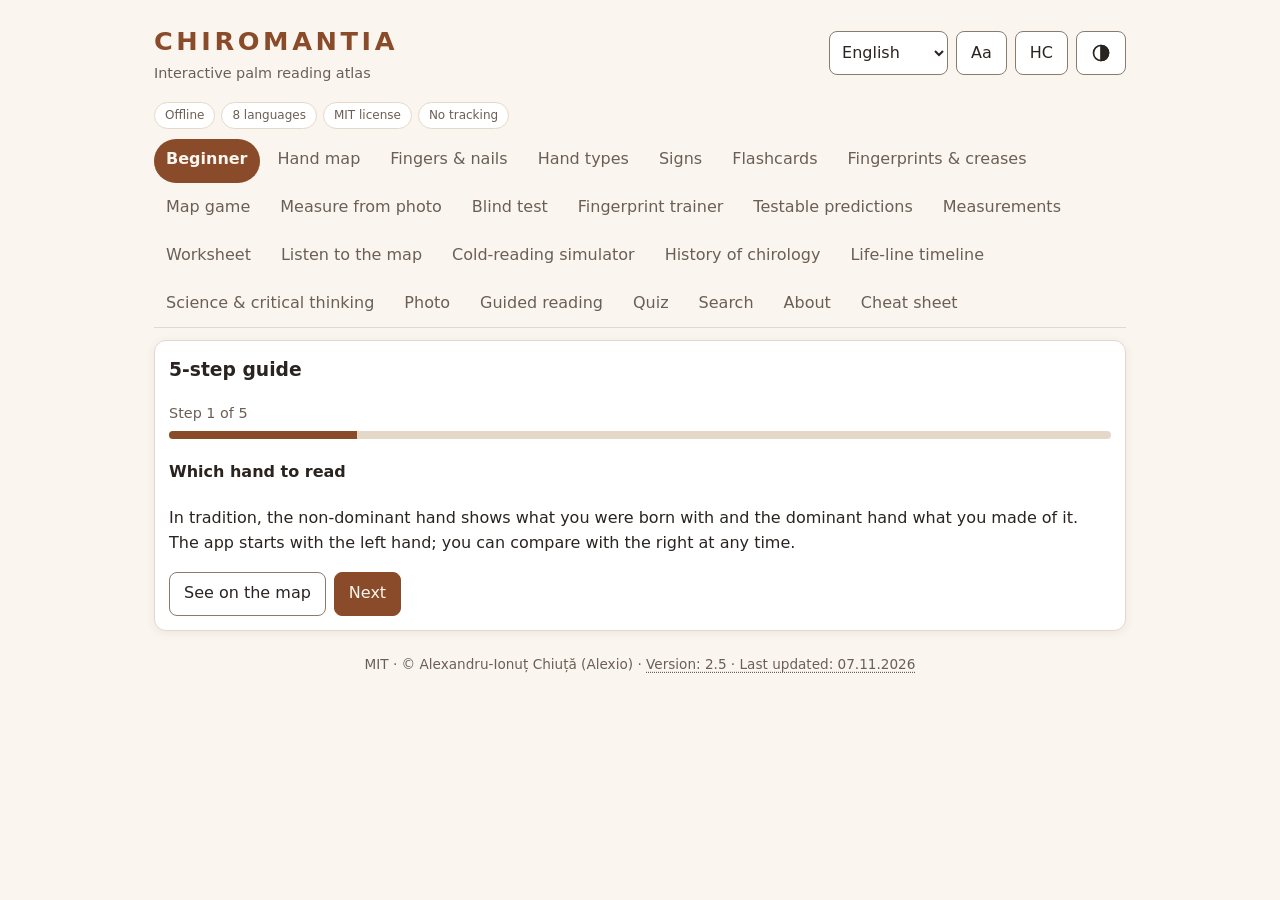
==== commit 7f56a743: "CHIROMANTIA 2.5: aliniere la fff-kit, CSP cu hash-uri, app.json, axe 0 Sursa (src/template.html, src" ====
--- a/chiromantia.html
+++ b/chiromantia.html
@@ -1,10 +1,1834 @@
 <!DOCTYPE html>
-<html lang="ro">
+<html lang="ro" data-fff-hash="0c8ca7e341ea104d01a0b1cea757efe938c69d4a188f522b26a94a9f9ed76f30">
 <head>
 <meta charset="utf-8">
+<!--fff:kit:start v=1 modules=core,store,dialog,label,bundle-->
+<meta name="fff-app" content="chiromantia">
+<meta name="fff-modules" content="core,store,dialog,label,bundle">
+<style id="fff-style">/* fff-kit · stil comun (prefix fff-). Nu modifică stilul aplicației gazdă. */
+[data-fff-label]{cursor:pointer;text-decoration:underline dotted;text-underline-offset:3px}
+[data-fff-label]:focus-visible{outline:2px solid currentColor;outline-offset:2px;border-radius:3px}
+#app-version[data-fff-label]{box-sizing:border-box;min-height:24px;min-width:24px}
+#app-version[data-fff-label][data-fff-inl]{display:inline-flex;align-items:center;vertical-align:middle}
+#app-version[data-fff-label][data-fff-fs],#app-version[data-fff-label] [data-fff-fs]{font-size:12px!important}
+.fff-dlg{--_bg:var(--fff-bg,#fff);--_fg:var(--fff-fg,#1b1b1f);--_mut:var(--fff-muted,#4a4d57);--_line:var(--fff-line,#c4c7d0);--_btn:var(--fff-btn,#eef0f4);--_pri:var(--fff-accent,#0b57d0);--_prif:var(--fff-accent-fg,#fff);--_bad:var(--fff-bad,#b3261e);--_ok:var(--fff-ok,#146c2e);--_note:#fff1c9;--_notef:#3d2e00;
+  box-sizing:border-box;width:min(42rem,calc(100vw - 2rem));max-width:calc(100vw - 2rem);max-height:calc(100vh - 2rem);max-height:calc(100dvh - 2rem);margin:auto;padding:0;overflow:auto;
+  border:1px solid var(--_line);border-radius:12px;background:var(--_bg);color:var(--_fg);font:14px/1.5 var(--fff-font,system-ui,-apple-system,"Segoe UI",Roboto,sans-serif);text-align:left;box-shadow:0 12px 40px rgba(0,0,0,.35)}
+.fff-dlg.fff-dark{--_bg:var(--fff-bg,#1e1f24);--_fg:var(--fff-fg,#ececf1);--_mut:var(--fff-muted,#b7bbc7);--_line:var(--fff-line,#4a4d57);--_btn:var(--fff-btn,#2c2e36);--_pri:var(--fff-accent,#a8c7fa);--_prif:var(--fff-accent-fg,#062e6f);--_bad:var(--fff-bad,#f2b8b5);--_ok:var(--fff-ok,#8fd9a0);--_note:#3b3118;--_notef:#f6e3a6;color-scheme:dark}
+@media (prefers-color-scheme:dark){.fff-dlg:not(.fff-light){--_bg:var(--fff-bg,#1e1f24);--_fg:var(--fff-fg,#ececf1);--_mut:var(--fff-muted,#b7bbc7);--_line:var(--fff-line,#4a4d57);--_btn:var(--fff-btn,#2c2e36);--_pri:var(--fff-accent,#a8c7fa);--_prif:var(--fff-accent-fg,#062e6f);--_bad:var(--fff-bad,#f2b8b5);--_ok:var(--fff-ok,#8fd9a0);--_note:#3b3118;--_notef:#f6e3a6;color-scheme:dark}}
+.fff-dlg::backdrop{background:rgba(0,0,0,.55)}
+.fff-dlg-sm{width:min(26rem,calc(100vw - 2rem))}
+.fff-dlg *,.fff-dlg *::before,.fff-dlg *::after{box-sizing:border-box}
+.fff-dlg .fff-in{padding:16px 20px 20px}
+.fff-dlg .fff-hd{display:flex;align-items:center;justify-content:space-between;gap:12px;margin:0 0 8px}
+.fff-dlg h2{margin:0;font-family:inherit;font-size:1.25rem;font-weight:700;line-height:1.3;color:var(--_fg);letter-spacing:0;text-transform:none}
+.fff-dlg h3{margin:0 0 6px;font-family:inherit;font-size:1rem;font-weight:700;line-height:1.35;color:var(--_fg);letter-spacing:0;text-transform:none}
+.fff-dlg p{margin:0 0 8px;color:var(--_fg);font-size:inherit}
+.fff-dlg .fff-mut{color:var(--_mut)}
+.fff-dlg p.fff-mut{color:var(--_mut)}
+.fff-dlg .fff-sm{font-size:.85rem}
+.fff-dlg .fff-lead{font-size:1.05rem}
+.fff-dlg .fff-sec{border-top:1px solid var(--_line);padding-top:12px;margin-top:12px}
+.fff-dlg .fff-mono{font-family:ui-monospace,SFMono-Regular,Menlo,Consolas,monospace;font-size:.85rem;overflow-wrap:anywhere}
+.fff-dlg .fff-break{word-break:break-all}
+.fff-dlg code{background:none;border:0;padding:0;color:inherit}
+.fff-dlg .fff-list{margin:0 0 8px;padding-left:1.2rem;list-style:disc}
+.fff-dlg .fff-list li{margin:2px 0;color:var(--_fg)}
+.fff-dlg .fff-cols{columns:2 14rem}
+.fff-dlg .fff-tbl{width:100%;table-layout:fixed;border-collapse:collapse;margin:0 0 8px}
+.fff-dlg .fff-tbl th,.fff-dlg .fff-tbl td{padding:3px 6px;border-bottom:1px solid var(--_line);text-align:left;vertical-align:top;color:var(--_fg)}
+.fff-dlg .fff-tbl th.fff-num,.fff-dlg .fff-tbl td.fff-num{text-align:right;width:6.5rem;white-space:nowrap}
+.fff-dlg .fff-sr{position:absolute;width:1px;height:1px;margin:-1px;padding:0;overflow:hidden;clip:rect(0 0 0 0);white-space:nowrap;border:0}
+.fff-dlg .fff-row{display:flex;flex-wrap:wrap;gap:8px;margin:0 0 8px}
+.fff-dlg .fff-end{justify-content:flex-end}
+.fff-dlg .fff-btn{appearance:none;min-height:36px;min-width:36px;padding:6px 14px;border:1px solid var(--_line);border-radius:8px;background:var(--_btn);color:var(--_fg);font:inherit;font-weight:600;cursor:pointer;text-transform:none;letter-spacing:0;box-shadow:none}
+.fff-dlg .fff-btn:hover{border-color:var(--_fg)}
+.fff-dlg .fff-btn:focus-visible,.fff-dlg .fff-input:focus-visible,.fff-dlg summary:focus-visible,.fff-dlg .fff-pre:focus-visible{outline:2px solid var(--_fg);outline-offset:2px}
+.fff-dlg .fff-primary{background:var(--_pri);color:var(--_prif);border-color:transparent}
+.fff-dlg .fff-danger{background:var(--_bad);color:var(--_bg)}
+.fff-dlg .fff-danger-o{color:var(--_bad);border-color:var(--_bad)}
+.fff-dlg .fff-x{font-size:1.4rem;line-height:1;padding:2px 10px}
+.fff-dlg .fff-box{border:1px solid var(--_line);border-radius:8px;padding:10px;margin:0 0 8px}
+.fff-dlg [hidden]{display:none}
+.fff-dlg .fff-field{display:flex;flex-direction:column;gap:2px;margin:0 0 8px}
+.fff-dlg .fff-field label{font-weight:600}
+.fff-dlg .fff-input{width:100%;min-height:36px;padding:6px 10px;border:1px solid var(--_line);border-radius:6px;background:var(--_bg);color:var(--_fg);font:inherit}
+.fff-dlg .fff-note{background:var(--_note);color:var(--_notef);padding:8px 10px;border-radius:8px}
+.fff-dlg .fff-res{min-height:1.5em}
+.fff-dlg .fff-ok{color:var(--_ok);font-weight:600}
+.fff-dlg .fff-bad{color:var(--_bad);font-weight:600}
+.fff-dlg .fff-det{margin:0 0 8px}
+.fff-dlg .fff-det summary{cursor:pointer;font-weight:600;min-height:24px}
+.fff-dlg .fff-pre{margin:6px 0 0;padding:8px 10px;overflow:auto;white-space:pre-wrap;word-break:break-all;border:1px solid var(--_line);border-radius:6px;background:var(--_btn);color:var(--_fg)}
+.fff-dlg .fff-foot{border-top:1px solid var(--_line);margin-top:12px;padding-top:10px}
+.fff-dlg .fff-msg{font-size:1rem;margin-bottom:14px;white-space:pre-line;overflow-wrap:anywhere}
+.fff-chip{appearance:none;background:none;border:1px dotted currentColor;border-radius:6px;color:inherit;font:inherit;font-size:.85em;cursor:pointer;min-height:24px;min-width:24px;padding:0 8px}
+.fff-chip{font-size:max(12px,.85em)}
+.fff-chip:focus-visible{outline:2px solid currentColor;outline-offset:2px}
+@media (pointer:coarse){.fff-dlg .fff-btn,.fff-dlg .fff-input{min-height:44px}.fff-dlg .fff-btn{min-width:44px}.fff-dlg .fff-det summary{min-height:44px}}
+@media (prefers-reduced-motion:no-preference){.fff-dlg[open]{animation:fff-in .12s ease-out}@keyframes fff-in{from{transform:translateY(6px)}to{transform:none}}}
+@media (prefers-reduced-motion:reduce){.fff-dlg,.fff-dlg *{animation:none!important;transition:none!important}}
+.fff-dlg .fff-dt{margin:0 0 8px}
+.fff-dlg .fff-ta{resize:vertical;min-height:4.5em}
+.fff-dlg textarea.fff-input{font:inherit}
+.fff-toasts{--_tbg:var(--fff-toast-bg,#2b2d33);--_tfg:var(--fff-toast-fg,#f4f4f7);--_tac:var(--fff-toast-accent,#a8c7fa);
+  position:fixed;inset:auto 0 0 0;margin:0;padding:0 16px 16px;border:0;background:transparent;overflow:visible;z-index:2147483000;pointer-events:none;display:flex;flex-direction:column;align-items:center;gap:8px;font:14px/1.45 var(--fff-font,system-ui,-apple-system,"Segoe UI",Roboto,sans-serif);color:var(--_tfg);box-sizing:border-box}
+.fff-toasts *{box-sizing:border-box}
+.fff-toast-reg{display:flex;flex-direction:column;align-items:center;gap:8px;width:100%}
+.fff-toast-reg:empty{display:none}
+.fff-toast{pointer-events:auto;display:flex;align-items:center;gap:10px;max-width:min(34rem,100%);padding:10px 12px 10px 14px;border-radius:10px;background:var(--_tbg);color:var(--_tfg);border:1px solid rgba(255,255,255,.18);border-left:6px solid #a8c7fa;box-shadow:0 6px 24px rgba(0,0,0,.4)}
+.fff-toast-success{border-left-color:#81c995}.fff-toast-warning{border-left-color:#fdd663}.fff-toast-error{border-left-color:#f28b82}
+.fff-toast-msg{flex:1 1 auto;min-width:0;overflow-wrap:anywhere;white-space:pre-line}
+.fff-toast .fff-sr{position:absolute;width:1px;height:1px;margin:-1px;padding:0;overflow:hidden;clip:rect(0 0 0 0);white-space:nowrap;border:0}
+.fff-toast .fff-btn{appearance:none;min-height:32px;min-width:32px;padding:2px 10px;border:1px solid rgba(255,255,255,.35);border-radius:8px;background:transparent;color:var(--_tac);font:inherit;font-weight:600;cursor:pointer}
+.fff-toast .fff-toast-x{font-size:1.3rem;line-height:1;color:var(--_tfg);padding:0 8px}
+.fff-toast .fff-btn:focus-visible{outline:2px solid var(--_tfg);outline-offset:2px}
+@media (pointer:coarse){.fff-toast .fff-btn{min-height:44px;min-width:44px}}
+@media (prefers-reduced-motion:no-preference){.fff-toast{animation:fff-tin .16s ease-out}@keyframes fff-tin{from{transform:translateY(8px);opacity:0}to{transform:none;opacity:1}}}
+@media (prefers-reduced-motion:reduce){.fff-toast{animation:none!important}}</style>
+<script id="fff-kit">/* fff-kit 1.2.0 */
+/* ---- fff-kit/core ---- */
+/* fff-kit · core · v1.2.0 — fără rețea, fără dependențe. Definește window.FFF. */
+(function () {
+  'use strict';
+  /* anti-clickjacking: GitHub Pages nu trimite X-Frame-Options; dacă pagina e încadrată de o origine străină (sau într-un iframe sandbox),
+     conținutul aplicației e ascuns și apare doar un mesaj minimal tradus cu un link către pagină într-o fereastră nouă. */
+  function frameGuard() {
+    var M = {
+      ro: ['Această pagină nu poate fi încadrată în alt site.', 'Deschide-o într-o fereastră nouă'],
+      en: ['This page cannot be embedded in another site.', 'Open it in a new window'],
+      fr: ['Cette page ne peut pas être intégrée dans un autre site.', 'Ouvrez-la dans une nouvelle fenêtre'],
+      it: ['Questa pagina non può essere incorporata in un altro sito.', 'Aprila in una nuova finestra'],
+      es: ['Esta página no se puede incrustar en otro sitio.', 'Ábrela en una ventana nueva'],
+      pt: ['Esta página não pode ser incorporada noutro site.', 'Abra-a numa nova janela'],
+      hu: ['Ez az oldal nem ágyazható be másik webhelyre.', 'Nyisd meg új ablakban'],
+      de: ['Diese Seite kann nicht in eine andere Website eingebettet werden.', 'In einem neuen Fenster öffnen']
+    };
+    var d = document, de = d.documentElement;
+    var l = (de.getAttribute('lang') || '').slice(0, 2).toLowerCase();
+    if (!M[l]) l = ((navigator.languages && navigator.languages[0]) || navigator.language || '').slice(0, 2).toLowerCase();
+    var m = M[l] || M.en, box = null;
+    function hideKids(b) {
+      for (var i = 0; i < b.children.length; i++) if (b.children[i] !== box) b.children[i].style.setProperty('display', 'none', 'important');
+    }
+    function build() {
+      var b = d.body;
+      if (!b || box) return;
+      box = d.createElement('div');
+      box.setAttribute('data-fff-frameguard', '');
+      box.setAttribute('role', 'alert');
+      box.style.cssText = 'display:block;box-sizing:border-box;margin:0;padding:24px 16px;font:16px/1.5 system-ui,-apple-system,"Segoe UI",Roboto,sans-serif;color:#1b1b1f;background:#fff;text-align:center';
+      var p = d.createElement('p'); p.textContent = m[0]; p.style.cssText = 'margin:0 0 12px';
+      var a = d.createElement('a');
+      a.href = window.self.location.href; a.target = '_blank'; a.rel = 'noopener'; a.textContent = m[1];
+      a.style.cssText = 'color:#0b57d0;text-decoration:underline;font-weight:600';
+      box.appendChild(p); box.appendChild(a);
+      hideKids(b);
+      b.appendChild(box);
+      b.style.setProperty('display', 'block', 'important');
+      de.style.display = '';
+      if (window.MutationObserver) new MutationObserver(function () { hideKids(b); if (box.parentNode !== b) b.appendChild(box); }).observe(b, {childList: true});
+    }
+    if (d.readyState === 'loading') d.addEventListener('DOMContentLoaded', build); else build();
+  }
+  try {
+    if (window.top !== window.self) {
+      var __cross = false;
+      try { void window.top.location.href; } catch (e) { __cross = true; }
+      if (__cross) {
+        document.documentElement.style.display = 'none';   // ascuns până când mesajul e gata (nimic din aplicație nu rămâne vizibil)
+        try { window.top.location = window.self.location.href; } catch (e2) {}
+        try { frameGuard(); } catch (e4) {}
+      }
+    }
+  } catch (e3) {}
+  var KIT_VERSION = '1.2.0';
+  var F = (window.FFF = window.FFF || {});
+  if (F.core && F.core.version) return; // idempotent la dublă încărcare
+  var SUP = ['ro', 'en', 'fr', 'it', 'es', 'pt', 'hu', 'de'];
+  var doc = document;
+
+  /* ---------- meta / app ---------- */
+  function meta(name) {
+    var m = doc.querySelector('meta[name="' + name + '"]');
+    return m ? (m.getAttribute('content') || '') : '';
+  }
+  function guessSlug() {
+    var p = (location.pathname || '').split('/').filter(Boolean);
+    var s = p.length ? p[p.length - 1] : '';
+    if (/\.html?$/i.test(s)) s = p.length > 1 ? p[p.length - 2] : '';
+    s = s.toLowerCase().replace(/[^a-z0-9._-]+/g, '-').replace(/^-+|-+$/g, '');
+    return s || 'app';
+  }
+  var SLUG = (meta('fff-app') || '').trim() || guessSlug();
+  var DISABLED = (meta('fff-disable') || '').trim() || '';
+  function computeApp() {
+    return {slug: SLUG, name: doc.title || SLUG, version: meta('application-version'), updated: meta('last-updated')};
+  }
+  var appCache = null;
+  Object.defineProperty(F, 'app', {
+    enumerable: true, configurable: true,
+    get: function () {
+      if (doc.readyState === 'loading') return computeApp();
+      return appCache || (appCache = computeApp());
+    }
+  });
+
+  /* ---------- bus ---------- */
+  var L = {};
+  var bus = {
+    on: function (ev, fn) { (L[ev] = L[ev] || []).push(fn); return function () { bus.off(ev, fn); }; },
+    off: function (ev, fn) { if (L[ev]) L[ev] = L[ev].filter(function (f) { return f !== fn; }); },
+    once: function (ev, fn) { var off = bus.on(ev, function (d) { off(); fn(d); }); return off; },
+    emit: function (ev, data) {
+      (L[ev] || []).slice().forEach(function (f) { try { f(data); } catch (e) { if (window.console) console.error('[fff] bus', ev, e); } });
+    }
+  };
+  F.bus = bus;
+
+  /* ---------- i18n ---------- */
+  var I18N = (F._i18n = F._i18n || {});
+  var i18nLoaded = false;
+  function mergeLang(mod, obj) {
+    var d = (I18N[mod] = I18N[mod] || {});
+    for (var l in obj) if (Object.prototype.hasOwnProperty.call(obj, l)) {
+      d[l] = Object.assign(d[l] || {}, obj[l]);
+    }
+  }
+  function loadI18nJson() {
+    var el = doc.getElementById('fff-i18n');
+    if (!el) return;
+    i18nLoaded = true;
+    try {
+      var j = JSON.parse(el.textContent || '{}');
+      for (var m in j) if (Object.prototype.hasOwnProperty.call(j, m)) mergeLang(m, j[m]);
+    } catch (e) { if (window.console) console.error('[fff] i18n', e); }
+  }
+  F.registerI18n = function (mod, obj) { mergeLang(mod, obj || {}); };
+  function lsGetRaw(k) { try { return LS ? origGet.call(LS, k) : null; } catch (e) { return null; } }
+
+  var LS = null;
+  try { LS = window.localStorage; } catch (e) { LS = null; }
+  var P = window.Storage ? window.Storage.prototype : null;
+  var origGet = P && P.getItem, origSet = P && P.setItem, origRem = P && P.removeItem, origClr = P && P.clear;
+
+  F.lang = function () {
+    var l = (doc.documentElement.getAttribute('lang') || '').slice(0, 2).toLowerCase();
+    if (SUP.indexOf(l) >= 0) return l;
+    var ks = ['lang', 'language', 'locale'];
+    for (var i = 0; i < ks.length; i++) {
+      var v = lsGetRaw(ks[i]);
+      if (v) { v = String(v).replace(/^"|"$/g, '').slice(0, 2).toLowerCase(); if (SUP.indexOf(v) >= 0) return v; }
+    }
+    var n = ((navigator.languages && navigator.languages[0]) || navigator.language || '').slice(0, 2).toLowerCase();
+    return SUP.indexOf(n) >= 0 ? n : 'en';
+  };
+  var langObs = null, langFns = [];
+  F.onLang = function (fn) {
+    langFns.push(fn);
+    if (!langObs && window.MutationObserver) {
+      var last = F.lang();
+      langObs = new MutationObserver(function () {
+        var now = F.lang();
+        if (now === last) return;
+        last = now;
+        langFns.slice().forEach(function (f) { try { f(now); } catch (e) { if (window.console) console.error(e); } });
+        bus.emit('lang', now);
+      });
+      langObs.observe(doc.documentElement, {attributes: true, attributeFilter: ['lang']});
+    }
+    return function () { langFns = langFns.filter(function (f) { return f !== fn; }); };
+  };
+  F.t = function (mod, key, vars) {
+    if (!i18nLoaded) loadI18nJson();
+    var d = I18N[mod] || {};
+    var s = (d[F.lang()] || {})[key];
+    if (s == null) s = (d.en || {})[key];
+    if (s == null) s = (d.ro || {})[key];
+    if (s == null) s = key;
+    if (vars) for (var k in vars) if (Object.prototype.hasOwnProperty.call(vars, k)) s = String(s).split('{' + k + '}').join(String(vars[k]));
+    return s;
+  };
+
+  /* ---------- observator de stocare ---------- */
+  var INDEX_KEY = 'fff.' + SLUG + '.__keys';
+  var PFX = 'fff.' + SLUG + '.';
+  var idx = null; // Set de chei ale aplicației (fără prefix fff.)
+  function loadIdx() {
+    if (idx) return idx;
+    idx = new Set();
+    try {
+      var raw = origGet && LS ? origGet.call(LS, INDEX_KEY) : null;
+      if (raw) JSON.parse(raw).forEach(function (k) { if (typeof k === 'string') idx.add(k); });
+    } catch (e) { /* index corupt: se reface */ }
+    return idx;
+  }
+  function saveIdx() {
+    try { if (LS && origSet) origSet.call(LS, INDEX_KEY, JSON.stringify(Array.from(idx).sort())); } catch (e) { /* plin: ignorat */ }
+  }
+  /* momentul ultimei scrieri pe cheie (folosit de FFF.sync): {cheie: ms}, în fff.<slug>.__mt (exclus din chei/export, ca __keys), scris cu amânare */
+  var MT_KEY = 'fff.' + SLUG + '.__mt', mt = null, mtTimer = 0;
+  function loadMt() {
+    if (mt) return mt;
+    mt = Object.create(null);
+    try {
+      var raw = origGet && LS ? origGet.call(LS, MT_KEY) : null;
+      if (raw) { var o = JSON.parse(raw); Object.keys(o).forEach(function (k) { if (typeof o[k] === 'number') mt[k] = o[k]; }); }
+    } catch (e) { /* corupt: se reface */ }
+    return mt;
+  }
+  function touch(k) {
+    k = String(k);
+    if (k.indexOf('fff.') === 0) return;
+    loadMt()[k] = Date.now();
+    if (mtTimer) return;
+    mtTimer = setTimeout(function () {
+      mtTimer = 0;
+      try { if (LS && origSet) origSet.call(LS, MT_KEY, JSON.stringify(mt)); } catch (e) { /* plin: ignorat */ }
+    }, 400);
+  }
+  F.mtime = function (k) { return loadMt()[String(k)] || 0; };
+  F.mtimeClear = function () { mt = Object.create(null); clearTimeout(mtTimer); mtTimer = 0; try { if (LS && origRem) origRem.call(LS, MT_KEY); } catch (e) { /* ignorat */ } };
+  function track(k) {
+    k = String(k);
+    if (k.indexOf('fff.') === 0) return;
+    var s = loadIdx();
+    if (!s.has(k)) { s.add(k); saveIdx(); }
+  }
+  function untrack(k) {
+    k = String(k);
+    var s = loadIdx();
+    if (s.delete(k)) saveIdx();
+  }
+  var observing = false;
+  if (!DISABLED && LS && P && origGet && origSet && origRem && origClr) {
+    try {
+      P.getItem = function getItem(k) {
+        var v = origGet.apply(this, arguments);
+        if (v !== null && this === LS) { try { track(k); } catch (e) { /* nu strica aplicația */ } }
+        return v;
+      };
+      P.setItem = function setItem(k, v) {
+        var r = origSet.apply(this, arguments);
+        if (this === LS) { try { track(k); touch(k); } catch (e) { /* idem */ } }
+        return r;
+      };
+      P.removeItem = function removeItem(k) {
+        var r = origRem.apply(this, arguments);
+        if (this === LS) { try { untrack(k); } catch (e) { /* idem */ } }
+        return r;
+      };
+      P.clear = function clear() {
+        var r = origClr.apply(this, arguments);
+        if (this === LS) { idx = new Set(); }
+        return r;
+      };
+      observing = true;
+    } catch (e) { observing = false; }
+  }
+
+  /* ---------- FFF.store ---------- */
+  var mem = Object.create(null), frozen = false;   // fără prototip: chei ca __proto__/constructor/toString sunt chei obișnuite
+  function lsOk() { return !!(LS && origGet); }
+  var store = {
+    get: function (k, d) {
+      if (lsOk()) {
+        try { var v = origGet.call(LS, PFX + k); if (v == null) return d; return JSON.parse(v); } catch (e) { /* cade în memorie */ }
+      }
+      return Object.prototype.hasOwnProperty.call(mem, k) ? mem[k] : d;
+    },
+    set: function (k, v) {
+      if (frozen) return false;
+      if (lsOk()) {
+        try { origSet.call(LS, PFX + k, JSON.stringify(v)); delete mem[k]; return true; } catch (e) { /* memorie */ }
+      }
+      mem[k] = v; return false;
+    },
+    remove: function (k) {
+      if (frozen) return;
+      if (lsOk()) { try { origRem.call(LS, PFX + k); } catch (e) { /* ignorat */ } }
+      delete mem[k];
+    },
+    keys: function () {
+      var out = [];
+      try {
+        if (LS) for (var i = 0; i < LS.length; i++) {
+          var n = LS.key(i);
+          if (n && n.indexOf(PFX) === 0 && n !== INDEX_KEY && n !== MT_KEY) out.push(n.slice(PFX.length));
+        }
+      } catch (e) { /* ignorat */ }
+      Object.keys(mem).forEach(function (k) { if (out.indexOf(k) < 0) out.push(k); });
+      return out.sort();
+    },
+    /** Cheile (nume complete din localStorage) care aparțin aplicației: indexate + ale kitului (fff.<slug>.*). */
+    indexKeys: function () {
+      var out = new Set();
+      var present = Object.create(null);
+      try { if (LS) for (var i = 0; i < LS.length; i++) present[LS.key(i)] = 1; } catch (e) { /* ignorat */ }
+      loadIdx().forEach(function (k) { if (present[k]) out.add(k); });
+      Object.keys(present).forEach(function (n) { if (n.indexOf(PFX) === 0 && n !== INDEX_KEY && n !== MT_KEY) out.add(n); });
+      return Array.from(out).sort();
+    },
+    /** Citire/scriere brută pentru modulele kitului (ocolește observatorul). */
+    raw: {
+      get: function (k) { return lsOk() ? origGet.call(LS, k) : null; },
+      set: function (k, v) { if (frozen) return; if (!lsOk()) throw new Error('no-storage'); origSet.call(LS, k, v); },
+      remove: function (k) { if (!frozen && lsOk()) origRem.call(LS, k); }
+    },
+    prefix: PFX,
+    indexKey: INDEX_KEY,
+    mtKey: MT_KEY,
+    /** Blochează orice scriere în stocare până la reîncărcare (restaurare/ștergere): handlerele pagehide/beforeunload ale aplicației
+     *  nu mai pot suprascrie datele tocmai scrise. Înlocuiește Storage.prototype.setItem/removeItem/clear cu no-op, oprește put/add/delete/clear
+     *  din IndexedDB și blochează scrierile FFF.store. NU poate opri atribuirea directă localStorage.cheie = valoare. Ireversibil (până la reload). */
+    freeze: function () {
+      if (frozen) return;
+      frozen = true;
+      var noop = function () {};
+      if (P) ['setItem', 'removeItem', 'clear'].forEach(function (n) {
+        try { Object.defineProperty(P, n, {value: noop, writable: true, configurable: true}); } catch (e) { try { P[n] = noop; } catch (e2) { /* ignorat */ } }
+      });
+      try {
+        var OS = window.IDBObjectStore && window.IDBObjectStore.prototype;
+        if (OS) {
+          var fake = function () {
+            return {readyState: 'pending', result: undefined, error: null, onsuccess: null, onerror: null,
+              addEventListener: noop, removeEventListener: noop, dispatchEvent: function () { return false; }};
+          };
+          ['put', 'add', 'delete', 'clear'].forEach(function (n) { try { Object.defineProperty(OS, n, {value: fake, writable: true, configurable: true}); } catch (e) { /* ignorat */ } });
+        }
+      } catch (e3) { /* ignorat */ }
+    },
+    frozen: function () { return frozen; },
+    forget: function (k) { if (observing) untrack(k); },
+    remember: function (k) { if (observing) track(k); },
+    available: function () { return lsOk(); },
+    observing: function () { return observing; }
+  };
+  F.store = store;
+
+  /* ---------- sha256 ---------- */
+  var K256 = null, H256 = null;
+  function frac(x) { return Math.floor((x - Math.floor(x)) * 4294967296) >>> 0; }
+  function initConsts() {
+    K256 = []; H256 = [];
+    for (var n = 2, c = 0; c < 64; n++) {
+      var p = true;
+      for (var d = 2; d * d <= n; d++) if (n % d === 0) { p = false; break; }
+      if (p) { if (c < 8) H256.push(frac(Math.sqrt(n))); K256.push(frac(Math.cbrt(n))); c++; }
+    }
+  }
+  function sha256js(bytes) {
+    if (!K256) initConsts();
+    var l = bytes.length, bl = l * 8;
+    var padded = new Uint8Array(((l + 9 + 63) >> 6) << 6);
+    padded.set(bytes); padded[l] = 0x80;
+    var dv = new DataView(padded.buffer);
+    dv.setUint32(padded.length - 8, Math.floor(bl / 4294967296)); dv.setUint32(padded.length - 4, bl >>> 0);
+    var h = H256.slice(), w = new Uint32Array(64);
+    function rr(x, n) { return (x >>> n) | (x << (32 - n)); }
+    for (var o = 0; o < padded.length; o += 64) {
+      for (var i = 0; i < 16; i++) w[i] = dv.getUint32(o + i * 4);
+      for (i = 16; i < 64; i++) {
+        var s0 = rr(w[i - 15], 7) ^ rr(w[i - 15], 18) ^ (w[i - 15] >>> 3);
+        var s1 = rr(w[i - 2], 17) ^ rr(w[i - 2], 19) ^ (w[i - 2] >>> 10);
+        w[i] = (w[i - 16] + s0 + w[i - 7] + s1) | 0;
+      }
+      var a = h[0], b = h[1], c = h[2], d2 = h[3], e = h[4], f = h[5], g = h[6], hh = h[7];
+      for (i = 0; i < 64; i++) {
+        var S1 = rr(e, 6) ^ rr(e, 11) ^ rr(e, 25), ch = (e & f) ^ (~e & g);
+        var t1 = (hh + S1 + ch + K256[i] + w[i]) | 0;
+        var S0 = rr(a, 2) ^ rr(a, 13) ^ rr(a, 22), mj = (a & b) ^ (a & c) ^ (b & c);
+        var t2 = (S0 + mj) | 0;
+        hh = g; g = f; f = e; e = (d2 + t1) | 0; d2 = c; c = b; b = a; a = (t1 + t2) | 0;
+      }
+      h[0] = (h[0] + a) | 0; h[1] = (h[1] + b) | 0; h[2] = (h[2] + c) | 0; h[3] = (h[3] + d2) | 0;
+      h[4] = (h[4] + e) | 0; h[5] = (h[5] + f) | 0; h[6] = (h[6] + g) | 0; h[7] = (h[7] + hh) | 0;
+    }
+    return h.map(function (v) { return ('00000000' + (v >>> 0).toString(16)).slice(-8); }).join('');
+  }
+  function toBytes(x) {
+    if (typeof x === 'string') return Promise.resolve(new TextEncoder().encode(x));
+    if (x instanceof Uint8Array) return Promise.resolve(x);
+    if (x instanceof ArrayBuffer) return Promise.resolve(new Uint8Array(x));
+    if (ArrayBuffer.isView(x)) return Promise.resolve(new Uint8Array(x.buffer, x.byteOffset, x.byteLength));
+    if (x && typeof x.arrayBuffer === 'function') return x.arrayBuffer().then(function (b) { return new Uint8Array(b); });
+    return Promise.reject(new TypeError('sha256: tip neacceptat'));
+  }
+  F.sha256 = function (x) {
+    return toBytes(x).then(function (b) {
+      var sub = window.crypto && window.crypto.subtle;
+      if (sub) {
+        return sub.digest('SHA-256', b).then(function (h) {
+          return Array.prototype.map.call(new Uint8Array(h), function (v) { return ('0' + v.toString(16)).slice(-2); }).join('');
+        });
+      }
+      return sha256js(b);
+    });
+  };
+
+  /* ---------- download / pickFile ---------- */
+  F.download = function (name, data, mime) {
+    var blob = data instanceof Blob ? data : new Blob([data], {type: mime || 'application/octet-stream'});
+    var url = URL.createObjectURL(blob);
+    var a = doc.createElement('a');
+    a.href = url; a.download = name; a.hidden = true;
+    (doc.body || doc.documentElement).appendChild(a);
+    a.click();
+    setTimeout(function () { a.remove(); URL.revokeObjectURL(url); }, 4000);
+    return blob.size;
+  };
+  /** Rezolvă cu File sau null dacă utilizatorul anulează. */
+  F.pickFile = function (accept) {
+    return new Promise(function (res) {
+      var i = doc.createElement('input');
+      i.type = 'file'; i.hidden = true;
+      if (accept) i.accept = accept;
+      var done = false;
+      function fin(v) { if (done) return; done = true; i.remove(); res(v); }
+      i.addEventListener('change', function () { fin(i.files && i.files[0] ? i.files[0] : null); });
+      i.addEventListener('cancel', function () { fin(null); });
+      (doc.body || doc.documentElement).appendChild(i);
+      i.click();
+    });
+  };
+
+  /* ---------- instalare PWA (doar reținem evenimentul, nu îl blocăm) ---------- */
+  var core = F.core = {
+    version: KIT_VERSION,
+    slug: SLUG,
+    disabled: DISABLED || false,
+    installEvent: null,
+    modules: function () { return (meta('fff-modules') || '').split(',').filter(Boolean); }
+  };
+  window.addEventListener('beforeinstallprompt', function (e) { core.installEvent = e; bus.emit('installable', e); });
+  window.addEventListener('appinstalled', function () { core.installEvent = null; bus.emit('installed'); });
+
+  F.version = KIT_VERSION;
+  F.ready = function (fn) {
+    if (doc.readyState === 'loading') doc.addEventListener('DOMContentLoaded', function () { fn(); }, {once: true});
+    else fn();
+  };
+  F.fmtBytes = function (n) {
+    if (n < 1024) return n + ' B';
+    if (n < 1048576) return (n / 1024).toFixed(1) + ' KB';
+    return (n / 1048576).toFixed(2) + ' MB';
+  };
+})();
+/* ---- fff-kit/store ---- */
+/* fff-kit · store — stocare cu prefix de slug: <slug>.<cheie> (JSON sigur, cote/erori prinse, migrare idempotentă a cheilor vechi).
+   Extinde FFF.store din core: get/set/remove/keys lucrează acum pe `<slug>.`; datele kitului din `fff.<slug>.*` (srs, tts) rămân citibile (rezervă la citire). */
+(function () {
+  'use strict';
+  var F = window.FFF;
+  if (!F || !F.store || !F.core || F.store.migrate) return;
+  var S = F.store, SLUG = F.core.slug, PFX = SLUG + '.', LEG = S.prefix;   // LEG = 'fff.<slug>.' (spațiul kitului, din core)
+  var old = {get: S.get, set: S.set, remove: S.remove, keys: S.keys, indexKeys: S.indexKeys};
+  var mem = Object.create(null);
+
+  function lsOk() { return S.available(); }
+  function fail(op, key, e) {
+    var q = !!(e && (e.name === 'QuotaExceededError' || e.name === 'NS_ERROR_DOM_QUOTA_REACHED' || e.code === 22 || e.code === 1014));
+    S.lastError = {op: op, key: key, quota: q, message: String(e && e.message || e)};
+    try { F.bus.emit('store:error', S.lastError); } catch (x) { /* ignorat */ }
+    return S.lastError;
+  }
+  function okKey(k) { return k != null && String(k) !== ''; }
+  function parse(raw, d) {
+    if (raw == null) return d;
+    try { return JSON.parse(raw); } catch (e) { return raw; }   // valoare migrată fără JSON (ex. „dark”): se întoarce ca șir
+  }
+
+  S.appPrefix = PFX;
+  S.lastError = null;
+
+  /** get(cheie, implicit): citește `<slug>.<cheie>`, apoi (rezervă) `fff.<slug>.<cheie>`, apoi memoria (dacă stocarea a fost indisponibilă la scriere). */
+  S.get = function (k, d) {
+    if (!okKey(k)) return d;
+    k = String(k);
+    if (lsOk()) {
+      try {
+        var v = S.raw.get(PFX + k);
+        if (v == null) v = S.raw.get(LEG + k);
+        if (v != null) return parse(v, d);
+      } catch (e) { fail('get', k, e); }
+    }
+    return Object.prototype.hasOwnProperty.call(mem, k) ? mem[k] : d;
+  };
+  /** set(cheie, valoare) → true dacă a ajuns în localStorage; false dacă e înghețat, JSON invalid (circular, BigInt…), cotă depășită sau stocare indisponibilă (valoarea rămâne în memorie). `undefined` = remove. */
+  S.set = function (k, v) {
+    if (!okKey(k)) return false;
+    k = String(k);
+    if (S.frozen()) return false;
+    if (v === undefined) { S.remove(k); return true; }
+    var str;
+    try { str = JSON.stringify(v); } catch (e) { fail('set', k, e); return false; }
+    if (str === undefined) { fail('set', k, new Error('valoare neserializabilă')); return false; }
+    if (lsOk()) {
+      try { S.raw.set(PFX + k, str); delete mem[k]; return true; } catch (e) { fail('set', k, e); }
+    }
+    mem[k] = v;
+    return false;
+  };
+  S.remove = function (k) {
+    if (!okKey(k) || S.frozen()) return;
+    k = String(k);
+    if (lsOk()) { try { S.raw.remove(PFX + k); S.raw.remove(LEG + k); } catch (e) { fail('remove', k, e); } }
+    delete mem[k];
+  };
+  S.has = function (k) {
+    if (!okKey(k)) return false;
+    try { if (lsOk() && (S.raw.get(PFX + k) != null || S.raw.get(LEG + k) != null)) return true; } catch (e) { /* ignorat */ }
+    return Object.prototype.hasOwnProperty.call(mem, String(k));
+  };
+  S.keys = function () {
+    var out = Object.create(null);
+    try {
+      var ls = window.localStorage;
+      for (var i = 0; i < ls.length; i++) {
+        var n = ls.key(i);
+        if (n && n.indexOf(PFX) === 0 && n !== S.indexKey && n !== S.mtKey) out[n.slice(PFX.length)] = 1;
+      }
+    } catch (e) { /* ignorat */ }
+    old.keys.call(S).forEach(function (k) { if (k !== '__keys' && k !== '__mt') out[k] = 1; });
+    Object.keys(mem).forEach(function (k) { out[k] = 1; });
+    return Object.keys(out).sort();
+  };
+  /** Cheile cu nume complet ale aplicației: indexate, `<slug>.*` și `fff.<slug>.*`. */
+  S.indexKeys = function () {
+    var out = Object.create(null);
+    old.indexKeys.call(S).forEach(function (k) { out[k] = 1; });
+    try {
+      var ls = window.localStorage;
+      for (var i = 0; i < ls.length; i++) { var n = ls.key(i); if (n && n.indexOf(PFX) === 0 && n !== S.mtKey) out[n] = 1; }
+    } catch (e) { /* ignorat */ }
+    return Object.keys(out).sort();
+  };
+  /** Este `nume` (complet, din localStorage) o cheie a spațiului aplicației? */
+  S.owns = function (name) { name = String(name); return name.indexOf(PFX) === 0 || name.indexOf(LEG) === 0; };
+
+  /**
+   * migrate({'cheieVeche': 'cheieNouă', 'prefix_*': 'nou.*'}, {wrap, dryRun, dropOld}) → {moved, same, conflicts, missing, errors, frozen}.
+   *  - cheia veche = numele brut din localStorage; cheia nouă = relativă la prefix (FFF.store.get('cheieNouă')); dacă începe deja cu `<slug>.` e luată ca atare.
+   *  - copiază valoarea EXACTĂ (șirul brut), verifică citirea înapoi, abia apoi șterge cheia veche. Nu suprascrie niciodată o valoare nouă existentă:
+   *    dacă ambele există și sunt identice → doar șterge cheia veche; dacă diferă → conflict (rămân ambele; `dropOld:true` șterge totuși cheia veche).
+   *  - idempotentă: a doua rulare nu mai găsește nimic de mutat. Un șablon cu `*` (la sfârșit, în ambele chei) mută toate cheile cu acel prefix.
+   *  - wrap: 'keep' (implicit; valoarea brută e copiată, iar get() întoarce JSON-ul parsat sau șirul brut) | 'string' (valoarea veche este împachetată ca șir JSON: get() întoarce exact șirul vechi).
+   *  - nu face nimic cât timp stocarea e înghețată (restaurare în curs). Emite `store:migrated` pe FFF.bus dacă a mutat ceva. */
+  S.migrate = function (map, opt) {
+    opt = opt || {};
+    var rep = {moved: [], same: [], conflicts: [], missing: [], errors: [], frozen: false};
+    if (S.frozen()) { rep.frozen = true; return rep; }
+    if (!lsOk() || !map || typeof map !== 'object') { if (map && typeof map === 'object') rep.errors.push({key: '*', message: 'stocare indisponibilă'}); return rep; }
+    var ls = window.localStorage, names = [];
+    try { for (var i = 0; i < ls.length; i++) names.push(ls.key(i)); } catch (e) { /* ignorat */ }
+    var pairs = [];
+    Object.keys(map).forEach(function (from) {
+      var to = String(map[from]);
+      if (from.charAt(from.length - 1) === '*') {
+        var fp = from.slice(0, -1), tp = to.charAt(to.length - 1) === '*' ? to.slice(0, -1) : to;
+        names.forEach(function (n) { if (n.indexOf(fp) === 0 && n.indexOf('fff.') !== 0) pairs.push([n, tp + n.slice(fp.length)]); });
+      } else pairs.push([from, to]);
+    });
+    pairs.forEach(function (p) {
+      var from = p[0], full = p[1].indexOf(PFX) === 0 ? p[1] : PFX + p[1];
+      if (!from || from === full || from.indexOf('fff.') === 0 || full === PFX) return;
+      try {
+        var oldV = S.raw.get(from);
+        if (oldV == null) { rep.missing.push(from); return; }
+        var cur = S.raw.get(full), val = opt.wrap === 'string' ? JSON.stringify(oldV) : oldV;
+        if (cur != null) {
+          if (cur === val || cur === oldV) { if (!opt.dryRun) { S.raw.remove(from); S.forget(from); } rep.same.push(from); }
+          else if (opt.dropOld) { if (!opt.dryRun) { S.raw.remove(from); S.forget(from); } rep.conflicts.push({key: from, to: full, dropped: true}); }
+          else rep.conflicts.push({key: from, to: full});
+          return;
+        }
+        if (opt.dryRun) { rep.moved.push(from); return; }
+        S.raw.set(full, val);
+        if (S.raw.get(full) !== val) throw new Error('verificarea citirii înapoi a eșuat');
+        S.raw.remove(from); S.forget(from);
+        rep.moved.push(from);
+      } catch (e) { rep.errors.push({key: from, message: fail('migrate', from, e).message, quota: S.lastError.quota}); }
+    });
+    if (rep.moved.length && !opt.dryRun) { try { F.bus.emit('store:migrated', rep); } catch (e) { /* ignorat */ } }
+    return rep;
+  };
+})();
+/* ---- fff-kit/dialog ---- */
+/* fff-kit · dialog — un singur sistem de dialoguri: confirm/alert/prompt (promisiuni), toast/notify (aria-live), <dialog> modal accesibil. */
+(function () {
+  'use strict';
+  var F = window.FFF;
+  if (!F || F.dialog) return;
+  var doc = document;
+  function T(k, v) { return F.t('dialog', k, v); }
+
+  var uid = 0;
+  var stack = [];   // dialogurile deschise (ultimul = cel de sus)
+
+  /* ---------- DOM mic ---------- */
+  function el(tag, cls, text) {
+    var e = doc.createElement(tag);
+    if (cls) e.className = cls;
+    if (text != null) e.textContent = text;
+    return e;
+  }
+  function btn(label, cls) {
+    var b = el('button', 'fff-btn' + (cls ? ' ' + cls : ''), label);
+    b.type = 'button';
+    return b;
+  }
+
+  /* ---------- tema gazdei (la fel ca în label) ---------- */
+  function hostDark() {
+    function rgba(e) {
+      var m = /rgba?\(([^)]+)\)/.exec(getComputedStyle(e).backgroundColor || '');
+      if (!m) return null;
+      var p = m[1].split(/[ ,\/]+/).map(parseFloat);
+      if (p.length > 3 && p[3] === 0) return null;
+      return p;
+    }
+    var p = (doc.body && rgba(doc.body)) || rgba(doc.documentElement);
+    if (!p) return null;
+    function lin(v) { v /= 255; return v <= 0.03928 ? v / 12.92 : Math.pow((v + 0.055) / 1.055, 2.4); }
+    return (0.2126 * lin(p[0]) + 0.7152 * lin(p[1]) + 0.0722 * lin(p[2])) < 0.18;
+  }
+
+  /* ---------- focus ---------- */
+  var FOCUSABLE = 'button:not([disabled]),input:not([disabled]):not([type=hidden]),textarea:not([disabled]),select:not([disabled]),a[href],summary,[tabindex]:not([tabindex="-1"])';
+  function focusables(root) {
+    return Array.prototype.filter.call(root.querySelectorAll(FOCUSABLE), function (n) {
+      return !n.hidden && !n.closest('[hidden]') && (n.offsetWidth || n.offsetHeight || n.getClientRects().length);
+    });
+  }
+
+  /**
+   * Nucleul: construiește și afișează un dialog.
+   * spec: {kind, title (șir|false), message, body(ctx) → {nodes, focus, value, validate}, buttons: [{label, value|fn, primary, danger}], cancel (valoarea la Esc/închidere),
+   *        focus: indexul butonului focalizat implicit (dacă body nu dă un câmp), small}
+   */
+  function open(spec) {
+    return new Promise(function (resolve) {
+      var id = ++uid, prev = doc.activeElement, settled = false;
+      var d = el('dialog', 'fff-dlg fff-dialog' + (spec.wide ? '' : ' fff-dlg-sm'));
+      d.setAttribute('role', 'dialog');
+      d.setAttribute('aria-modal', 'true');
+      d.setAttribute('data-fff-dialog', spec.kind || 'custom');
+      var inner = el('div', 'fff-in');
+      var titleId = 'fff-dt-' + id, msgId = 'fff-dm-' + id;
+      var hasTitle = spec.title !== false && spec.title !== '' && spec.title != null;
+      if (hasTitle) { var h = el('h2', 'fff-dt', String(spec.title)); h.id = titleId; inner.appendChild(h); }
+      var msg = null;
+      if (spec.message != null && spec.message !== '') {
+        msg = el('p', 'fff-msg', String(spec.message)); msg.id = msgId; inner.appendChild(msg);
+      }
+      if (hasTitle) {
+        d.setAttribute('aria-labelledby', titleId);
+        if (msg) d.setAttribute('aria-describedby', msgId);
+      } else if (msg) d.setAttribute('aria-labelledby', msgId);
+      else d.setAttribute('aria-label', T('title_alert'));
+      var ctx = {id: id, msgId: msg ? msgId : titleId, finish: null};
+      var body = spec.body ? spec.body(ctx) : null;
+      if (body && body.nodes) body.nodes.forEach(function (n) { inner.appendChild(n); });
+      var row = el('div', 'fff-row fff-end');
+      var btns = [];
+      function finish(v) {
+        if (settled) return;
+        settled = true;
+        stack = stack.filter(function (x) { return x !== d; });
+        try { if (d.open) d.close(); } catch (e) { /* ignorat */ }
+        d.remove();
+        try { doc.removeEventListener('focusin', trap, true); } catch (e) { /* ignorat */ }
+        if (prev && prev !== doc.body && prev.focus && doc.contains(prev)) { try { prev.focus(); } catch (e) { /* ignorat */ } }
+        resolve(v);
+      }
+      ctx.finish = finish;
+      (spec.buttons || []).forEach(function (b) {
+        var e = btn(b.label, (b.primary ? 'fff-primary' : '') + (b.danger ? ' fff-danger' : ''));
+        e.addEventListener('click', function () {
+          if (b.check) { var r = b.check(); if (r === false) return; }
+          finish(typeof b.value === 'function' ? b.value() : b.value);
+        });
+        row.appendChild(e); btns.push(e);
+      });
+      inner.appendChild(row);
+      d.appendChild(inner);
+      ctx.buttons = btns;
+      /* Esc (nativ: evenimentul cancel; rezervă fără showModal: keydown) + capcana de focus (Tab/Shift+Tab ciclează în dialog) */
+      d.addEventListener('cancel', function (e) { e.preventDefault(); finish(spec.cancel); });
+      d.addEventListener('keydown', function (e) {
+        if (e.key === 'Escape') { e.preventDefault(); e.stopPropagation(); finish(spec.cancel); return; }
+        if (e.key !== 'Tab') return;
+        var f = focusables(d);
+        if (!f.length) { e.preventDefault(); d.focus(); return; }
+        var first = f[0], last = f[f.length - 1], a = doc.activeElement;
+        if (e.shiftKey && (a === first || !d.contains(a))) { e.preventDefault(); last.focus(); }
+        else if (!e.shiftKey && (a === last || !d.contains(a))) { e.preventDefault(); first.focus(); }
+      });
+      function trap(e) {
+        if (stack[stack.length - 1] !== d || d.contains(e.target)) return;
+        var f = focusables(d); if (f.length) f[0].focus();
+      }
+      d.setAttribute('tabindex', '-1');
+      var dark = hostDark();
+      if (dark === true) d.classList.add('fff-dark'); else if (dark === false) d.classList.add('fff-light');
+      (doc.body || doc.documentElement).appendChild(d);
+      stack.push(d);
+      if (typeof d.showModal === 'function') d.showModal(); else d.setAttribute('open', '');
+      doc.addEventListener('focusin', trap, true);
+      raiseToasts();
+      var target = (body && body.focus) || (btns[spec.focus == null ? btns.length - 1 : spec.focus]) || d;
+      try { target.focus(); if (body && body.select && target.select) target.select(); } catch (e) { /* ignorat */ }
+      d._fffClose = function () { finish(spec.cancel); };
+    });
+  }
+
+  function opts(o) { return o && typeof o === 'object' ? o : {}; }
+  function title(o, key) { return o.title === false ? false : (o.title != null ? o.title : T(key)); }
+
+  /* ---------- confirm / alert / prompt / show / choice ---------- */
+  /** confirm(mesaj, {title, yes, no, danger, focus:'yes'|'no'}) → Promise<boolean>. Esc / Anulează → false. Focusul implicit: „Anulează” (acțiunea sigură). */
+  function confirm(message, o) {
+    o = opts(o);
+    return open({
+      kind: 'confirm', title: title(o, 'title_confirm'), message: message, cancel: false,
+      buttons: [{label: o.no || T('cancel'), value: false}, {label: o.yes || T('yes'), value: true, primary: true, danger: !!o.danger}],
+      focus: o.focus === 'yes' ? 1 : 0
+    });
+  }
+  /** alert(mesaj, {title, ok}) → Promise<void>. */
+  function alertDlg(message, o) {
+    o = opts(o);
+    return open({kind: 'alert', title: title(o, 'title_alert'), message: message, cancel: undefined, buttons: [{label: o.ok || T('ok'), value: undefined, primary: true}], focus: 0});
+  }
+  /** prompt(mesaj, valoareImplicită, {title, yes, no, type, multiline, placeholder, maxlength, inputmode, autocomplete, required, validate(v) → șir de eroare|falsy}) → Promise<string|null>. */
+  function prompt(message, def, o) {
+    if (def && typeof def === 'object') { o = def; def = o.value; }
+    o = opts(o);
+    var input, err, ok;
+    return open({
+      kind: 'prompt', title: title(o, 'title_prompt'), message: message, cancel: null,
+      body: function (ctx) {
+        input = o.multiline ? el('textarea', 'fff-input') : el('input', 'fff-input');
+        if (!o.multiline) input.type = o.type || 'text'; else input.rows = o.rows || 4;
+        input.value = def == null ? '' : String(def);
+        input.setAttribute('aria-labelledby', ctx.msgId);
+        if (o.placeholder) input.placeholder = o.placeholder;
+        if (o.maxlength) input.maxLength = o.maxlength;
+        if (o.inputmode) input.setAttribute('inputmode', o.inputmode);
+        input.autocomplete = o.autocomplete || 'off';
+        if (o.required) input.required = true;
+        err = el('p', 'fff-res fff-sm fff-bad');
+        err.id = 'fff-de-' + ctx.id; err.setAttribute('role', 'alert');
+        input.setAttribute('aria-describedby', err.id);
+        input.addEventListener('input', function () { err.textContent = ''; input.removeAttribute('aria-invalid'); });
+        input.addEventListener('keydown', function (e) {
+          if (e.key === 'Enter' && !e.shiftKey && !o.multiline) { e.preventDefault(); if (ok.check() !== false) ctx.finish(input.value); }
+          else if (e.key === 'Enter' && o.multiline && (e.ctrlKey || e.metaKey)) { e.preventDefault(); if (ok.check() !== false) ctx.finish(input.value); }
+        });
+        var wrap = el('div', 'fff-field'); wrap.appendChild(input); wrap.appendChild(err);
+        return {nodes: [wrap], focus: input, select: true};
+      },
+      buttons: [{label: o.no || T('cancel'), value: null}, ok = {
+        label: o.yes || T('ok'), primary: true, value: function () { return input.value; },
+        check: function () {
+          var bad = null;
+          if (o.required && !String(input.value).trim()) bad = T('err_required');
+          else if (typeof o.validate === 'function') { try { bad = o.validate(input.value) || null; } catch (e) { bad = String(e && e.message || e); } }
+          if (bad) { err.textContent = String(bad); input.setAttribute('aria-invalid', 'true'); input.focus(); return false; }
+          return true;
+        }
+      }]
+    });
+  }
+  /** show(mesaj, text, {title, ok}) → Promise<void>: text în citire, selectat (pentru copiere). */
+  function showText(message, text, o) {
+    o = opts(o);
+    return open({
+      kind: 'show', title: title(o, 'title_show'), message: message, cancel: undefined,
+      body: function (ctx) {
+        var ta = el('textarea', 'fff-input fff-ta');
+        ta.readOnly = true; ta.rows = o.rows || 3; ta.value = String(text == null ? '' : text);
+        ta.setAttribute('aria-labelledby', ctx.msgId);
+        return {nodes: [ta], focus: ta, select: true};
+      },
+      buttons: [{label: o.ok || T('ok'), value: undefined, primary: true}]
+    });
+  }
+  /** choice(mesaj, [{label, value, primary, danger}], {title}) → Promise<valoare|null>. Primul buton primește focusul. */
+  function choice(message, buttons, o) {
+    o = opts(o);
+    return open({
+      kind: 'choice', title: title(o, 'title_confirm'), message: message, cancel: null,
+      buttons: (buttons || []).map(function (b) { return {label: b.label, value: b.value, primary: !!b.primary, danger: !!b.danger}; }), focus: 0
+    });
+  }
+
+  /* ---------- toast / notify (regiuni aria-live) ---------- */
+  var regions = null, regTimer = 0, toasts = [], pend = [];
+  function ensureRegions(cb) {
+    if (regions) return cb();
+    F.ready(function () {
+      if (regions) return cb();
+      var wrap = el('div', 'fff-toasts');
+      wrap.setAttribute('data-fff-toasts', '');
+      var pol = el('div', 'fff-toast-reg'); pol.setAttribute('role', 'status'); pol.setAttribute('aria-live', 'polite'); pol.setAttribute('aria-relevant', 'additions');
+      var ass = el('div', 'fff-toast-reg'); ass.setAttribute('role', 'alert'); ass.setAttribute('aria-live', 'assertive'); ass.setAttribute('aria-relevant', 'additions');
+      wrap.appendChild(pol); wrap.appendChild(ass);
+      if (typeof wrap.showPopover === 'function') wrap.setAttribute('popover', 'manual');   // strat superior: vizibil și deasupra unui <dialog> modal
+      (doc.body || doc.documentElement).appendChild(wrap);
+      if (typeof wrap.showPopover === 'function') { try { wrap.showPopover(); } catch (e) { /* ignorat */ } }
+      regions = {wrap: wrap, polite: pol, assertive: ass};
+      setTimeout(cb, 80);   // regiunea trebuie să existe în arborele de accesibilitate înainte de a primi text
+    });
+  }
+  function raiseToasts() {
+    if (!regions || !toasts.length || typeof regions.wrap.showPopover !== 'function') return;
+    try { regions.wrap.hidePopover(); regions.wrap.showPopover(); } catch (e) { /* ignorat */ }
+  }
+  function dropRegionsLater() {
+    clearTimeout(regTimer);
+    regTimer = setTimeout(function () {
+      if (toasts.length || !regions) return;
+      regions.wrap.remove(); regions = null;   // nu rămâne în outerHTML-ul aplicațiilor care își serializează pagina
+    }, 1500);
+  }
+  var TYPES = {info: 1, success: 1, warning: 1, error: 1};
+  /**
+   * toast(mesaj, {type:'info'|'success'|'warning'|'error', timeout (ms; 0 = rămâne până îl închizi), action:{label, onClick}}) → {close(), el}.
+   * error/warning: regiune assertive (role=alert); restul: polite (role=status). Timpul se oprește la hover/focus.
+   */
+  function toast(message, o) {
+    o = opts(o);
+    var type = TYPES[o.type] ? o.type : 'info';
+    var timeout = o.timeout != null ? o.timeout : (type === 'error' ? 8000 : 4500);
+    var handle = {el: null, close: function () { handle._closed = true; if (handle._close) handle._close(); }};
+    pend.push(handle);
+    ensureRegions(function () {
+      pend = pend.filter(function (x) { return x !== handle; });
+      if (handle._closed) { dropRegionsLater(); return; }
+      var t = el('div', 'fff-toast fff-toast-' + type);
+      t.setAttribute('data-type', type);
+      var sr = el('span', 'fff-sr', T('sr_' + type) + ': ');
+      var tx = el('span', 'fff-toast-msg', String(message));
+      t.appendChild(sr); t.appendChild(tx);
+      if (o.action && o.action.label) {
+        var ab = btn(String(o.action.label), 'fff-toast-act');
+        ab.addEventListener('click', function () { try { if (o.action.onClick) o.action.onClick(); } finally { close(); } });
+        t.appendChild(ab);
+      }
+      var xb = btn('×', 'fff-toast-x');
+      xb.setAttribute('aria-label', T('dismiss'));
+      xb.addEventListener('click', function () { close(); });
+      t.appendChild(xb);
+      var reg = (type === 'error' || type === 'warning') ? regions.assertive : regions.polite;
+      while (toasts.length >= 4) toasts[0].close();
+      reg.appendChild(t);
+      var rec = {close: close}, timer = 0, paused = false, left = timeout;
+      toasts.push(rec); handle.el = t;
+      function arm() { clearTimeout(timer); if (timeout > 0 && !paused) { var s = Date.now(); timer = setTimeout(close, left); rec._s = s; } }
+      function pause() { if (paused) return; paused = true; clearTimeout(timer); if (rec._s) left = Math.max(1000, left - (Date.now() - rec._s)); }
+      function resume() { paused = false; arm(); }
+      t.addEventListener('mouseenter', pause); t.addEventListener('mouseleave', resume);
+      t.addEventListener('focusin', pause); t.addEventListener('focusout', resume);
+      function close() {
+        clearTimeout(timer);
+        if (!t.parentNode) return;
+        t.remove();
+        toasts = toasts.filter(function (x) { return x !== rec; });
+        if (!toasts.length) dropRegionsLater();
+      }
+      handle._close = close;
+      arm();
+      raiseToasts();
+    });
+    return handle;
+  }
+  function closeAll() {
+    stack.slice().forEach(function (d) { if (d._fffClose) d._fffClose(); });
+    toasts.slice().forEach(function (t) { t.close(); });
+    pend.slice().forEach(function (h) { h.close(); });
+  }
+
+  F.dialog = {
+    confirm: confirm, alert: alertDlg, prompt: prompt, show: showText, choice: choice,
+    toast: toast, notify: toast, closeAll: closeAll,
+    isOpen: function () { return stack.length > 0; },
+    open: open
+  };
+
+  /* ---------- alias-uri (compatibilitate cu implementările proprii din aplicații: ffAsk/ffShow/ffPrompt) ---------- */
+  function noTitle(o) { o = opts(o); return Object.assign({title: false}, o); }
+  if (!window.ffAsk) window.ffAsk = function (msg, o) { return confirm(String(msg), noTitle(o)); };
+  if (!window.ffShow) window.ffShow = function (msg, text, o) { return showText(String(msg), text, noTitle(o)); };
+  if (!window.ffPrompt) window.ffPrompt = function (msg, def, o) { return prompt(String(msg), def, noTitle(o)); };
+})();
+/* ---- fff-kit/label ---- */
+/* fff-kit · label — dialogul „Transparență”: rețea, stocare, permisiuni, fișier + hash, copie de siguranță. */
+(function () {
+  'use strict';
+  var F = window.FFF;
+  if (!F || F.label) return;
+  var doc = document;
+  var DISABLED = F.core && F.core.disabled;
+  function T(k, v) { return F.t('label', k, v); }
+
+  var PERM = {
+    getUserMedia: 'cam', geolocation: 'geo', RTCPeerConnection: 'rtc', 'navigator.share': 'share', Notification: 'notif',
+    speechSynthesis: 'tts', SpeechRecognition: 'stt', clipboard: 'clip', serviceWorker: 'sw', indexedDB: 'idb',
+    localStorage: 'ls', 'Web Crypto': 'crypto', WebGL: 'webgl', WebGPU: 'webgpu', Worker: 'worker', BroadcastChannel: 'bc'
+  };
+  var SHELL = "LC_ALL=C sed -E 's/data-fff-hash=\"[0-9a-f]*\"/data-fff-hash=\"\"/g; s/\"sha256\":\"[0-9a-f]*\"/\"sha256\":\"\"/g' index.html | sha256sum";
+
+  /* ---------- info ---------- */
+  var infoCache;
+  function info() {
+    if (infoCache) return infoCache;
+    var el = doc.getElementById('fff-info'), o = null;
+    if (el) { try { o = JSON.parse(el.textContent || '{}'); } catch (e) { o = null; } }
+    infoCache = o || {};
+    infoCache._present = !!o;
+    return infoCache;
+  }
+
+  /* ---------- DOM mic ---------- */
+  function h(tag, attrs) {
+    var e = doc.createElement(tag);
+    if (attrs) for (var k in attrs) if (Object.prototype.hasOwnProperty.call(attrs, k) && attrs[k] != null) {
+      if (k === 'text') e.textContent = attrs[k]; else if (k === 'class') e.className = attrs[k]; else e.setAttribute(k, attrs[k]);
+    }
+    for (var i = 2; i < arguments.length; i++) {
+      var c = arguments[i];
+      if (c == null || c === false) continue;
+      e.appendChild(typeof c === 'string' ? doc.createTextNode(c) : c);
+    }
+    return e;
+  }
+  function btn(text, cls, fn) {
+    var b = h('button', {type: 'button', class: 'fff-btn' + (cls ? ' ' + cls : ''), text: text});
+    if (fn) b.addEventListener('click', fn);
+    return b;
+  }
+  var uid = 0;
+  function field(label, type, ac) {
+    var id = 'fff-f' + (++uid);
+    var i = h('input', {id: id, type: type, class: 'fff-input', autocomplete: ac || 'off'});
+    return {wrap: h('div', {class: 'fff-field'}, h('label', {for: id, text: label}), i), input: i};
+  }
+
+  /* ---------- tema gazdei ---------- */
+  function hostDark() {
+    function rgba(el) {
+      var m = /rgba?\(([^)]+)\)/.exec(getComputedStyle(el).backgroundColor || '');
+      if (!m) return null;
+      var p = m[1].split(/[ ,\/]+/).map(parseFloat);
+      if (p.length > 3 && p[3] === 0) return null;
+      return p;
+    }
+    var p = (doc.body && rgba(doc.body)) || rgba(doc.documentElement);
+    if (!p) return null;
+    function lin(v) { v /= 255; return v <= 0.03928 ? v / 12.92 : Math.pow((v + 0.055) / 1.055, 2.4); }
+    return (0.2126 * lin(p[0]) + 0.7152 * lin(p[1]) + 0.0722 * lin(p[2])) < 0.18;
+  }
+
+  /* ---------- hash canonic ---------- */
+  function canonBytes(buf) {
+    var u = new Uint8Array(buf), s = '';
+    for (var i = 0; i < u.length; i += 0x8000) s += String.fromCharCode.apply(null, u.subarray(i, i + 0x8000));
+    s = s.replace(/data-fff-hash="[0-9a-f]*"/g, 'data-fff-hash=' + '"' + '"').replace(/"sha256":"[0-9a-f]*"/g, '"sha256":' + '"' + '"');
+    var out = new Uint8Array(s.length);
+    for (var j = 0; j < s.length; j++) out[j] = s.charCodeAt(j);
+    return out;
+  }
+  function declaredHash() {
+    var a = doc.documentElement.getAttribute('data-fff-hash');
+    return /^[0-9a-f]{64}$/.test(a || '') ? a : (/^[0-9a-f]{64}$/.test(info().sha256 || '') ? info().sha256 : '');
+  }
+
+  /* ---------- dialog ---------- */
+  var dlg = null, timer = 0, lastFocus = null;
+
+  function section(id, title) {
+    var hid = 'fff-h-' + id;
+    var sec = h('section', {class: 'fff-sec', 'aria-labelledby': hid}, h('h3', {id: hid, text: title}));
+    return sec;
+  }
+
+  function storageRows(tbody, sum) {
+    var keys = F.store.indexKeys(), rows = [], total = 0;
+    var enc = new TextEncoder();
+    keys.forEach(function (k) {
+      var v = F.store.raw.get(k) || '';
+      var n = enc.encode(k).length + enc.encode(v).length;
+      total += n; rows.push([k, n]);
+    });
+    rows.sort(function (a, b) { return b[1] - a[1]; });
+    var sig = rows.length + ':' + total;
+    if (tbody._sig === sig) return;
+    tbody._sig = sig;
+    tbody.textContent = '';
+    rows.slice(0, 25).forEach(function (r) {
+      tbody.appendChild(h('tr', null, h('td', {class: 'fff-mono', text: r[0]}), h('td', {class: 'fff-num', text: F.fmtBytes(r[1])})));
+    });
+    if (rows.length > 25) tbody.appendChild(h('tr', null, h('td', {colspan: '2', text: T('store_more', {n: rows.length - 25})})));
+    sum.textContent = rows.length ? T('store_sum', {n: rows.length, size: F.fmtBytes(total)}) : T('store_none');
+    tbody.parentNode.hidden = !rows.length;
+  }
+
+  function build() {
+    var I = info(), a = F.app;
+    var name = I.name || a.name, ver = I.version || a.version, upd = I.updated || a.updated;
+    var d = h('dialog', {class: 'fff-dlg', 'aria-labelledby': 'fff-lbl-title', lang: F.lang()});
+    var dark = hostDark();
+    if (dark === true) d.classList.add('fff-dark'); else if (dark === false) d.classList.add('fff-light');
+    var inner = h('div', {class: 'fff-in'});
+    var closeB = btn('×', 'fff-x', function () { api.close(); });
+    closeB.setAttribute('aria-label', T('close'));
+    inner.appendChild(h('div', {class: 'fff-hd'}, h('h2', {id: 'fff-lbl-title', text: T('title')}), closeB));
+    inner.appendChild(h('p', {class: 'fff-lead'}, h('strong', {text: name}), ' ', h('span', {class: 'fff-mut', text: 'v ' + (ver || '?') + (upd ? ' · ' + upd : '')})));
+    if (I.description) inner.appendChild(h('p', {class: 'fff-mut', text: I.description}));
+    if (DISABLED) inner.appendChild(h('p', {class: 'fff-note', role: 'note', text: T('disabled', {reason: DISABLED})}));
+    if (I.selfModifying) inner.appendChild(h('p', {class: 'fff-note', role: 'note', text: T('self_mod')}));
+
+    /* Rețea */
+    var net = section('net', T('net_h'));
+    if (!I._present) net.appendChild(h('p', {class: 'fff-mut', text: T('net_unknown')}));
+    else {
+      var eg = I.egress || [];
+      if (!eg.length) net.appendChild(h('p', null, h('strong', {text: T('net_none')})));
+      else {
+        net.appendChild(h('p', {text: T('net_list')}));
+        var ul = h('ul', {class: 'fff-list'});
+        eg.forEach(function (e) {
+          var host = typeof e === 'string' ? e : e.host, via = typeof e === 'string' ? '' : (e.via || []).join(', ');
+          ul.appendChild(h('li', null, h('span', {class: 'fff-mono', text: host}), via ? h('span', {class: 'fff-mut', text: ' — ' + via}) : null));
+        });
+        net.appendChild(ul);
+      }
+      if (I.egressNote) net.appendChild(h('p', {class: 'fff-mut', text: I.egressNote}));
+      net.appendChild(h('p', {class: 'fff-mut fff-sm', text: T('net_note')}));
+    }
+    inner.appendChild(net);
+
+    /* Stocare */
+    var st = section('store', T('store_h'));
+    var sum = h('p', {role: 'status'});
+    var tb = h('tbody');
+    var tbl = h('table', {class: 'fff-tbl'}, h('caption', {class: 'fff-sr', text: T('store_h')}),
+      h('thead', null, h('tr', null, h('th', {scope: 'col', text: T('store_key')}), h('th', {scope: 'col', class: 'fff-num', text: T('store_size')}))), tb);
+    st.appendChild(sum); st.appendChild(tbl);
+    if ((I.permissions || []).indexOf('indexedDB') >= 0) st.appendChild(h('p', {class: 'fff-mut fff-sm', text: T('store_idb')}));
+    st.appendChild(h('p', {class: 'fff-mut fff-sm', text: T('store_note')}));
+    inner.appendChild(st);
+    storageRows(tb, sum);
+    d._tick = function () { storageRows(tb, sum); };
+
+    /* Permisiuni */
+    var pm = section('perm', T('perm_h'));
+    if (!I._present) pm.appendChild(h('p', {class: 'fff-mut', text: T('net_unknown')}));
+    else {
+      var ps = I.permissions || [];
+      if (!ps.length) pm.appendChild(h('p', {text: T('perm_none')}));
+      else {
+        var pl = h('ul', {class: 'fff-list fff-cols'});
+        ps.forEach(function (p) { pl.appendChild(h('li', {text: PERM[p] ? T('perm_' + PERM[p]) : p})); });
+        pm.appendChild(pl);
+      }
+      pm.appendChild(h('p', {class: 'fff-mut fff-sm', text: T('perm_note')}));
+    }
+    inner.appendChild(pm);
+
+    /* Fișier */
+    var fl = section('file', T('file_h'));
+    var dh = declaredHash();
+    if (I.sizeBytes) fl.appendChild(h('p', {text: T('file_size', {size: F.fmtBytes(I.sizeBytes)})}));
+    if (dh) {
+      fl.appendChild(h('p', {class: 'fff-sm'}, T('file_hash') + ' ', h('code', {class: 'fff-mono fff-break', text: dh})));
+      var res = h('p', {role: 'status', class: 'fff-res'});
+      var vb = btn(T('verify_btn'), '', function () {
+        res.className = 'fff-res'; res.textContent = '';
+        F.pickFile('.html,.htm,text/html').then(function (f) {
+          if (!f) return null;
+          return f.arrayBuffer().then(function (buf) { return F.sha256(canonBytes(buf)); }).then(function (got) {
+            if (got === dh) { res.className = 'fff-res fff-ok'; res.textContent = '✔ ' + T('verify_ok'); }
+            else { res.className = 'fff-res fff-bad'; res.textContent = '✖ ' + T('verify_bad', {got: got}); }
+          });
+        }).catch(function () { res.className = 'fff-res fff-bad'; res.textContent = T('verify_err'); });
+      });
+      fl.appendChild(h('p', null, vb));
+      fl.appendChild(res);
+      fl.appendChild(h('details', {class: 'fff-det'}, h('summary', {text: T('file_how_h')}),
+        h('p', {class: 'fff-sm', text: T('file_how')}), h('pre', {class: 'fff-pre fff-mono', tabindex: '0', 'aria-label': T('verify_cmd'), text: SHELL})));
+    } else fl.appendChild(h('p', {class: 'fff-mut', text: T('file_nohash')}));
+    inner.appendChild(fl);
+
+    /* Copie de siguranță */
+    if (F.bundle && !DISABLED) inner.appendChild(backup());
+
+    /* Kit + instalare */
+    var foot = h('div', {class: 'fff-foot'});
+    var mods = (I.kit && I.kit.modules) || F.core.modules();
+    foot.appendChild(h('p', {class: 'fff-mut fff-sm', text: T('kit_line', {v: F.version, mods: mods.join(', ') || 'core'})}));
+    if (F.core.installEvent) {
+      var ib = btn(T('install'), 'fff-primary', function () {
+        var ev = F.core.installEvent;
+        if (!ev) return;
+        ev.prompt(); F.core.installEvent = null; ib.hidden = true;
+      });
+      foot.appendChild(ib);
+    }
+    inner.appendChild(foot);
+
+    d.appendChild(inner);
+    d.addEventListener('click', function (e) { if (e.target === d) api.close(); });
+    d.addEventListener('keydown', function (e) { if (e.key !== 'Escape') e.stopPropagation(); });
+    d.addEventListener('keyup', function (e) { e.stopPropagation(); });
+    d.addEventListener('keypress', function (e) { e.stopPropagation(); });
+    d.addEventListener('close', function () { if (dlg === d) cleanup(); });
+    return d;
+  }
+
+  /** Număr cu separator de mii după limbă (aceeași formă ca în textele traduse). */
+  function fmtNum(n) {
+    var sep = {en: ',', it: '.', de: '.'}[F.lang()] || ' ';
+    return String(n).replace(/\B(?=(\d{3})+(?!\d))/g, sep);
+  }
+
+  function backup() {
+    var bk = section('bk', T('bk_h'));
+    var status = h('p', {role: 'status', class: 'fff-res'});
+    function say(msg, kind) { status.className = 'fff-res' + (kind ? ' fff-' + kind : ''); status.textContent = msg; }
+    function fail(e) { say((e && e.message) || String(e), 'bad'); }
+    bk.appendChild(h('p', {class: 'fff-mut fff-sm', text: T('bk_hint', {iter: fmtNum(F.bundle.iterations)})}));
+
+    /* export criptat */
+    var encRow = h('div', {class: 'fff-box', hidden: ''});
+    var pw1 = field(T('bk_pw', {n: F.bundle.minPassword}), 'password', 'new-password'), pw2 = field(T('bk_pw2'), 'password', 'new-password');
+    var goEnc = btn(T('bk_go'), 'fff-primary', function () {
+      if (pw1.input.value !== pw2.input.value) return say(T('pw_mismatch'), 'bad');
+      F.bundle.export({encrypt: true, password: pw1.input.value}).then(function (r) {
+        pwStrength.textContent = '';
+        say(T('ok_export_enc', {file: r.filename, n: r.keys}), 'ok'); pw1.input.value = pw2.input.value = ''; encRow.hidden = true; encBtn.setAttribute('aria-expanded', 'false');
+      }).catch(fail);
+    });
+    var pwStrength = h('p', {role: 'status', class: 'fff-mut fff-sm fff-res'});
+    pw1.input.addEventListener('input', function () { pwStrength.textContent = pw1.input.value ? F.t('bundle', ['pw_weak', 'pw_fair', 'pw_strong'][F.bundle.passwordStrength(pw1.input.value)]) : ''; });
+    encRow.appendChild(pw1.wrap); encRow.appendChild(pwStrength); encRow.appendChild(pw2.wrap); encRow.appendChild(h('div', {class: 'fff-row'}, goEnc));
+
+    /* import */
+    var impRow = h('div', {class: 'fff-box', hidden: ''});
+    var impPw = field(T('bk_pw_file'), 'password', 'current-password');
+    var pending = null;
+    var impGo = btn(T('bk_import_go'), 'fff-primary', function () { doImport(pending, impPw.input.value); });
+    impRow.appendChild(impPw.wrap); impRow.appendChild(h('div', {class: 'fff-row'}, impGo));
+    function doImport(file, pw) {
+      F.bundle.import(file, {password: pw, reload: true}).then(function (r) {
+        if (r.cancelled) return say(T('cancelled'));
+        impRow.hidden = true; impPw.input.value = '';
+        say(T('ok_import', {n: r.keys}), 'ok');
+      }).catch(function (e) {
+        if (e && e.code === 'bad_password') { impRow.hidden = false; impPw.input.focus(); }
+        fail(e);
+      });
+    }
+
+    var expB = btn(T('bk_export'), '', function () {
+      F.bundle.export().then(function (r) { if (r.cancelled) return say(T('cancelled')); say(T('ok_export', {file: r.filename, n: r.keys}), 'ok'); }).catch(fail);
+    });
+    var encBtn = btn(T('bk_export_enc'), '', function () {
+      var open = encRow.hidden;
+      encRow.hidden = !open; encBtn.setAttribute('aria-expanded', String(open));
+      if (open) pw1.input.focus();
+    });
+    encBtn.setAttribute('aria-expanded', 'false');
+    var impBtn = btn(T('bk_import'), '', function () {
+      F.pickFile('.json,application/json').then(function (f) {
+        if (!f) return;
+        pending = f; impRow.hidden = true;
+        return F.bundle.inspect(f).then(function (m) {
+          if (m.encrypted) { impRow.hidden = false; impPw.input.focus(); say(T('enter_pw', {file: f.name})); }
+          else doImport(f);
+        });
+      }).catch(fail);
+    });
+    var wipeB = btn(T('bk_wipe'), 'fff-danger-o', function () {
+      F.bundle.wipe({reload: true}).then(function (r) {
+        if (r.cancelled) return say(T('cancelled'));
+        say(r.keys ? T('ok_wipe', {n: r.keys}) : T('nothing_to_wipe'), 'ok');
+      }).catch(fail);
+    });
+    var syncB = null;
+    if (F.sync && F.sync.supported()) {
+      syncB = btn(T('bk_sync'), '', function () {
+        F.sync.dialog({reload: true}).then(function (r) {
+          say(F.t('sync', 'result', {adopted: r.adopted, same: r.same, conflicts: r.conflicts}), 'ok');
+        }).catch(fail);
+      });
+    }
+    bk.appendChild(h('div', {class: 'fff-row'}, expB, encBtn, impBtn, wipeB));
+    var histB = null;
+    if (F.history && F.history.supported()) {
+      histB = btn(T('bk_history'), '', function () { F.history.dialog({reload: true}).catch(fail); });
+    }
+    if (syncB || histB) bk.appendChild(h('div', {class: 'fff-row'}, syncB, histB));
+    bk.appendChild(encRow); bk.appendChild(impRow); bk.appendChild(status);
+    return bk;
+  }
+
+  function cleanup() {
+    clearInterval(timer); timer = 0;
+    if (dlg) { dlg.remove(); dlg = null; }
+    if (lastFocus && lastFocus.isConnected && lastFocus.focus) { try { lastFocus.focus(); } catch (e) { /* ignorat */ } }
+    lastFocus = null;
+  }
+
+  var api = F.label = {
+    state: 'init',
+    open: function () {
+      if (dlg) return dlg;
+      infoCache = null;
+      lastFocus = doc.activeElement;
+      dlg = build();
+      (doc.body || doc.documentElement).appendChild(dlg);
+      if (typeof dlg.showModal === 'function') dlg.showModal(); else dlg.setAttribute('open', '');
+      timer = setInterval(function () { if (dlg && dlg._tick) dlg._tick(); }, 1500);
+      F.bus.emit('label:open');
+      return dlg;
+    },
+    close: function () {
+      if (!dlg) return;
+      var d = dlg;
+      try { d.close(); } catch (e) { /* ignorat */ }
+      if (dlg === d) cleanup();
+    },
+    isOpen: function () { return !!dlg; },
+    canon: canonBytes,
+    shellCommand: SHELL
+  };
+
+  /* ---------- transformarea #app-version în buton ---------- */
+  var fallback = null;
+  function rgba(str) {
+    var m = /rgba?\(([^)]+)\)/.exec(str || '');
+    if (!m) return null;
+    var p = m[1].split(/[ ,\/]+/).map(parseFloat);
+    return [p[0], p[1], p[2], p.length > 3 ? p[3] : 1];
+  }
+  function lum(c) {
+    function f(v) { v /= 255; return v <= 0.03928 ? v / 12.92 : Math.pow((v + 0.055) / 1.055, 2.4); }
+    return 0.2126 * f(c[0]) + 0.7152 * f(c[1]) + 0.0722 * f(c[2]);
+  }
+  function ratio(a, b) { var x = lum(a), y = lum(b); return (Math.max(x, y) + 0.05) / (Math.min(x, y) + 0.05); }
+  /** Fundalul efectiv (amestecă straturile semitransparente peste primul fundal opac; implicit alb). */
+  function effBg(el) {
+    var layers = [], n = el;
+    while (n && n.nodeType === 1) {
+      var c = rgba(getComputedStyle(n).backgroundColor);
+      if (c && c[3] > 0) { layers.push(c); if (c[3] >= 1) break; }
+      n = n.parentElement;
+    }
+    var base = layers.length && layers[layers.length - 1][3] >= 1 ? layers.pop() : [255, 255, 255, 1];
+    while (layers.length) {
+      var t = layers.pop();
+      base = [t[0] * t[3] + base[0] * (1 - t[3]), t[1] * t[3] + base[1] * (1 - t[3]), t[2] * t[3] + base[2] * (1 - t[3]), 1];
+    }
+    return base;
+  }
+  /** Butonul de rezervă din footer moștenește culoarea gazdei; dacă nu atinge 4,5:1, alege negru/alb. */
+  function fitContrast(el) {
+    try {
+      var fg = rgba(getComputedStyle(el).color), bg = effBg(el);
+      if (!fg || ratio(fg, bg) >= 4.6) return;
+      el.style.color = ratio([0, 0, 0], bg) >= ratio([255, 255, 255], bg) ? '#000' : '#fff';
+    } catch (e) { /* ignorat */ }
+  }
+  function visibleFooter() {
+    var fs = doc.querySelectorAll('footer');
+    for (var i = 0; i < fs.length; i++) if (fs[i].getClientRects().length && getComputedStyle(fs[i]).visibility !== 'hidden') return fs[i];
+    return null;
+  }
+  /* Dimensiuni minime (WCAG 2.2 · 2.5.8 țintă ≥ 24 px; text ≥ 12 px) fără a atinge layoutul aplicației:
+     inline → inline-flex doar dacă elementul e într-adevăr inline; fontul se ridică la 12 px doar acolo unde e mai mic. */
+  function fit(el) {
+    try {
+      var all = [el].concat([].slice.call(el.querySelectorAll('*'))), i, n;
+      for (i = 0; i < all.length; i++) { all[i].removeAttribute('data-fff-fs'); }
+      el.removeAttribute('data-fff-inl');
+      if (getComputedStyle(el).display === 'inline') el.setAttribute('data-fff-inl', '1');
+      for (i = 0; i < all.length; i++) {
+        n = all[i];
+        var has = false, c;
+        for (c = n.firstChild; c; c = c.nextSibling) if (c.nodeType === 3 && c.nodeValue.trim()) { has = true; break; }
+        if (has && parseFloat(getComputedStyle(n).fontSize) < 12) n.setAttribute('data-fff-fs', '1');
+      }
+    } catch (e) {}
+  }
+  var fitT = 0, fitEl = null;
+  function fitSoon() { if (fitT) return; fitT = setTimeout(function () { fitT = 0; var e = doc.querySelector('#app-version[data-fff-label]'); if (e) fit(e); }, 150); }
+  function decorate() {
+    var el = doc.getElementById('app-version');
+    if (el) {
+      if (fallback) { fallback.remove(); fallback = null; }
+      if (el.getAttribute('data-fff-label')) { if (fitEl !== el) { fitEl = el; fit(el); } api.state = 'button'; return; }
+      if (el.closest('a,button,[role="button"],[role="link"],summary,label,input,select,textarea')) { api.state = 'nested'; return; }
+      el.setAttribute('data-fff-label', '1');
+      el.setAttribute('role', 'button');
+      el.setAttribute('tabindex', '0');
+      el.setAttribute('aria-haspopup', 'dialog');
+      el.setAttribute('title', T('open_hint'));
+      fitEl = el; fit(el);
+      api.state = 'button';
+      return;
+    }
+    if (!fallback && doc.readyState === 'complete') {
+      var ft = visibleFooter();
+      if (ft) {
+        fallback = h('button', {type: 'button', class: 'fff-chip', 'data-fff-chip': '1', 'aria-haspopup': 'dialog', title: T('open_hint'), text: T('title')});
+        fallback.addEventListener('click', function () { api.open(); });
+        ft.appendChild(fallback);
+        fitContrast(fallback);
+        api.state = 'footer';
+      } else api.state = 'none';
+    }
+  }
+  function onClick(e) {
+    var t = e.target && e.target.closest && e.target.closest('#app-version[data-fff-label]');
+    if (t) { e.preventDefault(); api.open(); }
+  }
+  function onKey(e) {
+    if (e.key !== 'Enter' && e.key !== ' ') return;
+    var t = e.target && e.target.closest && e.target.closest('#app-version[data-fff-label]');
+    if (t) { e.preventDefault(); api.open(); }
+  }
+  function init() {
+    // resturi dintr-o copie salvată de aplicație (outerHTML): le curățăm înainte de a le recrea
+    [].slice.call(doc.querySelectorAll('dialog.fff-dlg, [data-fff-chip]')).forEach(function (n) { n.remove(); });
+    if (DISABLED) { api.state = 'disabled'; return; }
+    decorate();
+    doc.addEventListener('click', onClick);
+    doc.addEventListener('keydown', onKey);
+    if (window.MutationObserver) {
+      var pend = false;
+      new MutationObserver(function () {
+        if (pend) return;
+        pend = true;
+        setTimeout(function () { pend = false; decorate(); }, 200);
+      }).observe(doc.body || doc.documentElement, {childList: true, subtree: true});
+    }
+    window.addEventListener('load', function () { setTimeout(decorate, 800); setTimeout(fitSoon, 900); });
+    window.addEventListener('resize', fitSoon);
+    F.onLang(function () {
+      var el = doc.querySelector('#app-version[data-fff-label]');
+      if (el) el.setAttribute('title', T('open_hint'));
+      if (dlg) { api.close(); api.open(); }
+    });
+  }
+  F.ready(init);
+})();
+/* ---- fff-kit/bundle ---- */
+/* fff-kit · bundle — export/import/ștergere .fff.json, criptare AES-GCM. Totul local. */
+(function () {
+  'use strict';
+  var F = window.FFF;
+  if (!F || F.bundle) return;
+  var doc = document;
+  var SCHEMA = 1, ITER = 600000, ITER_MIN = 100000, ITER_MAX = 5000000, PW_MIN = 12, MAX_BYTES = 64 * 1048576, MAX_KEYS = 20000;
+  var SENSITIVE_RE = /api[-_]?key|token|secret|password|passwd|totp/i;
+  function T(k, v) { return F.t('bundle', k, v); }
+
+  function BErr(code, vars) {
+    var e = new Error(T('err_' + code, vars));
+    e.name = 'FffBundleError'; e.code = code;
+    return e;
+  }
+
+  /* ---------- utilitare ---------- */
+  function b64(bytes) {
+    var s = '';
+    for (var i = 0; i < bytes.length; i += 0x8000) s += String.fromCharCode.apply(null, bytes.subarray(i, i + 0x8000));
+    return btoa(s);
+  }
+  function unb64(s) {
+    var bin = atob(s), out = new Uint8Array(bin.length);
+    for (var i = 0; i < bin.length; i++) out[i] = bin.charCodeAt(i);
+    return out;
+  }
+  function today() { return new Date().toISOString().slice(0, 10); }
+  function stamp() { return new Date().toISOString().replace(/[-:]/g, '').replace(/\..*$/, '').replace('T', '-'); }
+  function subtle() {
+    var s = window.crypto && window.crypto.subtle;
+    if (!s) throw BErr('nocrypto');
+    return s;
+  }
+  function aad(app) { return new TextEncoder().encode('fff-bundle-enc|' + SCHEMA + '|' + app); }
+  function deriveKey(password, salt, iter) {
+    var s = subtle();
+    return s.importKey('raw', new TextEncoder().encode(String(password).normalize('NFC')), 'PBKDF2', false, ['deriveKey'])
+      .then(function (base) {
+        return s.deriveKey({name: 'PBKDF2', hash: 'SHA-256', salt: salt, iterations: iter}, base, {name: 'AES-GCM', length: 256}, false, ['encrypt', 'decrypt']);
+      });
+  }
+
+  /* ---------- confirmare (dialog propriu, nu window.confirm) ---------- */
+  function confirmDlg(message, opt) {
+    opt = opt || {};
+    /* kit ≥ 1.2.0: dacă modulul „dialog” e prezent, confirmarea trece prin FFF.dialog (un singur sistem de dialoguri) */
+    if (F.dialog && F.dialog.confirm) return F.dialog.confirm(message, {title: false, yes: opt.yes, no: opt.no, danger: !!opt.danger});
+    return new Promise(function (res) {
+      var d = doc.createElement('dialog');
+      d.className = 'fff-dlg fff-dlg-sm';
+      d.setAttribute('aria-labelledby', 'fff-cf-msg');
+      var inner = doc.createElement('div'); inner.className = 'fff-in';
+      var p = doc.createElement('p'); p.id = 'fff-cf-msg'; p.className = 'fff-msg'; p.textContent = message;
+      var row = doc.createElement('div'); row.className = 'fff-row fff-end';
+      var no = doc.createElement('button'); no.type = 'button'; no.className = 'fff-btn'; no.textContent = opt.no || T('no');
+      var yes = doc.createElement('button'); yes.type = 'button'; yes.className = 'fff-btn fff-primary' + (opt.danger ? ' fff-danger' : ''); yes.textContent = opt.yes || T('yes');
+      row.appendChild(no); row.appendChild(yes); inner.appendChild(p); inner.appendChild(row); d.appendChild(inner);
+      var val = false;
+      function fin() { try { d.close(); } catch (e) { /* ignorat */ } }
+      yes.addEventListener('click', function () { val = true; fin(); });
+      no.addEventListener('click', fin);
+      d.addEventListener('cancel', function () { val = false; });
+      d.addEventListener('close', function () { d.remove(); res(val); });
+      (doc.body || doc.documentElement).appendChild(d);
+      if (typeof d.showModal === 'function') d.showModal(); else d.setAttribute('open', '');
+      no.focus();
+    });
+  }
+  /** Dialog cu mai multe butoane: [{label, value, primary, danger}] → valoarea aleasă sau null (anulare). Ultimul buton = implicit evidențiat. */
+  function choiceDlg(message, buttons) {
+    if (F.dialog && F.dialog.choice) return F.dialog.choice(message, buttons, {title: false});
+    return new Promise(function (res) {
+      var d = doc.createElement('dialog');
+      d.className = 'fff-dlg fff-dlg-sm';
+      d.setAttribute('aria-labelledby', 'fff-cf-msg');
+      var inner = doc.createElement('div'); inner.className = 'fff-in';
+      var p = doc.createElement('p'); p.id = 'fff-cf-msg'; p.className = 'fff-msg'; p.textContent = message;
+      var row = doc.createElement('div'); row.className = 'fff-row fff-end';
+      var val = null, first = null;
+      function fin() { try { d.close(); } catch (e) { /* ignorat */ } }
+      buttons.forEach(function (b) {
+        var el = doc.createElement('button'); el.type = 'button'; el.className = 'fff-btn' + (b.primary ? ' fff-primary' : ''); el.textContent = b.label;
+        el.addEventListener('click', function () { val = b.value; fin(); });
+        row.appendChild(el); if (!first) first = el;
+      });
+      inner.appendChild(p); inner.appendChild(row); d.appendChild(inner);
+      d.addEventListener('cancel', function () { val = null; });
+      d.addEventListener('close', function () { d.remove(); res(val); });
+      (doc.body || doc.documentElement).appendChild(d);
+      if (typeof d.showModal === 'function') d.showModal(); else d.setAttribute('open', '');
+      if (first) first.focus();
+    });
+  }
+  /** 0 = slabă (< PW_MIN caractere sau foarte puține caractere distincte), 1 = acceptabilă, 2 = bună. */
+  function strength(pw) {
+    pw = String(pw == null ? '' : pw);
+    if (pw.length < PW_MIN) return 0;
+    var uniq = {}, u = 0, i;
+    for (i = 0; i < pw.length; i++) if (!uniq[pw.charAt(i)]) { uniq[pw.charAt(i)] = 1; u++; }
+    if (u < 5) return 0;
+    var cls = (/[a-z]/.test(pw) ? 1 : 0) + (/[A-Z]/.test(pw) ? 1 : 0) + (/[0-9]/.test(pw) ? 1 : 0) + (/[^A-Za-z0-9]/.test(pw) ? 1 : 0);
+    return (pw.length >= 16 || (cls >= 3 && pw.length >= 14)) ? 2 : 1;
+  }
+  function strengthLabel(pw) { return T(['pw_weak', 'pw_fair', 'pw_strong'][strength(pw)]); }
+  /** Cere o parolă nouă (2 câmpuri, min. PW_MIN caractere, indicator de tărie). Rezolvă cu parola sau null. */
+  function passwordDlg() {
+    return new Promise(function (res) {
+      var d = doc.createElement('dialog');
+      d.className = 'fff-dlg fff-dlg-sm';
+      d.setAttribute('aria-labelledby', 'fff-pw-h');
+      var inner = doc.createElement('div'); inner.className = 'fff-in';
+      var hd = doc.createElement('p'); hd.id = 'fff-pw-h'; hd.className = 'fff-msg'; hd.textContent = T('pw_prompt', {n: PW_MIN});
+      function fld(id, label) {
+        var w = doc.createElement('div'); w.className = 'fff-field';
+        var l = doc.createElement('label'); l.setAttribute('for', id); l.textContent = label;
+        var i = doc.createElement('input'); i.id = id; i.type = 'password'; i.className = 'fff-input'; i.autocomplete = 'new-password';
+        w.appendChild(l); w.appendChild(i); return {w: w, i: i};
+      }
+      var a = fld('fff-pw-1', T('pw_label', {n: PW_MIN})), b = fld('fff-pw-2', T('pw_label2'));
+      var st = doc.createElement('p'); st.setAttribute('role', 'status'); st.className = 'fff-res fff-sm';
+      var row = doc.createElement('div'); row.className = 'fff-row fff-end';
+      var no = doc.createElement('button'); no.type = 'button'; no.className = 'fff-btn'; no.textContent = T('no');
+      var go = doc.createElement('button'); go.type = 'button'; go.className = 'fff-btn fff-primary'; go.textContent = T('pw_go');
+      row.appendChild(no); row.appendChild(go);
+      inner.appendChild(hd); inner.appendChild(a.w); inner.appendChild(b.w); inner.appendChild(st); inner.appendChild(row); d.appendChild(inner);
+      var val = null;
+      function fin() { try { d.close(); } catch (e) { /* ignorat */ } }
+      a.i.addEventListener('input', function () { st.className = 'fff-res fff-sm'; st.textContent = a.i.value ? strengthLabel(a.i.value) : ''; });
+      go.addEventListener('click', function () {
+        if (a.i.value.length < PW_MIN) { st.className = 'fff-res fff-sm fff-bad'; st.textContent = T('err_pw_short', {n: PW_MIN}); return; }
+        if (a.i.value !== b.i.value) { st.className = 'fff-res fff-sm fff-bad'; st.textContent = T('pw_mismatch'); return; }
+        val = a.i.value; fin();
+      });
+      no.addEventListener('click', fin);
+      d.addEventListener('cancel', function () { val = null; });
+      d.addEventListener('close', function () { d.remove(); res(val); });
+      (doc.body || doc.documentElement).appendChild(d);
+      if (typeof d.showModal === 'function') d.showModal(); else d.setAttribute('open', '');
+      a.i.focus();
+    });
+  }
+  function ask(msg, c, o) {
+    if (c === false) return Promise.resolve(true);
+    if (typeof c === 'function') return Promise.resolve(c(msg));
+    return confirmDlg(msg, o);
+  }
+
+  /* ---------- construire ---------- */
+  var redactors = [];
+  function plain(redact) {
+    var keys = F.store.indexKeys(), data = Object.create(null);   // fără prototip: chei ca __proto__/constructor/toString sunt chei obișnuite
+    keys.forEach(function (k) {
+      if (k === F.store.indexKey) return;
+      var v = F.store.raw.get(k);
+      if (typeof v !== 'string') return;
+      if (redact) redactors.forEach(function (f) { try { var r = f(k, v); if (typeof r === 'string') v = r; else v = ''; } catch (e) { /* un redactor defect nu oprește exportul, dar nici nu lasă valoarea originală: */ v = ''; } });
+      data[k] = v;
+    });
+    var a = F.app;
+    return {format: 'fff-bundle', schema: SCHEMA, app: a.slug, version: a.version || '', updated: a.updated || '', exported: new Date().toISOString(), data: data};
+  }
+
+  function encrypt(obj, password) {
+    var s = subtle();
+    var salt = crypto.getRandomValues(new Uint8Array(16)), iv = crypto.getRandomValues(new Uint8Array(12));
+    return deriveKey(password, salt, ITER).then(function (key) {
+      return s.encrypt({name: 'AES-GCM', iv: iv, additionalData: aad(obj.app)}, key, new TextEncoder().encode(JSON.stringify(obj)));
+    }).then(function (ct) {
+      return {format: 'fff-bundle-enc', schema: SCHEMA, app: obj.app, kdf: 'PBKDF2-SHA256', iter: ITER, salt: b64(salt), iv: b64(iv), ct: b64(new Uint8Array(ct))};
+    });
+  }
+
+  function decrypt(env, password) {
+    var s = subtle();
+    var iter = env.iter;
+    if (typeof iter !== 'number' || !isFinite(iter) || Math.floor(iter) !== iter) throw BErr('iter', {min: ITER_MIN, max: ITER_MAX});
+    if (iter < ITER_MIN || iter > ITER_MAX) throw BErr('iter', {min: ITER_MIN, max: ITER_MAX});
+    var salt, iv, ct;
+    try { salt = unb64(env.salt); iv = unb64(env.iv); ct = unb64(env.ct); } catch (e) { throw BErr('format'); }
+    if (iv.length !== 12 || salt.length < 8) throw BErr('format');
+    return deriveKey(password, salt, iter).then(function (key) {
+      return s.decrypt({name: 'AES-GCM', iv: iv, additionalData: aad(env.app)}, key, ct);
+    }).then(function (pt) {
+      try { return JSON.parse(new TextDecoder('utf-8', {fatal: true}).decode(pt)); } catch (e) { throw BErr('format'); }
+    }, function () { throw BErr('bad_password'); });
+  }
+
+  function readText(file) {
+    if (typeof file === 'string') return Promise.resolve(file);
+    if (!file || typeof file.size !== 'number') return Promise.reject(BErr('read'));
+    if (file.size > MAX_BYTES) return Promise.reject(BErr('too_big'));
+    return (file.text ? file.text() : Promise.reject(new Error('x'))).catch(function () { throw BErr('read'); });
+  }
+  function parseEnvelope(text) {
+    var o;
+    try { o = JSON.parse(text); } catch (e) { throw BErr('format'); }
+    if (!o || typeof o !== 'object' || Array.isArray(o)) throw BErr('format');
+    if (o.format !== 'fff-bundle' && o.format !== 'fff-bundle-enc') throw BErr('format');
+    if (o.schema !== SCHEMA) throw BErr('schema', {v: String(o.schema)});
+    if (typeof o.app !== 'string' || !o.app) throw BErr('format');
+    return o;
+  }
+  function validatePlain(o, slug) {
+    if (!o || o.format !== 'fff-bundle' || o.schema !== SCHEMA) throw BErr('format');
+    if (o.app !== slug) throw BErr('app', {got: String(o.app), want: slug});
+    if (!o.data || typeof o.data !== 'object' || Array.isArray(o.data)) throw BErr('format');
+    var keys = Object.keys(o.data);
+    if (keys.length > MAX_KEYS) throw BErr('too_big');
+    var pfx = F.store.prefix;
+    keys.forEach(function (k) {
+      if (typeof o.data[k] !== 'string' || !k || k.length > 2000) throw BErr('format');
+      if (k === F.store.indexKey) throw BErr('key', {k: k});
+      if (k.indexOf('fff.') === 0 && k.indexOf(pfx) !== 0) throw BErr('key', {k: k});
+    });
+    return keys;
+  }
+
+  /* ---------- chei permise la import ---------- */
+  var allowed = [];
+  function declaredKeys() {
+    var out = allowed.slice();
+    try {
+      var el = doc.getElementById('fff-info');
+      if (el) {
+        var j = JSON.parse(el.textContent || '{}');
+        [j.storageKeys, j.bundleKeys].forEach(function (a) { if (Array.isArray(a)) a.forEach(function (x) { if (typeof x === 'string' && x) out.push(x); }); });
+      }
+    } catch (e) { /* fff-info absent sau invalid */ }
+    return out;
+  }
+  /** Chei cunoscute: fff.<slug>.*, cheile deja indexate în acest browser, cele declarate (fff-info storageKeys/bundleKeys, bundle.allow);
+   *  o declarație care se termină în „*”, „_”, „.”, „:” sau „-” e prefix. Restul sunt „necunoscute” (avertisment la import, nu refuz). */
+  function unknownKeys(keys) {
+    var decl = declaredKeys(), idx = Object.create(null);
+    F.store.indexKeys().forEach(function (k) { idx[k] = 1; });
+    var pfx = F.store.prefix;
+    return keys.filter(function (k) {
+      if (k.indexOf(pfx) === 0 || idx[k] === 1) return false;
+      if (F.store.appPrefix && k.indexOf(F.store.appPrefix) === 0) return false;   // modulul „store”: <slug>.*
+      return !decl.some(function (d) {
+        if (d.charAt(d.length - 1) === '*') return k.indexOf(d.slice(0, -1)) === 0;
+        if (/[_.:-]$/.test(d)) return k.indexOf(d) === 0;
+        return d === k;
+      });
+    });
+  }
+  function keyList(keys, max) {
+    max = max || 8;
+    var shown = keys.slice(0, max).map(function (k) { return k.length > 60 ? k.slice(0, 57) + '…' : k; }).join(', ');
+    return shown + (keys.length > max ? ' … (+' + (keys.length - max) + ')' : '');
+  }
+  function sensitiveKeys(obj) {
+    var full = plain(false).data;
+    return Object.keys(obj.data).filter(function (k) { return SENSITIVE_RE.test(k) && obj.data[k] !== '' && obj.data[k] === full[k]; });
+  }
+
+  /* ---------- API ---------- */
+  var bundle = F.bundle = {
+    schema: SCHEMA,
+    iterations: ITER,
+    minPassword: PW_MIN,
+    passwordStrength: strength,
+    sensitivePattern: SENSITIVE_RE,
+    /** Declară chei (sau prefixe: „prefix_*”) pe care importul le consideră ale aplicației. */
+    allow: function (list) { [].concat(list || []).forEach(function (x) { if (typeof x === 'string' && x) allowed.push(x); }); },
+    build: function () { return plain(false); },
+    /** Înregistrează fn(cheie, valoare) -> valoare curățată (șir); se aplică doar exportului necriptat. */
+    redact: function (fn) { if (typeof fn === 'function') redactors.push(fn); },
+    confirm: confirmDlg,
+
+    /** Descarcă un .fff.json. Cu {encrypt:true, password} produce varianta criptată. Exportul necriptat cu chei sensibile
+     *  (api key, token, secret, parolă…) cere confirmare și propune criptarea ({confirm:false} sau {sensitive:false} o omit). */
+    export: function (opt) {
+      opt = opt || {};
+      return Promise.resolve().then(function () {
+        var enc = !!opt.encrypt, pw = opt.password;
+        var obj = plain(!enc && !opt.secrets);   // exportul necriptat trece prin redactori (secrete scoase); cel criptat sau {secrets:true} e complet
+        var step = Promise.resolve();
+        if (!enc && opt.confirm !== false && opt.sensitive !== false) {
+          var sens = sensitiveKeys(obj);
+          if (sens.length) {
+            step = choiceDlg(T('sens_msg', {list: keyList(sens)}), [
+              {label: T('no'), value: null},
+              {label: T('sens_plain'), value: 'plain'},
+              {label: T('sens_enc'), value: 'enc', primary: true}
+            ]).then(function (c) {
+              if (c === null) return {cancelled: true};
+              if (c === 'plain') return null;
+              enc = true; obj = plain(false);
+              if (typeof pw === 'string' && pw.length >= PW_MIN) return null;
+              return passwordDlg().then(function (p) { if (p == null) return {cancelled: true}; pw = p; return null; });
+            });
+          }
+        }
+        return step.then(function (stop) {
+          if (stop && stop.cancelled) return {cancelled: true};
+          var n = Object.keys(obj.data).length;
+          if (enc) {
+            if (typeof pw !== 'string' || pw.length < PW_MIN) throw BErr('pw_short', {n: PW_MIN});
+            return encrypt(obj, pw).then(function (env) { return {payload: env, n: n, enc: true}; });
+          }
+          return {payload: obj, n: n, enc: false};
+        });
+      }).then(function (r) {
+        if (r.cancelled) return {filename: null, size: 0, keys: 0, encrypted: false, cancelled: true};
+        var name = opt.filename || (F.app.slug + '-' + stamp() + (r.enc ? '.enc' : '') + '.fff.json');
+        var text = JSON.stringify(r.payload, null, 1);
+        var size = F.download(name, text, 'application/json');
+        F.bus.emit('bundle:exported', {filename: name, keys: r.n, encrypted: r.enc});
+        return {filename: name, size: size, keys: r.n, encrypted: r.enc};
+      });
+    },
+
+    /** Citește antetul fără a scrie nimic: {encrypted, app, version, exported, keys?} */
+    inspect: function (file, opt) {
+      opt = opt || {};
+      return readText(file).then(function (t) {
+        var o = parseEnvelope(t);
+        if (o.format === 'fff-bundle-enc') {
+          if (opt.password == null) return {encrypted: true, app: o.app};
+          return decrypt(o, opt.password).then(function (p) {
+            if (p.app !== o.app) throw BErr('format');
+            return {encrypted: true, app: p.app, version: p.version, exported: p.exported, keys: p.data ? Object.keys(p.data).length : 0};
+          });
+        }
+        return {encrypted: false, app: o.app, version: o.version, exported: o.exported, keys: o.data ? Object.keys(o.data).length : 0};
+      });
+    },
+
+    /** Importă (îmbină) cheile din bundle. Cere confirmare; reîncarcă pagina dacă reload !== false și confirm !== false. */
+    import: function (file, opt) {
+      opt = opt || {};
+      var slug = F.app.slug;
+      var fname = (file && file.name) || '.fff.json';
+      return readText(file).then(function (t) {
+        var o = parseEnvelope(t);
+        if (o.app !== slug) throw BErr('app', {got: o.app, want: slug});
+        if (o.format === 'fff-bundle-enc') {
+          if (opt.password == null || opt.password === '') throw BErr('password_required', {file: fname});
+          return decrypt(o, opt.password).then(function (p) {
+            if (p.app !== o.app) throw BErr('format');
+            return p;
+          });
+        }
+        return o;
+      }).then(function (o) {
+        var keys = validatePlain(o, slug);
+        var unknown = unknownKeys(keys);
+        var msg = T('confirm_import', {n: keys.length, app: slug, ver: o.version || '?', date: (o.exported || '').slice(0, 10) || '?'}) +
+          '\n\n' + T('import_keys', {list: keyList(keys)}) +
+          (unknown.length ? '\n\n' + T('import_unknown', {n: unknown.length, list: keyList(unknown)}) : '');
+        return ask(msg, opt.confirm)
+          .then(function (ok) {
+            if (!ok) return {keys: 0, cancelled: true};
+            var undo = new Map();   // Map: numele cheilor din Object.prototype (constructor, toString, __proto__) nu mai sunt „deja prezente”
+            try {
+              keys.forEach(function (k) {
+                if (!undo.has(k)) undo.set(k, F.store.raw.get(k));
+                F.store.raw.set(k, o.data[k]);
+                if (k.indexOf('fff.') !== 0) F.store.remember(k);
+              });
+            } catch (e) {
+              undo.forEach(function (v, k) { try { if (v == null) F.store.raw.remove(k); else F.store.raw.set(k, v); } catch (e2) { /* ignorat */ } });
+              throw BErr('quota');
+            }
+            if (opt.reload === true) F.store.freeze();   // înainte de reload: handlerele pagehide/beforeunload ale aplicației nu mai pot suprascrie importul
+            F.bus.emit('bundle:imported', {keys: keys.length, file: fname, unknown: unknown});
+            if (opt.reload === true) setTimeout(function () { location.reload(); }, opt.delay == null ? 900 : opt.delay);
+            return {keys: keys.length, cancelled: false, unknown: unknown};
+          });
+      });
+    },
+
+    /** Șterge DOAR cheile indexate ale aplicației (și cele fff.<slug>.*). */
+    wipe: function (opt) {
+      opt = opt || {};
+      var keys = F.store.indexKeys();
+      if (!keys.length) return Promise.resolve({keys: 0, cancelled: false});
+      return ask(T('confirm_wipe', {n: keys.length}), opt.confirm, {danger: true, yes: T('wipe_yes')}).then(function (ok) {
+        if (!ok) return {keys: 0, cancelled: true};
+        keys.forEach(function (k) { try { F.store.raw.remove(k); } catch (e) { /* ignorat */ } F.store.forget(k); });
+        try { F.store.raw.remove(F.store.indexKey); } catch (e) { /* ignorat */ }
+        try { if (F.mtimeClear) F.mtimeClear(); } catch (e) { /* ignorat */ }
+        if (opt.reload === true) F.store.freeze();
+        F.bus.emit('bundle:wiped', {keys: keys.length});
+        if (opt.reload === true) setTimeout(function () { location.reload(); }, opt.delay == null ? 900 : opt.delay);
+        return {keys: keys.length, cancelled: false};
+      });
+    }
+  };
+})();
+</script>
+<script type="application/json" id="fff-i18n">{"dialog":{"ro":{"yes":"Da","cancel":"Anulează","ok":"OK","close":"Închide","dismiss":"Închide notificarea","title_confirm":"Confirmare","title_alert":"Atenție","title_prompt":"Introdu o valoare","title_show":"Text","err_required":"Completează acest câmp.","sr_info":"Informație","sr_success":"Reușit","sr_warning":"Avertisment","sr_error":"Eroare"},"en":{"yes":"Yes","cancel":"Cancel","ok":"OK","close":"Close","dismiss":"Dismiss notification","title_confirm":"Confirm","title_alert":"Notice","title_prompt":"Enter a value","title_show":"Text","err_required":"Please fill in this field.","sr_info":"Information","sr_success":"Success","sr_warning":"Warning","sr_error":"Error"},"fr":{"yes":"Oui","cancel":"Annuler","ok":"OK","close":"Fermer","dismiss":"Fermer la notification","title_confirm":"Confirmation","title_alert":"Attention","title_prompt":"Saisissez une valeur","title_show":"Texte","err_required":"Veuillez remplir ce champ.","sr_info":"Information","sr_success":"Réussite","sr_warning":"Avertissement","sr_error":"Erreur"},"it":{"yes":"Sì","cancel":"Annulla","ok":"OK","close":"Chiudi","dismiss":"Chiudi la notifica","title_confirm":"Conferma","title_alert":"Attenzione","title_prompt":"Inserisci un valore","title_show":"Testo","err_required":"Compila questo campo.","sr_info":"Informazione","sr_success":"Operazione riuscita","sr_warning":"Avviso","sr_error":"Errore"},"es":{"yes":"Sí","cancel":"Cancelar","ok":"OK","close":"Cerrar","dismiss":"Cerrar la notificación","title_confirm":"Confirmación","title_alert":"Atención","title_prompt":"Introduce un valor","title_show":"Texto","err_required":"Rellena este campo.","sr_info":"Información","sr_success":"Correcto","sr_warning":"Aviso","sr_error":"Error"},"pt":{"yes":"Sim","cancel":"Cancelar","ok":"OK","close":"Fechar","dismiss":"Fechar a notificação","title_confirm":"Confirmação","title_alert":"Atenção","title_prompt":"Introduza um valor","title_show":"Texto","err_required":"Preencha este campo.","sr_info":"Informação","sr_success":"Sucesso","sr_warning":"Aviso","sr_error":"Erro"},"hu":{"yes":"Igen","cancel":"Mégse","ok":"OK","close":"Bezárás","dismiss":"Értesítés bezárása","title_confirm":"Megerősítés","title_alert":"Figyelem","title_prompt":"Adj meg egy értéket","title_show":"Szöveg","err_required":"Töltsd ki ezt a mezőt.","sr_info":"Információ","sr_success":"Sikeres","sr_warning":"Figyelmeztetés","sr_error":"Hiba"},"de":{"yes":"Ja","cancel":"Abbrechen","ok":"OK","close":"Schließen","dismiss":"Benachrichtigung schließen","title_confirm":"Bestätigung","title_alert":"Hinweis","title_prompt":"Wert eingeben","title_show":"Text","err_required":"Bitte dieses Feld ausfüllen.","sr_info":"Information","sr_success":"Erfolg","sr_warning":"Warnung","sr_error":"Fehler"}},"label":{"ro":{"title":"Transparență","open_hint":"Deschide eticheta de transparență","close":"Închide","disabled":"Funcțiile kitului sunt dezactivate pentru această aplicație: {reason}","self_mod":"Atenție: aplicația își poate salva propria copie (împreună cu datele tale). Suma SHA-256 declarată se aplică doar fișierului distribuit inițial.","net_h":"Rețea","net_none":"0 cereri externe declarate","net_list":"Gazde externe declarate sau permise de politica de securitate (CSP):","net_note":"Declarat la construirea fișierului, prin analiza codului; poți verifica și în fila Rețea a instrumentelor browserului.","net_unknown":"Informații indisponibile: fișierul nu conține descriptorul de transparență.","store_h":"Stocare locală","store_none":"Nicio cheie în localStorage.","store_sum":"{n} chei · {size}","store_key":"Cheie","store_size":"Mărime","store_more":"…și încă {n} chei","store_idb":"Aplicația folosește și IndexedDB, care nu este inclus în copia de siguranță.","store_note":"Datele rămân în acest browser; nimic nu este trimis.","perm_h":"Permisiuni și API-uri folosite","perm_none":"Nu au fost detectate API-uri sensibile.","perm_note":"Detectate static în codul sursă; pentru cele sensibile, browserul îți cere acordul.","perm_cam":"Cameră / microfon","perm_geo":"Locație","perm_rtc":"Conexiuni directe între browsere (WebRTC)","perm_share":"Partajare (Web Share)","perm_notif":"Notificări","perm_tts":"Sinteză vocală","perm_stt":"Recunoaștere vocală","perm_clip":"Clipboard","perm_sw":"Service worker (instalare / offline)","perm_idb":"IndexedDB","perm_ls":"localStorage","perm_crypto":"Criptografie (Web Crypto)","perm_webgl":"WebGL","perm_webgpu":"WebGPU","perm_worker":"Web Worker","perm_bc":"BroadcastChannel","file_h":"Fișier","file_size":"Dimensiune: {size}","file_hash":"SHA-256 declarat:","file_nohash":"Suma de control nu este declarată în acest fișier.","file_how_h":"Cum verifici","file_how":"Alege fișierul descărcat: se calculează SHA-256 după golirea câmpurilor de hash (data-fff-hash și „sha256”) și se compară cu valoarea declarată. Același calcul în terminal:","verify_btn":"Verifică un fișier descărcat…","verify_ok":"Se potrivește: fișierul este identic cu cel declarat.","verify_bad":"Nu se potrivește. Calculat: {got}","verify_err":"Fișierul nu a putut fi citit.","verify_cmd":"Comandă de verificare","bk_h":"Copie de siguranță","bk_hint":"Fișier .fff.json cu datele din localStorage ale aplicației. Varianta criptată folosește AES-GCM 256 cu cheie derivată prin PBKDF2-SHA256 ({iter} de iterații); parola nu poate fi recuperată.","bk_export":"Exportă","bk_export_enc":"Exportă criptat…","bk_import":"Importă…","bk_wipe":"Șterge datele aplicației","bk_pw":"Parolă (min. {n} caractere)","bk_pw2":"Repetă parola","bk_go":"Exportă criptat","bk_pw_file":"Parola fișierului","bk_import_go":"Importă","pw_mismatch":"Parolele nu coincid.","ok_export":"Exportat: {file} ({n} chei).","ok_export_enc":"Exportat criptat: {file} ({n} chei).","ok_import":"Importate {n} chei. Se reîncarcă pagina…","ok_wipe":"Șterse {n} chei. Se reîncarcă pagina…","nothing_to_wipe":"Nu există date de șters.","enter_pw":"Fișierul {file} este criptat: introdu parola.","cancelled":"Anulat.","kit_line":"fff-kit v{v} · module: {mods}","install":"Instalează aplicația","bk_sync":"Sincronizează între dispozitive","bk_history":"Istoric (mașina timpului)"},"en":{"title":"Transparency","open_hint":"Open the transparency label","close":"Close","disabled":"Kit features are disabled for this app: {reason}","self_mod":"Note: this app can save its own copy (together with your data). The declared SHA-256 applies only to the originally distributed file.","net_h":"Network","net_none":"0 external requests declared","net_list":"External hosts declared or allowed by the security policy (CSP):","net_note":"Declared at build time by analysing the code; you can also check the Network tab of your browser tools.","net_unknown":"Information unavailable: the file has no transparency descriptor.","store_h":"Local storage","store_none":"No keys in localStorage.","store_sum":"{n} keys · {size}","store_key":"Key","store_size":"Size","store_more":"…and {n} more keys","store_idb":"The app also uses IndexedDB, which is not included in the backup.","store_note":"Data stays in this browser; nothing is sent.","perm_h":"Permissions and APIs used","perm_none":"No sensitive APIs detected.","perm_note":"Detected statically in the source code; for sensitive ones the browser asks for your consent.","perm_cam":"Camera / microphone","perm_geo":"Location","perm_rtc":"Direct browser-to-browser connections (WebRTC)","perm_share":"Sharing (Web Share)","perm_notif":"Notifications","perm_tts":"Speech synthesis","perm_stt":"Speech recognition","perm_clip":"Clipboard","perm_sw":"Service worker (install / offline)","perm_idb":"IndexedDB","perm_ls":"localStorage","perm_crypto":"Cryptography (Web Crypto)","perm_webgl":"WebGL","perm_webgpu":"WebGPU","perm_worker":"Web Worker","perm_bc":"BroadcastChannel","file_h":"File","file_size":"Size: {size}","file_hash":"Declared SHA-256:","file_nohash":"No checksum is declared in this file.","file_how_h":"How to verify","file_how":"Choose the downloaded file: its SHA-256 is computed after blanking the hash fields (data-fff-hash and \"sha256\") and compared with the declared value. The same computation in a terminal:","verify_btn":"Verify a downloaded file…","verify_ok":"Match: the file is identical to the declared one.","verify_bad":"No match. Computed: {got}","verify_err":"The file could not be read.","verify_cmd":"Verification command","bk_h":"Backup","bk_hint":"A .fff.json file with the app's localStorage data. The encrypted variant uses AES-GCM 256 with a key derived via PBKDF2-SHA256 ({iter} iterations); the password cannot be recovered.","bk_export":"Export","bk_export_enc":"Export encrypted…","bk_import":"Import…","bk_wipe":"Delete app data","bk_pw":"Password (min. {n} characters)","bk_pw2":"Repeat password","bk_go":"Export encrypted","bk_pw_file":"File password","bk_import_go":"Import","pw_mismatch":"Passwords do not match.","ok_export":"Exported: {file} ({n} keys).","ok_export_enc":"Exported encrypted: {file} ({n} keys).","ok_import":"Imported {n} keys. Reloading the page…","ok_wipe":"Deleted {n} keys. Reloading the page…","nothing_to_wipe":"There is no data to delete.","enter_pw":"The file {file} is encrypted: enter the password.","cancelled":"Cancelled.","kit_line":"fff-kit v{v} · modules: {mods}","install":"Install the app","bk_sync":"Sync between devices","bk_history":"History (time machine)"},"fr":{"title":"Transparence","open_hint":"Ouvrir l’étiquette de transparence","close":"Fermer","disabled":"Les fonctions du kit sont désactivées pour cette application : {reason}","self_mod":"Attention : cette application peut enregistrer sa propre copie (avec vos données). Le SHA-256 déclaré ne vaut que pour le fichier distribué à l’origine.","net_h":"Réseau","net_none":"0 requête externe déclarée","net_list":"Hôtes externes déclarés ou autorisés par la politique de sécurité (CSP) :","net_note":"Déclaré à la construction par analyse du code ; vous pouvez aussi vérifier dans l’onglet Réseau des outils du navigateur.","net_unknown":"Informations indisponibles : le fichier ne contient pas de descripteur de transparence.","store_h":"Stockage local","store_none":"Aucune clé dans localStorage.","store_sum":"{n} clés · {size}","store_key":"Clé","store_size":"Taille","store_more":"…et {n} clés de plus","store_idb":"L’application utilise aussi IndexedDB, non inclus dans la sauvegarde.","store_note":"Les données restent dans ce navigateur ; rien n’est envoyé.","perm_h":"Autorisations et API utilisées","perm_none":"Aucune API sensible détectée.","perm_note":"Détectées statiquement dans le code source ; pour les API sensibles, le navigateur demande votre accord.","perm_cam":"Caméra / microphone","perm_geo":"Localisation","perm_rtc":"Connexions directes entre navigateurs (WebRTC)","perm_share":"Partage (Web Share)","perm_notif":"Notifications","perm_tts":"Synthèse vocale","perm_stt":"Reconnaissance vocale","perm_clip":"Presse-papiers","perm_sw":"Service worker (installation / hors ligne)","perm_idb":"IndexedDB","perm_ls":"localStorage","perm_crypto":"Cryptographie (Web Crypto)","perm_webgl":"WebGL","perm_webgpu":"WebGPU","perm_worker":"Web Worker","perm_bc":"BroadcastChannel","file_h":"Fichier","file_size":"Taille : {size}","file_hash":"SHA-256 déclaré :","file_nohash":"Aucune somme de contrôle n’est déclarée dans ce fichier.","file_how_h":"Comment vérifier","file_how":"Choisissez le fichier téléchargé : son SHA-256 est calculé après avoir vidé les champs de hachage (data-fff-hash et « sha256 ») puis comparé à la valeur déclarée. Même calcul dans un terminal :","verify_btn":"Vérifier un fichier téléchargé…","verify_ok":"Concordance : le fichier est identique à celui déclaré.","verify_bad":"Pas de concordance. Calculé : {got}","verify_err":"Le fichier n’a pas pu être lu.","verify_cmd":"Commande de vérification","bk_h":"Sauvegarde","bk_hint":"Un fichier .fff.json avec les données localStorage de l’application. La variante chiffrée utilise AES-GCM 256 avec une clé dérivée par PBKDF2-SHA256 ({iter} itérations) ; le mot de passe est irrécupérable.","bk_export":"Exporter","bk_export_enc":"Exporter chiffré…","bk_import":"Importer…","bk_wipe":"Supprimer les données de l’application","bk_pw":"Mot de passe (min. {n} caractères)","bk_pw2":"Répéter le mot de passe","bk_go":"Exporter chiffré","bk_pw_file":"Mot de passe du fichier","bk_import_go":"Importer","pw_mismatch":"Les mots de passe ne correspondent pas.","ok_export":"Exporté : {file} ({n} clés).","ok_export_enc":"Exporté chiffré : {file} ({n} clés).","ok_import":"{n} clés importées. Rechargement de la page…","ok_wipe":"{n} clés supprimées. Rechargement de la page…","nothing_to_wipe":"Aucune donnée à supprimer.","enter_pw":"Le fichier {file} est chiffré : saisissez le mot de passe.","cancelled":"Annulé.","kit_line":"fff-kit v{v} · modules : {mods}","install":"Installer l’application","bk_sync":"Synchroniser entre appareils","bk_history":"Historique (machine à remonter le temps)"},"it":{"title":"Trasparenza","open_hint":"Apri l’etichetta di trasparenza","close":"Chiudi","disabled":"Le funzioni del kit sono disattivate per questa app: {reason}","self_mod":"Attenzione: questa app può salvare una propria copia (insieme ai tuoi dati). Lo SHA-256 dichiarato vale solo per il file distribuito in origine.","net_h":"Rete","net_none":"0 richieste esterne dichiarate","net_list":"Host esterni dichiarati o consentiti dalla politica di sicurezza (CSP):","net_note":"Dichiarato in fase di costruzione tramite analisi del codice; puoi controllare anche nella scheda Rete degli strumenti del browser.","net_unknown":"Informazioni non disponibili: il file non contiene il descrittore di trasparenza.","store_h":"Archiviazione locale","store_none":"Nessuna chiave in localStorage.","store_sum":"{n} chiavi · {size}","store_key":"Chiave","store_size":"Dimensione","store_more":"…e altre {n} chiavi","store_idb":"L’app usa anche IndexedDB, non incluso nel backup.","store_note":"I dati restano in questo browser; non viene inviato nulla.","perm_h":"Permessi e API usati","perm_none":"Nessuna API sensibile rilevata.","perm_note":"Rilevate in modo statico nel codice sorgente; per quelle sensibili il browser chiede il tuo consenso.","perm_cam":"Fotocamera / microfono","perm_geo":"Posizione","perm_rtc":"Connessioni dirette tra browser (WebRTC)","perm_share":"Condivisione (Web Share)","perm_notif":"Notifiche","perm_tts":"Sintesi vocale","perm_stt":"Riconoscimento vocale","perm_clip":"Appunti","perm_sw":"Service worker (installazione / offline)","perm_idb":"IndexedDB","perm_ls":"localStorage","perm_crypto":"Crittografia (Web Crypto)","perm_webgl":"WebGL","perm_webgpu":"WebGPU","perm_worker":"Web Worker","perm_bc":"BroadcastChannel","file_h":"File","file_size":"Dimensione: {size}","file_hash":"SHA-256 dichiarato:","file_nohash":"In questo file non è dichiarata alcuna somma di controllo.","file_how_h":"Come verificare","file_how":"Scegli il file scaricato: ne viene calcolato lo SHA-256 dopo aver svuotato i campi hash (data-fff-hash e «sha256») e confrontato con il valore dichiarato. Lo stesso calcolo da terminale:","verify_btn":"Verifica un file scaricato…","verify_ok":"Corrisponde: il file è identico a quello dichiarato.","verify_bad":"Non corrisponde. Calcolato: {got}","verify_err":"Impossibile leggere il file.","verify_cmd":"Comando di verifica","bk_h":"Copia di sicurezza","bk_hint":"Un file .fff.json con i dati localStorage dell’app. La variante cifrata usa AES-GCM 256 con chiave derivata tramite PBKDF2-SHA256 ({iter} iterazioni); la password non è recuperabile.","bk_export":"Esporta","bk_export_enc":"Esporta cifrato…","bk_import":"Importa…","bk_wipe":"Elimina i dati dell’app","bk_pw":"Password (min. {n} caratteri)","bk_pw2":"Ripeti la password","bk_go":"Esporta cifrato","bk_pw_file":"Password del file","bk_import_go":"Importa","pw_mismatch":"Le password non coincidono.","ok_export":"Esportato: {file} ({n} chiavi).","ok_export_enc":"Esportato cifrato: {file} ({n} chiavi).","ok_import":"Importate {n} chiavi. Ricarico la pagina…","ok_wipe":"Eliminate {n} chiavi. Ricarico la pagina…","nothing_to_wipe":"Non ci sono dati da eliminare.","enter_pw":"Il file {file} è cifrato: inserisci la password.","cancelled":"Annullato.","kit_line":"fff-kit v{v} · moduli: {mods}","install":"Installa l’app","bk_sync":"Sincronizza tra dispositivi","bk_history":"Cronologia (macchina del tempo)"},"es":{"title":"Transparencia","open_hint":"Abrir la etiqueta de transparencia","close":"Cerrar","disabled":"Las funciones del kit están desactivadas para esta aplicación: {reason}","self_mod":"Atención: esta aplicación puede guardar su propia copia (junto con tus datos). El SHA-256 declarado solo vale para el archivo distribuido originalmente.","net_h":"Red","net_none":"0 solicitudes externas declaradas","net_list":"Hosts externos declarados o permitidos por la política de seguridad (CSP):","net_note":"Declarado al construir el archivo mediante análisis del código; también puedes comprobarlo en la pestaña Red de las herramientas del navegador.","net_unknown":"Información no disponible: el archivo no contiene el descriptor de transparencia.","store_h":"Almacenamiento local","store_none":"Ninguna clave en localStorage.","store_sum":"{n} claves · {size}","store_key":"Clave","store_size":"Tamaño","store_more":"…y {n} claves más","store_idb":"La aplicación también usa IndexedDB, que no se incluye en la copia de seguridad.","store_note":"Los datos permanecen en este navegador; no se envía nada.","perm_h":"Permisos y API usadas","perm_none":"No se detectaron API sensibles.","perm_note":"Detectadas de forma estática en el código fuente; para las sensibles, el navegador pide tu consentimiento.","perm_cam":"Cámara / micrófono","perm_geo":"Ubicación","perm_rtc":"Conexiones directas entre navegadores (WebRTC)","perm_share":"Compartir (Web Share)","perm_notif":"Notificaciones","perm_tts":"Síntesis de voz","perm_stt":"Reconocimiento de voz","perm_clip":"Portapapeles","perm_sw":"Service worker (instalación / sin conexión)","perm_idb":"IndexedDB","perm_ls":"localStorage","perm_crypto":"Criptografía (Web Crypto)","perm_webgl":"WebGL","perm_webgpu":"WebGPU","perm_worker":"Web Worker","perm_bc":"BroadcastChannel","file_h":"Archivo","file_size":"Tamaño: {size}","file_hash":"SHA-256 declarado:","file_nohash":"Este archivo no declara ninguna suma de verificación.","file_how_h":"Cómo verificar","file_how":"Elige el archivo descargado: se calcula su SHA-256 tras vaciar los campos de hash (data-fff-hash y «sha256») y se compara con el valor declarado. El mismo cálculo en una terminal:","verify_btn":"Verificar un archivo descargado…","verify_ok":"Coincide: el archivo es idéntico al declarado.","verify_bad":"No coincide. Calculado: {got}","verify_err":"No se pudo leer el archivo.","verify_cmd":"Comando de verificación","bk_h":"Copia de seguridad","bk_hint":"Un archivo .fff.json con los datos de localStorage de la aplicación. La variante cifrada usa AES-GCM 256 con clave derivada mediante PBKDF2-SHA256 ({iter} iteraciones); la contraseña no se puede recuperar.","bk_export":"Exportar","bk_export_enc":"Exportar cifrado…","bk_import":"Importar…","bk_wipe":"Borrar los datos de la aplicación","bk_pw":"Contraseña (mín. {n} caracteres)","bk_pw2":"Repite la contraseña","bk_go":"Exportar cifrado","bk_pw_file":"Contraseña del archivo","bk_import_go":"Importar","pw_mismatch":"Las contraseñas no coinciden.","ok_export":"Exportado: {file} ({n} claves).","ok_export_enc":"Exportado cifrado: {file} ({n} claves).","ok_import":"{n} claves importadas. Recargando la página…","ok_wipe":"{n} claves borradas. Recargando la página…","nothing_to_wipe":"No hay datos que borrar.","enter_pw":"El archivo {file} está cifrado: introduce la contraseña.","cancelled":"Cancelado.","kit_line":"fff-kit v{v} · módulos: {mods}","install":"Instalar la aplicación","bk_sync":"Sincronizar entre dispositivos","bk_history":"Historial (máquina del tiempo)"},"pt":{"title":"Transparência","open_hint":"Abrir a etiqueta de transparência","close":"Fechar","disabled":"As funções do kit estão desativadas para esta aplicação: {reason}","self_mod":"Atenção: esta aplicação pode guardar a sua própria cópia (juntamente com os seus dados). O SHA-256 declarado aplica-se apenas ao ficheiro distribuído originalmente.","net_h":"Rede","net_none":"0 pedidos externos declarados","net_list":"Anfitriões externos declarados ou permitidos pela política de segurança (CSP):","net_note":"Declarado na construção do ficheiro, por análise do código; pode também verificar no separador Rede das ferramentas do navegador.","net_unknown":"Informação indisponível: o ficheiro não contém o descritor de transparência.","store_h":"Armazenamento local","store_none":"Nenhuma chave em localStorage.","store_sum":"{n} chaves · {size}","store_key":"Chave","store_size":"Tamanho","store_more":"…e mais {n} chaves","store_idb":"A aplicação usa também IndexedDB, que não está incluído na cópia de segurança.","store_note":"Os dados ficam neste navegador; nada é enviado.","perm_h":"Permissões e APIs usadas","perm_none":"Não foram detetadas APIs sensíveis.","perm_note":"Detetadas de forma estática no código-fonte; para as sensíveis, o navegador pede o seu consentimento.","perm_cam":"Câmara / microfone","perm_geo":"Localização","perm_rtc":"Ligações diretas entre navegadores (WebRTC)","perm_share":"Partilha (Web Share)","perm_notif":"Notificações","perm_tts":"Síntese de voz","perm_stt":"Reconhecimento de voz","perm_clip":"Área de transferência","perm_sw":"Service worker (instalação / offline)","perm_idb":"IndexedDB","perm_ls":"localStorage","perm_crypto":"Criptografia (Web Crypto)","perm_webgl":"WebGL","perm_webgpu":"WebGPU","perm_worker":"Web Worker","perm_bc":"BroadcastChannel","file_h":"Ficheiro","file_size":"Tamanho: {size}","file_hash":"SHA-256 declarado:","file_nohash":"Este ficheiro não declara nenhuma soma de verificação.","file_how_h":"Como verificar","file_how":"Escolha o ficheiro descarregado: o seu SHA-256 é calculado após esvaziar os campos de hash (data-fff-hash e «sha256») e comparado com o valor declarado. O mesmo cálculo num terminal:","verify_btn":"Verificar um ficheiro descarregado…","verify_ok":"Coincide: o ficheiro é idêntico ao declarado.","verify_bad":"Não coincide. Calculado: {got}","verify_err":"Não foi possível ler o ficheiro.","verify_cmd":"Comando de verificação","bk_h":"Cópia de segurança","bk_hint":"Um ficheiro .fff.json com os dados de localStorage da aplicação. A variante cifrada usa AES-GCM 256 com chave derivada por PBKDF2-SHA256 ({iter} iterações); a palavra-passe não pode ser recuperada.","bk_export":"Exportar","bk_export_enc":"Exportar cifrado…","bk_import":"Importar…","bk_wipe":"Apagar os dados da aplicação","bk_pw":"Palavra-passe (mín. {n} caracteres)","bk_pw2":"Repita a palavra-passe","bk_go":"Exportar cifrado","bk_pw_file":"Palavra-passe do ficheiro","bk_import_go":"Importar","pw_mismatch":"As palavras-passe não coincidem.","ok_export":"Exportado: {file} ({n} chaves).","ok_export_enc":"Exportado cifrado: {file} ({n} chaves).","ok_import":"{n} chaves importadas. A recarregar a página…","ok_wipe":"{n} chaves apagadas. A recarregar a página…","nothing_to_wipe":"Não há dados para apagar.","enter_pw":"O ficheiro {file} está cifrado: introduza a palavra-passe.","cancelled":"Cancelado.","kit_line":"fff-kit v{v} · módulos: {mods}","install":"Instalar a aplicação","bk_sync":"Sincronizar entre dispositivos","bk_history":"Histórico (máquina do tempo)"},"hu":{"title":"Átláthatóság","open_hint":"Az átláthatósági címke megnyitása","close":"Bezárás","disabled":"A kit funkciói ki vannak kapcsolva ennél az alkalmazásnál: {reason}","self_mod":"Figyelem: ez az alkalmazás képes saját másolatot menteni (az adataiddal együtt). A megadott SHA-256 csak az eredetileg terjesztett fájlra érvényes.","net_h":"Hálózat","net_none":"0 külső kérés megadva","net_list":"A biztonsági irányelv (CSP) által megadott vagy engedélyezett külső gazdák:","net_note":"Az összeállításkor a kód elemzésével megadva; a böngésző eszközeinek Hálózat lapján is ellenőrizheted.","net_unknown":"Az információ nem érhető el: a fájl nem tartalmaz átláthatósági leírót.","store_h":"Helyi tárolás","store_none":"Nincs kulcs a localStorage-ban.","store_sum":"{n} kulcs · {size}","store_key":"Kulcs","store_size":"Méret","store_more":"…és még {n} kulcs","store_idb":"Az alkalmazás IndexedDB-t is használ, amely nem része a biztonsági mentésnek.","store_note":"Az adatok ebben a böngészőben maradnak; semmi sem kerül elküldésre.","perm_h":"Használt engedélyek és API-k","perm_none":"Nem található érzékeny API.","perm_note":"Statikusan, a forráskódban észlelve; az érzékenyeknél a böngésző a hozzájárulásodat kéri.","perm_cam":"Kamera / mikrofon","perm_geo":"Helyadat","perm_rtc":"Közvetlen böngésző–böngésző kapcsolatok (WebRTC)","perm_share":"Megosztás (Web Share)","perm_notif":"Értesítések","perm_tts":"Beszédszintézis","perm_stt":"Beszédfelismerés","perm_clip":"Vágólap","perm_sw":"Service worker (telepítés / offline)","perm_idb":"IndexedDB","perm_ls":"localStorage","perm_crypto":"Kriptográfia (Web Crypto)","perm_webgl":"WebGL","perm_webgpu":"WebGPU","perm_worker":"Web Worker","perm_bc":"BroadcastChannel","file_h":"Fájl","file_size":"Méret: {size}","file_hash":"Megadott SHA-256:","file_nohash":"Ebben a fájlban nincs megadva ellenőrző összeg.","file_how_h":"Hogyan ellenőrizd","file_how":"Válaszd ki a letöltött fájlt: a program kiszámolja az SHA-256 értéket a hash mezők (data-fff-hash és „sha256”) kiürítése után, és összeveti a megadottal. Ugyanez terminálban:","verify_btn":"Letöltött fájl ellenőrzése…","verify_ok":"Egyezik: a fájl megegyezik a megadottal.","verify_bad":"Nem egyezik. Számított: {got}","verify_err":"A fájlt nem sikerült beolvasni.","verify_cmd":"Ellenőrző parancs","bk_h":"Biztonsági mentés","bk_hint":"Egy .fff.json fájl az alkalmazás localStorage-adataival. A titkosított változat AES-GCM 256-ot használ, PBKDF2-SHA256-tal ({iter} iteráció) származtatott kulccsal; a jelszó nem állítható vissza.","bk_export":"Exportálás","bk_export_enc":"Titkosított exportálás…","bk_import":"Importálás…","bk_wipe":"Az alkalmazás adatainak törlése","bk_pw":"Jelszó (legalább {n} karakter)","bk_pw2":"Jelszó újra","bk_go":"Titkosított exportálás","bk_pw_file":"A fájl jelszava","bk_import_go":"Importálás","pw_mismatch":"A jelszavak nem egyeznek.","ok_export":"Exportálva: {file} ({n} kulcs).","ok_export_enc":"Titkosítva exportálva: {file} ({n} kulcs).","ok_import":"{n} kulcs importálva. Az oldal újratöltése…","ok_wipe":"{n} kulcs törölve. Az oldal újratöltése…","nothing_to_wipe":"Nincs törölhető adat.","enter_pw":"A(z) {file} fájl titkosított: add meg a jelszót.","cancelled":"Megszakítva.","kit_line":"fff-kit v{v} · modulok: {mods}","install":"Alkalmazás telepítése","bk_sync":"Szinkronizálás eszközök között","bk_history":"Előzmények (időgép)"},"de":{"title":"Transparenz","open_hint":"Transparenz-Etikett öffnen","close":"Schließen","disabled":"Die Kit-Funktionen sind für diese App deaktiviert: {reason}","self_mod":"Hinweis: Diese App kann eine eigene Kopie speichern (samt deiner Daten). Der angegebene SHA-256 gilt nur für die ursprünglich verteilte Datei.","net_h":"Netzwerk","net_none":"0 externe Anfragen angegeben","net_list":"Externe Hosts, die angegeben oder von der Sicherheitsrichtlinie (CSP) erlaubt sind:","net_note":"Beim Erstellen per Code-Analyse angegeben; du kannst es auch im Netzwerk-Tab der Browser-Werkzeuge prüfen.","net_unknown":"Informationen nicht verfügbar: Die Datei enthält keinen Transparenz-Deskriptor.","store_h":"Lokaler Speicher","store_none":"Keine Schlüssel in localStorage.","store_sum":"{n} Schlüssel · {size}","store_key":"Schlüssel","store_size":"Größe","store_more":"…und {n} weitere Schlüssel","store_idb":"Die App nutzt auch IndexedDB, das nicht in der Sicherung enthalten ist.","store_note":"Die Daten bleiben in diesem Browser; nichts wird gesendet.","perm_h":"Verwendete Berechtigungen und APIs","perm_none":"Keine sensiblen APIs erkannt.","perm_note":"Statisch im Quelltext erkannt; bei sensiblen fragt der Browser nach deiner Zustimmung.","perm_cam":"Kamera / Mikrofon","perm_geo":"Standort","perm_rtc":"Direkte Browser-zu-Browser-Verbindungen (WebRTC)","perm_share":"Teilen (Web Share)","perm_notif":"Benachrichtigungen","perm_tts":"Sprachsynthese","perm_stt":"Spracherkennung","perm_clip":"Zwischenablage","perm_sw":"Service Worker (Installation / offline)","perm_idb":"IndexedDB","perm_ls":"localStorage","perm_crypto":"Kryptografie (Web Crypto)","perm_webgl":"WebGL","perm_webgpu":"WebGPU","perm_worker":"Web Worker","perm_bc":"BroadcastChannel","file_h":"Datei","file_size":"Größe: {size}","file_hash":"Angegebener SHA-256:","file_nohash":"In dieser Datei ist keine Prüfsumme angegeben.","file_how_h":"So prüfst du","file_how":"Wähle die heruntergeladene Datei: Ihr SHA-256 wird nach dem Leeren der Hash-Felder (data-fff-hash und „sha256“) berechnet und mit dem angegebenen Wert verglichen. Dieselbe Berechnung im Terminal:","verify_btn":"Heruntergeladene Datei prüfen…","verify_ok":"Übereinstimmung: Die Datei ist identisch mit der angegebenen.","verify_bad":"Keine Übereinstimmung. Berechnet: {got}","verify_err":"Die Datei konnte nicht gelesen werden.","verify_cmd":"Prüfbefehl","bk_h":"Sicherung","bk_hint":"Eine .fff.json-Datei mit den localStorage-Daten der App. Die verschlüsselte Variante nutzt AES-GCM 256 mit einem per PBKDF2-SHA256 ({iter} Iterationen) abgeleiteten Schlüssel; das Passwort ist nicht wiederherstellbar.","bk_export":"Exportieren","bk_export_enc":"Verschlüsselt exportieren…","bk_import":"Importieren…","bk_wipe":"App-Daten löschen","bk_pw":"Passwort (mind. {n} Zeichen)","bk_pw2":"Passwort wiederholen","bk_go":"Verschlüsselt exportieren","bk_pw_file":"Passwort der Datei","bk_import_go":"Importieren","pw_mismatch":"Die Passwörter stimmen nicht überein.","ok_export":"Exportiert: {file} ({n} Schlüssel).","ok_export_enc":"Verschlüsselt exportiert: {file} ({n} Schlüssel).","ok_import":"{n} Schlüssel importiert. Seite wird neu geladen…","ok_wipe":"{n} Schlüssel gelöscht. Seite wird neu geladen…","nothing_to_wipe":"Keine Daten zum Löschen vorhanden.","enter_pw":"Die Datei {file} ist verschlüsselt: Passwort eingeben.","cancelled":"Abgebrochen.","kit_line":"fff-kit v{v} · Module: {mods}","install":"App installieren","bk_sync":"Zwischen Geräten synchronisieren","bk_history":"Verlauf (Zeitmaschine)"}},"bundle":{"ro":{"err_format":"Fișierul nu este o copie de siguranță fff validă.","err_schema":"Schema {v} nu este acceptată (se așteaptă 1).","err_app":"Copia aparține aplicației „{got}”, nu „{want}”.","err_password_required":"Fișierul {file} este criptat: este necesară parola.","err_bad_password":"Parolă greșită sau fișier alterat.","err_pw_short":"Parola trebuie să aibă cel puțin {n} caractere.","err_nocrypto":"Browserul nu oferă Web Crypto (necesită https sau fișier local).","err_read":"Fișierul nu a putut fi citit.","err_too_big":"Fișierul este prea mare.","err_quota":"Spațiul de stocare este plin; nu s-a modificat nimic.","err_key":"Cheie nepermisă în fișier: {k}","yes":"Da","no":"Anulează","wipe_yes":"Șterge","confirm_import":"Imporți {n} chei în „{app}” (versiunea {ver}, exportat la {date})? Valorile existente cu aceleași chei vor fi înlocuite.","confirm_wipe":"Ștergi {n} chei ale acestei aplicații din acest browser? Acțiunea nu poate fi anulată.","err_iter":"Numărul de iterații din fișier este invalid (trebuie să fie un număr întreg între {min} și {max}).","import_keys":"Chei: {list}","import_unknown":"Atenție: {n} chei nu sunt declarate de această aplicație: {list}. Continuă doar dacă ai încredere în fișier.","sens_msg":"Exportul conține date sensibile necriptate (chei: {list}). Îl criptezi cu o parolă? (recomandat)","sens_enc":"Criptează (recomandat)","sens_plain":"Exportă necriptat","pw_prompt":"Alege o parolă pentru fișier (min. {n} caractere). Nu poate fi recuperată dacă o uiți.","pw_label":"Parolă (min. {n} caractere)","pw_label2":"Repetă parola","pw_go":"Exportă criptat","pw_mismatch":"Parolele nu coincid.","pw_weak":"Tărie: slabă","pw_fair":"Tărie: acceptabilă","pw_strong":"Tărie: bună"},"en":{"err_format":"The file is not a valid fff backup.","err_schema":"Schema {v} is not supported (expected 1).","err_app":"This backup belongs to the app \"{got}\", not \"{want}\".","err_password_required":"The file {file} is encrypted: a password is required.","err_bad_password":"Wrong password or altered file.","err_pw_short":"The password must have at least {n} characters.","err_nocrypto":"This browser does not offer Web Crypto (requires https or a local file).","err_read":"The file could not be read.","err_too_big":"The file is too large.","err_quota":"Storage is full; nothing was changed.","err_key":"Key not allowed in file: {k}","yes":"Yes","no":"Cancel","wipe_yes":"Delete","confirm_import":"Import {n} keys into \"{app}\" (version {ver}, exported {date})? Existing values with the same keys will be replaced.","confirm_wipe":"Delete {n} keys of this app from this browser? This cannot be undone.","err_iter":"The number of iterations in the file is invalid (it must be a whole number between {min} and {max}).","import_keys":"Keys: {list}","import_unknown":"Warning: {n} keys are not declared by this app: {list}. Continue only if you trust the file.","sens_msg":"The export contains unencrypted sensitive data (keys: {list}). Encrypt it with a password? (recommended)","sens_enc":"Encrypt (recommended)","sens_plain":"Export unencrypted","pw_prompt":"Choose a password for the file (min. {n} characters). It cannot be recovered if you forget it.","pw_label":"Password (min. {n} characters)","pw_label2":"Repeat password","pw_go":"Export encrypted","pw_mismatch":"Passwords do not match.","pw_weak":"Strength: weak","pw_fair":"Strength: fair","pw_strong":"Strength: good"},"fr":{"err_format":"Le fichier n’est pas une sauvegarde fff valide.","err_schema":"Le schéma {v} n’est pas pris en charge (attendu : 1).","err_app":"Cette sauvegarde appartient à l’application « {got} », pas à « {want} ».","err_password_required":"Le fichier {file} est chiffré : un mot de passe est requis.","err_bad_password":"Mot de passe erroné ou fichier altéré.","err_pw_short":"Le mot de passe doit comporter au moins {n} caractères.","err_nocrypto":"Ce navigateur n’offre pas Web Crypto (https ou fichier local requis).","err_read":"Le fichier n’a pas pu être lu.","err_too_big":"Le fichier est trop volumineux.","err_quota":"Le stockage est plein ; rien n’a été modifié.","err_key":"Clé non autorisée dans le fichier : {k}","yes":"Oui","no":"Annuler","wipe_yes":"Supprimer","confirm_import":"Importer {n} clés dans « {app} » (version {ver}, exporté le {date}) ? Les valeurs existantes ayant les mêmes clés seront remplacées.","confirm_wipe":"Supprimer {n} clés de cette application dans ce navigateur ? Cette action est irréversible.","err_iter":"Le nombre d’itérations du fichier est invalide (il doit être un entier compris entre {min} et {max}).","import_keys":"Clés : {list}","import_unknown":"Attention : {n} clés ne sont pas déclarées par cette application : {list}. Ne continuez que si vous faites confiance au fichier.","sens_msg":"L’export contient des données sensibles non chiffrées (clés : {list}). Le chiffrer avec un mot de passe ? (recommandé)","sens_enc":"Chiffrer (recommandé)","sens_plain":"Exporter sans chiffrement","pw_prompt":"Choisissez un mot de passe pour le fichier (min. {n} caractères). Il est irrécupérable si vous l’oubliez.","pw_label":"Mot de passe (min. {n} caractères)","pw_label2":"Répéter le mot de passe","pw_go":"Exporter chiffré","pw_mismatch":"Les mots de passe ne correspondent pas.","pw_weak":"Robustesse : faible","pw_fair":"Robustesse : correcte","pw_strong":"Robustesse : bonne"},"it":{"err_format":"Il file non è un backup fff valido.","err_schema":"Lo schema {v} non è supportato (atteso: 1).","err_app":"Questo backup appartiene all’app «{got}», non a «{want}».","err_password_required":"Il file {file} è cifrato: serve la password.","err_bad_password":"Password errata o file alterato.","err_pw_short":"La password deve avere almeno {n} caratteri.","err_nocrypto":"Questo browser non offre Web Crypto (serve https o un file locale).","err_read":"Impossibile leggere il file.","err_too_big":"Il file è troppo grande.","err_quota":"Archivio pieno; non è stato modificato nulla.","err_key":"Chiave non consentita nel file: {k}","yes":"Sì","no":"Annulla","wipe_yes":"Elimina","confirm_import":"Importare {n} chiavi in «{app}» (versione {ver}, esportato il {date})? I valori esistenti con le stesse chiavi verranno sostituiti.","confirm_wipe":"Eliminare {n} chiavi di questa app da questo browser? L’azione non è annullabile.","err_iter":"Il numero di iterazioni nel file non è valido (deve essere un intero compreso tra {min} e {max}).","import_keys":"Chiavi: {list}","import_unknown":"Attenzione: {n} chiavi non sono dichiarate da questa app: {list}. Continua solo se ti fidi del file.","sens_msg":"L’esportazione contiene dati sensibili non cifrati (chiavi: {list}). Cifrarla con una password? (consigliato)","sens_enc":"Cifra (consigliato)","sens_plain":"Esporta senza cifratura","pw_prompt":"Scegli una password per il file (min. {n} caratteri). Non è recuperabile se la dimentichi.","pw_label":"Password (min. {n} caratteri)","pw_label2":"Ripeti la password","pw_go":"Esporta cifrato","pw_mismatch":"Le password non coincidono.","pw_weak":"Robustezza: debole","pw_fair":"Robustezza: discreta","pw_strong":"Robustezza: buona"},"es":{"err_format":"El archivo no es una copia de seguridad fff válida.","err_schema":"El esquema {v} no es compatible (se espera 1).","err_app":"Esta copia pertenece a la aplicación «{got}», no a «{want}».","err_password_required":"El archivo {file} está cifrado: se necesita la contraseña.","err_bad_password":"Contraseña incorrecta o archivo alterado.","err_pw_short":"La contraseña debe tener al menos {n} caracteres.","err_nocrypto":"Este navegador no ofrece Web Crypto (requiere https o un archivo local).","err_read":"No se pudo leer el archivo.","err_too_big":"El archivo es demasiado grande.","err_quota":"El almacenamiento está lleno; no se modificó nada.","err_key":"Clave no permitida en el archivo: {k}","yes":"Sí","no":"Cancelar","wipe_yes":"Borrar","confirm_import":"¿Importar {n} claves en «{app}» (versión {ver}, exportado el {date})? Los valores existentes con las mismas claves se sustituirán.","confirm_wipe":"¿Borrar {n} claves de esta aplicación en este navegador? No se puede deshacer.","err_iter":"El número de iteraciones del archivo no es válido (debe ser un entero entre {min} y {max}).","import_keys":"Claves: {list}","import_unknown":"Atención: {n} claves no están declaradas por esta aplicación: {list}. Continúa solo si confías en el archivo.","sens_msg":"La exportación contiene datos sensibles sin cifrar (claves: {list}). ¿Cifrarla con una contraseña? (recomendado)","sens_enc":"Cifrar (recomendado)","sens_plain":"Exportar sin cifrar","pw_prompt":"Elige una contraseña para el archivo (mín. {n} caracteres). No se puede recuperar si la olvidas.","pw_label":"Contraseña (mín. {n} caracteres)","pw_label2":"Repite la contraseña","pw_go":"Exportar cifrado","pw_mismatch":"Las contraseñas no coinciden.","pw_weak":"Seguridad: débil","pw_fair":"Seguridad: aceptable","pw_strong":"Seguridad: buena"},"pt":{"err_format":"O ficheiro não é uma cópia de segurança fff válida.","err_schema":"O esquema {v} não é suportado (esperado: 1).","err_app":"Esta cópia pertence à aplicação «{got}», não a «{want}».","err_password_required":"O ficheiro {file} está cifrado: é necessária a palavra-passe.","err_bad_password":"Palavra-passe errada ou ficheiro alterado.","err_pw_short":"A palavra-passe deve ter pelo menos {n} caracteres.","err_nocrypto":"Este navegador não oferece Web Crypto (requer https ou ficheiro local).","err_read":"Não foi possível ler o ficheiro.","err_too_big":"O ficheiro é demasiado grande.","err_quota":"O armazenamento está cheio; nada foi alterado.","err_key":"Chave não permitida no ficheiro: {k}","yes":"Sim","no":"Cancelar","wipe_yes":"Apagar","confirm_import":"Importar {n} chaves para «{app}» (versão {ver}, exportado em {date})? Os valores existentes com as mesmas chaves serão substituídos.","confirm_wipe":"Apagar {n} chaves desta aplicação neste navegador? Não é possível anular.","err_iter":"O número de iterações do ficheiro é inválido (deve ser um inteiro entre {min} e {max}).","import_keys":"Chaves: {list}","import_unknown":"Atenção: {n} chaves não são declaradas por esta aplicação: {list}. Continue apenas se confiar no ficheiro.","sens_msg":"A exportação contém dados sensíveis não cifrados (chaves: {list}). Cifrá-la com uma palavra-passe? (recomendado)","sens_enc":"Cifrar (recomendado)","sens_plain":"Exportar sem cifrar","pw_prompt":"Escolha uma palavra-passe para o ficheiro (mín. {n} caracteres). Não é recuperável se a esquecer.","pw_label":"Palavra-passe (mín. {n} caracteres)","pw_label2":"Repita a palavra-passe","pw_go":"Exportar cifrado","pw_mismatch":"As palavras-passe não coincidem.","pw_weak":"Robustez: fraca","pw_fair":"Robustez: razoável","pw_strong":"Robustez: boa"},"hu":{"err_format":"A fájl nem érvényes fff biztonsági mentés.","err_schema":"A(z) {v} séma nem támogatott (várt: 1).","err_app":"Ez a mentés a(z) „{got}” alkalmazáshoz tartozik, nem a(z) „{want}” alkalmazáshoz.","err_password_required":"A(z) {file} fájl titkosított: jelszó szükséges.","err_bad_password":"Hibás jelszó vagy módosított fájl.","err_pw_short":"A jelszónak legalább {n} karakter hosszúnak kell lennie.","err_nocrypto":"Ez a böngésző nem kínál Web Crypto-t (https vagy helyi fájl szükséges).","err_read":"A fájlt nem sikerült beolvasni.","err_too_big":"A fájl túl nagy.","err_quota":"A tárhely megtelt; semmi sem változott.","err_key":"Nem engedélyezett kulcs a fájlban: {k}","yes":"Igen","no":"Mégse","wipe_yes":"Törlés","confirm_import":"Importálsz {n} kulcsot a(z) „{app}” alkalmazásba (verzió: {ver}, exportálva: {date})? Az azonos kulcsú meglévő értékek felülíródnak.","confirm_wipe":"Törlöd az alkalmazás {n} kulcsát ebből a böngészőből? Ez nem vonható vissza.","err_iter":"A fájlban szereplő iterációszám érvénytelen (egész számnak kell lennie {min} és {max} között).","import_keys":"Kulcsok: {list}","import_unknown":"Figyelem: {n} kulcsot nem deklarál ez az alkalmazás: {list}. Csak akkor folytasd, ha megbízol a fájlban.","sens_msg":"Az export titkosítatlan érzékeny adatokat tartalmaz (kulcsok: {list}). Titkosítod jelszóval? (ajánlott)","sens_enc":"Titkosítás (ajánlott)","sens_plain":"Exportálás titkosítás nélkül","pw_prompt":"Válassz jelszót a fájlhoz (legalább {n} karakter). Ha elfelejted, nem állítható vissza.","pw_label":"Jelszó (legalább {n} karakter)","pw_label2":"Jelszó ismét","pw_go":"Titkosított exportálás","pw_mismatch":"A jelszavak nem egyeznek.","pw_weak":"Erősség: gyenge","pw_fair":"Erősség: elfogadható","pw_strong":"Erősség: jó"},"de":{"err_format":"Die Datei ist keine gültige fff-Sicherung.","err_schema":"Schema {v} wird nicht unterstützt (erwartet: 1).","err_app":"Diese Sicherung gehört zur App „{got}“, nicht zu „{want}“.","err_password_required":"Die Datei {file} ist verschlüsselt: Passwort erforderlich.","err_bad_password":"Falsches Passwort oder veränderte Datei.","err_pw_short":"Das Passwort muss mindestens {n} Zeichen haben.","err_nocrypto":"Dieser Browser bietet kein Web Crypto (https oder lokale Datei erforderlich).","err_read":"Die Datei konnte nicht gelesen werden.","err_too_big":"Die Datei ist zu groß.","err_quota":"Speicher voll; es wurde nichts geändert.","err_key":"Schlüssel in der Datei nicht erlaubt: {k}","yes":"Ja","no":"Abbrechen","wipe_yes":"Löschen","confirm_import":"{n} Schlüssel in „{app}“ importieren (Version {ver}, exportiert am {date})? Vorhandene Werte mit denselben Schlüsseln werden ersetzt.","confirm_wipe":"{n} Schlüssel dieser App aus diesem Browser löschen? Das kann nicht rückgängig gemacht werden.","err_iter":"Die Anzahl der Iterationen in der Datei ist ungültig (muss eine ganze Zahl zwischen {min} und {max} sein).","import_keys":"Schlüssel: {list}","import_unknown":"Achtung: {n} Schlüssel werden von dieser App nicht deklariert: {list}. Fahre nur fort, wenn du der Datei vertraust.","sens_msg":"Der Export enthält unverschlüsselte sensible Daten (Schlüssel: {list}). Mit einem Passwort verschlüsseln? (empfohlen)","sens_enc":"Verschlüsseln (empfohlen)","sens_plain":"Unverschlüsselt exportieren","pw_prompt":"Wähle ein Passwort für die Datei (mind. {n} Zeichen). Es lässt sich nicht wiederherstellen, wenn du es vergisst.","pw_label":"Passwort (mind. {n} Zeichen)","pw_label2":"Passwort wiederholen","pw_go":"Verschlüsselt exportieren","pw_mismatch":"Die Passwörter stimmen nicht überein.","pw_weak":"Stärke: schwach","pw_fair":"Stärke: ausreichend","pw_strong":"Stärke: gut"}}}</script>
+<!--fff:kit:end-->
+<!--fff:info:start-->
+<script type="application/json" id="fff-info">{"schema":1,"slug":"chiromantia","name":"CHIROMANTIA","version":"2.5","updated":"2026-11-07","description":"CHIROMANTIA — interactive palmistry atlas, offline, 8 languages. MIT.","egress":[],"permissions":["speechSynthesis","clipboard","serviceWorker","localStorage"],"storageKeys":["chiromantia.v1"],"sizeBytes":1005281,"sha256":"0c8ca7e341ea104d01a0b1cea757efe938c69d4a188f522b26a94a9f9ed76f30","csp":{"present":true,"directives":{"default-src":"'none'","style-src":"'unsafe-inline'","script-src":"sha256×2","img-src":"'self' data: blob:","manifest-src":"'self'","worker-src":"'self'","base-uri":"'none'","form-action":"'none'"},"scriptInline":"hash","connect":"'none'"},"features":{"export":true,"import":true,"i18n":["ro","en","fr","it","es","pt","hu","de"],"pwa":{"manifest":false,"serviceWorker":true},"modules":["core","store","dialog","label","bundle"]},"kit":{"version":"1.2.0","modules":["core","store","dialog","label","bundle"]},"selfSerializing":false}</script>
+<!--fff:info:end-->
 <meta name="viewport" content="width=device-width, initial-scale=1, viewport-fit=cover">
+<meta name="application-version" content="2.5">
+<meta name="last-updated" content="2026-11-07">
 <meta name="color-scheme" content="light dark">
-<meta http-equiv="Content-Security-Policy" content="default-src 'none';style-src 'unsafe-inline';script-src 'unsafe-inline';img-src 'self' data: blob:;manifest-src 'self';worker-src 'self';base-uri 'none';form-action 'none'">
+<meta http-equiv="Content-Security-Policy" content="default-src 'none';style-src 'unsafe-inline';script-src 'sha256-g7ev0Pri4mcKSCmAj3j8WL3MPj6f+9VopRxqI6qCpOI=' 'sha256-tpi9Ej+2hNgLyTUYxFynisVTWNux25f4ob6bhL7uuDE=';img-src 'self' data: blob:;manifest-src 'self';worker-src 'self';base-uri 'none';form-action 'none'">
 <title>CHIROMANTIA</title>
 <meta name="theme-color" content="#8b4a2b">
 <meta name="description" content="CHIROMANTIA — interactive palmistry atlas, offline, 8 languages. MIT.">
@@ -284,13 +2108,13 @@
 function render(){
  applyTheme();
  var f=focusKey(document.activeElement),y=window.scrollY,mod=curMod();
- var h='<header><div><h1>CHIROMANTIA</h1><p class="sub">'+t("sub")+'</p></div><div class="ctl"><select data-act="lang" aria-label="'+t("langLbl")+'">'+LN.map(function(n,i){return '<option lang="'+LG[i]+'" value="'+i+'"'+(i===S.li?" selected":"")+'>'+n+'</option>';}).join("")+'</select><button class="btn" data-act="fs" aria-label="'+t("fsLbl")+' ('+[100,115,130][S.fs]+'%)">Aa</button><button class="btn" data-act="hc" aria-pressed="'+(S.hc===1)+'" aria-label="'+t("hcLbl")+'">HC</button><button class="btn" data-act="theme" aria-label="'+t("themeLbl")+'" aria-pressed="'+(curTheme()==="dark")+'">'+icon("theme")+'</button></div></header>';
- h+='<ul class="badges" aria-label="'+t("bdLbl")+'"><li>'+t("bdOff")+'</li><li>'+t("bdLang")+'</li><li>'+t("bdMit")+'</li><li>'+t("bdFree")+'</li></ul>';
+ var h='<header><div><h1>CHIROMANTIA</h1><p class="sub">'+t("sub")+'</p></div><div class="ctl"><select data-act="lang" aria-label="'+t("langLbl")+'">'+LN.map(function(n,i){return '<option lang="'+LG[i]+'" value="'+i+'"'+(i===S.li?" selected":"")+'>'+n+'</option>';}).join("")+'</select><button class="btn" data-act="fs" aria-label="'+t("fsLbl")+' ('+[100,115,130][S.fs]+'%)">Aa</button><button class="btn" data-act="hc" aria-pressed="'+(S.hc===1)+'" aria-label="HC — '+t("hcLbl")+'">HC</button><button class="btn" data-act="theme" aria-label="'+t("themeLbl")+'" aria-pressed="'+(curTheme()==="dark")+'">'+icon("theme")+'</button></div></header>';
+ h+='<section aria-label="'+t("bdLbl")+'"><ul class="badges">'+'<li>'+t("bdOff")+'</li><li>'+t("bdLang")+'</li><li>'+t("bdMit")+'</li><li>'+t("bdFree")+'</li></ul></section>';
  h+='<button class="btn menubtn" data-act="menu" aria-expanded="'+(NM?"true":"false")+'" aria-controls="nav">☰ '+t(mod.tab)+'</button>';
  h+='<nav id="nav" class="'+(NM?"open":"")+'" aria-label="'+t("tNav")+'">'+MODS.map(function(m){return '<button data-act="tab" data-v="'+m.id+'"'+(S.tab===m.id?' class="on" aria-current="page"':'')+'>'+t(m.tab)+'</button>';}).join("")+'</nav>';
  var due=dueCount();if(due)h+='<div class="due" role="status"><span>'+fill(t("pdDue"),{n:due})+'</span> <button class="btn" data-act="goto" data-v="pred" data-k="">'+t("tPred")+'</button></div>';
  h+='<main id="main" tabindex="-1"><h2 class="sr">'+t(mod.tab)+'</h2>'+mod.view()+'</main>';
- h+='<footer>MIT · © Alexandru-Ionuț Chiuță (Alexio) · '+t("ver")+': 2.4 · '+t("upd")+': 04.11.2026</footer>';
+ h+='<footer>MIT · © Alexandru-Ionuț Chiuță (Alexio) · <span id="app-version">'+t("ver")+': 2.5 · '+t("upd")+': 07.11.2026</span></footer>';
  app.innerHTML=h;
  var sk=document.getElementById("skip");if(sk)sk.textContent=t("skip");
  if(mod.after)mod.after();
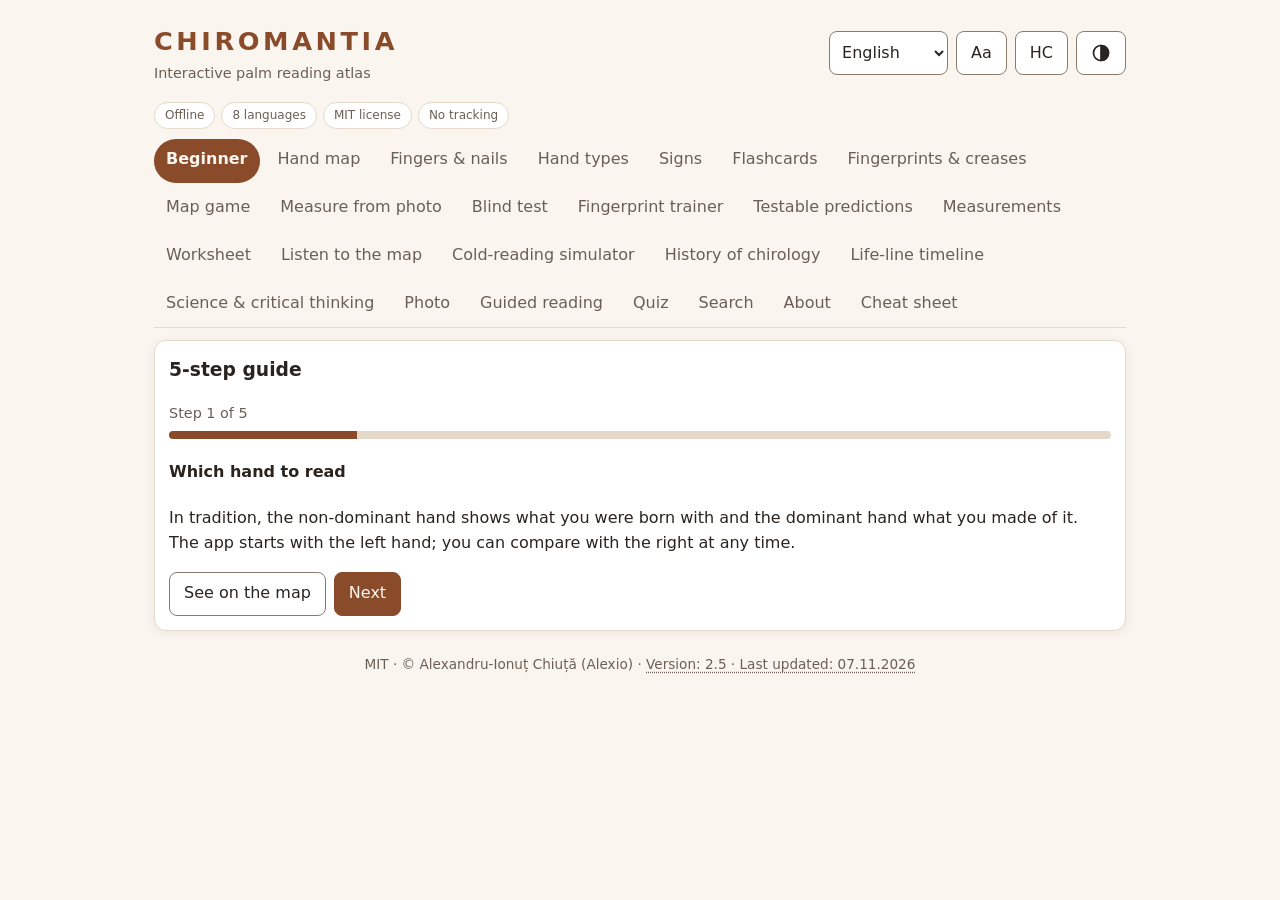
==== commit 81dce369: "Compatibilitate cu browsere mai vechi (ES2017) și rezerve fff-kit 1.8.0 - Pagini: `chiromantia.html`" ====
--- a/chiromantia.html
+++ b/chiromantia.html
@@ -1,23 +1,23 @@
 <!DOCTYPE html>
-<html lang="ro" data-fff-hash="0c8ca7e341ea104d01a0b1cea757efe938c69d4a188f522b26a94a9f9ed76f30">
+<html lang="ro" data-fff-hash="236697f479385ac5dc86740b6fe8a9cadd43f2552503ea6a90527ae967f4f229">
 <head>
 <meta charset="utf-8">
 <!--fff:kit:start v=1 modules=core,store,dialog,label,bundle-->
 <meta name="fff-app" content="chiromantia">
 <meta name="fff-modules" content="core,store,dialog,label,bundle">
 <style id="fff-style">/* fff-kit · stil comun (prefix fff-). Nu modifică stilul aplicației gazdă. */
-[data-fff-label]{cursor:pointer;text-decoration:underline dotted;text-underline-offset:3px}
+[data-fff-label]{cursor:pointer;text-decoration:underline;text-decoration:underline dotted;text-underline-offset:3px}
 [data-fff-label]:focus-visible{outline:2px solid currentColor;outline-offset:2px;border-radius:3px}
 #app-version[data-fff-label]{box-sizing:border-box;min-height:24px;min-width:24px}
 #app-version[data-fff-label][data-fff-inl]{display:inline-flex;align-items:center;vertical-align:middle}
 #app-version[data-fff-label][data-fff-fs],#app-version[data-fff-label] [data-fff-fs]{font-size:12px!important}
 .fff-dlg{--_bg:var(--fff-bg,#fff);--_fg:var(--fff-fg,#1b1b1f);--_mut:var(--fff-muted,#4a4d57);--_line:var(--fff-line,#c4c7d0);--_btn:var(--fff-btn,#eef0f4);--_pri:var(--fff-accent,#0b57d0);--_prif:var(--fff-accent-fg,#fff);--_bad:var(--fff-bad,#b3261e);--_ok:var(--fff-ok,#146c2e);--_note:#fff1c9;--_notef:#3d2e00;
-  box-sizing:border-box;width:min(42rem,calc(100vw - 2rem));max-width:calc(100vw - 2rem);max-height:calc(100vh - 2rem);max-height:calc(100dvh - 2rem);margin:auto;padding:0;overflow:auto;
+  box-sizing:border-box;width:42rem;width:min(42rem,calc(100vw - 2rem));max-width:calc(100vw - 2rem);max-height:calc(100vh - 2rem);max-height:calc(100dvh - 2rem);margin:auto;padding:0;overflow:auto;
   border:1px solid var(--_line);border-radius:12px;background:var(--_bg);color:var(--_fg);font:14px/1.5 var(--fff-font,system-ui,-apple-system,"Segoe UI",Roboto,sans-serif);text-align:left;box-shadow:0 12px 40px rgba(0,0,0,.35)}
 .fff-dlg.fff-dark{--_bg:var(--fff-bg,#1e1f24);--_fg:var(--fff-fg,#ececf1);--_mut:var(--fff-muted,#b7bbc7);--_line:var(--fff-line,#4a4d57);--_btn:var(--fff-btn,#2c2e36);--_pri:var(--fff-accent,#a8c7fa);--_prif:var(--fff-accent-fg,#062e6f);--_bad:var(--fff-bad,#f2b8b5);--_ok:var(--fff-ok,#8fd9a0);--_note:#3b3118;--_notef:#f6e3a6;color-scheme:dark}
 @media (prefers-color-scheme:dark){.fff-dlg:not(.fff-light){--_bg:var(--fff-bg,#1e1f24);--_fg:var(--fff-fg,#ececf1);--_mut:var(--fff-muted,#b7bbc7);--_line:var(--fff-line,#4a4d57);--_btn:var(--fff-btn,#2c2e36);--_pri:var(--fff-accent,#a8c7fa);--_prif:var(--fff-accent-fg,#062e6f);--_bad:var(--fff-bad,#f2b8b5);--_ok:var(--fff-ok,#8fd9a0);--_note:#3b3118;--_notef:#f6e3a6;color-scheme:dark}}
 .fff-dlg::backdrop{background:rgba(0,0,0,.55)}
-.fff-dlg-sm{width:min(26rem,calc(100vw - 2rem))}
+.fff-dlg-sm{width:26rem;width:min(26rem,calc(100vw - 2rem))}
 .fff-dlg *,.fff-dlg *::before,.fff-dlg *::after{box-sizing:border-box}
 .fff-dlg .fff-in{padding:16px 20px 20px}
 .fff-dlg .fff-hd{display:flex;align-items:center;justify-content:space-between;gap:12px;margin:0 0 8px}
@@ -29,7 +29,7 @@
 .fff-dlg .fff-sm{font-size:.85rem}
 .fff-dlg .fff-lead{font-size:1.05rem}
 .fff-dlg .fff-sec{border-top:1px solid var(--_line);padding-top:12px;margin-top:12px}
-.fff-dlg .fff-mono{font-family:ui-monospace,SFMono-Regular,Menlo,Consolas,monospace;font-size:.85rem;overflow-wrap:anywhere}
+.fff-dlg .fff-mono{font-family:ui-monospace,SFMono-Regular,Menlo,Consolas,monospace;font-size:.85rem;overflow-wrap:break-word;overflow-wrap:anywhere}
 .fff-dlg .fff-break{word-break:break-all}
 .fff-dlg code{background:none;border:0;padding:0;color:inherit}
 .fff-dlg .fff-list{margin:0 0 8px;padding-left:1.2rem;list-style:disc}
@@ -41,7 +41,7 @@
 .fff-dlg .fff-sr{position:absolute;width:1px;height:1px;margin:-1px;padding:0;overflow:hidden;clip:rect(0 0 0 0);white-space:nowrap;border:0}
 .fff-dlg .fff-row{display:flex;flex-wrap:wrap;gap:8px;margin:0 0 8px}
 .fff-dlg .fff-end{justify-content:flex-end}
-.fff-dlg .fff-btn{appearance:none;min-height:36px;min-width:36px;padding:6px 14px;border:1px solid var(--_line);border-radius:8px;background:var(--_btn);color:var(--_fg);font:inherit;font-weight:600;cursor:pointer;text-transform:none;letter-spacing:0;box-shadow:none}
+.fff-dlg .fff-btn{-webkit-appearance:none;-moz-appearance:none;appearance:none;min-height:36px;min-width:36px;padding:6px 14px;border:1px solid var(--_line);border-radius:8px;background:var(--_btn);color:var(--_fg);font:inherit;font-weight:600;cursor:pointer;text-transform:none;letter-spacing:0;box-shadow:none}
 .fff-dlg .fff-btn:hover{border-color:var(--_fg)}
 .fff-dlg .fff-btn:focus-visible,.fff-dlg .fff-input:focus-visible,.fff-dlg summary:focus-visible,.fff-dlg .fff-pre:focus-visible{outline:2px solid var(--_fg);outline-offset:2px}
 .fff-dlg .fff-primary{background:var(--_pri);color:var(--_prif);border-color:transparent}
@@ -61,8 +61,8 @@
 .fff-dlg .fff-det summary{cursor:pointer;font-weight:600;min-height:24px}
 .fff-dlg .fff-pre{margin:6px 0 0;padding:8px 10px;overflow:auto;white-space:pre-wrap;word-break:break-all;border:1px solid var(--_line);border-radius:6px;background:var(--_btn);color:var(--_fg)}
 .fff-dlg .fff-foot{border-top:1px solid var(--_line);margin-top:12px;padding-top:10px}
-.fff-dlg .fff-msg{font-size:1rem;margin-bottom:14px;white-space:pre-line;overflow-wrap:anywhere}
-.fff-chip{appearance:none;background:none;border:1px dotted currentColor;border-radius:6px;color:inherit;font:inherit;font-size:.85em;cursor:pointer;min-height:24px;min-width:24px;padding:0 8px}
+.fff-dlg .fff-msg{font-size:1rem;margin-bottom:14px;white-space:pre-line;overflow-wrap:break-word;overflow-wrap:anywhere}
+.fff-chip{-webkit-appearance:none;-moz-appearance:none;appearance:none;background:none;border:1px dotted currentColor;border-radius:6px;color:inherit;font:inherit;font-size:.85em;cursor:pointer;min-height:24px;min-width:24px;padding:0 8px}
 .fff-chip{font-size:max(12px,.85em)}
 .fff-chip:focus-visible{outline:2px solid currentColor;outline-offset:2px}
 @media (pointer:coarse){.fff-dlg .fff-btn,.fff-dlg .fff-input{min-height:44px}.fff-dlg .fff-btn{min-width:44px}.fff-dlg .fff-det summary{min-height:44px}}
@@ -72,21 +72,723 @@
 .fff-dlg .fff-ta{resize:vertical;min-height:4.5em}
 .fff-dlg textarea.fff-input{font:inherit}
 .fff-toasts{--_tbg:var(--fff-toast-bg,#2b2d33);--_tfg:var(--fff-toast-fg,#f4f4f7);--_tac:var(--fff-toast-accent,#a8c7fa);
-  position:fixed;inset:auto 0 0 0;margin:0;padding:0 16px 16px;border:0;background:transparent;overflow:visible;z-index:2147483000;pointer-events:none;display:flex;flex-direction:column;align-items:center;gap:8px;font:14px/1.45 var(--fff-font,system-ui,-apple-system,"Segoe UI",Roboto,sans-serif);color:var(--_tfg);box-sizing:border-box}
+  position:fixed;top:auto;right:0;bottom:0;left:0;inset:auto 0 0 0;margin:0;padding:0 16px 16px;border:0;background:transparent;overflow:visible;z-index:2147483000;pointer-events:none;display:flex;flex-direction:column;align-items:center;gap:8px;font:14px/1.45 var(--fff-font,system-ui,-apple-system,"Segoe UI",Roboto,sans-serif);color:var(--_tfg);box-sizing:border-box}
 .fff-toasts *{box-sizing:border-box}
 .fff-toast-reg{display:flex;flex-direction:column;align-items:center;gap:8px;width:100%}
 .fff-toast-reg:empty{display:none}
-.fff-toast{pointer-events:auto;display:flex;align-items:center;gap:10px;max-width:min(34rem,100%);padding:10px 12px 10px 14px;border-radius:10px;background:var(--_tbg);color:var(--_tfg);border:1px solid rgba(255,255,255,.18);border-left:6px solid #a8c7fa;box-shadow:0 6px 24px rgba(0,0,0,.4)}
+.fff-toast{pointer-events:auto;display:flex;align-items:center;gap:10px;max-width:34rem;max-width:min(34rem,100%);padding:10px 12px 10px 14px;border-radius:10px;background:var(--_tbg);color:var(--_tfg);border:1px solid rgba(255,255,255,.18);border-left:6px solid #a8c7fa;box-shadow:0 6px 24px rgba(0,0,0,.4)}
 .fff-toast-success{border-left-color:#81c995}.fff-toast-warning{border-left-color:#fdd663}.fff-toast-error{border-left-color:#f28b82}
-.fff-toast-msg{flex:1 1 auto;min-width:0;overflow-wrap:anywhere;white-space:pre-line}
+.fff-toast-msg{flex:1 1 auto;min-width:0;overflow-wrap:break-word;overflow-wrap:anywhere;white-space:pre-line}
 .fff-toast .fff-sr{position:absolute;width:1px;height:1px;margin:-1px;padding:0;overflow:hidden;clip:rect(0 0 0 0);white-space:nowrap;border:0}
-.fff-toast .fff-btn{appearance:none;min-height:32px;min-width:32px;padding:2px 10px;border:1px solid rgba(255,255,255,.35);border-radius:8px;background:transparent;color:var(--_tac);font:inherit;font-weight:600;cursor:pointer}
+.fff-toast .fff-btn{-webkit-appearance:none;-moz-appearance:none;appearance:none;min-height:40px;min-width:40px;padding:2px 10px;border:1px solid rgba(255,255,255,.35);border-radius:8px;background:transparent;color:var(--_tac);font:inherit;font-weight:600;cursor:pointer}
 .fff-toast .fff-toast-x{font-size:1.3rem;line-height:1;color:var(--_tfg);padding:0 8px}
 .fff-toast .fff-btn:focus-visible{outline:2px solid var(--_tfg);outline-offset:2px}
 @media (pointer:coarse){.fff-toast .fff-btn{min-height:44px;min-width:44px}}
 @media (prefers-reduced-motion:no-preference){.fff-toast{animation:fff-tin .16s ease-out}@keyframes fff-tin{from{transform:translateY(8px);opacity:0}to{transform:none;opacity:1}}}
-@media (prefers-reduced-motion:reduce){.fff-toast{animation:none!important}}</style>
-<script id="fff-kit">/* fff-kit 1.2.0 */
+@media (prefers-reduced-motion:reduce){.fff-toast{animation:none!important}}
+
+/* ---- rezerve pentru browsere vechi: clasele sunt puse pe <html> de compat.js ---- */
+html.fff-no-dialog dialog:not([open]){display:none}
+html.fff-no-dialog .fff-toasts{z-index:2147483647}
+html.fff-no-flexgap .fff-dlg .fff-hd>*+*{margin-left:12px}
+html.fff-no-flexgap .fff-dlg .fff-row>*{margin:0 8px 8px 0}
+html.fff-no-flexgap .fff-dlg .fff-row{margin:0 -8px 0 0}
+html.fff-no-flexgap .fff-dlg .fff-field>*+*{margin-top:2px}
+html.fff-no-flexgap .fff-toasts>*+*,html.fff-no-flexgap .fff-toast-reg>*+*{margin-top:8px}
+html.fff-no-flexgap .fff-toast>*+*{margin-left:10px}</style>
+<script id="fff-compat">/* fff-compat 1.8.0 — ES5, rulează înaintea kitului */
+/* fff-kit · compat — strat de compatibilitate cu browsere mai vechi.
+ * ES5 pur (fără let/const/săgeți/șabloane, fără sintaxă nouă): rulează ca script separat, ÎNAINTEA restului kitului, ca să poată
+ * semnala problema și în browsere care nu pot rula kitul. Fără rețea, fără eval/new Function, fără stiluri inline (doar CSSOM).
+ * Prag garantat (verificat în CI, vezi tools/compat/compat.config.json): Chrome/Edge 55+, Firefox 52+, Safari/iOS 10.1+ (sintaxă ES2017).
+ * Ce face:
+ *   1. rezerve (polyfill) pentru API-uri lipsă, definite DOAR dacă lipsesc: Object.entries/values/fromEntries, padStart/padEnd, trimStart/trimEnd,
+ *      replaceAll, matchAll, at, flat/flatMap, findLast, Promise.finally/allSettled/any, structuredClone, queueMicrotask, requestIdleCallback,
+ *      globalThis, crypto.randomUUID, AbortController, MediaQueryList.addEventListener, replaceChildren, toggleAttribute, Blob.arrayBuffer/text,
+ *      canvas.toBlob, ctx.roundRect, scrollTo/scrollBy/scrollIntoView cu opțiuni, navigator.clipboard (execCommand), IntersectionObserver/ResizeObserver;
+ *   2. <dialog>: show/showModal/close + atributul open când elementul nu există nativ (stilurile: clasa html.fff-no-dialog);
+ *   3. FFF.compat.rx(sursa, flaguri[, rezervă]): RegExp construit la rulare — proprietăți Unicode \p{…}, steagul s, lookbehind (emulat) și rezervă;
+ *   4. FFF.compat.imp(url): import() dinamic fără sintaxă nouă în scriptul clasic (printr-un mic script type=module, ignorat de browserele vechi);
+ *   5. avertisment tradus (8 limbi) dacă lipsesc elemente de bază (Promise, Symbol, Map, Set, Object.assign, Array.from, variabile CSS);
+ *   6. clase pe <html> pentru stiluri de rezervă: fff-no-dialog, fff-oldsel (fără :where/:not(listă)), fff-no-flexgap (fără gap în flex). */
+(function (w, d) {
+  'use strict';
+  var F = (w.FFF = w.FFF || {});
+  var C = (F.compat = F.compat || {});
+  if (C.ready) return;
+  C.ready = true;
+  C.version = '1.8.0';
+  C.floor = {chrome: 55, firefox: 52, safari: 10.1, ecma: 2017};
+  C.has = {};
+  var OP = Object.prototype, hasOwn = OP.hasOwnProperty, H = d.documentElement;
+  var MaxU32 = 4294967295;
+
+  function def(o, k, v) {
+    if (!o) return;
+    var cur; try { cur = o[k]; } catch (e) { cur = undefined; }
+    if (cur !== undefined) return;
+    try { Object.defineProperty(o, k, {value: v, writable: true, configurable: true}); } catch (e1) { try { o[k] = v; } catch (e2) { /* ignorat */ } }
+  }
+  function addCls(c) { if ((' ' + H.className + ' ').indexOf(' ' + c + ' ') < 0) H.className += (H.className ? ' ' : '') + c; }
+  function onReady(fn) { if (d.readyState === 'loading') d.addEventListener('DOMContentLoaded', fn); else fn(); }
+  function isNode(x) { return !!x && typeof x === 'object' && typeof x.nodeType === 'number'; }
+
+  /* ---------- 1. Verificare minimă + mesaj ---------- */
+  var miss = [];
+  if (!w.Promise) miss.push('Promise');
+  if (!w.Symbol) miss.push('Symbol');
+  if (!(w.Map && w.Set && w.WeakMap)) miss.push('Map/Set');
+  if (!Object.assign) miss.push('Object.assign');
+  if (!Array.from) miss.push('Array.from');
+  if (!(String.prototype.startsWith && Array.prototype.find)) miss.push('ES2015');
+  if (!(w.CSS && w.CSS.supports && w.CSS.supports('--a', '0'))) miss.push('CSS variables');
+  if (!(d.querySelector && w.addEventListener && w.JSON)) miss.push('DOM');
+  C.missing = miss; C.tooOld = miss.length > 0;
+
+  var MSG = {
+    ro: ['Browserul dumneavoastră este prea vechi pentru această aplicație (lipsesc: %). Unele funcții pot să nu meargă. Actualizați browserul sau deschideți pagina într-un browser recent (Firefox, Chrome, Edge, Safari).', 'Am înțeles', 'Această funcție necesită % și nu e disponibilă în acest browser.'],
+    en: ['Your browser is too old for this app (missing: %). Some features may not work. Update your browser or open this page in a recent one (Firefox, Chrome, Edge, Safari).', 'Dismiss', 'This feature needs % and it is not available in this browser.'],
+    fr: ['Votre navigateur est trop ancien pour cette application (manque : %). Certaines fonctions peuvent ne pas marcher. Mettez-le à jour ou ouvrez la page dans un navigateur récent (Firefox, Chrome, Edge, Safari).', 'Fermer', 'Cette fonction nécessite % et n’est pas disponible dans ce navigateur.'],
+    it: ['Il browser è troppo vecchio per questa applicazione (mancano: %). Alcune funzioni potrebbero non funzionare. Aggiornalo o apri la pagina in un browser recente (Firefox, Chrome, Edge, Safari).', 'Chiudi', 'Questa funzione richiede % e non è disponibile in questo browser.'],
+    es: ['Su navegador es demasiado antiguo para esta aplicación (faltan: %). Algunas funciones pueden no funcionar. Actualícelo o abra la página en un navegador reciente (Firefox, Chrome, Edge, Safari).', 'Cerrar', 'Esta función requiere % y no está disponible en este navegador.'],
+    pt: ['O seu navegador é demasiado antigo para esta aplicação (em falta: %). Algumas funções podem não funcionar. Atualize-o ou abra a página num navegador recente (Firefox, Chrome, Edge, Safari).', 'Fechar', 'Esta função requer % e não está disponível neste navegador.'],
+    de: ['Ihr Browser ist für diese Anwendung zu alt (es fehlt: %). Einige Funktionen funktionieren eventuell nicht. Aktualisieren Sie den Browser oder öffnen Sie die Seite in einem aktuellen Browser (Firefox, Chrome, Edge, Safari).', 'Schließen', 'Diese Funktion benötigt % und ist in diesem Browser nicht verfügbar.'],
+    hu: ['A böngészője túl régi ehhez az alkalmazáshoz (hiányzik: %). Egyes funkciók nem működhetnek. Frissítse a böngészőt, vagy nyissa meg az oldalt egy újabb böngészőben (Firefox, Chrome, Edge, Safari).', 'Bezár', 'Ehhez a funkcióhoz % szükséges, és ez a böngésző nem támogatja.']
+  };
+  function pickLang() {
+    var l = '';
+    try { l = (H.getAttribute('lang') || (w.navigator && (w.navigator.language || w.navigator.userLanguage)) || 'en'); } catch (e) { l = 'en'; }
+    l = String(l).slice(0, 2).toLowerCase();
+    return MSG[l] ? l : 'en';
+  }
+  var shown = {};
+  function banner(kind, text) {
+    if (shown[kind]) return; shown[kind] = true;
+    onReady(function () {
+      if (!d.body) return;
+      var L = MSG[pickLang()];
+      var box = d.createElement('div'), p = d.createElement('p'), b = d.createElement('button'), s;
+      box.setAttribute('role', 'status'); box.setAttribute('data-fff-compat', kind);
+      s = box.style; s.position = 'fixed'; s.left = '0'; s.right = '0'; s.bottom = '0'; s.zIndex = '2147483646'; s.boxSizing = 'border-box';
+      s.padding = '10px 14px'; s.background = '#fff4c2'; s.color = '#1b1b1f'; s.borderTop = '2px solid #8a6d00';
+      s.font = '14px/1.45 Arial,Helvetica,sans-serif'; s.textAlign = 'left';
+      p.style.margin = '0 0 6px'; p.appendChild(d.createTextNode(text));
+      b.type = 'button'; b.appendChild(d.createTextNode(L[1]));
+      s = b.style; s.font = 'inherit'; s.padding = '6px 12px'; s.minHeight = '32px'; s.cursor = 'pointer';
+      b.onclick = function () { if (box.parentNode) box.parentNode.removeChild(box); };
+      box.appendChild(p); box.appendChild(b); d.body.appendChild(box);
+    });
+  }
+  /** Afișează (o dată) că o funcție are nevoie de ceva ce browserul nu are. need('BigInt') → true dacă lipsește. */
+  C.need = function (name, present) {
+    var ok = present === undefined ? (typeof w[name] !== 'undefined') : !!present;
+    if (!ok) banner('need-' + name, MSG[pickLang()][2].replace('%', name));
+    return !ok;
+  };
+  if (C.tooOld) { addCls('fff-too-old'); banner('old', MSG[pickLang()][0].replace('%', miss.join(', '))); }
+  if (C.tooOld) return;   // restul stratului presupune un minim ES2015; fără el nu are rost să continuăm
+
+  /* ---------- 2. Rezerve pentru API-uri ---------- */
+  function repeatTo(str, n) { var r = ''; while (r.length < n) r += str; return r.slice(0, n); }
+  function sub(rep, m, pos, str) {
+    return rep.replace(/\$([$&`']|\d\d?)/g, function (x, c) {
+      if (c === '$') return '$'; if (c === '&') return m; if (c === '`') return str.slice(0, pos); if (c === "'") return str.slice(pos + m.length);
+      return x;
+    });
+  }
+  def(Object, 'entries', function (o) { var k = Object.keys(o), i = k.length, r = new Array(i); while (i--) r[i] = [k[i], o[k[i]]]; return r; });
+  def(Object, 'values', function (o) { var k = Object.keys(o), i = k.length, r = new Array(i); while (i--) r[i] = o[k[i]]; return r; });
+  def(Object, 'fromEntries', function (it) { var o = {}, a = Array.from(it), i; for (i = 0; i < a.length; i++) o[a[i][0]] = a[i][1]; return o; });
+  def(Object, 'hasOwn', function (o, k) { return hasOwn.call(Object(o), k); });
+  def(Object, 'getOwnPropertyDescriptors', function (o) { var r = {}; Object.getOwnPropertyNames(o).concat(Object.getOwnPropertySymbols ? Object.getOwnPropertySymbols(o) : []).forEach(function (k) { r[k] = Object.getOwnPropertyDescriptor(o, k); }); return r; });
+  def(String.prototype, 'padStart', function (n, s) { var t = String(this); n = n >>> 0; s = s === undefined ? ' ' : String(s); if (t.length >= n || !s) return t; return repeatTo(s, n - t.length) + t; });
+  def(String.prototype, 'padEnd', function (n, s) { var t = String(this); n = n >>> 0; s = s === undefined ? ' ' : String(s); if (t.length >= n || !s) return t; return t + repeatTo(s, n - t.length); });
+  def(String.prototype, 'trimStart', function () { return String(this).replace(/^[\s﻿\xA0]+/, ''); });
+  def(String.prototype, 'trimEnd', function () { return String(this).replace(/[\s﻿\xA0]+$/, ''); });
+  def(String.prototype, 'at', function (i) { var s = String(this), n = Math.trunc(i) || 0; if (n < 0) n += s.length; return n < 0 || n >= s.length ? undefined : s.charAt(n); });
+  def(String.prototype, 'replaceAll', function (a, b) {
+    var s = String(this), from, out = '', last = 0, pos = 0, i, fn = typeof b === 'function';
+    if (a instanceof RegExp) { if (!a.global) throw new TypeError('replaceAll must be called with a global RegExp'); return s.replace(a, b); }
+    from = String(a); if (!fn) b = String(b);
+    for (;;) {
+      if (pos > s.length) break;
+      i = s.indexOf(from, pos);
+      if (i === -1) break;
+      out += s.slice(last, i) + (fn ? String(b(from, i, s)) : sub(b, from, i, s));
+      last = i + from.length; pos = i + (from.length || 1);
+    }
+    return out + s.slice(last);
+  });
+  def(String.prototype, 'matchAll', function (re) {
+    var s = String(this), r, out = [], m;
+    if (re instanceof RegExp) { if (!re.global) throw new TypeError('matchAll must be called with a global RegExp'); r = new RegExp(re.source, re.flags); r.lastIndex = re.lastIndex; } else r = new RegExp(re, 'g');
+    while ((m = r.exec(s))) { out.push(m); if (m[0] === '') r.lastIndex++; }
+    return out[Symbol.iterator]();
+  });
+  function flatten(a, depth, out) { var i, v; for (i = 0; i < a.length; i++) { if (!(i in a)) continue; v = a[i]; if (depth > 0 && Array.isArray(v)) flatten(v, depth - 1, out); else out.push(v); } return out; }
+  def(Array.prototype, 'flat', function (dp) { return flatten(this, dp === undefined ? 1 : Math.floor(dp), []); });
+  def(Array.prototype, 'flatMap', function (fn, t) { return flatten(Array.prototype.map.call(this, fn, t), 1, []); });
+  def(Array.prototype, 'at', function (i) { var n = Math.trunc(i) || 0; if (n < 0) n += this.length; return n < 0 || n >= this.length ? undefined : this[n]; });
+  def(Array.prototype, 'findLast', function (fn, t) { for (var i = this.length - 1; i >= 0; i--) if (fn.call(t, this[i], i, this)) return this[i]; return undefined; });
+  def(Array.prototype, 'findLastIndex', function (fn, t) { for (var i = this.length - 1; i >= 0; i--) if (fn.call(t, this[i], i, this)) return i; return -1; });
+  var PP = w.Promise.prototype;
+  def(PP, 'finally', function (f) {
+    var P = this.constructor || w.Promise;
+    if (typeof f !== 'function') return this.then(f, f);
+    return this.then(function (v) { return P.resolve(f()).then(function () { return v; }); }, function (e) { return P.resolve(f()).then(function () { throw e; }); });
+  });
+  def(w.Promise, 'allSettled', function (it) {
+    return w.Promise.all(Array.from(it, function (p) { return w.Promise.resolve(p).then(function (v) { return {status: 'fulfilled', value: v}; }, function (e) { return {status: 'rejected', reason: e}; }); }));
+  });
+  def(w.Promise, 'any', function (it) {
+    return new w.Promise(function (res, rej) {
+      var arr = Array.from(it), errs = [], n = 0, er;
+      function fail() { er = new Error('All promises were rejected'); er.name = 'AggregateError'; er.errors = errs; rej(er); }
+      if (!arr.length) return fail();
+      arr.forEach(function (p, i) { w.Promise.resolve(p).then(res, function (e) { errs[i] = e; if (++n === arr.length) fail(); }); });
+    });
+  });
+  def(w, 'globalThis', w);
+  def(w, 'queueMicrotask', function (fn) { w.Promise.resolve().then(fn).catch(function (e) { setTimeout(function () { throw e; }, 0); }); });
+  def(w, 'requestIdleCallback', function (cb) { var t = Date.now(); return setTimeout(function () { cb({didTimeout: false, timeRemaining: function () { return Math.max(0, 50 - (Date.now() - t)); }}); }, 1); });
+  def(w, 'cancelIdleCallback', function (id) { clearTimeout(id); });
+  if (w.crypto && w.crypto.getRandomValues) def(w.crypto, 'randomUUID', function () {
+    var b = new Uint8Array(16), h = '', i; w.crypto.getRandomValues(b); b[6] = (b[6] & 15) | 64; b[8] = (b[8] & 63) | 128;
+    for (i = 0; i < 16; i++) { h += (b[i] < 16 ? '0' : '') + b[i].toString(16); if (i === 3 || i === 5 || i === 7 || i === 9) h += '-'; }
+    return h;
+  });
+
+  function dce(msg) { try { return new w.DOMException(msg, 'DataCloneError'); } catch (e) { var er = new Error(msg); er.name = 'DataCloneError'; return er; } }
+  function sclone(v, seen) {
+    var t, r, i, keys;
+    if (v === null || typeof v !== 'object') { if (typeof v === 'function' || typeof v === 'symbol') throw dce('el nu poate fi clonat'); return v; }
+    if (seen.has(v)) return seen.get(v);
+    t = OP.toString.call(v);
+    if (t === '[object Date]') return new Date(v.getTime());
+    if (t === '[object RegExp]') { r = new RegExp(v.source, v.flags); r.lastIndex = v.lastIndex; return r; }
+    if (typeof w.ArrayBuffer !== 'undefined' && v instanceof w.ArrayBuffer) return v.slice(0);
+    if (w.ArrayBuffer && w.ArrayBuffer.isView && w.ArrayBuffer.isView(v)) {
+      if (t === '[object DataView]') return new w.DataView(v.buffer.slice(v.byteOffset, v.byteOffset + v.byteLength));
+      return new v.constructor(v);
+    }
+    if (w.Map && v instanceof w.Map) { r = new w.Map(); seen.set(v, r); v.forEach(function (x, k) { r.set(sclone(k, seen), sclone(x, seen)); }); return r; }
+    if (w.Set && v instanceof w.Set) { r = new w.Set(); seen.set(v, r); v.forEach(function (x) { r.add(sclone(x, seen)); }); return r; }
+    if (Array.isArray(v)) { r = new Array(v.length); seen.set(v, r); for (i = 0; i < v.length; i++) if (i in v) r[i] = sclone(v[i], seen); return r; }
+    if (w.Blob && v instanceof w.Blob) return v;
+    if (isNode(v) || t === '[object Function]' || t === '[object Promise]' || t === '[object WeakMap]' || t === '[object WeakSet]') throw dce('el nu poate fi clonat');
+    r = {}; seen.set(v, r); keys = Object.keys(v);
+    for (i = 0; i < keys.length; i++) r[keys[i]] = sclone(v[keys[i]], seen);
+    return r;
+  }
+  def(w, 'structuredClone', function (v) { return sclone(v, new w.Map()); });
+
+  if (!w.AbortController) {
+    var AS = function () { this.aborted = false; this.reason = undefined; this.onabort = null; this._l = []; };
+    AS.prototype.addEventListener = function (t, fn) { if (t === 'abort' && this._l.indexOf(fn) < 0) this._l.push(fn); };
+    AS.prototype.removeEventListener = function (t, fn) { var i = this._l.indexOf(fn); if (i >= 0) this._l.splice(i, 1); };
+    AS.prototype.throwIfAborted = function () { if (this.aborted) throw this.reason; };
+    w.AbortSignal = w.AbortSignal || AS;
+    w.AbortController = function () { this.signal = new AS(); };
+    w.AbortController.prototype.abort = function (reason) {
+      var s = this.signal, ev; if (s.aborted) return;
+      s.aborted = true;
+      if (reason === undefined) { reason = new Error('The operation was aborted.'); reason.name = 'AbortError'; }
+      s.reason = reason; ev = {type: 'abort', target: s};
+      if (typeof s.onabort === 'function') s.onabort(ev);
+      s._l.slice().forEach(function (f) { f.call(s, ev); });
+    };
+  }
+  if (w.MediaQueryList && !w.MediaQueryList.prototype.addEventListener) {
+    w.MediaQueryList.prototype.addEventListener = function (t, fn) { if (t === 'change') this.addListener(fn); };
+    w.MediaQueryList.prototype.removeEventListener = function (t, fn) { if (t === 'change') this.removeListener(fn); };
+  }
+  function replaceChildren() {
+    var n, a = arguments, i;
+    while ((n = this.firstChild)) this.removeChild(n);
+    for (i = 0; i < a.length; i++) this.appendChild(isNode(a[i]) ? a[i] : d.createTextNode(String(a[i])));
+  }
+  ['Element', 'Document', 'DocumentFragment'].forEach(function (n) { if (w[n]) def(w[n].prototype, 'replaceChildren', replaceChildren); });
+  if (w.Element) def(w.Element.prototype, 'toggleAttribute', function (n, force) {
+    var has = this.hasAttribute(n), want = force === undefined ? !has : !!force;
+    if (want && !has) this.setAttribute(n, ''); else if (!want && has) this.removeAttribute(n);
+    return want;
+  });
+  if (w.Blob && w.FileReader) {
+    def(w.Blob.prototype, 'arrayBuffer', function () { var b = this; return new w.Promise(function (res, rej) { var r = new w.FileReader(); r.onload = function () { res(r.result); }; r.onerror = function () { rej(r.error); }; r.readAsArrayBuffer(b); }); });
+    def(w.Blob.prototype, 'text', function () { var b = this; return new w.Promise(function (res, rej) { var r = new w.FileReader(); r.onload = function () { res(r.result); }; r.onerror = function () { rej(r.error); }; r.readAsText(b); }); });
+  }
+  if (w.HTMLCanvasElement) def(w.HTMLCanvasElement.prototype, 'toBlob', function (cb, type, q) {
+    var c = this;
+    setTimeout(function () {
+      var url = c.toDataURL(type, q), parts = url.split(','), mime = (parts[0].match(/:(.*?);/) || [0, 'image/png'])[1], bin = w.atob(parts[1]), arr = new Uint8Array(bin.length), i;
+      for (i = 0; i < bin.length; i++) arr[i] = bin.charCodeAt(i);
+      cb(new w.Blob([arr], {type: mime}));
+    }, 0);
+  });
+  if (w.CanvasRenderingContext2D) def(w.CanvasRenderingContext2D.prototype, 'roundRect', function (x, y, wd, h, r) {
+    var tl, tr, br, bl, a, m;
+    function rad(v) { return typeof v === 'object' && v ? (v.x || 0) : (+v || 0); }
+    if (Array.isArray(r)) {
+      a = r.map(rad);
+      if (a.length === 1) tl = tr = br = bl = a[0]; else if (a.length === 2) { tl = br = a[0]; tr = bl = a[1]; } else if (a.length === 3) { tl = a[0]; tr = bl = a[1]; br = a[2]; } else { tl = a[0]; tr = a[1]; br = a[2]; bl = a[3]; }
+    } else tl = tr = br = bl = rad(r);
+    if (wd < 0) { x += wd; wd = -wd; } if (h < 0) { y += h; h = -h; }
+    m = Math.min(wd, h) / 2; tl = Math.min(tl, m); tr = Math.min(tr, m); br = Math.min(br, m); bl = Math.min(bl, m);
+    this.moveTo(x + tl, y); this.lineTo(x + wd - tr, y); this.arcTo(x + wd, y, x + wd, y + tr, tr);
+    this.lineTo(x + wd, y + h - br); this.arcTo(x + wd, y + h, x + wd - br, y + h, br);
+    this.lineTo(x + bl, y + h); this.arcTo(x, y + h, x, y + h - bl, bl);
+    this.lineTo(x, y + tl); this.arcTo(x, y, x + tl, y, tl); this.closePath();
+  });
+  if (w.navigator && !w.navigator.clipboard) {
+    try {
+      Object.defineProperty(w.navigator, 'clipboard', {configurable: true, value: {
+        writeText: function (t) {
+          return new w.Promise(function (res, rej) {
+            var ta = d.createElement('textarea'), prev = d.activeElement, ok = false, s = ta.style;
+            ta.value = String(t); ta.setAttribute('readonly', ''); s.position = 'fixed'; s.top = '0'; s.left = '0'; s.opacity = '0';
+            d.body.appendChild(ta); ta.focus(); ta.select();
+            try { ta.setSelectionRange(0, ta.value.length); } catch (e1) { /* ignorat */ }
+            try { ok = d.execCommand('copy'); } catch (e2) { ok = false; }
+            d.body.removeChild(ta);
+            if (prev && prev.focus) { try { prev.focus(); } catch (e3) { /* ignorat */ } }
+            if (ok) res(); else rej(new Error('copierea a eșuat'));
+          });
+        },
+        readText: function () { return w.Promise.reject(new Error('citirea clipboardului nu e disponibilă')); }
+      }});
+    } catch (eC) { /* ignorat */ }
+  }
+  if (!w.IntersectionObserver) {
+    w.IntersectionObserver = function (cb) { this._cb = cb; };
+    w.IntersectionObserver.prototype.observe = function (el) { var self = this; setTimeout(function () { self._cb([{target: el, isIntersecting: true, intersectionRatio: 1, boundingClientRect: el.getBoundingClientRect(), time: Date.now()}], self); }, 0); };
+    w.IntersectionObserver.prototype.unobserve = w.IntersectionObserver.prototype.disconnect = function () { /* nimic */ };
+    w.IntersectionObserver.prototype.takeRecords = function () { return []; };
+  }
+  if (!w.ResizeObserver) {
+    w.ResizeObserver = function (cb) { this._cb = cb; this._els = []; this._sz = []; this._t = 0; var self = this; this._f = function () { self._tick(); }; };
+    w.ResizeObserver.prototype._tick = function () {
+      var out = [], i, el, wd, h, s;
+      for (i = 0; i < this._els.length; i++) {
+        el = this._els[i]; wd = el.clientWidth; h = el.clientHeight; s = this._sz[i];
+        if (!s || s[0] !== wd || s[1] !== h) { this._sz[i] = [wd, h]; out.push({target: el, contentRect: {x: 0, y: 0, top: 0, left: 0, width: wd, height: h, right: wd, bottom: h}}); }
+      }
+      if (out.length) this._cb(out, this);
+    };
+    w.ResizeObserver.prototype.observe = function (el) {
+      var self = this;
+      if (this._els.indexOf(el) >= 0) return;
+      this._els.push(el); this._sz.push(null);
+      if (this._els.length === 1) { w.addEventListener('resize', this._f); w.addEventListener('orientationchange', this._f); w.addEventListener('load', this._f); this._t = setInterval(this._f, 500); }
+      setTimeout(function () { self._tick(); }, 0);
+    };
+    w.ResizeObserver.prototype.unobserve = function (el) { var i = this._els.indexOf(el); if (i >= 0) { this._els.splice(i, 1); this._sz.splice(i, 1); } if (!this._els.length) this.disconnect(); };
+    w.ResizeObserver.prototype.disconnect = function () { w.removeEventListener('resize', this._f); w.removeEventListener('orientationchange', this._f); w.removeEventListener('load', this._f); clearInterval(this._t); this._els = []; this._sz = []; };
+  }
+  /* scrollTo/scrollBy/scrollIntoView cu obiect de opțiuni (Safari < 14 îl ignoră; „smooth” devine instant) */
+  (function () {
+    var EP = w.Element && w.Element.prototype, ES;
+    if (w.CSS && w.CSS.supports && w.CSS.supports('scroll-behavior', 'smooth')) return;
+    function fix(proto, name, isWin) {
+      var orig = proto[name];
+      proto[name] = function (a, b) {
+        var o, x, y, cx, cy;
+        if (a && typeof a === 'object') {
+          o = a; cx = isWin ? (w.pageXOffset || 0) : this.scrollLeft; cy = isWin ? (w.pageYOffset || 0) : this.scrollTop;
+          if (name === 'scrollBy') {
+            if (isWin) { if (orig) orig.call(this, o.left || 0, o.top || 0); return; }
+            this.scrollLeft = cx + (o.left || 0); this.scrollTop = cy + (o.top || 0); return;
+          }
+          x = o.left !== undefined ? o.left : cx; y = o.top !== undefined ? o.top : cy;
+          if (isWin) { if (orig) orig.call(this, x, y); return; }
+          this.scrollLeft = x; this.scrollTop = y; return;
+        }
+        if (orig) return orig.apply(this, arguments);
+        if (name === 'scrollBy') { this.scrollLeft += a || 0; this.scrollTop += b || 0; } else { this.scrollLeft = a || 0; this.scrollTop = b || 0; }
+      };
+    }
+    try { fix(w, 'scrollTo', true); fix(w, 'scrollBy', true); } catch (e1) { /* ignorat */ }
+    if (EP) {
+      try { fix(EP, 'scrollTo', false); fix(EP, 'scrollBy', false); } catch (e2) { /* ignorat */ }
+      ES = EP.scrollIntoView;
+      if (ES) EP.scrollIntoView = function (o) {
+        var r;
+        if (o && typeof o === 'object') {
+          if (o.block === 'center' && w.scrollTo) { r = this.getBoundingClientRect(); w.scrollTo(w.pageXOffset || 0, (w.pageYOffset || 0) + r.top + r.height / 2 - (w.innerHeight || H.clientHeight) / 2); return; }
+          return ES.call(this, o.block !== 'end' && o.block !== 'nearest');
+        }
+        return ES.apply(this, arguments);
+      };
+    }
+  })();
+
+  /* ---------- 3. <dialog> și clase pentru stiluri de rezervă ---------- */
+  if (!w.HTMLDialogElement) {
+    addCls('fff-no-dialog'); C.has.dialog = false;
+    (function () {
+      /* Firefox < 98, Safari/iOS < 15.4: elementul nu există. Ce replicăm: show/showModal/close, open, returnValue, evenimentele cancel (Esc) și close,
+         <form method="dialog"> (altfel butonul ar naviga pagina), fundal (div.fff-bd), blocarea clicurilor în afara dialogului modal, focus
+         în dialog și revenirea lui la închidere, centrare. Închis = ascuns prin CSS (kit.css: html.fff-no-dialog dialog:not([open])). */
+      var proto = (w.HTMLUnknownElement && w.HTMLUnknownElement.prototype) || w.HTMLElement.prototype;
+      var stack = [], loose = [], BASE = 2147483620, pending = null, mo = null;
+      function isDlg(el) { return !!el && el.nodeType === 1 && String(el.tagName).toUpperCase() === 'DIALOG'; }
+      function chk(el) { if (!isDlg(el)) throw new TypeError('Illegal invocation'); }
+      function fire(el, type, cancelable) {
+        var ev;
+        try { ev = new w.Event(type, {bubbles: false, cancelable: !!cancelable}); } catch (e) { ev = d.createEvent('Event'); ev.initEvent(type, false, !!cancelable); }
+        return el.dispatchEvent(ev);
+      }
+      function cs(el, k) { try { return w.getComputedStyle(el)[k]; } catch (e) { return ''; } }
+      function vis(el) { return !!(el.offsetWidth || el.offsetHeight || el.getClientRects().length); }
+      function focusables(el) {
+        var all = el.querySelectorAll('a[href],area[href],button,input,select,textarea,summary,[tabindex],[contenteditable=""],[contenteditable="true"],iframe'), out = [], i, e;
+        for (i = 0; i < all.length; i++) {
+          e = all[i];
+          if (e.disabled || e.getAttribute('tabindex') === '-1' || e.type === 'hidden' || e.hasAttribute('hidden') || !vis(e)) continue;
+          out.push(e);
+        }
+        return out;
+      }
+      /* centrare fără transform (nu se bate cu animațiile aplicației) și corectă sub zoom CSS: top/left 50% + margini negative din dimensiunea proprie */
+      function place(el) {
+        if (!el.hasAttribute('open') || el.__fffMode === 'own') return;
+        var s = el.style;
+        if (!el.__fffMode) {
+          var pos = cs(el, 'position');
+          if ((pos === 'fixed' || pos === 'absolute') && (cs(el, 'top') !== 'auto' || cs(el, 'bottom') !== 'auto')) { el.__fffMode = 'own'; return; }
+          el.__fffMode = 'auto'; s.position = 'fixed'; s.right = 'auto'; s.bottom = 'auto'; s.top = '50%'; s.left = '50%'; s.marginRight = '0'; s.marginBottom = '0';
+          if (cs(el, 'maxWidth') === 'none') s.maxWidth = 'calc(100% - 2em)';
+          if (cs(el, 'maxHeight') === 'none') s.maxHeight = 'calc(100% - 2em)';
+          if (cs(el, 'overflowY') === 'visible') s.overflow = 'auto';
+        }
+        s.marginLeft = '0'; s.marginTop = '0';
+        var ww = el.offsetWidth, hh = el.offsetHeight;
+        s.marginLeft = (-Math.round(ww / 2)) + 'px'; s.marginTop = (-Math.round(hh / 2)) + 'px';
+      }
+      function unplace(el) {
+        if (el.__fffMode === 'auto') {
+          var s = el.style, k = ['position', 'right', 'bottom', 'top', 'left', 'marginLeft', 'marginTop', 'marginRight', 'marginBottom', 'maxWidth', 'maxHeight', 'overflow', 'zIndex'], i;
+          for (i = 0; i < k.length; i++) s[k[i]] = '';
+        } else if (el.__fffMode === 'own') el.style.zIndex = '';
+        el.__fffMode = null;
+      }
+      function replaceAll() { var i; for (i = 0; i < stack.length; i++) place(stack[i]); for (i = 0; i < loose.length; i++) place(loose[i]); }
+      function schedule() { if (pending) return; pending = setTimeout(function () { pending = null; replaceAll(); }, 16); }
+      function watch(el) {
+        if (!w.MutationObserver) return;
+        if (!mo) mo = new w.MutationObserver(schedule);
+        try { mo.observe(el, {childList: true, subtree: true, characterData: true, attributes: true, attributeFilter: ['class', 'hidden', 'open']}); } catch (e) { /* ignorat */ }
+      }
+      w.addEventListener('resize', schedule); w.addEventListener('orientationchange', schedule);
+      function zOf(n) { return String(BASE + n); }
+      function prune() {
+        var i, b;
+        for (i = stack.length - 1; i >= 0; i--) if (!d.documentElement.contains(stack[i]) || !stack[i].hasAttribute('open')) { b = stack[i].__fffBd; if (b && b.parentNode) b.parentNode.removeChild(b); stack[i].__fffBd = null; stack.splice(i, 1); }
+      }
+      function open(el, modal) {
+        chk(el);
+        if (el.hasAttribute('open')) { if (modal) throw new Error('InvalidStateError'); return; }
+        prune();
+        el.__fffPrev = d.activeElement;
+        el.setAttribute('open', '');
+        var z = stack.length * 2;
+        if (modal) {
+          var b = d.createElement('div'), bs = b.style;
+          b.className = 'fff-bd'; b.setAttribute('data-fff-bd', ''); b.setAttribute('aria-hidden', 'true');
+          bs.position = 'fixed'; bs.top = '0'; bs.right = '0'; bs.bottom = '0'; bs.left = '0'; bs.background = 'rgba(0,0,0,.5)'; bs.zIndex = zOf(z);
+          (d.body || H).appendChild(b); el.__fffBd = b;
+          el.setAttribute('data-fff-modal', ''); stack.push(el);
+        } else if (loose.indexOf(el) < 0) loose.push(el);
+        el.style.zIndex = zOf(z + 1);
+        place(el); watch(el);
+        var f = el.querySelector('[autofocus]');
+        if (!f || !vis(f)) { var fs = focusables(el); f = fs.length ? fs[0] : null; }
+        if (modal || f) { try { if (f) f.focus(); else { if (!el.hasAttribute('tabindex')) el.setAttribute('tabindex', '-1'); el.focus(); } } catch (e) { /* ignorat */ } }
+        setTimeout(function () { place(el); }, 0);
+      }
+      function close(el, rv) {
+        chk(el);
+        if (!el.hasAttribute('open')) return;
+        if (rv !== undefined) el.returnValue = String(rv);
+        el.removeAttribute('open'); el.removeAttribute('data-fff-modal');
+        var b = el.__fffBd; if (b && b.parentNode) b.parentNode.removeChild(b); el.__fffBd = null;
+        var i = stack.indexOf(el); if (i >= 0) stack.splice(i, 1);
+        i = loose.indexOf(el); if (i >= 0) loose.splice(i, 1);
+        unplace(el);
+        var prev = el.__fffPrev; el.__fffPrev = null;
+        if (prev && prev !== d.body && prev.focus && d.documentElement.contains(prev)) { try { prev.focus(); } catch (e) { /* ignorat */ } }
+        setTimeout(function () { fire(el, 'close', false); }, 0);
+      }
+      C._dlg = {show: function (el) { open(el, false); }, showModal: function (el) { open(el, true); }, close: close};
+      function put(name, fn) { if (!proto[name]) { try { Object.defineProperty(proto, name, {value: fn, writable: true, configurable: true}); } catch (e) { proto[name] = fn; } } }
+      put('show', function () { open(this, false); });
+      put('showModal', function () { open(this, true); });
+      put('close', function (rv) { close(this, rv); });
+      function prop(name, get, set) {
+        if (name in proto) return;
+        try { Object.defineProperty(proto, name, {configurable: true, get: get, set: set}); } catch (e) { /* ignorat */ }
+      }
+      prop('open', function () { return isDlg(this) ? this.hasAttribute('open') : undefined; },
+        function (v) { if (!isDlg(this)) return; if (v) { if (!this.hasAttribute('open')) open(this, false); } else close(this); });
+      prop('returnValue', function () { return isDlg(this) ? (this.__fffRv == null ? '' : this.__fffRv) : undefined; }, function (v) { if (isDlg(this)) this.__fffRv = String(v); });
+      /* Esc → cancel (anulabil) → close; capcană de focus; <form method="dialog"> */
+      d.addEventListener('keydown', function (e) {
+        if (!stack.length || e.defaultPrevented) return;
+        var top = stack[stack.length - 1];
+        if (e.key === 'Escape' || e.key === 'Esc' || e.keyCode === 27) {
+          if (!d.documentElement.contains(top)) { prune(); return; }
+          e.preventDefault();
+          if (fire(top, 'cancel', true)) close(top);
+        } else if ((e.key === 'Tab' || e.keyCode === 9) && top.contains(e.target)) {
+          var fs = focusables(top);
+          if (!fs.length) { e.preventDefault(); return; }
+          if (e.shiftKey && e.target === fs[0]) { e.preventDefault(); fs[fs.length - 1].focus(); }
+          else if (!e.shiftKey && e.target === fs[fs.length - 1]) { e.preventDefault(); fs[0].focus(); }
+        }
+      }, false);
+      d.addEventListener('focusin', function (e) {
+        if (!stack.length) return;
+        var top = stack[stack.length - 1];
+        if (!top.contains(e.target)) { var fs = focusables(top); try { (fs[0] || top).focus(); } catch (x) { /* ignorat */ } }
+      }, true);
+      var lastSub = null;
+      d.addEventListener('click', function (e) {
+        var t = e.target, el = t && t.closest ? t.closest('button,input') : null;
+        if (el && (el.type === 'submit' || (el.tagName === 'BUTTON' && !el.getAttribute('type')) || el.type === 'image')) lastSub = el; else lastSub = null;
+      }, true);
+      d.addEventListener('submit', function (e) {   // fază de bubble: dacă aplicația a făcut preventDefault, nu închidem (ca în nativ)
+        var f = e.target;
+        if (e.defaultPrevented || !f || f.nodeType !== 1 || String(f.getAttribute('method') || '').toLowerCase() !== 'dialog') return;
+        e.preventDefault();
+        var dlg = f.closest ? f.closest('dialog') : null;
+        if (!dlg || !isDlg(dlg)) return;
+        var sub = e.submitter || (lastSub && f.contains(lastSub) ? lastSub : null);
+        close(dlg, sub && sub.value != null && sub.value !== '' ? sub.value : (dlg.returnValue || ''));
+      }, false);
+    })();
+  } else C.has.dialog = true;
+  (function () {
+    var ok = true;
+    try { d.querySelector(':where(a)'); d.querySelector(':not(a,b)'); } catch (e) { ok = false; }
+    C.has.selectors4 = ok; if (!ok) addCls('fff-oldsel');
+  })();
+  onReady(function () {
+    try {
+      var f = d.createElement('fff-t'), a = d.createElement('fff-t'), b = d.createElement('fff-t'), s = f.style, g;
+      s.display = 'flex'; s.flexDirection = 'column'; s.rowGap = '1px'; s.position = 'absolute'; s.visibility = 'hidden'; s.margin = '0'; s.padding = '0'; s.border = '0';
+      a.style.display = 'block'; a.style.height = '1px'; a.style.margin = '0'; b.style.display = 'block'; b.style.height = '1px'; b.style.margin = '0';
+      f.appendChild(a); f.appendChild(b); d.body.appendChild(f);
+      g = f.offsetHeight === 3; d.body.removeChild(f);
+      C.has.flexGap = g; if (!g) addCls('fff-no-flexgap');
+    } catch (e) { /* ignorat */ }
+  });
+
+  /* ---------- 4. import() dinamic fără sintaxă nouă ---------- */
+  C.imp = function (url) {
+    if (typeof w.__fffImp === 'function') return w.__fffImp(url);
+    if (d.readyState === 'loading') return new w.Promise(function (res) { d.addEventListener('DOMContentLoaded', function () { res(); }); }).then(function () { return C.imp(url); });
+    return w.Promise.reject(new Error('import() dinamic nu este disponibil în acest browser'));
+  };
+
+  /* ---------- 5. RegExp construit la rulare ---------- */
+  var PROPS = {"Lu":"A-Z\\xC0-\\xD6\\xD8-\\xDE\\u0100\\u0102\\u0104\\u0106\\u0108\\u010A\\u010C\\u010E\\u0110\\u0112\\u0114\\u0116\\u0118\\u011A\\u011C\\u011E\\u0120\\u0122\\u0124\\u0126\\u0128\\u012A\\u012C\\u012E\\u0130\\u0132\\u0134\\u0136\\u0139\\u013B\\u013D\\u013F\\u0141\\u0143\\u0145\\u0147\\u014A\\u014C\\u014E\\u0150\\u0152\\u0154\\u0156\\u0158\\u015A\\u015C\\u015E\\u0160\\u0162\\u0164\\u0166\\u0168\\u016A\\u016C\\u016E\\u0170\\u0172\\u0174\\u0176\\u0178\\u0179\\u017B\\u017D\\u0181\\u0182\\u0184\\u0186\\u0187\\u0189-\\u018B\\u018E-\\u0191\\u0193\\u0194\\u0196-\\u0198\\u019C\\u019D\\u019F\\u01A0\\u01A2\\u01A4\\u01A6\\u01A7\\u01A9\\u01AC\\u01AE\\u01AF\\u01B1-\\u01B3\\u01B5\\u01B7\\u01B8\\u01BC\\u01C4\\u01C7\\u01CA\\u01CD\\u01CF\\u01D1\\u01D3\\u01D5\\u01D7\\u01D9\\u01DB\\u01DE\\u01E0\\u01E2\\u01E4\\u01E6\\u01E8\\u01EA\\u01EC\\u01EE\\u01F1\\u01F4\\u01F6-\\u01F8\\u01FA\\u01FC\\u01FE\\u0200\\u0202\\u0204\\u0206\\u0208\\u020A\\u020C\\u020E\\u0210\\u0212\\u0214\\u0216\\u0218\\u021A\\u021C\\u021E\\u0220\\u0222\\u0224\\u0226\\u0228\\u022A\\u022C\\u022E\\u0230\\u0232\\u023A\\u023B\\u023D\\u023E\\u0241\\u0243-\\u0246\\u0248\\u024A\\u024C\\u024E\\u0370\\u0372\\u0376\\u037F\\u0386\\u0388-\\u038A\\u038C\\u038E\\u038F\\u0391-\\u03A1\\u03A3-\\u03AB\\u03CF\\u03D2-\\u03D4\\u03D8\\u03DA\\u03DC\\u03DE\\u03E0\\u03E2\\u03E4\\u03E6\\u03E8\\u03EA\\u03EC\\u03EE\\u03F4\\u03F7\\u03F9\\u03FA\\u03FD-\\u042F\\u0460\\u0462\\u0464\\u0466\\u0468\\u046A\\u046C\\u046E\\u0470\\u0472\\u0474\\u0476\\u0478\\u047A\\u047C\\u047E\\u0480\\u048A\\u048C\\u048E\\u0490\\u0492\\u0494\\u0496\\u0498\\u049A\\u049C\\u049E\\u04A0\\u04A2\\u04A4\\u04A6\\u04A8\\u04AA\\u04AC\\u04AE\\u04B0\\u04B2\\u04B4\\u04B6\\u04B8\\u04BA\\u04BC\\u04BE\\u04C0\\u04C1\\u04C3\\u04C5\\u04C7\\u04C9\\u04CB\\u04CD\\u04D0\\u04D2\\u04D4\\u04D6\\u04D8\\u04DA\\u04DC\\u04DE\\u04E0\\u04E2\\u04E4\\u04E6\\u04E8\\u04EA\\u04EC\\u04EE\\u04F0\\u04F2\\u04F4\\u04F6\\u04F8\\u04FA\\u04FC\\u04FE\\u1E00\\u1E02\\u1E04\\u1E06\\u1E08\\u1E0A\\u1E0C\\u1E0E\\u1E10\\u1E12\\u1E14\\u1E16\\u1E18\\u1E1A\\u1E1C\\u1E1E\\u1E20\\u1E22\\u1E24\\u1E26\\u1E28\\u1E2A\\u1E2C\\u1E2E\\u1E30\\u1E32\\u1E34\\u1E36\\u1E38\\u1E3A\\u1E3C\\u1E3E\\u1E40\\u1E42\\u1E44\\u1E46\\u1E48\\u1E4A\\u1E4C\\u1E4E\\u1E50\\u1E52\\u1E54\\u1E56\\u1E58\\u1E5A\\u1E5C\\u1E5E\\u1E60\\u1E62\\u1E64\\u1E66\\u1E68\\u1E6A\\u1E6C\\u1E6E\\u1E70\\u1E72\\u1E74\\u1E76\\u1E78\\u1E7A\\u1E7C\\u1E7E\\u1E80\\u1E82\\u1E84\\u1E86\\u1E88\\u1E8A\\u1E8C\\u1E8E\\u1E90\\u1E92\\u1E94\\u1E9E\\u1EA0\\u1EA2\\u1EA4\\u1EA6\\u1EA8\\u1EAA\\u1EAC\\u1EAE\\u1EB0\\u1EB2\\u1EB4\\u1EB6\\u1EB8\\u1EBA\\u1EBC\\u1EBE\\u1EC0\\u1EC2\\u1EC4\\u1EC6\\u1EC8\\u1ECA\\u1ECC\\u1ECE\\u1ED0\\u1ED2\\u1ED4\\u1ED6\\u1ED8\\u1EDA\\u1EDC\\u1EDE\\u1EE0\\u1EE2\\u1EE4\\u1EE6\\u1EE8\\u1EEA\\u1EEC\\u1EEE\\u1EF0\\u1EF2\\u1EF4\\u1EF6\\u1EF8\\u1EFA\\u1EFC\\u1EFE\\uFF21-\\uFF3A","Ll":"a-z\\xB5\\xDF-\\xF6\\xF8-\\xFF\\u0101\\u0103\\u0105\\u0107\\u0109\\u010B\\u010D\\u010F\\u0111\\u0113\\u0115\\u0117\\u0119\\u011B\\u011D\\u011F\\u0121\\u0123\\u0125\\u0127\\u0129\\u012B\\u012D\\u012F\\u0131\\u0133\\u0135\\u0137\\u0138\\u013A\\u013C\\u013E\\u0140\\u0142\\u0144\\u0146\\u0148\\u0149\\u014B\\u014D\\u014F\\u0151\\u0153\\u0155\\u0157\\u0159\\u015B\\u015D\\u015F\\u0161\\u0163\\u0165\\u0167\\u0169\\u016B\\u016D\\u016F\\u0171\\u0173\\u0175\\u0177\\u017A\\u017C\\u017E-\\u0180\\u0183\\u0185\\u0188\\u018C\\u018D\\u0192\\u0195\\u0199-\\u019B\\u019E\\u01A1\\u01A3\\u01A5\\u01A8\\u01AA\\u01AB\\u01AD\\u01B0\\u01B4\\u01B6\\u01B9\\u01BA\\u01BD-\\u01BF\\u01C6\\u01C9\\u01CC\\u01CE\\u01D0\\u01D2\\u01D4\\u01D6\\u01D8\\u01DA\\u01DC\\u01DD\\u01DF\\u01E1\\u01E3\\u01E5\\u01E7\\u01E9\\u01EB\\u01ED\\u01EF\\u01F0\\u01F3\\u01F5\\u01F9\\u01FB\\u01FD\\u01FF\\u0201\\u0203\\u0205\\u0207\\u0209\\u020B\\u020D\\u020F\\u0211\\u0213\\u0215\\u0217\\u0219\\u021B\\u021D\\u021F\\u0221\\u0223\\u0225\\u0227\\u0229\\u022B\\u022D\\u022F\\u0231\\u0233-\\u0239\\u023C\\u023F\\u0240\\u0242\\u0247\\u0249\\u024B\\u024D\\u024F\\u0371\\u0373\\u0377\\u037B-\\u037D\\u0390\\u03AC-\\u03CE\\u03D0\\u03D1\\u03D5-\\u03D7\\u03D9\\u03DB\\u03DD\\u03DF\\u03E1\\u03E3\\u03E5\\u03E7\\u03E9\\u03EB\\u03ED\\u03EF-\\u03F3\\u03F5\\u03F8\\u03FB\\u03FC\\u0430-\\u045F\\u0461\\u0463\\u0465\\u0467\\u0469\\u046B\\u046D\\u046F\\u0471\\u0473\\u0475\\u0477\\u0479\\u047B\\u047D\\u047F\\u0481\\u048B\\u048D\\u048F\\u0491\\u0493\\u0495\\u0497\\u0499\\u049B\\u049D\\u049F\\u04A1\\u04A3\\u04A5\\u04A7\\u04A9\\u04AB\\u04AD\\u04AF\\u04B1\\u04B3\\u04B5\\u04B7\\u04B9\\u04BB\\u04BD\\u04BF\\u04C2\\u04C4\\u04C6\\u04C8\\u04CA\\u04CC\\u04CE\\u04CF\\u04D1\\u04D3\\u04D5\\u04D7\\u04D9\\u04DB\\u04DD\\u04DF\\u04E1\\u04E3\\u04E5\\u04E7\\u04E9\\u04EB\\u04ED\\u04EF\\u04F1\\u04F3\\u04F5\\u04F7\\u04F9\\u04FB\\u04FD\\u04FF\\u1E01\\u1E03\\u1E05\\u1E07\\u1E09\\u1E0B\\u1E0D\\u1E0F\\u1E11\\u1E13\\u1E15\\u1E17\\u1E19\\u1E1B\\u1E1D\\u1E1F\\u1E21\\u1E23\\u1E25\\u1E27\\u1E29\\u1E2B\\u1E2D\\u1E2F\\u1E31\\u1E33\\u1E35\\u1E37\\u1E39\\u1E3B\\u1E3D\\u1E3F\\u1E41\\u1E43\\u1E45\\u1E47\\u1E49\\u1E4B\\u1E4D\\u1E4F\\u1E51\\u1E53\\u1E55\\u1E57\\u1E59\\u1E5B\\u1E5D\\u1E5F\\u1E61\\u1E63\\u1E65\\u1E67\\u1E69\\u1E6B\\u1E6D\\u1E6F\\u1E71\\u1E73\\u1E75\\u1E77\\u1E79\\u1E7B\\u1E7D\\u1E7F\\u1E81\\u1E83\\u1E85\\u1E87\\u1E89\\u1E8B\\u1E8D\\u1E8F\\u1E91\\u1E93\\u1E95-\\u1E9D\\u1E9F\\u1EA1\\u1EA3\\u1EA5\\u1EA7\\u1EA9\\u1EAB\\u1EAD\\u1EAF\\u1EB1\\u1EB3\\u1EB5\\u1EB7\\u1EB9\\u1EBB\\u1EBD\\u1EBF\\u1EC1\\u1EC3\\u1EC5\\u1EC7\\u1EC9\\u1ECB\\u1ECD\\u1ECF\\u1ED1\\u1ED3\\u1ED5\\u1ED7\\u1ED9\\u1EDB\\u1EDD\\u1EDF\\u1EE1\\u1EE3\\u1EE5\\u1EE7\\u1EE9\\u1EEB\\u1EED\\u1EEF\\u1EF1\\u1EF3\\u1EF5\\u1EF7\\u1EF9\\u1EFB\\u1EFD\\u1EFF\\uFF41-\\uFF5A","L":"A-Za-z\\xAA\\xB5\\xBA\\xC0-\\xD6\\xD8-\\xF6\\xF8-\\u024F\\u0370-\\u0374\\u0376\\u0377\\u037A-\\u037D\\u037F\\u0386\\u0388-\\u038A\\u038C\\u038E-\\u03A1\\u03A3-\\u03F5\\u03F7-\\u0481\\u048A-\\u04FF\\u1E00-\\u1EFF\\uFF21-\\uFF3A\\uFF41-\\uFF5A\\u0531-\\u0556\\u0561-\\u0587\\u05D0-\\u05EA\\u0620-\\u064A\\u066E-\\u06D3\\u0904-\\u0939\\u0E01-\\u0E30\\u10A0-\\u10FF\\u1100-\\u11FF\\u3041-\\u3096\\u30A1-\\u30FA\\u3400-\\u4DBF\\u4E00-\\u9FFF\\uAC00-\\uD7A3","N":"0-9\\xB2\\xB3\\xB9\\xBC-\\xBE\\u0660-\\u0669\\u06F0-\\u06F9\\u07C0-\\u07C9\\u0966-\\u096F\\u09E6-\\u09EF\\u09F4-\\u09F9\\u0A66-\\u0A6F\\u0AE6-\\u0AEF\\u0B66-\\u0B6F\\u0B72-\\u0B77\\u0BE6-\\u0BF2\\u0C66-\\u0C6F\\u0C78-\\u0C7E\\u0CE6-\\u0CEF\\u0D58-\\u0D5E\\u0D66-\\u0D78\\u0DE6-\\u0DEF\\u0E50-\\u0E59\\u0ED0-\\u0ED9\\u0F20-\\u0F33\\u1040-\\u1049\\u1090-\\u1099\\u1369-\\u137C\\u16EE-\\u16F0\\u17E0-\\u17E9\\u17F0-\\u17F9\\u1810-\\u1819\\u1946-\\u194F\\u19D0-\\u19DA\\u1A80-\\u1A89\\u1A90-\\u1A99\\u1B50-\\u1B59\\u1BB0-\\u1BB9\\u1C40-\\u1C49\\u1C50-\\u1C59\\u2070\\u2074-\\u2079\\u2080-\\u2089\\u2150-\\u2182\\u2185-\\u2189\\u2460-\\u249B\\u24EA-\\u24FF\\u2776-\\u2793\\uFF10-\\uFF19","M":"\\u0300-\\u036F\\u0483-\\u0489\\u0591-\\u05BD\\u05BF\\u05C1\\u05C2\\u05C4\\u05C5\\u05C7\\u0610-\\u061A\\u064B-\\u065F\\u0670\\u06D6-\\u06DC\\u06DF-\\u06E4\\u06E7\\u06E8\\u06EA-\\u06ED\\u0900-\\u0903\\u093A-\\u093C\\u093E-\\u094F\\u1AB0-\\u1ADD\\u1AE0-\\u1AEB\\u1DC0-\\u1DFF\\u20D0-\\u20F0\\uFE00-\\uFE0F\\uFE20-\\uFE2F","P":"\\x21-\\x23\\x25-\\x2A\\x2C-\\x2F\\x3A\\x3B\\x3F\\x40\\x5B-\\x5D\\x5F\\x7B\\x7D\\xA1\\xA7\\xAB\\xB6\\xB7\\xBB\\xBF\\u037E\\u0387\\u055A-\\u055F\\u0589\\u058A\\u05BE\\u05C0\\u05C3\\u05C6\\u05F3\\u05F4\\u0609\\u060A\\u060C\\u060D\\u061B\\u061D-\\u061F\\u066A-\\u066D\\u06D4\\u0700-\\u070D\\u07F7-\\u07F9\\u0830-\\u083E\\u085E\\u0964\\u0965\\u0970\\u09FD\\u0A76\\u0AF0\\u0C77\\u0C84\\u0DF4\\u0E4F\\u0E5A\\u0E5B\\u0F04-\\u0F12\\u0F14\\u0F3A-\\u0F3D\\u0F85\\u0FD0-\\u0FD4\\u0FD9\\u0FDA\\u104A-\\u104F\\u10FB\\u1360-\\u1368\\u1400\\u166E\\u169B\\u169C\\u16EB-\\u16ED\\u1735\\u1736\\u17D4-\\u17D6\\u17D8-\\u17DA\\u1800-\\u180A\\u1944\\u1945\\u1A1E\\u1A1F\\u1AA0-\\u1AA6\\u1AA8-\\u1AAD\\u1B4E\\u1B4F\\u1B5A-\\u1B60\\u1B7D-\\u1B7F\\u1BFC-\\u1BFF\\u1C3B-\\u1C3F\\u1C7E\\u1C7F\\u1CC0-\\u1CC7\\u1CD3\\u2010-\\u2027\\u2030-\\u2043\\u2045-\\u2051\\u2053-\\u205E\\u207D\\u207E\\u208D\\u208E\\u2308-\\u230B\\u2329\\u232A\\u2768-\\u2775\\u27C5\\u27C6\\u27E6-\\u27EF\\u2983-\\u2998\\u29D8-\\u29DB\\u29FC\\u29FD\\u2CF9-\\u2CFC\\u2CFE\\u2CFF\\u2D70\\u2E00-\\u2E2E\\u2E30-\\u2E4F\\u2E52-\\u2E5D\\u3001-\\u3003\\u3008-\\u3011\\uFF01-\\uFF03\\uFF05-\\uFF0A\\uFF0C-\\uFF0F\\uFF1A\\uFF1B\\uFF1F\\uFF20\\uFF3B-\\uFF3D\\uFF5B\\uFF5D\\uFF5F-\\uFF65"};
+  var PALIAS = {Letter: 'L', Uppercase_Letter: 'Lu', Lowercase_Letter: 'Ll', Number: 'N', Mark: 'M', Punctuation: 'P', Alphabetic: 'L', Uppercase: 'Lu', Lowercase: 'Ll', Nd: 'N', Decimal_Number: 'N'};
+  var EXTPIC_CLS = '\\xA9\\xAE\\u203C\\u2049\\u2122\\u2139\\u2194-\\u21AA\\u231A-\\u23FF\\u24C2\\u25AA-\\u25FE\\u2600-\\u27BF\\u2934\\u2935\\u2B05-\\u2B55\\u3030\\u303D\\u3297\\u3299';
+  var EXTPIC = '(?:[' + EXTPIC_CLS + ']|\\uD83C[\\uDC00-\\uDFFF]|\\uD83D[\\uDC00-\\uDFFF]|\\uD83E[\\uDC00-\\uDFFF])';
+
+  /** Rescrie proprietăți Unicode \p{…} (și, la cerere, punctul cu steagul s) în ES5. Aruncă SyntaxError pentru ce nu poate rescrie. */
+  function rewrite(src, dotAll) {
+    var out = '', i = 0, n = src.length, inCls = false, c, nx, j, name, body;
+    while (i < n) {
+      c = src.charAt(i);
+      if (c === '\\') {
+        nx = src.charAt(i + 1);
+        if ((nx === 'p' || nx === 'P') && src.charAt(i + 2) === '{') {
+          j = src.indexOf('}', i + 3);
+          if (j < 0) throw new SyntaxError('\\p fără }');
+          name = src.slice(i + 3, j).replace(/^(?:General_Category|gc)=/, '');
+          name = PALIAS[name] || name;
+          if (name === 'Extended_Pictographic' && !inCls && nx === 'p') out += EXTPIC;
+          else {
+            body = PROPS[name];
+            if (!body) throw new SyntaxError('proprietate Unicode neacceptată: ' + name);
+            if (inCls) { if (nx === 'P') throw new SyntaxError('\\P în clasă neacceptat'); out += body; } else out += (nx === 'P' ? '[^' : '[') + body + ']';
+          }
+          i = j + 1; continue;
+        }
+        out += c + nx; i += 2; continue;
+      }
+      if (inCls) { if (c === ']') inCls = false; out += c; i++; continue; }
+      if (c === '[') { inCls = true; out += c; i++; if (src.charAt(i) === '^') { out += '^'; i++; } continue; }
+      if (c === '.' && dotAll) { out += '[\\s\\S]'; i++; continue; }
+      out += c; i++;
+    }
+    return out;
+  }
+  function mk(src, flags) {   // fără lookbehind: doar proprietăți/dotAll; scoate steagurile necunoscute
+    var f = flags.replace(/[dsuv]/g, ''), s = rewrite(src, flags.indexOf('s') >= 0);
+    return new RegExp(s, f);
+  }
+  function skipGroup(s, i) {   // i pe „(” → indexul de după „)” corespunzător
+    var depth = 0, inCls = false, c;
+    for (; i < s.length; i++) {
+      c = s.charAt(i);
+      if (c === '\\') { i++; continue; }
+      if (inCls) { if (c === ']') inCls = false; continue; }
+      if (c === '[') { inCls = true; continue; }
+      if (c === '(') depth++; else if (c === ')') { depth--; if (depth === 0) return i + 1; }
+    }
+    throw new SyntaxError('grup neînchis');
+  }
+  function splitTop(s) {
+    var out = [], depth = 0, inCls = false, st = 0, i, c;
+    for (i = 0; i < s.length; i++) {
+      c = s.charAt(i);
+      if (c === '\\') { i++; continue; }
+      if (inCls) { if (c === ']') inCls = false; continue; }
+      if (c === '[') inCls = true; else if (c === '(') depth++; else if (c === ')') depth--;
+      else if (c === '|' && depth === 0) { out.push(s.slice(st, i)); st = i + 1; }
+    }
+    out.push(s.slice(st));
+    return out;
+  }
+  function peel(b) {
+    var lbs = [], m, end;
+    while ((m = /^\(\?<([=!])/.exec(b))) { end = skipGroup(b, 0); lbs.push({neg: m[1] === '!', src: b.slice(m[0].length, end - 1)}); b = b.slice(end); }
+    return {lbs: lbs, body: b};
+  }
+  function lbOk(lbs, str, idx) {
+    var i, pre, hit;
+    for (i = 0; i < lbs.length; i++) {
+      pre = lbs[i].win ? str.slice(Math.max(0, idx - lbs[i].win), idx) : str.slice(0, idx);
+      hit = lbs[i].re.test(pre);
+      if (hit === lbs[i].neg) return false;
+    }
+    return true;
+  }
+  /** Emulează un RegExp cu lookbehind la începutul fiecărei alternative de nivel superior (exec/test/replace/split/match/matchAll). */
+  function LB(src, flags) {
+    var f = flags.replace(/[gyd]/g, ''), dotAll = flags.indexOf('s') >= 0;
+    function ro(k, v) { Object.defineProperty(this, k, {value: v, writable: true, configurable: true, enumerable: false}); }
+    ro.call(this, 'source', src); ro.call(this, 'flags', flags);
+    ro.call(this, 'global', flags.indexOf('g') >= 0); ro.call(this, 'sticky', flags.indexOf('y') >= 0);
+    ro.call(this, 'ignoreCase', flags.indexOf('i') >= 0); ro.call(this, 'multiline', flags.indexOf('m') >= 0);
+    ro.call(this, 'dotAll', dotAll); ro.call(this, 'unicode', flags.indexOf('u') >= 0); ro.call(this, 'hasIndices', false);
+    this.lastIndex = 0;
+    this._br = splitTop(src).map(function (b) {
+      var p = peel(b);
+      if (/\(\?<[=!]/.test(p.body)) throw new SyntaxError('lookbehind neacceptat în această poziție');
+      return {re: mk(p.body, f + 'g' + (dotAll ? 's' : '')), lbs: p.lbs.map(function (l) {
+        var plain = !/\^|\\b|\\B|\$/.test(l.src);
+        return {neg: l.neg, win: plain ? 128 : 0, re: mk('(?:' + l.src + ')(?![\\s\\S])', f.replace('m', '') + (dotAll ? 's' : ''))};
+      })};
+    });
+  }
+  LB.prototype = Object.create(w.RegExp.prototype, {constructor: {value: LB, writable: true, configurable: true}});
+  LB.prototype._scan = function (str, from) {
+    var best = null, bi, br, p, m;
+    for (bi = 0; bi < this._br.length; bi++) {
+      br = this._br[bi]; p = from;
+      while (p <= str.length) {
+        br.re.lastIndex = p; m = br.re.exec(str);
+        if (!m) break;
+        if (lbOk(br.lbs, str, m.index)) { if (!best || m.index < best.index) best = m; break; }
+        p = m.index + 1;
+      }
+    }
+    return best;
+  };
+  LB.prototype.exec = function (str) {
+    var useLast = this.global || this.sticky, start = useLast ? this.lastIndex : 0, m;
+    str = String(str);
+    if (start > str.length) { if (useLast) this.lastIndex = 0; return null; }
+    m = this._scan(str, start);
+    if (m && this.sticky && m.index !== start) m = null;
+    if (!m) { if (useLast) this.lastIndex = 0; return null; }
+    if (useLast) this.lastIndex = m.index + m[0].length;
+    m.input = str; m.groups = undefined;
+    return m;
+  };
+  LB.prototype.test = function (str) { return this.exec(str) !== null; };
+  LB.prototype.toString = function () { return '/' + this.source + '/' + this.flags; };
+  LB.prototype._clone = function (flags) { return new LB(this.source, flags === undefined ? this.flags : flags); };
+  function expandSub(t, m, pos, str) {
+    var caps = m.length - 1;
+    return t.replace(/\$(\$|&|`|'|\d\d?)/g, function (x, c) {
+      var n;
+      if (c === '$') return '$'; if (c === '&') return m[0]; if (c === '`') return str.slice(0, pos); if (c === "'") return str.slice(pos + m[0].length);
+      n = parseInt(c, 10);
+      if (c.length === 2 && (n < 1 || n > caps)) { n = parseInt(c.charAt(0), 10); return n >= 1 && n <= caps ? (m[n] === undefined ? '' : m[n]) + c.charAt(1) : x; }
+      return n >= 1 && n <= caps ? (m[n] === undefined ? '' : m[n]) : x;
+    });
+  }
+  function symReplace(str, rep) {
+    var re = this, g = re.global, res = [], m, out = '', next = 0, i, pos, r, args;
+    str = String(str);
+    if (typeof rep !== 'function') rep = String(rep);
+    if (g) re.lastIndex = 0;
+    while ((m = re.exec(str))) { res.push(m); if (!g) break; if (m[0] === '') re.lastIndex++; }
+    for (i = 0; i < res.length; i++) {
+      m = res[i]; pos = m.index;
+      if (typeof rep === 'function') { args = [m[0]].concat(Array.prototype.slice.call(m, 1), [pos, str]); r = String(rep.apply(undefined, args)); } else r = expandSub(rep, m, pos, str);
+      if (pos >= next) { out += str.slice(next, pos) + r; next = pos + m[0].length; }
+    }
+    return out + str.slice(next);
+  }
+  function symMatch(str) {
+    var out = [], m;
+    str = String(str);
+    if (!this.global) return this.exec(str);
+    this.lastIndex = 0;
+    while ((m = this.exec(str))) { out.push(m[0]); if (m[0] === '') this.lastIndex++; }
+    return out.length ? out : null;
+  }
+  function symSearch(str) { var prev = this.lastIndex, m; this.lastIndex = 0; m = this._scan(String(str), 0); this.lastIndex = prev; return m ? m.index : -1; }
+  function symSplit(str, limit) {
+    var out = [], p = 0, q = 0, size, m, e, lim = limit === undefined ? MaxU32 : limit >>> 0, i;
+    str = String(str); size = str.length;
+    if (lim === 0) return out;
+    if (size === 0) return this._scan(str, 0) ? out : [str];
+    while (q < size) {
+      m = this._scan(str, q);
+      if (!m || m.index >= size) break;
+      e = Math.min(m.index + m[0].length, size);
+      if (e === p) { q = m.index + 1; continue; }
+      out.push(str.slice(p, m.index)); if (out.length === lim) return out;
+      for (i = 1; i < m.length; i++) { out.push(m[i]); if (out.length === lim) return out; }
+      p = e; q = p;
+    }
+    out.push(str.slice(p));
+    return out;
+  }
+  function symMatchAll(str) {
+    var c = this._clone(this.flags.indexOf('g') >= 0 ? this.flags : this.flags + 'g'), out = [], m;
+    str = String(str);
+    while ((m = c.exec(str))) { out.push(m); if (m[0] === '') c.lastIndex++; }
+    return out[Symbol.iterator]();
+  }
+  if (w.Symbol) {
+    if (w.Symbol.replace) LB.prototype[w.Symbol.replace] = symReplace;
+    if (w.Symbol.match) LB.prototype[w.Symbol.match] = symMatch;
+    if (w.Symbol.search) LB.prototype[w.Symbol.search] = symSearch;
+    if (w.Symbol.split) LB.prototype[w.Symbol.split] = symSplit;
+    if (w.Symbol.matchAll) LB.prototype[w.Symbol.matchAll] = symMatchAll;
+  }
+  C._LB = LB; C._rewrite = rewrite;
+  (function () {
+    function probe(s, f) { try { new RegExp(s, f); return true; } catch (e) { return false; } }
+    C.has.lookbehind = probe('(?<=a)b', ''); C.has.unicodeProps = probe('\\p{L}', 'u'); C.has.dotAll = probe('a.b', 's'); C.has.hasIndices = probe('a', 'd');
+  })();
+  /** RegExp construit la rulare. Nativ dacă se poate; altfel rescriere (\p{…}, steagul s), emulare (lookbehind) sau `fb` (rezervă dată de apelant). */
+  C.rx = function (src, flags, fb) {
+    flags = flags || '';
+    try { return new RegExp(src, flags); } catch (e0) { /* încercăm rezerva */ }
+    try { return /\(\?<[=!]/.test(src) ? new LB(src, flags) : mk(src, flags); } catch (e1) { if (fb) return fb; throw e1; }
+  };
+  F.rx = F.rx || C.rx; F.imp = F.imp || C.imp;
+})(window, document);
+</script>
+<script type="module" id="fff-imp">window.__fffImp=function(u){return import(u)};</script>
+<script id="fff-kit">/* fff-kit 1.8.0 */
 /* ---- fff-kit/core ---- */
 /* fff-kit · core · v1.2.0 — fără rețea, fără dependențe. Definește window.FFF. */
 (function () {
@@ -142,11 +844,38 @@
       }
     }
   } catch (e3) {}
-  var KIT_VERSION = '1.2.0';
+  var KIT_VERSION = '1.8.0';
   var F = (window.FFF = window.FFF || {});
   if (F.core && F.core.version) return; // idempotent la dublă încărcare
   var SUP = ['ro', 'en', 'fr', 'it', 'es', 'pt', 'hu', 'de'];
   var doc = document;
+
+  /* ---------- clipboard sigur: refuzul de permisiune nu mai produce o excepție neprinsă ----------
+   * navigator.clipboard.writeText respinge cu NotAllowedError când pagina nu are focus sau permisiunea e refuzată.
+   * Încercăm întâi API-ul, apoi execCommand('copy'); dacă nici acesta nu merge, respingerea rămâne (apelantul o poate prinde),
+   * dar dacă nimeni n-o prinde, o marcăm ca tratată, ca pagina să rămână stabilă. */
+  try {
+    var cb = navigator.clipboard;
+    if (cb && typeof cb.writeText === 'function' && !cb.__fffSafe) {
+      var rawWrite = cb.writeText.bind(cb);
+      var legacyCopy = function (t) {
+        var ta = doc.createElement('textarea');
+        ta.value = String(t); ta.setAttribute('readonly', ''); ta.style.cssText = 'position:fixed;left:-9999px;top:0;opacity:0';
+        (doc.body || doc.documentElement).appendChild(ta); ta.select();
+        var ok = false; try { ok = doc.execCommand('copy'); } catch (e) { ok = false; }
+        ta.remove(); return ok;
+      };
+      cb.writeText = function (t) {
+        var p; try { p = rawWrite(t); } catch (e) { p = Promise.reject(e); }
+        return p.catch(function (err) { if (legacyCopy(t)) return; throw err; });
+      };
+      try { Object.defineProperty(cb, '__fffSafe', {value: true}); } catch (e) { cb.__fffSafe = true; }
+    }
+  } catch (e5) {}
+  window.addEventListener('unhandledrejection', function (ev) {
+    var r = ev && ev.reason;
+    if (r && (r.name === 'NotAllowedError' || r.name === 'SecurityError') && /clipboard|permission/i.test(String(r.message || ''))) ev.preventDefault();
+  });
 
   /* ---------- meta / app ---------- */
   function meta(name) {
@@ -1822,13 +2551,13 @@
 <script type="application/json" id="fff-i18n">{"dialog":{"ro":{"yes":"Da","cancel":"Anulează","ok":"OK","close":"Închide","dismiss":"Închide notificarea","title_confirm":"Confirmare","title_alert":"Atenție","title_prompt":"Introdu o valoare","title_show":"Text","err_required":"Completează acest câmp.","sr_info":"Informație","sr_success":"Reușit","sr_warning":"Avertisment","sr_error":"Eroare"},"en":{"yes":"Yes","cancel":"Cancel","ok":"OK","close":"Close","dismiss":"Dismiss notification","title_confirm":"Confirm","title_alert":"Notice","title_prompt":"Enter a value","title_show":"Text","err_required":"Please fill in this field.","sr_info":"Information","sr_success":"Success","sr_warning":"Warning","sr_error":"Error"},"fr":{"yes":"Oui","cancel":"Annuler","ok":"OK","close":"Fermer","dismiss":"Fermer la notification","title_confirm":"Confirmation","title_alert":"Attention","title_prompt":"Saisissez une valeur","title_show":"Texte","err_required":"Veuillez remplir ce champ.","sr_info":"Information","sr_success":"Réussite","sr_warning":"Avertissement","sr_error":"Erreur"},"it":{"yes":"Sì","cancel":"Annulla","ok":"OK","close":"Chiudi","dismiss":"Chiudi la notifica","title_confirm":"Conferma","title_alert":"Attenzione","title_prompt":"Inserisci un valore","title_show":"Testo","err_required":"Compila questo campo.","sr_info":"Informazione","sr_success":"Operazione riuscita","sr_warning":"Avviso","sr_error":"Errore"},"es":{"yes":"Sí","cancel":"Cancelar","ok":"OK","close":"Cerrar","dismiss":"Cerrar la notificación","title_confirm":"Confirmación","title_alert":"Atención","title_prompt":"Introduce un valor","title_show":"Texto","err_required":"Rellena este campo.","sr_info":"Información","sr_success":"Correcto","sr_warning":"Aviso","sr_error":"Error"},"pt":{"yes":"Sim","cancel":"Cancelar","ok":"OK","close":"Fechar","dismiss":"Fechar a notificação","title_confirm":"Confirmação","title_alert":"Atenção","title_prompt":"Introduza um valor","title_show":"Texto","err_required":"Preencha este campo.","sr_info":"Informação","sr_success":"Sucesso","sr_warning":"Aviso","sr_error":"Erro"},"hu":{"yes":"Igen","cancel":"Mégse","ok":"OK","close":"Bezárás","dismiss":"Értesítés bezárása","title_confirm":"Megerősítés","title_alert":"Figyelem","title_prompt":"Adj meg egy értéket","title_show":"Szöveg","err_required":"Töltsd ki ezt a mezőt.","sr_info":"Információ","sr_success":"Sikeres","sr_warning":"Figyelmeztetés","sr_error":"Hiba"},"de":{"yes":"Ja","cancel":"Abbrechen","ok":"OK","close":"Schließen","dismiss":"Benachrichtigung schließen","title_confirm":"Bestätigung","title_alert":"Hinweis","title_prompt":"Wert eingeben","title_show":"Text","err_required":"Bitte dieses Feld ausfüllen.","sr_info":"Information","sr_success":"Erfolg","sr_warning":"Warnung","sr_error":"Fehler"}},"label":{"ro":{"title":"Transparență","open_hint":"Deschide eticheta de transparență","close":"Închide","disabled":"Funcțiile kitului sunt dezactivate pentru această aplicație: {reason}","self_mod":"Atenție: aplicația își poate salva propria copie (împreună cu datele tale). Suma SHA-256 declarată se aplică doar fișierului distribuit inițial.","net_h":"Rețea","net_none":"0 cereri externe declarate","net_list":"Gazde externe declarate sau permise de politica de securitate (CSP):","net_note":"Declarat la construirea fișierului, prin analiza codului; poți verifica și în fila Rețea a instrumentelor browserului.","net_unknown":"Informații indisponibile: fișierul nu conține descriptorul de transparență.","store_h":"Stocare locală","store_none":"Nicio cheie în localStorage.","store_sum":"{n} chei · {size}","store_key":"Cheie","store_size":"Mărime","store_more":"…și încă {n} chei","store_idb":"Aplicația folosește și IndexedDB, care nu este inclus în copia de siguranță.","store_note":"Datele rămân în acest browser; nimic nu este trimis.","perm_h":"Permisiuni și API-uri folosite","perm_none":"Nu au fost detectate API-uri sensibile.","perm_note":"Detectate static în codul sursă; pentru cele sensibile, browserul îți cere acordul.","perm_cam":"Cameră / microfon","perm_geo":"Locație","perm_rtc":"Conexiuni directe între browsere (WebRTC)","perm_share":"Partajare (Web Share)","perm_notif":"Notificări","perm_tts":"Sinteză vocală","perm_stt":"Recunoaștere vocală","perm_clip":"Clipboard","perm_sw":"Service worker (instalare / offline)","perm_idb":"IndexedDB","perm_ls":"localStorage","perm_crypto":"Criptografie (Web Crypto)","perm_webgl":"WebGL","perm_webgpu":"WebGPU","perm_worker":"Web Worker","perm_bc":"BroadcastChannel","file_h":"Fișier","file_size":"Dimensiune: {size}","file_hash":"SHA-256 declarat:","file_nohash":"Suma de control nu este declarată în acest fișier.","file_how_h":"Cum verifici","file_how":"Alege fișierul descărcat: se calculează SHA-256 după golirea câmpurilor de hash (data-fff-hash și „sha256”) și se compară cu valoarea declarată. Același calcul în terminal:","verify_btn":"Verifică un fișier descărcat…","verify_ok":"Se potrivește: fișierul este identic cu cel declarat.","verify_bad":"Nu se potrivește. Calculat: {got}","verify_err":"Fișierul nu a putut fi citit.","verify_cmd":"Comandă de verificare","bk_h":"Copie de siguranță","bk_hint":"Fișier .fff.json cu datele din localStorage ale aplicației. Varianta criptată folosește AES-GCM 256 cu cheie derivată prin PBKDF2-SHA256 ({iter} de iterații); parola nu poate fi recuperată.","bk_export":"Exportă","bk_export_enc":"Exportă criptat…","bk_import":"Importă…","bk_wipe":"Șterge datele aplicației","bk_pw":"Parolă (min. {n} caractere)","bk_pw2":"Repetă parola","bk_go":"Exportă criptat","bk_pw_file":"Parola fișierului","bk_import_go":"Importă","pw_mismatch":"Parolele nu coincid.","ok_export":"Exportat: {file} ({n} chei).","ok_export_enc":"Exportat criptat: {file} ({n} chei).","ok_import":"Importate {n} chei. Se reîncarcă pagina…","ok_wipe":"Șterse {n} chei. Se reîncarcă pagina…","nothing_to_wipe":"Nu există date de șters.","enter_pw":"Fișierul {file} este criptat: introdu parola.","cancelled":"Anulat.","kit_line":"fff-kit v{v} · module: {mods}","install":"Instalează aplicația","bk_sync":"Sincronizează între dispozitive","bk_history":"Istoric (mașina timpului)"},"en":{"title":"Transparency","open_hint":"Open the transparency label","close":"Close","disabled":"Kit features are disabled for this app: {reason}","self_mod":"Note: this app can save its own copy (together with your data). The declared SHA-256 applies only to the originally distributed file.","net_h":"Network","net_none":"0 external requests declared","net_list":"External hosts declared or allowed by the security policy (CSP):","net_note":"Declared at build time by analysing the code; you can also check the Network tab of your browser tools.","net_unknown":"Information unavailable: the file has no transparency descriptor.","store_h":"Local storage","store_none":"No keys in localStorage.","store_sum":"{n} keys · {size}","store_key":"Key","store_size":"Size","store_more":"…and {n} more keys","store_idb":"The app also uses IndexedDB, which is not included in the backup.","store_note":"Data stays in this browser; nothing is sent.","perm_h":"Permissions and APIs used","perm_none":"No sensitive APIs detected.","perm_note":"Detected statically in the source code; for sensitive ones the browser asks for your consent.","perm_cam":"Camera / microphone","perm_geo":"Location","perm_rtc":"Direct browser-to-browser connections (WebRTC)","perm_share":"Sharing (Web Share)","perm_notif":"Notifications","perm_tts":"Speech synthesis","perm_stt":"Speech recognition","perm_clip":"Clipboard","perm_sw":"Service worker (install / offline)","perm_idb":"IndexedDB","perm_ls":"localStorage","perm_crypto":"Cryptography (Web Crypto)","perm_webgl":"WebGL","perm_webgpu":"WebGPU","perm_worker":"Web Worker","perm_bc":"BroadcastChannel","file_h":"File","file_size":"Size: {size}","file_hash":"Declared SHA-256:","file_nohash":"No checksum is declared in this file.","file_how_h":"How to verify","file_how":"Choose the downloaded file: its SHA-256 is computed after blanking the hash fields (data-fff-hash and \"sha256\") and compared with the declared value. The same computation in a terminal:","verify_btn":"Verify a downloaded file…","verify_ok":"Match: the file is identical to the declared one.","verify_bad":"No match. Computed: {got}","verify_err":"The file could not be read.","verify_cmd":"Verification command","bk_h":"Backup","bk_hint":"A .fff.json file with the app's localStorage data. The encrypted variant uses AES-GCM 256 with a key derived via PBKDF2-SHA256 ({iter} iterations); the password cannot be recovered.","bk_export":"Export","bk_export_enc":"Export encrypted…","bk_import":"Import…","bk_wipe":"Delete app data","bk_pw":"Password (min. {n} characters)","bk_pw2":"Repeat password","bk_go":"Export encrypted","bk_pw_file":"File password","bk_import_go":"Import","pw_mismatch":"Passwords do not match.","ok_export":"Exported: {file} ({n} keys).","ok_export_enc":"Exported encrypted: {file} ({n} keys).","ok_import":"Imported {n} keys. Reloading the page…","ok_wipe":"Deleted {n} keys. Reloading the page…","nothing_to_wipe":"There is no data to delete.","enter_pw":"The file {file} is encrypted: enter the password.","cancelled":"Cancelled.","kit_line":"fff-kit v{v} · modules: {mods}","install":"Install the app","bk_sync":"Sync between devices","bk_history":"History (time machine)"},"fr":{"title":"Transparence","open_hint":"Ouvrir l’étiquette de transparence","close":"Fermer","disabled":"Les fonctions du kit sont désactivées pour cette application : {reason}","self_mod":"Attention : cette application peut enregistrer sa propre copie (avec vos données). Le SHA-256 déclaré ne vaut que pour le fichier distribué à l’origine.","net_h":"Réseau","net_none":"0 requête externe déclarée","net_list":"Hôtes externes déclarés ou autorisés par la politique de sécurité (CSP) :","net_note":"Déclaré à la construction par analyse du code ; vous pouvez aussi vérifier dans l’onglet Réseau des outils du navigateur.","net_unknown":"Informations indisponibles : le fichier ne contient pas de descripteur de transparence.","store_h":"Stockage local","store_none":"Aucune clé dans localStorage.","store_sum":"{n} clés · {size}","store_key":"Clé","store_size":"Taille","store_more":"…et {n} clés de plus","store_idb":"L’application utilise aussi IndexedDB, non inclus dans la sauvegarde.","store_note":"Les données restent dans ce navigateur ; rien n’est envoyé.","perm_h":"Autorisations et API utilisées","perm_none":"Aucune API sensible détectée.","perm_note":"Détectées statiquement dans le code source ; pour les API sensibles, le navigateur demande votre accord.","perm_cam":"Caméra / microphone","perm_geo":"Localisation","perm_rtc":"Connexions directes entre navigateurs (WebRTC)","perm_share":"Partage (Web Share)","perm_notif":"Notifications","perm_tts":"Synthèse vocale","perm_stt":"Reconnaissance vocale","perm_clip":"Presse-papiers","perm_sw":"Service worker (installation / hors ligne)","perm_idb":"IndexedDB","perm_ls":"localStorage","perm_crypto":"Cryptographie (Web Crypto)","perm_webgl":"WebGL","perm_webgpu":"WebGPU","perm_worker":"Web Worker","perm_bc":"BroadcastChannel","file_h":"Fichier","file_size":"Taille : {size}","file_hash":"SHA-256 déclaré :","file_nohash":"Aucune somme de contrôle n’est déclarée dans ce fichier.","file_how_h":"Comment vérifier","file_how":"Choisissez le fichier téléchargé : son SHA-256 est calculé après avoir vidé les champs de hachage (data-fff-hash et « sha256 ») puis comparé à la valeur déclarée. Même calcul dans un terminal :","verify_btn":"Vérifier un fichier téléchargé…","verify_ok":"Concordance : le fichier est identique à celui déclaré.","verify_bad":"Pas de concordance. Calculé : {got}","verify_err":"Le fichier n’a pas pu être lu.","verify_cmd":"Commande de vérification","bk_h":"Sauvegarde","bk_hint":"Un fichier .fff.json avec les données localStorage de l’application. La variante chiffrée utilise AES-GCM 256 avec une clé dérivée par PBKDF2-SHA256 ({iter} itérations) ; le mot de passe est irrécupérable.","bk_export":"Exporter","bk_export_enc":"Exporter chiffré…","bk_import":"Importer…","bk_wipe":"Supprimer les données de l’application","bk_pw":"Mot de passe (min. {n} caractères)","bk_pw2":"Répéter le mot de passe","bk_go":"Exporter chiffré","bk_pw_file":"Mot de passe du fichier","bk_import_go":"Importer","pw_mismatch":"Les mots de passe ne correspondent pas.","ok_export":"Exporté : {file} ({n} clés).","ok_export_enc":"Exporté chiffré : {file} ({n} clés).","ok_import":"{n} clés importées. Rechargement de la page…","ok_wipe":"{n} clés supprimées. Rechargement de la page…","nothing_to_wipe":"Aucune donnée à supprimer.","enter_pw":"Le fichier {file} est chiffré : saisissez le mot de passe.","cancelled":"Annulé.","kit_line":"fff-kit v{v} · modules : {mods}","install":"Installer l’application","bk_sync":"Synchroniser entre appareils","bk_history":"Historique (machine à remonter le temps)"},"it":{"title":"Trasparenza","open_hint":"Apri l’etichetta di trasparenza","close":"Chiudi","disabled":"Le funzioni del kit sono disattivate per questa app: {reason}","self_mod":"Attenzione: questa app può salvare una propria copia (insieme ai tuoi dati). Lo SHA-256 dichiarato vale solo per il file distribuito in origine.","net_h":"Rete","net_none":"0 richieste esterne dichiarate","net_list":"Host esterni dichiarati o consentiti dalla politica di sicurezza (CSP):","net_note":"Dichiarato in fase di costruzione tramite analisi del codice; puoi controllare anche nella scheda Rete degli strumenti del browser.","net_unknown":"Informazioni non disponibili: il file non contiene il descrittore di trasparenza.","store_h":"Archiviazione locale","store_none":"Nessuna chiave in localStorage.","store_sum":"{n} chiavi · {size}","store_key":"Chiave","store_size":"Dimensione","store_more":"…e altre {n} chiavi","store_idb":"L’app usa anche IndexedDB, non incluso nel backup.","store_note":"I dati restano in questo browser; non viene inviato nulla.","perm_h":"Permessi e API usati","perm_none":"Nessuna API sensibile rilevata.","perm_note":"Rilevate in modo statico nel codice sorgente; per quelle sensibili il browser chiede il tuo consenso.","perm_cam":"Fotocamera / microfono","perm_geo":"Posizione","perm_rtc":"Connessioni dirette tra browser (WebRTC)","perm_share":"Condivisione (Web Share)","perm_notif":"Notifiche","perm_tts":"Sintesi vocale","perm_stt":"Riconoscimento vocale","perm_clip":"Appunti","perm_sw":"Service worker (installazione / offline)","perm_idb":"IndexedDB","perm_ls":"localStorage","perm_crypto":"Crittografia (Web Crypto)","perm_webgl":"WebGL","perm_webgpu":"WebGPU","perm_worker":"Web Worker","perm_bc":"BroadcastChannel","file_h":"File","file_size":"Dimensione: {size}","file_hash":"SHA-256 dichiarato:","file_nohash":"In questo file non è dichiarata alcuna somma di controllo.","file_how_h":"Come verificare","file_how":"Scegli il file scaricato: ne viene calcolato lo SHA-256 dopo aver svuotato i campi hash (data-fff-hash e «sha256») e confrontato con il valore dichiarato. Lo stesso calcolo da terminale:","verify_btn":"Verifica un file scaricato…","verify_ok":"Corrisponde: il file è identico a quello dichiarato.","verify_bad":"Non corrisponde. Calcolato: {got}","verify_err":"Impossibile leggere il file.","verify_cmd":"Comando di verifica","bk_h":"Copia di sicurezza","bk_hint":"Un file .fff.json con i dati localStorage dell’app. La variante cifrata usa AES-GCM 256 con chiave derivata tramite PBKDF2-SHA256 ({iter} iterazioni); la password non è recuperabile.","bk_export":"Esporta","bk_export_enc":"Esporta cifrato…","bk_import":"Importa…","bk_wipe":"Elimina i dati dell’app","bk_pw":"Password (min. {n} caratteri)","bk_pw2":"Ripeti la password","bk_go":"Esporta cifrato","bk_pw_file":"Password del file","bk_import_go":"Importa","pw_mismatch":"Le password non coincidono.","ok_export":"Esportato: {file} ({n} chiavi).","ok_export_enc":"Esportato cifrato: {file} ({n} chiavi).","ok_import":"Importate {n} chiavi. Ricarico la pagina…","ok_wipe":"Eliminate {n} chiavi. Ricarico la pagina…","nothing_to_wipe":"Non ci sono dati da eliminare.","enter_pw":"Il file {file} è cifrato: inserisci la password.","cancelled":"Annullato.","kit_line":"fff-kit v{v} · moduli: {mods}","install":"Installa l’app","bk_sync":"Sincronizza tra dispositivi","bk_history":"Cronologia (macchina del tempo)"},"es":{"title":"Transparencia","open_hint":"Abrir la etiqueta de transparencia","close":"Cerrar","disabled":"Las funciones del kit están desactivadas para esta aplicación: {reason}","self_mod":"Atención: esta aplicación puede guardar su propia copia (junto con tus datos). El SHA-256 declarado solo vale para el archivo distribuido originalmente.","net_h":"Red","net_none":"0 solicitudes externas declaradas","net_list":"Hosts externos declarados o permitidos por la política de seguridad (CSP):","net_note":"Declarado al construir el archivo mediante análisis del código; también puedes comprobarlo en la pestaña Red de las herramientas del navegador.","net_unknown":"Información no disponible: el archivo no contiene el descriptor de transparencia.","store_h":"Almacenamiento local","store_none":"Ninguna clave en localStorage.","store_sum":"{n} claves · {size}","store_key":"Clave","store_size":"Tamaño","store_more":"…y {n} claves más","store_idb":"La aplicación también usa IndexedDB, que no se incluye en la copia de seguridad.","store_note":"Los datos permanecen en este navegador; no se envía nada.","perm_h":"Permisos y API usadas","perm_none":"No se detectaron API sensibles.","perm_note":"Detectadas de forma estática en el código fuente; para las sensibles, el navegador pide tu consentimiento.","perm_cam":"Cámara / micrófono","perm_geo":"Ubicación","perm_rtc":"Conexiones directas entre navegadores (WebRTC)","perm_share":"Compartir (Web Share)","perm_notif":"Notificaciones","perm_tts":"Síntesis de voz","perm_stt":"Reconocimiento de voz","perm_clip":"Portapapeles","perm_sw":"Service worker (instalación / sin conexión)","perm_idb":"IndexedDB","perm_ls":"localStorage","perm_crypto":"Criptografía (Web Crypto)","perm_webgl":"WebGL","perm_webgpu":"WebGPU","perm_worker":"Web Worker","perm_bc":"BroadcastChannel","file_h":"Archivo","file_size":"Tamaño: {size}","file_hash":"SHA-256 declarado:","file_nohash":"Este archivo no declara ninguna suma de verificación.","file_how_h":"Cómo verificar","file_how":"Elige el archivo descargado: se calcula su SHA-256 tras vaciar los campos de hash (data-fff-hash y «sha256») y se compara con el valor declarado. El mismo cálculo en una terminal:","verify_btn":"Verificar un archivo descargado…","verify_ok":"Coincide: el archivo es idéntico al declarado.","verify_bad":"No coincide. Calculado: {got}","verify_err":"No se pudo leer el archivo.","verify_cmd":"Comando de verificación","bk_h":"Copia de seguridad","bk_hint":"Un archivo .fff.json con los datos de localStorage de la aplicación. La variante cifrada usa AES-GCM 256 con clave derivada mediante PBKDF2-SHA256 ({iter} iteraciones); la contraseña no se puede recuperar.","bk_export":"Exportar","bk_export_enc":"Exportar cifrado…","bk_import":"Importar…","bk_wipe":"Borrar los datos de la aplicación","bk_pw":"Contraseña (mín. {n} caracteres)","bk_pw2":"Repite la contraseña","bk_go":"Exportar cifrado","bk_pw_file":"Contraseña del archivo","bk_import_go":"Importar","pw_mismatch":"Las contraseñas no coinciden.","ok_export":"Exportado: {file} ({n} claves).","ok_export_enc":"Exportado cifrado: {file} ({n} claves).","ok_import":"{n} claves importadas. Recargando la página…","ok_wipe":"{n} claves borradas. Recargando la página…","nothing_to_wipe":"No hay datos que borrar.","enter_pw":"El archivo {file} está cifrado: introduce la contraseña.","cancelled":"Cancelado.","kit_line":"fff-kit v{v} · módulos: {mods}","install":"Instalar la aplicación","bk_sync":"Sincronizar entre dispositivos","bk_history":"Historial (máquina del tiempo)"},"pt":{"title":"Transparência","open_hint":"Abrir a etiqueta de transparência","close":"Fechar","disabled":"As funções do kit estão desativadas para esta aplicação: {reason}","self_mod":"Atenção: esta aplicação pode guardar a sua própria cópia (juntamente com os seus dados). O SHA-256 declarado aplica-se apenas ao ficheiro distribuído originalmente.","net_h":"Rede","net_none":"0 pedidos externos declarados","net_list":"Anfitriões externos declarados ou permitidos pela política de segurança (CSP):","net_note":"Declarado na construção do ficheiro, por análise do código; pode também verificar no separador Rede das ferramentas do navegador.","net_unknown":"Informação indisponível: o ficheiro não contém o descritor de transparência.","store_h":"Armazenamento local","store_none":"Nenhuma chave em localStorage.","store_sum":"{n} chaves · {size}","store_key":"Chave","store_size":"Tamanho","store_more":"…e mais {n} chaves","store_idb":"A aplicação usa também IndexedDB, que não está incluído na cópia de segurança.","store_note":"Os dados ficam neste navegador; nada é enviado.","perm_h":"Permissões e APIs usadas","perm_none":"Não foram detetadas APIs sensíveis.","perm_note":"Detetadas de forma estática no código-fonte; para as sensíveis, o navegador pede o seu consentimento.","perm_cam":"Câmara / microfone","perm_geo":"Localização","perm_rtc":"Ligações diretas entre navegadores (WebRTC)","perm_share":"Partilha (Web Share)","perm_notif":"Notificações","perm_tts":"Síntese de voz","perm_stt":"Reconhecimento de voz","perm_clip":"Área de transferência","perm_sw":"Service worker (instalação / offline)","perm_idb":"IndexedDB","perm_ls":"localStorage","perm_crypto":"Criptografia (Web Crypto)","perm_webgl":"WebGL","perm_webgpu":"WebGPU","perm_worker":"Web Worker","perm_bc":"BroadcastChannel","file_h":"Ficheiro","file_size":"Tamanho: {size}","file_hash":"SHA-256 declarado:","file_nohash":"Este ficheiro não declara nenhuma soma de verificação.","file_how_h":"Como verificar","file_how":"Escolha o ficheiro descarregado: o seu SHA-256 é calculado após esvaziar os campos de hash (data-fff-hash e «sha256») e comparado com o valor declarado. O mesmo cálculo num terminal:","verify_btn":"Verificar um ficheiro descarregado…","verify_ok":"Coincide: o ficheiro é idêntico ao declarado.","verify_bad":"Não coincide. Calculado: {got}","verify_err":"Não foi possível ler o ficheiro.","verify_cmd":"Comando de verificação","bk_h":"Cópia de segurança","bk_hint":"Um ficheiro .fff.json com os dados de localStorage da aplicação. A variante cifrada usa AES-GCM 256 com chave derivada por PBKDF2-SHA256 ({iter} iterações); a palavra-passe não pode ser recuperada.","bk_export":"Exportar","bk_export_enc":"Exportar cifrado…","bk_import":"Importar…","bk_wipe":"Apagar os dados da aplicação","bk_pw":"Palavra-passe (mín. {n} caracteres)","bk_pw2":"Repita a palavra-passe","bk_go":"Exportar cifrado","bk_pw_file":"Palavra-passe do ficheiro","bk_import_go":"Importar","pw_mismatch":"As palavras-passe não coincidem.","ok_export":"Exportado: {file} ({n} chaves).","ok_export_enc":"Exportado cifrado: {file} ({n} chaves).","ok_import":"{n} chaves importadas. A recarregar a página…","ok_wipe":"{n} chaves apagadas. A recarregar a página…","nothing_to_wipe":"Não há dados para apagar.","enter_pw":"O ficheiro {file} está cifrado: introduza a palavra-passe.","cancelled":"Cancelado.","kit_line":"fff-kit v{v} · módulos: {mods}","install":"Instalar a aplicação","bk_sync":"Sincronizar entre dispositivos","bk_history":"Histórico (máquina do tempo)"},"hu":{"title":"Átláthatóság","open_hint":"Az átláthatósági címke megnyitása","close":"Bezárás","disabled":"A kit funkciói ki vannak kapcsolva ennél az alkalmazásnál: {reason}","self_mod":"Figyelem: ez az alkalmazás képes saját másolatot menteni (az adataiddal együtt). A megadott SHA-256 csak az eredetileg terjesztett fájlra érvényes.","net_h":"Hálózat","net_none":"0 külső kérés megadva","net_list":"A biztonsági irányelv (CSP) által megadott vagy engedélyezett külső gazdák:","net_note":"Az összeállításkor a kód elemzésével megadva; a böngésző eszközeinek Hálózat lapján is ellenőrizheted.","net_unknown":"Az információ nem érhető el: a fájl nem tartalmaz átláthatósági leírót.","store_h":"Helyi tárolás","store_none":"Nincs kulcs a localStorage-ban.","store_sum":"{n} kulcs · {size}","store_key":"Kulcs","store_size":"Méret","store_more":"…és még {n} kulcs","store_idb":"Az alkalmazás IndexedDB-t is használ, amely nem része a biztonsági mentésnek.","store_note":"Az adatok ebben a böngészőben maradnak; semmi sem kerül elküldésre.","perm_h":"Használt engedélyek és API-k","perm_none":"Nem található érzékeny API.","perm_note":"Statikusan, a forráskódban észlelve; az érzékenyeknél a böngésző a hozzájárulásodat kéri.","perm_cam":"Kamera / mikrofon","perm_geo":"Helyadat","perm_rtc":"Közvetlen böngésző–böngésző kapcsolatok (WebRTC)","perm_share":"Megosztás (Web Share)","perm_notif":"Értesítések","perm_tts":"Beszédszintézis","perm_stt":"Beszédfelismerés","perm_clip":"Vágólap","perm_sw":"Service worker (telepítés / offline)","perm_idb":"IndexedDB","perm_ls":"localStorage","perm_crypto":"Kriptográfia (Web Crypto)","perm_webgl":"WebGL","perm_webgpu":"WebGPU","perm_worker":"Web Worker","perm_bc":"BroadcastChannel","file_h":"Fájl","file_size":"Méret: {size}","file_hash":"Megadott SHA-256:","file_nohash":"Ebben a fájlban nincs megadva ellenőrző összeg.","file_how_h":"Hogyan ellenőrizd","file_how":"Válaszd ki a letöltött fájlt: a program kiszámolja az SHA-256 értéket a hash mezők (data-fff-hash és „sha256”) kiürítése után, és összeveti a megadottal. Ugyanez terminálban:","verify_btn":"Letöltött fájl ellenőrzése…","verify_ok":"Egyezik: a fájl megegyezik a megadottal.","verify_bad":"Nem egyezik. Számított: {got}","verify_err":"A fájlt nem sikerült beolvasni.","verify_cmd":"Ellenőrző parancs","bk_h":"Biztonsági mentés","bk_hint":"Egy .fff.json fájl az alkalmazás localStorage-adataival. A titkosított változat AES-GCM 256-ot használ, PBKDF2-SHA256-tal ({iter} iteráció) származtatott kulccsal; a jelszó nem állítható vissza.","bk_export":"Exportálás","bk_export_enc":"Titkosított exportálás…","bk_import":"Importálás…","bk_wipe":"Az alkalmazás adatainak törlése","bk_pw":"Jelszó (legalább {n} karakter)","bk_pw2":"Jelszó újra","bk_go":"Titkosított exportálás","bk_pw_file":"A fájl jelszava","bk_import_go":"Importálás","pw_mismatch":"A jelszavak nem egyeznek.","ok_export":"Exportálva: {file} ({n} kulcs).","ok_export_enc":"Titkosítva exportálva: {file} ({n} kulcs).","ok_import":"{n} kulcs importálva. Az oldal újratöltése…","ok_wipe":"{n} kulcs törölve. Az oldal újratöltése…","nothing_to_wipe":"Nincs törölhető adat.","enter_pw":"A(z) {file} fájl titkosított: add meg a jelszót.","cancelled":"Megszakítva.","kit_line":"fff-kit v{v} · modulok: {mods}","install":"Alkalmazás telepítése","bk_sync":"Szinkronizálás eszközök között","bk_history":"Előzmények (időgép)"},"de":{"title":"Transparenz","open_hint":"Transparenz-Etikett öffnen","close":"Schließen","disabled":"Die Kit-Funktionen sind für diese App deaktiviert: {reason}","self_mod":"Hinweis: Diese App kann eine eigene Kopie speichern (samt deiner Daten). Der angegebene SHA-256 gilt nur für die ursprünglich verteilte Datei.","net_h":"Netzwerk","net_none":"0 externe Anfragen angegeben","net_list":"Externe Hosts, die angegeben oder von der Sicherheitsrichtlinie (CSP) erlaubt sind:","net_note":"Beim Erstellen per Code-Analyse angegeben; du kannst es auch im Netzwerk-Tab der Browser-Werkzeuge prüfen.","net_unknown":"Informationen nicht verfügbar: Die Datei enthält keinen Transparenz-Deskriptor.","store_h":"Lokaler Speicher","store_none":"Keine Schlüssel in localStorage.","store_sum":"{n} Schlüssel · {size}","store_key":"Schlüssel","store_size":"Größe","store_more":"…und {n} weitere Schlüssel","store_idb":"Die App nutzt auch IndexedDB, das nicht in der Sicherung enthalten ist.","store_note":"Die Daten bleiben in diesem Browser; nichts wird gesendet.","perm_h":"Verwendete Berechtigungen und APIs","perm_none":"Keine sensiblen APIs erkannt.","perm_note":"Statisch im Quelltext erkannt; bei sensiblen fragt der Browser nach deiner Zustimmung.","perm_cam":"Kamera / Mikrofon","perm_geo":"Standort","perm_rtc":"Direkte Browser-zu-Browser-Verbindungen (WebRTC)","perm_share":"Teilen (Web Share)","perm_notif":"Benachrichtigungen","perm_tts":"Sprachsynthese","perm_stt":"Spracherkennung","perm_clip":"Zwischenablage","perm_sw":"Service Worker (Installation / offline)","perm_idb":"IndexedDB","perm_ls":"localStorage","perm_crypto":"Kryptografie (Web Crypto)","perm_webgl":"WebGL","perm_webgpu":"WebGPU","perm_worker":"Web Worker","perm_bc":"BroadcastChannel","file_h":"Datei","file_size":"Größe: {size}","file_hash":"Angegebener SHA-256:","file_nohash":"In dieser Datei ist keine Prüfsumme angegeben.","file_how_h":"So prüfst du","file_how":"Wähle die heruntergeladene Datei: Ihr SHA-256 wird nach dem Leeren der Hash-Felder (data-fff-hash und „sha256“) berechnet und mit dem angegebenen Wert verglichen. Dieselbe Berechnung im Terminal:","verify_btn":"Heruntergeladene Datei prüfen…","verify_ok":"Übereinstimmung: Die Datei ist identisch mit der angegebenen.","verify_bad":"Keine Übereinstimmung. Berechnet: {got}","verify_err":"Die Datei konnte nicht gelesen werden.","verify_cmd":"Prüfbefehl","bk_h":"Sicherung","bk_hint":"Eine .fff.json-Datei mit den localStorage-Daten der App. Die verschlüsselte Variante nutzt AES-GCM 256 mit einem per PBKDF2-SHA256 ({iter} Iterationen) abgeleiteten Schlüssel; das Passwort ist nicht wiederherstellbar.","bk_export":"Exportieren","bk_export_enc":"Verschlüsselt exportieren…","bk_import":"Importieren…","bk_wipe":"App-Daten löschen","bk_pw":"Passwort (mind. {n} Zeichen)","bk_pw2":"Passwort wiederholen","bk_go":"Verschlüsselt exportieren","bk_pw_file":"Passwort der Datei","bk_import_go":"Importieren","pw_mismatch":"Die Passwörter stimmen nicht überein.","ok_export":"Exportiert: {file} ({n} Schlüssel).","ok_export_enc":"Verschlüsselt exportiert: {file} ({n} Schlüssel).","ok_import":"{n} Schlüssel importiert. Seite wird neu geladen…","ok_wipe":"{n} Schlüssel gelöscht. Seite wird neu geladen…","nothing_to_wipe":"Keine Daten zum Löschen vorhanden.","enter_pw":"Die Datei {file} ist verschlüsselt: Passwort eingeben.","cancelled":"Abgebrochen.","kit_line":"fff-kit v{v} · Module: {mods}","install":"App installieren","bk_sync":"Zwischen Geräten synchronisieren","bk_history":"Verlauf (Zeitmaschine)"}},"bundle":{"ro":{"err_format":"Fișierul nu este o copie de siguranță fff validă.","err_schema":"Schema {v} nu este acceptată (se așteaptă 1).","err_app":"Copia aparține aplicației „{got}”, nu „{want}”.","err_password_required":"Fișierul {file} este criptat: este necesară parola.","err_bad_password":"Parolă greșită sau fișier alterat.","err_pw_short":"Parola trebuie să aibă cel puțin {n} caractere.","err_nocrypto":"Browserul nu oferă Web Crypto (necesită https sau fișier local).","err_read":"Fișierul nu a putut fi citit.","err_too_big":"Fișierul este prea mare.","err_quota":"Spațiul de stocare este plin; nu s-a modificat nimic.","err_key":"Cheie nepermisă în fișier: {k}","yes":"Da","no":"Anulează","wipe_yes":"Șterge","confirm_import":"Imporți {n} chei în „{app}” (versiunea {ver}, exportat la {date})? Valorile existente cu aceleași chei vor fi înlocuite.","confirm_wipe":"Ștergi {n} chei ale acestei aplicații din acest browser? Acțiunea nu poate fi anulată.","err_iter":"Numărul de iterații din fișier este invalid (trebuie să fie un număr întreg între {min} și {max}).","import_keys":"Chei: {list}","import_unknown":"Atenție: {n} chei nu sunt declarate de această aplicație: {list}. Continuă doar dacă ai încredere în fișier.","sens_msg":"Exportul conține date sensibile necriptate (chei: {list}). Îl criptezi cu o parolă? (recomandat)","sens_enc":"Criptează (recomandat)","sens_plain":"Exportă necriptat","pw_prompt":"Alege o parolă pentru fișier (min. {n} caractere). Nu poate fi recuperată dacă o uiți.","pw_label":"Parolă (min. {n} caractere)","pw_label2":"Repetă parola","pw_go":"Exportă criptat","pw_mismatch":"Parolele nu coincid.","pw_weak":"Tărie: slabă","pw_fair":"Tărie: acceptabilă","pw_strong":"Tărie: bună"},"en":{"err_format":"The file is not a valid fff backup.","err_schema":"Schema {v} is not supported (expected 1).","err_app":"This backup belongs to the app \"{got}\", not \"{want}\".","err_password_required":"The file {file} is encrypted: a password is required.","err_bad_password":"Wrong password or altered file.","err_pw_short":"The password must have at least {n} characters.","err_nocrypto":"This browser does not offer Web Crypto (requires https or a local file).","err_read":"The file could not be read.","err_too_big":"The file is too large.","err_quota":"Storage is full; nothing was changed.","err_key":"Key not allowed in file: {k}","yes":"Yes","no":"Cancel","wipe_yes":"Delete","confirm_import":"Import {n} keys into \"{app}\" (version {ver}, exported {date})? Existing values with the same keys will be replaced.","confirm_wipe":"Delete {n} keys of this app from this browser? This cannot be undone.","err_iter":"The number of iterations in the file is invalid (it must be a whole number between {min} and {max}).","import_keys":"Keys: {list}","import_unknown":"Warning: {n} keys are not declared by this app: {list}. Continue only if you trust the file.","sens_msg":"The export contains unencrypted sensitive data (keys: {list}). Encrypt it with a password? (recommended)","sens_enc":"Encrypt (recommended)","sens_plain":"Export unencrypted","pw_prompt":"Choose a password for the file (min. {n} characters). It cannot be recovered if you forget it.","pw_label":"Password (min. {n} characters)","pw_label2":"Repeat password","pw_go":"Export encrypted","pw_mismatch":"Passwords do not match.","pw_weak":"Strength: weak","pw_fair":"Strength: fair","pw_strong":"Strength: good"},"fr":{"err_format":"Le fichier n’est pas une sauvegarde fff valide.","err_schema":"Le schéma {v} n’est pas pris en charge (attendu : 1).","err_app":"Cette sauvegarde appartient à l’application « {got} », pas à « {want} ».","err_password_required":"Le fichier {file} est chiffré : un mot de passe est requis.","err_bad_password":"Mot de passe erroné ou fichier altéré.","err_pw_short":"Le mot de passe doit comporter au moins {n} caractères.","err_nocrypto":"Ce navigateur n’offre pas Web Crypto (https ou fichier local requis).","err_read":"Le fichier n’a pas pu être lu.","err_too_big":"Le fichier est trop volumineux.","err_quota":"Le stockage est plein ; rien n’a été modifié.","err_key":"Clé non autorisée dans le fichier : {k}","yes":"Oui","no":"Annuler","wipe_yes":"Supprimer","confirm_import":"Importer {n} clés dans « {app} » (version {ver}, exporté le {date}) ? Les valeurs existantes ayant les mêmes clés seront remplacées.","confirm_wipe":"Supprimer {n} clés de cette application dans ce navigateur ? Cette action est irréversible.","err_iter":"Le nombre d’itérations du fichier est invalide (il doit être un entier compris entre {min} et {max}).","import_keys":"Clés : {list}","import_unknown":"Attention : {n} clés ne sont pas déclarées par cette application : {list}. Ne continuez que si vous faites confiance au fichier.","sens_msg":"L’export contient des données sensibles non chiffrées (clés : {list}). Le chiffrer avec un mot de passe ? (recommandé)","sens_enc":"Chiffrer (recommandé)","sens_plain":"Exporter sans chiffrement","pw_prompt":"Choisissez un mot de passe pour le fichier (min. {n} caractères). Il est irrécupérable si vous l’oubliez.","pw_label":"Mot de passe (min. {n} caractères)","pw_label2":"Répéter le mot de passe","pw_go":"Exporter chiffré","pw_mismatch":"Les mots de passe ne correspondent pas.","pw_weak":"Robustesse : faible","pw_fair":"Robustesse : correcte","pw_strong":"Robustesse : bonne"},"it":{"err_format":"Il file non è un backup fff valido.","err_schema":"Lo schema {v} non è supportato (atteso: 1).","err_app":"Questo backup appartiene all’app «{got}», non a «{want}».","err_password_required":"Il file {file} è cifrato: serve la password.","err_bad_password":"Password errata o file alterato.","err_pw_short":"La password deve avere almeno {n} caratteri.","err_nocrypto":"Questo browser non offre Web Crypto (serve https o un file locale).","err_read":"Impossibile leggere il file.","err_too_big":"Il file è troppo grande.","err_quota":"Archivio pieno; non è stato modificato nulla.","err_key":"Chiave non consentita nel file: {k}","yes":"Sì","no":"Annulla","wipe_yes":"Elimina","confirm_import":"Importare {n} chiavi in «{app}» (versione {ver}, esportato il {date})? I valori esistenti con le stesse chiavi verranno sostituiti.","confirm_wipe":"Eliminare {n} chiavi di questa app da questo browser? L’azione non è annullabile.","err_iter":"Il numero di iterazioni nel file non è valido (deve essere un intero compreso tra {min} e {max}).","import_keys":"Chiavi: {list}","import_unknown":"Attenzione: {n} chiavi non sono dichiarate da questa app: {list}. Continua solo se ti fidi del file.","sens_msg":"L’esportazione contiene dati sensibili non cifrati (chiavi: {list}). Cifrarla con una password? (consigliato)","sens_enc":"Cifra (consigliato)","sens_plain":"Esporta senza cifratura","pw_prompt":"Scegli una password per il file (min. {n} caratteri). Non è recuperabile se la dimentichi.","pw_label":"Password (min. {n} caratteri)","pw_label2":"Ripeti la password","pw_go":"Esporta cifrato","pw_mismatch":"Le password non coincidono.","pw_weak":"Robustezza: debole","pw_fair":"Robustezza: discreta","pw_strong":"Robustezza: buona"},"es":{"err_format":"El archivo no es una copia de seguridad fff válida.","err_schema":"El esquema {v} no es compatible (se espera 1).","err_app":"Esta copia pertenece a la aplicación «{got}», no a «{want}».","err_password_required":"El archivo {file} está cifrado: se necesita la contraseña.","err_bad_password":"Contraseña incorrecta o archivo alterado.","err_pw_short":"La contraseña debe tener al menos {n} caracteres.","err_nocrypto":"Este navegador no ofrece Web Crypto (requiere https o un archivo local).","err_read":"No se pudo leer el archivo.","err_too_big":"El archivo es demasiado grande.","err_quota":"El almacenamiento está lleno; no se modificó nada.","err_key":"Clave no permitida en el archivo: {k}","yes":"Sí","no":"Cancelar","wipe_yes":"Borrar","confirm_import":"¿Importar {n} claves en «{app}» (versión {ver}, exportado el {date})? Los valores existentes con las mismas claves se sustituirán.","confirm_wipe":"¿Borrar {n} claves de esta aplicación en este navegador? No se puede deshacer.","err_iter":"El número de iteraciones del archivo no es válido (debe ser un entero entre {min} y {max}).","import_keys":"Claves: {list}","import_unknown":"Atención: {n} claves no están declaradas por esta aplicación: {list}. Continúa solo si confías en el archivo.","sens_msg":"La exportación contiene datos sensibles sin cifrar (claves: {list}). ¿Cifrarla con una contraseña? (recomendado)","sens_enc":"Cifrar (recomendado)","sens_plain":"Exportar sin cifrar","pw_prompt":"Elige una contraseña para el archivo (mín. {n} caracteres). No se puede recuperar si la olvidas.","pw_label":"Contraseña (mín. {n} caracteres)","pw_label2":"Repite la contraseña","pw_go":"Exportar cifrado","pw_mismatch":"Las contraseñas no coinciden.","pw_weak":"Seguridad: débil","pw_fair":"Seguridad: aceptable","pw_strong":"Seguridad: buena"},"pt":{"err_format":"O ficheiro não é uma cópia de segurança fff válida.","err_schema":"O esquema {v} não é suportado (esperado: 1).","err_app":"Esta cópia pertence à aplicação «{got}», não a «{want}».","err_password_required":"O ficheiro {file} está cifrado: é necessária a palavra-passe.","err_bad_password":"Palavra-passe errada ou ficheiro alterado.","err_pw_short":"A palavra-passe deve ter pelo menos {n} caracteres.","err_nocrypto":"Este navegador não oferece Web Crypto (requer https ou ficheiro local).","err_read":"Não foi possível ler o ficheiro.","err_too_big":"O ficheiro é demasiado grande.","err_quota":"O armazenamento está cheio; nada foi alterado.","err_key":"Chave não permitida no ficheiro: {k}","yes":"Sim","no":"Cancelar","wipe_yes":"Apagar","confirm_import":"Importar {n} chaves para «{app}» (versão {ver}, exportado em {date})? Os valores existentes com as mesmas chaves serão substituídos.","confirm_wipe":"Apagar {n} chaves desta aplicação neste navegador? Não é possível anular.","err_iter":"O número de iterações do ficheiro é inválido (deve ser um inteiro entre {min} e {max}).","import_keys":"Chaves: {list}","import_unknown":"Atenção: {n} chaves não são declaradas por esta aplicação: {list}. Continue apenas se confiar no ficheiro.","sens_msg":"A exportação contém dados sensíveis não cifrados (chaves: {list}). Cifrá-la com uma palavra-passe? (recomendado)","sens_enc":"Cifrar (recomendado)","sens_plain":"Exportar sem cifrar","pw_prompt":"Escolha uma palavra-passe para o ficheiro (mín. {n} caracteres). Não é recuperável se a esquecer.","pw_label":"Palavra-passe (mín. {n} caracteres)","pw_label2":"Repita a palavra-passe","pw_go":"Exportar cifrado","pw_mismatch":"As palavras-passe não coincidem.","pw_weak":"Robustez: fraca","pw_fair":"Robustez: razoável","pw_strong":"Robustez: boa"},"hu":{"err_format":"A fájl nem érvényes fff biztonsági mentés.","err_schema":"A(z) {v} séma nem támogatott (várt: 1).","err_app":"Ez a mentés a(z) „{got}” alkalmazáshoz tartozik, nem a(z) „{want}” alkalmazáshoz.","err_password_required":"A(z) {file} fájl titkosított: jelszó szükséges.","err_bad_password":"Hibás jelszó vagy módosított fájl.","err_pw_short":"A jelszónak legalább {n} karakter hosszúnak kell lennie.","err_nocrypto":"Ez a böngésző nem kínál Web Crypto-t (https vagy helyi fájl szükséges).","err_read":"A fájlt nem sikerült beolvasni.","err_too_big":"A fájl túl nagy.","err_quota":"A tárhely megtelt; semmi sem változott.","err_key":"Nem engedélyezett kulcs a fájlban: {k}","yes":"Igen","no":"Mégse","wipe_yes":"Törlés","confirm_import":"Importálsz {n} kulcsot a(z) „{app}” alkalmazásba (verzió: {ver}, exportálva: {date})? Az azonos kulcsú meglévő értékek felülíródnak.","confirm_wipe":"Törlöd az alkalmazás {n} kulcsát ebből a böngészőből? Ez nem vonható vissza.","err_iter":"A fájlban szereplő iterációszám érvénytelen (egész számnak kell lennie {min} és {max} között).","import_keys":"Kulcsok: {list}","import_unknown":"Figyelem: {n} kulcsot nem deklarál ez az alkalmazás: {list}. Csak akkor folytasd, ha megbízol a fájlban.","sens_msg":"Az export titkosítatlan érzékeny adatokat tartalmaz (kulcsok: {list}). Titkosítod jelszóval? (ajánlott)","sens_enc":"Titkosítás (ajánlott)","sens_plain":"Exportálás titkosítás nélkül","pw_prompt":"Válassz jelszót a fájlhoz (legalább {n} karakter). Ha elfelejted, nem állítható vissza.","pw_label":"Jelszó (legalább {n} karakter)","pw_label2":"Jelszó ismét","pw_go":"Titkosított exportálás","pw_mismatch":"A jelszavak nem egyeznek.","pw_weak":"Erősség: gyenge","pw_fair":"Erősség: elfogadható","pw_strong":"Erősség: jó"},"de":{"err_format":"Die Datei ist keine gültige fff-Sicherung.","err_schema":"Schema {v} wird nicht unterstützt (erwartet: 1).","err_app":"Diese Sicherung gehört zur App „{got}“, nicht zu „{want}“.","err_password_required":"Die Datei {file} ist verschlüsselt: Passwort erforderlich.","err_bad_password":"Falsches Passwort oder veränderte Datei.","err_pw_short":"Das Passwort muss mindestens {n} Zeichen haben.","err_nocrypto":"Dieser Browser bietet kein Web Crypto (https oder lokale Datei erforderlich).","err_read":"Die Datei konnte nicht gelesen werden.","err_too_big":"Die Datei ist zu groß.","err_quota":"Speicher voll; es wurde nichts geändert.","err_key":"Schlüssel in der Datei nicht erlaubt: {k}","yes":"Ja","no":"Abbrechen","wipe_yes":"Löschen","confirm_import":"{n} Schlüssel in „{app}“ importieren (Version {ver}, exportiert am {date})? Vorhandene Werte mit denselben Schlüsseln werden ersetzt.","confirm_wipe":"{n} Schlüssel dieser App aus diesem Browser löschen? Das kann nicht rückgängig gemacht werden.","err_iter":"Die Anzahl der Iterationen in der Datei ist ungültig (muss eine ganze Zahl zwischen {min} und {max} sein).","import_keys":"Schlüssel: {list}","import_unknown":"Achtung: {n} Schlüssel werden von dieser App nicht deklariert: {list}. Fahre nur fort, wenn du der Datei vertraust.","sens_msg":"Der Export enthält unverschlüsselte sensible Daten (Schlüssel: {list}). Mit einem Passwort verschlüsseln? (empfohlen)","sens_enc":"Verschlüsseln (empfohlen)","sens_plain":"Unverschlüsselt exportieren","pw_prompt":"Wähle ein Passwort für die Datei (mind. {n} Zeichen). Es lässt sich nicht wiederherstellen, wenn du es vergisst.","pw_label":"Passwort (mind. {n} Zeichen)","pw_label2":"Passwort wiederholen","pw_go":"Verschlüsselt exportieren","pw_mismatch":"Die Passwörter stimmen nicht überein.","pw_weak":"Stärke: schwach","pw_fair":"Stärke: ausreichend","pw_strong":"Stärke: gut"}}}</script>
 <!--fff:kit:end-->
 <!--fff:info:start-->
-<script type="application/json" id="fff-info">{"schema":1,"slug":"chiromantia","name":"CHIROMANTIA","version":"2.5","updated":"2026-11-07","description":"CHIROMANTIA — interactive palmistry atlas, offline, 8 languages. MIT.","egress":[],"permissions":["speechSynthesis","clipboard","serviceWorker","localStorage"],"storageKeys":["chiromantia.v1"],"sizeBytes":1005281,"sha256":"0c8ca7e341ea104d01a0b1cea757efe938c69d4a188f522b26a94a9f9ed76f30","csp":{"present":true,"directives":{"default-src":"'none'","style-src":"'unsafe-inline'","script-src":"sha256×2","img-src":"'self' data: blob:","manifest-src":"'self'","worker-src":"'self'","base-uri":"'none'","form-action":"'none'"},"scriptInline":"hash","connect":"'none'"},"features":{"export":true,"import":true,"i18n":["ro","en","fr","it","es","pt","hu","de"],"pwa":{"manifest":false,"serviceWorker":true},"modules":["core","store","dialog","label","bundle"]},"kit":{"version":"1.2.0","modules":["core","store","dialog","label","bundle"]},"selfSerializing":false}</script>
+<script type="application/json" id="fff-info">{"schema":1,"slug":"chiromantia","name":"CHIROMANTIA","version":"2.5","updated":"2026-11-07","description":"CHIROMANTIA — interactive palmistry atlas, offline, 8 languages. MIT.","egress":[],"permissions":["speechSynthesis","clipboard","serviceWorker","localStorage"],"storageKeys":["chiromantia.v1"],"sizeBytes":1062197,"sha256":"236697f479385ac5dc86740b6fe8a9cadd43f2552503ea6a90527ae967f4f229","csp":{"present":true,"directives":{"default-src":"'none'","style-src":"'unsafe-inline'","script-src":"sha256×4","img-src":"'self' data: blob:","manifest-src":"'self'","worker-src":"'self'","base-uri":"'none'","form-action":"'none'"},"scriptInline":"hash","connect":"'none'"},"features":{"export":true,"import":true,"i18n":["ro","en","fr","it","es","pt","hu","de"],"pwa":{"manifest":false,"serviceWorker":true},"modules":["core","store","dialog","label","bundle"]},"kit":{"version":"1.8.0","modules":["core","store","dialog","label","bundle"]},"selfSerializing":false}</script>
 <!--fff:info:end-->
 <meta name="viewport" content="width=device-width, initial-scale=1, viewport-fit=cover">
 <meta name="application-version" content="2.5">
 <meta name="last-updated" content="2026-11-07">
 <meta name="color-scheme" content="light dark">
-<meta http-equiv="Content-Security-Policy" content="default-src 'none';style-src 'unsafe-inline';script-src 'sha256-g7ev0Pri4mcKSCmAj3j8WL3MPj6f+9VopRxqI6qCpOI=' 'sha256-tpi9Ej+2hNgLyTUYxFynisVTWNux25f4ob6bhL7uuDE=';img-src 'self' data: blob:;manifest-src 'self';worker-src 'self';base-uri 'none';form-action 'none'">
+<meta http-equiv="Content-Security-Policy" content="default-src 'none';style-src 'unsafe-inline';script-src 'sha256-HCzt/jCBXELb/HdvTudfZ0FnTwUYxRlfhJyx03/+A8U=' 'sha256-QrjB1MbPYLmnffTbp57xa6SwKTdVSUGUyaLDtOnyJ+k=' 'sha256-xrKtSpAQWL3YMhpbW1oIntvqntXP7gY11dJmpmD/1PY=' 'sha256-tpi9Ej+2hNgLyTUYxFynisVTWNux25f4ob6bhL7uuDE=';img-src 'self' data: blob:;manifest-src 'self';worker-src 'self';base-uri 'none';form-action 'none'">
 <title>CHIROMANTIA</title>
 <meta name="theme-color" content="#8b4a2b">
 <meta name="description" content="CHIROMANTIA — interactive palmistry atlas, offline, 8 languages. MIT.">
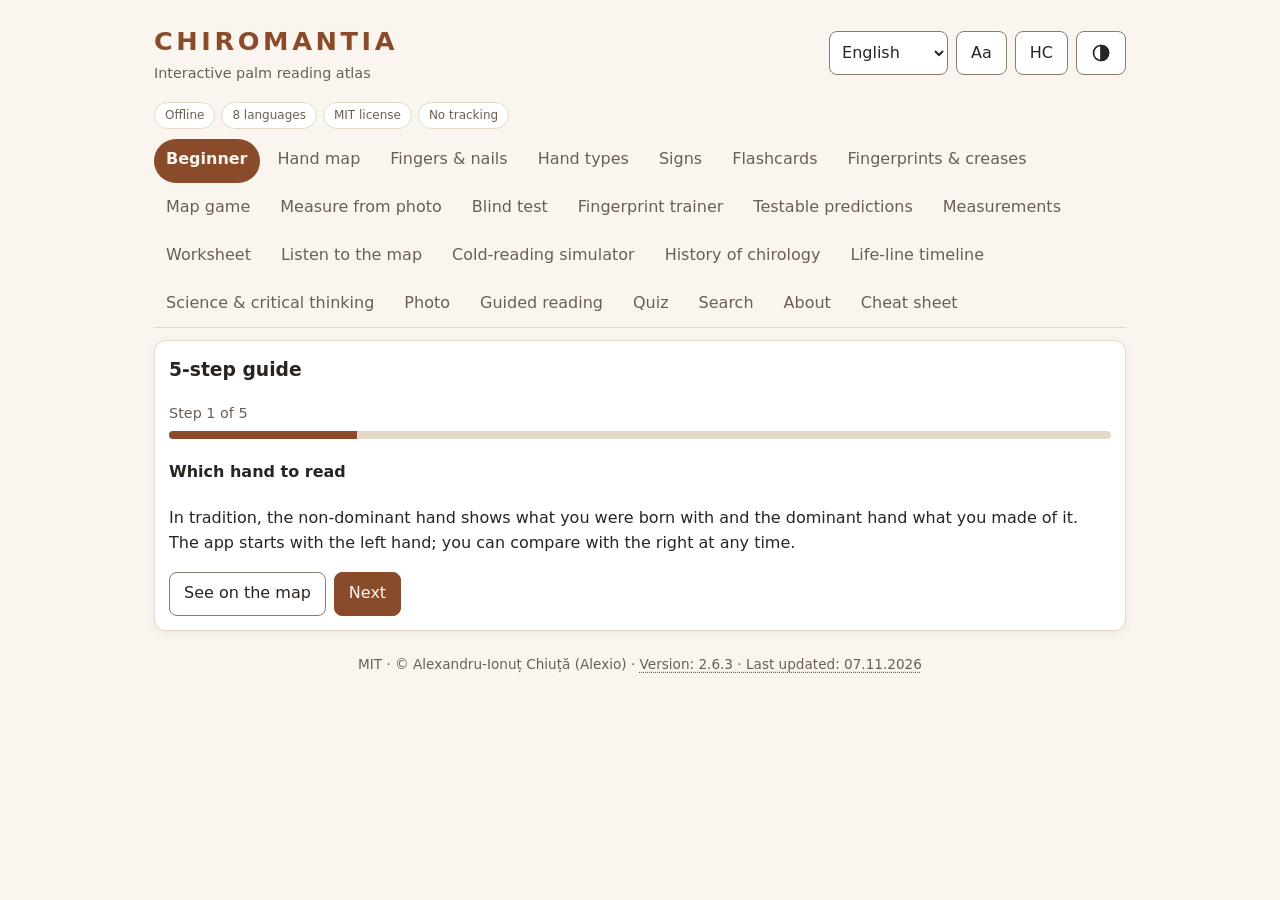
==== commit 3403b850: "Copia chiromantia.html adusă la același conținut cu index.html (2.6.3) chiromantia.html (o precachea" ====
--- a/chiromantia.html
+++ b/chiromantia.html
@@ -1,10 +1,10 @@
 <!DOCTYPE html>
-<html lang="ro" data-fff-hash="236697f479385ac5dc86740b6fe8a9cadd43f2552503ea6a90527ae967f4f229">
+<html lang="ro" data-fff-hash="88e85164f4219d3032b5990dafbef063cb726e4186e930b94d364f6e41ef5879">
 <head>
 <meta charset="utf-8">
-<!--fff:kit:start v=1 modules=core,store,dialog,label,bundle-->
+<!--fff:kit:start v=1 modules=core,store,dialog,exit,view,a11y,share,ux,label,bundle-->
 <meta name="fff-app" content="chiromantia">
-<meta name="fff-modules" content="core,store,dialog,label,bundle">
+<meta name="fff-modules" content="core,store,dialog,exit,view,a11y,share,ux,label,bundle">
 <style id="fff-style">/* fff-kit · stil comun (prefix fff-). Nu modifică stilul aplicației gazdă. */
 [data-fff-label]{cursor:pointer;text-decoration:underline;text-decoration:underline dotted;text-underline-offset:3px}
 [data-fff-label]:focus-visible{outline:2px solid currentColor;outline-offset:2px;border-radius:3px}
@@ -95,8 +95,160 @@
 html.fff-no-flexgap .fff-dlg .fff-row{margin:0 -8px 0 0}
 html.fff-no-flexgap .fff-dlg .fff-field>*+*{margin-top:2px}
 html.fff-no-flexgap .fff-toasts>*+*,html.fff-no-flexgap .fff-toast-reg>*+*{margin-top:8px}
-html.fff-no-flexgap .fff-toast>*+*{margin-left:10px}</style>
-<script id="fff-compat">/* fff-compat 1.8.0 — ES5, rulează înaintea kitului */
+html.fff-no-flexgap .fff-toast>*+*{margin-left:10px}
+.fff-exit{zoom:var(--fff-zinv,1);position:fixed;z-index:2147482990;margin:0;padding:0;pointer-events:none;font:600 14px/1.3 system-ui,-apple-system,"Segoe UI",Roboto,sans-serif;transition:opacity .4s}
+.fff-exit[hidden]{display:none}
+.fff-exit-tr{top:8px;top:calc(8px + env(safe-area-inset-top,0px));right:8px;right:calc(8px + env(safe-area-inset-right,0px));display:flex;flex-direction:column;align-items:flex-end}
+.fff-exit-tl{top:8px;top:calc(8px + env(safe-area-inset-top,0px));left:8px;left:calc(8px + env(safe-area-inset-left,0px));display:flex;flex-direction:column;align-items:flex-start}
+.fff-exit-br{bottom:8px;bottom:calc(8px + env(safe-area-inset-bottom,0px));right:8px;right:calc(8px + env(safe-area-inset-right,0px));display:flex;flex-direction:column-reverse;align-items:flex-end}
+.fff-exit-bl{bottom:8px;bottom:calc(8px + env(safe-area-inset-bottom,0px));left:8px;left:calc(8px + env(safe-area-inset-left,0px));display:flex;flex-direction:column-reverse;align-items:flex-start}
+.fff-exit-btn{pointer-events:auto;box-sizing:border-box;width:44px;height:44px;border-radius:50%;border:1px solid rgba(255,255,255,.4);background:rgba(18,20,26,.72);color:#fff;
+  display:inline-flex;align-items:center;justify-content:center;display:inline-grid;align-items:center;justify-items:center;place-items:center;padding:0;margin:0;cursor:pointer;opacity:.85;-webkit-tap-highlight-color:transparent;transition:opacity .4s,transform .15s;
+  box-shadow:0 1px 6px rgba(0,0,0,.45)}
+.fff-exit-idle .fff-exit-btn{opacity:.4}
+.fff-exit-btn:active{transform:scale(.92)}
+.fff-exit-btn:focus-visible,.fff-exit-pop button:focus-visible{outline:3px solid #ffd54a;outline-offset:2px}
+.fff-exit-pop{pointer-events:auto;margin:6px 0;padding:10px 12px;border-radius:14px;background:rgba(18,20,26,.96);color:#fff;border:1px solid rgba(255,255,255,.3);
+  display:flex;flex-wrap:wrap;gap:8px;align-items:center;max-width:300px;max-width:min(78vw,300px);box-shadow:0 4px 16px rgba(0,0,0,.5)}
+.fff-exit-pop[hidden]{display:none}
+.fff-exit-q{flex:1 0 100%;font-size:14px}
+.fff-exit-pop button{min-height:44px;min-width:44px;padding:0 16px;border-radius:999px;border:1px solid rgba(255,255,255,.4);background:transparent;color:#fff;font:inherit;cursor:pointer}
+.fff-exit-pop .fff-exit-yes{background:#c62828;border-color:#c62828}
+@media (prefers-reduced-motion:reduce){.fff-exit,.fff-exit-btn{transition:none}}
+@media print{.fff-exit{display:none!important}}
+html.fff-no-flexgap .fff-exit-pop>*{margin:0 8px 8px 0}
+/* fff-kit · FFF.view — antete de tabel fixe + bară de zoom. Regulile cu :where() au specificitate 0: stilul aplicației le bate oricând. */
+:where(:root:not([data-fff-viewoff]) table:not([role=presentation]):not([role=none]) > thead > tr > th,
+       :root:not([data-fff-viewoff]) table:not([role=presentation]):not([role=none]) > thead > tr > td,
+       :root:not([data-fff-viewoff]) table:not([role=presentation]):not([role=none]):not(:has(> thead)) > tbody > tr:first-child > th,
+       :root:not([data-fff-viewoff]) table:not([role=presentation]):not([role=none]):not(:has(> thead)) > tr:first-child > th){position:-webkit-sticky;position:sticky;top:0;z-index:3}
+.fff-view{position:fixed;z-index:2147483590;margin:0;padding:0;pointer-events:none;font:600 13px/1.2 system-ui,-apple-system,"Segoe UI",Roboto,sans-serif;transition:opacity .4s;
+  top:50%;transform:translateY(-50%);display:flex;flex-direction:column;gap:6px}
+.fff-view[hidden]{display:none}
+.fff-view-r{right:8px;right:calc(8px + env(safe-area-inset-right,0px))}
+.fff-view-l{left:8px;left:calc(8px + env(safe-area-inset-left,0px))}
+.fff-view-c{right:8px;right:calc(8px + env(safe-area-inset-right,0px))}
+.fff-view-btn{pointer-events:auto;box-sizing:border-box;width:44px;height:44px;border-radius:50%;border:1px solid rgba(255,255,255,.4);background:rgba(18,20,26,.72);color:#fff;
+  display:inline-flex;align-items:center;justify-content:center;display:inline-grid;align-items:center;justify-items:center;place-items:center;padding:0;margin:0;cursor:pointer;opacity:.85;-webkit-tap-highlight-color:transparent;transition:opacity .4s,transform .15s;box-shadow:0 1px 6px rgba(0,0,0,.45)}
+.fff-view-idle .fff-view-btn{opacity:.4}
+.fff-view-btn:active{transform:scale(.92)}
+.fff-view-btn[disabled]{opacity:.25;cursor:default}
+.fff-view-btn:focus-visible{outline:3px solid #ffd54a;outline-offset:2px}
+.fff-view-sr{position:absolute;width:1px;height:1px;overflow:hidden;clip:rect(0 0 0 0);white-space:nowrap}
+@media (prefers-reduced-motion:reduce){.fff-view,.fff-view-btn{transition:none}}
+@media print{.fff-view{display:none!important}:root{zoom:1!important}}
+
+:root.fff-vpad-r{padding-right:56px!important;padding-right:calc(56px + env(safe-area-inset-right,0px))!important}:root.fff-vpad-l{padding-left:56px!important;padding-left:calc(56px + env(safe-area-inset-left,0px))!important}
+html.fff-no-flexgap .fff-view>*+*{margin-top:6px}
+/* fff-kit · FFF.a11y — panou de accesibilitate (buton „Aa”) + săgeată „Înapoi sus”. Elementele stau direct sub <html>, în afara lui <body>, ca zoom-ul textului (pe <body>) să nu le scaleze;
+   zoom-ul paginii (FFF.view) e compensat cu --fff-zinv, deci 1 px CSS al lor = 1 px pe ecran. Dimensiunile și poziția se potrivesc ecranului din JS (a11y.js → fit()). */
+.fff-a11y,.fff-a11y-panel{zoom:var(--fff-zinv,1);box-sizing:border-box;margin:0;font:600 14px/1.35 system-ui,-apple-system,"Segoe UI",Roboto,sans-serif;letter-spacing:normal;word-spacing:normal;text-transform:none;text-align:start;text-indent:0;color:#eef1ff}
+.fff-a11y *,.fff-a11y-panel *{box-sizing:border-box}
+.fff-a11y{position:fixed;z-index:2147483600;right:8px;right:calc(8px + env(safe-area-inset-right,0px));bottom:12px;display:flex;flex-direction:column;gap:8px;align-items:flex-end;padding:0;pointer-events:none}
+.fff-a11y[hidden],.fff-a11y-panel[hidden],.fff-a11y-up[hidden]{display:none}
+.fff-a11y-btn{pointer-events:auto;width:44px;height:44px;min-width:44px;min-height:44px;border-radius:50%;border:1px solid rgba(255,255,255,.5);background:rgba(18,24,44,.94);color:#fff;display:inline-flex;align-items:center;justify-content:center;display:inline-grid;align-items:center;justify-items:center;place-items:center;padding:0;margin:0;cursor:pointer;
+  font:700 16px/1 system-ui,-apple-system,"Segoe UI",Roboto,sans-serif;box-shadow:0 2px 10px rgba(0,0,0,.55);-webkit-tap-highlight-color:transparent;transition:transform .15s,border-color .15s}
+.fff-a11y-btn:hover{border-color:#ffd54a}
+.fff-a11y-btn:active{transform:scale(.93)}
+.fff-a11y-btn:focus-visible,.fff-a11y-panel button:focus-visible,.fff-a11y-skip:focus-visible{outline:3px solid #ffd54a;outline-offset:2px}
+.fff-a11y-btn svg{display:block;pointer-events:none}
+.fff-a11y-panel{position:fixed;z-index:2147483601;right:8px;right:calc(8px + env(safe-area-inset-right,0px));bottom:68px;width:360px;max-width:calc(100% - 16px);max-height:calc(100% - 80px);overflow:auto;overscroll-behavior:contain;
+  background:#10152a;border:1px solid #4a5688;border-radius:14px;padding:12px;box-shadow:0 8px 30px rgba(0,0,0,.75)}
+.fff-a11y-panel h2{margin:0 0 6px;padding:0;font:700 16px/1.3 system-ui,-apple-system,"Segoe UI",Roboto,sans-serif;color:#ffd54a;background:none;border:0;text-transform:none}
+.fff-a11y-rw{display:flex;flex-wrap:wrap;gap:8px;align-items:center;margin:8px 0}
+.fff-a11y-lb{flex:1 1 auto;min-width:0}
+.fff-a11y-panel button{min-height:44px;min-width:44px;padding:0 12px;margin:0;border-radius:8px;border:1px solid #3a4778;background:#1b2340;color:#eef1ff;cursor:pointer;font:600 14px/1.2 system-ui,-apple-system,"Segoe UI",Roboto,sans-serif;text-align:center;box-shadow:none}
+.fff-a11y-panel button:hover:not([disabled]){border-color:#ffd54a}
+.fff-a11y-panel button[aria-pressed=true]{background:#ffd54a;color:#1a1405;border-color:#ffd54a;font-weight:700}
+.fff-a11y-panel button[disabled]{opacity:.4;cursor:default}
+.fff-a11y-pc{min-width:3.4em;text-align:center;color:#ffd54a;font-weight:700}
+.fff-a11y-msg{margin:6px 0;min-height:1.35em;font-weight:500;font-size:13px;color:#c9d1ee}
+.fff-a11y-skip{position:absolute;left:8px;top:-120px;z-index:2147483602;padding:10px 14px;border-radius:8px;background:#ffd54a;color:#1a1405;font:700 15px/1.2 system-ui,-apple-system,"Segoe UI",Roboto,sans-serif;text-decoration:none}
+.fff-a11y-skip:focus{top:8px}
+:root.fff-apad{padding-right:56px!important;padding-right:calc(56px + env(safe-area-inset-right,0px))!important}
+@media (max-width:420px){.fff-a11y-panel button{flex:1 1 auto}}
+@media (prefers-reduced-motion:reduce){.fff-a11y-btn{transition:none}}
+@media print{.fff-a11y,.fff-a11y-panel,.fff-a11y-skip{display:none!important}}
+
+/* Contrast ridicat: negru pe alb, linkuri cyan, contururi albe. Regulile de bază au specificitate 0 (:where); cele pentru linkuri/focus o bat. Excepții: svg, imagini, canvas, video și elementele marcate data-fff-keep (casete colorate: pătrate de tablă, ștampile, bare de progres). */
+html.fff-hc{background:#000!important;color-scheme:dark}
+html.fff-hc body{background:#000!important;color:#fff!important}
+:where(html.fff-hc) body :where(*:not(svg,svg *,img,video,canvas,picture,iframe,[data-fff-keep],.fff-a11y-skip)){background-color:#000!important;background-image:none!important;color:#fff!important;border-color:#fff!important;box-shadow:none!important;text-shadow:none!important}
+html.fff-hc body :where(input,select,textarea,button){outline:1px solid #fff;outline-offset:-1px}
+html.fff-hc body a,html.fff-hc body a *:not(svg,svg *,img){color:#7de8ff!important}
+html.fff-hc body a:visited,html.fff-hc body a:visited *:not(svg,svg *,img){color:#e6b8ff!important}
+html.fff-hc svg text,html.fff-hc svg tspan{fill:#fff!important}
+html.fff-hc [data-fff-keep] *:not(svg,svg *,img){color:inherit!important}
+html.fff-hc :focus-visible{outline:3px solid #ffd54a!important;outline-offset:2px!important}
+
+/* Fără animații și tranziții (și derulare fără efect lin). */
+html.fff-rm *,html.fff-rm *::before,html.fff-rm *::after{animation-duration:.001ms!important;animation-delay:0s!important;animation-iteration-count:1!important;transition-duration:.001ms!important;transition-delay:0s!important;scroll-behavior:auto!important}
+
+/* Text lizibil: font cu forme deschise, spațiere mărită (WCAG 1.4.12), rânduri înguste. Codul și pictogramele își păstrează fontul. */
+html.fff-rf body{font-family:Verdana,Tahoma,"Trebuchet MS","DejaVu Sans",sans-serif!important;letter-spacing:.03em!important;word-spacing:.12em!important;line-height:1.8!important}
+:where(html.fff-rf) body :where(*:not(code,pre,kbd,samp,svg,svg *,canvas,i,[class*="icon"],[class*="Icon"],[class*="material"])){font-family:Verdana,Tahoma,"Trebuchet MS","DejaVu Sans",sans-serif!important;letter-spacing:.03em!important;word-spacing:.12em!important}
+:where(html.fff-rf) body :where(p,li,dd,dt,blockquote,figcaption,td,th,summary,h1,h2,h3,h4,h5,h6){line-height:1.7!important}
+:where(html.fff-rf) body :where(p,li){max-width:72ch}
+
+/* Linkuri subliniate, focus accentuat. */
+html.fff-ul body a{text-decoration:underline!important;text-underline-offset:3px}
+html.fff-ul :focus-visible{outline:4px solid #ffd54a!important;outline-offset:3px!important}
+
+/* Browsere fără :where()/:not(listă) (clasa fff-oldsel pe <html>): același efect cu selectoare simple. Specificitate mai mare decât în varianta :where;
+   limită: descendenții casetelor data-fff-keep nu sunt scutiți (nu există selector echivalent). */
+html.fff-oldsel.fff-hc body *:not(svg):not(img):not(video):not(canvas):not(picture):not(iframe):not([data-fff-keep]):not(.fff-a11y-skip){background-color:#000!important;background-image:none!important;color:#fff!important;border-color:#fff!important;box-shadow:none!important;text-shadow:none!important}
+html.fff-oldsel.fff-hc body input,html.fff-oldsel.fff-hc body select,html.fff-oldsel.fff-hc body textarea,html.fff-oldsel.fff-hc body button{outline:1px solid #fff;outline-offset:-1px}
+html.fff-oldsel.fff-hc body a *:not(svg):not(img){color:#7de8ff!important}
+html.fff-oldsel.fff-hc body a:visited *:not(svg):not(img){color:#e6b8ff!important}
+html.fff-oldsel.fff-rf body *:not(code):not(pre):not(kbd):not(samp):not(svg):not(canvas):not(i):not([class*="icon"]):not([class*="Icon"]):not([class*="material"]){font-family:Verdana,Tahoma,"Trebuchet MS","DejaVu Sans",sans-serif!important;letter-spacing:.03em!important;word-spacing:.12em!important}
+html.fff-oldsel.fff-rf body p,html.fff-oldsel.fff-rf body li,html.fff-oldsel.fff-rf body dd,html.fff-oldsel.fff-rf body dt,html.fff-oldsel.fff-rf body blockquote,html.fff-oldsel.fff-rf body figcaption,html.fff-oldsel.fff-rf body td,html.fff-oldsel.fff-rf body th,html.fff-oldsel.fff-rf body summary,html.fff-oldsel.fff-rf body h1,html.fff-oldsel.fff-rf body h2,html.fff-oldsel.fff-rf body h3,html.fff-oldsel.fff-rf body h4,html.fff-oldsel.fff-rf body h5,html.fff-oldsel.fff-rf body h6{line-height:1.7!important}
+html.fff-oldsel.fff-rf body p,html.fff-oldsel.fff-rf body li{max-width:72ch}
+html.fff-no-flexgap .fff-a11y>*+*{margin-top:8px}
+html.fff-no-flexgap .fff-a11y-rw>*{margin:0 8px 8px 0}
+html.fff-no-flexgap .fff-a11y-rw{margin:8px -8px 0 0}
+/* fff-kit · FFF.share — bară verticală de distribuire, marginea din stânga, centrată pe verticală; compensează zoom-ul paginii (FFF.view) prin --fff-zinv. */
+.fff-share{position:fixed;z-index:2147483590;left:8px;left:calc(8px + env(safe-area-inset-left,0px));top:50%;transform:translateY(-50%);margin:0;padding:0;display:flex;flex-direction:column;align-items:center;gap:6px;
+  pointer-events:none;font:700 14px/1 system-ui,-apple-system,"Segoe UI",Roboto,sans-serif;transition:opacity .4s;max-height:calc(100vh * var(--fff-zinv,1) - 16px);overflow:visible}
+.fff-share *{box-sizing:border-box}
+.fff-share[hidden]{display:none}
+.fff-share-list{display:flex;flex-direction:column;gap:6px}
+.fff-share-closed .fff-share-list{display:none}
+.fff-share-btn{pointer-events:auto;box-sizing:border-box;width:40px;height:40px;min-width:40px;min-height:40px;border-radius:50%;border:1px solid rgba(255,255,255,.4);background:rgba(18,20,26,.72);color:#fff;
+  display:inline-flex;align-items:center;justify-content:center;display:inline-grid;align-items:center;justify-items:center;place-items:center;padding:0;margin:0;cursor:pointer;text-decoration:none;opacity:.88;-webkit-tap-highlight-color:transparent;transition:opacity .4s,transform .15s,border-color .15s;box-shadow:0 1px 6px rgba(0,0,0,.45)}
+.fff-share-btn:hover{border-color:#ffd54a;opacity:1}
+.fff-share-btn:active{transform:scale(.92)}
+.fff-share-btn:focus-visible{outline:3px solid #ffd54a;outline-offset:2px}
+.fff-share-btn svg{display:block;pointer-events:none}
+.fff-share-txt{pointer-events:none;font:800 15px/1 system-ui,-apple-system,"Segoe UI",Roboto,sans-serif;letter-spacing:-.02em}
+.fff-share-tog{width:32px;height:32px;min-width:32px;min-height:32px}
+.fff-share-tog svg{width:18px;height:18px}
+.fff-share-idle .fff-share-btn{opacity:.4}
+.fff-share-ok{background:#1f7a3a;border-color:#7fe3a0}.fff-share-no{background:#8a2a2a;border-color:#ff9a9a}
+.fff-share-sr{position:absolute;width:1px;height:1px;overflow:hidden;clip:rect(0 0 0 0);white-space:nowrap}
+@media (pointer:coarse){.fff-share-btn{width:44px;height:44px;min-width:44px;min-height:44px}}
+@media (max-height:420px){.fff-share-btn{width:34px;height:34px;min-width:34px;min-height:34px}.fff-share-list,.fff-share{gap:4px}}
+@media (prefers-reduced-motion:reduce){.fff-share,.fff-share-btn{transition:none}}
+@media print{.fff-share{display:none!important}}
+html.fff-no-flexgap .fff-share>*+*,html.fff-no-flexgap .fff-share-list>*+*{margin-top:6px}
+/* fff-kit · ux — confort la atingere. Specificitate 0 (:where) unde se poate: stilul propriu al aplicației are prioritate. */
+:where(:root:not([data-fff-ux="off"]) a, :root:not([data-fff-ux="off"]) button, :root:not([data-fff-ux="off"]) input, :root:not([data-fff-ux="off"]) select, :root:not([data-fff-ux="off"]) textarea, :root:not([data-fff-ux="off"]) summary, :root:not([data-fff-ux="off"]) label, :root:not([data-fff-ux="off"]) [role=button], :root:not([data-fff-ux="off"]) [role=tab], :root:not([data-fff-ux="off"]) [role=menuitem], :root:not([data-fff-ux="off"]) [role=switch], :root:not([data-fff-ux="off"]) [role=checkbox]){touch-action:manipulation}
+:where(:root:not([data-fff-ux="off"]) button, :root:not([data-fff-ux="off"]) [role=button], :root:not([data-fff-ux="off"]) [role=tab], :root:not([data-fff-ux="off"]) summary){-webkit-user-select:none;user-select:none;-webkit-touch-callout:none}
+:where(html:not([data-fff-ux="off"])){scroll-behavior:smooth;-webkit-text-size-adjust:100%;text-size-adjust:100%}
+:where(:root:not([data-fff-ux="off"]) body){overflow-wrap:break-word}
+:where(:root:not([data-fff-ux="off"]) button:not(:disabled), :root:not([data-fff-ux="off"]) [role=button]){cursor:pointer}
+:where(:root:not([data-fff-ux="off"]) button, :root:not([data-fff-ux="off"]) [role=button], :root:not([data-fff-ux="off"]) summary, :root:not([data-fff-ux="off"]) [role=tab]):active:not(:disabled){filter:brightness(.92)}
+@media (prefers-reduced-motion:reduce){:where(html:not([data-fff-ux="off"])){scroll-behavior:auto}}
+@media (pointer:coarse){
+  /* mărirea ținților de atingere la 44 px se face din JS (ux.js), cu excepții și anulare dacă ar rupe lățimea paginii */
+    /* iOS mărește pagina la focus dacă textul câmpului e sub 16 px */
+  :root:not([data-fff-ux="off"]) input:not([type=checkbox]):not([type=radio]):not([type=range]):not([type=color]):not([type=file]):not([type=hidden]):not([data-fff-nouxfont]),:root:not([data-fff-ux="off"]) select:not([data-fff-nouxfont]),:root:not([data-fff-ux="off"]) textarea:not([data-fff-nouxfont]){font-size:16px;font-size:max(16px,1em)}
+}
+
+/* Browsere fără :where() (clasa fff-oldsel): efectele esențiale cu selectoare simple. */
+html.fff-oldsel:not([data-fff-ux="off"]) a,html.fff-oldsel:not([data-fff-ux="off"]) button,html.fff-oldsel:not([data-fff-ux="off"]) input,html.fff-oldsel:not([data-fff-ux="off"]) select,html.fff-oldsel:not([data-fff-ux="off"]) textarea,html.fff-oldsel:not([data-fff-ux="off"]) summary,html.fff-oldsel:not([data-fff-ux="off"]) label,html.fff-oldsel:not([data-fff-ux="off"]) [role=button],html.fff-oldsel:not([data-fff-ux="off"]) [role=tab],html.fff-oldsel:not([data-fff-ux="off"]) [role=menuitem],html.fff-oldsel:not([data-fff-ux="off"]) [role=switch],html.fff-oldsel:not([data-fff-ux="off"]) [role=checkbox]{touch-action:manipulation}
+html.fff-oldsel:not([data-fff-ux="off"]) button,html.fff-oldsel:not([data-fff-ux="off"]) [role=button],html.fff-oldsel:not([data-fff-ux="off"]) [role=tab],html.fff-oldsel:not([data-fff-ux="off"]) summary{-webkit-user-select:none;-moz-user-select:none;-ms-user-select:none;user-select:none;-webkit-touch-callout:none}
+html.fff-oldsel:not([data-fff-ux="off"]){-webkit-text-size-adjust:100%;text-size-adjust:100%}</style>
+<script id="fff-compat">/* fff-compat 1.8.1 — ES5, rulează înaintea kitului */
 /* fff-kit · compat — strat de compatibilitate cu browsere mai vechi.
  * ES5 pur (fără let/const/săgeți/șabloane, fără sintaxă nouă): rulează ca script separat, ÎNAINTEA restului kitului, ca să poată
  * semnala problema și în browsere care nu pot rula kitul. Fără rețea, fără eval/new Function, fără stiluri inline (doar CSSOM).
@@ -788,7 +940,7 @@
 })(window, document);
 </script>
 <script type="module" id="fff-imp">window.__fffImp=function(u){return import(u)};</script>
-<script id="fff-kit">/* fff-kit 1.8.0 */
+<script id="fff-kit">/* fff-kit 1.8.1 */
 /* ---- fff-kit/core ---- */
 /* fff-kit · core · v1.2.0 — fără rețea, fără dependențe. Definește window.FFF. */
 (function () {
@@ -844,7 +996,51 @@
       }
     }
   } catch (e3) {}
-  var KIT_VERSION = '1.8.0';
+  /* ---------- stocare indisponibilă → stocare în memorie (1.8.1) ----------
+   * Cu „blochează toate cookie-urile / datele site-urilor”, într-un WebView fără DOM storage sau într-un iframe fără allow-same-origin,
+   * `window.localStorage` aruncă SecurityError (sau lipsește), iar o aplicație care îl folosește direct se oprea la pornire (pagină goală).
+   * Punem în loc o stocare doar în memorie (dispare la închiderea paginii), cu aceeași interfață — inclusiv `localStorage.cheie = valoare`,
+   * `in`, `delete`, `Object.keys` când există Proxy. Nu atinge o stocare care funcționează. `FFF.storageVolatile` devine true.
+   * Pentru `localStorage`, modulele kitului (FFF.store, observatorul de chei, copia de siguranță) lucrează pe aceeași memorie: vezi `memShim` mai jos. */
+  var memShim = null;
+  (function () {
+    ['localStorage', 'sessionStorage'].forEach(function (name) {
+      var bad = false;
+      try { var s0 = window[name]; if (!s0 || typeof s0.getItem !== 'function') bad = true; else s0.getItem('fff.__probe'); } catch (e) { bad = true; }
+      if (!bad) return;
+      var has = Object.prototype.hasOwnProperty, data = {};
+      var api = {
+        getItem: function (k) { k = String(k); return has.call(data, k) ? data[k] : null; },
+        setItem: function (k, v) { data[String(k)] = String(v); },
+        removeItem: function (k) { delete data[String(k)]; },
+        clear: function () { data = {}; },
+        key: function (i) { var ks = Object.keys(data); i = +i; return i >= 0 && i < ks.length ? ks[i] : null; }
+      };
+      try { Object.defineProperty(api, 'length', {configurable: true, get: function () { return Object.keys(data).length; }}); } catch (e1) { /* ignorat */ }
+      var store = api;
+      if (typeof Proxy === 'function') {
+        try {
+          store = new Proxy(api, {
+            get: function (t, p) {
+              if (p in t) return t[p];
+              return typeof p === 'string' && has.call(data, p) ? data[p] : undefined;
+            },
+            set: function (t, p, v) { if (typeof p === 'string') data[p] = String(v); return true; },
+            has: function (t, p) { return p in t || (typeof p === 'string' && has.call(data, p)); },
+            deleteProperty: function (t, p) { if (typeof p === 'string') delete data[p]; return true; },
+            ownKeys: function () { return Object.keys(data); },
+            getOwnPropertyDescriptor: function (t, p) { return typeof p === 'string' && has.call(data, p) ? {value: data[p], writable: true, enumerable: true, configurable: true} : undefined; }
+          });
+        } catch (e2) { store = api; }
+      }
+      try { Object.defineProperty(window, name, {configurable: true, enumerable: true, get: function () { return store; }}); }
+      catch (e3) { try { window[name] = store; } catch (e4) { /* ignorat */ } }
+      (window.FFF = window.FFF || {}).storageVolatile = true;
+      if (name === 'localStorage') memShim = {api: api};
+      try { if (window.console && console.warn) console.warn('[fff] ' + name + ' indisponibil în acest browser: modificările se păstrează doar până la închiderea paginii'); } catch (e5) { /* ignorat */ }
+    });
+  })();
+  var KIT_VERSION = '1.8.1';
   var F = (window.FFF = window.FFF || {});
   if (F.core && F.core.version) return; // idempotent la dublă încărcare
   var SUP = ['ro', 'en', 'fr', 'it', 'es', 'pt', 'hu', 'de'];
@@ -939,6 +1135,7 @@
   var LS = null;
   try { LS = window.localStorage; } catch (e) { LS = null; }
   var P = window.Storage ? window.Storage.prototype : null;
+  if (memShim) P = memShim.api;   // stocare în memorie: observatorul și freeze() lucrează pe metodele ei, nu pe cele ale Storage.prototype (care nu se aplică pe ea)
   var origGet = P && P.getItem, origSet = P && P.setItem, origRem = P && P.removeItem, origClr = P && P.clear;
 
   F.lang = function () {
@@ -1131,7 +1328,7 @@
     frozen: function () { return frozen; },
     forget: function (k) { if (observing) untrack(k); },
     remember: function (k) { if (observing) track(k); },
-    available: function () { return lsOk(); },
+    available: function () { return lsOk() && !memShim; },   // „disponibilă” = durabilă: pe stocarea în memorie întoarce false (vezi FFF.storageVolatile)
     observing: function () { return observing; }
   };
   F.store = store;
@@ -1692,6 +1889,1367 @@
   if (!window.ffShow) window.ffShow = function (msg, text, o) { return showText(String(msg), text, noTitle(o)); };
   if (!window.ffPrompt) window.ffPrompt = function (msg, def, o) { return prompt(String(msg), def, noTitle(o)); };
 })();
+/* ---- fff-kit/exit ---- */
+/* fff-kit · FFF.exit — „cum închid aplicația?” pe telefon.
+ * Pe telefon aplicațiile se deschid în filă nouă și multe trec în plin ecran, deci nu mai rămâne nicio bară de browser: nu e evident cum ieși.
+ * Modulul pune un buton mic „✕” (discret: se estompează după câteva secunde) într-un colț LIBER al ecranului. Colțul se alege automat,
+ * căutând unul în care nu e niciun element atins (buton, link, câmp). Atingerea cere confirmarea „Închizi aplicația?” (Închide / Rămâi),
+ * ca să nu se închidă din greșeală. „Închide” iese din plin ecran, încearcă window.close() (merge pentru fila deschisă din hub), iar dacă
+ * fila rămâne deschisă, se întoarce în hub (history.back() când s-a venit de acolo, altfel hubul chiuta.ro).
+ * Apare doar pe ecrane tactile, în pagina de sus (nu în iframe), nu în modul chioșc/încorporat și nu în browsere automatizate (navigator.webdriver),
+ * ca testele care apasă la întâmplare să nu închidă pagina. Se oprește cu <meta name="fff-exit" content="off"> sau cu FFF.exit.hide().
+ * Limite oneste: dacă aplicația pune în plin ecran doar UN element (nu pagina), butonul se mută în acel element, dar nu merge peste <video>/<canvas>/<iframe>
+ * ca element plin-ecran; într-o aplicație instalată (PWA) fila nu poate fi închisă din script, deci „Închide” duce în hub. */
+(function () {
+  'use strict';
+  var F = window.FFF;
+  if (!F || F.exit) return;
+  var doc = document, de = doc.documentElement;
+  var CORNERS = ['tr', 'tl', 'br', 'bl'];
+  function T(k) { return F.t('exit', k); }
+  function meta(n) { var m = doc.querySelector('meta[name="' + n + '"]'); return m ? (m.getAttribute('content') || '') : ''; }
+  /* Hubul: <meta name="fff-hub">, altfel domeniul de bază al paginii când rulează sub *.chiuta.ro / *.github.io (hub-ul e la rădăcină), altfel chiuta.ro.
+   * Adresa nu e scrisă întreagă în cod: e o navigare, nu o cerere de rețea, și nu trebuie să apară ca „gazdă externă” în analizele de egress. */
+  var SCHEME = 'https' + ':' + '//';
+  function hubUrl() {
+    var u = meta('fff-hub');
+    if (/^https:\/\/[^\s]+$/.test(u)) return u;
+    var h = location.hostname, base = ['chiuta', 'ro'].join('.');
+    if (h === base || h.slice(-(base.length + 1)) === '.' + base) return SCHEME + base + '/';
+    return SCHEME + base + '/';
+  }
+
+  var root = null, btn = null, pop = null, corner = 'tr', idleT = 0, popT = 0, wanted = true, forced = false;
+
+  function eligible() {
+    if (forced) return true;
+    if (!wanted) return false;
+    if (/^(off|no|0|false)$/i.test(meta('fff-exit'))) return false;
+    if (window.top !== window.self) return false;
+    if (navigator.webdriver) return false;
+    if (/[?&](kiosk|embed|noexit)=(1|true)\b/.test(location.search) || de.classList.contains('kiosk') || (doc.body && doc.body.classList.contains('kiosk'))) return false;
+    var touch = (window.matchMedia && matchMedia('(pointer:coarse)').matches) || (navigator.maxTouchPoints > 0 && !(window.matchMedia && matchMedia('(hover:hover) and (pointer:fine)').matches));
+    return !!touch;
+  }
+
+  function el(tag, cls, txt) { var e = doc.createElement(tag); if (cls) e.className = cls; if (txt != null) e.textContent = txt; return e; }
+
+  function build() {
+    if (root) return;
+    root = el('div', 'fff-exit fff-exit-tr');
+    root.setAttribute('data-fff-exit', '');
+    btn = el('button', 'fff-exit-btn');
+    btn.type = 'button';
+    btn.setAttribute('aria-haspopup', 'dialog');
+    btn.setAttribute('aria-expanded', 'false');
+    var NS = 'http://www.w3.org/2000/svg', svg = doc.createElementNS(NS, 'svg'), path = doc.createElementNS(NS, 'path');   // fără innerHTML
+    svg.setAttribute('viewBox', '0 0 24 24'); svg.setAttribute('width', '18'); svg.setAttribute('height', '18'); svg.setAttribute('aria-hidden', 'true'); svg.setAttribute('focusable', 'false');
+    path.setAttribute('d', 'M6 6l12 12M18 6L6 18'); path.setAttribute('fill', 'none'); path.setAttribute('stroke', 'currentColor'); path.setAttribute('stroke-width', '2.4'); path.setAttribute('stroke-linecap', 'round');
+    svg.appendChild(path); btn.appendChild(svg);
+    btn.addEventListener('click', function (e) { e.stopPropagation(); pop && !pop.hidden ? closePop() : openPop(); });
+    pop = el('div', 'fff-exit-pop');
+    pop.setAttribute('role', 'alertdialog');
+    pop.setAttribute('aria-live', 'polite');
+    pop.hidden = true;
+    root.appendChild(btn); root.appendChild(pop);
+    ['pointerdown', 'click', 'touchstart'].forEach(function (ev) { root.addEventListener(ev, function (e) { e.stopPropagation(); }, {passive: true}); });
+    labels();
+  }
+
+  function labels() {
+    if (!btn) return;
+    btn.setAttribute('aria-label', T('btn'));
+    btn.title = T('btn');
+    if (pop) {
+      pop.setAttribute('aria-label', T('ask'));
+      pop.textContent = '';
+      var q = el('span', 'fff-exit-q', T('ask'));
+      var yes = el('button', 'fff-exit-yes', T('yes')); yes.type = 'button';
+      var no = el('button', 'fff-exit-no', T('no')); no.type = 'button';
+      yes.addEventListener('click', function () { api.close(); });
+      no.addEventListener('click', closePop);
+      pop.appendChild(q); pop.appendChild(yes); pop.appendChild(no);
+    }
+  }
+
+  function wake() {
+    if (!root) return;
+    root.classList.remove('fff-exit-idle');
+    clearTimeout(idleT);
+    idleT = setTimeout(function () { if (root && (!pop || pop.hidden)) root.classList.add('fff-exit-idle'); }, 4500);
+  }
+  function openPop() { if (!pop) return; pop.hidden = false; btn.setAttribute('aria-expanded', 'true'); root.classList.add('fff-exit-open'); wake(); clearTimeout(popT); popT = setTimeout(closePop, 7000); }
+  function closePop() { if (!pop) return; pop.hidden = true; btn.setAttribute('aria-expanded', 'false'); root.classList.remove('fff-exit-open'); clearTimeout(popT); wake(); }
+
+  /* ---- colț liber: numărăm elementele atinse din zona de 48×48 px a fiecărui colț ---- */
+  var TOUCHY = 'a[href],button,input,select,textarea,summary,label,[role=button],[role=link],[role=tab],[role=menuitem],[onclick],[tabindex]:not([tabindex="-1"])';
+  function busy(x, y) {
+    var pts = [[x, y], [x - 16, y - 16], [x + 16, y - 16], [x - 16, y + 16], [x + 16, y + 16]], n = 0;
+    for (var i = 0; i < pts.length; i++) {
+      var px = Math.min(Math.max(pts[i][0], 1), innerWidth - 2), py = Math.min(Math.max(pts[i][1], 1), innerHeight - 2);
+      var e = doc.elementFromPoint(px, py);
+      if (e && !root.contains(e) && e !== doc.body && e !== de && e.closest && e.closest(TOUCHY)) n++;
+    }
+    return n;
+  }
+  function probe() {
+    if (!root) return corner;
+    var prev = root.style.visibility; root.style.visibility = 'hidden';
+    var M = 30, w = innerWidth, h = innerHeight, best = corner, score = 99;
+    // marginile de siguranță (decupaje, bare) se simt la poziționare prin CSS env(); aici testăm doar centrul zonei butonului
+    var spots = {tr: [w - M, M + 6], tl: [M, M + 6], br: [w - M, h - M - 6], bl: [M, h - M - 6]};
+    CORNERS.forEach(function (c) {
+      var s = busy(spots[c][0], spots[c][1]);
+      if (s < score || (s === score && c === corner && s <= score)) { score = s; best = c; }
+    });
+    root.style.visibility = prev;
+    setCorner(best);
+    return best;
+  }
+  function setCorner(c) {
+    corner = c;
+    root.className = root.className.replace(/\bfff-exit-(tr|tl|br|bl)\b/g, '').replace(/\s+/g, ' ').trim() + ' fff-exit-' + c;
+  }
+
+  /* ---- plin ecran: dacă DOAR un element e în plin ecran, butonul trebuie să fie în el ---- */
+  function host() {
+    var fe = doc.fullscreenElement || doc.webkitFullscreenElement;
+    if (fe && fe !== de && fe !== doc.body && !/^(VIDEO|CANVAS|IMG|IFRAME|OBJECT|EMBED)$/.test(fe.tagName)) return fe;
+    return doc.body || de;
+  }
+  function attach() { if (!root) return; var h = host(); if (root.parentNode !== h) h.appendChild(root); }
+
+  var later = 0;
+  function reprobe() { clearTimeout(later); later = setTimeout(function () { attach(); probe(); }, 250); }
+
+  function mount() {
+    if (root && root.isConnected) return true;
+    if (!doc.body) return false;
+    build(); attach(); probe(); wake();
+    return true;
+  }
+
+  var api = {
+    close: function () {
+      var fs = doc.fullscreenElement || doc.webkitFullscreenElement;
+      var leave = fs ? Promise.resolve().then(function () { return (doc.exitFullscreen || doc.webkitExitFullscreen).call(doc); }).catch(function () { }) : Promise.resolve();
+      return leave.then(function () {
+        try { window.close(); } catch (e) { }
+        setTimeout(function () {
+          if (doc.visibilityState === 'hidden') return;           // fila s-a închis (sau a trecut în fundal)
+          var fromHub = false;
+          try { fromHub = !!doc.referrer && new URL(doc.referrer).hostname.replace(/^www\./, '') === 'chiuta.ro'; } catch (e) { }
+          if (fromHub && history.length > 1) { history.back(); setTimeout(function () { if (doc.visibilityState !== 'hidden') location.assign(hubUrl()); }, 400); }
+          else location.assign(hubUrl());
+        }, 250);
+      });
+    },
+    show: function () { wanted = true; if (eligible() && mount()) { root.hidden = false; wake(); } },
+    hide: function () { wanted = false; if (root) root.hidden = true; },
+    /* pentru teste și pentru aplicații care vor butonul și pe desktop */
+    mount: function (opt) { if (opt && opt.force) forced = true; wanted = true; if (!eligible()) return false; var ok = mount(); if (ok) root.hidden = false; return ok; },
+    probe: function () { return mount() ? probe() : null; },
+    corner: function () { return corner; },
+    element: function () { return root; }
+  };
+  F.exit = api;
+
+  function init() {
+    if (!eligible()) return;
+    mount();
+  }
+  F.onLang && F.onLang(labels);
+  ['resize', 'orientationchange'].forEach(function (ev) { window.addEventListener(ev, reprobe, {passive: true}); });
+  doc.addEventListener('fullscreenchange', reprobe);
+  doc.addEventListener('webkitfullscreenchange', reprobe);
+  ['pointerdown', 'touchstart', 'scroll'].forEach(function (ev) { doc.addEventListener(ev, wake, {passive: true, capture: true}); });
+  doc.addEventListener('keydown', function (e) { if (e.key === 'Escape' && pop && !pop.hidden) closePop(); });
+  if (doc.readyState === 'loading') doc.addEventListener('DOMContentLoaded', init); else init();
+  // aplicațiile își desenează interfața după încărcare: recalculăm colțul după ce se așază
+  window.addEventListener('load', function () { setTimeout(function () { if (root) { attach(); probe(); } }, 800); });
+  setTimeout(function () { if (root) probe(); }, 2500);
+})();
+/* ---- fff-kit/view ---- */
+/* fff-kit · FFF.view — vedere comodă pe orice ecran: (1) antete de tabel fixe la derulare, (2) bară pe marginea din STÂNGA cu zoom − / + (lupă) / „potrivire ecran” (automat),
+ * (3) zoom automat la încărcare, ca textul să fie mare și conținutul să ocupe spațiul util al ecranului.
+ * Antete fixe: regulile CSS (specificitate 0) fac antetul de tabel „lipicios”; pentru tabelele aflate într-un container care taie sau derulează
+ * pe orizontală (overflow), containerul primește o înălțime maximă ca antetul să rămână fix în el. Stilul propriu al aplicației are prioritate.
+ * Zoom: proprietatea CSS `zoom` pe elementul rădăcină (html), înmulțită din doi factori: cel automat (calculat din mărimea textului și din lățimea ocupată) și cel ales
+ * de utilizator (butoanele, păstrat în stocarea locală sub fff.<slug>.view). Automatul se verifică singur: dacă ar apărea derulare orizontală
+ * nouă (sau o pagină care încăpea pe verticală ar începe să se derulească), factorul se înjumătățește și, în ultimă instanță, rămâne 1.
+ * Nu se aplică la aplicații dominate de un <canvas>/<video>/<iframe> (zoom-ul automat ar strica calculele lor în pixeli).
+ * Bara și zoom-ul automat nu apar în iframe, în modul chioșc/încorporat (?kiosk=1, ?embed=1, ?noview=1) și în browsere automatizate
+ * (navigator.webdriver), ca testele să vadă pagina neschimbată. Se opresc cu <meta name="fff-view" content="off"> (totul),
+ * "sticky" (doar antetele fixe) sau "noauto" (fără zoom automat, bara rămâne). API: FFF.view.{zoomIn, zoomOut, reset, get, set, refit, hide, show, mount}. */
+(function () {
+  'use strict';
+  var F = window.FFF;
+  if (!F || F.view) return;
+  var doc = document, de = doc.documentElement;
+  var MIN = 0.5, MAX = 3, STEP = 1.12;
+  function T(k) { return F.t('view', k); }
+  function meta(n) { var m = doc.querySelector('meta[name="' + n + '"]'); return m ? (m.getAttribute('content') || '') : ''; }
+  var MODE = '', OFF = false;          // <meta> poate veni după script: se citește la DOMContentLoaded (init)
+  function RAW() { return F.store && F.store.raw ? F.store.raw : null; }
+  function KEY() { return ((F.store && F.store.prefix) || ('fff.' + (F.slug || 'app') + '.')) + 'view'; }
+
+  var root = null, bar = null, live = null, bIn = null, bOut = null, bFit = null;
+  var user = 1, auto = 1, total = 1, side = 'l', idleT = 0, wanted = true, forced = false, laterT = 0, stickyT = 0, trT = 0, mo = null;
+
+  function zoomOk() { try { return !!(window.CSS && CSS.supports && CSS.supports('zoom', '1.2')); } catch (e) { return false; } }
+  function eligible() {
+    if (OFF) return false;
+    if (forced) return zoomOk();
+    if (!wanted) return false;
+    if (window.top !== window.self) return false;
+    if (navigator.webdriver) return false;
+    if (/[?&](kiosk|embed)=(1|true)\b/.test(location.search) || de.classList.contains('kiosk') || (doc.body && doc.body.classList.contains('kiosk'))) return false;
+    return zoomOk();
+  }
+  function clamp(z) { return Math.min(MAX, Math.max(MIN, z)); }
+  function round2(z) { return Math.round(z * 100) / 100; }
+
+  /* ---------- stare ---------- */
+  function load() {
+    try {
+      var R = RAW(), raw = R ? R.get(KEY()) : null;
+      var j = raw ? JSON.parse(raw) : null;
+      if (j && typeof j.u === 'number' && j.u >= MIN && j.u <= MAX) user = j.u;
+    } catch (e) { /* ignorat */ }
+  }
+  function save() {
+    try {
+      var R = RAW(); if (!R) return;
+      if (Math.abs(user - 1) < 0.005) R.remove(KEY()); else R.set(KEY(), JSON.stringify({u: round2(user)}));
+    } catch (e) { /* ignorat */ }
+  }
+
+
+  /* ---------- unități de viewport sub zoom ----------
+   * `zoom` pe <html> mărește tot, dar vh/vw rămân măsurate pe fereastra reală: un panou cu height:calc(100vh - 60px) iese cu (zoom−1)·100% din ecran și se suprapune
+   * peste subsol. Regulile care folosesc vh/vw/vmin/vmax primesc unitatea înmulțită cu --fff-zinv (= 1/zoom): copiate într-o foaie proprie sau rescrise pe loc (vezi mai jos). */
+  var UNIT = /(-?\d*\.?\d+)(vh|dvh|svh|lvh|vw|dvw|svw|lvw|vmin|dvmin|svmin|lvmin|vmax|dvmax|svmax|lvmax)\b/g;
+  var VPROPS = /^(height|min-height|max-height|width|min-width|max-width|top|bottom|left|right|inset(-block|-inline)?(-start|-end)?|block-size|inline-size|min-block-size|max-block-size|min-inline-size|max-inline-size|flex-basis)$/;
+  var vhAdopt = null, vhT = 0;
+  function hasUnit(v) { UNIT.lastIndex = 0; var r = UNIT.test(v); UNIT.lastIndex = 0; return r; }
+  function wrapUnits(v) { return v.replace(UNIT, 'calc($1$2 * var(--fff-zinv,1))'); }
+  function collectUnits(list, out) {
+    for (var i = 0; i < list.length; i++) {
+      var r = list[i];
+      try {
+        if (r.type === 1 && r.style) {
+          var decl = '';
+          for (var j = 0; j < r.style.length; j++) {
+            var p = r.style[j]; if (!VPROPS.test(p)) continue;
+            var v = r.style.getPropertyValue(p); if (!hasUnit(v) || v.indexOf('--fff-zinv') >= 0) continue;
+            decl += p + ':' + wrapUnits(v) + (r.style.getPropertyPriority(p) ? '!important' : '') + ';';
+          }
+          if (decl && r.selectorText) out.push(r.selectorText + '{' + decl + '}');
+        } else if ((r.type === 4 || r.type === 12) && r.cssRules) {
+          var inner = []; collectUnits(r.cssRules, inner);
+          if (inner.length) out.push((r.type === 4 ? '@media ' : '@supports ') + r.conditionText + '{' + inner.join('') + '}');
+        }
+      } catch (e) { /* ignorat */ }
+    }
+  }
+  /* Corecția are două căi, ambele fără un element nou de tip style (un `style-src` strict, doar pe hash-uri, îl blochează și îl raportează ca încălcare CSP):
+   *  1) foaie CONSTRUIBILĂ (adoptedStyleSheets: Chrome 73+, Firefox 101+, Safari 16.4+) cu copiile regulilor; vine după toate foile paginii, deci bate regulile aplicației;
+   *  2) în browserele mai vechi, regulile existente se rescriu PE LOC prin CSSOM (rule.style.setProperty — permis de CSP): valoarea învelită cu --fff-zinv e identică cu
+   *     originalul la zoom 1 (var(--fff-zinv,1)), deci nu trebuie restaurată, iar cascada rămâne neatinsă. */
+  function canAdopt() {
+    try { return !!(window.CSSStyleSheet && typeof window.CSSStyleSheet.prototype.replaceSync === 'function' && 'adoptedStyleSheets' in doc); } catch (e) { return false; }
+  }
+  function setVhCss(css) {
+    if (!vhAdopt) vhAdopt = new window.CSSStyleSheet();
+    vhAdopt.replaceSync(css);
+    var cur = Array.prototype.slice.call(doc.adoptedStyleSheets || []);
+    if (cur.indexOf(vhAdopt) < 0) doc.adoptedStyleSheets = cur.concat([vhAdopt]);
+  }
+  function mutateUnits(list) {
+    for (var i = 0; i < list.length; i++) {
+      var r = list[i];
+      try {
+        if (r.type === 1 && r.style) {
+          var props = [];
+          for (var j = 0; j < r.style.length; j++) if (VPROPS.test(r.style[j])) props.push(r.style[j]);
+          for (var k = 0; k < props.length; k++) {
+            var v = r.style.getPropertyValue(props[k]);
+            if (hasUnit(v) && v.indexOf('--fff-zinv') < 0) r.style.setProperty(props[k], wrapUnits(v), r.style.getPropertyPriority(props[k]));
+          }
+        } else if ((r.type === 4 || r.type === 12) && r.cssRules) mutateUnits(r.cssRules);
+      } catch (e) { /* ignorat */ }
+    }
+  }
+  function fixUnits() {
+    if (Math.abs(total - 1) < 0.005 || !doc.head) return;
+    var out = [], adopt = canAdopt(), done = false, i, ss;
+    if (adopt) {
+      for (i = 0; i < doc.styleSheets.length; i++) {
+        ss = doc.styleSheets[i];
+        try { if (ss.cssRules) collectUnits(ss.cssRules, out); } catch (e) { /* foaie din alt domeniu */ }
+      }
+      try { setVhCss(out.join('\n')); done = true; } catch (e) { /* mai jos: pe loc */ }
+    }
+    if (!done) {
+      for (i = 0; i < doc.styleSheets.length; i++) {
+        ss = doc.styleSheets[i];
+        try { if (ss.cssRules) mutateUnits(ss.cssRules); } catch (e) { /* foaie din alt domeniu */ }
+      }
+    }
+    var els = doc.querySelectorAll('[style*="vh"],[style*="vw"],[style*="vmin"],[style*="vmax"]');
+    for (var k = 0; k < els.length; k++) {
+      var st = els[k].style;
+      for (var m = 0; m < st.length; m++) {
+        var pp = st[m]; if (!VPROPS.test(pp)) continue;
+        var vv = st.getPropertyValue(pp); if (hasUnit(vv) && vv.indexOf('--fff-zinv') < 0) st.setProperty(pp, wrapUnits(vv), st.getPropertyPriority(pp));
+      }
+    }
+  }
+  function scheduleUnits() { clearTimeout(vhT); vhT = setTimeout(function () { try { fixUnits(); } catch (e) { /* ignorat */ } }, 120); }
+
+  /* ---------- zoom ---------- */
+  function applyZoom(z) {
+    total = clamp(z);
+    if (Math.abs(total - 1) < 0.005) { de.style.removeProperty('zoom'); de.style.removeProperty('--fff-zinv'); }
+    else { de.style.zoom = String(round2(total)); de.style.setProperty('--fff-zinv', String(Math.round(1e4 / total) / 1e4)); }
+    if (root) root.style.zoom = total === 1 ? '' : String(Math.round(1e4 / total) / 1e4);
+    scheduleUnits();
+    state();
+  }
+  function state() {
+    if (!bar) return;
+    bOut.disabled = total <= MIN + 0.001;
+    bIn.disabled = total >= MAX - 0.001;
+    var pct = Math.round(total * 100) + '%';
+    bFit.title = T('fit') + ' (' + pct + ')';
+    bFit.setAttribute('aria-label', T('fit') + ', ' + pct);
+    live.textContent = T('zoom') + ' ' + pct;
+  }
+
+  /* partea „statică” a măsurătorii: mărimea textului și lățimea ocupată de text, la zoom 1 */
+  function measure() {
+    var body = doc.body, vw = de.clientWidth, vh = de.clientHeight, out = {vw: vw, vh: vh, font: 16, span: vw, appLike: false, over: false, scrolls: false};
+    try { out.font = parseFloat(getComputedStyle(body).fontSize) || 16; } catch (e) { /* ignorat */ }
+    out.over = de.scrollWidth > vw + 2;
+    out.scrolls = de.scrollHeight > vh + 2;
+    var left = 1e9, right = -1e9, n = 0, els = body.querySelectorAll('*'), big = 0;
+    for (var i = 0; i < els.length && n < 1500; i++, n++) {
+      var e = els[i], tag = e.tagName;
+      if (tag === 'SCRIPT' || tag === 'STYLE' || tag === 'LINK' || tag === 'META' || tag === 'TEMPLATE' || tag === 'NOSCRIPT') continue;
+      if (root && root.contains(e)) continue;
+      var r = e.getBoundingClientRect();
+      if (r.width < 1 || r.height < 1) continue;
+      if (tag === 'CANVAS' || tag === 'VIDEO' || tag === 'IFRAME' || tag === 'OBJECT' || tag === 'EMBED') {
+        if (r.width * r.height > 0.3 * vw * vh) big++;
+        continue;
+      }
+      var cs = getComputedStyle(e);
+      if (cs.display === 'none' || cs.visibility === 'hidden' || cs.position === 'fixed') continue;
+      var hasText = false;
+      for (var c = e.firstChild; c; c = c.nextSibling) { if (c.nodeType === 3 && /\S/.test(c.nodeValue)) { hasText = true; break; } }
+      if (!hasText) continue;
+      if (r.left < left) left = r.left;
+      if (r.right > right) right = r.right;
+    }
+    if (right > left) out.span = right - left;
+    out.appLike = big > 0;
+    return out;
+  }
+
+  function computeAuto() {
+    if (MODE === 'noauto' || !doc.body) return 1;
+    var prev = de.style.zoom; de.style.removeProperty('zoom');
+    var m;
+    try { m = measure(); } catch (e) { m = null; }
+    if (!m || m.appLike || m.over) { if (prev) de.style.zoom = prev; return 1; }
+    var phone = m.vw <= 560;
+    var wantFont = phone ? 18 : (m.vw <= 1000 ? 19 : 20);                    // mărimea de bază dorită a textului, în px CSS
+    var zFont = wantFont / Math.max(10, m.font);
+    var zFill = m.span > 0 && m.span < 0.9 * m.vw ? (0.96 * m.vw) / m.span : 1;   // conținut îngust, centrat: îl lărgim la ecran
+    var z = Math.max(zFont, zFill);
+    z = Math.min(z, 26 / Math.max(10, m.font), 2.2);                            // text de bază cel mult ~26 px
+    if (!(z > 1.04)) { if (prev) de.style.zoom = prev; return 1; }
+    // autoverificare: aplicăm, măsurăm, reducem dacă apare derulare nouă
+    for (var k = 0; k < 4; k++) {
+      de.style.zoom = String(round2(z));
+      var bad = de.scrollWidth > de.clientWidth + 2 || (!m.scrolls && de.scrollHeight > de.clientHeight + 2);
+      if (!bad) { if (prev) de.style.zoom = prev; else de.style.removeProperty('zoom'); return round2(z); }
+      z = 1 + (z - 1) / 2;
+      if (z < 1.04) break;
+    }
+    if (prev) de.style.zoom = prev; else de.style.removeProperty('zoom');
+    return 1;
+  }
+
+  function refit() {
+    if (!root || root.hidden) return;
+    auto = computeAuto();
+    applyZoom(auto * user);
+    place();
+  }
+  function setUser(u, persist) { user = clamp(auto * u) / auto; if (persist !== false) save(); applyZoom(auto * user); place(); wake(); }
+  function zoomIn() { setUser(round2(user * STEP)); }
+  function zoomOut() { setUser(round2(user / STEP)); }
+  function reset() { setUser(1); }
+
+  /* ---------- bara de zoom (pe margine) ---------- */
+  var TOUCHY = 'a[href],button,input,select,textarea,summary,label,[role=button],[role=link],[role=tab],[role=menuitem],[onclick],[tabindex]:not([tabindex="-1"])';
+  function busy(x, y) {
+    var n = 0, vw = innerWidth, vh = innerHeight;
+    var pts = [[x, y], [x - 22, y], [x + 22, y], [x, y - 22], [x, y + 22], [x - 22, y - 22], [x + 22, y + 22], [x + 22, y - 22], [x - 22, y + 22]];
+    for (var i = 0; i < pts.length; i++) {
+      var px = Math.min(Math.max(pts[i][0], 1), vw - 2), py = Math.min(Math.max(pts[i][1], 1), vh - 2);
+      var e = doc.elementFromPoint(px, py);
+      if (!e || root.contains(e) || e === doc.body || e === de || !e.closest) continue;
+      if (e.closest(TOUCHY)) { n += 2; continue; }
+      if (e.childElementCount === 0 && e.textContent && e.textContent.trim().length > 1 && !/^(CANVAS|SVG|IMG|VIDEO)$/i.test(e.tagName)) { n += 1; continue; }   // text de citit
+      for (var a = e; a && a !== doc.body && a !== de; a = a.parentElement) {   // panouri fixe (meniuri, hărți, player) nu se acoperă
+        var cs = getComputedStyle(a);
+        if (cs.position === 'fixed' || cs.position === 'sticky') {
+          var r = a.getBoundingClientRect();
+          if (r.width * r.height < vw * vh * 0.6) n += 1;
+          break;
+        }
+      }
+    }
+    return n;
+  }
+  /* coloană verticală pe marginea laterală (dreapta / stânga), la înălțimea cu cele mai puține suprapuneri */
+  function ctrlRects() {                                                          // dreptunghiurile controalelor vizibile din ecran
+    var out = [], vw = innerWidth, vh = innerHeight, els = doc.querySelectorAll('a[href],button,input,select,textarea,summary,[role=button],[role=tab],[role=menuitem],[onclick]');
+    for (var i = 0; i < els.length && out.length < 600; i++) {
+      var e = els[i];
+      if (root.contains(e) || (e.closest && e.closest('.fff-exit'))) continue;
+      var r = e.getBoundingClientRect();
+      if (r.width < 4 || r.height < 4 || r.bottom < 0 || r.top > vh || r.right < 0 || r.left > vw) continue;
+      var cs = getComputedStyle(e);
+      if (cs.visibility === 'hidden' || cs.display === 'none' || +cs.opacity === 0) continue;
+      out.push(r);
+    }
+    return out;
+  }
+  function place() {                                                               // bara de zoom stă mereu pe marginea din DREAPTA, centrată pe verticală (CSS: top:50% + translateY)
+    if (!root) return;
+    de.classList.remove('fff-vpad-r', 'fff-vpad-l');
+    side = 'r';
+    root.className = root.className.replace(/\bfff-view-(r|l|c)\b/g, '').replace(/\s+/g, ' ').trim() + ' fff-view-' + side;
+    root.style.top = '';
+  }
+  function icon(kind) {
+    var NS = 'http://www.w3.org/2000/svg', s = doc.createElementNS(NS, 'svg');
+    s.setAttribute('viewBox', '0 0 24 24'); s.setAttribute('width', '22'); s.setAttribute('height', '22'); s.setAttribute('aria-hidden', 'true'); s.setAttribute('focusable', 'false');
+    function p(d) { var e = doc.createElementNS(NS, 'path'); e.setAttribute('d', d); e.setAttribute('fill', 'none'); e.setAttribute('stroke', 'currentColor'); e.setAttribute('stroke-width', '2'); e.setAttribute('stroke-linecap', 'round'); e.setAttribute('stroke-linejoin', 'round'); s.appendChild(e); }
+    var c = doc.createElementNS(NS, 'circle'); c.setAttribute('cx', '10.5'); c.setAttribute('cy', '10.5'); c.setAttribute('r', '6.5'); c.setAttribute('fill', 'none'); c.setAttribute('stroke', 'currentColor'); c.setAttribute('stroke-width', '2');
+    if (kind === 'fit') {                                                      // săgeți spre colțuri: „încadrează”
+      p('M4 9V4h5M20 9V4h-5M4 15v5h5M20 15v5h-5');
+    } else {
+      s.appendChild(c); p('M15.5 15.5L21 21'); p(kind === 'in' ? 'M7.5 10.5h6M10.5 7.5v6' : 'M7.5 10.5h6');
+    }
+    return s;
+  }
+  function button(kind, fn) {
+    var b = doc.createElement('button'); b.type = 'button'; b.className = 'fff-view-btn'; b.appendChild(icon(kind));
+    b.addEventListener('click', function (e) { e.stopPropagation(); fn(); });
+    return b;
+  }
+  function build() {
+    if (root) return;
+    root = doc.createElement('div'); root.className = 'fff-view fff-view-l'; root.setAttribute('data-fff-view', ''); root.setAttribute('role', 'toolbar');
+    bOut = button('out', zoomOut); bIn = button('in', zoomIn); bFit = button('fit', reset);
+    live = doc.createElement('span'); live.className = 'fff-view-sr'; live.setAttribute('role', 'status'); live.setAttribute('aria-live', 'polite');
+    root.appendChild(bOut); root.appendChild(bIn); root.appendChild(bFit); root.appendChild(live);
+    ['pointerdown', 'click', 'touchstart'].forEach(function (ev) { root.addEventListener(ev, function (e) { e.stopPropagation(); }, {passive: true}); });
+    bar = root; labels();
+  }
+  function labels() {
+    if (!bar) return;
+    root.setAttribute('aria-label', T('bar'));
+    bOut.setAttribute('aria-label', T('out')); bOut.title = T('out');
+    bIn.setAttribute('aria-label', T('in')); bIn.title = T('in');
+    state();
+  }
+  function wake() {
+    if (!root) return;
+    root.classList.remove('fff-view-idle'); clearTimeout(idleT);
+    idleT = setTimeout(function () { if (root) root.classList.add('fff-view-idle'); }, 4500);
+  }
+
+  function mount() {
+    if (root && root.isConnected) return true;
+    if (!doc.body) return false;
+    build(); de.appendChild(root); root.hidden = false;      // sub <html>, nu sub <body>: zoom-ul textului din FFF.a11y (pe <body>) nu scalează bara
+    load();
+    auto = computeAuto();
+    applyZoom(auto * user);
+    place(); wake();
+    watchFree();
+    return true;
+  }
+  /* după încărcare / schimbări de conținut, bara se mută dacă a ajuns peste un control */
+  var freeT = 0, freeW = false;
+  function ensureFree() {
+    if (!root || root.hidden || !root.isConnected) return;
+    var b = root.getBoundingClientRect(), rects = ctrlRects(), hit = false;
+    for (var i = 0; i < rects.length && !hit; i++) { var r = rects[i]; hit = Math.min(b.right, r.right) - Math.max(b.left, r.left) > 1 && Math.min(b.bottom, r.bottom) - Math.max(b.top, r.top) > 1; }
+    if (hit) place();
+  }
+  function watchFree() {
+    if (freeW) return; freeW = true;
+    var kick = function () { clearTimeout(freeT); freeT = setTimeout(ensureFree, 600); };
+    try {
+      new MutationObserver(function (ms) { for (var i = 0; i < ms.length; i++) { if (!root || !root.contains(ms[i].target)) { kick(); return; } } }).observe(doc.body, {childList: true, subtree: true, attributes: true, attributeFilter: ['class', 'hidden', 'style']});
+    } catch (e) { /* ignorat */ }
+    window.addEventListener('load', kick); window.addEventListener('resize', kick);
+    kick();
+  }
+
+  /* ---------- antete fixe ---------- */
+  function opaque(c) { return !!c && c !== 'transparent' && !/^rgba\((?:[^,)]+,){3}\s*0(?:\.0+)?\s*\)$/.test(c) && !/^rgb\([^)]*\/\s*0(?:\.0+)?%?\s*\)$/.test(c); }
+  function bgOf(el) {
+    for (var e = el; e && e.nodeType === 1; e = e.parentElement) {
+      var c = getComputedStyle(e).backgroundColor;
+      if (opaque(c)) return c;
+    }
+    return '';
+  }
+  function stickyPass() {
+    var tables = doc.querySelectorAll('table:not([role=presentation]):not([role=none])');
+    var vh = innerHeight || de.clientHeight;
+    for (var t = 0; t < tables.length && t < 150; t++) {
+      var tb = tables[t];
+      if (tb.getAttribute('data-fff-sticky') === 'x') continue;
+      var thead = tb.tHead;
+      if (!thead || !thead.rows.length) continue;
+      var rows = thead.rows, top = 0;
+      for (var r = 0; r < rows.length; r++) {                                 // antete pe mai multe rânduri: fiecare sub precedentul
+        var cells = rows[r].cells;
+        for (var c = 0; c < cells.length; c++) {
+          var cell = cells[c];
+          if (cell.getAttribute('data-fff-bg')) { cell.style.backgroundColor = ''; cell.removeAttribute('data-fff-bg'); }   // reevaluat: tema se poate schimba
+          var cs = getComputedStyle(cell);
+          if (cs.position !== 'sticky') continue;                              // aplicația și-a ales altă poziționare
+          if (r > 0 && !cell.getAttribute('data-fff-top')) { cell.style.top = top + 'px'; cell.setAttribute('data-fff-top', '1'); }
+          if (!opaque(cs.backgroundColor)) { var bg = bgOf(cell.parentElement) || bgOf(tb) || '#fff'; cell.style.backgroundColor = bg; cell.setAttribute('data-fff-bg', '1'); }
+        }
+        top += rows[r].getBoundingClientRect().height;
+      }
+      // containere care taie sau derulează orizontal fără să deruleze vertical: antetul nu s-ar mai lipi de pagină
+      if (tb.getBoundingClientRect().height < vh * 0.8) continue;
+      for (var a = tb.parentElement; a && a !== doc.body && a !== de; a = a.parentElement) {
+        var ac = getComputedStyle(a);
+        if (ac.overflowX === 'visible' && ac.overflowY === 'visible') continue;
+        if (ac.position === 'fixed') break;
+        var scrollsY = (ac.overflowY === 'auto' || ac.overflowY === 'scroll') && a.scrollHeight > a.clientHeight + 2 && a.clientHeight > 0;
+        if (!scrollsY && !a.getAttribute('data-fff-vh')) {
+          a.style.overflowY = 'auto';
+          a.style.maxHeight = '85vh';
+          a.setAttribute('data-fff-vh', '1');
+          if (!a.hasAttribute('tabindex')) a.setAttribute('tabindex', '0'); // regiune derulabilă accesibilă de la tastatură
+        }
+        break;
+      }
+    }
+  }
+  function scheduleSticky() { if (OFF) return; clearTimeout(stickyT); stickyT = setTimeout(function () { try { stickyPass(); } catch (e) { /* ignorat */ } }, 350); }
+
+  /* ---------- API și pornire ---------- */
+  var api = {
+    zoomIn: function () { if (root) zoomIn(); },
+    zoomOut: function () { if (root) zoomOut(); },
+    reset: function () { if (root) reset(); },
+    set: function (u) { if (root) setUser(+u || 1); },
+    get: function () { return {user: user, auto: auto, total: total}; },
+    refit: refit,
+    show: function () { wanted = true; if (eligible() && mount()) { root.hidden = false; refit(); } },
+    hide: function () { wanted = false; if (root) { root.hidden = true; de.style.removeProperty('zoom'); de.style.removeProperty('--fff-zinv'); de.classList.remove('fff-vpad-r', 'fff-vpad-l'); total = 1; } },
+    mount: function (opt) { if (opt && opt.force) forced = true; wanted = true; if (!eligible()) return false; var ok = mount(); if (ok) { root.hidden = false; refit(); } return ok; },
+    sticky: stickyPass,
+    element: function () { return root; }
+  };
+  F.view = api;
+
+  function init() {
+    MODE = (meta('fff-view') || '').toLowerCase();
+    if (MODE === 'off' || /[?&]noview=(1|true)\b/.test(location.search)) { OFF = true; de.setAttribute('data-fff-viewoff', ''); api.hide(); return; }
+    scheduleSticky();
+    if (doc.body && typeof MutationObserver === 'function') {
+      try { mo = new MutationObserver(function (list) { for (var i = 0; i < list.length; i++) { var n = list[i].addedNodes; for (var j = 0; j < n.length; j++) { if (n[j].nodeType === 1 && (n[j].tagName === 'TABLE' || (n[j].querySelector && n[j].querySelector('table')))) { scheduleSticky(); return; } } } }); mo.observe(doc.body, {childList: true, subtree: true}); } catch (e) { /* ignorat */ }
+    }
+    try {
+      var tm = new MutationObserver(function () { try { stickyPass(); } catch (e) { /* ignorat */ } scheduleSticky(); setTimeout(scheduleSticky, 900); });                               // schimbarea temei (clasă / atribut pe html sau body)
+      tm.observe(de, {attributes: true, attributeFilter: ['class', 'data-theme', 'data-tema', 'data-mode', 'style']});
+      if (doc.body) tm.observe(doc.body, {attributes: true, attributeFilter: ['class', 'data-theme', 'data-tema', 'data-mode']});
+      doc.addEventListener('transitionend', function (e) { if (/background|color/.test(e.propertyName || '')) { clearTimeout(trT); trT = setTimeout(function () { try { stickyPass(); } catch (x) { /* ignorat */ } }, 60); } }, true);   // tranziții de temă: culoarea finală
+      if (window.matchMedia) { var mq = matchMedia('(prefers-color-scheme: dark)'); if (mq.addEventListener) mq.addEventListener('change', scheduleSticky); }
+    } catch (e) { /* ignorat */ }
+    if (MODE === 'sticky') return;
+    if (eligible()) mount();
+  }
+  F.onLang && F.onLang(labels);
+  function later() { if (OFF) return; clearTimeout(laterT); laterT = setTimeout(function () { if (root) refit(); }, 300); }
+  ['resize', 'orientationchange'].forEach(function (ev) { window.addEventListener(ev, later, {passive: true}); });
+  window.addEventListener('resize', scheduleSticky, {passive: true});
+  ['pointerdown', 'touchstart', 'scroll'].forEach(function (ev) { doc.addEventListener(ev, wake, {passive: true, capture: true}); });
+  if (doc.readyState === 'loading') doc.addEventListener('DOMContentLoaded', init); else init();
+  window.addEventListener('load', function () { scheduleUnits(); scheduleSticky(); setTimeout(function () { if (root && !root.hidden) refit(); }, 700); });
+  setTimeout(function () { if (root && !root.hidden) refit(); }, 2500);
+})();
+/* ---- fff-kit/a11y ---- */
+/* fff-kit · FFF.a11y — accesibilitate la fel în toate aplicațiile (modelul vine din BRAZDA):
+ * (1) buton „Aa” (jos, în dreapta) care deschide panoul „Opțiuni de accesibilitate”: mărimea textului (A− / A+), contrast ridicat, fără animații, text lizibil
+ *     (spațiere mărită), linkuri subliniate + focus accentuat, citire cu voce (textul selectat sau cel vizibil pe ecran), resetare, închidere;
+ * (2) săgeată „Înapoi sus” (apare după derulare; găsește singură zona derulabilă: pagina sau un panou mare al aplicației);
+ * (3) legătura „Sari la conținut” (doar dacă pagina are <main>/[role=main]/<h1> și nu are deja una).
+ * Fereastra se potrivește mereu ecranului: lățimea, înălțimea și poziția panoului se recalculează din fereastra vizibilă (visualViewport) la fiecare schimbare
+ * (rotire, tastatură, redimensionare), panoul se derulează în el însuși, iar zoom-ul paginii (FFF.view) e compensat, deci panoul nu se mărește peste ecran.
+ * Butoanele își caută un loc liber pe marginea din dreapta (bara de zoom cu lupă / „potrivire ecran” a lui FFF.view stă pe marginea din stânga).
+ * Mărimea textului: proprietatea CSS `zoom` pe <body> (merge la fel și în aplicațiile cu dimensiuni în px); dacă browserul nu o știe, se scalează fontul elementului <html>.
+ * O aplicație cu text în rem își poate scala singură textul: <meta name="fff-a11y" content="textvar"> + html{font-size:calc(16px*var(--fff-fs,1))} (kitul doar pune --fff-fs).
+ * Setările se rețin în stocarea locală (fff.<slug>.a11y); la prima vizită se respectă „mișcare redusă” și „contrast mai mare” din sistem.
+ * Nu apare în iframe, în modul chioșc/încorporat (?kiosk=1, ?embed=1, ?noa11y=1) și în browsere automatizate (navigator.webdriver; se forțează cu ?fffa11y=1),
+ * ca testele să vadă pagina neschimbată. Se oprește cu <meta name="fff-a11y" content="off"> sau FFF.a11y.hide().
+ * API: FFF.a11y.{open, close, toggle, get, set, reset, speak, stop, up, refit, mount, show, hide, element}. Evenimentul „a11y” pe FFF.bus. */
+(function () {
+  'use strict';
+  var F = window.FFF;
+  if (!F || F.a11y) return;
+  var doc = document, de = doc.documentElement;
+  var KEYS = ['hc', 'rm', 'rf', 'ul'], MINF = 0.85, MAXF = 1.6, STEPF = 0.1, TOPAT = 320;
+  var LOC = {ro: 'ro-RO', en: 'en-US', fr: 'fr-FR', it: 'it-IT', es: 'es-ES', pt: 'pt-PT', de: 'de-DE', hu: 'hu-HU'};
+  function T(k, v) { return F.t('a11y', k, v); }
+  function meta(n) { var m = doc.querySelector('meta[name="' + n + '"]'); return m ? (m.getAttribute('content') || '') : ''; }
+  function RAW() { return F.store && F.store.raw ? F.store.raw : null; }
+  function KEY() { return ((F.store && F.store.prefix) || ('fff.' + (F.slug || 'app') + '.')) + 'a11y'; }
+  function fresh() { return {fs: 1, hc: 0, rm: 0, rf: 0, ul: 0}; }
+  function r2(x) { return Math.round(x * 100) / 100; }
+
+  var S = fresh(), saved = false, TXTVAR = false, OFF = false, forced = false, wanted = true, inited = false;
+  var root = null, btnAa = null, btnUp = null, panel = null, ui = {}, msgT = 0, placeT = 0, fitT = 0, freeT = 0, target = null, mo = null, keepMo = null, keepT = 0, kept = [], gutter = false, scanned = false;
+
+  /* ---------- eligibilitate ---------- */
+  function eligible() {
+    if (OFF) return false;
+    if (forced) return true;
+    if (!wanted) return false;
+    if (window.top !== window.self) return false;
+    if (navigator.webdriver && !/[?&]fffa11y=1\b/.test(location.search)) return false;
+    if (/[?&](kiosk|embed|noa11y)=(1|true)\b/.test(location.search) || de.classList.contains('kiosk') || (doc.body && doc.body.classList.contains('kiosk'))) return false;
+    return true;
+  }
+
+  /* ---------- stare ---------- */
+  function load() {
+    saved = false; S = fresh();
+    try {
+      var R = RAW(), raw = R ? R.get(KEY()) : null, j = raw ? JSON.parse(raw) : null;
+      if (j && typeof j === 'object') {
+        var f = +j.fs; if (f >= MINF - 0.001 && f <= MAXF + 0.001) S.fs = r2(f);
+        KEYS.forEach(function (k) { S[k] = j[k] ? 1 : 0; });
+        saved = true;
+      }
+    } catch (e) { /* ignorat */ }
+    if (!saved) {
+      try {
+        if (window.matchMedia && matchMedia('(prefers-reduced-motion: reduce)').matches) S.rm = 1;
+        if (window.matchMedia && matchMedia('(prefers-contrast: more)').matches) S.hc = 1;
+      } catch (e) { /* ignorat */ }
+    }
+  }
+  function isDefault() { return S.fs === 1 && !S.hc && !S.rm && !S.rf && !S.ul; }
+  function save() {
+    try {
+      var R = RAW(); if (!R) return;
+      if (isDefault()) R.remove(KEY()); else R.set(KEY(), JSON.stringify(S));
+    } catch (e) { /* ignorat */ }
+  }
+  function zoomOk() { try { return !!(window.CSS && CSS.supports && CSS.supports('zoom', '1.2')); } catch (e) { return false; } }
+
+  /* ---------- efectele setărilor ---------- */
+  function applyText() {
+    var f = r2(S.fs), b = doc.body;
+    de.classList.toggle('fff-fsz', f !== 1);
+    if (f === 1) de.style.removeProperty('--fff-fs'); else de.style.setProperty('--fff-fs', String(f));
+    if (b) b.style.removeProperty('zoom');
+    de.style.removeProperty('font-size');
+    if (f === 1 || TXTVAR) return;                                  // „textvar”: aplicația își scalează singură textul din --fff-fs (ex. html{font-size:calc(16px*var(--fff-fs,1))})
+    if (zoomOk()) { if (b) b.style.zoom = String(f); }
+    else de.style.setProperty('font-size', Math.round(f * 100) + '%');
+  }
+  function applyState(noEmit) {
+    if (S.hc && !scanned) scanKeep();           // culorile originale se citesc înainte ca regulile forțate să intre în vigoare
+    KEYS.forEach(function (k) { de.classList.toggle('fff-' + k, !!S[k]); });
+    de.setAttribute('data-fff-a11y', KEYS.filter(function (k) { return S[k]; }).concat(S.fs !== 1 ? ['fs'] : []).join(' '));
+    if (!de.getAttribute('data-fff-a11y')) de.removeAttribute('data-fff-a11y');
+    applyText();
+    if (S.hc) keepWatch(true); else keepWatch(false);
+    sync();
+    if (!noEmit) { try { F.bus && F.bus.emit && F.bus.emit('a11y', get()); } catch (e) { /* ignorat */ } }
+    schedRefit();
+  }
+  function schedRefit() {
+    clearTimeout(fitT);
+    fitT = setTimeout(function () {
+      try { if (F.view && F.view.refit && F.view.element && F.view.element()) F.view.refit(); } catch (e) { /* ignorat */ }
+      place(); fit();
+    }, 120);
+  }
+  function commit() { save(); applyState(); }
+
+  /* contrast ridicat: casetele colorate mici (pătrate de tablă, ștampile, bare de progres) își păstrează culoarea; restul devine negru/alb.
+     Culorile originale se citesc cu clasa oprită (altfel regulile forțate le-ar ascunde), în aceeași sarcină, deci fără clipire. */
+  function rgb(s) { var m = s && s.match(/[\d.]+/g); return m && m.length >= 3 ? {r: +m[0], g: +m[1], b: +m[2], a: m.length > 3 ? +m[3] : 1} : null; }
+  function mark(e, c) {
+    var p = e.style.getPropertyValue('color'), pr = e.style.getPropertyPriority('color');
+    e.setAttribute('data-fff-keep', '1');
+    if (c) e.style.setProperty('color', (0.299 * c.r + 0.587 * c.g + 0.114 * c.b) > 150 ? '#000' : '#fff', 'important');
+    kept.push({e: e, p: p, pr: pr, c: !!c});
+  }
+  function scanKeep() {
+    if (!S.hc || !doc.body) return;
+    var had = de.classList.contains('fff-hc'); de.classList.remove('fff-hc');
+    try {
+      var all = doc.body.querySelectorAll('*'), n = 0;
+      for (var i = 0; i < all.length && n < 4000; i++, n++) {
+        var e = all[i];
+        if (e.hasAttribute('data-fff-keep') || /^(script|style|link|meta|template|noscript|svg|path|img|canvas|video|br|option|source)$/i.test(e.tagName) || (e.closest && e.closest('svg'))) continue;
+        var cs = getComputedStyle(e), c = rgb(cs.backgroundColor), pic = cs.backgroundImage && cs.backgroundImage !== 'none';
+        var colored = !!c && c.a > 0.5 && (Math.max(c.r, c.g, c.b) - Math.min(c.r, c.g, c.b)) > 45;
+        if (!colored && !pic) continue;
+        var txt = (e.textContent || '').replace(/\s+/g, '').length > 0;
+        if (colored) {
+          var r = e.getBoundingClientRect();
+          if (!txt || (r.width > 0 && r.width <= 140 && r.height <= 140)) mark(e, c);
+        } else if (!txt) mark(e, null);
+      }
+    } catch (x) { /* ignorat */ }
+    if (had) de.classList.add('fff-hc');
+    scanned = true;
+  }
+  function unkeep() {
+    scanned = false;
+    for (var i = 0; i < kept.length; i++) {
+      var k = kept[i]; k.e.removeAttribute('data-fff-keep');
+      if (k.c) { if (k.p) k.e.style.setProperty('color', k.p, k.pr); else k.e.style.removeProperty('color'); }
+    }
+    kept = [];
+  }
+  function keepWatch(on) {
+    clearTimeout(keepT);
+    if (!on) { if (keepMo) { keepMo.disconnect(); keepMo = null; } unkeep(); return; }
+    if (!keepMo && doc.body && typeof MutationObserver === 'function') {
+      try {
+        keepMo = new MutationObserver(function (ms) {
+          for (var i = 0; i < ms.length; i++) { if (ms[i].addedNodes && ms[i].addedNodes.length) { clearTimeout(keepT); keepT = setTimeout(scanKeep, 700); return; } }
+        });
+        keepMo.observe(doc.body, {childList: true, subtree: true});
+      } catch (e) { /* ignorat */ }
+    }
+  }
+
+  /* ---------- citire cu voce ---------- */
+  var syn = null, queue = [], speaking = false;
+  try { syn = window.speechSynthesis || null; } catch (e) { syn = null; }
+  function lang4() { var l = F.lang ? F.lang() : (de.lang || 'en'); return LOC[l] || l; }
+  var SKIP = 'script,style,noscript,svg,canvas,select,option,textarea,button,nav,footer,[role=navigation],[role=toolbar],[aria-hidden=true],[hidden],.fff-a11y,.fff-a11y-panel,.fff-a11y-skip,[data-fff-view],.fff-exit';
+  function visibleText() {
+    var sel = ''; try { sel = String(window.getSelection() || '').trim(); } catch (e) { /* ignorat */ }
+    if (sel) return sel.slice(0, 8000);
+    var host = doc.querySelector('main,[role=main]') || doc.body; if (!host) return '';
+    var vw = innerWidth, vh = innerHeight, out = '', tw = doc.createTreeWalker(host, NodeFilter.SHOW_TEXT, null), nd, n = 0;
+    while ((nd = tw.nextNode()) && out.length < 5000 && n < 6000) {
+      n++;
+      var t = nd.nodeValue; if (!t || !/\S/.test(t)) continue;
+      var p = nd.parentElement; if (!p || (p.closest && p.closest(SKIP))) continue;
+      var r = p.getBoundingClientRect();
+      if (r.width < 1 || r.height < 1 || r.bottom <= 0 || r.top >= vh || r.right <= 0 || r.left >= vw) continue;
+      var cs = getComputedStyle(p); if (cs.visibility === 'hidden' || cs.display === 'none') continue;
+      out += t.replace(/\s+/g, ' ').trim() + ' ';
+    }
+    return out.trim();
+  }
+  function chunks(s) {
+    s = s.replace(/\s+/g, ' ').trim();
+    var out = [], re = /[^.!?;:…]+[.!?;:…]*\s*/g, m, cur = '';
+    while ((m = re.exec(s))) {
+      if (cur && (cur + m[0]).length > 200) { out.push(cur); cur = m[0]; } else cur += m[0];
+    }
+    if (cur) out.push(cur);
+    var res = [];
+    out.forEach(function (c) {
+      while (c.length > 240) { var i = c.lastIndexOf(' ', 220); if (i < 60) i = 220; res.push(c.slice(0, i)); c = c.slice(i); }
+      if (c.trim()) res.push(c);
+    });
+    return res;
+  }
+  function setSpeaking(v) { speaking = v; if (ui.tts2) ui.tts2.disabled = !v; }
+  function stop() { queue = []; try { if (syn) syn.cancel(); } catch (e) { /* ignorat */ } setSpeaking(false); }
+  function next() {
+    if (!queue.length) { setSpeaking(false); return; }
+    var u = new SpeechSynthesisUtterance(queue.shift());
+    u.lang = lang4();
+    u.onend = function () { if (speaking) next(); };
+    u.onerror = function () { stop(); };
+    try { syn.speak(u); } catch (e) { stop(); }
+  }
+  function speak() {
+    if (!syn || typeof SpeechSynthesisUtterance === 'undefined') { msg(T('tt0')); return; }
+    msg(''); stop();
+    var txt = visibleText();
+    if (!txt) { msg(T('ttn')); return; }
+    queue = chunks(txt); setSpeaking(true); next();
+  }
+  window.addEventListener('pagehide', function () { try { if (syn) syn.cancel(); } catch (e) { /* ignorat */ } });
+
+  /* ---------- interfața ---------- */
+  function el(tag, cls, attrs) {
+    var e = doc.createElement(tag); if (cls) e.className = cls;
+    if (attrs) for (var k in attrs) if (Object.prototype.hasOwnProperty.call(attrs, k)) e.setAttribute(k, attrs[k]);
+    return e;
+  }
+  function btn(txt, id, key, pressed) {
+    var b = el('button', '', {type: 'button'}); b.textContent = txt || ''; b.setAttribute('data-k', key || '');
+    if (pressed) b.setAttribute('aria-pressed', 'false');
+    ui[id] = b; return b;
+  }
+  function svgUp() {
+    var NS = 'http://www.w3.org/2000/svg', s = doc.createElementNS(NS, 'svg'), p = doc.createElementNS(NS, 'path');
+    s.setAttribute('viewBox', '0 0 24 24'); s.setAttribute('width', '22'); s.setAttribute('height', '22'); s.setAttribute('aria-hidden', 'true'); s.setAttribute('focusable', 'false');
+    p.setAttribute('d', 'M12 19V6M6 12l6-6 6 6'); p.setAttribute('fill', 'none'); p.setAttribute('stroke', 'currentColor'); p.setAttribute('stroke-width', '2.4'); p.setAttribute('stroke-linecap', 'round'); p.setAttribute('stroke-linejoin', 'round');
+    s.appendChild(p); return s;
+  }
+  function build() {
+    if (root) return;
+    root = el('div', 'fff-a11y', {'data-fff-a11y-ui': ''});
+    btnUp = el('button', 'fff-a11y-btn fff-a11y-up', {type: 'button'}); btnUp.appendChild(svgUp()); btnUp.hidden = true;
+    btnAa = el('button', 'fff-a11y-btn fff-a11y-aa', {type: 'button', 'aria-haspopup': 'dialog', 'aria-expanded': 'false', 'aria-controls': 'fff-a11y-panel'}); btnAa.textContent = 'Aa';
+    root.appendChild(btnUp); root.appendChild(btnAa);
+
+    panel = el('div', 'fff-a11y-panel', {id: 'fff-a11y-panel', role: 'dialog', 'aria-labelledby': 'fff-a11y-t'}); panel.hidden = true;
+    ui.h = el('h2', '', {id: 'fff-a11y-t'});
+    var row1 = el('div', 'fff-a11y-rw', {role: 'group', 'aria-labelledby': 'fff-a11y-sz'});
+    ui.sz = el('span', 'fff-a11y-lb', {id: 'fff-a11y-sz'});
+    ui.pc = el('span', 'fff-a11y-pc', {'aria-live': 'polite'});
+    row1.appendChild(ui.sz); row1.appendChild(btn('A−', 'sm', 'sm')); row1.appendChild(ui.pc); row1.appendChild(btn('A+', 'lg', 'lg'));
+    var row2 = el('div', 'fff-a11y-rw'); row2.appendChild(btn('', 'hc', 'hc', 1)); row2.appendChild(btn('', 'rm', 'rm', 1));
+    var row3 = el('div', 'fff-a11y-rw'); row3.appendChild(btn('', 'rf', 'rf', 1)); row3.appendChild(btn('', 'ul', 'ul', 1));
+    var row4 = el('div', 'fff-a11y-rw'); row4.appendChild(btn('', 'tts', 'tts')); row4.appendChild(btn('', 'tts2', 'tts2'));
+    ui.msg = el('p', 'fff-a11y-msg', {'aria-live': 'polite'});
+    var row5 = el('div', 'fff-a11y-rw'); row5.appendChild(btn('', 'rs', 'rs')); row5.appendChild(btn('', 'cl', 'cl'));
+    [ui.h, row1, row2, row3, row4, ui.msg, row5].forEach(function (x) { panel.appendChild(x); });
+
+    btnAa.addEventListener('click', function (e) { e.stopPropagation(); toggle(); });
+    btnUp.addEventListener('click', function (e) { e.stopPropagation(); toTop(); });
+    panel.addEventListener('click', function (e) {
+      e.stopPropagation();
+      var b = e.target && e.target.closest ? e.target.closest('button[data-k]') : null; if (!b || b.disabled) return;
+      var k = b.getAttribute('data-k');
+      if (k === 'sm') { S.fs = Math.max(MINF, r2(S.fs - STEPF)); commit(); }
+      else if (k === 'lg') { S.fs = Math.min(MAXF, r2(S.fs + STEPF)); commit(); }
+      else if (KEYS.indexOf(k) >= 0) { S[k] = S[k] ? 0 : 1; commit(); }
+      else if (k === 'tts') speak();
+      else if (k === 'tts2') stop();
+      else if (k === 'rs') { stop(); S = fresh(); saved = true; commit(); }
+      else if (k === 'cl') close();
+    });
+    ['pointerdown', 'touchstart'].forEach(function (ev) { root.addEventListener(ev, function (e) { e.stopPropagation(); }, {passive: true}); });
+    labels();
+  }
+  function labels() {
+    if (!root) return;
+    btnAa.setAttribute('aria-label', T('btn')); btnAa.title = T('btn');
+    btnUp.setAttribute('aria-label', T('up')); btnUp.title = T('up');
+    ui.h.textContent = T('t'); ui.sz.textContent = T('sz');
+    ui.sm.setAttribute('aria-label', 'A− ' + T('sm')); ui.sm.title = T('sm'); ui.lg.setAttribute('aria-label', 'A+ ' + T('lg')); ui.lg.title = T('lg');   // numele conține textul vizibil (WCAG 2.5.3)
+    ['hc', 'rm', 'rf', 'ul', 'tts', 'tts2', 'rs', 'cl'].forEach(function (k) { ui[k].textContent = T(k); });
+    ui.tts.title = T('tth');
+    sync();
+  }
+  function sync() {
+    if (!root) return;
+    ui.pc.textContent = T('pc', {n: Math.round(S.fs * 100)});
+    ui.sm.disabled = S.fs <= MINF + 0.001; ui.lg.disabled = S.fs >= MAXF - 0.001;
+    KEYS.forEach(function (k) { ui[k].setAttribute('aria-pressed', S[k] ? 'true' : 'false'); });
+    ui.tts2.disabled = !speaking;
+  }
+  function msg(t) { if (!ui.msg) return; ui.msg.textContent = t || ''; }
+
+  /* ---------- deschidere / închidere ---------- */
+  function open() {
+    if (!root) return;
+    panel.hidden = false; btnAa.setAttribute('aria-expanded', 'true');
+    fit();
+    try { ui.sm.focus({preventScroll: true}); } catch (e) { /* ignorat */ }
+  }
+  function close(noFocus) {
+    if (!panel || panel.hidden) return;
+    panel.hidden = true; btnAa.setAttribute('aria-expanded', 'false');
+    if (!noFocus) { try { btnAa.focus({preventScroll: true}); } catch (e) { /* ignorat */ } }
+  }
+  function toggle() { if (panel && panel.hidden) open(); else close(); }
+  doc.addEventListener('keydown', function (e) { if (e.key === 'Escape' && panel && !panel.hidden) { e.preventDefault(); close(); } });
+  doc.addEventListener('click', function (e) { if (panel && !panel.hidden && !panel.contains(e.target) && !btnAa.contains(e.target)) close(true); });
+
+  /* ---------- potrivirea la ecran ---------- */
+  function viewport() { var v = window.visualViewport; return {w: Math.floor(v && v.width ? v.width : innerWidth), h: Math.floor(v && v.height ? v.height : innerHeight), x: v ? v.offsetLeft : 0, y: v ? v.offsetTop : 0}; }
+  function fit() {
+    if (!root || !panel || root.hidden) return;
+    var vp = viewport(), pad = 8, w = Math.max(160, Math.min(360, vp.w - 2 * pad));
+    var top = vp.y + pad, low = vp.y + vp.h - pad, rb = btnAa.getBoundingClientRect();
+    var edge = Math.min(rb.height ? rb.top - 8 : low, low), room = edge - top;           // marginea de jos a panoului: deasupra lui „Aa”, în partea vizibilă a ecranului
+    if (room < 220) { edge = low; room = low - top; }                                      // ecran foarte scund: panoul acoperă butoanele (are propriul „Închide”)
+    panel.style.width = w + 'px';
+    panel.style.maxWidth = w + 'px';
+    panel.style.bottom = Math.max(pad, Math.round(innerHeight - edge)) + 'px';
+    panel.style.maxHeight = Math.max(120, Math.floor(room)) + 'px';
+  }
+  function ctrlRects() {
+    var out = [], vw = innerWidth, vh = innerHeight, q = doc.querySelectorAll('a[href],button,input,select,textarea,summary,[role=button],[role=tab],[role=menuitem],[onclick]');
+    for (var i = 0; i < q.length && out.length < 600; i++) {
+      var e = q[i];
+      if (root.contains(e) || panel.contains(e) || (e.closest && e.closest('.fff-exit,[data-fff-view],.fff-a11y-skip'))) continue;
+      var r = e.getBoundingClientRect();
+      if (r.width < 4 || r.height < 4 || r.bottom < 0 || r.top > vh || r.right < 0 || r.left > vw) continue;
+      var cs = getComputedStyle(e);
+      if (cs.visibility === 'hidden' || cs.display === 'none' || +cs.opacity === 0) continue;
+      out.push(r);
+    }
+    return out;
+  }
+  function hits(b, rects) {
+    var n = 0;
+    for (var i = 0; i < rects.length; i++) { var r = rects[i]; if (Math.min(b.right, r.right) - Math.max(b.left, r.left) > 1 && Math.min(b.bottom, r.bottom) - Math.max(b.top, r.top) > 1) n++; }
+    return n;
+  }
+  /* coloana de butoane caută pe marginea din dreapta cea mai de jos poziție în care nu acoperă niciun control (apoi rezervă o gutieră) */
+  function place(again) {
+    if (!root || root.hidden) return;
+    var wasUp = btnUp.hidden; btnUp.hidden = false;                  // se măsoară coloana întreagă (cu săgeata), ca poziția să nu sară când apare
+    var prevV = root.style.visibility; root.style.visibility = 'hidden';
+    var rects = ctrlRects(), vp = viewport(), best = 12, bestN = 1e9;
+    if (!again) { de.classList.remove('fff-apad'); gutter = false; }
+    for (var k = 0; k < 9; k++) {
+      var b = 12 + k * 56;
+      if (b > vp.h * 0.55) break;
+      root.style.bottom = b + 'px';
+      var n = hits(root.getBoundingClientRect(), rects) * 10 + k * 0.1;
+      if (n < bestN) { bestN = n; best = b; }
+      if (n < 1) break;
+    }
+    root.style.bottom = best + 'px';
+    root.style.visibility = prevV; btnUp.hidden = wasUp;
+    if (bestN >= 10 && !again && !gutter) { gutter = true; de.classList.add('fff-apad'); void de.offsetWidth; return place(true); }
+    if (bestN >= 10 && again) { de.classList.remove('fff-apad'); gutter = false; }
+    fit();
+  }
+  function placeLater() { clearTimeout(placeT); placeT = setTimeout(function () { place(); }, 150); }
+  function watchFree() {
+    var kick = function () {
+      clearTimeout(freeT);
+      freeT = setTimeout(function () {
+        if (!root || root.hidden) return;
+        var wasUp = btnUp.hidden; btnUp.hidden = false;
+        var hit = hits(root.getBoundingClientRect(), ctrlRects()) > 0; btnUp.hidden = wasUp;
+        if (hit) place();
+      }, 700);
+    };
+    try {
+      if (doc.body && typeof MutationObserver === 'function') {
+        mo = new MutationObserver(function (ms) { for (var i = 0; i < ms.length; i++) { var t = ms[i].target; if (!root || !(root.contains(t) || panel.contains(t))) { kick(); return; } } });
+        mo.observe(doc.body, {childList: true, subtree: true, attributes: true, attributeFilter: ['class', 'hidden', 'open', 'style']});
+      }
+    } catch (e) { /* ignorat */ }
+    window.addEventListener('load', kick);
+    kick();
+  }
+
+  /* ---------- săgeata „înapoi sus” ---------- */
+  function scTop(t) { return t === doc ? (window.pageYOffset || de.scrollTop || (doc.body && doc.body.scrollTop) || 0) : t.scrollTop; }
+  function onScroll(e) {
+    if (!btnUp) return;
+    var t = e.target;
+    if (t === doc || t === doc.scrollingElement || t === window) t = doc;
+    else {
+      if (!t || t.nodeType !== 1 || root.contains(t) || panel.contains(t)) return;
+      var r = t.getBoundingClientRect();
+      if (r.height < innerHeight * 0.4 || r.width < innerWidth * 0.4) return;   // doar zone mari (pagina sau panoul principal)
+    }
+    var y = scTop(t);
+    if (y > TOPAT) { target = t; btnUp.hidden = false; }
+    else if (t === target) { target = null; btnUp.hidden = true; }
+  }
+  function toTop() {
+    var t = target, reduced = false;
+    try { reduced = window.matchMedia && matchMedia('(prefers-reduced-motion: reduce)').matches; } catch (e) { /* ignorat */ }
+    var beh = (S.rm || reduced) ? 'auto' : 'smooth';
+    try {
+      if (!t || t === doc) window.scrollTo({top: 0, behavior: beh}); else t.scrollTo({top: 0, behavior: beh});
+    } catch (e) { try { window.scrollTo(0, 0); } catch (x) { /* ignorat */ } }
+    var m = doc.querySelector('main,[role=main],h1');
+    if (m) { try { if (!m.hasAttribute('tabindex')) m.setAttribute('tabindex', '-1'); m.focus({preventScroll: true}); } catch (e) { /* ignorat */ } }
+  }
+
+  /* ---------- „Sari la conținut” ---------- */
+  function skipLink() {
+    if (!doc.body || doc.querySelector('.fff-a11y-skip, a.skip, a.skip-link, a.skiplink, a[href="#main"], a[href="#content"], a[href="#main-content"]')) return;
+    var t = doc.querySelector('main,[role=main]') || doc.querySelector('h1');
+    if (!t) return;
+    if (!t.id) t.id = 'fff-main';
+    var a = el('a', 'fff-a11y-skip', {href: '#' + t.id}); a.textContent = T('skip'); a.setAttribute('data-fff-skip', '');
+    a.addEventListener('click', function () { try { if (!t.hasAttribute('tabindex')) t.setAttribute('tabindex', '-1'); t.focus({preventScroll: false}); } catch (e) { /* ignorat */ } });
+    doc.body.insertBefore(a, doc.body.firstChild);
+  }
+
+  /* ---------- API și pornire ---------- */
+  function get() { var o = {fs: S.fs}; KEYS.forEach(function (k) { o[k] = S[k] ? 1 : 0; }); return o; }
+  function set(o) {
+    if (!o || typeof o !== 'object') return get();
+    if (o.fs != null) { var f = +o.fs; if (f >= MINF - 0.001 && f <= MAXF + 0.001) S.fs = r2(f); }
+    KEYS.forEach(function (k) { if (o[k] != null) S[k] = o[k] ? 1 : 0; });
+    commit(); return get();
+  }
+  function mount() {
+    if (root && root.isConnected) return true;
+    if (!doc.body) return false;
+    build(); de.appendChild(root); de.appendChild(panel); root.hidden = false;
+    var h = function () { clearTimeout(placeT); placeT = setTimeout(function () { place(); }, 150); };
+    window.addEventListener('resize', h, {passive: true}); window.addEventListener('orientationchange', h, {passive: true});
+    if (window.visualViewport) { try { visualViewport.addEventListener('resize', h); } catch (e) { /* ignorat */ } }
+    doc.addEventListener('scroll', onScroll, {passive: true, capture: true});
+    sync(); place(); watchFree();
+    onScroll({target: doc});
+    return true;
+  }
+  var api = {
+    open: open, close: close, toggle: toggle, get: get, set: set, speak: speak, stop: stop, up: toTop, refit: function () { place(); },
+    reset: function () { stop(); S = fresh(); saved = true; commit(); return get(); },
+    show: function () { wanted = true; if (eligible()) { if (mount()) root.hidden = false; applyState(true); place(); } },
+    hide: function () { wanted = false; close(true); if (root) root.hidden = true; de.classList.remove('fff-hc', 'fff-rm', 'fff-rf', 'fff-ul', 'fff-fsz', 'fff-apad'); keepWatch(false); if (doc.body) doc.body.style.removeProperty('zoom'); de.style.removeProperty('font-size'); },
+    mount: function (opt) { if (opt && opt.force) forced = true; wanted = true; if (!eligible()) return false; load(); applyState(true); skipLink(); return mount(); },
+    element: function () { return root; }
+  };
+  F.a11y = api;
+
+  function init() {
+    if (inited) return; inited = true;
+    var m = (meta('fff-a11y') || '').toLowerCase();
+    TXTVAR = /\btextvar\b/.test(m);
+    if (m === 'off' || m === '0' || m === 'false' || /[?&]noa11y=(1|true)\b/.test(location.search)) {
+      OFF = true; de.setAttribute('data-fff-a11y', 'off');
+      de.classList.remove('fff-hc', 'fff-rm', 'fff-rf', 'fff-ul', 'fff-fsz'); return;
+    }
+    if (!eligible()) return;
+    load(); applyState(true); skipLink(); mount();
+  }
+  /* aplicare timpurie (fără clipire): clasele de mod se pun înainte de a se termina parsarea; <meta name="fff-a11y" content="off"> le retrage la init */
+  (function early() {
+    try {
+      if (!eligible()) return;
+      load();
+      KEYS.forEach(function (k) { de.classList.toggle('fff-' + k, !!S[k]); });
+    } catch (e) { /* ignorat */ }
+  })();
+  F.onLang && F.onLang(labels);
+  if (doc.readyState === 'loading') doc.addEventListener('DOMContentLoaded', init); else init();
+})();
+/* ---- fff-kit/share ---- */
+/* fff-kit · FFF.share — bară verticală de distribuire pe rețele sociale, pe marginea din STÂNGA, centrată pe verticală.
+ * Fără scripturi sau pixeli de la rețele: fiecare buton e un simplu link către adresa oficială de „share”, deschis doar la clic (target=_blank, rel=noopener noreferrer);
+ * pe telefon apare și „Distribuie…” din sistem (navigator.share). Nu trimite nimic înainte de clic și nu reține nimic în afară de starea strânsă/desfăcută (fff.<slug>.share).
+ * Distribuie adresa canonică a aplicației (<link rel=canonical> / og:url, altfel adresa paginii, altfel https://chiuta.ro/) și titlul paginii.
+ * Elementul stă sub <html> (ca FFF.a11y) și compensează zoom-ul paginii (FFF.view) prin --fff-zinv. Nu apare în iframe, în modul chioșc/încorporat (?kiosk=1, ?embed=1, ?noshare=1),
+ * la tipărire și în browsere automatizate (navigator.webdriver; se forțează cu ?fffshare=1). Se oprește cu <meta name="fff-share" content="off">.
+ * API: FFF.share.{show, hide, toggle, collapse, expand, url, element}. */
+(function () {
+  'use strict';
+  var F = window.FFF;
+  if (!F || F.share) return;
+  var doc = document, de = doc.documentElement;
+  var root = null, list = null, tog = null, live = null, idleT = 0, copyT = 0, OFF = false, wanted = true, forced = false, collapsed = false, moZ = null;
+  function T(k) { return F.t('share', k); }
+  function meta(n) { var m = doc.querySelector('meta[name="' + n + '"]'); return m ? (m.getAttribute('content') || '') : ''; }
+  function RAW() { return F.store && F.store.raw ? F.store.raw : null; }
+  function KEY() { return ((F.store && F.store.prefix) || ('fff.' + (F.slug || 'app') + '.')) + 'share'; }
+
+  function eligible() {
+    if (OFF) return false;
+    if (forced) return true;
+    if (!wanted) return false;
+    if (window.top !== window.self) return false;
+    if (navigator.webdriver && !/[?&]fffshare=1\b/.test(location.search)) return false;
+    if (/[?&](kiosk|embed|noshare)=(1|true)\b/.test(location.search) || de.classList.contains('kiosk') || (doc.body && doc.body.classList.contains('kiosk'))) return false;
+    return true;
+  }
+  function pageUrl() {
+    var c = doc.querySelector('link[rel="canonical"]'), u = c && c.getAttribute('href') || meta('og:url') || (doc.querySelector('meta[property="og:url"]') || {getAttribute: function () { return ''; }}).getAttribute('content');
+    try { if (u) return new URL(u, location.href).href; } catch (e) { /* ignorat */ }
+    if (/^https?:$/.test(location.protocol)) return location.href.split('#')[0];
+    return 'https://chiuta.ro/';
+  }
+  function pageTitle() { return (doc.title || '').trim() || 'chiuta.ro'; }
+  function enc(x) { return encodeURIComponent(x); }
+  var NETS = [
+    {id: 'wa', label: 'WA', href: function (u, t) { return 'https://wa.me/?text=' + enc(t + ' ' + u); }},
+    {id: 'tg', icon: 'M21.5 3.2 2.6 10.6c-.9.4-.9 1.1-.2 1.3l4.8 1.5 1.8 5.6c.2.6.4.8.8.8.4 0 .6-.2.9-.5l2.3-2.2 4.7 3.5c.9.5 1.5.2 1.7-.8l3.1-14.6c.3-1.2-.4-1.7-1.2-1.4zM8.3 13.1l9.5-6c.4-.3.9-.1.5.2l-7.9 7.1-.3 3.3z', href: function (u, t) { return 'https://t.me/share/url?url=' + enc(u) + '&text=' + enc(t); }},
+    {id: 'fb', label: 'f', href: function (u) { return 'https://www.facebook.com/sharer/sharer.php?u=' + enc(u); }},
+    {id: 'x', label: 'X', href: function (u, t) { return 'https://x.com/intent/post?url=' + enc(u) + '&text=' + enc(t); }},
+    {id: 'in', label: 'in', href: function (u) { return 'https://www.linkedin.com/sharing/share-offsite/?url=' + enc(u); }},
+    {id: 'mail', icon: 'M3 5h18a1 1 0 0 1 1 1v12a1 1 0 0 1-1 1H3a1 1 0 0 1-1-1V6a1 1 0 0 1 1-1zm1.6 2 7.4 5.6L19.4 7zM4 9.1V17h16V9.1l-8 6.1z', href: function (u, t) { return 'mailto:?subject=' + enc(t) + '&body=' + enc(t + '\n' + u); }}
+  ];
+  function svg(d, extra) {
+    var s = doc.createElementNS('http://www.w3.org/2000/svg', 'svg'); s.setAttribute('viewBox', '0 0 24 24'); s.setAttribute('width', '20'); s.setAttribute('height', '20'); s.setAttribute('aria-hidden', 'true'); s.setAttribute('focusable', 'false');
+    var p = doc.createElementNS('http://www.w3.org/2000/svg', 'path'); p.setAttribute('d', d); p.setAttribute('fill', extra === 'stroke' ? 'none' : 'currentColor'); if (extra === 'stroke') { p.setAttribute('stroke', 'currentColor'); p.setAttribute('stroke-width', '2'); p.setAttribute('stroke-linecap', 'round'); p.setAttribute('stroke-linejoin', 'round'); }
+    s.appendChild(p); return s;
+  }
+  function netName(id) { return T('n_' + id); }
+  function mkItem(tag, cls) { var e = doc.createElement(tag); e.className = 'fff-share-btn' + (cls ? ' ' + cls : ''); return e; }
+  function say(msg) { if (live) { live.textContent = ''; setTimeout(function () { if (live) live.textContent = msg; }, 30); } }
+
+  function build() {
+    root = doc.createElement('div'); root.className = 'fff-share'; root.setAttribute('data-fff-share', ''); root.setAttribute('role', 'toolbar'); root.hidden = true;
+    live = doc.createElement('span'); live.className = 'fff-share-sr'; live.setAttribute('role', 'status'); live.setAttribute('aria-live', 'polite');
+    tog = mkItem('button', 'fff-share-tog'); tog.type = 'button'; tog.addEventListener('click', function () { api.toggle(); });
+    list = doc.createElement('div'); list.className = 'fff-share-list';
+    root.appendChild(tog); root.appendChild(list); root.appendChild(live);
+    ['pointerdown', 'click', 'touchstart'].forEach(function (ev) { root.addEventListener(ev, function (e) { e.stopPropagation(); }, {passive: true}); });
+    fill();
+  }
+  function fill() {
+    if (!list) return;
+    while (list.firstChild) list.removeChild(list.firstChild);
+    var u = pageUrl(), t = pageTitle();
+    if (typeof navigator.share === 'function') {
+      var n = mkItem('button', 'fff-share-native'); n.type = 'button'; n.setAttribute('data-net', 'native'); n.appendChild(svg('M18 8a3 3 0 1 0-2.8-4M6 15a3 3 0 1 0 0-6 3 3 0 0 0 0 6zm12 7a3 3 0 1 0 0-6 3 3 0 0 0 0 6zM8.6 13.5l6.8 4M15.4 6.5l-6.8 4', 'stroke'));
+      n.addEventListener('click', function () { try { navigator.share({title: pageTitle(), text: pageTitle(), url: pageUrl()}).catch(function () { /* anulat */ }); } catch (e) { /* ignorat */ } });
+      list.appendChild(n);
+    }
+    NETS.forEach(function (net) {
+      var a = mkItem('a'); a.setAttribute('data-net', net.id); a.target = '_blank'; a.rel = 'noopener noreferrer'; a.href = net.href(u, t);
+      if (net.icon) a.appendChild(svg(net.icon)); else { var sp = doc.createElement('span'); sp.className = 'fff-share-txt'; sp.textContent = net.label; a.appendChild(sp); }
+      list.appendChild(a);
+    });
+    var c = mkItem('button'); c.type = 'button'; c.setAttribute('data-net', 'copy'); c.appendChild(svg('M10 14a4.5 4.5 0 0 0 6.4 0l3-3a4.5 4.5 0 0 0-6.4-6.4l-1 1M14 10a4.5 4.5 0 0 0-6.4 0l-3 3a4.5 4.5 0 0 0 6.4 6.4l1-1', 'stroke'));
+    c.addEventListener('click', function () { copy(c); });
+    list.appendChild(c);
+    labels();
+  }
+  function copy(btn) {
+    var u = pageUrl(), done = function (ok) { say(ok ? T('copied') : T('copyfail')); btn.classList.add(ok ? 'fff-share-ok' : 'fff-share-no'); clearTimeout(copyT); copyT = setTimeout(function () { btn.classList.remove('fff-share-ok', 'fff-share-no'); }, 1600); };
+    var fallback = function () { try { var ta = doc.createElement('textarea'); ta.value = u; ta.setAttribute('readonly', ''); ta.style.cssText = 'position:fixed;top:0;left:0;opacity:0'; doc.body.appendChild(ta); ta.select(); var ok = doc.execCommand && doc.execCommand('copy'); doc.body.removeChild(ta); done(!!ok); } catch (e) { done(false); } };
+    try { if (navigator.clipboard && navigator.clipboard.writeText) navigator.clipboard.writeText(u).then(function () { done(true); }, fallback); else fallback(); } catch (e) { fallback(); }
+  }
+  function labels() {
+    if (!root) return;
+    root.setAttribute('aria-label', T('bar'));
+    var items = list.querySelectorAll('[data-net]');
+    for (var i = 0; i < items.length; i++) {
+      var id = items[i].getAttribute('data-net'), nm = id === 'native' ? T('native') : id === 'copy' ? T('copy') : id === 'mail' ? T('n_mail') : T('share').replace('{n}', netName(id));
+      if (id === 'mail') nm = T('share').replace('{n}', T('n_mail'));
+      items[i].setAttribute('aria-label', nm); items[i].title = nm;
+    }
+    if (tog) { tog.setAttribute('aria-expanded', collapsed ? 'false' : 'true'); tog.setAttribute('aria-label', collapsed ? T('open') : T('close')); tog.title = collapsed ? T('open') : T('close'); }
+  }
+  function paintTog() {
+    if (!tog) return; while (tog.firstChild) tog.removeChild(tog.firstChild);
+    tog.appendChild(collapsed ? svg('M18 8a3 3 0 1 0-2.8-4M6 15a3 3 0 1 0 0-6 3 3 0 0 0 0 6zm12 7a3 3 0 1 0 0-6 3 3 0 0 0 0 6zM8.6 13.5l6.8 4M15.4 6.5l-6.8 4', 'stroke') : svg('M15 6l-6 6 6 6', 'stroke'));
+    root.classList.toggle('fff-share-closed', collapsed); labels();
+  }
+  function load() { try { var R = RAW(), v = R ? R.get(KEY()) : null; if (v === '1') collapsed = true; else if (v === '0') collapsed = false; else collapsed = (innerHeight || 800) < 520; } catch (e) { /* ignorat */ } }
+  function save() { try { var R = RAW(); if (R) R.set(KEY(), collapsed ? '1' : '0'); } catch (e) { /* ignorat */ } }
+  function zoomFix() { if (!root) return; var z = parseFloat(de.style.zoom); root.style.zoom = (z && Math.abs(z - 1) > 0.005) ? String(Math.round(1e4 / z) / 1e4) : ''; }
+  function wake() { if (!root) return; root.classList.remove('fff-share-idle'); clearTimeout(idleT); idleT = setTimeout(function () { if (root) root.classList.add('fff-share-idle'); }, 5000); }
+  function mount() {
+    if (!root) { build(); load(); }
+    if (!root.isConnected) de.appendChild(root);
+    paintTog(); zoomFix(); root.hidden = false; wake();
+    if (!moZ && typeof MutationObserver === 'function') { try { moZ = new MutationObserver(zoomFix); moZ.observe(de, {attributes: true, attributeFilter: ['style']}); } catch (e) { /* ignorat */ } }
+    return true;
+  }
+  var api = {
+    show: function () { wanted = true; if (eligible()) mount(); },
+    hide: function () { wanted = false; if (root) root.hidden = true; },
+    toggle: function () { collapsed = !collapsed; save(); paintTog(); wake(); },
+    collapse: function () { collapsed = true; save(); paintTog(); },
+    expand: function () { collapsed = false; save(); paintTog(); },
+    url: pageUrl,
+    element: function () { return root; }
+  };
+  F.share = api;
+  function init() {
+    if (meta('fff-share').toLowerCase() === 'off' || /[?&]noshare=(1|true)\b/.test(location.search)) { OFF = true; return; }
+    if (eligible()) mount();
+  }
+  F.onLang && F.onLang(function () { if (root) { fill(); paintTog(); } });
+  ['pointerdown', 'touchstart', 'scroll', 'mousemove'].forEach(function (ev) { doc.addEventListener(ev, wake, {passive: true, capture: true}); });
+  window.addEventListener('load', function () { if (root && !root.hidden) { fill(); paintTog(); } });
+  if (doc.readyState === 'loading') doc.addEventListener('DOMContentLoaded', init); else init();
+})();
+/* ---- fff-kit/ux ---- */
+/* fff-kit · FFF.ux — confort și satisfacție la utilizare, același în toate aplicațiile:
+ * (1) CSS (ux.css): ținte de atingere ≥44 px pe ecrane tactile, câmpuri cu text ≥16 px (fără zoom-ul intempestiv din iOS), fără întârzierea de 300 ms
+ *     la atingere (touch-action), apăsare vizibilă, derulare lină (respectă „mișcare redusă”), cuvinte lungi rupte în loc să iasă din ecran;
+ * (2) confirmare discretă la copiere în clipboard și la salvarea unui fișier (toast), doar dacă aplicația nu și-a afișat deja propria confirmare;
+ * (3) tasta „/” duce focusul în câmpul de căutare, Esc îl părăsește; (4) controalele vizibile mai mici de 44 px primesc min-height/min-width de 44 px (grupul de frați se lasă neatins dacă mărirea ar rupe lățimea paginii).
+ * Opriri: <meta name="fff-ux" content="off">, ?noux=1; pe element: data-fff-nosz (nu îl mărește), data-fff-nouxfont (păstrează textul propriu al câmpului); pe elementul rădăcină: data-fff-nosz. */
+(function () {
+  'use strict';
+  var F = window.FFF;
+  if (!F || F.ux) return;
+  var doc = document, de = doc.documentElement;
+  function T(k) { return F.t('ux', k); }
+  var OFF = false;
+  function readOff() {
+    var m = doc.querySelector('meta[name="fff-ux"]');
+    OFF = (m && /^(off|0|false)$/i.test((m.getAttribute('content') || '').trim())) || /[?&]noux=(1|true)\b/.test(location.search);
+    if (OFF) de.setAttribute('data-fff-ux', 'off');
+  }
+  function toast(msg) {
+    try { if (F.dialog && F.dialog.toast) F.dialog.toast(msg, {type: 'success', timeout: 2200}); } catch (e) { /* ignorat */ }
+  }
+
+  /* confirmare doar dacă aplicația nu a afișat deja ceva similar (urmărim modificările din momentul acțiunii până la ~450 ms după încheierea ei) */
+  function watch(re) {
+    var w = {own: false, mo: null, stop: function () { if (w.mo) w.mo.disconnect(); }};
+    try {
+      w.mo = new MutationObserver(function (ms) {
+        for (var i = 0; i < ms.length && !w.own; i++) {
+          var m = ms[i], t = '';
+          if (m.target.closest && m.target.closest('[data-fff-toasts]')) continue;
+          if (m.type === 'characterData') t = m.target.nodeValue || '';
+          else if (m.type === 'attributes') t = (m.target.textContent || '') + ' ' + (m.target.getAttribute('aria-label') || '') + ' ' + (m.target.getAttribute('title') || '');
+          else for (var j = 0; j < m.addedNodes.length; j++) t += ' ' + (m.addedNodes[j].textContent || '');
+          if (re.test(t)) w.own = true;
+        }
+      });
+      w.mo.observe(doc.body, {subtree: true, childList: true, characterData: true, attributes: true, attributeFilter: ['class', 'hidden', 'aria-label', 'title']});
+    } catch (e) { /* ignorat */ }
+    return w;
+  }
+  function finish(w, msg) { setTimeout(function () { w.stop(); if (!w.own) toast(msg); }, 450); }
+  function confirmUnlessOwn(re, msg) { if (!OFF) finish(watch(re), msg); }
+  var RE_COPY = /copi|cop[ií]ad|kopier|másol|copied|copy/i, RE_SAVE = /salvat|exportat|descărc|descarg|télécharg|scaric|download|saved|export|gespeichert|letölt|mentve|baixad|guardad/i;
+
+  function patchClipboard() {
+    try {
+      var cb = navigator.clipboard;
+      if (!cb || !cb.writeText || cb.writeText.__fffux) return;
+      var orig = cb.writeText.bind(cb);
+      var w = function (t) {
+        var w = OFF ? null : watch(RE_COPY), p = orig(t);
+        if (w) { if (p && p.then) p.then(function () { finish(w, T('copied')); }, function () { w.stop(); }); else w.stop(); }
+        return p;
+      };
+      w.__fffux = true;
+      cb.writeText = w;
+    } catch (e) { /* ignorat */ }
+    doc.addEventListener('copy', function () { /* copiere manuală: nimic */ }, {passive: true});
+  }
+  function patchDownload() {
+    try {
+      var proto = HTMLAnchorElement.prototype, orig = proto.click;
+      if (orig.__fffux) return;
+      var c = function () {
+        try { if (!OFF && this.hasAttribute && this.hasAttribute('download')) { var n = this.getAttribute('download') || ''; confirmUnlessOwn(RE_SAVE, T('saved') + (n ? ': ' + n : '')); } } catch (e) { /* ignorat */ }
+        return orig.apply(this, arguments);
+      };
+      c.__fffux = true;
+      proto.click = c;
+    } catch (e) { /* ignorat */ }
+    doc.addEventListener('click', function (e) {                                  // clic real pe un <a download>
+      var a = e.target && e.target.closest && e.target.closest('a[download]');
+      if (a && !OFF) { var n = a.getAttribute('download') || ''; confirmUnlessOwn(RE_SAVE, T('saved') + (n ? ': ' + n : '')); }
+    }, true);
+  }
+
+  /* „/” → căutare */
+  function searchField() {
+    var q = doc.querySelectorAll('input[type=search],[role=searchbox],input[placeholder*="ăut" i],input[placeholder*="earch" i],input[placeholder*="echerch" i],input[placeholder*="uscar" i],input[aria-label*="ăut" i],input[aria-label*="earch" i],input[id*="search" i],input[id*="cauta" i],input[id*="caut" i],input[name*="search" i]');
+    for (var i = 0; i < q.length; i++) {
+      var e = q[i], r = e.getBoundingClientRect(), cs = getComputedStyle(e);
+      if (r.width > 0 && r.height > 0 && cs.visibility !== 'hidden' && cs.display !== 'none' && !e.disabled && !e.readOnly) return e;
+    }
+    return null;
+  }
+  function onKey(e) {
+    if (OFF || e.defaultPrevented || e.ctrlKey || e.metaKey || e.altKey) return;
+    var t = e.target, tag = t && t.tagName, typing = tag === 'INPUT' || tag === 'TEXTAREA' || tag === 'SELECT' || (t && t.isContentEditable);
+    if (e.key === '/' && !typing) {
+      var f = searchField();
+      if (f) { e.preventDefault(); f.focus(); try { f.select(); } catch (x) { /* ignorat */ } }
+    } else if (e.key === 'Escape' && typing && t.type === 'search') { t.blur(); }
+  }
+
+  /* ținte de atingere: pe ecrane tactile, controalele vizibile mai mici de 44 px primesc min-height/min-width 44 px (și peste stilul propriu al aplicației,
+   * care adesea fixează 26–36 px). Se sar: casetele/radio/range (se apasă prin etichetă), legăturile din text, elementele ascunse vizual, celulele de tablă/tastatură
+   * (≥8 frați identici, aproape pătrați). Dacă mărirea unui grup de frați ar produce derulare orizontală nouă, grupul rămâne neatins. */
+  var sized = [], hitT = 0;
+  function coarse() { return !!(window.matchMedia && matchMedia('(pointer:coarse)').matches); }
+  function rollback() { sized.forEach(function (e) { e.style.removeProperty('min-height'); e.style.removeProperty('min-width'); e.removeAttribute('data-fff-sz'); }); sized = []; }
+  function boardLike(e, r) {
+    var p = e.parentElement; if (!p || r.width / r.height < 0.65 || r.width / r.height > 1.5) return false;
+    var n = 0, c = p.children; for (var i = 0; i < c.length; i++) if (c[i].tagName === e.tagName && c[i].className === e.className) n++;
+    return n >= 8;
+  }
+  function undo(e) { e.style.removeProperty('min-height'); e.style.removeProperty('min-width'); e.removeAttribute('data-fff-sz'); }
+  /* lățimea paginii: și body.scrollWidth, fiindcă aplicațiile cu «html,body{overflow-x:hidden}» nu derulează, deci de.scrollWidth rămâne la lățimea ecranului
+   * chiar dacă un rând de butoane iese din ecran (butoanele de la capăt ar fi tăiate fără să se vadă nicio eroare) */
+  function pageW() { return Math.max(de.scrollWidth, doc.body ? doc.body.scrollWidth : 0); }
+  function sizePass() {
+    if (OFF || !coarse() || doc.documentElement.hasAttribute('data-fff-nosz')) return;
+    var vw = innerWidth, base = Math.max(pageW(), vw);
+    var els = doc.querySelectorAll('a[href],button,input:not([type=hidden]):not([type=checkbox]):not([type=radio]):not([type=range]):not([type=color]):not([type=file]),select,textarea,summary,[role=button],[role=tab],[role=menuitem],[role=link]');
+    var groups = [], seen = [];
+    for (var i = 0; i < els.length && i < 800; i++) {
+      var e = els[i];
+      if (e.hasAttribute('data-fff-sz') || e.hasAttribute('data-fff-nosz') || (e.closest && e.closest('[data-fff-nosz],[data-fff-view],.fff-exit,[data-fff-toasts]'))) continue;
+      var r = e.getBoundingClientRect(); if (r.width < 1 || r.height < 1) continue;
+      if (r.height >= 44 && r.width >= 44) continue;
+      var cs = getComputedStyle(e);
+      if (cs.visibility === 'hidden' || cs.display === 'none' || cs.display === 'inline' || +cs.opacity === 0) continue;
+      if (cs.position === 'absolute' && (cs.clip !== 'auto' || (r.width <= 25 && r.height <= 25 && cs.overflow === 'hidden'))) continue;       // vizibile doar pentru cititoarele de ecran
+      if (boardLike(e, r)) continue;
+      var k = seen.indexOf(e.parentElement); if (k < 0) { seen.push(e.parentElement); groups.push([]); k = seen.length - 1; }
+      groups[k].push({e: e, h: r.height, w: r.width});
+    }
+    for (var g = 0; g < groups.length; g++) {                       // pe grupuri de frați: dacă mărirea lor ar lărgi pagina, doar grupul acela rămâne neatins
+      var grp = groups[g], par = grp[0].e.parentElement, pBefore = par ? par.scrollWidth - par.clientWidth : 0;
+      grp.forEach(function (o) {
+        if (o.h < 44) o.e.style.setProperty('min-height', '44px', 'important');
+        if (o.w < 44 && o.e.tagName !== 'INPUT' && o.e.tagName !== 'SELECT' && o.e.tagName !== 'TEXTAREA') o.e.style.setProperty('min-width', '44px', 'important');
+        o.e.setAttribute('data-fff-sz', '1');
+      });
+      var pOver = false;                                            // părintele (fără derulare proprie) nu trebuie să aibă conținut mai lat decât el
+      try { pOver = !!par && /^(visible|hidden|clip)$/.test(getComputedStyle(par).overflowX) && (par.scrollWidth - par.clientWidth) > pBefore + 1; } catch (e) { /* ignorat */ }
+      if (pageW() > base + 1 || pOver) grp.forEach(function (o) { undo(o.e); o.e.setAttribute('data-fff-nosz', '1'); });
+      else grp.forEach(function (o) { sized.push(o.e); });
+    }
+  }
+  var lastRun = 0;
+  function scheduleHit(fast) {                                  // cel mult o trecere la ~100 ms, prima la 40 ms după modificare
+    if (hitT) return;
+    hitT = setTimeout(function () { hitT = 0; lastRun = Date.now(); sizePass(); }, Math.max(40, 100 - (Date.now() - lastRun)));
+  }
+  function hitPass() { sizePass(); }
+
+  function init() {
+    readOff();
+    if (OFF) return;
+    patchClipboard(); patchDownload();
+    doc.addEventListener('keydown', onKey);
+    scheduleHit(true);
+    try { new MutationObserver(function (ms) { for (var i = 0; i < ms.length; i++) { var t = ms[i].target; if (!t.closest || !t.closest('[data-fff-toasts]')) { scheduleHit(); return; } } }).observe(doc.body, {childList: true, subtree: true}); } catch (e) { /* ignorat */ }
+    var attrT = 0;                                              // elemente afișate prin clasă/hidden/style: o trecere la cel mult ~250 ms
+    try {
+      new MutationObserver(function (ms) {
+        if (attrT) return;
+        for (var i = 0; i < ms.length; i++) { var m = ms[i], t = m.target; if (t.hasAttribute && t.hasAttribute('data-fff-sz') && (m.attributeName === 'style' || m.attributeName === 'data-fff-sz')) continue; if (t.closest && t.closest('[data-fff-view],[data-fff-toasts],.fff-exit')) continue; attrT = setTimeout(function () { attrT = 0; scheduleHit(); }, 150); return; }
+      }).observe(doc.body, {subtree: true, attributes: true, attributeFilter: ['class', 'hidden', 'style', 'open', 'aria-hidden']});
+    } catch (e) { /* ignorat */ }
+    window.addEventListener('resize', function () { scheduleHit(); }, {passive: true});
+    window.addEventListener('load', function () { scheduleHit(true); });
+  }
+  F.ux = {off: function () { OFF = true; rollback(); de.setAttribute('data-fff-ux', 'off'); }, sizePass: sizePass, hitPass: hitPass, searchField: searchField, version: 2};
+  if (doc.readyState === 'loading') doc.addEventListener('DOMContentLoaded', init); else init();
+})();
 /* ---- fff-kit/label ---- */
 /* fff-kit · label — dialogul „Transparență”: rețea, stocare, permisiuni, fișier + hash, copie de siguranță. */
 (function () {
@@ -2548,16 +4106,739 @@
   };
 })();
 </script>
-<script type="application/json" id="fff-i18n">{"dialog":{"ro":{"yes":"Da","cancel":"Anulează","ok":"OK","close":"Închide","dismiss":"Închide notificarea","title_confirm":"Confirmare","title_alert":"Atenție","title_prompt":"Introdu o valoare","title_show":"Text","err_required":"Completează acest câmp.","sr_info":"Informație","sr_success":"Reușit","sr_warning":"Avertisment","sr_error":"Eroare"},"en":{"yes":"Yes","cancel":"Cancel","ok":"OK","close":"Close","dismiss":"Dismiss notification","title_confirm":"Confirm","title_alert":"Notice","title_prompt":"Enter a value","title_show":"Text","err_required":"Please fill in this field.","sr_info":"Information","sr_success":"Success","sr_warning":"Warning","sr_error":"Error"},"fr":{"yes":"Oui","cancel":"Annuler","ok":"OK","close":"Fermer","dismiss":"Fermer la notification","title_confirm":"Confirmation","title_alert":"Attention","title_prompt":"Saisissez une valeur","title_show":"Texte","err_required":"Veuillez remplir ce champ.","sr_info":"Information","sr_success":"Réussite","sr_warning":"Avertissement","sr_error":"Erreur"},"it":{"yes":"Sì","cancel":"Annulla","ok":"OK","close":"Chiudi","dismiss":"Chiudi la notifica","title_confirm":"Conferma","title_alert":"Attenzione","title_prompt":"Inserisci un valore","title_show":"Testo","err_required":"Compila questo campo.","sr_info":"Informazione","sr_success":"Operazione riuscita","sr_warning":"Avviso","sr_error":"Errore"},"es":{"yes":"Sí","cancel":"Cancelar","ok":"OK","close":"Cerrar","dismiss":"Cerrar la notificación","title_confirm":"Confirmación","title_alert":"Atención","title_prompt":"Introduce un valor","title_show":"Texto","err_required":"Rellena este campo.","sr_info":"Información","sr_success":"Correcto","sr_warning":"Aviso","sr_error":"Error"},"pt":{"yes":"Sim","cancel":"Cancelar","ok":"OK","close":"Fechar","dismiss":"Fechar a notificação","title_confirm":"Confirmação","title_alert":"Atenção","title_prompt":"Introduza um valor","title_show":"Texto","err_required":"Preencha este campo.","sr_info":"Informação","sr_success":"Sucesso","sr_warning":"Aviso","sr_error":"Erro"},"hu":{"yes":"Igen","cancel":"Mégse","ok":"OK","close":"Bezárás","dismiss":"Értesítés bezárása","title_confirm":"Megerősítés","title_alert":"Figyelem","title_prompt":"Adj meg egy értéket","title_show":"Szöveg","err_required":"Töltsd ki ezt a mezőt.","sr_info":"Információ","sr_success":"Sikeres","sr_warning":"Figyelmeztetés","sr_error":"Hiba"},"de":{"yes":"Ja","cancel":"Abbrechen","ok":"OK","close":"Schließen","dismiss":"Benachrichtigung schließen","title_confirm":"Bestätigung","title_alert":"Hinweis","title_prompt":"Wert eingeben","title_show":"Text","err_required":"Bitte dieses Feld ausfüllen.","sr_info":"Information","sr_success":"Erfolg","sr_warning":"Warnung","sr_error":"Fehler"}},"label":{"ro":{"title":"Transparență","open_hint":"Deschide eticheta de transparență","close":"Închide","disabled":"Funcțiile kitului sunt dezactivate pentru această aplicație: {reason}","self_mod":"Atenție: aplicația își poate salva propria copie (împreună cu datele tale). Suma SHA-256 declarată se aplică doar fișierului distribuit inițial.","net_h":"Rețea","net_none":"0 cereri externe declarate","net_list":"Gazde externe declarate sau permise de politica de securitate (CSP):","net_note":"Declarat la construirea fișierului, prin analiza codului; poți verifica și în fila Rețea a instrumentelor browserului.","net_unknown":"Informații indisponibile: fișierul nu conține descriptorul de transparență.","store_h":"Stocare locală","store_none":"Nicio cheie în localStorage.","store_sum":"{n} chei · {size}","store_key":"Cheie","store_size":"Mărime","store_more":"…și încă {n} chei","store_idb":"Aplicația folosește și IndexedDB, care nu este inclus în copia de siguranță.","store_note":"Datele rămân în acest browser; nimic nu este trimis.","perm_h":"Permisiuni și API-uri folosite","perm_none":"Nu au fost detectate API-uri sensibile.","perm_note":"Detectate static în codul sursă; pentru cele sensibile, browserul îți cere acordul.","perm_cam":"Cameră / microfon","perm_geo":"Locație","perm_rtc":"Conexiuni directe între browsere (WebRTC)","perm_share":"Partajare (Web Share)","perm_notif":"Notificări","perm_tts":"Sinteză vocală","perm_stt":"Recunoaștere vocală","perm_clip":"Clipboard","perm_sw":"Service worker (instalare / offline)","perm_idb":"IndexedDB","perm_ls":"localStorage","perm_crypto":"Criptografie (Web Crypto)","perm_webgl":"WebGL","perm_webgpu":"WebGPU","perm_worker":"Web Worker","perm_bc":"BroadcastChannel","file_h":"Fișier","file_size":"Dimensiune: {size}","file_hash":"SHA-256 declarat:","file_nohash":"Suma de control nu este declarată în acest fișier.","file_how_h":"Cum verifici","file_how":"Alege fișierul descărcat: se calculează SHA-256 după golirea câmpurilor de hash (data-fff-hash și „sha256”) și se compară cu valoarea declarată. Același calcul în terminal:","verify_btn":"Verifică un fișier descărcat…","verify_ok":"Se potrivește: fișierul este identic cu cel declarat.","verify_bad":"Nu se potrivește. Calculat: {got}","verify_err":"Fișierul nu a putut fi citit.","verify_cmd":"Comandă de verificare","bk_h":"Copie de siguranță","bk_hint":"Fișier .fff.json cu datele din localStorage ale aplicației. Varianta criptată folosește AES-GCM 256 cu cheie derivată prin PBKDF2-SHA256 ({iter} de iterații); parola nu poate fi recuperată.","bk_export":"Exportă","bk_export_enc":"Exportă criptat…","bk_import":"Importă…","bk_wipe":"Șterge datele aplicației","bk_pw":"Parolă (min. {n} caractere)","bk_pw2":"Repetă parola","bk_go":"Exportă criptat","bk_pw_file":"Parola fișierului","bk_import_go":"Importă","pw_mismatch":"Parolele nu coincid.","ok_export":"Exportat: {file} ({n} chei).","ok_export_enc":"Exportat criptat: {file} ({n} chei).","ok_import":"Importate {n} chei. Se reîncarcă pagina…","ok_wipe":"Șterse {n} chei. Se reîncarcă pagina…","nothing_to_wipe":"Nu există date de șters.","enter_pw":"Fișierul {file} este criptat: introdu parola.","cancelled":"Anulat.","kit_line":"fff-kit v{v} · module: {mods}","install":"Instalează aplicația","bk_sync":"Sincronizează între dispozitive","bk_history":"Istoric (mașina timpului)"},"en":{"title":"Transparency","open_hint":"Open the transparency label","close":"Close","disabled":"Kit features are disabled for this app: {reason}","self_mod":"Note: this app can save its own copy (together with your data). The declared SHA-256 applies only to the originally distributed file.","net_h":"Network","net_none":"0 external requests declared","net_list":"External hosts declared or allowed by the security policy (CSP):","net_note":"Declared at build time by analysing the code; you can also check the Network tab of your browser tools.","net_unknown":"Information unavailable: the file has no transparency descriptor.","store_h":"Local storage","store_none":"No keys in localStorage.","store_sum":"{n} keys · {size}","store_key":"Key","store_size":"Size","store_more":"…and {n} more keys","store_idb":"The app also uses IndexedDB, which is not included in the backup.","store_note":"Data stays in this browser; nothing is sent.","perm_h":"Permissions and APIs used","perm_none":"No sensitive APIs detected.","perm_note":"Detected statically in the source code; for sensitive ones the browser asks for your consent.","perm_cam":"Camera / microphone","perm_geo":"Location","perm_rtc":"Direct browser-to-browser connections (WebRTC)","perm_share":"Sharing (Web Share)","perm_notif":"Notifications","perm_tts":"Speech synthesis","perm_stt":"Speech recognition","perm_clip":"Clipboard","perm_sw":"Service worker (install / offline)","perm_idb":"IndexedDB","perm_ls":"localStorage","perm_crypto":"Cryptography (Web Crypto)","perm_webgl":"WebGL","perm_webgpu":"WebGPU","perm_worker":"Web Worker","perm_bc":"BroadcastChannel","file_h":"File","file_size":"Size: {size}","file_hash":"Declared SHA-256:","file_nohash":"No checksum is declared in this file.","file_how_h":"How to verify","file_how":"Choose the downloaded file: its SHA-256 is computed after blanking the hash fields (data-fff-hash and \"sha256\") and compared with the declared value. The same computation in a terminal:","verify_btn":"Verify a downloaded file…","verify_ok":"Match: the file is identical to the declared one.","verify_bad":"No match. Computed: {got}","verify_err":"The file could not be read.","verify_cmd":"Verification command","bk_h":"Backup","bk_hint":"A .fff.json file with the app's localStorage data. The encrypted variant uses AES-GCM 256 with a key derived via PBKDF2-SHA256 ({iter} iterations); the password cannot be recovered.","bk_export":"Export","bk_export_enc":"Export encrypted…","bk_import":"Import…","bk_wipe":"Delete app data","bk_pw":"Password (min. {n} characters)","bk_pw2":"Repeat password","bk_go":"Export encrypted","bk_pw_file":"File password","bk_import_go":"Import","pw_mismatch":"Passwords do not match.","ok_export":"Exported: {file} ({n} keys).","ok_export_enc":"Exported encrypted: {file} ({n} keys).","ok_import":"Imported {n} keys. Reloading the page…","ok_wipe":"Deleted {n} keys. Reloading the page…","nothing_to_wipe":"There is no data to delete.","enter_pw":"The file {file} is encrypted: enter the password.","cancelled":"Cancelled.","kit_line":"fff-kit v{v} · modules: {mods}","install":"Install the app","bk_sync":"Sync between devices","bk_history":"History (time machine)"},"fr":{"title":"Transparence","open_hint":"Ouvrir l’étiquette de transparence","close":"Fermer","disabled":"Les fonctions du kit sont désactivées pour cette application : {reason}","self_mod":"Attention : cette application peut enregistrer sa propre copie (avec vos données). Le SHA-256 déclaré ne vaut que pour le fichier distribué à l’origine.","net_h":"Réseau","net_none":"0 requête externe déclarée","net_list":"Hôtes externes déclarés ou autorisés par la politique de sécurité (CSP) :","net_note":"Déclaré à la construction par analyse du code ; vous pouvez aussi vérifier dans l’onglet Réseau des outils du navigateur.","net_unknown":"Informations indisponibles : le fichier ne contient pas de descripteur de transparence.","store_h":"Stockage local","store_none":"Aucune clé dans localStorage.","store_sum":"{n} clés · {size}","store_key":"Clé","store_size":"Taille","store_more":"…et {n} clés de plus","store_idb":"L’application utilise aussi IndexedDB, non inclus dans la sauvegarde.","store_note":"Les données restent dans ce navigateur ; rien n’est envoyé.","perm_h":"Autorisations et API utilisées","perm_none":"Aucune API sensible détectée.","perm_note":"Détectées statiquement dans le code source ; pour les API sensibles, le navigateur demande votre accord.","perm_cam":"Caméra / microphone","perm_geo":"Localisation","perm_rtc":"Connexions directes entre navigateurs (WebRTC)","perm_share":"Partage (Web Share)","perm_notif":"Notifications","perm_tts":"Synthèse vocale","perm_stt":"Reconnaissance vocale","perm_clip":"Presse-papiers","perm_sw":"Service worker (installation / hors ligne)","perm_idb":"IndexedDB","perm_ls":"localStorage","perm_crypto":"Cryptographie (Web Crypto)","perm_webgl":"WebGL","perm_webgpu":"WebGPU","perm_worker":"Web Worker","perm_bc":"BroadcastChannel","file_h":"Fichier","file_size":"Taille : {size}","file_hash":"SHA-256 déclaré :","file_nohash":"Aucune somme de contrôle n’est déclarée dans ce fichier.","file_how_h":"Comment vérifier","file_how":"Choisissez le fichier téléchargé : son SHA-256 est calculé après avoir vidé les champs de hachage (data-fff-hash et « sha256 ») puis comparé à la valeur déclarée. Même calcul dans un terminal :","verify_btn":"Vérifier un fichier téléchargé…","verify_ok":"Concordance : le fichier est identique à celui déclaré.","verify_bad":"Pas de concordance. Calculé : {got}","verify_err":"Le fichier n’a pas pu être lu.","verify_cmd":"Commande de vérification","bk_h":"Sauvegarde","bk_hint":"Un fichier .fff.json avec les données localStorage de l’application. La variante chiffrée utilise AES-GCM 256 avec une clé dérivée par PBKDF2-SHA256 ({iter} itérations) ; le mot de passe est irrécupérable.","bk_export":"Exporter","bk_export_enc":"Exporter chiffré…","bk_import":"Importer…","bk_wipe":"Supprimer les données de l’application","bk_pw":"Mot de passe (min. {n} caractères)","bk_pw2":"Répéter le mot de passe","bk_go":"Exporter chiffré","bk_pw_file":"Mot de passe du fichier","bk_import_go":"Importer","pw_mismatch":"Les mots de passe ne correspondent pas.","ok_export":"Exporté : {file} ({n} clés).","ok_export_enc":"Exporté chiffré : {file} ({n} clés).","ok_import":"{n} clés importées. Rechargement de la page…","ok_wipe":"{n} clés supprimées. Rechargement de la page…","nothing_to_wipe":"Aucune donnée à supprimer.","enter_pw":"Le fichier {file} est chiffré : saisissez le mot de passe.","cancelled":"Annulé.","kit_line":"fff-kit v{v} · modules : {mods}","install":"Installer l’application","bk_sync":"Synchroniser entre appareils","bk_history":"Historique (machine à remonter le temps)"},"it":{"title":"Trasparenza","open_hint":"Apri l’etichetta di trasparenza","close":"Chiudi","disabled":"Le funzioni del kit sono disattivate per questa app: {reason}","self_mod":"Attenzione: questa app può salvare una propria copia (insieme ai tuoi dati). Lo SHA-256 dichiarato vale solo per il file distribuito in origine.","net_h":"Rete","net_none":"0 richieste esterne dichiarate","net_list":"Host esterni dichiarati o consentiti dalla politica di sicurezza (CSP):","net_note":"Dichiarato in fase di costruzione tramite analisi del codice; puoi controllare anche nella scheda Rete degli strumenti del browser.","net_unknown":"Informazioni non disponibili: il file non contiene il descrittore di trasparenza.","store_h":"Archiviazione locale","store_none":"Nessuna chiave in localStorage.","store_sum":"{n} chiavi · {size}","store_key":"Chiave","store_size":"Dimensione","store_more":"…e altre {n} chiavi","store_idb":"L’app usa anche IndexedDB, non incluso nel backup.","store_note":"I dati restano in questo browser; non viene inviato nulla.","perm_h":"Permessi e API usati","perm_none":"Nessuna API sensibile rilevata.","perm_note":"Rilevate in modo statico nel codice sorgente; per quelle sensibili il browser chiede il tuo consenso.","perm_cam":"Fotocamera / microfono","perm_geo":"Posizione","perm_rtc":"Connessioni dirette tra browser (WebRTC)","perm_share":"Condivisione (Web Share)","perm_notif":"Notifiche","perm_tts":"Sintesi vocale","perm_stt":"Riconoscimento vocale","perm_clip":"Appunti","perm_sw":"Service worker (installazione / offline)","perm_idb":"IndexedDB","perm_ls":"localStorage","perm_crypto":"Crittografia (Web Crypto)","perm_webgl":"WebGL","perm_webgpu":"WebGPU","perm_worker":"Web Worker","perm_bc":"BroadcastChannel","file_h":"File","file_size":"Dimensione: {size}","file_hash":"SHA-256 dichiarato:","file_nohash":"In questo file non è dichiarata alcuna somma di controllo.","file_how_h":"Come verificare","file_how":"Scegli il file scaricato: ne viene calcolato lo SHA-256 dopo aver svuotato i campi hash (data-fff-hash e «sha256») e confrontato con il valore dichiarato. Lo stesso calcolo da terminale:","verify_btn":"Verifica un file scaricato…","verify_ok":"Corrisponde: il file è identico a quello dichiarato.","verify_bad":"Non corrisponde. Calcolato: {got}","verify_err":"Impossibile leggere il file.","verify_cmd":"Comando di verifica","bk_h":"Copia di sicurezza","bk_hint":"Un file .fff.json con i dati localStorage dell’app. La variante cifrata usa AES-GCM 256 con chiave derivata tramite PBKDF2-SHA256 ({iter} iterazioni); la password non è recuperabile.","bk_export":"Esporta","bk_export_enc":"Esporta cifrato…","bk_import":"Importa…","bk_wipe":"Elimina i dati dell’app","bk_pw":"Password (min. {n} caratteri)","bk_pw2":"Ripeti la password","bk_go":"Esporta cifrato","bk_pw_file":"Password del file","bk_import_go":"Importa","pw_mismatch":"Le password non coincidono.","ok_export":"Esportato: {file} ({n} chiavi).","ok_export_enc":"Esportato cifrato: {file} ({n} chiavi).","ok_import":"Importate {n} chiavi. Ricarico la pagina…","ok_wipe":"Eliminate {n} chiavi. Ricarico la pagina…","nothing_to_wipe":"Non ci sono dati da eliminare.","enter_pw":"Il file {file} è cifrato: inserisci la password.","cancelled":"Annullato.","kit_line":"fff-kit v{v} · moduli: {mods}","install":"Installa l’app","bk_sync":"Sincronizza tra dispositivi","bk_history":"Cronologia (macchina del tempo)"},"es":{"title":"Transparencia","open_hint":"Abrir la etiqueta de transparencia","close":"Cerrar","disabled":"Las funciones del kit están desactivadas para esta aplicación: {reason}","self_mod":"Atención: esta aplicación puede guardar su propia copia (junto con tus datos). El SHA-256 declarado solo vale para el archivo distribuido originalmente.","net_h":"Red","net_none":"0 solicitudes externas declaradas","net_list":"Hosts externos declarados o permitidos por la política de seguridad (CSP):","net_note":"Declarado al construir el archivo mediante análisis del código; también puedes comprobarlo en la pestaña Red de las herramientas del navegador.","net_unknown":"Información no disponible: el archivo no contiene el descriptor de transparencia.","store_h":"Almacenamiento local","store_none":"Ninguna clave en localStorage.","store_sum":"{n} claves · {size}","store_key":"Clave","store_size":"Tamaño","store_more":"…y {n} claves más","store_idb":"La aplicación también usa IndexedDB, que no se incluye en la copia de seguridad.","store_note":"Los datos permanecen en este navegador; no se envía nada.","perm_h":"Permisos y API usadas","perm_none":"No se detectaron API sensibles.","perm_note":"Detectadas de forma estática en el código fuente; para las sensibles, el navegador pide tu consentimiento.","perm_cam":"Cámara / micrófono","perm_geo":"Ubicación","perm_rtc":"Conexiones directas entre navegadores (WebRTC)","perm_share":"Compartir (Web Share)","perm_notif":"Notificaciones","perm_tts":"Síntesis de voz","perm_stt":"Reconocimiento de voz","perm_clip":"Portapapeles","perm_sw":"Service worker (instalación / sin conexión)","perm_idb":"IndexedDB","perm_ls":"localStorage","perm_crypto":"Criptografía (Web Crypto)","perm_webgl":"WebGL","perm_webgpu":"WebGPU","perm_worker":"Web Worker","perm_bc":"BroadcastChannel","file_h":"Archivo","file_size":"Tamaño: {size}","file_hash":"SHA-256 declarado:","file_nohash":"Este archivo no declara ninguna suma de verificación.","file_how_h":"Cómo verificar","file_how":"Elige el archivo descargado: se calcula su SHA-256 tras vaciar los campos de hash (data-fff-hash y «sha256») y se compara con el valor declarado. El mismo cálculo en una terminal:","verify_btn":"Verificar un archivo descargado…","verify_ok":"Coincide: el archivo es idéntico al declarado.","verify_bad":"No coincide. Calculado: {got}","verify_err":"No se pudo leer el archivo.","verify_cmd":"Comando de verificación","bk_h":"Copia de seguridad","bk_hint":"Un archivo .fff.json con los datos de localStorage de la aplicación. La variante cifrada usa AES-GCM 256 con clave derivada mediante PBKDF2-SHA256 ({iter} iteraciones); la contraseña no se puede recuperar.","bk_export":"Exportar","bk_export_enc":"Exportar cifrado…","bk_import":"Importar…","bk_wipe":"Borrar los datos de la aplicación","bk_pw":"Contraseña (mín. {n} caracteres)","bk_pw2":"Repite la contraseña","bk_go":"Exportar cifrado","bk_pw_file":"Contraseña del archivo","bk_import_go":"Importar","pw_mismatch":"Las contraseñas no coinciden.","ok_export":"Exportado: {file} ({n} claves).","ok_export_enc":"Exportado cifrado: {file} ({n} claves).","ok_import":"{n} claves importadas. Recargando la página…","ok_wipe":"{n} claves borradas. Recargando la página…","nothing_to_wipe":"No hay datos que borrar.","enter_pw":"El archivo {file} está cifrado: introduce la contraseña.","cancelled":"Cancelado.","kit_line":"fff-kit v{v} · módulos: {mods}","install":"Instalar la aplicación","bk_sync":"Sincronizar entre dispositivos","bk_history":"Historial (máquina del tiempo)"},"pt":{"title":"Transparência","open_hint":"Abrir a etiqueta de transparência","close":"Fechar","disabled":"As funções do kit estão desativadas para esta aplicação: {reason}","self_mod":"Atenção: esta aplicação pode guardar a sua própria cópia (juntamente com os seus dados). O SHA-256 declarado aplica-se apenas ao ficheiro distribuído originalmente.","net_h":"Rede","net_none":"0 pedidos externos declarados","net_list":"Anfitriões externos declarados ou permitidos pela política de segurança (CSP):","net_note":"Declarado na construção do ficheiro, por análise do código; pode também verificar no separador Rede das ferramentas do navegador.","net_unknown":"Informação indisponível: o ficheiro não contém o descritor de transparência.","store_h":"Armazenamento local","store_none":"Nenhuma chave em localStorage.","store_sum":"{n} chaves · {size}","store_key":"Chave","store_size":"Tamanho","store_more":"…e mais {n} chaves","store_idb":"A aplicação usa também IndexedDB, que não está incluído na cópia de segurança.","store_note":"Os dados ficam neste navegador; nada é enviado.","perm_h":"Permissões e APIs usadas","perm_none":"Não foram detetadas APIs sensíveis.","perm_note":"Detetadas de forma estática no código-fonte; para as sensíveis, o navegador pede o seu consentimento.","perm_cam":"Câmara / microfone","perm_geo":"Localização","perm_rtc":"Ligações diretas entre navegadores (WebRTC)","perm_share":"Partilha (Web Share)","perm_notif":"Notificações","perm_tts":"Síntese de voz","perm_stt":"Reconhecimento de voz","perm_clip":"Área de transferência","perm_sw":"Service worker (instalação / offline)","perm_idb":"IndexedDB","perm_ls":"localStorage","perm_crypto":"Criptografia (Web Crypto)","perm_webgl":"WebGL","perm_webgpu":"WebGPU","perm_worker":"Web Worker","perm_bc":"BroadcastChannel","file_h":"Ficheiro","file_size":"Tamanho: {size}","file_hash":"SHA-256 declarado:","file_nohash":"Este ficheiro não declara nenhuma soma de verificação.","file_how_h":"Como verificar","file_how":"Escolha o ficheiro descarregado: o seu SHA-256 é calculado após esvaziar os campos de hash (data-fff-hash e «sha256») e comparado com o valor declarado. O mesmo cálculo num terminal:","verify_btn":"Verificar um ficheiro descarregado…","verify_ok":"Coincide: o ficheiro é idêntico ao declarado.","verify_bad":"Não coincide. Calculado: {got}","verify_err":"Não foi possível ler o ficheiro.","verify_cmd":"Comando de verificação","bk_h":"Cópia de segurança","bk_hint":"Um ficheiro .fff.json com os dados de localStorage da aplicação. A variante cifrada usa AES-GCM 256 com chave derivada por PBKDF2-SHA256 ({iter} iterações); a palavra-passe não pode ser recuperada.","bk_export":"Exportar","bk_export_enc":"Exportar cifrado…","bk_import":"Importar…","bk_wipe":"Apagar os dados da aplicação","bk_pw":"Palavra-passe (mín. {n} caracteres)","bk_pw2":"Repita a palavra-passe","bk_go":"Exportar cifrado","bk_pw_file":"Palavra-passe do ficheiro","bk_import_go":"Importar","pw_mismatch":"As palavras-passe não coincidem.","ok_export":"Exportado: {file} ({n} chaves).","ok_export_enc":"Exportado cifrado: {file} ({n} chaves).","ok_import":"{n} chaves importadas. A recarregar a página…","ok_wipe":"{n} chaves apagadas. A recarregar a página…","nothing_to_wipe":"Não há dados para apagar.","enter_pw":"O ficheiro {file} está cifrado: introduza a palavra-passe.","cancelled":"Cancelado.","kit_line":"fff-kit v{v} · módulos: {mods}","install":"Instalar a aplicação","bk_sync":"Sincronizar entre dispositivos","bk_history":"Histórico (máquina do tempo)"},"hu":{"title":"Átláthatóság","open_hint":"Az átláthatósági címke megnyitása","close":"Bezárás","disabled":"A kit funkciói ki vannak kapcsolva ennél az alkalmazásnál: {reason}","self_mod":"Figyelem: ez az alkalmazás képes saját másolatot menteni (az adataiddal együtt). A megadott SHA-256 csak az eredetileg terjesztett fájlra érvényes.","net_h":"Hálózat","net_none":"0 külső kérés megadva","net_list":"A biztonsági irányelv (CSP) által megadott vagy engedélyezett külső gazdák:","net_note":"Az összeállításkor a kód elemzésével megadva; a böngésző eszközeinek Hálózat lapján is ellenőrizheted.","net_unknown":"Az információ nem érhető el: a fájl nem tartalmaz átláthatósági leírót.","store_h":"Helyi tárolás","store_none":"Nincs kulcs a localStorage-ban.","store_sum":"{n} kulcs · {size}","store_key":"Kulcs","store_size":"Méret","store_more":"…és még {n} kulcs","store_idb":"Az alkalmazás IndexedDB-t is használ, amely nem része a biztonsági mentésnek.","store_note":"Az adatok ebben a böngészőben maradnak; semmi sem kerül elküldésre.","perm_h":"Használt engedélyek és API-k","perm_none":"Nem található érzékeny API.","perm_note":"Statikusan, a forráskódban észlelve; az érzékenyeknél a böngésző a hozzájárulásodat kéri.","perm_cam":"Kamera / mikrofon","perm_geo":"Helyadat","perm_rtc":"Közvetlen böngésző–böngésző kapcsolatok (WebRTC)","perm_share":"Megosztás (Web Share)","perm_notif":"Értesítések","perm_tts":"Beszédszintézis","perm_stt":"Beszédfelismerés","perm_clip":"Vágólap","perm_sw":"Service worker (telepítés / offline)","perm_idb":"IndexedDB","perm_ls":"localStorage","perm_crypto":"Kriptográfia (Web Crypto)","perm_webgl":"WebGL","perm_webgpu":"WebGPU","perm_worker":"Web Worker","perm_bc":"BroadcastChannel","file_h":"Fájl","file_size":"Méret: {size}","file_hash":"Megadott SHA-256:","file_nohash":"Ebben a fájlban nincs megadva ellenőrző összeg.","file_how_h":"Hogyan ellenőrizd","file_how":"Válaszd ki a letöltött fájlt: a program kiszámolja az SHA-256 értéket a hash mezők (data-fff-hash és „sha256”) kiürítése után, és összeveti a megadottal. Ugyanez terminálban:","verify_btn":"Letöltött fájl ellenőrzése…","verify_ok":"Egyezik: a fájl megegyezik a megadottal.","verify_bad":"Nem egyezik. Számított: {got}","verify_err":"A fájlt nem sikerült beolvasni.","verify_cmd":"Ellenőrző parancs","bk_h":"Biztonsági mentés","bk_hint":"Egy .fff.json fájl az alkalmazás localStorage-adataival. A titkosított változat AES-GCM 256-ot használ, PBKDF2-SHA256-tal ({iter} iteráció) származtatott kulccsal; a jelszó nem állítható vissza.","bk_export":"Exportálás","bk_export_enc":"Titkosított exportálás…","bk_import":"Importálás…","bk_wipe":"Az alkalmazás adatainak törlése","bk_pw":"Jelszó (legalább {n} karakter)","bk_pw2":"Jelszó újra","bk_go":"Titkosított exportálás","bk_pw_file":"A fájl jelszava","bk_import_go":"Importálás","pw_mismatch":"A jelszavak nem egyeznek.","ok_export":"Exportálva: {file} ({n} kulcs).","ok_export_enc":"Titkosítva exportálva: {file} ({n} kulcs).","ok_import":"{n} kulcs importálva. Az oldal újratöltése…","ok_wipe":"{n} kulcs törölve. Az oldal újratöltése…","nothing_to_wipe":"Nincs törölhető adat.","enter_pw":"A(z) {file} fájl titkosított: add meg a jelszót.","cancelled":"Megszakítva.","kit_line":"fff-kit v{v} · modulok: {mods}","install":"Alkalmazás telepítése","bk_sync":"Szinkronizálás eszközök között","bk_history":"Előzmények (időgép)"},"de":{"title":"Transparenz","open_hint":"Transparenz-Etikett öffnen","close":"Schließen","disabled":"Die Kit-Funktionen sind für diese App deaktiviert: {reason}","self_mod":"Hinweis: Diese App kann eine eigene Kopie speichern (samt deiner Daten). Der angegebene SHA-256 gilt nur für die ursprünglich verteilte Datei.","net_h":"Netzwerk","net_none":"0 externe Anfragen angegeben","net_list":"Externe Hosts, die angegeben oder von der Sicherheitsrichtlinie (CSP) erlaubt sind:","net_note":"Beim Erstellen per Code-Analyse angegeben; du kannst es auch im Netzwerk-Tab der Browser-Werkzeuge prüfen.","net_unknown":"Informationen nicht verfügbar: Die Datei enthält keinen Transparenz-Deskriptor.","store_h":"Lokaler Speicher","store_none":"Keine Schlüssel in localStorage.","store_sum":"{n} Schlüssel · {size}","store_key":"Schlüssel","store_size":"Größe","store_more":"…und {n} weitere Schlüssel","store_idb":"Die App nutzt auch IndexedDB, das nicht in der Sicherung enthalten ist.","store_note":"Die Daten bleiben in diesem Browser; nichts wird gesendet.","perm_h":"Verwendete Berechtigungen und APIs","perm_none":"Keine sensiblen APIs erkannt.","perm_note":"Statisch im Quelltext erkannt; bei sensiblen fragt der Browser nach deiner Zustimmung.","perm_cam":"Kamera / Mikrofon","perm_geo":"Standort","perm_rtc":"Direkte Browser-zu-Browser-Verbindungen (WebRTC)","perm_share":"Teilen (Web Share)","perm_notif":"Benachrichtigungen","perm_tts":"Sprachsynthese","perm_stt":"Spracherkennung","perm_clip":"Zwischenablage","perm_sw":"Service Worker (Installation / offline)","perm_idb":"IndexedDB","perm_ls":"localStorage","perm_crypto":"Kryptografie (Web Crypto)","perm_webgl":"WebGL","perm_webgpu":"WebGPU","perm_worker":"Web Worker","perm_bc":"BroadcastChannel","file_h":"Datei","file_size":"Größe: {size}","file_hash":"Angegebener SHA-256:","file_nohash":"In dieser Datei ist keine Prüfsumme angegeben.","file_how_h":"So prüfst du","file_how":"Wähle die heruntergeladene Datei: Ihr SHA-256 wird nach dem Leeren der Hash-Felder (data-fff-hash und „sha256“) berechnet und mit dem angegebenen Wert verglichen. Dieselbe Berechnung im Terminal:","verify_btn":"Heruntergeladene Datei prüfen…","verify_ok":"Übereinstimmung: Die Datei ist identisch mit der angegebenen.","verify_bad":"Keine Übereinstimmung. Berechnet: {got}","verify_err":"Die Datei konnte nicht gelesen werden.","verify_cmd":"Prüfbefehl","bk_h":"Sicherung","bk_hint":"Eine .fff.json-Datei mit den localStorage-Daten der App. Die verschlüsselte Variante nutzt AES-GCM 256 mit einem per PBKDF2-SHA256 ({iter} Iterationen) abgeleiteten Schlüssel; das Passwort ist nicht wiederherstellbar.","bk_export":"Exportieren","bk_export_enc":"Verschlüsselt exportieren…","bk_import":"Importieren…","bk_wipe":"App-Daten löschen","bk_pw":"Passwort (mind. {n} Zeichen)","bk_pw2":"Passwort wiederholen","bk_go":"Verschlüsselt exportieren","bk_pw_file":"Passwort der Datei","bk_import_go":"Importieren","pw_mismatch":"Die Passwörter stimmen nicht überein.","ok_export":"Exportiert: {file} ({n} Schlüssel).","ok_export_enc":"Verschlüsselt exportiert: {file} ({n} Schlüssel).","ok_import":"{n} Schlüssel importiert. Seite wird neu geladen…","ok_wipe":"{n} Schlüssel gelöscht. Seite wird neu geladen…","nothing_to_wipe":"Keine Daten zum Löschen vorhanden.","enter_pw":"Die Datei {file} ist verschlüsselt: Passwort eingeben.","cancelled":"Abgebrochen.","kit_line":"fff-kit v{v} · Module: {mods}","install":"App installieren","bk_sync":"Zwischen Geräten synchronisieren","bk_history":"Verlauf (Zeitmaschine)"}},"bundle":{"ro":{"err_format":"Fișierul nu este o copie de siguranță fff validă.","err_schema":"Schema {v} nu este acceptată (se așteaptă 1).","err_app":"Copia aparține aplicației „{got}”, nu „{want}”.","err_password_required":"Fișierul {file} este criptat: este necesară parola.","err_bad_password":"Parolă greșită sau fișier alterat.","err_pw_short":"Parola trebuie să aibă cel puțin {n} caractere.","err_nocrypto":"Browserul nu oferă Web Crypto (necesită https sau fișier local).","err_read":"Fișierul nu a putut fi citit.","err_too_big":"Fișierul este prea mare.","err_quota":"Spațiul de stocare este plin; nu s-a modificat nimic.","err_key":"Cheie nepermisă în fișier: {k}","yes":"Da","no":"Anulează","wipe_yes":"Șterge","confirm_import":"Imporți {n} chei în „{app}” (versiunea {ver}, exportat la {date})? Valorile existente cu aceleași chei vor fi înlocuite.","confirm_wipe":"Ștergi {n} chei ale acestei aplicații din acest browser? Acțiunea nu poate fi anulată.","err_iter":"Numărul de iterații din fișier este invalid (trebuie să fie un număr întreg între {min} și {max}).","import_keys":"Chei: {list}","import_unknown":"Atenție: {n} chei nu sunt declarate de această aplicație: {list}. Continuă doar dacă ai încredere în fișier.","sens_msg":"Exportul conține date sensibile necriptate (chei: {list}). Îl criptezi cu o parolă? (recomandat)","sens_enc":"Criptează (recomandat)","sens_plain":"Exportă necriptat","pw_prompt":"Alege o parolă pentru fișier (min. {n} caractere). Nu poate fi recuperată dacă o uiți.","pw_label":"Parolă (min. {n} caractere)","pw_label2":"Repetă parola","pw_go":"Exportă criptat","pw_mismatch":"Parolele nu coincid.","pw_weak":"Tărie: slabă","pw_fair":"Tărie: acceptabilă","pw_strong":"Tărie: bună"},"en":{"err_format":"The file is not a valid fff backup.","err_schema":"Schema {v} is not supported (expected 1).","err_app":"This backup belongs to the app \"{got}\", not \"{want}\".","err_password_required":"The file {file} is encrypted: a password is required.","err_bad_password":"Wrong password or altered file.","err_pw_short":"The password must have at least {n} characters.","err_nocrypto":"This browser does not offer Web Crypto (requires https or a local file).","err_read":"The file could not be read.","err_too_big":"The file is too large.","err_quota":"Storage is full; nothing was changed.","err_key":"Key not allowed in file: {k}","yes":"Yes","no":"Cancel","wipe_yes":"Delete","confirm_import":"Import {n} keys into \"{app}\" (version {ver}, exported {date})? Existing values with the same keys will be replaced.","confirm_wipe":"Delete {n} keys of this app from this browser? This cannot be undone.","err_iter":"The number of iterations in the file is invalid (it must be a whole number between {min} and {max}).","import_keys":"Keys: {list}","import_unknown":"Warning: {n} keys are not declared by this app: {list}. Continue only if you trust the file.","sens_msg":"The export contains unencrypted sensitive data (keys: {list}). Encrypt it with a password? (recommended)","sens_enc":"Encrypt (recommended)","sens_plain":"Export unencrypted","pw_prompt":"Choose a password for the file (min. {n} characters). It cannot be recovered if you forget it.","pw_label":"Password (min. {n} characters)","pw_label2":"Repeat password","pw_go":"Export encrypted","pw_mismatch":"Passwords do not match.","pw_weak":"Strength: weak","pw_fair":"Strength: fair","pw_strong":"Strength: good"},"fr":{"err_format":"Le fichier n’est pas une sauvegarde fff valide.","err_schema":"Le schéma {v} n’est pas pris en charge (attendu : 1).","err_app":"Cette sauvegarde appartient à l’application « {got} », pas à « {want} ».","err_password_required":"Le fichier {file} est chiffré : un mot de passe est requis.","err_bad_password":"Mot de passe erroné ou fichier altéré.","err_pw_short":"Le mot de passe doit comporter au moins {n} caractères.","err_nocrypto":"Ce navigateur n’offre pas Web Crypto (https ou fichier local requis).","err_read":"Le fichier n’a pas pu être lu.","err_too_big":"Le fichier est trop volumineux.","err_quota":"Le stockage est plein ; rien n’a été modifié.","err_key":"Clé non autorisée dans le fichier : {k}","yes":"Oui","no":"Annuler","wipe_yes":"Supprimer","confirm_import":"Importer {n} clés dans « {app} » (version {ver}, exporté le {date}) ? Les valeurs existantes ayant les mêmes clés seront remplacées.","confirm_wipe":"Supprimer {n} clés de cette application dans ce navigateur ? Cette action est irréversible.","err_iter":"Le nombre d’itérations du fichier est invalide (il doit être un entier compris entre {min} et {max}).","import_keys":"Clés : {list}","import_unknown":"Attention : {n} clés ne sont pas déclarées par cette application : {list}. Ne continuez que si vous faites confiance au fichier.","sens_msg":"L’export contient des données sensibles non chiffrées (clés : {list}). Le chiffrer avec un mot de passe ? (recommandé)","sens_enc":"Chiffrer (recommandé)","sens_plain":"Exporter sans chiffrement","pw_prompt":"Choisissez un mot de passe pour le fichier (min. {n} caractères). Il est irrécupérable si vous l’oubliez.","pw_label":"Mot de passe (min. {n} caractères)","pw_label2":"Répéter le mot de passe","pw_go":"Exporter chiffré","pw_mismatch":"Les mots de passe ne correspondent pas.","pw_weak":"Robustesse : faible","pw_fair":"Robustesse : correcte","pw_strong":"Robustesse : bonne"},"it":{"err_format":"Il file non è un backup fff valido.","err_schema":"Lo schema {v} non è supportato (atteso: 1).","err_app":"Questo backup appartiene all’app «{got}», non a «{want}».","err_password_required":"Il file {file} è cifrato: serve la password.","err_bad_password":"Password errata o file alterato.","err_pw_short":"La password deve avere almeno {n} caratteri.","err_nocrypto":"Questo browser non offre Web Crypto (serve https o un file locale).","err_read":"Impossibile leggere il file.","err_too_big":"Il file è troppo grande.","err_quota":"Archivio pieno; non è stato modificato nulla.","err_key":"Chiave non consentita nel file: {k}","yes":"Sì","no":"Annulla","wipe_yes":"Elimina","confirm_import":"Importare {n} chiavi in «{app}» (versione {ver}, esportato il {date})? I valori esistenti con le stesse chiavi verranno sostituiti.","confirm_wipe":"Eliminare {n} chiavi di questa app da questo browser? L’azione non è annullabile.","err_iter":"Il numero di iterazioni nel file non è valido (deve essere un intero compreso tra {min} e {max}).","import_keys":"Chiavi: {list}","import_unknown":"Attenzione: {n} chiavi non sono dichiarate da questa app: {list}. Continua solo se ti fidi del file.","sens_msg":"L’esportazione contiene dati sensibili non cifrati (chiavi: {list}). Cifrarla con una password? (consigliato)","sens_enc":"Cifra (consigliato)","sens_plain":"Esporta senza cifratura","pw_prompt":"Scegli una password per il file (min. {n} caratteri). Non è recuperabile se la dimentichi.","pw_label":"Password (min. {n} caratteri)","pw_label2":"Ripeti la password","pw_go":"Esporta cifrato","pw_mismatch":"Le password non coincidono.","pw_weak":"Robustezza: debole","pw_fair":"Robustezza: discreta","pw_strong":"Robustezza: buona"},"es":{"err_format":"El archivo no es una copia de seguridad fff válida.","err_schema":"El esquema {v} no es compatible (se espera 1).","err_app":"Esta copia pertenece a la aplicación «{got}», no a «{want}».","err_password_required":"El archivo {file} está cifrado: se necesita la contraseña.","err_bad_password":"Contraseña incorrecta o archivo alterado.","err_pw_short":"La contraseña debe tener al menos {n} caracteres.","err_nocrypto":"Este navegador no ofrece Web Crypto (requiere https o un archivo local).","err_read":"No se pudo leer el archivo.","err_too_big":"El archivo es demasiado grande.","err_quota":"El almacenamiento está lleno; no se modificó nada.","err_key":"Clave no permitida en el archivo: {k}","yes":"Sí","no":"Cancelar","wipe_yes":"Borrar","confirm_import":"¿Importar {n} claves en «{app}» (versión {ver}, exportado el {date})? Los valores existentes con las mismas claves se sustituirán.","confirm_wipe":"¿Borrar {n} claves de esta aplicación en este navegador? No se puede deshacer.","err_iter":"El número de iteraciones del archivo no es válido (debe ser un entero entre {min} y {max}).","import_keys":"Claves: {list}","import_unknown":"Atención: {n} claves no están declaradas por esta aplicación: {list}. Continúa solo si confías en el archivo.","sens_msg":"La exportación contiene datos sensibles sin cifrar (claves: {list}). ¿Cifrarla con una contraseña? (recomendado)","sens_enc":"Cifrar (recomendado)","sens_plain":"Exportar sin cifrar","pw_prompt":"Elige una contraseña para el archivo (mín. {n} caracteres). No se puede recuperar si la olvidas.","pw_label":"Contraseña (mín. {n} caracteres)","pw_label2":"Repite la contraseña","pw_go":"Exportar cifrado","pw_mismatch":"Las contraseñas no coinciden.","pw_weak":"Seguridad: débil","pw_fair":"Seguridad: aceptable","pw_strong":"Seguridad: buena"},"pt":{"err_format":"O ficheiro não é uma cópia de segurança fff válida.","err_schema":"O esquema {v} não é suportado (esperado: 1).","err_app":"Esta cópia pertence à aplicação «{got}», não a «{want}».","err_password_required":"O ficheiro {file} está cifrado: é necessária a palavra-passe.","err_bad_password":"Palavra-passe errada ou ficheiro alterado.","err_pw_short":"A palavra-passe deve ter pelo menos {n} caracteres.","err_nocrypto":"Este navegador não oferece Web Crypto (requer https ou ficheiro local).","err_read":"Não foi possível ler o ficheiro.","err_too_big":"O ficheiro é demasiado grande.","err_quota":"O armazenamento está cheio; nada foi alterado.","err_key":"Chave não permitida no ficheiro: {k}","yes":"Sim","no":"Cancelar","wipe_yes":"Apagar","confirm_import":"Importar {n} chaves para «{app}» (versão {ver}, exportado em {date})? Os valores existentes com as mesmas chaves serão substituídos.","confirm_wipe":"Apagar {n} chaves desta aplicação neste navegador? Não é possível anular.","err_iter":"O número de iterações do ficheiro é inválido (deve ser um inteiro entre {min} e {max}).","import_keys":"Chaves: {list}","import_unknown":"Atenção: {n} chaves não são declaradas por esta aplicação: {list}. Continue apenas se confiar no ficheiro.","sens_msg":"A exportação contém dados sensíveis não cifrados (chaves: {list}). Cifrá-la com uma palavra-passe? (recomendado)","sens_enc":"Cifrar (recomendado)","sens_plain":"Exportar sem cifrar","pw_prompt":"Escolha uma palavra-passe para o ficheiro (mín. {n} caracteres). Não é recuperável se a esquecer.","pw_label":"Palavra-passe (mín. {n} caracteres)","pw_label2":"Repita a palavra-passe","pw_go":"Exportar cifrado","pw_mismatch":"As palavras-passe não coincidem.","pw_weak":"Robustez: fraca","pw_fair":"Robustez: razoável","pw_strong":"Robustez: boa"},"hu":{"err_format":"A fájl nem érvényes fff biztonsági mentés.","err_schema":"A(z) {v} séma nem támogatott (várt: 1).","err_app":"Ez a mentés a(z) „{got}” alkalmazáshoz tartozik, nem a(z) „{want}” alkalmazáshoz.","err_password_required":"A(z) {file} fájl titkosított: jelszó szükséges.","err_bad_password":"Hibás jelszó vagy módosított fájl.","err_pw_short":"A jelszónak legalább {n} karakter hosszúnak kell lennie.","err_nocrypto":"Ez a böngésző nem kínál Web Crypto-t (https vagy helyi fájl szükséges).","err_read":"A fájlt nem sikerült beolvasni.","err_too_big":"A fájl túl nagy.","err_quota":"A tárhely megtelt; semmi sem változott.","err_key":"Nem engedélyezett kulcs a fájlban: {k}","yes":"Igen","no":"Mégse","wipe_yes":"Törlés","confirm_import":"Importálsz {n} kulcsot a(z) „{app}” alkalmazásba (verzió: {ver}, exportálva: {date})? Az azonos kulcsú meglévő értékek felülíródnak.","confirm_wipe":"Törlöd az alkalmazás {n} kulcsát ebből a böngészőből? Ez nem vonható vissza.","err_iter":"A fájlban szereplő iterációszám érvénytelen (egész számnak kell lennie {min} és {max} között).","import_keys":"Kulcsok: {list}","import_unknown":"Figyelem: {n} kulcsot nem deklarál ez az alkalmazás: {list}. Csak akkor folytasd, ha megbízol a fájlban.","sens_msg":"Az export titkosítatlan érzékeny adatokat tartalmaz (kulcsok: {list}). Titkosítod jelszóval? (ajánlott)","sens_enc":"Titkosítás (ajánlott)","sens_plain":"Exportálás titkosítás nélkül","pw_prompt":"Válassz jelszót a fájlhoz (legalább {n} karakter). Ha elfelejted, nem állítható vissza.","pw_label":"Jelszó (legalább {n} karakter)","pw_label2":"Jelszó ismét","pw_go":"Titkosított exportálás","pw_mismatch":"A jelszavak nem egyeznek.","pw_weak":"Erősség: gyenge","pw_fair":"Erősség: elfogadható","pw_strong":"Erősség: jó"},"de":{"err_format":"Die Datei ist keine gültige fff-Sicherung.","err_schema":"Schema {v} wird nicht unterstützt (erwartet: 1).","err_app":"Diese Sicherung gehört zur App „{got}“, nicht zu „{want}“.","err_password_required":"Die Datei {file} ist verschlüsselt: Passwort erforderlich.","err_bad_password":"Falsches Passwort oder veränderte Datei.","err_pw_short":"Das Passwort muss mindestens {n} Zeichen haben.","err_nocrypto":"Dieser Browser bietet kein Web Crypto (https oder lokale Datei erforderlich).","err_read":"Die Datei konnte nicht gelesen werden.","err_too_big":"Die Datei ist zu groß.","err_quota":"Speicher voll; es wurde nichts geändert.","err_key":"Schlüssel in der Datei nicht erlaubt: {k}","yes":"Ja","no":"Abbrechen","wipe_yes":"Löschen","confirm_import":"{n} Schlüssel in „{app}“ importieren (Version {ver}, exportiert am {date})? Vorhandene Werte mit denselben Schlüsseln werden ersetzt.","confirm_wipe":"{n} Schlüssel dieser App aus diesem Browser löschen? Das kann nicht rückgängig gemacht werden.","err_iter":"Die Anzahl der Iterationen in der Datei ist ungültig (muss eine ganze Zahl zwischen {min} und {max} sein).","import_keys":"Schlüssel: {list}","import_unknown":"Achtung: {n} Schlüssel werden von dieser App nicht deklariert: {list}. Fahre nur fort, wenn du der Datei vertraust.","sens_msg":"Der Export enthält unverschlüsselte sensible Daten (Schlüssel: {list}). Mit einem Passwort verschlüsseln? (empfohlen)","sens_enc":"Verschlüsseln (empfohlen)","sens_plain":"Unverschlüsselt exportieren","pw_prompt":"Wähle ein Passwort für die Datei (mind. {n} Zeichen). Es lässt sich nicht wiederherstellen, wenn du es vergisst.","pw_label":"Passwort (mind. {n} Zeichen)","pw_label2":"Passwort wiederholen","pw_go":"Verschlüsselt exportieren","pw_mismatch":"Die Passwörter stimmen nicht überein.","pw_weak":"Stärke: schwach","pw_fair":"Stärke: ausreichend","pw_strong":"Stärke: gut"}}}</script>
+<script type="application/json" id="fff-i18n">{"dialog":{"ro":{"yes":"Da","cancel":"Anulează","ok":"OK","close":"Închide","dismiss":"Închide notificarea","title_confirm":"Confirmare","title_alert":"Atenție","title_prompt":"Introdu o valoare","title_show":"Text","err_required":"Completează acest câmp.","sr_info":"Informație","sr_success":"Reușit","sr_warning":"Avertisment","sr_error":"Eroare"},"en":{"yes":"Yes","cancel":"Cancel","ok":"OK","close":"Close","dismiss":"Dismiss notification","title_confirm":"Confirm","title_alert":"Notice","title_prompt":"Enter a value","title_show":"Text","err_required":"Please fill in this field.","sr_info":"Information","sr_success":"Success","sr_warning":"Warning","sr_error":"Error"},"fr":{"yes":"Oui","cancel":"Annuler","ok":"OK","close":"Fermer","dismiss":"Fermer la notification","title_confirm":"Confirmation","title_alert":"Attention","title_prompt":"Saisissez une valeur","title_show":"Texte","err_required":"Veuillez remplir ce champ.","sr_info":"Information","sr_success":"Réussite","sr_warning":"Avertissement","sr_error":"Erreur"},"it":{"yes":"Sì","cancel":"Annulla","ok":"OK","close":"Chiudi","dismiss":"Chiudi la notifica","title_confirm":"Conferma","title_alert":"Attenzione","title_prompt":"Inserisci un valore","title_show":"Testo","err_required":"Compila questo campo.","sr_info":"Informazione","sr_success":"Operazione riuscita","sr_warning":"Avviso","sr_error":"Errore"},"es":{"yes":"Sí","cancel":"Cancelar","ok":"OK","close":"Cerrar","dismiss":"Cerrar la notificación","title_confirm":"Confirmación","title_alert":"Atención","title_prompt":"Introduce un valor","title_show":"Texto","err_required":"Rellena este campo.","sr_info":"Información","sr_success":"Correcto","sr_warning":"Aviso","sr_error":"Error"},"pt":{"yes":"Sim","cancel":"Cancelar","ok":"OK","close":"Fechar","dismiss":"Fechar a notificação","title_confirm":"Confirmação","title_alert":"Atenção","title_prompt":"Introduza um valor","title_show":"Texto","err_required":"Preencha este campo.","sr_info":"Informação","sr_success":"Sucesso","sr_warning":"Aviso","sr_error":"Erro"},"hu":{"yes":"Igen","cancel":"Mégse","ok":"OK","close":"Bezárás","dismiss":"Értesítés bezárása","title_confirm":"Megerősítés","title_alert":"Figyelem","title_prompt":"Adj meg egy értéket","title_show":"Szöveg","err_required":"Töltsd ki ezt a mezőt.","sr_info":"Információ","sr_success":"Sikeres","sr_warning":"Figyelmeztetés","sr_error":"Hiba"},"de":{"yes":"Ja","cancel":"Abbrechen","ok":"OK","close":"Schließen","dismiss":"Benachrichtigung schließen","title_confirm":"Bestätigung","title_alert":"Hinweis","title_prompt":"Wert eingeben","title_show":"Text","err_required":"Bitte dieses Feld ausfüllen.","sr_info":"Information","sr_success":"Erfolg","sr_warning":"Warnung","sr_error":"Fehler"}},"exit":{"ro":{"btn":"Închide aplicația","ask":"Închizi aplicația?","yes":"Închide","no":"Rămâi"},"en":{"btn":"Close the app","ask":"Close the app?","yes":"Close","no":"Stay"},"fr":{"btn":"Fermer l'application","ask":"Fermer l'application ?","yes":"Fermer","no":"Rester"},"it":{"btn":"Chiudi l'app","ask":"Chiudere l'app?","yes":"Chiudi","no":"Resta"},"es":{"btn":"Cerrar la aplicación","ask":"¿Cerrar la aplicación?","yes":"Cerrar","no":"Quedarme"},"pt":{"btn":"Fechar a aplicação","ask":"Fechar a aplicação?","yes":"Fechar","no":"Ficar"},"de":{"btn":"App schließen","ask":"App schließen?","yes":"Schließen","no":"Bleiben"},"hu":{"btn":"Alkalmazás bezárása","ask":"Bezárod az alkalmazást?","yes":"Bezárás","no":"Maradok"}},"view":{"ro":{"bar":"Zoom și dimensiunea textului","in":"Mărește","out":"Micșorează","fit":"Zoom automat","zoom":"Zoom"},"en":{"bar":"Zoom and text size","in":"Zoom in","out":"Zoom out","fit":"Automatic zoom","zoom":"Zoom"},"fr":{"bar":"Zoom et taille du texte","in":"Agrandir","out":"Réduire","fit":"Zoom automatique","zoom":"Zoom"},"it":{"bar":"Zoom e dimensione del testo","in":"Ingrandisci","out":"Riduci","fit":"Zoom automatico","zoom":"Zoom"},"es":{"bar":"Zoom y tamaño del texto","in":"Ampliar","out":"Reducir","fit":"Zoom automático","zoom":"Zoom"},"pt":{"bar":"Zoom e tamanho do texto","in":"Ampliar","out":"Reduzir","fit":"Zoom automático","zoom":"Zoom"},"de":{"bar":"Zoom und Textgröße","in":"Vergrößern","out":"Verkleinern","fit":"Automatischer Zoom","zoom":"Zoom"},"hu":{"bar":"Nagyítás és szövegméret","in":"Nagyítás","out":"Kicsinyítés","fit":"Automatikus nagyítás","zoom":"Nagyítás"}},"a11y":{"ro":{"skip":"Sari la conținut","btn":"Accesibilitate","up":"Înapoi sus","t":"Opțiuni de accesibilitate","sz":"Mărimea textului","sm":"Mai mic","lg":"Mai mare","pc":"{n}%","hc":"Contrast ridicat","rm":"Fără animații","rf":"Text lizibil (spațiere mărită)","ul":"Linkuri subliniate, focus accentuat","tts":"🔊 Citește textul","tts2":"■ Oprește citirea","tth":"Citește textul selectat sau pe cel vizibil pe ecran.","tt0":"Citirea cu voce nu e disponibilă în acest browser.","ttn":"Nu am găsit text de citit pe ecran.","rs":"Resetează tot","cl":"Închide"},"en":{"skip":"Skip to content","btn":"Accessibility","up":"Back to top","t":"Accessibility options","sz":"Text size","sm":"Smaller","lg":"Larger","pc":"{n}%","hc":"High contrast","rm":"No animations","rf":"Readable text (wider spacing)","ul":"Underlined links, strong focus","tts":"🔊 Read the text","tts2":"■ Stop reading","tth":"Reads the selected text, or the text visible on screen.","tt0":"Speech is not available in this browser.","ttn":"No text to read on screen.","rs":"Reset all","cl":"Close"},"fr":{"skip":"Aller au contenu","btn":"Accessibilité","up":"Retour en haut","t":"Options d’accessibilité","sz":"Taille du texte","sm":"Plus petit","lg":"Plus grand","pc":"{n}%","hc":"Contraste élevé","rm":"Sans animations","rf":"Texte lisible (espacement élargi)","ul":"Liens soulignés, focus renforcé","tts":"🔊 Lire le texte","tts2":"■ Arrêter la lecture","tth":"Lit le texte sélectionné ou celui visible à l’écran.","tt0":"La lecture vocale n’est pas disponible dans ce navigateur.","ttn":"Aucun texte à lire à l’écran.","rs":"Tout réinitialiser","cl":"Fermer"},"it":{"skip":"Vai al contenuto","btn":"Accessibilità","up":"Torna su","t":"Opzioni di accessibilità","sz":"Dimensione del testo","sm":"Più piccolo","lg":"Più grande","pc":"{n}%","hc":"Contrasto elevato","rm":"Senza animazioni","rf":"Testo leggibile (spaziatura ampia)","ul":"Link sottolineati, focus marcato","tts":"🔊 Leggi il testo","tts2":"■ Ferma la lettura","tth":"Legge il testo selezionato o quello visibile sullo schermo.","tt0":"La lettura vocale non è disponibile in questo browser.","ttn":"Nessun testo da leggere sullo schermo.","rs":"Ripristina tutto","cl":"Chiudi"},"es":{"skip":"Saltar al contenido","btn":"Accesibilidad","up":"Volver arriba","t":"Opciones de accesibilidad","sz":"Tamaño del texto","sm":"Más pequeño","lg":"Más grande","pc":"{n}%","hc":"Contraste alto","rm":"Sin animaciones","rf":"Texto legible (espaciado amplio)","ul":"Enlaces subrayados, foco marcado","tts":"🔊 Leer el texto","tts2":"■ Detener la lectura","tth":"Lee el texto seleccionado o el visible en pantalla.","tt0":"La lectura en voz alta no está disponible en este navegador.","ttn":"No hay texto que leer en pantalla.","rs":"Restablecer todo","cl":"Cerrar"},"pt":{"skip":"Saltar para o conteúdo","btn":"Acessibilidade","up":"Voltar ao topo","t":"Opções de acessibilidade","sz":"Tamanho do texto","sm":"Mais pequeno","lg":"Maior","pc":"{n}%","hc":"Contraste elevado","rm":"Sem animações","rf":"Texto legível (espaçamento maior)","ul":"Ligações sublinhadas, foco reforçado","tts":"🔊 Ler o texto","tts2":"■ Parar a leitura","tth":"Lê o texto selecionado ou o visível no ecrã.","tt0":"A leitura em voz alta não está disponível neste navegador.","ttn":"Não há texto para ler no ecrã.","rs":"Repor tudo","cl":"Fechar"},"de":{"skip":"Zum Inhalt springen","btn":"Barrierefreiheit","up":"Nach oben","t":"Barrierefreiheits-Optionen","sz":"Textgröße","sm":"Kleiner","lg":"Größer","pc":"{n} %","hc":"Hoher Kontrast","rm":"Keine Animationen","rf":"Gut lesbarer Text (weiter Abstand)","ul":"Unterstrichene Links, starker Fokus","tts":"🔊 Text vorlesen","tts2":"■ Vorlesen beenden","tth":"Liest den markierten oder den sichtbaren Text vor.","tt0":"Sprachausgabe ist in diesem Browser nicht verfügbar.","ttn":"Kein Text zum Vorlesen auf dem Bildschirm.","rs":"Alles zurücksetzen","cl":"Schließen"},"hu":{"skip":"Ugrás a tartalomra","btn":"Hozzáférhetőség","up":"Vissza a tetejére","t":"Hozzáférhetőségi beállítások","sz":"Szövegméret","sm":"Kisebb","lg":"Nagyobb","pc":"{n}%","hc":"Magas kontraszt","rm":"Animációk nélkül","rf":"Olvasható szöveg (tágabb térköz)","ul":"Aláhúzott linkek, erős fókusz","tts":"🔊 Szöveg felolvasása","tts2":"■ Felolvasás leállítása","tth":"Felolvassa a kijelölt vagy a képernyőn látható szöveget.","tt0":"A hangfelolvasás nem érhető el ebben a böngészőben.","ttn":"Nincs felolvasható szöveg a képernyőn.","rs":"Minden visszaállítása","cl":"Bezárás"}},"share":{"ro":{"bar":"Distribuie pe rețele","share":"Distribuie pe {n}","native":"Distribuie…","copy":"Copiază linkul","copied":"Link copiat","copyfail":"Nu am putut copia linkul","close":"Ascunde butoanele de distribuire","open":"Arată butoanele de distribuire","n_mail":"E-mail","n_wa":"WhatsApp","n_tg":"Telegram","n_fb":"Facebook","n_x":"X","n_in":"LinkedIn"},"en":{"bar":"Share on social networks","share":"Share on {n}","native":"Share…","copy":"Copy link","copied":"Link copied","copyfail":"Could not copy the link","close":"Hide share buttons","open":"Show share buttons","n_mail":"Email","n_wa":"WhatsApp","n_tg":"Telegram","n_fb":"Facebook","n_x":"X","n_in":"LinkedIn"},"fr":{"bar":"Partager sur les réseaux","share":"Partager sur {n}","native":"Partager…","copy":"Copier le lien","copied":"Lien copié","copyfail":"Impossible de copier le lien","close":"Masquer les boutons de partage","open":"Afficher les boutons de partage","n_mail":"E-mail","n_wa":"WhatsApp","n_tg":"Telegram","n_fb":"Facebook","n_x":"X","n_in":"LinkedIn"},"it":{"bar":"Condividi sui social","share":"Condividi su {n}","native":"Condividi…","copy":"Copia il link","copied":"Link copiato","copyfail":"Impossibile copiare il link","close":"Nascondi i pulsanti di condivisione","open":"Mostra i pulsanti di condivisione","n_mail":"E-mail","n_wa":"WhatsApp","n_tg":"Telegram","n_fb":"Facebook","n_x":"X","n_in":"LinkedIn"},"es":{"bar":"Compartir en redes","share":"Compartir en {n}","native":"Compartir…","copy":"Copiar el enlace","copied":"Enlace copiado","copyfail":"No se pudo copiar el enlace","close":"Ocultar los botones de compartir","open":"Mostrar los botones de compartir","n_mail":"Correo electrónico","n_wa":"WhatsApp","n_tg":"Telegram","n_fb":"Facebook","n_x":"X","n_in":"LinkedIn"},"pt":{"bar":"Partilhar nas redes","share":"Partilhar no {n}","native":"Partilhar…","copy":"Copiar a ligação","copied":"Ligação copiada","copyfail":"Não foi possível copiar a ligação","close":"Ocultar os botões de partilha","open":"Mostrar os botões de partilha","n_mail":"E-mail","n_wa":"WhatsApp","n_tg":"Telegram","n_fb":"Facebook","n_x":"X","n_in":"LinkedIn"},"de":{"bar":"In sozialen Netzwerken teilen","share":"Auf {n} teilen","native":"Teilen…","copy":"Link kopieren","copied":"Link kopiert","copyfail":"Link konnte nicht kopiert werden","close":"Teilen-Schaltflächen ausblenden","open":"Teilen-Schaltflächen anzeigen","n_mail":"E-Mail","n_wa":"WhatsApp","n_tg":"Telegram","n_fb":"Facebook","n_x":"X","n_in":"LinkedIn"},"hu":{"bar":"Megosztás a közösségi oldalakon","share":"Megosztás: {n}","native":"Megosztás…","copy":"Hivatkozás másolása","copied":"Hivatkozás másolva","copyfail":"A hivatkozás másolása nem sikerült","close":"Megosztó gombok elrejtése","open":"Megosztó gombok megjelenítése","n_mail":"E-mail","n_wa":"WhatsApp","n_tg":"Telegram","n_fb":"Facebook","n_x":"X","n_in":"LinkedIn"}},"ux":{"ro":{"copied":"Copiat","saved":"Salvat"},"en":{"copied":"Copied","saved":"Saved"},"fr":{"copied":"Copié","saved":"Enregistré"},"it":{"copied":"Copiato","saved":"Salvato"},"es":{"copied":"Copiado","saved":"Guardado"},"pt":{"copied":"Copiado","saved":"Guardado"},"de":{"copied":"Kopiert","saved":"Gespeichert"},"hu":{"copied":"Másolva","saved":"Mentve"}},"label":{"ro":{"title":"Transparență","open_hint":"Deschide eticheta de transparență","close":"Închide","disabled":"Funcțiile kitului sunt dezactivate pentru această aplicație: {reason}","self_mod":"Atenție: aplicația își poate salva propria copie (împreună cu datele tale). Suma SHA-256 declarată se aplică doar fișierului distribuit inițial.","net_h":"Rețea","net_none":"0 cereri externe declarate","net_list":"Gazde externe declarate sau permise de politica de securitate (CSP):","net_note":"Declarat la construirea fișierului, prin analiza codului; poți verifica și în fila Rețea a instrumentelor browserului.","net_unknown":"Informații indisponibile: fișierul nu conține descriptorul de transparență.","store_h":"Stocare locală","store_none":"Nicio cheie în localStorage.","store_sum":"{n} chei · {size}","store_key":"Cheie","store_size":"Mărime","store_more":"…și încă {n} chei","store_idb":"Aplicația folosește și IndexedDB, care nu este inclus în copia de siguranță.","store_note":"Datele rămân în acest browser; nimic nu este trimis.","perm_h":"Permisiuni și API-uri folosite","perm_none":"Nu au fost detectate API-uri sensibile.","perm_note":"Detectate static în codul sursă; pentru cele sensibile, browserul îți cere acordul.","perm_cam":"Cameră / microfon","perm_geo":"Locație","perm_rtc":"Conexiuni directe între browsere (WebRTC)","perm_share":"Partajare (Web Share)","perm_notif":"Notificări","perm_tts":"Sinteză vocală","perm_stt":"Recunoaștere vocală","perm_clip":"Clipboard","perm_sw":"Service worker (instalare / offline)","perm_idb":"IndexedDB","perm_ls":"localStorage","perm_crypto":"Criptografie (Web Crypto)","perm_webgl":"WebGL","perm_webgpu":"WebGPU","perm_worker":"Web Worker","perm_bc":"BroadcastChannel","file_h":"Fișier","file_size":"Dimensiune: {size}","file_hash":"SHA-256 declarat:","file_nohash":"Suma de control nu este declarată în acest fișier.","file_how_h":"Cum verifici","file_how":"Alege fișierul descărcat: se calculează SHA-256 după golirea câmpurilor de hash (data-fff-hash și „sha256”) și se compară cu valoarea declarată. Același calcul în terminal:","verify_btn":"Verifică un fișier descărcat…","verify_ok":"Se potrivește: fișierul este identic cu cel declarat.","verify_bad":"Nu se potrivește. Calculat: {got}","verify_err":"Fișierul nu a putut fi citit.","verify_cmd":"Comandă de verificare","bk_h":"Copie de siguranță","bk_hint":"Fișier .fff.json cu datele din localStorage ale aplicației. Varianta criptată folosește AES-GCM 256 cu cheie derivată prin PBKDF2-SHA256 ({iter} de iterații); parola nu poate fi recuperată.","bk_export":"Exportă","bk_export_enc":"Exportă criptat…","bk_import":"Importă…","bk_wipe":"Șterge datele aplicației","bk_pw":"Parolă (min. {n} caractere)","bk_pw2":"Repetă parola","bk_go":"Exportă criptat","bk_pw_file":"Parola fișierului","bk_import_go":"Importă","pw_mismatch":"Parolele nu coincid.","ok_export":"Exportat: {file} ({n} chei).","ok_export_enc":"Exportat criptat: {file} ({n} chei).","ok_import":"Importate {n} chei. Se reîncarcă pagina…","ok_wipe":"Șterse {n} chei. Se reîncarcă pagina…","nothing_to_wipe":"Nu există date de șters.","enter_pw":"Fișierul {file} este criptat: introdu parola.","cancelled":"Anulat.","kit_line":"fff-kit v{v} · module: {mods}","install":"Instalează aplicația","bk_sync":"Sincronizează între dispozitive","bk_history":"Istoric (mașina timpului)"},"en":{"title":"Transparency","open_hint":"Open the transparency label","close":"Close","disabled":"Kit features are disabled for this app: {reason}","self_mod":"Note: this app can save its own copy (together with your data). The declared SHA-256 applies only to the originally distributed file.","net_h":"Network","net_none":"0 external requests declared","net_list":"External hosts declared or allowed by the security policy (CSP):","net_note":"Declared at build time by analysing the code; you can also check the Network tab of your browser tools.","net_unknown":"Information unavailable: the file has no transparency descriptor.","store_h":"Local storage","store_none":"No keys in localStorage.","store_sum":"{n} keys · {size}","store_key":"Key","store_size":"Size","store_more":"…and {n} more keys","store_idb":"The app also uses IndexedDB, which is not included in the backup.","store_note":"Data stays in this browser; nothing is sent.","perm_h":"Permissions and APIs used","perm_none":"No sensitive APIs detected.","perm_note":"Detected statically in the source code; for sensitive ones the browser asks for your consent.","perm_cam":"Camera / microphone","perm_geo":"Location","perm_rtc":"Direct browser-to-browser connections (WebRTC)","perm_share":"Sharing (Web Share)","perm_notif":"Notifications","perm_tts":"Speech synthesis","perm_stt":"Speech recognition","perm_clip":"Clipboard","perm_sw":"Service worker (install / offline)","perm_idb":"IndexedDB","perm_ls":"localStorage","perm_crypto":"Cryptography (Web Crypto)","perm_webgl":"WebGL","perm_webgpu":"WebGPU","perm_worker":"Web Worker","perm_bc":"BroadcastChannel","file_h":"File","file_size":"Size: {size}","file_hash":"Declared SHA-256:","file_nohash":"No checksum is declared in this file.","file_how_h":"How to verify","file_how":"Choose the downloaded file: its SHA-256 is computed after blanking the hash fields (data-fff-hash and \"sha256\") and compared with the declared value. The same computation in a terminal:","verify_btn":"Verify a downloaded file…","verify_ok":"Match: the file is identical to the declared one.","verify_bad":"No match. Computed: {got}","verify_err":"The file could not be read.","verify_cmd":"Verification command","bk_h":"Backup","bk_hint":"A .fff.json file with the app's localStorage data. The encrypted variant uses AES-GCM 256 with a key derived via PBKDF2-SHA256 ({iter} iterations); the password cannot be recovered.","bk_export":"Export","bk_export_enc":"Export encrypted…","bk_import":"Import…","bk_wipe":"Delete app data","bk_pw":"Password (min. {n} characters)","bk_pw2":"Repeat password","bk_go":"Export encrypted","bk_pw_file":"File password","bk_import_go":"Import","pw_mismatch":"Passwords do not match.","ok_export":"Exported: {file} ({n} keys).","ok_export_enc":"Exported encrypted: {file} ({n} keys).","ok_import":"Imported {n} keys. Reloading the page…","ok_wipe":"Deleted {n} keys. Reloading the page…","nothing_to_wipe":"There is no data to delete.","enter_pw":"The file {file} is encrypted: enter the password.","cancelled":"Cancelled.","kit_line":"fff-kit v{v} · modules: {mods}","install":"Install the app","bk_sync":"Sync between devices","bk_history":"History (time machine)"},"fr":{"title":"Transparence","open_hint":"Ouvrir l’étiquette de transparence","close":"Fermer","disabled":"Les fonctions du kit sont désactivées pour cette application : {reason}","self_mod":"Attention : cette application peut enregistrer sa propre copie (avec vos données). Le SHA-256 déclaré ne vaut que pour le fichier distribué à l’origine.","net_h":"Réseau","net_none":"0 requête externe déclarée","net_list":"Hôtes externes déclarés ou autorisés par la politique de sécurité (CSP) :","net_note":"Déclaré à la construction par analyse du code ; vous pouvez aussi vérifier dans l’onglet Réseau des outils du navigateur.","net_unknown":"Informations indisponibles : le fichier ne contient pas de descripteur de transparence.","store_h":"Stockage local","store_none":"Aucune clé dans localStorage.","store_sum":"{n} clés · {size}","store_key":"Clé","store_size":"Taille","store_more":"…et {n} clés de plus","store_idb":"L’application utilise aussi IndexedDB, non inclus dans la sauvegarde.","store_note":"Les données restent dans ce navigateur ; rien n’est envoyé.","perm_h":"Autorisations et API utilisées","perm_none":"Aucune API sensible détectée.","perm_note":"Détectées statiquement dans le code source ; pour les API sensibles, le navigateur demande votre accord.","perm_cam":"Caméra / microphone","perm_geo":"Localisation","perm_rtc":"Connexions directes entre navigateurs (WebRTC)","perm_share":"Partage (Web Share)","perm_notif":"Notifications","perm_tts":"Synthèse vocale","perm_stt":"Reconnaissance vocale","perm_clip":"Presse-papiers","perm_sw":"Service worker (installation / hors ligne)","perm_idb":"IndexedDB","perm_ls":"localStorage","perm_crypto":"Cryptographie (Web Crypto)","perm_webgl":"WebGL","perm_webgpu":"WebGPU","perm_worker":"Web Worker","perm_bc":"BroadcastChannel","file_h":"Fichier","file_size":"Taille : {size}","file_hash":"SHA-256 déclaré :","file_nohash":"Aucune somme de contrôle n’est déclarée dans ce fichier.","file_how_h":"Comment vérifier","file_how":"Choisissez le fichier téléchargé : son SHA-256 est calculé après avoir vidé les champs de hachage (data-fff-hash et « sha256 ») puis comparé à la valeur déclarée. Même calcul dans un terminal :","verify_btn":"Vérifier un fichier téléchargé…","verify_ok":"Concordance : le fichier est identique à celui déclaré.","verify_bad":"Pas de concordance. Calculé : {got}","verify_err":"Le fichier n’a pas pu être lu.","verify_cmd":"Commande de vérification","bk_h":"Sauvegarde","bk_hint":"Un fichier .fff.json avec les données localStorage de l’application. La variante chiffrée utilise AES-GCM 256 avec une clé dérivée par PBKDF2-SHA256 ({iter} itérations) ; le mot de passe est irrécupérable.","bk_export":"Exporter","bk_export_enc":"Exporter chiffré…","bk_import":"Importer…","bk_wipe":"Supprimer les données de l’application","bk_pw":"Mot de passe (min. {n} caractères)","bk_pw2":"Répéter le mot de passe","bk_go":"Exporter chiffré","bk_pw_file":"Mot de passe du fichier","bk_import_go":"Importer","pw_mismatch":"Les mots de passe ne correspondent pas.","ok_export":"Exporté : {file} ({n} clés).","ok_export_enc":"Exporté chiffré : {file} ({n} clés).","ok_import":"{n} clés importées. Rechargement de la page…","ok_wipe":"{n} clés supprimées. Rechargement de la page…","nothing_to_wipe":"Aucune donnée à supprimer.","enter_pw":"Le fichier {file} est chiffré : saisissez le mot de passe.","cancelled":"Annulé.","kit_line":"fff-kit v{v} · modules : {mods}","install":"Installer l’application","bk_sync":"Synchroniser entre appareils","bk_history":"Historique (machine à remonter le temps)"},"it":{"title":"Trasparenza","open_hint":"Apri l’etichetta di trasparenza","close":"Chiudi","disabled":"Le funzioni del kit sono disattivate per questa app: {reason}","self_mod":"Attenzione: questa app può salvare una propria copia (insieme ai tuoi dati). Lo SHA-256 dichiarato vale solo per il file distribuito in origine.","net_h":"Rete","net_none":"0 richieste esterne dichiarate","net_list":"Host esterni dichiarati o consentiti dalla politica di sicurezza (CSP):","net_note":"Dichiarato in fase di costruzione tramite analisi del codice; puoi controllare anche nella scheda Rete degli strumenti del browser.","net_unknown":"Informazioni non disponibili: il file non contiene il descrittore di trasparenza.","store_h":"Archiviazione locale","store_none":"Nessuna chiave in localStorage.","store_sum":"{n} chiavi · {size}","store_key":"Chiave","store_size":"Dimensione","store_more":"…e altre {n} chiavi","store_idb":"L’app usa anche IndexedDB, non incluso nel backup.","store_note":"I dati restano in questo browser; non viene inviato nulla.","perm_h":"Permessi e API usati","perm_none":"Nessuna API sensibile rilevata.","perm_note":"Rilevate in modo statico nel codice sorgente; per quelle sensibili il browser chiede il tuo consenso.","perm_cam":"Fotocamera / microfono","perm_geo":"Posizione","perm_rtc":"Connessioni dirette tra browser (WebRTC)","perm_share":"Condivisione (Web Share)","perm_notif":"Notifiche","perm_tts":"Sintesi vocale","perm_stt":"Riconoscimento vocale","perm_clip":"Appunti","perm_sw":"Service worker (installazione / offline)","perm_idb":"IndexedDB","perm_ls":"localStorage","perm_crypto":"Crittografia (Web Crypto)","perm_webgl":"WebGL","perm_webgpu":"WebGPU","perm_worker":"Web Worker","perm_bc":"BroadcastChannel","file_h":"File","file_size":"Dimensione: {size}","file_hash":"SHA-256 dichiarato:","file_nohash":"In questo file non è dichiarata alcuna somma di controllo.","file_how_h":"Come verificare","file_how":"Scegli il file scaricato: ne viene calcolato lo SHA-256 dopo aver svuotato i campi hash (data-fff-hash e «sha256») e confrontato con il valore dichiarato. Lo stesso calcolo da terminale:","verify_btn":"Verifica un file scaricato…","verify_ok":"Corrisponde: il file è identico a quello dichiarato.","verify_bad":"Non corrisponde. Calcolato: {got}","verify_err":"Impossibile leggere il file.","verify_cmd":"Comando di verifica","bk_h":"Copia di sicurezza","bk_hint":"Un file .fff.json con i dati localStorage dell’app. La variante cifrata usa AES-GCM 256 con chiave derivata tramite PBKDF2-SHA256 ({iter} iterazioni); la password non è recuperabile.","bk_export":"Esporta","bk_export_enc":"Esporta cifrato…","bk_import":"Importa…","bk_wipe":"Elimina i dati dell’app","bk_pw":"Password (min. {n} caratteri)","bk_pw2":"Ripeti la password","bk_go":"Esporta cifrato","bk_pw_file":"Password del file","bk_import_go":"Importa","pw_mismatch":"Le password non coincidono.","ok_export":"Esportato: {file} ({n} chiavi).","ok_export_enc":"Esportato cifrato: {file} ({n} chiavi).","ok_import":"Importate {n} chiavi. Ricarico la pagina…","ok_wipe":"Eliminate {n} chiavi. Ricarico la pagina…","nothing_to_wipe":"Non ci sono dati da eliminare.","enter_pw":"Il file {file} è cifrato: inserisci la password.","cancelled":"Annullato.","kit_line":"fff-kit v{v} · moduli: {mods}","install":"Installa l’app","bk_sync":"Sincronizza tra dispositivi","bk_history":"Cronologia (macchina del tempo)"},"es":{"title":"Transparencia","open_hint":"Abrir la etiqueta de transparencia","close":"Cerrar","disabled":"Las funciones del kit están desactivadas para esta aplicación: {reason}","self_mod":"Atención: esta aplicación puede guardar su propia copia (junto con tus datos). El SHA-256 declarado solo vale para el archivo distribuido originalmente.","net_h":"Red","net_none":"0 solicitudes externas declaradas","net_list":"Hosts externos declarados o permitidos por la política de seguridad (CSP):","net_note":"Declarado al construir el archivo mediante análisis del código; también puedes comprobarlo en la pestaña Red de las herramientas del navegador.","net_unknown":"Información no disponible: el archivo no contiene el descriptor de transparencia.","store_h":"Almacenamiento local","store_none":"Ninguna clave en localStorage.","store_sum":"{n} claves · {size}","store_key":"Clave","store_size":"Tamaño","store_more":"…y {n} claves más","store_idb":"La aplicación también usa IndexedDB, que no se incluye en la copia de seguridad.","store_note":"Los datos permanecen en este navegador; no se envía nada.","perm_h":"Permisos y API usadas","perm_none":"No se detectaron API sensibles.","perm_note":"Detectadas de forma estática en el código fuente; para las sensibles, el navegador pide tu consentimiento.","perm_cam":"Cámara / micrófono","perm_geo":"Ubicación","perm_rtc":"Conexiones directas entre navegadores (WebRTC)","perm_share":"Compartir (Web Share)","perm_notif":"Notificaciones","perm_tts":"Síntesis de voz","perm_stt":"Reconocimiento de voz","perm_clip":"Portapapeles","perm_sw":"Service worker (instalación / sin conexión)","perm_idb":"IndexedDB","perm_ls":"localStorage","perm_crypto":"Criptografía (Web Crypto)","perm_webgl":"WebGL","perm_webgpu":"WebGPU","perm_worker":"Web Worker","perm_bc":"BroadcastChannel","file_h":"Archivo","file_size":"Tamaño: {size}","file_hash":"SHA-256 declarado:","file_nohash":"Este archivo no declara ninguna suma de verificación.","file_how_h":"Cómo verificar","file_how":"Elige el archivo descargado: se calcula su SHA-256 tras vaciar los campos de hash (data-fff-hash y «sha256») y se compara con el valor declarado. El mismo cálculo en una terminal:","verify_btn":"Verificar un archivo descargado…","verify_ok":"Coincide: el archivo es idéntico al declarado.","verify_bad":"No coincide. Calculado: {got}","verify_err":"No se pudo leer el archivo.","verify_cmd":"Comando de verificación","bk_h":"Copia de seguridad","bk_hint":"Un archivo .fff.json con los datos de localStorage de la aplicación. La variante cifrada usa AES-GCM 256 con clave derivada mediante PBKDF2-SHA256 ({iter} iteraciones); la contraseña no se puede recuperar.","bk_export":"Exportar","bk_export_enc":"Exportar cifrado…","bk_import":"Importar…","bk_wipe":"Borrar los datos de la aplicación","bk_pw":"Contraseña (mín. {n} caracteres)","bk_pw2":"Repite la contraseña","bk_go":"Exportar cifrado","bk_pw_file":"Contraseña del archivo","bk_import_go":"Importar","pw_mismatch":"Las contraseñas no coinciden.","ok_export":"Exportado: {file} ({n} claves).","ok_export_enc":"Exportado cifrado: {file} ({n} claves).","ok_import":"{n} claves importadas. Recargando la página…","ok_wipe":"{n} claves borradas. Recargando la página…","nothing_to_wipe":"No hay datos que borrar.","enter_pw":"El archivo {file} está cifrado: introduce la contraseña.","cancelled":"Cancelado.","kit_line":"fff-kit v{v} · módulos: {mods}","install":"Instalar la aplicación","bk_sync":"Sincronizar entre dispositivos","bk_history":"Historial (máquina del tiempo)"},"pt":{"title":"Transparência","open_hint":"Abrir a etiqueta de transparência","close":"Fechar","disabled":"As funções do kit estão desativadas para esta aplicação: {reason}","self_mod":"Atenção: esta aplicação pode guardar a sua própria cópia (juntamente com os seus dados). O SHA-256 declarado aplica-se apenas ao ficheiro distribuído originalmente.","net_h":"Rede","net_none":"0 pedidos externos declarados","net_list":"Anfitriões externos declarados ou permitidos pela política de segurança (CSP):","net_note":"Declarado na construção do ficheiro, por análise do código; pode também verificar no separador Rede das ferramentas do navegador.","net_unknown":"Informação indisponível: o ficheiro não contém o descritor de transparência.","store_h":"Armazenamento local","store_none":"Nenhuma chave em localStorage.","store_sum":"{n} chaves · {size}","store_key":"Chave","store_size":"Tamanho","store_more":"…e mais {n} chaves","store_idb":"A aplicação usa também IndexedDB, que não está incluído na cópia de segurança.","store_note":"Os dados ficam neste navegador; nada é enviado.","perm_h":"Permissões e APIs usadas","perm_none":"Não foram detetadas APIs sensíveis.","perm_note":"Detetadas de forma estática no código-fonte; para as sensíveis, o navegador pede o seu consentimento.","perm_cam":"Câmara / microfone","perm_geo":"Localização","perm_rtc":"Ligações diretas entre navegadores (WebRTC)","perm_share":"Partilha (Web Share)","perm_notif":"Notificações","perm_tts":"Síntese de voz","perm_stt":"Reconhecimento de voz","perm_clip":"Área de transferência","perm_sw":"Service worker (instalação / offline)","perm_idb":"IndexedDB","perm_ls":"localStorage","perm_crypto":"Criptografia (Web Crypto)","perm_webgl":"WebGL","perm_webgpu":"WebGPU","perm_worker":"Web Worker","perm_bc":"BroadcastChannel","file_h":"Ficheiro","file_size":"Tamanho: {size}","file_hash":"SHA-256 declarado:","file_nohash":"Este ficheiro não declara nenhuma soma de verificação.","file_how_h":"Como verificar","file_how":"Escolha o ficheiro descarregado: o seu SHA-256 é calculado após esvaziar os campos de hash (data-fff-hash e «sha256») e comparado com o valor declarado. O mesmo cálculo num terminal:","verify_btn":"Verificar um ficheiro descarregado…","verify_ok":"Coincide: o ficheiro é idêntico ao declarado.","verify_bad":"Não coincide. Calculado: {got}","verify_err":"Não foi possível ler o ficheiro.","verify_cmd":"Comando de verificação","bk_h":"Cópia de segurança","bk_hint":"Um ficheiro .fff.json com os dados de localStorage da aplicação. A variante cifrada usa AES-GCM 256 com chave derivada por PBKDF2-SHA256 ({iter} iterações); a palavra-passe não pode ser recuperada.","bk_export":"Exportar","bk_export_enc":"Exportar cifrado…","bk_import":"Importar…","bk_wipe":"Apagar os dados da aplicação","bk_pw":"Palavra-passe (mín. {n} caracteres)","bk_pw2":"Repita a palavra-passe","bk_go":"Exportar cifrado","bk_pw_file":"Palavra-passe do ficheiro","bk_import_go":"Importar","pw_mismatch":"As palavras-passe não coincidem.","ok_export":"Exportado: {file} ({n} chaves).","ok_export_enc":"Exportado cifrado: {file} ({n} chaves).","ok_import":"{n} chaves importadas. A recarregar a página…","ok_wipe":"{n} chaves apagadas. A recarregar a página…","nothing_to_wipe":"Não há dados para apagar.","enter_pw":"O ficheiro {file} está cifrado: introduza a palavra-passe.","cancelled":"Cancelado.","kit_line":"fff-kit v{v} · módulos: {mods}","install":"Instalar a aplicação","bk_sync":"Sincronizar entre dispositivos","bk_history":"Histórico (máquina do tempo)"},"hu":{"title":"Átláthatóság","open_hint":"Az átláthatósági címke megnyitása","close":"Bezárás","disabled":"A kit funkciói ki vannak kapcsolva ennél az alkalmazásnál: {reason}","self_mod":"Figyelem: ez az alkalmazás képes saját másolatot menteni (az adataiddal együtt). A megadott SHA-256 csak az eredetileg terjesztett fájlra érvényes.","net_h":"Hálózat","net_none":"0 külső kérés megadva","net_list":"A biztonsági irányelv (CSP) által megadott vagy engedélyezett külső gazdák:","net_note":"Az összeállításkor a kód elemzésével megadva; a böngésző eszközeinek Hálózat lapján is ellenőrizheted.","net_unknown":"Az információ nem érhető el: a fájl nem tartalmaz átláthatósági leírót.","store_h":"Helyi tárolás","store_none":"Nincs kulcs a localStorage-ban.","store_sum":"{n} kulcs · {size}","store_key":"Kulcs","store_size":"Méret","store_more":"…és még {n} kulcs","store_idb":"Az alkalmazás IndexedDB-t is használ, amely nem része a biztonsági mentésnek.","store_note":"Az adatok ebben a böngészőben maradnak; semmi sem kerül elküldésre.","perm_h":"Használt engedélyek és API-k","perm_none":"Nem található érzékeny API.","perm_note":"Statikusan, a forráskódban észlelve; az érzékenyeknél a böngésző a hozzájárulásodat kéri.","perm_cam":"Kamera / mikrofon","perm_geo":"Helyadat","perm_rtc":"Közvetlen böngésző–böngésző kapcsolatok (WebRTC)","perm_share":"Megosztás (Web Share)","perm_notif":"Értesítések","perm_tts":"Beszédszintézis","perm_stt":"Beszédfelismerés","perm_clip":"Vágólap","perm_sw":"Service worker (telepítés / offline)","perm_idb":"IndexedDB","perm_ls":"localStorage","perm_crypto":"Kriptográfia (Web Crypto)","perm_webgl":"WebGL","perm_webgpu":"WebGPU","perm_worker":"Web Worker","perm_bc":"BroadcastChannel","file_h":"Fájl","file_size":"Méret: {size}","file_hash":"Megadott SHA-256:","file_nohash":"Ebben a fájlban nincs megadva ellenőrző összeg.","file_how_h":"Hogyan ellenőrizd","file_how":"Válaszd ki a letöltött fájlt: a program kiszámolja az SHA-256 értéket a hash mezők (data-fff-hash és „sha256”) kiürítése után, és összeveti a megadottal. Ugyanez terminálban:","verify_btn":"Letöltött fájl ellenőrzése…","verify_ok":"Egyezik: a fájl megegyezik a megadottal.","verify_bad":"Nem egyezik. Számított: {got}","verify_err":"A fájlt nem sikerült beolvasni.","verify_cmd":"Ellenőrző parancs","bk_h":"Biztonsági mentés","bk_hint":"Egy .fff.json fájl az alkalmazás localStorage-adataival. A titkosított változat AES-GCM 256-ot használ, PBKDF2-SHA256-tal ({iter} iteráció) származtatott kulccsal; a jelszó nem állítható vissza.","bk_export":"Exportálás","bk_export_enc":"Titkosított exportálás…","bk_import":"Importálás…","bk_wipe":"Az alkalmazás adatainak törlése","bk_pw":"Jelszó (legalább {n} karakter)","bk_pw2":"Jelszó újra","bk_go":"Titkosított exportálás","bk_pw_file":"A fájl jelszava","bk_import_go":"Importálás","pw_mismatch":"A jelszavak nem egyeznek.","ok_export":"Exportálva: {file} ({n} kulcs).","ok_export_enc":"Titkosítva exportálva: {file} ({n} kulcs).","ok_import":"{n} kulcs importálva. Az oldal újratöltése…","ok_wipe":"{n} kulcs törölve. Az oldal újratöltése…","nothing_to_wipe":"Nincs törölhető adat.","enter_pw":"A(z) {file} fájl titkosított: add meg a jelszót.","cancelled":"Megszakítva.","kit_line":"fff-kit v{v} · modulok: {mods}","install":"Alkalmazás telepítése","bk_sync":"Szinkronizálás eszközök között","bk_history":"Előzmények (időgép)"},"de":{"title":"Transparenz","open_hint":"Transparenz-Etikett öffnen","close":"Schließen","disabled":"Die Kit-Funktionen sind für diese App deaktiviert: {reason}","self_mod":"Hinweis: Diese App kann eine eigene Kopie speichern (samt deiner Daten). Der angegebene SHA-256 gilt nur für die ursprünglich verteilte Datei.","net_h":"Netzwerk","net_none":"0 externe Anfragen angegeben","net_list":"Externe Hosts, die angegeben oder von der Sicherheitsrichtlinie (CSP) erlaubt sind:","net_note":"Beim Erstellen per Code-Analyse angegeben; du kannst es auch im Netzwerk-Tab der Browser-Werkzeuge prüfen.","net_unknown":"Informationen nicht verfügbar: Die Datei enthält keinen Transparenz-Deskriptor.","store_h":"Lokaler Speicher","store_none":"Keine Schlüssel in localStorage.","store_sum":"{n} Schlüssel · {size}","store_key":"Schlüssel","store_size":"Größe","store_more":"…und {n} weitere Schlüssel","store_idb":"Die App nutzt auch IndexedDB, das nicht in der Sicherung enthalten ist.","store_note":"Die Daten bleiben in diesem Browser; nichts wird gesendet.","perm_h":"Verwendete Berechtigungen und APIs","perm_none":"Keine sensiblen APIs erkannt.","perm_note":"Statisch im Quelltext erkannt; bei sensiblen fragt der Browser nach deiner Zustimmung.","perm_cam":"Kamera / Mikrofon","perm_geo":"Standort","perm_rtc":"Direkte Browser-zu-Browser-Verbindungen (WebRTC)","perm_share":"Teilen (Web Share)","perm_notif":"Benachrichtigungen","perm_tts":"Sprachsynthese","perm_stt":"Spracherkennung","perm_clip":"Zwischenablage","perm_sw":"Service Worker (Installation / offline)","perm_idb":"IndexedDB","perm_ls":"localStorage","perm_crypto":"Kryptografie (Web Crypto)","perm_webgl":"WebGL","perm_webgpu":"WebGPU","perm_worker":"Web Worker","perm_bc":"BroadcastChannel","file_h":"Datei","file_size":"Größe: {size}","file_hash":"Angegebener SHA-256:","file_nohash":"In dieser Datei ist keine Prüfsumme angegeben.","file_how_h":"So prüfst du","file_how":"Wähle die heruntergeladene Datei: Ihr SHA-256 wird nach dem Leeren der Hash-Felder (data-fff-hash und „sha256“) berechnet und mit dem angegebenen Wert verglichen. Dieselbe Berechnung im Terminal:","verify_btn":"Heruntergeladene Datei prüfen…","verify_ok":"Übereinstimmung: Die Datei ist identisch mit der angegebenen.","verify_bad":"Keine Übereinstimmung. Berechnet: {got}","verify_err":"Die Datei konnte nicht gelesen werden.","verify_cmd":"Prüfbefehl","bk_h":"Sicherung","bk_hint":"Eine .fff.json-Datei mit den localStorage-Daten der App. Die verschlüsselte Variante nutzt AES-GCM 256 mit einem per PBKDF2-SHA256 ({iter} Iterationen) abgeleiteten Schlüssel; das Passwort ist nicht wiederherstellbar.","bk_export":"Exportieren","bk_export_enc":"Verschlüsselt exportieren…","bk_import":"Importieren…","bk_wipe":"App-Daten löschen","bk_pw":"Passwort (mind. {n} Zeichen)","bk_pw2":"Passwort wiederholen","bk_go":"Verschlüsselt exportieren","bk_pw_file":"Passwort der Datei","bk_import_go":"Importieren","pw_mismatch":"Die Passwörter stimmen nicht überein.","ok_export":"Exportiert: {file} ({n} Schlüssel).","ok_export_enc":"Verschlüsselt exportiert: {file} ({n} Schlüssel).","ok_import":"{n} Schlüssel importiert. Seite wird neu geladen…","ok_wipe":"{n} Schlüssel gelöscht. Seite wird neu geladen…","nothing_to_wipe":"Keine Daten zum Löschen vorhanden.","enter_pw":"Die Datei {file} ist verschlüsselt: Passwort eingeben.","cancelled":"Abgebrochen.","kit_line":"fff-kit v{v} · Module: {mods}","install":"App installieren","bk_sync":"Zwischen Geräten synchronisieren","bk_history":"Verlauf (Zeitmaschine)"}},"bundle":{"ro":{"err_format":"Fișierul nu este o copie de siguranță fff validă.","err_schema":"Schema {v} nu este acceptată (se așteaptă 1).","err_app":"Copia aparține aplicației „{got}”, nu „{want}”.","err_password_required":"Fișierul {file} este criptat: este necesară parola.","err_bad_password":"Parolă greșită sau fișier alterat.","err_pw_short":"Parola trebuie să aibă cel puțin {n} caractere.","err_nocrypto":"Browserul nu oferă Web Crypto (necesită https sau fișier local).","err_read":"Fișierul nu a putut fi citit.","err_too_big":"Fișierul este prea mare.","err_quota":"Spațiul de stocare este plin; nu s-a modificat nimic.","err_key":"Cheie nepermisă în fișier: {k}","yes":"Da","no":"Anulează","wipe_yes":"Șterge","confirm_import":"Imporți {n} chei în „{app}” (versiunea {ver}, exportat la {date})? Valorile existente cu aceleași chei vor fi înlocuite.","confirm_wipe":"Ștergi {n} chei ale acestei aplicații din acest browser? Acțiunea nu poate fi anulată.","err_iter":"Numărul de iterații din fișier este invalid (trebuie să fie un număr întreg între {min} și {max}).","import_keys":"Chei: {list}","import_unknown":"Atenție: {n} chei nu sunt declarate de această aplicație: {list}. Continuă doar dacă ai încredere în fișier.","sens_msg":"Exportul conține date sensibile necriptate (chei: {list}). Îl criptezi cu o parolă? (recomandat)","sens_enc":"Criptează (recomandat)","sens_plain":"Exportă necriptat","pw_prompt":"Alege o parolă pentru fișier (min. {n} caractere). Nu poate fi recuperată dacă o uiți.","pw_label":"Parolă (min. {n} caractere)","pw_label2":"Repetă parola","pw_go":"Exportă criptat","pw_mismatch":"Parolele nu coincid.","pw_weak":"Tărie: slabă","pw_fair":"Tărie: acceptabilă","pw_strong":"Tărie: bună"},"en":{"err_format":"The file is not a valid fff backup.","err_schema":"Schema {v} is not supported (expected 1).","err_app":"This backup belongs to the app \"{got}\", not \"{want}\".","err_password_required":"The file {file} is encrypted: a password is required.","err_bad_password":"Wrong password or altered file.","err_pw_short":"The password must have at least {n} characters.","err_nocrypto":"This browser does not offer Web Crypto (requires https or a local file).","err_read":"The file could not be read.","err_too_big":"The file is too large.","err_quota":"Storage is full; nothing was changed.","err_key":"Key not allowed in file: {k}","yes":"Yes","no":"Cancel","wipe_yes":"Delete","confirm_import":"Import {n} keys into \"{app}\" (version {ver}, exported {date})? Existing values with the same keys will be replaced.","confirm_wipe":"Delete {n} keys of this app from this browser? This cannot be undone.","err_iter":"The number of iterations in the file is invalid (it must be a whole number between {min} and {max}).","import_keys":"Keys: {list}","import_unknown":"Warning: {n} keys are not declared by this app: {list}. Continue only if you trust the file.","sens_msg":"The export contains unencrypted sensitive data (keys: {list}). Encrypt it with a password? (recommended)","sens_enc":"Encrypt (recommended)","sens_plain":"Export unencrypted","pw_prompt":"Choose a password for the file (min. {n} characters). It cannot be recovered if you forget it.","pw_label":"Password (min. {n} characters)","pw_label2":"Repeat password","pw_go":"Export encrypted","pw_mismatch":"Passwords do not match.","pw_weak":"Strength: weak","pw_fair":"Strength: fair","pw_strong":"Strength: good"},"fr":{"err_format":"Le fichier n’est pas une sauvegarde fff valide.","err_schema":"Le schéma {v} n’est pas pris en charge (attendu : 1).","err_app":"Cette sauvegarde appartient à l’application « {got} », pas à « {want} ».","err_password_required":"Le fichier {file} est chiffré : un mot de passe est requis.","err_bad_password":"Mot de passe erroné ou fichier altéré.","err_pw_short":"Le mot de passe doit comporter au moins {n} caractères.","err_nocrypto":"Ce navigateur n’offre pas Web Crypto (https ou fichier local requis).","err_read":"Le fichier n’a pas pu être lu.","err_too_big":"Le fichier est trop volumineux.","err_quota":"Le stockage est plein ; rien n’a été modifié.","err_key":"Clé non autorisée dans le fichier : {k}","yes":"Oui","no":"Annuler","wipe_yes":"Supprimer","confirm_import":"Importer {n} clés dans « {app} » (version {ver}, exporté le {date}) ? Les valeurs existantes ayant les mêmes clés seront remplacées.","confirm_wipe":"Supprimer {n} clés de cette application dans ce navigateur ? Cette action est irréversible.","err_iter":"Le nombre d’itérations du fichier est invalide (il doit être un entier compris entre {min} et {max}).","import_keys":"Clés : {list}","import_unknown":"Attention : {n} clés ne sont pas déclarées par cette application : {list}. Ne continuez que si vous faites confiance au fichier.","sens_msg":"L’export contient des données sensibles non chiffrées (clés : {list}). Le chiffrer avec un mot de passe ? (recommandé)","sens_enc":"Chiffrer (recommandé)","sens_plain":"Exporter sans chiffrement","pw_prompt":"Choisissez un mot de passe pour le fichier (min. {n} caractères). Il est irrécupérable si vous l’oubliez.","pw_label":"Mot de passe (min. {n} caractères)","pw_label2":"Répéter le mot de passe","pw_go":"Exporter chiffré","pw_mismatch":"Les mots de passe ne correspondent pas.","pw_weak":"Robustesse : faible","pw_fair":"Robustesse : correcte","pw_strong":"Robustesse : bonne"},"it":{"err_format":"Il file non è un backup fff valido.","err_schema":"Lo schema {v} non è supportato (atteso: 1).","err_app":"Questo backup appartiene all’app «{got}», non a «{want}».","err_password_required":"Il file {file} è cifrato: serve la password.","err_bad_password":"Password errata o file alterato.","err_pw_short":"La password deve avere almeno {n} caratteri.","err_nocrypto":"Questo browser non offre Web Crypto (serve https o un file locale).","err_read":"Impossibile leggere il file.","err_too_big":"Il file è troppo grande.","err_quota":"Archivio pieno; non è stato modificato nulla.","err_key":"Chiave non consentita nel file: {k}","yes":"Sì","no":"Annulla","wipe_yes":"Elimina","confirm_import":"Importare {n} chiavi in «{app}» (versione {ver}, esportato il {date})? I valori esistenti con le stesse chiavi verranno sostituiti.","confirm_wipe":"Eliminare {n} chiavi di questa app da questo browser? L’azione non è annullabile.","err_iter":"Il numero di iterazioni nel file non è valido (deve essere un intero compreso tra {min} e {max}).","import_keys":"Chiavi: {list}","import_unknown":"Attenzione: {n} chiavi non sono dichiarate da questa app: {list}. Continua solo se ti fidi del file.","sens_msg":"L’esportazione contiene dati sensibili non cifrati (chiavi: {list}). Cifrarla con una password? (consigliato)","sens_enc":"Cifra (consigliato)","sens_plain":"Esporta senza cifratura","pw_prompt":"Scegli una password per il file (min. {n} caratteri). Non è recuperabile se la dimentichi.","pw_label":"Password (min. {n} caratteri)","pw_label2":"Ripeti la password","pw_go":"Esporta cifrato","pw_mismatch":"Le password non coincidono.","pw_weak":"Robustezza: debole","pw_fair":"Robustezza: discreta","pw_strong":"Robustezza: buona"},"es":{"err_format":"El archivo no es una copia de seguridad fff válida.","err_schema":"El esquema {v} no es compatible (se espera 1).","err_app":"Esta copia pertenece a la aplicación «{got}», no a «{want}».","err_password_required":"El archivo {file} está cifrado: se necesita la contraseña.","err_bad_password":"Contraseña incorrecta o archivo alterado.","err_pw_short":"La contraseña debe tener al menos {n} caracteres.","err_nocrypto":"Este navegador no ofrece Web Crypto (requiere https o un archivo local).","err_read":"No se pudo leer el archivo.","err_too_big":"El archivo es demasiado grande.","err_quota":"El almacenamiento está lleno; no se modificó nada.","err_key":"Clave no permitida en el archivo: {k}","yes":"Sí","no":"Cancelar","wipe_yes":"Borrar","confirm_import":"¿Importar {n} claves en «{app}» (versión {ver}, exportado el {date})? Los valores existentes con las mismas claves se sustituirán.","confirm_wipe":"¿Borrar {n} claves de esta aplicación en este navegador? No se puede deshacer.","err_iter":"El número de iteraciones del archivo no es válido (debe ser un entero entre {min} y {max}).","import_keys":"Claves: {list}","import_unknown":"Atención: {n} claves no están declaradas por esta aplicación: {list}. Continúa solo si confías en el archivo.","sens_msg":"La exportación contiene datos sensibles sin cifrar (claves: {list}). ¿Cifrarla con una contraseña? (recomendado)","sens_enc":"Cifrar (recomendado)","sens_plain":"Exportar sin cifrar","pw_prompt":"Elige una contraseña para el archivo (mín. {n} caracteres). No se puede recuperar si la olvidas.","pw_label":"Contraseña (mín. {n} caracteres)","pw_label2":"Repite la contraseña","pw_go":"Exportar cifrado","pw_mismatch":"Las contraseñas no coinciden.","pw_weak":"Seguridad: débil","pw_fair":"Seguridad: aceptable","pw_strong":"Seguridad: buena"},"pt":{"err_format":"O ficheiro não é uma cópia de segurança fff válida.","err_schema":"O esquema {v} não é suportado (esperado: 1).","err_app":"Esta cópia pertence à aplicação «{got}», não a «{want}».","err_password_required":"O ficheiro {file} está cifrado: é necessária a palavra-passe.","err_bad_password":"Palavra-passe errada ou ficheiro alterado.","err_pw_short":"A palavra-passe deve ter pelo menos {n} caracteres.","err_nocrypto":"Este navegador não oferece Web Crypto (requer https ou ficheiro local).","err_read":"Não foi possível ler o ficheiro.","err_too_big":"O ficheiro é demasiado grande.","err_quota":"O armazenamento está cheio; nada foi alterado.","err_key":"Chave não permitida no ficheiro: {k}","yes":"Sim","no":"Cancelar","wipe_yes":"Apagar","confirm_import":"Importar {n} chaves para «{app}» (versão {ver}, exportado em {date})? Os valores existentes com as mesmas chaves serão substituídos.","confirm_wipe":"Apagar {n} chaves desta aplicação neste navegador? Não é possível anular.","err_iter":"O número de iterações do ficheiro é inválido (deve ser um inteiro entre {min} e {max}).","import_keys":"Chaves: {list}","import_unknown":"Atenção: {n} chaves não são declaradas por esta aplicação: {list}. Continue apenas se confiar no ficheiro.","sens_msg":"A exportação contém dados sensíveis não cifrados (chaves: {list}). Cifrá-la com uma palavra-passe? (recomendado)","sens_enc":"Cifrar (recomendado)","sens_plain":"Exportar sem cifrar","pw_prompt":"Escolha uma palavra-passe para o ficheiro (mín. {n} caracteres). Não é recuperável se a esquecer.","pw_label":"Palavra-passe (mín. {n} caracteres)","pw_label2":"Repita a palavra-passe","pw_go":"Exportar cifrado","pw_mismatch":"As palavras-passe não coincidem.","pw_weak":"Robustez: fraca","pw_fair":"Robustez: razoável","pw_strong":"Robustez: boa"},"hu":{"err_format":"A fájl nem érvényes fff biztonsági mentés.","err_schema":"A(z) {v} séma nem támogatott (várt: 1).","err_app":"Ez a mentés a(z) „{got}” alkalmazáshoz tartozik, nem a(z) „{want}” alkalmazáshoz.","err_password_required":"A(z) {file} fájl titkosított: jelszó szükséges.","err_bad_password":"Hibás jelszó vagy módosított fájl.","err_pw_short":"A jelszónak legalább {n} karakter hosszúnak kell lennie.","err_nocrypto":"Ez a böngésző nem kínál Web Crypto-t (https vagy helyi fájl szükséges).","err_read":"A fájlt nem sikerült beolvasni.","err_too_big":"A fájl túl nagy.","err_quota":"A tárhely megtelt; semmi sem változott.","err_key":"Nem engedélyezett kulcs a fájlban: {k}","yes":"Igen","no":"Mégse","wipe_yes":"Törlés","confirm_import":"Importálsz {n} kulcsot a(z) „{app}” alkalmazásba (verzió: {ver}, exportálva: {date})? Az azonos kulcsú meglévő értékek felülíródnak.","confirm_wipe":"Törlöd az alkalmazás {n} kulcsát ebből a böngészőből? Ez nem vonható vissza.","err_iter":"A fájlban szereplő iterációszám érvénytelen (egész számnak kell lennie {min} és {max} között).","import_keys":"Kulcsok: {list}","import_unknown":"Figyelem: {n} kulcsot nem deklarál ez az alkalmazás: {list}. Csak akkor folytasd, ha megbízol a fájlban.","sens_msg":"Az export titkosítatlan érzékeny adatokat tartalmaz (kulcsok: {list}). Titkosítod jelszóval? (ajánlott)","sens_enc":"Titkosítás (ajánlott)","sens_plain":"Exportálás titkosítás nélkül","pw_prompt":"Válassz jelszót a fájlhoz (legalább {n} karakter). Ha elfelejted, nem állítható vissza.","pw_label":"Jelszó (legalább {n} karakter)","pw_label2":"Jelszó ismét","pw_go":"Titkosított exportálás","pw_mismatch":"A jelszavak nem egyeznek.","pw_weak":"Erősség: gyenge","pw_fair":"Erősség: elfogadható","pw_strong":"Erősség: jó"},"de":{"err_format":"Die Datei ist keine gültige fff-Sicherung.","err_schema":"Schema {v} wird nicht unterstützt (erwartet: 1).","err_app":"Diese Sicherung gehört zur App „{got}“, nicht zu „{want}“.","err_password_required":"Die Datei {file} ist verschlüsselt: Passwort erforderlich.","err_bad_password":"Falsches Passwort oder veränderte Datei.","err_pw_short":"Das Passwort muss mindestens {n} Zeichen haben.","err_nocrypto":"Dieser Browser bietet kein Web Crypto (https oder lokale Datei erforderlich).","err_read":"Die Datei konnte nicht gelesen werden.","err_too_big":"Die Datei ist zu groß.","err_quota":"Speicher voll; es wurde nichts geändert.","err_key":"Schlüssel in der Datei nicht erlaubt: {k}","yes":"Ja","no":"Abbrechen","wipe_yes":"Löschen","confirm_import":"{n} Schlüssel in „{app}“ importieren (Version {ver}, exportiert am {date})? Vorhandene Werte mit denselben Schlüsseln werden ersetzt.","confirm_wipe":"{n} Schlüssel dieser App aus diesem Browser löschen? Das kann nicht rückgängig gemacht werden.","err_iter":"Die Anzahl der Iterationen in der Datei ist ungültig (muss eine ganze Zahl zwischen {min} und {max} sein).","import_keys":"Schlüssel: {list}","import_unknown":"Achtung: {n} Schlüssel werden von dieser App nicht deklariert: {list}. Fahre nur fort, wenn du der Datei vertraust.","sens_msg":"Der Export enthält unverschlüsselte sensible Daten (Schlüssel: {list}). Mit einem Passwort verschlüsseln? (empfohlen)","sens_enc":"Verschlüsseln (empfohlen)","sens_plain":"Unverschlüsselt exportieren","pw_prompt":"Wähle ein Passwort für die Datei (mind. {n} Zeichen). Es lässt sich nicht wiederherstellen, wenn du es vergisst.","pw_label":"Passwort (mind. {n} Zeichen)","pw_label2":"Passwort wiederholen","pw_go":"Verschlüsselt exportieren","pw_mismatch":"Die Passwörter stimmen nicht überein.","pw_weak":"Stärke: schwach","pw_fair":"Stärke: ausreichend","pw_strong":"Stärke: gut"}}}</script>
 <!--fff:kit:end-->
 <!--fff:info:start-->
-<script type="application/json" id="fff-info">{"schema":1,"slug":"chiromantia","name":"CHIROMANTIA","version":"2.5","updated":"2026-11-07","description":"CHIROMANTIA — interactive palmistry atlas, offline, 8 languages. MIT.","egress":[],"permissions":["speechSynthesis","clipboard","serviceWorker","localStorage"],"storageKeys":["chiromantia.v1"],"sizeBytes":1062197,"sha256":"236697f479385ac5dc86740b6fe8a9cadd43f2552503ea6a90527ae967f4f229","csp":{"present":true,"directives":{"default-src":"'none'","style-src":"'unsafe-inline'","script-src":"sha256×4","img-src":"'self' data: blob:","manifest-src":"'self'","worker-src":"'self'","base-uri":"'none'","form-action":"'none'"},"scriptInline":"hash","connect":"'none'"},"features":{"export":true,"import":true,"i18n":["ro","en","fr","it","es","pt","hu","de"],"pwa":{"manifest":false,"serviceWorker":true},"modules":["core","store","dialog","label","bundle"]},"kit":{"version":"1.8.0","modules":["core","store","dialog","label","bundle"]},"selfSerializing":false}</script>
+<script type="application/json" id="fff-info">{"schema":1,"slug":"chiromantia","name":"CHIROMANTIA","version":"2.6.3","updated":"2026-11-20","description":"CHIROMANTIA — interactive palmistry atlas, offline, 8 languages. MIT.","egress":[],"permissions":["speechSynthesis","clipboard","serviceWorker","localStorage","WebGL"],"storageKeys":["chiromantia.v1"],"sizeBytes":1237847,"sha256":"88e85164f4219d3032b5990dafbef063cb726e4186e930b94d364f6e41ef5879","csp":{"present":true,"directives":{"default-src":"'none'","style-src":"'unsafe-inline'","script-src":"sha256×5","img-src":"'self' data: blob:","manifest-src":"'self'","worker-src":"'self'","base-uri":"'none'","form-action":"'none'"},"scriptInline":"hash","connect":"'none'"},"features":{"export":true,"import":true,"i18n":["ro","en","fr","it","es","pt","hu","de"],"pwa":{"manifest":false,"serviceWorker":true},"modules":["core","store","dialog","exit","view","a11y","share","ux","label","bundle"]},"kit":{"version":"1.8.1","modules":["core","store","dialog","exit","view","a11y","share","ux","label","bundle"]},"selfSerializing":false}</script>
 <!--fff:info:end-->
+<script id="fff-mod-texturi">/* fff-texturi · texturi generate fractal pentru fundal și suprafețe, calculate local (WebGL2, cu rezervă în JS), fără rețea și fără fișiere de imagine.
+ * Sursa canonică e ACEST fișier (tools/fff-texturi.js); aplicațiile îl primesc prin `node tools/inject-shared.mjs`, nu prin copiere de mână
+ * (`inject-shared.mjs --check` verifică că fiecare copie e identică cu sursa). Rulează și în Node (module.exports) pentru teste; fără dependențe.
+ *
+ * Cum se obține imaginea: zgomot de gradient periodic (fBm, 4–12 octave), deformare de domeniu, multifractal „ridged”, celule Worley, benzi, țesătură,
+ * fibre, iluminat cu hartă de normale din înălțime (Lambert + Blinn–Phong + ocluzie ambientală) și mulțimile Julia/Mandelbrot cu capcane de orbită.
+ * Rezultatul e un strat translucid (alfa) pus pe fundalul paginii și pe suprafețele mari (carduri, panouri, antete, butoane): culorile aplicației
+ * rămân ale ei, se adaugă doar materialul. Plăcile sunt periodice (se repetă fără cusătură); la rezoluție mare se văd fibre, pori, granule, zgârieturi.
+ * Panourile ascunse la încărcare (file inactive, <dialog> închis, <details> pliat, modale cu visibility:hidden) primesc textura când devin vizibile (1.1.2).
+ * Reguli: nu rulează în browsere automatizate (navigator.webdriver; se forțează cu ?fffx=1), în iframe, cu contrast ridicat / culori forțate /
+ * economie de date / transparență redusă, nici la imprimare; se oprește cu ?notex=1, <meta name="fff-texturi" content="off"> sau din dialogul „Transparență”.
+ * Imaginile sunt `data:` (CSP-ul aplicațiilor nu permite `blob:`); stilul se pune prin CSSOM (adoptedStyleSheets), deci nu intră în DOM-ul serializat.
+ */
+(function (root, factory) {
+  var T = factory(root);
+  if (typeof module === 'object' && module.exports) module.exports = T;
+  if (root && root.document && typeof root.document.createElement === 'function') {
+    try { var F = root.FFF || {}; root.FFF = F; if (root.FFF === F) F.texturi = T; } catch (e) { /* inert */ }
+    T._boot();
+  }
+})(typeof window !== 'undefined' ? window : (typeof globalThis !== 'undefined' ? globalThis : this), function (root) {
+  'use strict';
+  var VERSION = '1.1.2';
+  var DOC = root.document || null;
+
+  /* ================= 1. PRESETE DE MATERIALE ================= */
+  var DEF = {base: 4, oct: 9, gain: 0.5, aniso: [1, 1], warp: 0, ridge: 0, cell: [0, 0], stripe: [0, 0, 0], weave: 0, fiber: 0, fdir: 2, speck: 0, low: 0.3, curve: 1, c: [0, 0], cen: [0, 0], scale: 3, it: 200,
+    bump: 1, spec: 0.15, shine: 24, ao: 0.5, pal: ['#202020', '#606060', '#a0a0a0', '#f0f0f0'], mott: ['#000000', 0],
+    hi: '#ffffff', lo: '#000000', chroma: 0.25, A: 1, light: [-0.5, -0.55, 0.7]};
+  var PRESETS = {
+    parchment: {base: 3, oct: 10, gain: 0.47, warp: 0.3, fiber: 0.5, fdir: 4, speck: 0.07, bump: 0.7, spec: 0.03, shine: 12, ao: 0.5, pal: ['#6b4a22', '#a98550', '#d9bf8c', '#f4e6bf'], mott: ['#8a5a20', 0.45], hi: '#fff6dc', lo: '#3a2410', chroma: 0.3},
+    washi: {base: 3, oct: 9, gain: 0.46, warp: 0.1, fiber: 1.1, fdir: 8, bump: 0.4, spec: 0.03, ao: 0.3, pal: ['#b8aa8a', '#d6cbb0', '#ece4d0', '#fbf7ec'], mott: ['#cdbf9c', 0.35], hi: '#ffffff', lo: '#4a3f2a', chroma: 0.2},
+    linen: {base: 2, oct: 7, weave: 56, fiber: 0.6, warp: 0.05, bump: 1.7, spec: 0.05, ao: 0.55, pal: ['#8a7b62', '#b9aa8e', '#dccfb4', '#f3ead6'], hi: '#fffaf0', lo: '#3a3024', chroma: 0.25},
+    leather: {base: 3, oct: 8, gain: 0.46, warp: 0.25, ridge: 0.05, cell: [14, 0.9], bump: 1.4, spec: 0.28, shine: 16, ao: 0.8, pal: ['#1c0e06', '#3b2010', '#5e3820', '#8b5a34'], mott: ['#000000', 0.25], hi: '#d9b48a', lo: '#0d0603', chroma: 0.4},
+    wood: {base: 3, oct: 9, gain: 0.47, aniso: [1, 14], warp: 0.3, stripe: [9, 0.5, 0.7], fiber: 0.2, bump: 0.8, spec: 0.14, shine: 22, ao: 0.45, pal: ['#3a200c', '#6e421d', '#a0682f', '#d19a56'], mott: ['#2a1405', 0.3], hi: '#f0c98a', lo: '#1e0f04', chroma: 0.45},
+    marble: {base: 2, oct: 10, gain: 0.42, warp: 1.1, ridge: 0.8, curve: 2.6, bump: 0.12, spec: 0.5, shine: 90, ao: 0.1, pal: ['#f7f7f9', '#e3e5ec', '#a5abba', '#2d3340'], hi: '#ffffff', lo: '#10131a', chroma: 0.12, low: 0.7},
+    granite: {base: 6, oct: 10, gain: 0.46, ridge: 0.08, cell: [28, 0.3], speck: 0.38, bump: 0.8, spec: 0.2, shine: 40, ao: 0.5, pal: ['#101114', '#3c3d44', '#8b8c94', '#d8d8de'], hi: '#e9e9ee', lo: '#0b0b0e', chroma: 0.2},
+    slate: {base: 3, oct: 9, gain: 0.45, aniso: [1, 3], ridge: 0.3, cell: [4, 0.25], warp: 0.15, bump: 1, spec: 0.12, shine: 30, ao: 0.6, pal: ['#0d1114', '#26323a', '#55666f', '#8fa3ab'], hi: '#b9c9d0', lo: '#05080a', chroma: 0.2},
+    brass: {base: 2, oct: 9, aniso: [1, 40], warp: 0.05, bump: 0.35, spec: 0.85, shine: 34, ao: 0.1, pal: ['#3a2604', '#7d5a10', '#c8982c', '#f5dc8a'], mott: ['#4f7a58', 0.18], hi: '#fff1b5', lo: '#2a1b02', chroma: 0.4, low: 0.5},
+    gold: {base: 2, oct: 8, gain: 0.47, aniso: [1, 20], warp: 0.12, bump: 0.5, spec: 0.95, shine: 38, ao: 0.15, pal: ['#4a3204', '#9a7010', '#e8b923', '#fff3b0'], mott: ['#c47a10', 0.15], hi: '#fff6c4', lo: '#2e1d00', chroma: 0.45, low: 0.5},
+    steel: {base: 2, oct: 9, aniso: [1, 60], warp: 0.02, bump: 0.25, spec: 0.95, shine: 80, ao: 0.1, pal: ['#15181d', '#4a505b', '#a9b0bd', '#f4f8ff'], hi: '#ffffff', lo: '#0a0c10', chroma: 0.1},
+    jade: {base: 2, oct: 10, gain: 0.46, warp: 0.6, ridge: 0.15, cell: [6, 0.1], bump: 0.3, spec: 0.5, shine: 30, ao: 0.3, pal: ['#04201a', '#0e5a46', '#4fb08a', '#c4f2d8'], mott: ['#a7e0b8', 0.2], hi: '#d8fbe6', lo: '#021510', chroma: 0.5, low: 0.6},
+    ice: {base: 3, oct: 9, gain: 0.46, warp: 0.3, ridge: 0.18, cell: [11, 0.16], speck: 0.05, bump: 0.32, spec: 0.6, shine: 60, ao: 0.15, pal: ['#07182c', '#1c4f7c', '#7cc0e8', '#f0fdff'], hi: '#ffffff', lo: '#04101f', chroma: 0.45, low: 0.5},
+    nebula: {base: 2, oct: 10, gain: 0.48, warp: 1.6, ridge: 0.35, speck: -0.5, bump: 0.12, spec: 0, ao: 0, pal: ['#03020c', '#241060', '#a02a9c', '#ffb6e8'], mott: ['#2a5cff', 0.4], hi: '#fff0ff', lo: '#02010a', chroma: 0.8, low: 1},
+    moss: {base: 3, oct: 10, gain: 0.46, warp: 0.9, ridge: 0.2, cell: [16, 0.3], bump: 1, spec: 0.08, ao: 0.6, pal: ['#08140a', '#1f4a16', '#5f9a2e', '#c4e07a'], mott: ['#6b4f1e', 0.2], hi: '#d6efa0', lo: '#050d05', chroma: 0.5, low: 0.4},
+    sand: {base: 4, oct: 9, gain: 0.46, aniso: [1, 2], ridge: 0.25, speck: 0.12, warp: 0.3, bump: 0.7, spec: 0.05, ao: 0.35, pal: ['#5b4426', '#9a7a4a', '#d4b783', '#f6e4c0'], hi: '#fff0cf', lo: '#3a2a14', chroma: 0.3, low: 0.5},
+    julia: {frac: 'julia', c: [-0.7269, 0.1889], cen: [0, 0], scale: 3, it: 260, bump: 1.2, spec: 0.5, shine: 40, pal: ['#04010f', '#2b0f6b', '#c13d8f', '#ffe9b8'], hi: '#fff0d0', lo: '#05010f', chroma: 0.75},
+    mandel: {frac: 'mandel', cen: [-0.7453, 0.1127], scale: 0.05, it: 320, bump: 1.2, spec: 0.5, shine: 40, pal: ['#020813', '#0b3d7a', '#2fb5c4', '#fff2c8'], hi: '#f2fdff', lo: '#020813', chroma: 0.75}
+  };
+  var ALIAS = {hartie: 'washi', pergament: 'parchment', lemn: 'wood', marmura: 'marble', piatra: 'granite', piele: 'leather', bronz: 'brass', aur: 'gold', otel: 'steel',
+    gheata: 'ice', cosmos: 'nebula', muschi: 'moss', nisip: 'sand', panza: 'linen', ardezie: 'slate', fractal: 'julia'};
+
+  /* ================= 2. TEXTE (8 limbi) ================= */
+  var TXT = {
+    ro: {h: 'Texturi fractale', l: 'Texturi generate fractal pe fundal și suprafețe', t: 'Se calculează local, fără rețea. Se opresc automat la contrast ridicat sau la economie de date.'},
+    en: {h: 'Fractal textures', l: 'Fractal-generated textures on background and surfaces', t: 'Computed locally, no network. Switched off automatically for high contrast or data saver.'},
+    fr: {h: 'Textures fractales', l: 'Textures générées par fractales sur le fond et les surfaces', t: 'Calculées localement, sans réseau. Désactivées automatiquement en contraste élevé ou en économie de données.'},
+    it: {h: 'Texture frattali', l: 'Texture generate con frattali su sfondo e superfici', t: 'Calcolate in locale, senza rete. Disattivate automaticamente con contrasto elevato o risparmio dati.'},
+    es: {h: 'Texturas fractales', l: 'Texturas generadas con fractales en el fondo y las superficies', t: 'Se calculan localmente, sin red. Se desactivan automáticamente con alto contraste o ahorro de datos.'},
+    pt: {h: 'Texturas fractais', l: 'Texturas geradas com fractais no fundo e nas superfícies', t: 'Calculadas localmente, sem rede. Desativadas automaticamente com alto contraste ou poupança de dados.'},
+    de: {h: 'Fraktale Texturen', l: 'Fraktal erzeugte Texturen auf Hintergrund und Flächen', t: 'Lokal berechnet, ohne Netzwerk. Bei hohem Kontrast oder Datensparmodus automatisch aus.'},
+    hu: {h: 'Fraktál textúrák', l: 'Fraktálokkal generált textúrák a háttéren és a felületeken', t: 'Helyben számolva, hálózat nélkül. Nagy kontraszt vagy adatkímélő mód esetén automatikusan kikapcsol.'}
+  };
+
+  /* ================= utilitare ================= */
+  function clamp(x, a, b) { return x < a ? a : x > b ? b : x; }
+  function hex(c) { c = String(c || '#000').replace('#', ''); if (c.length === 3) c = c[0] + c[0] + c[1] + c[1] + c[2] + c[2]; var n = parseInt(c, 16) || 0; return [(n >> 16 & 255) / 255, (n >> 8 & 255) / 255, (n & 255) / 255]; }
+  function merge(a, b) { var o = {}, k; for (k in a) o[k] = a[k]; for (k in b) if (b[k] !== undefined && b[k] !== null) o[k] = b[k]; return o; }
+  function resolve(name, over) {
+    var key = ALIAS[name] || name, p = PRESETS[key] || PRESETS.parchment;
+    var o = merge(DEF, p); if (over) o = merge(o, over); o.name = PRESETS[key] ? key : 'parchment'; return o;
+  }
+
+  /* ================= 3. SHADERE (GLSL ES 3.00) ================= */
+  var VS = '#version 300 es\nvoid main(){vec2 p=vec2(float((gl_VertexID<<1)&2),float(gl_VertexID&2));gl_Position=vec4(p*2.0-1.0,0.0,1.0);}';
+  var GL_COMMON = ['#version 300 es', 'precision highp float;', 'precision highp int;', 'uniform vec2 uSize;', 'uniform int uSeed;', 'uniform vec3 uPal[4];', 'uniform vec3 uLight;',
+    'uniform vec4 uShade;', 'out vec4 oc;',
+    'vec3 ramp(float t){t=clamp(t,0.0,1.0)*3.0;int i=int(min(floor(t),2.0));float f=t-float(i);f=f*f*(3.0-2.0*f);return mix(uPal[i],uPal[i+1],f);}',
+    'vec3 shade(vec3 al,vec3 N,float ao,float sp){vec3 L=normalize(uLight);float ndl=clamp(dot(N,L),0.0,1.0);vec3 Hh=normalize(L+vec3(0.0,0.0,1.0));',
+    'float s=pow(clamp(dot(N,Hh),0.0,1.0),uShade.z)*uShade.y*sp;return al*(0.42+0.95*ndl)*ao+s*vec3(1.0,0.96,0.88);}'].join('\n');
+  var FS_MAT = GL_COMMON + '\n' + [
+    'uniform int uBase;', 'uniform int uOct;', 'uniform float uTile;', 'uniform float uZoom;', 'uniform float uGain;', 'uniform float uWarp;', 'uniform float uRidge;',
+    'uniform float uWeave;', 'uniform float uFiber;', 'uniform int uFdir;', 'uniform float uSpeck;', 'uniform float uCurve;', 'uniform ivec2 uAniso;', 'uniform vec2 uCell;', 'uniform vec3 uStripe;', 'uniform vec4 uMott;',
+    'float gR;',
+    'ivec2 wrp(ivec2 i,ivec2 p){return i-p*ivec2(floor(vec2(i)/vec2(p)));}',
+    'vec2 h2(ivec2 i,ivec2 per,int salt){i=wrp(i,per);uvec2 v=uvec2(i)+uvec2(uint(uSeed)*374761393u+uint(salt)*668265263u,uint(uSeed)*2246822519u+uint(salt)*3266489917u);',
+    'v=v*1664525u+1013904223u;v.x+=v.y*1664525u;v.y+=v.x*1664525u;v^=v>>16u;v.x+=v.y*1664525u;v.y+=v.x*1664525u;v^=v>>16u;return vec2(v)*(1.0/4294967296.0);}',
+    'float gn(vec2 p,ivec2 per,int salt){ivec2 i=ivec2(floor(p));vec2 f=p-vec2(i);vec2 u=f*f*f*(f*(f*6.0-15.0)+10.0);',
+    'float a0=6.2831853*h2(i,per,salt).x,a1=6.2831853*h2(i+ivec2(1,0),per,salt).x,a2=6.2831853*h2(i+ivec2(0,1),per,salt).x,a3=6.2831853*h2(i+ivec2(1,1),per,salt).x;',
+    'float v00=cos(a0)*f.x+sin(a0)*f.y,v10=cos(a1)*(f.x-1.0)+sin(a1)*f.y,v01=cos(a2)*f.x+sin(a2)*(f.y-1.0),v11=cos(a3)*(f.x-1.0)+sin(a3)*(f.y-1.0);',
+    'return 1.4142*mix(mix(v00,v10,u.x),mix(v01,v11,u.x),u.y);}',
+    'float fbm(vec2 p,ivec2 per,int oct,float gain,int salt){float s=0.0,a=1.0,n=0.0;for(int k=0;k<12;k++){if(k>=oct)break;s+=a*gn(p,per,salt+k*7);n+=a;p*=2.0;per*=2;a*=gain;}return s/n;}',
+    'float rn(vec2 p,ivec2 per,int oct,float gain,int salt){float s=0.0,a=1.0,w=1.0,n=0.0;for(int k=0;k<12;k++){if(k>=oct)break;float g=1.0-abs(gn(p,per,salt+k*7));g*=g;g*=w;w=clamp(g*2.0,0.0,1.0);s+=g*a;n+=a;p*=2.0;per*=2;a*=gain;}return s/n;}',
+    'vec3 wl(vec2 p,ivec2 per,int salt){ivec2 ip=ivec2(floor(p));vec2 fp=p-vec2(ip);float d1=9.0,d2=9.0,r1=0.0;',
+    'for(int y=-1;y<=1;y++){for(int x=-1;x<=1;x++){ivec2 g=ivec2(x,y);vec2 h=h2(ip+g,per,salt);vec2 r=vec2(g)+h-fp;float d=dot(r,r);',
+    'if(d<d1){d2=d1;d1=d;r1=h2(ip+g,per,salt+1).x;}else if(d<d2){d2=d;}}}return vec3(sqrt(d1),sqrt(d2),r1);}',
+    'const ivec2 FD[8]=ivec2[8](ivec2(1,0),ivec2(0,1),ivec2(1,1),ivec2(-1,1),ivec2(2,1),ivec2(-1,2),ivec2(1,2),ivec2(-2,1));',
+    'void dom(vec2 uv,out vec2 p,out ivec2 per){if(uTile>0.5){p=uv*float(uBase);per=ivec2(uBase);}else{p=uv*uZoom;per=ivec2(1048576);}}',
+    'float H(vec2 uv){gR=0.5;vec2 p;ivec2 per;dom(uv,p,per);vec2 q=p;',
+    'if(uWarp>0.0){vec2 w=vec2(fbm(p+vec2(5.2,1.3),per,5,0.5,31),fbm(p+vec2(1.7,9.2),per,5,0.5,47));q=p+uWarp*1.5*w;}',
+    'ivec2 pa=per*uAniso;vec2 qa=q*vec2(uAniso);float h=fbm(qa,pa,uOct,uGain,1)*0.5+0.5;',
+    'if(uRidge>0.0)h=mix(h,rn(qa,pa,uOct,uGain,5),uRidge);',
+    'if(uStripe.y>0.0){float wv=fbm(q,per,5,0.5,77);float s=0.5+0.5*sin(6.2831853*(uStripe.x*uv.y+uStripe.z*wv));h=mix(h,0.5*h+0.5*s,uStripe.y);}',
+    'if(uCell.y>0.0){int cs=int(uCell.x);vec3 w=wl(q*uCell.x,per*cs,13);float e=smoothstep(0.0,0.22,w.y-w.x);h=mix(h,0.45*h+0.55*e+(w.z-0.5)*0.10,uCell.y);gR=w.z;}',
+    'if(uWeave>0.0){vec2 t=uv*uWeave+0.08*vec2(fbm(q*2.0,per*2,3,0.5,201),fbm(q*2.0+vec2(7.0,3.0),per*2,3,0.5,203));vec2 ft=fract(t),it=floor(t);float chk=mod(it.x+it.y,2.0);',
+    'float tv=sin(3.14159265*ft.x),th=sin(3.14159265*ft.y);h=mix(h,mix(th*0.55+0.25,tv*0.55+0.25,chk)+0.25*h,0.75);}',
+    'if(uFiber>0.0){float fs=0.0;for(int k=0;k<8;k++){if(k>=uFdir)break;ivec2 d=FD[k];vec2 c=vec2(float(d.x)*q.x+float(d.y)*q.y,28.0*(float(d.x)*q.y-float(d.y)*q.x));fs+=fbm(c,per*ivec2(1,28),4,0.55,301+k*11);}h+=uFiber*0.18*sqrt(2.0/float(uFdir))*fs;}',
+    'if(uSpeck!=0.0){vec3 w=wl(q*9.0,per*9,91);float dt=smoothstep(0.20,0.03,w.x)*step(1.0-abs(uSpeck)*0.9,w.z);h-=sign(uSpeck)*dt*0.22;}',
+    'return pow(clamp(h,0.0,1.0),uCurve);}',
+    'void main(){vec2 fc=vec2(gl_FragCoord.x,uSize.y-gl_FragCoord.y);vec2 uv=uTile>0.5?fc/uSize:fc/uSize.y;vec2 st=uTile>0.5?1.0/uSize:vec2(1.0/uSize.y);',
+    'float h0=H(uv);float r0=gR;float hx=H(uv+vec2(st.x,0.0));float hy=H(uv+vec2(0.0,st.y));float k=uShade.x*uSize.x*0.035;',
+    'vec3 N=normalize(vec3(-(hx-h0)*k,-(hy-h0)*k,1.0));vec2 p;ivec2 per;dom(uv,p,per);float low=fbm(p,per,3,0.5,201);',
+    'vec3 al=ramp(h0+0.10*(r0-0.5)*step(0.001,uCell.y));al=mix(al,uMott.rgb,uMott.a*smoothstep(-0.25,0.5,low));',
+    'float ao=mix(1.0,0.5+0.5*smoothstep(0.05,0.75,h0),uShade.w);',
+    'vec3 col=shade(al,N,ao,0.4+0.6*h0);col+=(h2(ivec2(gl_FragCoord.xy),ivec2(65536),999).x-0.5)/255.0;oc=vec4(clamp(col,0.0,1.0),1.0);}'
+  ].join('\n');
+  var FS_FRAC = GL_COMMON + '\n' + [
+    'uniform vec2 uC;', 'uniform vec2 uCen;', 'uniform float uScale;', 'uniform float uJulia;', 'uniform int uIt;',
+    'vec2 fz(vec2 z0){vec2 z=uJulia>0.5?z0:vec2(0.0);vec2 c=uJulia>0.5?uC:z0;float it=0.0,trap=1e9;bool esc=false;',
+    'for(int i=0;i<640;i++){if(i>=uIt)break;z=vec2(z.x*z.x-z.y*z.y,2.0*z.x*z.y)+c;trap=min(trap,abs(z.x*z.y)+0.12*abs(length(z)-1.0));',
+    'if(dot(z,z)>1024.0){esc=true;break;}it+=1.0;}',
+    'return vec2(esc?it-log2(log2(dot(z,z)))+4.0:-1.0,trap);}',
+    'float P(vec2 v){return v.x>=0.0?0.55*log(1.0+v.x)+0.35*exp(-5.0*v.y):0.7*exp(-4.0*v.y);}',
+    'void main(){vec2 fc=vec2(gl_FragCoord.x,uSize.y-gl_FragCoord.y);vec2 z0=uCen+(fc-0.5*uSize)/uSize.y*uScale;float px=uScale/uSize.y;',
+    'vec2 a=fz(z0),b=fz(z0+vec2(px,0.0)),c=fz(z0+vec2(0.0,px));float h0=P(a);float k=uShade.x*uSize.y*0.5;',
+    'vec3 N=normalize(vec3(-(P(b)-h0)*k,-(P(c)-h0)*k,1.0));',
+    'vec3 al=ramp(a.x>=0.0?0.25+0.75*(0.5+0.5*sin(0.25*a.x+6.0*a.y)):0.12+0.5*clamp(1.0-3.5*a.y,0.0,1.0));',
+    'vec3 col=shade(al,N,mix(1.0,0.55+0.45*clamp(h0,0.0,1.0),uShade.w),0.5+0.5*clamp(h0,0.0,1.0));',
+    'col+=(fract(sin(dot(gl_FragCoord.xy,vec2(12.9898,78.233)))*43758.5453)-0.5)/255.0;oc=vec4(clamp(col,0.0,1.0),1.0);}'
+  ].join('\n');
+
+  /* ================= 4. RANDARE WebGL2 (pe benzi, ca firul principal să nu înghețe) ================= */
+  var GLOK = null;
+  function now() { return (root.performance && root.performance.now) ? root.performance.now() : Date.now(); }
+  function hasGL() {
+    if (GLOK !== null) return GLOK;
+    try { var c = DOC.createElement('canvas'), g = c.getContext('webgl2'); GLOK = !!g; if (g) { var l = g.getExtension('WEBGL_lose_context'); if (l) l.loseContext(); } } catch (e) { GLOK = false; }
+    return GLOK;
+  }
+  function compile(gl, type, src) {
+    var s = gl.createShader(type); gl.shaderSource(s, src); gl.compileShader(s);
+    if (!gl.getShaderParameter(s, gl.COMPILE_STATUS)) { var e = gl.getShaderInfoLog(s); gl.deleteShader(s); throw new Error('shader: ' + e); }
+    return s;
+  }
+  function program(gl, fs) {
+    var p = gl.createProgram();
+    gl.attachShader(p, compile(gl, gl.VERTEX_SHADER, VS)); gl.attachShader(p, compile(gl, gl.FRAGMENT_SHADER, fs)); gl.linkProgram(p);
+    if (!gl.getProgramParameter(p, gl.LINK_STATUS)) throw new Error('link: ' + gl.getProgramInfoLog(p));
+    return p;
+  }
+  function uni(gl, p) {
+    var c = {};
+    function L(n) { return n in c ? c[n] : (c[n] = gl.getUniformLocation(p, n)); }
+    return {
+      f: function (n, a) { gl.uniform1f(L(n), a); }, i: function (n, a) { gl.uniform1i(L(n), a); },
+      v2: function (n, a, b) { gl.uniform2f(L(n), a, b); }, i2: function (n, a, b) { gl.uniform2i(L(n), a, b); },
+      v3: function (n, a, b, c3) { gl.uniform3f(L(n), a, b, c3); }, v4: function (n, a, b, c3, d) { gl.uniform4f(L(n), a, b, c3, d); },
+      v3a: function (n, arr) { gl.uniform3fv(L(n), arr); }
+    };
+  }
+  function setUniforms(U, P, spec) {
+    var pal = []; P.pal.forEach(function (c) { var h = hex(c); pal.push(h[0], h[1], h[2]); });
+    U.v2('uSize', spec.w, spec.h); U.i('uSeed', spec.seed | 0); U.v3a('uPal', new Float32Array(pal));
+    U.v3('uLight', P.light[0], P.light[1], P.light[2]); U.v4('uShade', P.bump, P.spec, P.shine, P.ao);
+    if (P.frac) { U.v2('uC', P.c[0], P.c[1]); U.v2('uCen', P.cen[0], P.cen[1]); U.f('uScale', P.scale); U.f('uJulia', P.frac === 'julia' ? 1 : 0); U.i('uIt', P.it | 0); return; }
+    U.i('uBase', P.base | 0); U.i('uOct', P.oct | 0); U.f('uTile', spec.tile ? 1 : 0); U.f('uZoom', spec.zoom || 6);
+    U.f('uCurve', P.curve); U.f('uGain', P.gain); U.f('uWarp', P.warp); U.f('uRidge', P.ridge); U.f('uWeave', P.weave); U.f('uFiber', P.fiber); U.i('uFdir', Math.max(1, Math.min(8, P.fdir | 0))); U.f('uSpeck', P.speck);
+    U.i2('uAniso', P.aniso[0] | 0, P.aniso[1] | 0); U.v2('uCell', P.cell[0], P.cell[1]); U.v3('uStripe', P.stripe[0], P.stripe[1], P.stripe[2]);
+    var m = hex(P.mott[0]); U.v4('uMott', m[0], m[1], m[2], P.mott[1]);
+  }
+  function glRender(P, spec) {
+    return new Promise(function (resolve, reject) {
+      var gl, cv;
+      try {
+        cv = DOC.createElement('canvas'); cv.width = spec.w; cv.height = spec.h;
+        gl = cv.getContext('webgl2', {antialias: false, depth: false, stencil: false, alpha: false, preserveDrawingBuffer: true});
+        if (!gl) throw new Error('fără WebGL2');
+        var prog = program(gl, P.frac ? FS_FRAC : FS_MAT);
+        gl.useProgram(prog); setUniforms(uni(gl, prog), P, spec);
+        gl.viewport(0, 0, spec.w, spec.h); gl.enable(gl.SCISSOR_TEST);
+      } catch (e) { return reject(e); }
+      var bh = Math.max(16, Math.floor((spec.band || 160000) / spec.w)), y = 0;
+      (function step() {
+        try { var hh = Math.min(bh, spec.h - y); gl.scissor(0, y, spec.w, hh); gl.drawArrays(gl.TRIANGLES, 0, 3); gl.finish(); y += hh; } catch (e) { return reject(e); }
+        if (y < spec.h) return setTimeout(step, 0);
+        try {
+          var c2 = DOC.createElement('canvas'); c2.width = spec.w; c2.height = spec.h;
+          var x = c2.getContext('2d', {willReadFrequently: true}); x.drawImage(cv, 0, 0);
+          var id = x.getImageData(0, 0, spec.w, spec.h), lose = gl.getExtension('WEBGL_lose_context'); if (lose) lose.loseContext();
+          resolve(id);
+        } catch (e2) { reject(e2); }
+      })();
+    });
+  }
+
+  /* ================= 5. DE LA PIXELI OPACI LA STRAT TRANSLUCID ================= */
+  // Medie pe fereastră (2r+1) cu înfășurare (plăcile sunt periodice), separabilă, O(n).
+  function blurWrap(a, w, h, r) {
+    var n = w * h, t = new Float32Array(n), o = new Float32Array(n), x, y, k, s, d = 2 * r + 1;
+    for (y = 0; y < h; y++) {
+      s = 0; for (k = -r; k <= r; k++) s += a[y * w + (((k % w) + w) % w)];
+      for (x = 0; x < w; x++) { t[y * w + x] = s / d; s += a[y * w + ((x + r + 1) % w)] - a[y * w + ((((x - r) % w) + w) % w)]; }
+    }
+    for (x = 0; x < w; x++) {
+      s = 0; for (k = -r; k <= r; k++) s += t[(((k % h) + h) % h) * w + x];
+      for (y = 0; y < h; y++) { o[y * w + x] = s / d; s += t[((y + r + 1) % h) * w + x] - t[((((y - r) % h) + h) % h) * w + x]; }
+    }
+    return o;
+  }
+  // Normalizează luminanța (medie 0, abatere standard fixă), apoi: peste medie → nuanța „hi” cu alfa ∝ abatere, sub medie → nuanța „lo”.
+  // Așa orice material are aceeași amplitudine și nu schimbă luminozitatea medie a suprafeței pe care stă.
+  function overlayize(id, o) {
+    if (o.mode === 'opaque') return id;
+    var d = id.data, n = d.length >> 2, i, s = 0, s2 = 0, Lm = new Float32Array(n), low = o.low == null ? 0.3 : o.low;
+    for (i = 0; i < n; i++) Lm[i] = (d[i * 4] * 77 + d[i * 4 + 1] * 150 + d[i * 4 + 2] * 29) / 256;
+    if (low < 1 && id.width > 32 && id.height > 32) {   // trece-sus: din frecvențele joase rămâne doar fracția „low” (1 = tot, 0 = nimic)
+      var bl = blurWrap(Lm, id.width, id.height, Math.max(4, Math.round(Math.min(id.width, id.height) / 16))), f = 1 - low;
+      for (i = 0; i < n; i++) Lm[i] -= f * bl[i];
+    }
+    for (i = 0; i < n; i++) { s += Lm[i]; s2 += Lm[i] * Lm[i]; }
+    var mean = s / n, sd = Math.sqrt(Math.max(1, s2 / n - mean * mean)), k = (o.k || 3) * sd;
+    var hi = hex(o.hi), lo = hex(o.lo), ch = clamp(o.chroma, 0, 1), A = 255 * clamp(o.A, 0, 1), gm = o.gamma || 1;
+    for (i = 0; i < n; i++) {
+      var r = d[i * 4], g = d[i * 4 + 1], b = d[i * 4 + 2];
+      var t = clamp((Lm[i] - mean) / k, -1, 1), a = Math.abs(t), tn = t > 0 ? hi : lo;
+      if (gm !== 1) a = Math.pow(a, gm);
+      d[i * 4] = (1 - ch) * tn[0] * 255 + ch * r; d[i * 4 + 1] = (1 - ch) * tn[1] * 255 + ch * g; d[i * 4 + 2] = (1 - ch) * tn[2] * 255 + ch * b;
+      d[i * 4 + 3] = a * A;
+    }
+    return id;
+  }
+  function toURL(id, alpha) {
+    if (!(root.ImageData && id instanceof root.ImageData)) id = new root.ImageData(new Uint8ClampedArray(id.data), id.width, id.height);
+    var cv = DOC.createElement('canvas'); cv.width = id.width; cv.height = id.height;
+    cv.getContext('2d').putImageData(id, 0, 0);
+    var u = cv.toDataURL('image/webp', 0.86);
+    if (u.indexOf('data:image/webp') === 0) return u;
+    return alpha ? cv.toDataURL('image/png') : cv.toDataURL('image/jpeg', 0.9);
+  }
+
+  /* ================= 6. RANDARE CPU (rezervă și teste; aceleași formule ca în shader, cu mai puține octave) ================= */
+  var _hx = 0, _hy = 0, _w1 = 0, _w2 = 0, _wr = 0, imul = Math.imul || function (a, b) { return ((a & 0xffff) * b + (((a >>> 16) * b & 0xffff) << 16)) | 0; };
+  function h2(ix, iy, px, py, salt, seed) {
+    ix -= px * Math.floor(ix / px); iy -= py * Math.floor(iy / py);
+    var vx = (ix + imul(seed, 374761393) + imul(salt, 668265263)) >>> 0, vy = (iy + imul(seed, 2246822519) + imul(salt, 3266489917)) >>> 0;
+    vx = (imul(vx, 1664525) + 1013904223) >>> 0; vy = (imul(vy, 1664525) + 1013904223) >>> 0;
+    vx = (vx + imul(vy, 1664525)) >>> 0; vy = (vy + imul(vx, 1664525)) >>> 0;
+    vx = (vx ^ (vx >>> 16)) >>> 0; vy = (vy ^ (vy >>> 16)) >>> 0;
+    vx = (vx + imul(vy, 1664525)) >>> 0; vy = (vy + imul(vx, 1664525)) >>> 0;
+    vx = (vx ^ (vx >>> 16)) >>> 0; vy = (vy ^ (vy >>> 16)) >>> 0;
+    _hx = vx / 4294967296; _hy = vy / 4294967296;
+  }
+  function gn(px, py, perx, pery, salt, seed) {
+    var ix = Math.floor(px), iy = Math.floor(py), fx = px - ix, fy = py - iy;
+    var ux = fx * fx * fx * (fx * (fx * 6 - 15) + 10), uy = fy * fy * fy * (fy * (fy * 6 - 15) + 10);
+    h2(ix, iy, perx, pery, salt, seed); var a0 = 6.2831853 * _hx;
+    h2(ix + 1, iy, perx, pery, salt, seed); var a1 = 6.2831853 * _hx;
+    h2(ix, iy + 1, perx, pery, salt, seed); var a2 = 6.2831853 * _hx;
+    h2(ix + 1, iy + 1, perx, pery, salt, seed); var a3 = 6.2831853 * _hx;
+    var v00 = Math.cos(a0) * fx + Math.sin(a0) * fy, v10 = Math.cos(a1) * (fx - 1) + Math.sin(a1) * fy;
+    var v01 = Math.cos(a2) * fx + Math.sin(a2) * (fy - 1), v11 = Math.cos(a3) * (fx - 1) + Math.sin(a3) * (fy - 1);
+    var a = v00 + (v10 - v00) * ux, b = v01 + (v11 - v01) * ux;
+    return 1.4142 * (a + (b - a) * uy);
+  }
+  function fbm(px, py, perx, pery, oct, gain, salt, seed) {
+    var s = 0, a = 1, n = 0;
+    for (var k = 0; k < oct; k++) { s += a * gn(px, py, perx, pery, salt + k * 7, seed); n += a; px *= 2; py *= 2; perx *= 2; pery *= 2; a *= gain; }
+    return s / n;
+  }
+  function rnoise(px, py, perx, pery, oct, gain, salt, seed) {
+    var s = 0, a = 1, w = 1, n = 0;
+    for (var k = 0; k < oct; k++) {
+      var g = 1 - Math.abs(gn(px, py, perx, pery, salt + k * 7, seed)); g *= g; g *= w; w = clamp(g * 2, 0, 1);
+      s += g * a; n += a; px *= 2; py *= 2; perx *= 2; pery *= 2; a *= gain;
+    }
+    return s / n;
+  }
+  function wl(px, py, perx, pery, salt, seed) {
+    var ix = Math.floor(px), iy = Math.floor(py), fx = px - ix, fy = py - iy, d1 = 9, d2 = 9, r1 = 0;
+    for (var y = -1; y <= 1; y++) for (var x = -1; x <= 1; x++) {
+      h2(ix + x, iy + y, perx, pery, salt, seed);
+      var rx = x + _hx - fx, ry = y + _hy - fy, d = rx * rx + ry * ry;
+      if (d < d1) { d2 = d1; d1 = d; h2(ix + x, iy + y, perx, pery, salt + 1, seed); r1 = _hx; } else if (d < d2) d2 = d;
+    }
+    _w1 = Math.sqrt(d1); _w2 = Math.sqrt(d2); _wr = r1;
+  }
+  function sstep(a, b, x) { var t = clamp((x - a) / (b - a), 0, 1); return t * t * (3 - 2 * t); }
+  var FDIR = [[1, 0], [0, 1], [1, 1], [-1, 1], [2, 1], [-1, 2], [1, 2], [-2, 1]];
+  function makeH(P, spec) {
+    var seed = spec.seed | 0, tile = !!spec.tile, base = P.base | 0, zoom = spec.zoom || 6, oct = Math.min(P.oct | 0, spec.maxOct || 12);
+    var ax = P.aniso[0] | 0, ay = P.aniso[1] | 0;
+    function H(u, v) {
+      H.r = 0.5;
+      var px, py, per;
+      if (tile) { px = u * base; py = v * base; per = base; } else { px = u * zoom; py = v * zoom; per = 1048576; }
+      var qx = px, qy = py;
+      if (P.warp > 0) {
+        var wx = fbm(px + 5.2, py + 1.3, per, per, 5, 0.5, 31, seed), wy = fbm(px + 1.7, py + 9.2, per, per, 5, 0.5, 47, seed);
+        qx = px + P.warp * 1.5 * wx; qy = py + P.warp * 1.5 * wy;
+      }
+      var pax = per * ax, pay = per * ay, qax = qx * ax, qay = qy * ay;
+      var h = fbm(qax, qay, pax, pay, oct, P.gain, 1, seed) * 0.5 + 0.5;
+      if (P.ridge > 0) h += (rnoise(qax, qay, pax, pay, oct, P.gain, 5, seed) - h) * P.ridge;
+      if (P.stripe[1] > 0) {
+        var wv = fbm(qx, qy, per, per, 5, 0.5, 77, seed), s = 0.5 + 0.5 * Math.sin(6.2831853 * (P.stripe[0] * v + P.stripe[2] * wv));
+        h += (0.5 * h + 0.5 * s - h) * P.stripe[1];
+      }
+      if (P.cell[1] > 0) {
+        var cs = P.cell[0] | 0; wl(qx * cs, qy * cs, per * cs, per * cs, 13, seed);
+        var e = sstep(0, 0.22, _w2 - _w1); h += (0.45 * h + 0.55 * e + (_wr - 0.5) * 0.1 - h) * P.cell[1]; H.r = _wr;
+      }
+      if (P.weave > 0) {
+        var tx = u * P.weave + 0.08 * fbm(qx * 2, qy * 2, per * 2, per * 2, 3, 0.5, 201, seed), ty = v * P.weave + 0.08 * fbm(qx * 2 + 7, qy * 2 + 3, per * 2, per * 2, 3, 0.5, 203, seed);
+        var fx = tx - Math.floor(tx), fy = ty - Math.floor(ty), chk = (Math.floor(tx) + Math.floor(ty)) & 1;
+        var tv = Math.sin(3.14159265 * fx), th = Math.sin(3.14159265 * fy), m = chk ? tv * 0.55 + 0.25 : th * 0.55 + 0.25;
+        h += (m + 0.25 * h - h) * 0.75;
+      }
+      if (P.fiber > 0) {
+        var fd = Math.max(1, Math.min(8, P.fdir | 0)), fs = 0;
+        for (var fk = 0; fk < fd; fk++) { var dx = FDIR[fk][0], dy = FDIR[fk][1]; fs += fbm(dx * qx + dy * qy, 28 * (dx * qy - dy * qx), per, per * 28, 4, 0.55, 301 + fk * 11, seed); }
+        h += P.fiber * 0.18 * Math.sqrt(2 / fd) * fs;
+      }
+      if (P.speck !== 0) {
+        wl(qx * 9, qy * 9, per * 9, per * 9, 91, seed);
+        var dt = sstep(0.2, 0.03, _w1) * (_wr >= 1 - Math.abs(P.speck) * 0.9 ? 1 : 0); h -= (P.speck > 0 ? 1 : -1) * dt * 0.22;
+      }
+      return P.curve === 1 ? clamp(h, 0, 1) : Math.pow(clamp(h, 0, 1), P.curve);
+    }
+    H.r = 0.5; return H;
+  }
+  function cpuRender(P, spec) {
+    return new Promise(function (resolve) {
+      var w = spec.w, h = spec.h, data = new Uint8ClampedArray(w * h * 4), y = 0, tile = !!spec.tile;
+      var pal = P.pal.map(hex), mott = hex(P.mott[0]), ma = P.mott[1], seed = spec.seed | 0, base = P.base | 0;
+      var L = P.light, ll = 1 / Math.sqrt(L[0] * L[0] + L[1] * L[1] + L[2] * L[2]), lx = L[0] * ll, ly = L[1] * ll, lz = L[2] * ll;
+      var hx0 = lx, hy0 = ly, hz0 = lz + 1, hl = 1 / Math.sqrt(hx0 * hx0 + hy0 * hy0 + hz0 * hz0);
+      var H = P.frac ? null : makeH(P, merge(spec, {maxOct: spec.maxOct || 6})), k = P.bump * (P.frac ? h * 0.5 : w * 0.035);
+      function ramp(t) { t = clamp(t, 0, 1) * 3; var i = Math.min(Math.floor(t), 2), f = t - i; f = f * f * (3 - 2 * f); var a = pal[i], b = pal[i + 1]; return [a[0] + (b[0] - a[0]) * f, a[1] + (b[1] - a[1]) * f, a[2] + (b[2] - a[2]) * f]; }
+      var fm = 0, ft = 0;
+      function fz(x0, y0) {
+        var julia = P.frac === 'julia', zx = julia ? x0 : 0, zy = julia ? y0 : 0, cx = julia ? P.c[0] : x0, cy = julia ? P.c[1] : y0, it = 0, trap = 1e9, esc = false;
+        for (var i = 0; i < Math.min(P.it, 160); i++) {
+          var t = zx * zx - zy * zy + cx; zy = 2 * zx * zy + cy; zx = t;
+          trap = Math.min(trap, Math.abs(zx * zy) + 0.12 * Math.abs(Math.sqrt(zx * zx + zy * zy) - 1));
+          if (zx * zx + zy * zy > 1024) { esc = true; break; } it++;
+        }
+        fm = esc ? it - Math.log(Math.log(zx * zx + zy * zy) / Math.LN2) / Math.LN2 + 4 : -1; ft = trap;
+      }
+      function Pf() { return fm >= 0 ? 0.55 * Math.log(1 + fm) + 0.35 * Math.exp(-5 * ft) : 0.7 * Math.exp(-4 * ft); }
+      function row(yy) {
+        for (var xx = 0; xx < w; xx++) {
+          var u = (xx + 0.5) / (tile ? w : h), v = (yy + 0.5) / h, stx = tile ? 1 / w : 1 / h, sty = 1 / h, h0, hx, hy, al, ao, sp;
+          if (P.frac) {
+            var sc = P.scale / h, z0x = P.cen[0] + (xx + 0.5 - 0.5 * w) * sc, z0y = P.cen[1] + (yy + 0.5 - 0.5 * h) * sc;
+            fz(z0x, z0y); var m0 = fm, t0 = ft; h0 = Pf(); fz(z0x + sc, z0y); hx = Pf(); fz(z0x, z0y + sc); hy = Pf();
+            al = ramp(m0 >= 0 ? 0.25 + 0.75 * (0.5 + 0.5 * Math.sin(0.25 * m0 + 6 * t0)) : 0.12 + 0.5 * clamp(1 - 3.5 * t0, 0, 1));
+            ao = 1 + (0.55 + 0.45 * clamp(h0, 0, 1) - 1) * P.ao; sp = 0.5 + 0.5 * clamp(h0, 0, 1);
+          } else {
+            h0 = H(u, v); var r0 = H.r; hx = H(u + stx, v); hy = H(u, v + sty);
+            var qx = tile ? u * base : u * (spec.zoom || 6), qy = tile ? v * base : v * (spec.zoom || 6), per = tile ? base : 1048576;
+            var low = ma > 0 ? fbm(qx, qy, per, per, 3, 0.5, 201, seed) : 0;
+            al = ramp(h0 + (P.cell[1] > 0 ? 0.1 * (r0 - 0.5) : 0));
+            var mm = ma * sstep(-0.25, 0.5, low); al = [al[0] + (mott[0] - al[0]) * mm, al[1] + (mott[1] - al[1]) * mm, al[2] + (mott[2] - al[2]) * mm];
+            ao = 1 + (0.5 + 0.5 * sstep(0.05, 0.75, h0) - 1) * P.ao; sp = 0.4 + 0.6 * h0;
+          }
+          var nx = -(hx - h0) * k, ny = -(hy - h0) * k, nl = 1 / Math.sqrt(nx * nx + ny * ny + 1); nx *= nl; ny *= nl;
+          var ndl = clamp(nx * lx + ny * ly + nl * lz, 0, 1), ndh = clamp((nx * hx0 + ny * hy0 + nl * hz0) * hl, 0, 1);
+          var s = Math.pow(ndh, P.shine) * P.spec * sp, dif = (0.42 + 0.95 * ndl) * ao, o = (yy * w + xx) * 4;
+          data[o] = (al[0] * dif + s) * 255; data[o + 1] = (al[1] * dif + s * 0.96) * 255; data[o + 2] = (al[2] * dif + s * 0.88) * 255; data[o + 3] = 255;
+        }
+      }
+      (function step() {
+        var t0 = now();
+        while (y < h && now() - t0 < 12) row(y++);
+        if (y < h) setTimeout(step, 0); else resolve({data: data, width: w, height: h});
+      })();
+    });
+  }
+
+  /* ================= 7. TEXTURA FINALĂ ================= */
+  function makeTexture(name, o) {
+    o = o || {};
+    var P = resolve(name, o.over), t0 = now(), w = o.w || o.size || 768, h = o.h || w;
+    var spec = {w: w, h: h, seed: o.seed | 0, tile: o.tile !== false && !P.frac, zoom: o.zoom, band: o.band, maxOct: o.maxOct};
+    var mode = o.mode || (P.frac ? 'opaque' : 'overlay'), backend = (!o.cpu && DOC && hasGL()) ? 'webgl2' : 'cpu';
+    var ov = {A: (o.A != null ? o.A : 0.5) * P.A, hi: P.hi, lo: P.lo, chroma: P.chroma, k: o.k || 3, mode: mode, gamma: o.gamma, low: o.low != null ? o.low : P.low};
+    function small() { var cw = Math.min(w, 288); return merge(spec, {w: cw, h: spec.tile ? cw : Math.min(h, Math.round(cw * h / w))}); }
+    var run = backend === 'webgl2' ? glRender(P, spec).catch(function (e) { api.lastError = String(e && e.message || e); backend = 'cpu'; return cpuRender(P, small()); }) : cpuRender(P, small());
+    return run.then(function (id) {
+      overlayize(id, ov);
+      var out = {w: id.width, h: id.height, backend: backend, ms: Math.round(now() - t0), preset: P.name, mode: mode};
+      if (o.raw || !DOC) out.image = id; else out.url = toURL(id, mode === 'overlay');
+      return out;
+    });
+  }
+
+  /* ================= 8. SUPRAFEȚE: ce primește textura ================= */
+  var SKIP = {SCRIPT: 1, STYLE: 1, LINK: 1, META: 1, CANVAS: 1, IMG: 1, VIDEO: 1, AUDIO: 1, IFRAME: 1, PICTURE: 1, SOURCE: 1, BR: 1, HR: 1, OPTION: 1, OPTGROUP: 1, TEMPLATE: 1,
+    NOSCRIPT: 1, HEAD: 1, TITLE: 1, PROGRESS: 1, METER: 1, MAP: 1, AREA: 1, OBJECT: 1, EMBED: 1, DIALOG_: 1};
+  var NOINPUT = /^(checkbox|radio|range|color|file|hidden|image)$/;
+  var EXC_DEF = '.fff-dlg,.fff-dlg *,[class^="fff-"],[id^="fff-"],[data-fffx-skip],[data-fffx-skip] *';
+  function alphaOf(s) {
+    s = String(s || ''); if (s === 'transparent') return 0;
+    var m = /rgba\(\s*[\d.]+[ ,]+[\d.]+[ ,]+[\d.]+\s*[,\/]\s*([\d.]+)(%?)\s*\)/.exec(s) || /\/\s*([\d.]+)(%?)\s*\)/.exec(s);
+    if (m) return parseFloat(m[1]) / (m[2] ? 100 : 1);
+    return 1;
+  }
+  function pageTarget() {
+    var b = DOC.body, h = DOC.documentElement, cb = root.getComputedStyle(b), ch = root.getComputedStyle(h);
+    if (cb.backgroundImage !== 'none') return null;          // body are propriul gradient: stratul fix (backdropOK) sau nimic; pe html ar fi acoperită
+    if (alphaOf(cb.backgroundColor) >= 0.55) return b;
+    return ch.backgroundImage === 'none' ? h : null;
+  }
+  // Fundal de pagină în gradient (body sau html au background-image): textura nu se poate pune pe element fără să-i ia gradientul,
+  // deci merge într-un strat fix (data-fffx="b") între fundal și conținut. Fundalul propagat pe pânză se pictează sub straturile cu z-index negativ,
+  // dar fundalul propriu al lui body (când nu se propagă) se pictează deasupra lor: de aceea cazurile în care ar fi acoperit sunt excluse.
+  function backdropOK() {
+    var cb = root.getComputedStyle(DOC.body), ch = root.getComputedStyle(DOC.documentElement);
+    if (ch.backgroundImage === 'none' && alphaOf(ch.backgroundColor) < 0.02) return cb.backgroundImage !== 'none';
+    return ch.backgroundImage !== 'none' && cb.backgroundImage === 'none' && alphaOf(cb.backgroundColor) < 0.05;
+  }
+  function ensureBackdrop() {
+    var el = DOC.querySelector('[data-fffx="b"]');
+    if (!el) { el = DOC.createElement('div'); el.setAttribute('data-fffx', 'b'); el.setAttribute('aria-hidden', 'true'); }
+    if (el.parentNode !== DOC.documentElement) DOC.documentElement.appendChild(el);
+    return el;
+  }
+  function removeBackdrop() { var el = DOC.querySelector('[data-fffx="b"]'); if (el && el.parentNode) el.parentNode.removeChild(el); }
+  // (Re)alege cum primește pagina textura: pe body/html (marcaj „g”) sau în stratul fix. Fără marcaj, getComputedStyle vede fundalul aplicației, nu textura;
+  // totul e sincron, deci nu apare nicio redesenare între citire și punerea marcajului la loc.
+  function applyPage() {
+    var old = DOC.querySelector('[data-fffx="g"]'); if (old) old.removeAttribute('data-fffx');
+    var pt = pageTarget(); if (pt) pt.setAttribute('data-fffx', 'g');
+    S.bd = !pt && backdropOK(); if (S.bd) ensureBackdrop(); else removeBackdrop();
+    if (S.info) S.info.page = pt ? pt.tagName.toLowerCase() : (S.bd ? 'backdrop' : '');
+    return pt;
+  }
+  // La schimbarea temei (atribute pe html/body sau prefers-color-scheme) fundalul aplicației se poate schimba din culoare plină în gradient sau invers: realege.
+  function watchPage() {
+    if (S.pobs || !root.MutationObserver) return;
+    var go = function () { clearTimeout(S.ptimer); S.ptimer = setTimeout(function () { S.ptimer = 0; if (S.on && S.tex) applyPage(); }, 150); };
+    S.pobs = new root.MutationObserver(function (ms) { for (var i = 0; i < ms.length; i++) if (!/^data-fffx/.test(ms[i].attributeName || '')) return go(); });
+    S.pobs.observe(DOC.documentElement, {attributes: true}); if (DOC.body) S.pobs.observe(DOC.body, {attributes: true});
+    try { var q = root.matchMedia('(prefers-color-scheme: dark)'); if (q.addEventListener) { q.addEventListener('change', go); S.mq = q; S.mqgo = go; } } catch (e) { /* inert */ }
+  }
+  function unwatchPage() {
+    if (S.pobs) { S.pobs.disconnect(); S.pobs = null; }
+    clearTimeout(S.ptimer); S.ptimer = 0;
+    try { if (S.mq && S.mq.removeEventListener) S.mq.removeEventListener('change', S.mqgo); } catch (e) { /* inert */ } S.mq = null;
+  }
+  // Ce elemente intră în discuție (aceleași reguli la scanarea inițială, la panourile ascunse care se deschid și la cele care redevin vizibile).
+  function eligible(el) {
+    if (el === DOC.body || el === DOC.documentElement || el.nodeType !== 1 || el.namespaceURI !== 'http://www.w3.org/1999/xhtml' || SKIP[el.tagName] || el.hasAttribute('data-fffx')) return false;
+    return !(el.tagName === 'INPUT' && NOINPUT.test(el.type));
+  }
+  // Suprafață potrivită acum → {el, area, big}; potrivită, dar invizibilă deocamdată (visibility:hidden sau opacitate sub 0,3: modal, sertar, notificare) → 'later'; altfel null.
+  function judge(el, st, vw, r) {
+    var area = r.width * r.height;
+    if (area < (st.minArea || 3000) || r.height < 28) return null;
+    var cs = root.getComputedStyle(el), inc = st.inc || '', force = inc && el.matches(inc);
+    if (cs.display === 'none' || cs.backgroundImage !== 'none') return null;
+    if (!force && alphaOf(cs.backgroundColor) < 0.55) return null;
+    if (el.matches(st.exc || EXC_DEF)) return null;
+    if (cs.position === 'fixed' && r.width >= vw * 0.95 && r.height >= (root.innerHeight || 700) * 0.9) return null;
+    if (cs.visibility === 'hidden' || parseFloat(cs.opacity) < 0.3) return 'later';
+    return {el: el, area: area, big: area >= 30000 || (r.width >= vw * 0.5 && r.height >= 64)};
+  }
+  function mark(cand) {
+    recount();
+    var room = Math.max(0, S.st.max - S.st.count), seen = root.Set ? new root.Set() : null, uniq = [];
+    cand.sort(function (a, b) { return b.area - a.area; });
+    cand.forEach(function (c) { if (seen) { if (seen.has(c.el)) return; seen.add(c.el); } uniq.push(c); });
+    uniq.slice(0, room).forEach(function (c) { c.el.setAttribute('data-fffx', c.big ? 'p' : 'c'); });
+    S.st.count += Math.min(room, uniq.length);
+  }
+  /* Panouri ascunse la încărcare (display:none, filă inactivă, <dialog> închis, <details> pliat, secțiune cu height:0): scanarea lor nu găsește nicio dimensiune, deci se urmăresc
+     cu ResizeObserver și primesc textura la prima dimensiune stabilă (350 ms după ultima schimbare, ca animațiile de deschidere să se termine). Plafon: 600 de elemente urmărite. */
+  function rob() {
+    if (S.ro) return S.ro;
+    S.ro = new root.ResizeObserver(function (es) {
+      for (var i = 0; i < es.length; i++) { var t = es[i].target, r = t.getBoundingClientRect(); if (r.width && r.height) S.awake.push(t); }
+      if (S.awake.length && S.on) { clearTimeout(S.wtimer); S.wtimer = setTimeout(settle, 350); }
+    });
+    return S.ro;
+  }
+  function hideout(el, st) {
+    if (!root.ResizeObserver || !root.Set) return;
+    var D = S.dorm || (S.dorm = new root.Set());
+    if (D.has(el)) return;
+    if (D.size >= 600) { D.forEach(function (x) { if (!DOC.contains(x)) { D.delete(x); if (S.ro) S.ro.unobserve(x); } }); if (D.size >= 600) return; }
+    var cs = root.getComputedStyle(el), inc = st.inc || '';
+    if (cs.backgroundImage !== 'none' || (!(inc && el.matches(inc)) && alphaOf(cs.backgroundColor) < 0.55) || el.matches(st.exc || EXC_DEF)) return;
+    D.add(el); if (S.on) rob().observe(el);
+  }
+  function settle() {
+    S.wtimer = 0;
+    var list = S.awake; S.awake = [];
+    if (!S.on || !S.st) return;
+    var vw = root.innerWidth || 1024, cand = [];
+    list.forEach(function (el) {
+      if (S.dorm) S.dorm.delete(el);
+      if (S.ro) S.ro.unobserve(el);
+      if (!DOC.contains(el) || !eligible(el)) return;
+      var j = judge(el, S.st, vw, el.getBoundingClientRect());
+      if (j === 'later') later(el); else if (j) cand.push(j);
+    });
+    if (cand.length) mark(cand);
+  }
+  /* Potrivit, dar invizibil deocamdată (visibility:hidden / opacitate aproape zero): ResizeObserver nu vede schimbarea, deci se verifică la ~0,5 s cât timp există astfel de elemente (≤ 300). */
+  function later(el) {
+    var V = S.vis || (S.vis = new root.Set());
+    if (V.has(el) || V.size >= 300) return;
+    V.add(el); armVis();
+  }
+  function armVis() { if (!S.vtimer && S.on && S.vis && S.vis.size) S.vtimer = setInterval(vcheck, 450); }
+  function vcheck() {
+    if (!S.on || !S.vis || !S.vis.size || !S.st) { clearInterval(S.vtimer); S.vtimer = 0; return; }
+    if (DOC.hidden) return;
+    var vw = root.innerWidth || 1024, cand = [];
+    S.vis.forEach(function (el) {
+      if (!DOC.contains(el) || el.hasAttribute('data-fffx')) { S.vis.delete(el); return; }
+      var r = el.getBoundingClientRect();
+      if (!(r.width && r.height)) { S.vis.delete(el); hideout(el, S.st); return; }
+      var j = judge(el, S.st, vw, r);
+      if (j === 'later') return;
+      S.vis.delete(el); if (j) cand.push(j);
+    });
+    if (cand.length) mark(cand);
+    if (!S.vis.size) { clearInterval(S.vtimer); S.vtimer = 0; }
+  }
+  function unwake() {
+    clearTimeout(S.wtimer); S.wtimer = 0; S.awake = [];
+    if (S.ro) { S.ro.disconnect(); S.ro = null; }
+    clearInterval(S.vtimer); S.vtimer = 0;
+  }
+  function rewake() {
+    if (S.dorm && root.ResizeObserver) { var o = rob(); S.dorm.forEach(function (el) { if (DOC.contains(el)) o.observe(el); else S.dorm.delete(el); }); }
+    armVis();
+  }
+  // Parcurge elementele (în felii), alege suprafețele mari cu fundal plin și fără imagine și le marchează cu data-fffx="p|c".
+  function scan(rootEl, st, done) {
+    var all = [rootEl].concat([].slice.call(rootEl.getElementsByTagName('*'), 0, 14000)), i = 0, cand = [], vw = root.innerWidth || 1024, hb = 1500;
+    function slice() {
+      var t0 = now();
+      while (i < all.length && now() - t0 < 10) {
+        var el = all[i++];
+        if (!eligible(el)) continue;
+        var r = el.getBoundingClientRect();
+        if (!(r.width && r.height)) { if (hb > 0) { hb--; hideout(el, st); } continue; }
+        var j = judge(el, st, vw, r);
+        if (j === 'later') later(el); else if (j) cand.push(j);
+      }
+      if (i < all.length) return setTimeout(slice, 0);
+      cand.sort(function (a, b) { return b.area - a.area; });
+      var n = 0, room = Math.max(0, (st.max || 220) - st.count);
+      cand.slice(0, room).forEach(function (c) { c.el.setAttribute('data-fffx', c.big ? 'p' : 'c'); n++; });
+      st.count += n; done(n);
+    }
+    slice();
+  }
+  function cssText(t) {
+    var s = '', c = '!important;background-repeat:repeat!important;background-position:0 0';
+    if (t.page) s += '[data-fffx="g"]{background-image:url("' + t.page.url + '")' + c + '!important;background-size:' + t.pageCss + 'px ' + t.pageCss + 'px!important}';
+    if (t.page) s += '[data-fffx="b"]{display:block!important;position:fixed!important;left:0!important;top:0!important;right:0!important;bottom:0!important;width:auto!important;height:auto!important;margin:0!important;padding:0!important;border:0!important;z-index:-1!important;pointer-events:none!important;background-image:url("' + t.page.url + '")' + c + '!important;background-size:' + t.pageCss + 'px ' + t.pageCss + 'px!important}';
+    if (t.panel) s += '[data-fffx="p"],[data-fffx="c"]{background-image:url("' + t.panel.url + '")' + c + '!important}[data-fffx="p"]{background-size:' + t.panelCss + 'px ' + t.panelCss + 'px!important}[data-fffx="c"]{background-size:' + Math.round(t.panelCss * 0.55) + 'px ' + Math.round(t.panelCss * 0.55) + 'px!important}';
+    if (t.hero) s += '[data-fffx="h"]{background-image:url("' + t.hero.url + '")!important;background-size:cover!important;background-position:center!important;background-repeat:no-repeat!important}';
+    return s + '@media print,(forced-colors:active),(prefers-contrast:more){[data-fffx]{background-image:none!important}}';
+  }
+  var sheet = null, styleEl = null;
+  function removeCSS() {
+    if (sheet) { DOC.adoptedStyleSheets = DOC.adoptedStyleSheets.filter(function (x) { return x !== sheet; }); sheet = null; }
+    if (styleEl && styleEl.parentNode) styleEl.parentNode.removeChild(styleEl); styleEl = null;
+  }
+  function installCSS(text) {
+    removeCSS();
+    try {
+      if (root.CSSStyleSheet && DOC.adoptedStyleSheets !== undefined && root.CSSStyleSheet.prototype.replaceSync) {
+        sheet = new root.CSSStyleSheet(); sheet.replaceSync(text); DOC.adoptedStyleSheets = DOC.adoptedStyleSheets.concat([sheet]); return;
+      }
+    } catch (e) { sheet = null; }
+    styleEl = DOC.createElement('style'); styleEl.id = 'fff-texturi-css'; styleEl.textContent = text; (DOC.head || DOC.documentElement).appendChild(styleEl);
+  }
+
+  /* ================= 9. CONFIGURARE, PORNIRE, INTERFAȚĂ ================= */
+  var CFG = {m: 'parchment', p: '', a: 1, seed: 7, size: 0, hero: null, inc: '', exc: '', max: 220, minArea: 3000, over: null, pover: null, low: null};
+  var S = {on: false, started: false, booted: false, tex: null, st: null, obs: null, timer: 0, info: null, force: false, bd: false, pobs: null, ptimer: 0, mq: null, mqgo: null,
+    dorm: null, ro: null, awake: [], wtimer: 0, vis: null, vtimer: 0};
+  function lang() { try { var l = (root.FFF && root.FFF.lang && root.FFF.lang()) || DOC.documentElement.lang || 'en'; l = String(l).slice(0, 2).toLowerCase(); return TXT[l] ? l : 'en'; } catch (e) { return 'en'; } }
+  function TT(k) { return (TXT[lang()] || TXT.en)[k]; }
+  function mq(q) { try { return !!(root.matchMedia && root.matchMedia(q).matches); } catch (e) { return false; } }
+  function metaOff() { var m = DOC.querySelector('meta[name="fff-texturi"]'); return !!m && /^(off|0|false)$/i.test(m.getAttribute('content') || ''); }
+  function pref() {
+    try { var F = root.FFF; if (F && F.store && F.store.get) return F.store.get('texturi', null); } catch (e) { /* inert */ }
+    try { return root.localStorage.getItem('fff.texturi'); } catch (e2) { return null; }
+  }
+  // CSP din <meta>: dacă img-src (sau default-src, în lipsa lui) nu admite data:, imaginile texturii ar fi blocate; nu porni (nici GPU irosit, nici erori în consolă).
+  function cspBlocksImages() {
+    try {
+      var ms = DOC.querySelectorAll('meta[http-equiv]');
+      for (var i = 0; i < ms.length; i++) {
+        if (!/^content-security-policy$/i.test(ms[i].getAttribute('http-equiv') || '')) continue;
+        var dir = {}, parts = String(ms[i].getAttribute('content') || '').split(';');
+        for (var j = 0; j < parts.length; j++) { var w = parts[j].trim().split(/\s+/), n = (w.shift() || '').toLowerCase(); if (n && !(n in dir)) dir[n] = w.join(' ').toLowerCase().split(/\s+/); }
+        var list = dir['img-src'] || dir['default-src'];
+        if (list && list.indexOf('data:') < 0) return true;
+      }
+    } catch (e) { /* inert */ }
+    return false;
+  }
+  // CSP primit prin antet (nu se vede din <meta>): dacă browserul raportează că a blocat o imagine data:, se oprește singur, fără a schimba preferința utilizatorului.
+  function cspWatch(e) {
+    if (!/^img-src/.test(String(e && e.violatedDirective || '')) || !/^data/.test(String(e && e.blockedURI || ''))) return;
+    DOC.removeEventListener('securitypolicyviolation', cspWatch);
+    S.on = false; removeCSS(); removeBackdrop(); unwatchPage(); unwake();
+    if (S.obs) { S.obs.disconnect(); S.obs = null; }
+    DOC.documentElement.removeAttribute('data-fffx-on'); S.info = {on: false, reason: 'csp-img-src'};
+  }
+  function allowed(ignorePref) {
+    var q = root.location ? root.location.search : '';
+    S.force = /[?&]fffx=1\b/.test(q) || !!root.FFF_TEXTURI_FORCE;
+    if (/[?&](notex|kiosk|embed)=(1|true)\b/.test(q) || metaOff()) return false;
+    if (cspBlocksImages()) { S.info = {on: false, reason: 'csp-img-src'}; return false; }
+    if (mq('print') || mq('(forced-colors: active)') || mq('(prefers-contrast: more)') || mq('(prefers-reduced-transparency: reduce)') || mq('(prefers-reduced-data: reduce)')) return false;
+    try { if (root.navigator.connection && root.navigator.connection.saveData) return false; } catch (e) { /* inert */ }
+    if (!S.force) { if (root.navigator && root.navigator.webdriver) return false; try { if (root.top !== root.self) return false; } catch (e3) { return false; } }
+    if (!ignorePref) { var p = pref(); if (p === 'off' || p === '0' || p === false) return false; }
+    return true;
+  }
+  function pickSize() {
+    var n = root.navigator || {}, mem = n.deviceMemory || 4, cores = n.hardwareConcurrency || 4, dpr = Math.min(root.devicePixelRatio || 1, 2);
+    var size = CFG.size || root.FFF_TEXTURI_SIZE || (mem <= 2 || cores <= 2 ? 512 : (dpr >= 2 && mem >= 4 ? 1024 : 768));
+    return {size: size, css: Math.round(size / Math.max(1.5, dpr))};
+  }
+  function recount() { S.st.count = DOC.querySelectorAll('[data-fffx]').length; }
+  function watch() {
+    if (S.obs || !root.MutationObserver || !DOC.body) return;
+    var pend = [];
+    // Un lot are cel mult 40 de rădăcini; dacă au rămas altele în coadă, se programează imediat următorul lot (înainte rămâneau netexturate până la următoarea mutație).
+    function arm() { if (!S.timer && pend.length && S.on) S.timer = setTimeout(flush, 400); }
+    function flush() {
+      S.timer = 0; recount();
+      if (!S.on || S.st.count >= S.st.max) { pend.length = 0; return; }
+      var roots = pend.splice(0, 40);
+      (function next() { var r = roots.shift(); if (!r || !S.on) return arm(); if (!DOC.contains(r)) return next(); scan(r, S.st, next); })();
+    }
+    S.obs = new root.MutationObserver(function (ms) {
+      ms.forEach(function (m) { [].forEach.call(m.addedNodes, function (n) { if (n.nodeType === 1 && !n.hasAttribute('data-fffx')) pend.push(n); }); });
+      if (pend.length > 4000) pend.splice(0, pend.length - 4000);
+      arm();
+    });
+    S.obs.observe(DOC.body, {childList: true, subtree: true});
+  }
+  function start() {
+    if (S.started) return Promise.resolve(S.info);
+    S.started = true; S.on = true; DOC.addEventListener('securitypolicyviolation', cspWatch);
+    var sz = pickSize(), t0 = now(), A = CFG.a, out = {};
+    S.st = {count: 0, max: CFG.max, minArea: CFG.minArea, inc: CFG.inc, exc: CFG.exc ? EXC_DEF + ',' + CFG.exc : EXC_DEF};
+    return makeTexture(CFG.m, {size: sz.size, seed: CFG.seed, A: 0.3 * A, over: CFG.over, low: CFG.low}).then(function (r) {
+      out.panel = r;
+      return makeTexture(CFG.p || CFG.m, {size: sz.size, seed: CFG.seed + 11, A: 0.34 * A, over: CFG.p ? CFG.pover : CFG.over, low: CFG.low});
+    }).then(function (r) {
+      out.page = r; var h = CFG.hero;
+      if (!h) return null;
+      return makeTexture(h.m || 'julia', {w: h.w || 1280, h: h.h || 720, tile: false, seed: CFG.seed + 23, A: h.A != null ? h.A : 0.9, mode: h.mode, over: h.over});
+    }).then(function (r) {
+      if (r) out.hero = r;
+      if (!S.on) return null;
+      out.panelCss = sz.css; out.pageCss = Math.round(sz.css * 1.25); S.tex = out;
+      installCSS(cssText(out)); DOC.documentElement.setAttribute('data-fffx-on', '');
+      var pt = applyPage(); watchPage();
+      if (out.hero && CFG.hero.sel) [].forEach.call(DOC.querySelectorAll(CFG.hero.sel), function (el) { if (root.getComputedStyle(el).backgroundImage === 'none') el.setAttribute('data-fffx', 'h'); });
+      return new Promise(function (ok) {
+        scan(DOC.body, S.st, function (n) {
+          watch();
+          S.info = {on: true, backend: out.panel.backend, preset: out.panel.preset, size: sz.size, ms: Math.round(now() - t0), surfaces: n, page: pt ? pt.tagName.toLowerCase() : (S.bd ? 'backdrop' : ''), hero: !!out.hero};
+          try { if (root.FFF && root.FFF.bus) root.FFF.bus.emit('texturi:ready', S.info); } catch (e) { /* inert */ }
+          ok(S.info);
+        });
+      });
+    }).catch(function (e) { S.info = {on: false, error: String(e && e.message || e)}; return S.info; });
+  }
+  function dialogRow() {
+    var d = DOC.querySelector('dialog.fff-dlg .fff-in');
+    if (!d || d.querySelector('[data-fffx-ui]')) return;
+    var sec = DOC.createElement('section'), h3 = DOC.createElement('h3'), lab = DOC.createElement('label'), cb = DOC.createElement('input'), tx = DOC.createElement('span'), p = DOC.createElement('p');
+    sec.className = 'fff-sec'; sec.setAttribute('data-fffx-ui', ''); sec.setAttribute('aria-labelledby', 'fffx-h'); h3.id = 'fffx-h'; h3.textContent = TT('h');
+    lab.style.cssText = 'display:flex;gap:.6em;align-items:flex-start;cursor:pointer;min-height:24px';
+    cb.type = 'checkbox'; cb.id = 'fffx-cb'; cb.checked = S.on; cb.setAttribute('aria-describedby', 'fffx-t'); tx.textContent = TT('l');
+    p.id = 'fffx-t'; p.className = 'fff-mut fff-sm'; p.textContent = TT('t');
+    cb.addEventListener('change', function () { api.set(cb.checked); });
+    lab.appendChild(cb); lab.appendChild(tx); sec.appendChild(h3); sec.appendChild(lab); sec.appendChild(p); d.appendChild(sec);
+  }
+  function boot() {
+    if (S.booted || !DOC) return; S.booted = true;
+    var go = function () {
+      if (!allowed(false)) return;
+      var ric = root.requestIdleCallback || function (f) { return setTimeout(f, 80); };
+      ric(function () { start(); }, {timeout: 2000});
+    };
+    if (DOC.readyState === 'complete') go(); else root.addEventListener('load', go, {once: true});
+    try { if (root.FFF && root.FFF.bus && root.FFF.bus.on) root.FFF.bus.on('label:open', function () { if (allowed(true)) setTimeout(dialogRow, 0); }); } catch (e) { /* inert */ }
+  }
+  var api = {
+    version: VERSION,
+    materials: function () { return Object.keys(PRESETS); },
+    presets: PRESETS, resolve: resolve, _makeH: makeH, makeTexture: makeTexture, cpuRender: cpuRender, overlayize: overlayize, hasGL: function () { return !!DOC && hasGL(); },
+    configure: function (c) { if (c) for (var k in c) if (k in CFG && c[k] !== undefined) CFG[k] = c[k]; return CFG; },
+    start: start, info: function () { return S.info; }, get: function () { return S.on; },
+    // Câte panouri ascunse (display:none, închise, pliate) și câte invizibile (visibility:hidden / opacitate ~0) așteaptă să fie texturate când apar.
+    pending: function () { return {hidden: S.dorm ? S.dorm.size : 0, later: S.vis ? S.vis.size : 0}; },
+    set: function (on) {
+      on = !!on;
+      try { var F = root.FFF; if (F && F.store && F.store.set) F.store.set('texturi', on ? 'on' : 'off'); else root.localStorage.setItem('fff.texturi', on ? 'on' : 'off'); } catch (e) { /* inert */ }
+      if (on) { S.on = true; if (!S.started) start(); else if (S.tex) { installCSS(cssText(S.tex)); DOC.documentElement.setAttribute('data-fffx-on', ''); applyPage(); watchPage(); watch(); rewake(); } }
+      else { S.on = false; removeCSS(); removeBackdrop(); unwatchPage(); unwake(); DOC.documentElement.removeAttribute('data-fffx-on'); if (S.obs) { S.obs.disconnect(); S.obs = null; } }
+      return S.on;
+    },
+    _boot: boot
+  };
+  return api;
+});
+;(function(){var T=window.FFF&&window.FFF.texturi;if(T&&T.configure)T.configure({"m":"parchment","a":0.8,"seed":7});})();
+</script>
 <meta name="viewport" content="width=device-width, initial-scale=1, viewport-fit=cover">
-<meta name="application-version" content="2.5">
-<meta name="last-updated" content="2026-11-07">
+<meta name="application-version" content="2.6.3">
+<meta name="last-updated" content="2026-11-20">
 <meta name="color-scheme" content="light dark">
-<meta http-equiv="Content-Security-Policy" content="default-src 'none';style-src 'unsafe-inline';script-src 'sha256-HCzt/jCBXELb/HdvTudfZ0FnTwUYxRlfhJyx03/+A8U=' 'sha256-QrjB1MbPYLmnffTbp57xa6SwKTdVSUGUyaLDtOnyJ+k=' 'sha256-xrKtSpAQWL3YMhpbW1oIntvqntXP7gY11dJmpmD/1PY=' 'sha256-tpi9Ej+2hNgLyTUYxFynisVTWNux25f4ob6bhL7uuDE=';img-src 'self' data: blob:;manifest-src 'self';worker-src 'self';base-uri 'none';form-action 'none'">
+<meta http-equiv="Content-Security-Policy" content="default-src 'none';style-src 'unsafe-inline';script-src 'sha256-ESbwsbE2f+VEd03UvtksBTKl4aB/FF1n8LLBzbpsV8o=' 'sha256-QrjB1MbPYLmnffTbp57xa6SwKTdVSUGUyaLDtOnyJ+k=' 'sha256-kZxHHW7la9RSyZM15U3Rlx1IJta5iAvK6fIOYRA5qao=' 'sha256-JzFWrSIWDGyyq/1ecnjpbUyYb0YnuBP/AMchtFNvtmk=' 'sha256-x2pBEcFDpFCPWBzCGkGYtSqRAYHJ+vXVb5JH9qlzjSc=';img-src 'self' data: blob:;manifest-src 'self';worker-src 'self';base-uri 'none';form-action 'none'">
 <title>CHIROMANTIA</title>
 <meta name="theme-color" content="#8b4a2b">
 <meta name="description" content="CHIROMANTIA — interactive palmistry atlas, offline, 8 languages. MIT.">
@@ -2719,6 +5000,7 @@
 @media (max-width:700px){.phwrap{position:sticky;top:0;z-index:6;background:var(--card);padding:4px 0}.phc{max-height:42vh}}
 [data-contrast=high]{--fg:#000;--bg:#fff;--card:#fff;--muted:#222;--line:#000;--sep:#000;--accent:#5a2200}
 [data-contrast=high][data-theme=dark]{--fg:#fff;--bg:#000;--card:#000;--muted:#eee;--line:#fff;--sep:#fff;--accent:#ffd9a8}
+[data-contrast=high][data-fffx],[data-contrast=high] [data-fffx]{background-image:none!important}
 [data-contrast=high] .card,[data-contrast=high] .btn,[data-contrast=high] select,[data-contrast=high] input{border-width:2px}
 .cmp{width:100%;border-collapse:collapse;margin-top:10px;font-size:.92rem}.cmp th,.cmp td{border-bottom:1px solid var(--sep);padding:6px 8px;text-align:left;vertical-align:top}.cmp th{width:30%;font-weight:600}.cmp tr.same td,.cmp tr.same th{color:var(--muted)}
 .pnn{flex:1 1 100%}
@@ -2843,7 +5125,7 @@
  h+='<nav id="nav" class="'+(NM?"open":"")+'" aria-label="'+t("tNav")+'">'+MODS.map(function(m){return '<button data-act="tab" data-v="'+m.id+'"'+(S.tab===m.id?' class="on" aria-current="page"':'')+'>'+t(m.tab)+'</button>';}).join("")+'</nav>';
  var due=dueCount();if(due)h+='<div class="due" role="status"><span>'+fill(t("pdDue"),{n:due})+'</span> <button class="btn" data-act="goto" data-v="pred" data-k="">'+t("tPred")+'</button></div>';
  h+='<main id="main" tabindex="-1"><h2 class="sr">'+t(mod.tab)+'</h2>'+mod.view()+'</main>';
- h+='<footer>MIT · © Alexandru-Ionuț Chiuță (Alexio) · <span id="app-version">'+t("ver")+': 2.5 · '+t("upd")+': 07.11.2026</span></footer>';
+ h+='<footer>MIT · © Alexandru-Ionuț Chiuță (Alexio) · <span id="app-version">'+t("ver")+': 2.6.3 · '+t("upd")+': 07.11.2026</span></footer>';
  app.innerHTML=h;
  var sk=document.getElementById("skip");if(sk)sk.textContent=t("skip");
  if(mod.after)mod.after();
